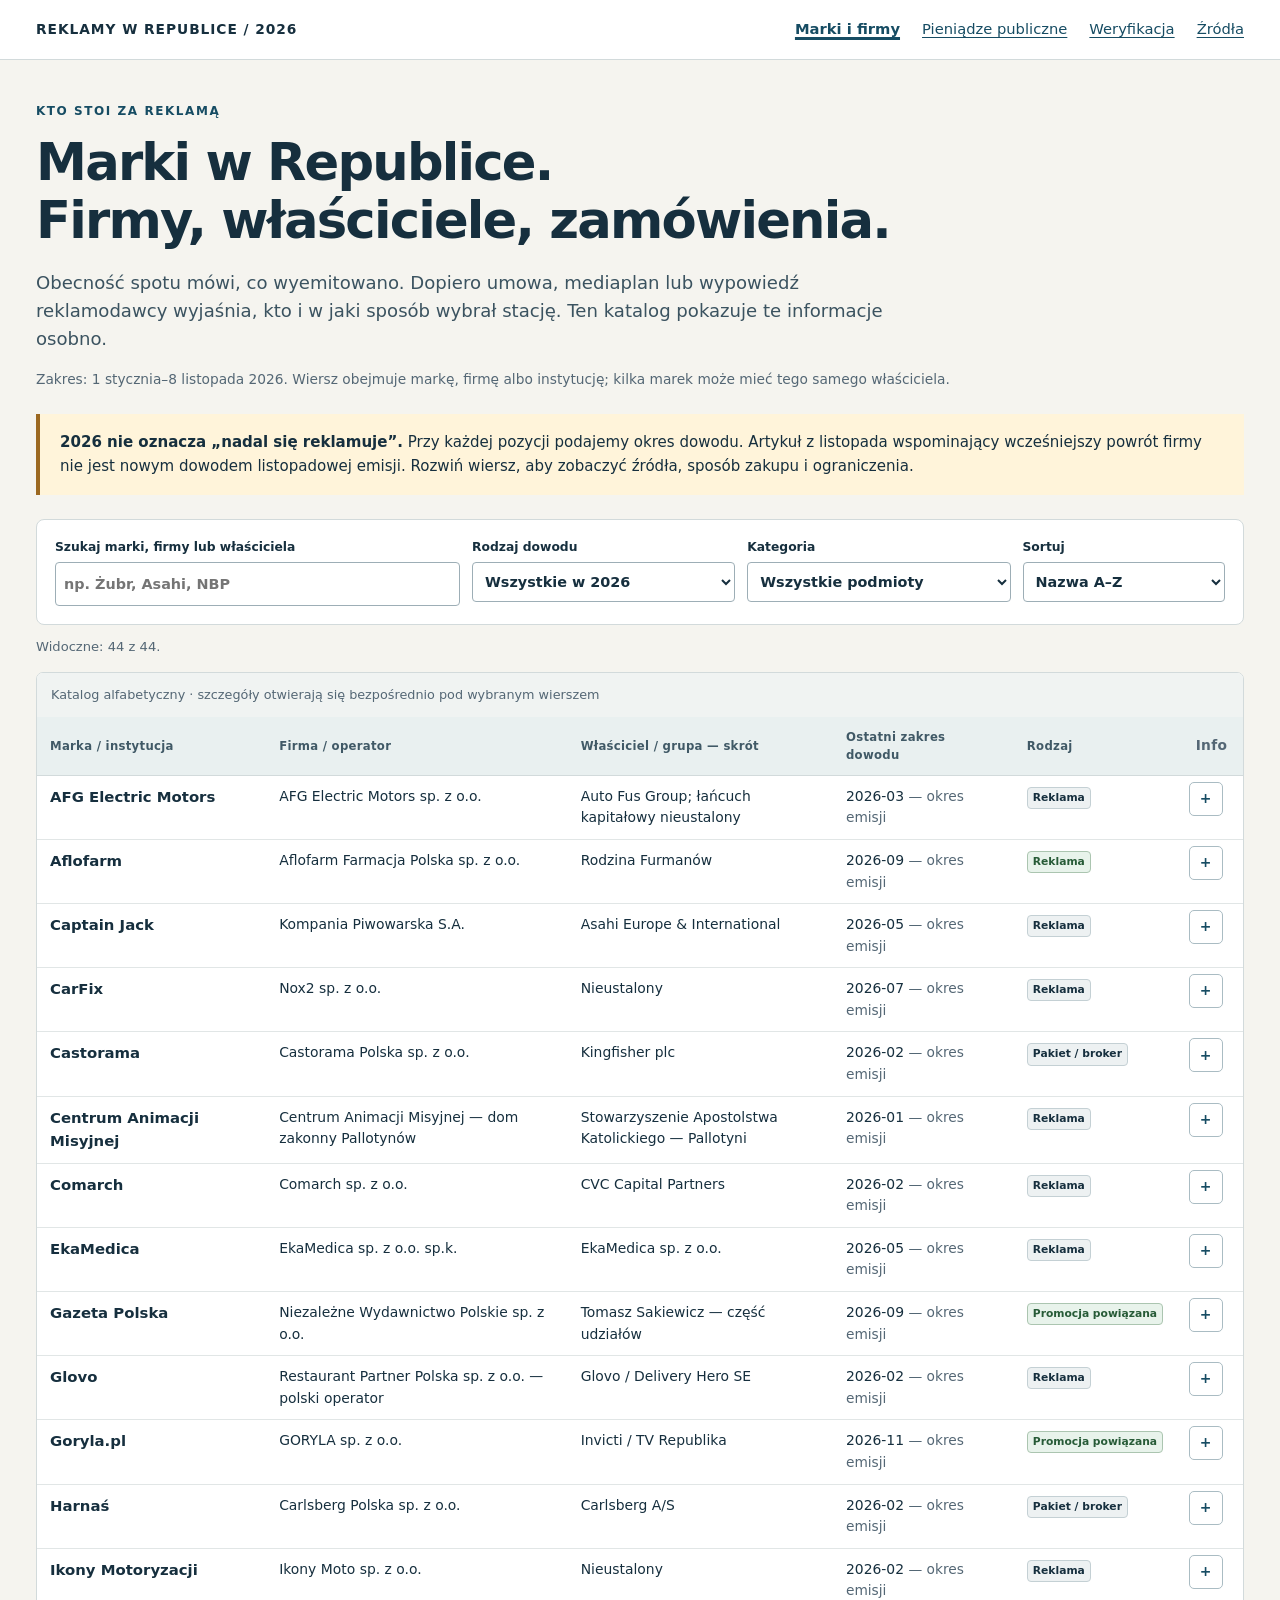
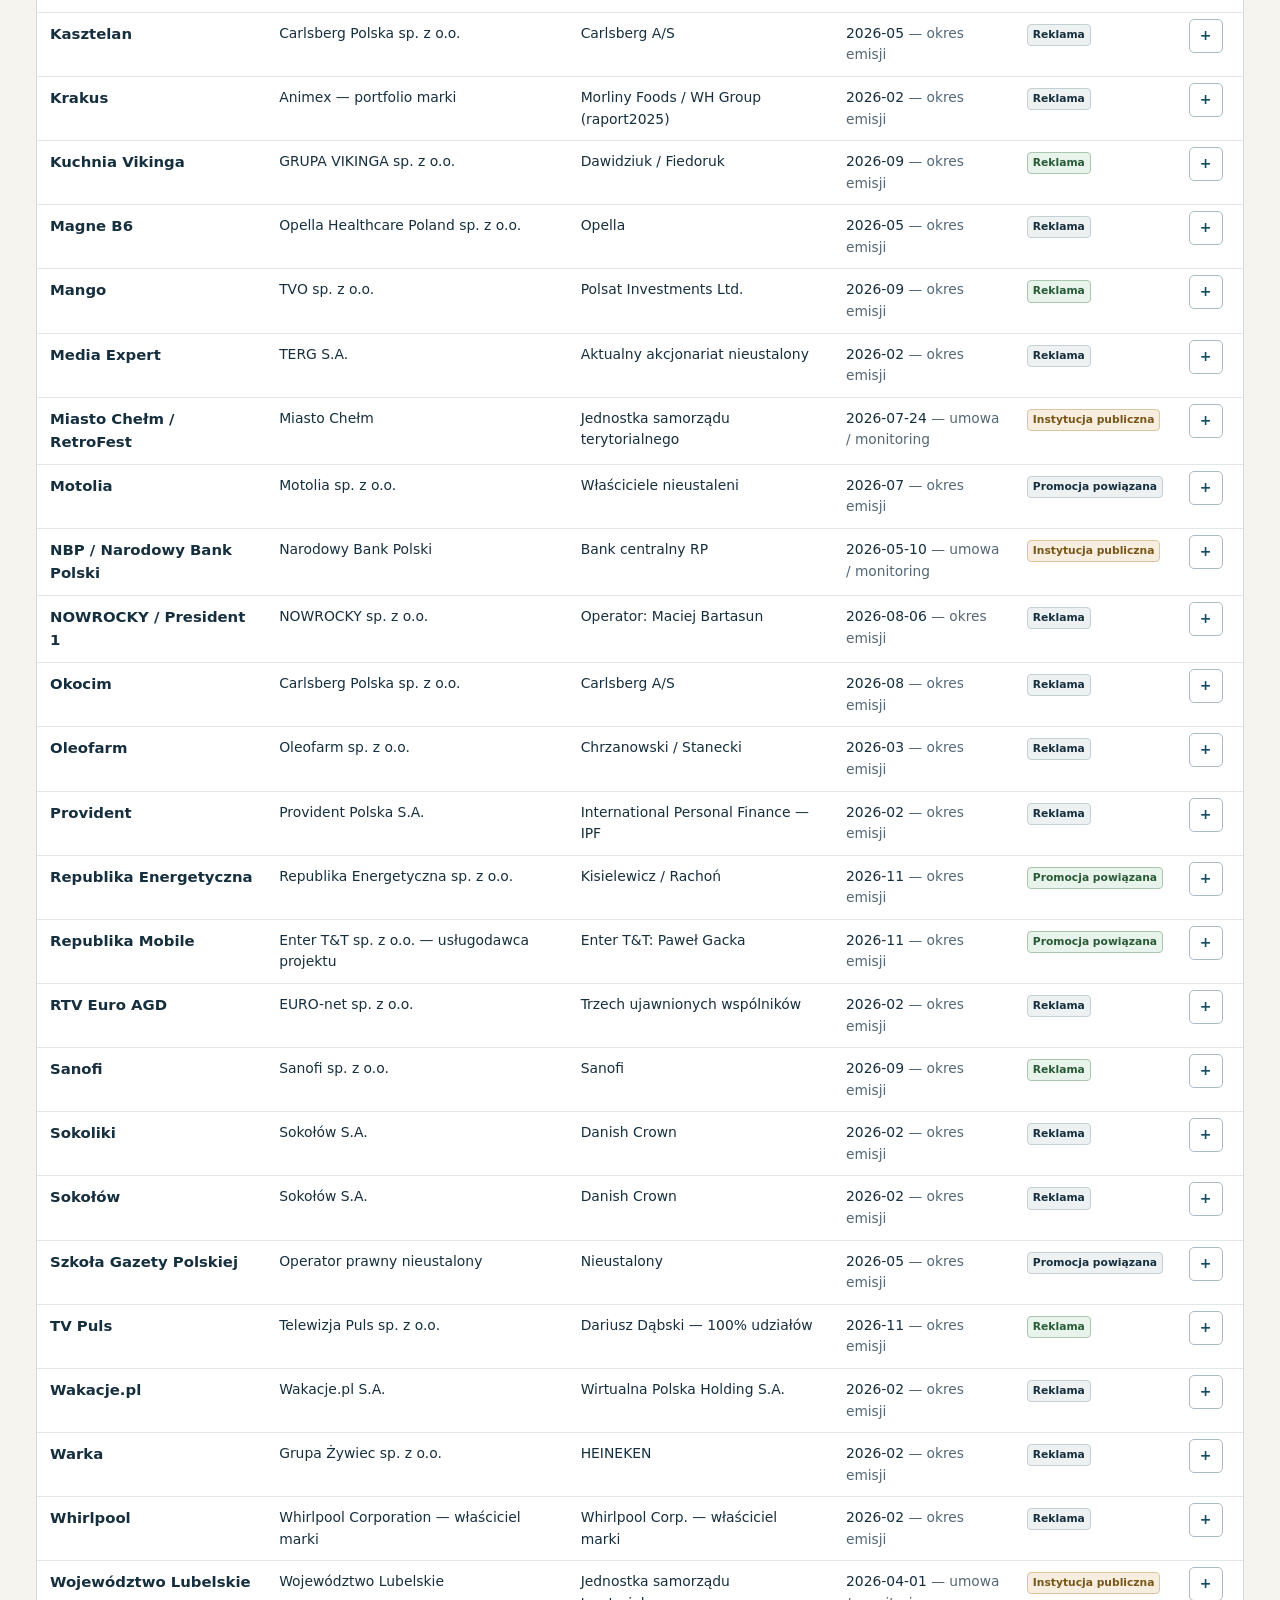
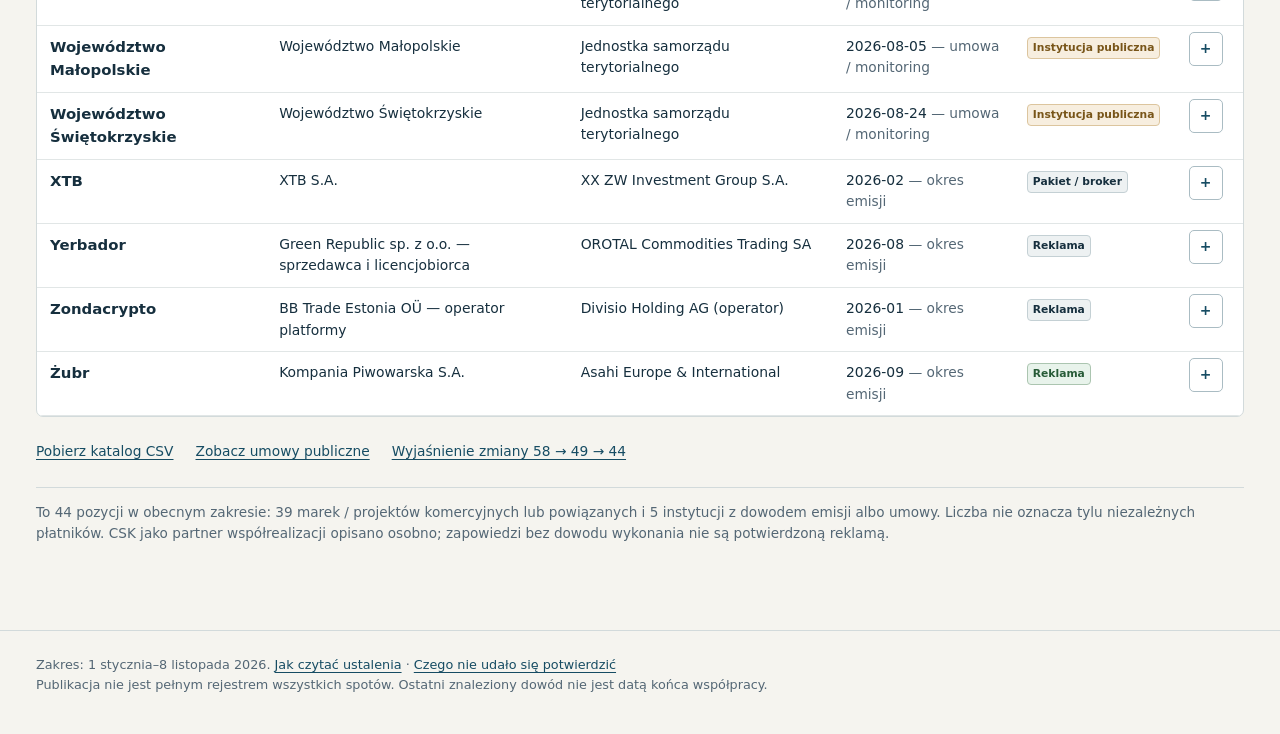
==== tv-republika-2026/index.html @ 0bced62c "Publish approved TV Republika 2026 report" ====
<!doctype html><html lang="pl"><head><meta charset="utf-8"><meta name="viewport" content="width=device-width,initial-scale=1"><title>Marki i firmy | Reklamy w Republice 2026</title><meta name="description" content="Marki, firmy, sposób zakupu reklamy i instytucje publiczne. Ustalenia dotyczące 2026, ze źródłami i ograniczeniami weryfikacji."><link rel="icon" href="assets/favicon.svg"><link rel="stylesheet" href="assets/site.css"><script src="assets/app.js" defer></script></head><body><a href="#main" class="skip">Przejdź do treści</a><header class="site"><div><a class="wordmark" href="index.html">REKLAMY W REPUBLICE / 2026</a><nav aria-label="Główna nawigacja"><a href="index.html" aria-current="page">Marki i firmy</a><a href="pieniadze-publiczne.html">Pieniądze publiczne</a><a href="weryfikacja.html">Weryfikacja</a><a href="zrodla.html">Źródła</a></nav></div></header><main id="main"><p class="eyebrow">Kto stoi za reklamą</p><h1>Marki w Republice.<br>Firmy, właściciele, zamówienia.</h1><p class="lead">Obecność spotu mówi, co wyemitowano. Dopiero umowa, mediaplan lub wypowiedź reklamodawcy wyjaśnia, kto i w jaki sposób wybrał stację. Ten katalog pokazuje te informacje osobno.</p><p class="fine">Zakres: 1 stycznia–8 listopada 2026. Wiersz obejmuje markę, firmę albo instytucję; kilka marek może mieć tego samego właściciela.</p><div class="notice"><b>2026 nie oznacza „nadal się reklamuje”.</b> Przy każdej pozycji podajemy okres dowodu. Artykuł z listopada wspominający wcześniejszy powrót firmy nie jest nowym dowodem listopadowej emisji. Rozwiń wiersz, aby zobaczyć źródła, sposób zakupu i ograniczenia.</div><section data-browser aria-label="Katalog marek i instytucji"><div class="toolbar"><label class="search-control">Szukaj marki, firmy lub właściciela<input type="search" id="brand-search" data-search placeholder="np. Żubr, Asahi, NBP" autocomplete="off"></label><label>Rodzaj dowodu<select data-proof id="proof-filter"><option value="">Wszystkie w 2026</option><option value="emission">Potwierdzona emisja / promocja</option><option value="contract2026">Umowa zawarta w 2026</option><option value="continued">Starsza umowa realizowana w 2026</option><option value="future">Tylko przyszła realizacja</option></select></label><label>Kategoria<select data-category id="category-filter"><option value="">Wszystkie podmioty</option><option value="public">Instytucja publiczna</option><option value="package">Zakup pakietowy / brokerski</option><option value="related">Promocja powiązana</option></select></label><label class="sort-control">Sortuj<select data-sort id="brand-sort"><option value="brand">Nazwa A–Z</option><option value="operator">Firma / instytucja A–Z</option><option value="latest">Okres dowodu: najnowsze</option></select></label></div><p class="count" data-count aria-live="polite"></p><div class="table-frame"><table class="data-table"><caption>Katalog alfabetyczny · szczegóły otwierają się bezpośrednio pod wybranym wierszem</caption><colgroup><col class="brand-col"><col class="operator-col"><col class="owner-col desktop"><col class="date-col desktop"><col class="type-col desktop"><col class="toggle-col"></colgroup><thead><tr><th scope="col">Marka / instytucja</th><th scope="col">Firma / operator</th><th scope="col" class="desktop">Właściciel / grupa — skrót</th><th scope="col" class="desktop">Ostatni zakres dowodu</th><th scope="col" class="desktop">Rodzaj</th><th scope="col"><span class="fine">Info</span></th></tr></thead><tbody data-entry="R028" data-brand="AFG Electric Motors" data-operator="AFG Electric Motors sp. z o.o." data-latest="2026-03" data-proof="emission" data-category="commercial" id="R028"><tr class="summary-row"><td><strong>AFG Electric Motors</strong><span class="mobile-meta">Emisja / promocja 2026</span></td><td>AFG Electric Motors sp. z o.o.</td><td class="desktop">Auto Fus Group; łańcuch kapitałowy nieustalony</td><td class="desktop">2026-03<span class="muted"> — okres emisji</span></td><td class="desktop"><span class="badge ">Reklama</span></td><td class="toggle-col"><button class="toggle" type="button" aria-expanded="false" aria-controls="detail-R028" aria-label="Szczegóły: AFG Electric Motors">+</button></td></tr><tr class="detail-row" id="detail-R028"><td colspan="6"><div class="detail-inner"><h3>AFG Electric Motors</h3><dl><dt>Co i kiedy potwierdzono</dt><dd>marzec 2026. Rodzaj: spot; sponsoring niewyodrębniony w źródle<span class="refs"><a href="zrodla.html#S07" title="Press / Nielsen: marzec 2026">S07 ↗</a></span></dd><dt>Data publikacji źródła</dt><dd>2026-04-16; jest odrębna od daty emisji / umowy.<span class="refs"></span></dd><dt>Firma / operator</dt><dd>AFG Electric Motors sp. z o.o.<span class="refs"><a href="zrodla.html#OP18" title="Dongfeng Motor Polska — polityka prywatności">OP18 ↗</a> <a href="zrodla.html#OP19" title="Dongfeng Garwolin — opis współpracy z Auto Fus Group">OP19 ↗</a></span></dd><dt>Własność i role</dt><dd>Powiązanie handlowe: Auto Fus Group; łańcuch kapitałowy nieustalony<span class="refs"><a href="zrodla.html#OP18" title="Dongfeng Motor Polska — polityka prywatności">OP18 ↗</a> <a href="zrodla.html#OP19" title="Dongfeng Garwolin — opis współpracy z Auto Fus Group">OP19 ↗</a></span></dd><dt>Granice ustalenia własności</dt><dd>Oficjalna polityka serwisu identyfikuje importera. Producent Dongfeng nie staje się przez to wykazanym właścicielem AFG ani płatnikiem reklamy.<span class="refs"></span></dd><dt>Wybór stacji</dt><dd>Nieustalone, kto wybrał stację<span class="refs"></span></dd><dt>Droga zakupu</dt><dd>Nieustalony sposób zakupu tej emisji<span class="refs"></span></dd><dt>Dom mediowy / obsługa</dt><dd>Nieustalona dla konkretnej emisji<span class="refs"></span></dd><dt>Płatnik / kontrahent</dt><dd>Nieustalony na podstawie umowy lub faktury<span class="refs"></span></dd><dt>Co pozostaje nieustalone</dt><dd>Źródła potwierdzają obecność reklamową, lecz nie ujawniają instrukcji wyboru stacji ani umowy.<span class="refs"></span></dd><dt>Płatności za 2026</dt><dd>Nie ustalono płatności przypisanej do usług i dat przelewów roku 2026; nie oznacza zera.<span class="refs"></span></dd><dt>Ostatnie 90 dni</dt><dd>WCZEŚNIEJSZY. Nie jest to potwierdzenie końca współpracy.<span class="refs"></span></dd></dl></div></td></tr></tbody><tbody data-entry="R007" data-brand="Aflofarm" data-operator="Aflofarm Farmacja Polska sp. z o.o." data-latest="2026-09" data-proof="emission" data-category="commercial" id="R007"><tr class="summary-row"><td><strong>Aflofarm</strong><span class="mobile-meta">Emisja / promocja 2026</span></td><td>Aflofarm Farmacja Polska sp. z o.o.</td><td class="desktop">Rodzina Furmanów</td><td class="desktop">2026-09<span class="muted"> — okres emisji</span></td><td class="desktop"><span class="badge recent">Reklama</span></td><td class="toggle-col"><button class="toggle" type="button" aria-expanded="false" aria-controls="detail-R007" aria-label="Szczegóły: Aflofarm">+</button></td></tr><tr class="detail-row" id="detail-R007"><td colspan="6"><div class="detail-inner"><h3>Aflofarm</h3><dl><dt>Co i kiedy potwierdzono</dt><dd>wrzesień 2026; także lipiec i sierpień. Rodzaj: spot; sponsoring niewyodrębniony w źródle<span class="refs"><a href="zrodla.html#S02" title="Press / Nielsen: wrzesień 2026">S02 ↗</a> <a href="zrodla.html#S03" title="Press / Nielsen: sierpień 2026">S03 ↗</a> <a href="zrodla.html#S04" title="Press / Nielsen: lipiec 2026">S04 ↗</a></span></dd><dt>Data publikacji źródła</dt><dd>2026-10-13; jest odrębna od daty emisji / umowy.<span class="refs"></span></dd><dt>Firma / operator</dt><dd>Aflofarm Farmacja Polska sp. z o.o.<span class="refs"><a href="zrodla.html#OC18" title="Aflofarm — Zarząd i rodzina założycieli">OC18 ↗</a> <a href="zrodla.html#OC19" title="Aflofarm — Sukces, który tworzą pokolenia">OC19 ↗</a></span></dd><dt>Własność i role</dt><dd>Biznes rodzinny: Rodzina Furmanów<span class="refs"><a href="zrodla.html#OC18" title="Aflofarm — Zarząd i rodzina założycieli">OC18 ↗</a> <a href="zrodla.html#OC19" title="Aflofarm — Sukces, który tworzą pokolenia">OC19 ↗</a></span></dd><dt>Granice ustalenia własności</dt><dd>Własna strona opisuje przekazanie firmy Jackowi, Wojciechowi i Tomaszowi Furmanom. Nie publikuje aktualnych procentów udziałów. Monitoring wymienia firmę, bez pełnej listy produktów.<span class="refs"></span></dd><dt>Wybór stacji</dt><dd>Nieustalone, kto wybrał stację<span class="refs"></span></dd><dt>Droga zakupu</dt><dd>Nieustalony sposób zakupu tej emisji<span class="refs"></span></dd><dt>Dom mediowy / obsługa</dt><dd>Nieustalona dla konkretnej emisji<span class="refs"></span></dd><dt>Płatnik / kontrahent</dt><dd>Nieustalony na podstawie umowy lub faktury<span class="refs"></span></dd><dt>Co pozostaje nieustalone</dt><dd>Źródła potwierdzają obecność reklamową, lecz nie ujawniają instrukcji wyboru stacji ani umowy.<span class="refs"></span></dd><dt>Płatności za 2026</dt><dd>Nie ustalono płatności przypisanej do usług i dat przelewów roku 2026; nie oznacza zera.<span class="refs"></span></dd><dt>Ostatnie 90 dni</dt><dd>AKTUALNY. Nie jest to potwierdzenie końca współpracy.<span class="refs"></span></dd></dl></div></td></tr></tbody><tbody data-entry="R039" data-brand="Captain Jack" data-operator="Kompania Piwowarska S.A." data-latest="2026-05" data-proof="emission" data-category="commercial" id="R039"><tr class="summary-row"><td><strong>Captain Jack</strong><span class="mobile-meta">Emisja / promocja 2026</span></td><td>Kompania Piwowarska S.A.</td><td class="desktop">Asahi Europe &amp; International</td><td class="desktop">2026-05<span class="muted"> — okres emisji</span></td><td class="desktop"><span class="badge ">Reklama</span></td><td class="toggle-col"><button class="toggle" type="button" aria-expanded="false" aria-controls="detail-R039" aria-label="Szczegóły: Captain Jack">+</button></td></tr><tr class="detail-row" id="detail-R039"><td colspan="6"><div class="detail-inner"><h3>Captain Jack</h3><dl><dt>Co i kiedy potwierdzono</dt><dd>maj / 1–9 czerwca 2026 — przedział w artykule niejednoznaczny. Rodzaj: spot; sponsoring niewyodrębniony w źródle<span class="refs"><a href="zrodla.html#S11" title="Wirtualne Media / Nielsen: liczby spotów marek Republiki">S11 ↗</a></span></dd><dt>Data publikacji źródła</dt><dd>2026-06-12; jest odrębna od daty emisji / umowy.<span class="refs"></span></dd><dt>Firma / operator</dt><dd>Kompania Piwowarska S.A.<span class="refs"><a href="zrodla.html#OC20" title="Kompania Piwowarska — Nasze piwa">OC20 ↗</a> <a href="zrodla.html#OC21" title="Asahi Europe &amp; International — Our brands">OC21 ↗</a> <a href="zrodla.html#OC22" title="Asahi Group Holdings — consolidated subsidiary Kompania Piwowarska">OC22 ↗</a> <a href="zrodla.html#OC23" title="Asahi Europe &amp; International — About us">OC23 ↗</a></span></dd><dt>Własność i role</dt><dd>Grupa operacyjna: Asahi Europe &amp; International; Grupa nadrzędna: Asahi Group Holdings, Ltd.<span class="refs"><a href="zrodla.html#OC20" title="Kompania Piwowarska — Nasze piwa">OC20 ↗</a> <a href="zrodla.html#OC21" title="Asahi Europe &amp; International — Our brands">OC21 ↗</a> <a href="zrodla.html#OC22" title="Asahi Group Holdings — consolidated subsidiary Kompania Piwowarska">OC22 ↗</a> <a href="zrodla.html#OC23" title="Asahi Europe &amp; International — About us">OC23 ↗</a></span></dd><dt>Granice ustalenia własności</dt><dd>Obie marki należą do portfolio Kompanii Piwowarskiej. Reklama Żubra nie dowodzi emisji reklam wszystkich innych marek grupy.<span class="refs"></span></dd><dt>Wybór stacji</dt><dd>Nieustalone, kto wybrał stację<span class="refs"></span></dd><dt>Droga zakupu</dt><dd>Nieustalony sposób zakupu tej emisji<span class="refs"></span></dd><dt>Dom mediowy / obsługa</dt><dd>Nieustalona dla konkretnej emisji<span class="refs"></span></dd><dt>Płatnik / kontrahent</dt><dd>Nieustalony na podstawie umowy lub faktury<span class="refs"></span></dd><dt>Co pozostaje nieustalone</dt><dd>Źródła potwierdzają obecność reklamową, lecz nie ujawniają instrukcji wyboru stacji ani umowy.<span class="refs"></span></dd><dt>Płatności za 2026</dt><dd>Nie ustalono płatności przypisanej do usług i dat przelewów roku 2026; nie oznacza zera.<span class="refs"></span></dd><dt>Ostatnie 90 dni</dt><dd>WCZEŚNIEJSZY. Nie jest to potwierdzenie końca współpracy.<span class="refs"></span></dd></dl></div></td></tr></tbody><tbody data-entry="R022" data-brand="CarFix" data-operator="Nox2 sp. z o.o." data-latest="2026-07" data-proof="emission" data-category="commercial" id="R022"><tr class="summary-row"><td><strong>CarFix</strong><span class="mobile-meta">Emisja / promocja 2026</span></td><td>Nox2 sp. z o.o.</td><td class="desktop">Nieustalony</td><td class="desktop">2026-07<span class="muted"> — okres emisji</span></td><td class="desktop"><span class="badge ">Reklama</span></td><td class="toggle-col"><button class="toggle" type="button" aria-expanded="false" aria-controls="detail-R022" aria-label="Szczegóły: CarFix">+</button></td></tr><tr class="detail-row" id="detail-R022"><td colspan="6"><div class="detail-inner"><h3>CarFix</h3><dl><dt>Co i kiedy potwierdzono</dt><dd>lipiec 2026. Rodzaj: spot; sponsoring niewyodrębniony w źródle<span class="refs"><a href="zrodla.html#S04" title="Press / Nielsen: lipiec 2026">S04 ↗</a></span></dd><dt>Data publikacji źródła</dt><dd>2026-08-10; jest odrębna od daty emisji / umowy.<span class="refs"></span></dd><dt>Firma / operator</dt><dd>Nox2 sp. z o.o.<span class="refs"><a href="zrodla.html#OP07" title="CarFix — regulamin sklepu">OP07 ↗</a></span></dd><dt>Własność i role</dt><dd>Właściciel nadrzędny: Nieustalony<span class="refs"><a href="zrodla.html#OP07" title="CarFix — regulamin sklepu">OP07 ↗</a></span></dd><dt>Granice ustalenia własności</dt><dd>Regulamin CarFix potwierdza operatora. Aktualnych wspólników i płatnika kampanii nie ustalono.<span class="refs"></span></dd><dt>Wybór stacji</dt><dd>Nieustalone, kto wybrał stację<span class="refs"></span></dd><dt>Droga zakupu</dt><dd>Nieustalony sposób zakupu tej emisji<span class="refs"></span></dd><dt>Dom mediowy / obsługa</dt><dd>Nieustalona dla konkretnej emisji<span class="refs"></span></dd><dt>Płatnik / kontrahent</dt><dd>Nieustalony na podstawie umowy lub faktury<span class="refs"></span></dd><dt>Co pozostaje nieustalone</dt><dd>Źródła potwierdzają obecność reklamową, lecz nie ujawniają instrukcji wyboru stacji ani umowy.<span class="refs"></span></dd><dt>Płatności za 2026</dt><dd>Nie ustalono płatności przypisanej do usług i dat przelewów roku 2026; nie oznacza zera.<span class="refs"></span></dd><dt>Ostatnie 90 dni</dt><dd>WCZEŚNIEJSZY. Nie jest to potwierdzenie końca współpracy.<span class="refs"></span></dd></dl></div></td></tr></tbody><tbody data-entry="R003" data-brand="Castorama" data-operator="Castorama Polska sp. z o.o." data-latest="2026-02" data-proof="emission" data-category="commercial package" id="R003"><tr class="summary-row"><td><strong>Castorama</strong><span class="mobile-meta">Emisja / promocja 2026</span></td><td>Castorama Polska sp. z o.o.</td><td class="desktop">Kingfisher plc</td><td class="desktop">2026-02<span class="muted"> — okres emisji</span></td><td class="desktop"><span class="badge ">Pakiet / broker</span></td><td class="toggle-col"><button class="toggle" type="button" aria-expanded="false" aria-controls="detail-R003" aria-label="Szczegóły: Castorama">+</button></td></tr><tr class="detail-row" id="detail-R003"><td colspan="6"><div class="detail-inner"><h3>Castorama</h3><dl><dt>Co i kiedy potwierdzono</dt><dd>styczeń–luty 2026. Rodzaj: spot; sponsoring niewyodrębniony w źródle<span class="refs"><a href="zrodla.html#S10" title="Wirtualne Media: powroty reklamodawców i pakiety">S10 ↗</a></span></dd><dt>Data publikacji źródła</dt><dd>2026-03-11; jest odrębna od daty emisji / umowy.<span class="refs"></span></dd><dt>Firma / operator</dt><dd>Castorama Polska sp. z o.o.<span class="refs"><a href="zrodla.html#OC06" title="Poznaj nas — Castorama">OC06 ↗</a> <a href="zrodla.html#OC07" title="Castorama Polska sp. z o.o. oraz Rank Progress S.A.">OC07 ↗</a> <a href="zrodla.html#OC08" title="Kontakt — Castorama">OC08 ↗</a></span></dd><dt>Własność i role</dt><dd>Grupa kapitałowa: Kingfisher plc<span class="refs"><a href="zrodla.html#OC06" title="Poznaj nas — Castorama">OC06 ↗</a> <a href="zrodla.html#OC07" title="Castorama Polska sp. z o.o. oraz Rank Progress S.A.">OC07 ↗</a> <a href="zrodla.html#OC08" title="Kontakt — Castorama">OC08 ↗</a></span></dd><dt>Granice ustalenia własności</dt><dd>Potwierdzono operatora i grupę. Nie odtwarzano wszystkich pośrednich spółek holdingowych.<span class="refs"></span></dd><dt>Wybór stacji</dt><dd>Pakiet bez odrębnej decyzji o stacji — według firmy<span class="refs"><a href="zrodla.html#S10" title="Wirtualne Media: powroty reklamodawców i pakiety">S10 ↗</a></span></dd><dt>Droga zakupu</dt><dd>Pakiet Polsat Ogólny — kampania opisana w marcu 2026<span class="refs"></span></dd><dt>Dom mediowy / obsługa</dt><dd>Made In PR przekazała stanowisko marki; nie jest to dowód, że kupowała media<span class="refs"><a href="zrodla.html#S10" title="Wirtualne Media: powroty reklamodawców i pakiety">S10 ↗</a></span></dd><dt>Płatnik / kontrahent</dt><dd>Castorama jako reklamodawca; strona rozliczenia z brokerem nieujawniona<span class="refs"></span></dd><dt>Co pozostaje nieustalone</dt><dd>Marka tłumaczyła emisję składem pakietu, bez osobnej kampanii dedykowanej Republice.<span class="refs"></span></dd><dt>Płatności za 2026</dt><dd>Nie ustalono płatności przypisanej do usług i dat przelewów roku 2026; nie oznacza zera.<span class="refs"></span></dd><dt>Ostatnie 90 dni</dt><dd>WCZEŚNIEJSZY. Nie jest to potwierdzenie końca współpracy.<span class="refs"></span></dd></dl></div></td></tr></tbody><tbody data-entry="R025" data-brand="Centrum Animacji Misyjnej" data-operator="Centrum Animacji Misyjnej — dom zakonny Pallotynów" data-latest="2026-01" data-proof="emission" data-category="commercial" id="R025"><tr class="summary-row"><td><strong>Centrum Animacji Misyjnej</strong><span class="mobile-meta">Emisja / promocja 2026</span></td><td>Centrum Animacji Misyjnej — dom zakonny Pallotynów</td><td class="desktop">Stowarzyszenie Apostolstwa Katolickiego — Pallotyni</td><td class="desktop">2026-01<span class="muted"> — okres emisji</span></td><td class="desktop"><span class="badge ">Reklama</span></td><td class="toggle-col"><button class="toggle" type="button" aria-expanded="false" aria-controls="detail-R025" aria-label="Szczegóły: Centrum Animacji Misyjnej">+</button></td></tr><tr class="detail-row" id="detail-R025"><td colspan="6"><div class="detail-inner"><h3>Centrum Animacji Misyjnej</h3><dl><dt>Co i kiedy potwierdzono</dt><dd>styczeń 2026. Rodzaj: spot; sponsoring niewyodrębniony w źródle<span class="refs"><a href="zrodla.html#S05" title="Press / Nielsen: styczeń 2026">S05 ↗</a></span></dd><dt>Data publikacji źródła</dt><dd>2026-02-06; jest odrębna od daty emisji / umowy.<span class="refs"></span></dd><dt>Firma / operator</dt><dd>Centrum Animacji Misyjnej — dom zakonny Pallotynów<span class="refs"><a href="zrodla.html#K05" title="Centrum Animacji Misyjnej — Archidiecezja Warszawska">K05 ↗</a></span></dd><dt>Własność i role</dt><dd>Instytucja prowadząca: Stowarzyszenie Apostolstwa Katolickiego — Pallotyni<span class="refs"><a href="zrodla.html#K05" title="Centrum Animacji Misyjnej — Archidiecezja Warszawska">K05 ↗</a></span></dd><dt>Granice ustalenia własności</dt><dd>Instytucja zakonna, bez struktury udziałów spółki. Nie ustalono strony rozliczającej reklamę.<span class="refs"></span></dd><dt>Wybór stacji</dt><dd>Nieustalone, kto wybrał stację<span class="refs"></span></dd><dt>Droga zakupu</dt><dd>Nieustalony sposób zakupu tej emisji<span class="refs"></span></dd><dt>Dom mediowy / obsługa</dt><dd>Nieustalona dla konkretnej emisji<span class="refs"></span></dd><dt>Płatnik / kontrahent</dt><dd>Nieustalony na podstawie umowy lub faktury<span class="refs"></span></dd><dt>Co pozostaje nieustalone</dt><dd>Źródła potwierdzają obecność reklamową, lecz nie ujawniają instrukcji wyboru stacji ani umowy.<span class="refs"></span></dd><dt>Płatności za 2026</dt><dd>Nie ustalono płatności przypisanej do usług i dat przelewów roku 2026; nie oznacza zera.<span class="refs"></span></dd><dt>Ostatnie 90 dni</dt><dd>WCZEŚNIEJSZY. Nie jest to potwierdzenie końca współpracy.<span class="refs"></span></dd></dl></div></td></tr></tbody><tbody data-entry="R032" data-brand="Comarch" data-operator="Comarch sp. z o.o." data-latest="2026-02" data-proof="emission" data-category="commercial" id="R032"><tr class="summary-row"><td><strong>Comarch</strong><span class="mobile-meta">Emisja / promocja 2026</span></td><td>Comarch sp. z o.o.</td><td class="desktop">CVC Capital Partners</td><td class="desktop">2026-02<span class="muted"> — okres emisji</span></td><td class="desktop"><span class="badge ">Reklama</span></td><td class="toggle-col"><button class="toggle" type="button" aria-expanded="false" aria-controls="detail-R032" aria-label="Szczegóły: Comarch">+</button></td></tr><tr class="detail-row" id="detail-R032"><td colspan="6"><div class="detail-inner"><h3>Comarch</h3><dl><dt>Co i kiedy potwierdzono</dt><dd>styczeń–luty 2026. Rodzaj: spot; sponsoring niewyodrębniony w źródle<span class="refs"><a href="zrodla.html#S10" title="Wirtualne Media: powroty reklamodawców i pakiety">S10 ↗</a></span></dd><dt>Data publikacji źródła</dt><dd>2026-03-11; jest odrębna od daty emisji / umowy.<span class="refs"></span></dd><dt>Firma / operator</dt><dd>Comarch sp. z o.o.<span class="refs"><a href="zrodla.html#OA02" title="Akcjonariusze | COMARCH">OA02 ↗</a> <a href="zrodla.html#OA03" title="Dane osobowe — Comarch">OA03 ↗</a> <a href="zrodla.html#OP25" title="Comarch — przełomowy moment w historii grupy">OP25 ↗</a> <a href="zrodla.html#OP26" title="Comarch — Raport Roczny 2025">OP26 ↗</a></span></dd><dt>Własność i role</dt><dd>Bieżąca przynależność portfelowa: CVC Capital Partners<span class="refs"><a href="zrodla.html#OA02" title="Akcjonariusze | COMARCH">OA02 ↗</a> <a href="zrodla.html#OA03" title="Dane osobowe — Comarch">OA03 ↗</a> <a href="zrodla.html#OP25" title="Comarch — przełomowy moment w historii grupy">OP25 ↗</a> <a href="zrodla.html#OP26" title="Comarch — Raport Roczny 2025">OP26 ↗</a></span></dd><dt>Granice ustalenia własności</dt><dd>Aktualna polityka firmy wskazuje Comarch sp. z o.o.; monitoring i starszy komunikat używają Comarch S.A. Daty przekształcenia oraz podmiotu płacącego za wcześniejszą emisję nie ustalono. Komunikat z 9 grudnia 2024 opisuje CVC/Chamonix oraz rodzinę Filipiak i Annę Prokop, lecz nie dowodzi pełnej struktury z listopada 2026.<span class="refs"></span></dd><dt>Wybór stacji</dt><dd>Nieustalone, kto wybrał stację<span class="refs"></span></dd><dt>Droga zakupu</dt><dd>Nieustalony sposób zakupu tej emisji<span class="refs"></span></dd><dt>Dom mediowy / obsługa</dt><dd>Nieustalona dla konkretnej emisji<span class="refs"></span></dd><dt>Płatnik / kontrahent</dt><dd>Nieustalony na podstawie umowy lub faktury<span class="refs"></span></dd><dt>Co pozostaje nieustalone</dt><dd>Źródła potwierdzają obecność reklamową, lecz nie ujawniają instrukcji wyboru stacji ani umowy.<span class="refs"></span></dd><dt>Płatności za 2026</dt><dd>Nie ustalono płatności przypisanej do usług i dat przelewów roku 2026; nie oznacza zera.<span class="refs"></span></dd><dt>Ostatnie 90 dni</dt><dd>WCZEŚNIEJSZY. Nie jest to potwierdzenie końca współpracy.<span class="refs"></span></dd></dl></div></td></tr></tbody><tbody data-entry="R016" data-brand="EkaMedica" data-operator="EkaMedica sp. z o.o. sp.k." data-latest="2026-05" data-proof="emission" data-category="commercial" id="R016"><tr class="summary-row"><td><strong>EkaMedica</strong><span class="mobile-meta">Emisja / promocja 2026</span></td><td>EkaMedica sp. z o.o. sp.k.</td><td class="desktop">EkaMedica sp. z o.o.</td><td class="desktop">2026-05<span class="muted"> — okres emisji</span></td><td class="desktop"><span class="badge ">Reklama</span></td><td class="toggle-col"><button class="toggle" type="button" aria-expanded="false" aria-controls="detail-R016" aria-label="Szczegóły: EkaMedica">+</button></td></tr><tr class="detail-row" id="detail-R016"><td colspan="6"><div class="detail-inner"><h3>EkaMedica</h3><dl><dt>Co i kiedy potwierdzono</dt><dd>maj 2026; wcześniejsze potwierdzenia od stycznia. Rodzaj: spot; sponsoring niewyodrębniony w źródle<span class="refs"><a href="zrodla.html#S05" title="Press / Nielsen: styczeń 2026">S05 ↗</a> <a href="zrodla.html#S06" title="Press / Nielsen: luty 2026">S06 ↗</a> <a href="zrodla.html#S08" title="Press / Nielsen: kwiecień 2026">S08 ↗</a> <a href="zrodla.html#S09" title="Press / Nielsen: maj 2026">S09 ↗</a></span></dd><dt>Data publikacji źródła</dt><dd>2026-06-11; jest odrębna od daty emisji / umowy.<span class="refs"></span></dd><dt>Firma / operator</dt><dd>EkaMedica sp. z o.o. sp.k.<span class="refs"><a href="zrodla.html#OP01" title="EkaMedica — oficjalny kontakt i pełna firma">OP01 ↗</a> <a href="zrodla.html#OP39" title="Rejestr.io — EkaMedica sp.k., jawne odwzorowanie wpisów KRS">OP39 ↗</a> <a href="zrodla.html#OP40" title="Rejestr.io — EkaMedica sp. z o.o., komplementariusz">OP40 ↗</a></span></dd><dt>Własność i role</dt><dd>Komplementariusz: EkaMedica sp. z o.o.; Komandytariusze: Jarosław Rozmus i Emilia Rozmus; Wspólnicy komplementariusza: Jarosław Rozmus i Emilia Rozmus po50% według jawnych pól wpisu26od18.06.2026<span class="refs"><a href="zrodla.html#OP01" title="EkaMedica — oficjalny kontakt i pełna firma">OP01 ↗</a> <a href="zrodla.html#OP39" title="Rejestr.io — EkaMedica sp.k., jawne odwzorowanie wpisów KRS">OP39 ↗</a> <a href="zrodla.html#OP40" title="Rejestr.io — EkaMedica sp. z o.o., komplementariusz">OP40 ↗</a></span></dd><dt>Granice ustalenia własności</dt><dd>Oficjalna strona potwierdza spółkę komandytową, a Rejestr.io role wspólników według wpisu z czerwca 2026. Wartość wkładu lub suma komandytowa nie oznacza automatycznie procentu zysku ani kontroli.<span class="refs"></span></dd><dt>Wybór stacji</dt><dd>Nieustalone, kto wybrał stację<span class="refs"></span></dd><dt>Droga zakupu</dt><dd>Nieustalony sposób zakupu tej emisji<span class="refs"></span></dd><dt>Dom mediowy / obsługa</dt><dd>Nieustalona dla konkretnej emisji<span class="refs"></span></dd><dt>Płatnik / kontrahent</dt><dd>Nieustalony na podstawie umowy lub faktury<span class="refs"></span></dd><dt>Co pozostaje nieustalone</dt><dd>Źródła potwierdzają obecność reklamową, lecz nie ujawniają instrukcji wyboru stacji ani umowy.<span class="refs"></span></dd><dt>Płatności za 2026</dt><dd>Nie ustalono płatności przypisanej do usług i dat przelewów roku 2026; nie oznacza zera.<span class="refs"></span></dd><dt>Ostatnie 90 dni</dt><dd>WCZEŚNIEJSZY. Nie jest to potwierdzenie końca współpracy.<span class="refs"></span></dd></dl></div></td></tr></tbody><tbody data-entry="R010" data-brand="Gazeta Polska" data-operator="Niezależne Wydawnictwo Polskie sp. z o.o." data-latest="2026-09" data-proof="emission" data-category="commercial related" id="R010"><tr class="summary-row"><td><strong>Gazeta Polska</strong><span class="mobile-meta">Emisja / promocja 2026</span></td><td>Niezależne Wydawnictwo Polskie sp. z o.o.</td><td class="desktop">Tomasz Sakiewicz — część udziałów</td><td class="desktop">2026-09<span class="muted"> — okres emisji</span></td><td class="desktop"><span class="badge recent">Promocja powiązana</span></td><td class="toggle-col"><button class="toggle" type="button" aria-expanded="false" aria-controls="detail-R010" aria-label="Szczegóły: Gazeta Polska">+</button></td></tr><tr class="detail-row" id="detail-R010"><td colspan="6"><div class="detail-inner"><h3>Gazeta Polska</h3><dl><dt>Co i kiedy potwierdzono</dt><dd>wrzesień 2026 — promocja wydawcy NWP. Rodzaj: reklama tytułu; promocja wydawnictw i sklepu w portalu<span class="refs"><a href="zrodla.html#S02" title="Press / Nielsen: wrzesień 2026">S02 ↗</a></span></dd><dt>Data publikacji źródła</dt><dd>2026-10-13; jest odrębna od daty emisji / umowy.<span class="refs"></span></dd><dt>Firma / operator</dt><dd>Niezależne Wydawnictwo Polskie sp. z o.o.<span class="refs"><a href="zrodla.html#PR01" title="Gazeta Polska — własna polityka prywatności">PR01 ↗</a> <a href="zrodla.html#PR02" title="Polskie Badania Czytelnictwa — Gazeta Polska, II kwartał 2026">PR02 ↗</a> <a href="zrodla.html#PR07" title="NWP — agregat danych KRS Rejestr.io">PR07 ↗</a></span></dd><dt>Własność i role</dt><dd>Ujawniony wspólnik: Tomasz Sakiewicz — część udziałów; Pełna struktura: Nieustalona<span class="refs"><a href="zrodla.html#PR01" title="Gazeta Polska — własna polityka prywatności">PR01 ↗</a> <a href="zrodla.html#PR02" title="Polskie Badania Czytelnictwa — Gazeta Polska, II kwartał 2026">PR02 ↗</a> <a href="zrodla.html#PR07" title="NWP — agregat danych KRS Rejestr.io">PR07 ↗</a></span></dd><dt>Granice ustalenia własności</dt><dd>NWP jest wydawcą Gazety Polskiej. Rejestr.io ujawnia część udziałów Tomasza Sakiewicza i wyraźnie nie oznacza ich jako całości. Forum S.A., wydawca GPC, jest inną spółką.<span class="refs"></span></dd><dt>Wybór stacji</dt><dd>Promocja powiązanego projektu / mediów<span class="refs"></span></dd><dt>Droga zakupu</dt><dd>Warunki promocji i ewentualne wynagrodzenie nieujawnione<span class="refs"></span></dd><dt>Dom mediowy / obsługa</dt><dd>Nieustalona dla konkretnej emisji<span class="refs"></span></dd><dt>Płatnik / kontrahent</dt><dd>Nieustalony na podstawie umowy lub faktury<span class="refs"></span></dd><dt>Co pozostaje nieustalone</dt><dd>Powiązanie lub promocja krzyżowa nie dowodzi odpłatnego zlecenia.<span class="refs"></span></dd><dt>Płatności za 2026</dt><dd>Nie ustalono płatności przypisanej do usług i dat przelewów roku 2026; nie oznacza zera.<span class="refs"></span></dd><dt>Ostatnie 90 dni</dt><dd>AKTUALNY. Nie jest to potwierdzenie końca współpracy.<span class="refs"></span></dd></dl></div></td></tr></tbody><tbody data-entry="R029" data-brand="Glovo" data-operator="Restaurant Partner Polska sp. z o.o. — polski operator" data-latest="2026-02" data-proof="emission" data-category="commercial" id="R029"><tr class="summary-row"><td><strong>Glovo</strong><span class="mobile-meta">Emisja / promocja 2026</span></td><td>Restaurant Partner Polska sp. z o.o. — polski operator</td><td class="desktop">Glovo / Delivery Hero SE</td><td class="desktop">2026-02<span class="muted"> — okres emisji</span></td><td class="desktop"><span class="badge ">Reklama</span></td><td class="toggle-col"><button class="toggle" type="button" aria-expanded="false" aria-controls="detail-R029" aria-label="Szczegóły: Glovo">+</button></td></tr><tr class="detail-row" id="detail-R029"><td colspan="6"><div class="detail-inner"><h3>Glovo</h3><dl><dt>Co i kiedy potwierdzono</dt><dd>styczeń–luty 2026. Rodzaj: spot; sponsoring niewyodrębniony w źródle<span class="refs"><a href="zrodla.html#S10" title="Wirtualne Media: powroty reklamodawców i pakiety">S10 ↗</a></span></dd><dt>Data publikacji źródła</dt><dd>2026-03-11; jest odrębna od daty emisji / umowy.<span class="refs"></span></dd><dt>Firma / operator</dt><dd>Restaurant Partner Polska sp. z o.o. — polski operator<span class="refs"><a href="zrodla.html#OP20" title="Glovo — polityka prywatności, tabela podmiotów lokalnych">OP20 ↗</a> <a href="zrodla.html#OP21" title="UODO — polski operator Glovo">OP21 ↗</a> <a href="zrodla.html#OP22" title="Delivery Hero — umowa z Uber i warunkowa sprzedaż do SSW">OP22 ↗</a></span></dd><dt>Własność i role</dt><dd>Grupa: Glovo / Delivery Hero SE<span class="refs"><a href="zrodla.html#OP20" title="Glovo — polityka prywatności, tabela podmiotów lokalnych">OP20 ↗</a> <a href="zrodla.html#OP21" title="UODO — polski operator Glovo">OP21 ↗</a> <a href="zrodla.html#OP22" title="Delivery Hero — umowa z Uber i warunkowa sprzedaż do SSW">OP22 ↗</a></span></dd><dt>Granice ustalenia własności</dt><dd>Ogłoszona w lipcu 2026 sprzedaż polskiej działalności do SSW była warunkowa, z oczekiwanym zamknięciem w 2027. Nie przedstawiamy SSW ani Uber jako obecnych właścicieli na datę publikacji.<span class="refs"></span></dd><dt>Wybór stacji</dt><dd>Nieustalone, kto wybrał stację<span class="refs"></span></dd><dt>Droga zakupu</dt><dd>Nieustalony sposób zakupu tej emisji<span class="refs"></span></dd><dt>Dom mediowy / obsługa</dt><dd>Nieustalona dla konkretnej emisji<span class="refs"></span></dd><dt>Płatnik / kontrahent</dt><dd>Nieustalony na podstawie umowy lub faktury<span class="refs"></span></dd><dt>Co pozostaje nieustalone</dt><dd>Źródła potwierdzają obecność reklamową, lecz nie ujawniają instrukcji wyboru stacji ani umowy.<span class="refs"></span></dd><dt>Płatności za 2026</dt><dd>Nie ustalono płatności przypisanej do usług i dat przelewów roku 2026; nie oznacza zera.<span class="refs"></span></dd><dt>Ostatnie 90 dni</dt><dd>WCZEŚNIEJSZY. Nie jest to potwierdzenie końca współpracy.<span class="refs"></span></dd></dl></div></td></tr></tbody><tbody data-entry="R011" data-brand="Goryla.pl" data-operator="GORYLA sp. z o.o." data-latest="2026-11" data-proof="emission" data-category="commercial related" id="R011"><tr class="summary-row"><td><strong>Goryla.pl</strong><span class="mobile-meta">Emisja / promocja 2026</span></td><td>GORYLA sp. z o.o.</td><td class="desktop">Invicti / TV Republika</td><td class="desktop">2026-11<span class="muted"> — okres emisji</span></td><td class="desktop"><span class="badge recent">Promocja powiązana</span></td><td class="toggle-col"><button class="toggle" type="button" aria-expanded="false" aria-controls="detail-R011" aria-label="Szczegóły: Goryla.pl">+</button></td></tr><tr class="detail-row" id="detail-R011"><td colspan="6"><div class="detail-inner"><h3>Goryla.pl</h3><dl><dt>Co i kiedy potwierdzono</dt><dd>listopad 2026 — opis 5 listopada; także wcześniejsza promocja. Rodzaj: spoty, telesprzedaż, prezentacja produktów i QR w audycji<span class="refs"><a href="zrodla.html#S01" title="Wirtualne Media: reklamy TV Puls i powroty marek">S01 ↗</a> <a href="zrodla.html#S02" title="Press / Nielsen: wrzesień 2026">S02 ↗</a> <a href="zrodla.html#S11" title="Wirtualne Media / Nielsen: liczby spotów marek Republiki">S11 ↗</a> <a href="zrodla.html#S32" title="Wirtualne Media: Goryla i promocja biżuterii">S32 ↗</a></span></dd><dt>Data publikacji źródła</dt><dd>2026-11-05; jest odrębna od daty emisji / umowy.<span class="refs"></span></dd><dt>Firma / operator</dt><dd>GORYLA sp. z o.o.<span class="refs"><a href="zrodla.html#PR08" title="Goryla.pl — regulamin sklepu">PR08 ↗</a> <a href="zrodla.html#PR09" title="Goryla — agregat aktualnego KRS Rejestr.io">PR09 ↗</a> <a href="zrodla.html#PR10" title="Invicti — agregat aktualnego KRS Rejestr.io">PR10 ↗</a> <a href="zrodla.html#PR11" title="Press — nowy większościowy udziałowiec Goryla">PR11 ↗</a></span></dd><dt>Własność i role</dt><dd>Wspólnicy: Invicti 50,5%; TV Republika S.A. 25%; Karol Gnat 12,25%; Beata Olechowska 12,25%<span class="refs"><a href="zrodla.html#PR08" title="Goryla.pl — regulamin sklepu">PR08 ↗</a> <a href="zrodla.html#PR09" title="Goryla — agregat aktualnego KRS Rejestr.io">PR09 ↗</a> <a href="zrodla.html#PR10" title="Invicti — agregat aktualnego KRS Rejestr.io">PR10 ↗</a> <a href="zrodla.html#PR11" title="Press — nowy większościowy udziałowiec Goryla">PR11 ↗</a></span></dd><dt>Granice ustalenia własności</dt><dd>Bieżąca struktura według Rejestr.io po wpisie z 7 października 2026. W Invicti po 50% mają Republika Broadcasting Limited i Arkadiusz Domińczak; dalszej kontroli spółki zagranicznej nie ustalono. Republika Broadcasting Limited i TV Republika S.A. to odrębne nazwy prawne. Dane historyczne z Press z maja różnią się od wtórnego rejestru po wpisie z 7 października 2026; nie mieszano tych dat.<span class="refs"></span></dd><dt>Wybór stacji</dt><dd>Promocja powiązanego projektu / mediów<span class="refs"></span></dd><dt>Droga zakupu</dt><dd>Warunki promocji i ewentualne wynagrodzenie nieujawnione<span class="refs"></span></dd><dt>Dom mediowy / obsługa</dt><dd>Nieustalona dla konkretnej emisji<span class="refs"></span></dd><dt>Płatnik / kontrahent</dt><dd>Nieustalony na podstawie umowy lub faktury<span class="refs"></span></dd><dt>Co pozostaje nieustalone</dt><dd>Powiązanie lub promocja krzyżowa nie dowodzi odpłatnego zlecenia.<span class="refs"></span></dd><dt>Płatności za 2026</dt><dd>Nie ustalono płatności przypisanej do usług i dat przelewów roku 2026; nie oznacza zera.<span class="refs"></span></dd><dt>Ostatnie 90 dni</dt><dd>AKTUALNY. Nie jest to potwierdzenie końca współpracy.<span class="refs"></span></dd></dl></div></td></tr></tbody><tbody data-entry="R033" data-brand="Harnaś" data-operator="Carlsberg Polska sp. z o.o." data-latest="2026-02" data-proof="emission" data-category="commercial package" id="R033"><tr class="summary-row"><td><strong>Harnaś</strong><span class="mobile-meta">Emisja / promocja 2026</span></td><td>Carlsberg Polska sp. z o.o.</td><td class="desktop">Carlsberg A/S</td><td class="desktop">2026-02<span class="muted"> — okres emisji</span></td><td class="desktop"><span class="badge ">Pakiet / broker</span></td><td class="toggle-col"><button class="toggle" type="button" aria-expanded="false" aria-controls="detail-R033" aria-label="Szczegóły: Harnaś">+</button></td></tr><tr class="detail-row" id="detail-R033"><td colspan="6"><div class="detail-inner"><h3>Harnaś</h3><dl><dt>Co i kiedy potwierdzono</dt><dd>styczeń–luty 2026. Rodzaj: spot; sponsoring niewyodrębniony w źródle<span class="refs"><a href="zrodla.html#S10" title="Wirtualne Media: powroty reklamodawców i pakiety">S10 ↗</a></span></dd><dt>Data publikacji źródła</dt><dd>2026-03-11; jest odrębna od daty emisji / umowy.<span class="refs"></span></dd><dt>Firma / operator</dt><dd>Carlsberg Polska sp. z o.o.<span class="refs"><a href="zrodla.html#OP05" title="Carlsberg Polska — informacja o strategii podatkowej2023">OP05 ↗</a> <a href="zrodla.html#OP06" title="Carlsberg Polska — aktualna strona i portfolio">OP06 ↗</a> <a href="zrodla.html#OA04" title="Carlsberg Polska sp. z o.o.">OA04 ↗</a></span></dd><dt>Własność i role</dt><dd>Grupa: Carlsberg A/S<span class="refs"><a href="zrodla.html#OP05" title="Carlsberg Polska — informacja o strategii podatkowej2023">OP05 ↗</a> <a href="zrodla.html#OP06" title="Carlsberg Polska — aktualna strona i portfolio">OP06 ↗</a> <a href="zrodla.html#OA04" title="Carlsberg Polska sp. z o.o.">OA04 ↗</a></span></dd><dt>Granice ustalenia własności</dt><dd>Operator sprzedażowy marek; nie utożsamiamy go z odrębną spółką produkcyjną Carlsberg Supply Company Polska. Sposobu zakupu Harnasia nie przypisujemy automatycznie innym markom.<span class="refs"></span></dd><dt>Wybór stacji</dt><dd>Obecność w pakiecie potwierdzona przez firmę<span class="refs"><a href="zrodla.html#S10" title="Wirtualne Media: powroty reklamodawców i pakiety">S10 ↗</a></span></dd><dt>Droga zakupu</dt><dd>Zakup przez dom mediowy; Republika jako kanał uzupełniający<span class="refs"></span></dd><dt>Dom mediowy / obsługa</dt><dd>Dom mediowy bez podanej nazwy w odpowiedzi dotyczącej tej emisji<span class="refs"><a href="zrodla.html#S10" title="Wirtualne Media: powroty reklamodawców i pakiety">S10 ↗</a></span></dd><dt>Płatnik / kontrahent</dt><dd>Carlsberg jako reklamodawca; płatnik konkretnej faktury nieujawniony<span class="refs"></span></dd><dt>Co pozostaje nieustalone</dt><dd>Carlsberg wyjaśniał użycie pakietu w kampanii edukacyjnej o systemie kaucyjnym. Nie określał tego jako pomyłki.<span class="refs"></span></dd><dt>Płatności za 2026</dt><dd>Nie ustalono płatności przypisanej do usług i dat przelewów roku 2026; nie oznacza zera.<span class="refs"></span></dd><dt>Ostatnie 90 dni</dt><dd>WCZEŚNIEJSZY. Nie jest to potwierdzenie końca współpracy.<span class="refs"></span></dd></dl></div></td></tr></tbody><tbody data-entry="R027" data-brand="Ikony Motoryzacji" data-operator="Ikony Moto sp. z o.o." data-latest="2026-02" data-proof="emission" data-category="commercial" id="R027"><tr class="summary-row"><td><strong>Ikony Motoryzacji</strong><span class="mobile-meta">Emisja / promocja 2026</span></td><td>Ikony Moto sp. z o.o.</td><td class="desktop">Nieustalony</td><td class="desktop">2026-02<span class="muted"> — okres emisji</span></td><td class="desktop"><span class="badge ">Reklama</span></td><td class="toggle-col"><button class="toggle" type="button" aria-expanded="false" aria-controls="detail-R027" aria-label="Szczegóły: Ikony Motoryzacji">+</button></td></tr><tr class="detail-row" id="detail-R027"><td colspan="6"><div class="detail-inner"><h3>Ikony Motoryzacji</h3><dl><dt>Co i kiedy potwierdzono</dt><dd>luty 2026. Rodzaj: spot; sponsoring niewyodrębniony w źródle<span class="refs"><a href="zrodla.html#S06" title="Press / Nielsen: luty 2026">S06 ↗</a></span></dd><dt>Data publikacji źródła</dt><dd>2026-03-06; jest odrębna od daty emisji / umowy.<span class="refs"></span></dd><dt>Firma / operator</dt><dd>Ikony Moto sp. z o.o.<span class="refs"><a href="zrodla.html#OP17" title="Ikony Motoryzacji — regulamin wystawy2025/2026">OP17 ↗</a></span></dd><dt>Własność i role</dt><dd>Grupa / właściciel nadrzędny: Nieustalony<span class="refs"><a href="zrodla.html#OP17" title="Ikony Motoryzacji — regulamin wystawy2025/2026">OP17 ↗</a></span></dd><dt>Granice ustalenia własności</dt><dd>Operatora wskazuje regulamin wystawy. Castrol w nazwie wydarzenia nie dowodzi własności spółki ani zakupu reklamy Republiki przez Castrol.<span class="refs"></span></dd><dt>Wybór stacji</dt><dd>Nieustalone, kto wybrał stację<span class="refs"></span></dd><dt>Droga zakupu</dt><dd>Nieustalony sposób zakupu tej emisji<span class="refs"></span></dd><dt>Dom mediowy / obsługa</dt><dd>Nieustalona dla konkretnej emisji<span class="refs"></span></dd><dt>Płatnik / kontrahent</dt><dd>Nieustalony na podstawie umowy lub faktury<span class="refs"></span></dd><dt>Co pozostaje nieustalone</dt><dd>Źródła potwierdzają obecność reklamową, lecz nie ujawniają instrukcji wyboru stacji ani umowy.<span class="refs"></span></dd><dt>Płatności za 2026</dt><dd>Nie ustalono płatności przypisanej do usług i dat przelewów roku 2026; nie oznacza zera.<span class="refs"></span></dd><dt>Ostatnie 90 dni</dt><dd>WCZEŚNIEJSZY. Nie jest to potwierdzenie końca współpracy.<span class="refs"></span></dd></dl></div></td></tr></tbody><tbody data-entry="R040" data-brand="Kasztelan" data-operator="Carlsberg Polska sp. z o.o." data-latest="2026-05" data-proof="emission" data-category="commercial" id="R040"><tr class="summary-row"><td><strong>Kasztelan</strong><span class="mobile-meta">Emisja / promocja 2026</span></td><td>Carlsberg Polska sp. z o.o.</td><td class="desktop">Carlsberg A/S</td><td class="desktop">2026-05<span class="muted"> — okres emisji</span></td><td class="desktop"><span class="badge ">Reklama</span></td><td class="toggle-col"><button class="toggle" type="button" aria-expanded="false" aria-controls="detail-R040" aria-label="Szczegóły: Kasztelan">+</button></td></tr><tr class="detail-row" id="detail-R040"><td colspan="6"><div class="detail-inner"><h3>Kasztelan</h3><dl><dt>Co i kiedy potwierdzono</dt><dd>maj / 1–9 czerwca 2026 — przedział w artykule niejednoznaczny. Rodzaj: spot; sponsoring niewyodrębniony w źródle<span class="refs"><a href="zrodla.html#S11" title="Wirtualne Media / Nielsen: liczby spotów marek Republiki">S11 ↗</a></span></dd><dt>Data publikacji źródła</dt><dd>2026-06-12; jest odrębna od daty emisji / umowy.<span class="refs"></span></dd><dt>Firma / operator</dt><dd>Carlsberg Polska sp. z o.o.<span class="refs"><a href="zrodla.html#OP05" title="Carlsberg Polska — informacja o strategii podatkowej2023">OP05 ↗</a> <a href="zrodla.html#OP06" title="Carlsberg Polska — aktualna strona i portfolio">OP06 ↗</a></span></dd><dt>Własność i role</dt><dd>Grupa: Carlsberg A/S<span class="refs"><a href="zrodla.html#OP05" title="Carlsberg Polska — informacja o strategii podatkowej2023">OP05 ↗</a> <a href="zrodla.html#OP06" title="Carlsberg Polska — aktualna strona i portfolio">OP06 ↗</a></span></dd><dt>Granice ustalenia własności</dt><dd>Operator sprzedażowy marek; nie utożsamiamy go z odrębną spółką produkcyjną Carlsberg Supply Company Polska. Sposobu zakupu Harnasia nie przypisujemy automatycznie innym markom.<span class="refs"></span></dd><dt>Wybór stacji</dt><dd>Nieustalone, kto wybrał stację<span class="refs"></span></dd><dt>Droga zakupu</dt><dd>Nieustalony sposób zakupu tej emisji<span class="refs"></span></dd><dt>Dom mediowy / obsługa</dt><dd>Nieustalona dla konkretnej emisji<span class="refs"></span></dd><dt>Płatnik / kontrahent</dt><dd>Nieustalony na podstawie umowy lub faktury<span class="refs"></span></dd><dt>Co pozostaje nieustalone</dt><dd>Źródła potwierdzają obecność reklamową, lecz nie ujawniają instrukcji wyboru stacji ani umowy.<span class="refs"></span></dd><dt>Płatności za 2026</dt><dd>Nie ustalono płatności przypisanej do usług i dat przelewów roku 2026; nie oznacza zera.<span class="refs"></span></dd><dt>Ostatnie 90 dni</dt><dd>WCZEŚNIEJSZY. Nie jest to potwierdzenie końca współpracy.<span class="refs"></span></dd></dl></div></td></tr></tbody><tbody data-entry="R034" data-brand="Krakus" data-operator="Animex — portfolio marki" data-latest="2026-02" data-proof="emission" data-category="commercial" id="R034"><tr class="summary-row"><td><strong>Krakus</strong><span class="mobile-meta">Emisja / promocja 2026</span></td><td>Animex — portfolio marki</td><td class="desktop">Morliny Foods / WH Group (raport2025)</td><td class="desktop">2026-02<span class="muted"> — okres emisji</span></td><td class="desktop"><span class="badge ">Reklama</span></td><td class="toggle-col"><button class="toggle" type="button" aria-expanded="false" aria-controls="detail-R034" aria-label="Szczegóły: Krakus">+</button></td></tr><tr class="detail-row" id="detail-R034"><td colspan="6"><div class="detail-inner"><h3>Krakus</h3><dl><dt>Co i kiedy potwierdzono</dt><dd>styczeń–luty 2026. Rodzaj: spot; sponsoring niewyodrębniony w źródle<span class="refs"><a href="zrodla.html#S10" title="Wirtualne Media: powroty reklamodawców i pakiety">S10 ↗</a></span></dd><dt>Data publikacji źródła</dt><dd>2026-03-11; jest odrębna od daty emisji / umowy.<span class="refs"></span></dd><dt>Firma / operator</dt><dd>Animex — portfolio marki<span class="refs"><a href="zrodla.html#OP27" title="Animex — historia i marka Krakus">OP27 ↗</a> <a href="zrodla.html#OP28" title="Morliny Foods — Our Sustainability Journey 2025">OP28 ↗</a></span></dd><dt>Własność i role</dt><dd>Grupa pośrednia — raport za 2025: Morliny Foods Holding Ltd.; Grupa nadrzędna — ten sam raport: WH Group<span class="refs"><a href="zrodla.html#OP27" title="Animex — historia i marka Krakus">OP27 ↗</a> <a href="zrodla.html#OP28" title="Morliny Foods — Our Sustainability Journey 2025">OP28 ↗</a></span></dd><dt>Granice ustalenia własności</dt><dd>Oficjalna historia Animex potwierdza portfolio Krakus. Ponownie pobrany raport Morliny Foods za2025 (utworzony27.04.2026), strony5 i11, wymienia Animex Foods i Animex Holding w grupie Morliny Foods Holding Ltd., a tę w WH Group. To opis struktury raportowanej za2025, nie urzędowy odpis na8.11.2026. Prawnego płatnika kampanii i wszystkich procentów pośrednich nie ustalono.<span class="refs"></span></dd><dt>Wybór stacji</dt><dd>Nieustalone, kto wybrał stację<span class="refs"></span></dd><dt>Droga zakupu</dt><dd>Nieustalony sposób zakupu tej emisji<span class="refs"></span></dd><dt>Dom mediowy / obsługa</dt><dd>Nieustalona dla konkretnej emisji<span class="refs"></span></dd><dt>Płatnik / kontrahent</dt><dd>Nieustalony na podstawie umowy lub faktury<span class="refs"></span></dd><dt>Co pozostaje nieustalone</dt><dd>Źródła potwierdzają obecność reklamową, lecz nie ujawniają instrukcji wyboru stacji ani umowy.<span class="refs"></span></dd><dt>Płatności za 2026</dt><dd>Nie ustalono płatności przypisanej do usług i dat przelewów roku 2026; nie oznacza zera.<span class="refs"></span></dd><dt>Ostatnie 90 dni</dt><dd>WCZEŚNIEJSZY. Nie jest to potwierdzenie końca współpracy.<span class="refs"></span></dd></dl></div></td></tr></tbody><tbody data-entry="R005" data-brand="Kuchnia Vikinga" data-operator="GRUPA VIKINGA sp. z o.o." data-latest="2026-09" data-proof="emission" data-category="commercial" id="R005"><tr class="summary-row"><td><strong>Kuchnia Vikinga</strong><span class="mobile-meta">Emisja / promocja 2026</span></td><td>GRUPA VIKINGA sp. z o.o.</td><td class="desktop">Dawidziuk / Fiedoruk</td><td class="desktop">2026-09<span class="muted"> — okres emisji</span></td><td class="desktop"><span class="badge recent">Reklama</span></td><td class="toggle-col"><button class="toggle" type="button" aria-expanded="false" aria-controls="detail-R005" aria-label="Szczegóły: Kuchnia Vikinga">+</button></td></tr><tr class="detail-row" id="detail-R005"><td colspan="6"><div class="detail-inner"><h3>Kuchnia Vikinga</h3><dl><dt>Co i kiedy potwierdzono</dt><dd>wrzesień 2026; także wybrane wcześniejsze miesiące. Rodzaj: spot; sponsoring niewyodrębniony w źródle<span class="refs"><a href="zrodla.html#S02" title="Press / Nielsen: wrzesień 2026">S02 ↗</a> <a href="zrodla.html#S05" title="Press / Nielsen: styczeń 2026">S05 ↗</a> <a href="zrodla.html#S11" title="Wirtualne Media / Nielsen: liczby spotów marek Republiki">S11 ↗</a></span></dd><dt>Data publikacji źródła</dt><dd>2026-10-13; jest odrębna od daty emisji / umowy.<span class="refs"></span></dd><dt>Firma / operator</dt><dd>GRUPA VIKINGA sp. z o.o.<span class="refs"><a href="zrodla.html#OC12" title="Kuchnia Vikinga — Regulamin serwisu">OC12 ↗</a> <a href="zrodla.html#OC13" title="Rejestr.io — GRUPA VIKINGA, poprzednio Wschodni Front">OC13 ↗</a> <a href="zrodla.html#OC14" title="Kuchnia Vikinga — Polityka prywatności">OC14 ↗</a></span></dd><dt>Własność i role</dt><dd>Ujawnieni wspólnicy: Łukasz Dawidziuk i Paweł Fiedoruk — po 50%<span class="refs"><a href="zrodla.html#OC12" title="Kuchnia Vikinga — Regulamin serwisu">OC12 ↗</a> <a href="zrodla.html#OC13" title="Rejestr.io — GRUPA VIKINGA, poprzednio Wschodni Front">OC13 ↗</a> <a href="zrodla.html#OC14" title="Kuchnia Vikinga — Polityka prywatności">OC14 ↗</a></span></dd><dt>Granice ustalenia własności</dt><dd>Dawna nazwa: Wschodni Front. Obecną firmę potwierdza regulamin marki; wspólników — Rejestr.io według wpisu z września 2026. Dokładnej daty zmiany nazwy nie ustalono.<span class="refs"></span></dd><dt>Wybór stacji</dt><dd>Nieustalone, kto wybrał stację<span class="refs"></span></dd><dt>Droga zakupu</dt><dd>Nieustalony sposób zakupu tej emisji<span class="refs"></span></dd><dt>Dom mediowy / obsługa</dt><dd>Nieustalona dla konkretnej emisji<span class="refs"></span></dd><dt>Płatnik / kontrahent</dt><dd>Nieustalony na podstawie umowy lub faktury<span class="refs"></span></dd><dt>Co pozostaje nieustalone</dt><dd>Źródła potwierdzają obecność reklamową, lecz nie ujawniają instrukcji wyboru stacji ani umowy.<span class="refs"></span></dd><dt>Płatności za 2026</dt><dd>Nie ustalono płatności przypisanej do usług i dat przelewów roku 2026; nie oznacza zera.<span class="refs"></span></dd><dt>Ostatnie 90 dni</dt><dd>AKTUALNY. Nie jest to potwierdzenie końca współpracy.<span class="refs"></span></dd></dl></div></td></tr></tbody><tbody data-entry="R041" data-brand="Magne B6" data-operator="Opella Healthcare Poland sp. z o.o." data-latest="2026-05" data-proof="emission" data-category="commercial" id="R041"><tr class="summary-row"><td><strong>Magne B6</strong><span class="mobile-meta">Emisja / promocja 2026</span></td><td>Opella Healthcare Poland sp. z o.o.</td><td class="desktop">Opella</td><td class="desktop">2026-05<span class="muted"> — okres emisji</span></td><td class="desktop"><span class="badge ">Reklama</span></td><td class="toggle-col"><button class="toggle" type="button" aria-expanded="false" aria-controls="detail-R041" aria-label="Szczegóły: Magne B6">+</button></td></tr><tr class="detail-row" id="detail-R041"><td colspan="6"><div class="detail-inner"><h3>Magne B6</h3><dl><dt>Co i kiedy potwierdzono</dt><dd>maj / 1–9 czerwca 2026 — przedział w artykule niejednoznaczny. Rodzaj: spot; sponsoring niewyodrębniony w źródle<span class="refs"><a href="zrodla.html#S11" title="Wirtualne Media / Nielsen: liczby spotów marek Republiki">S11 ↗</a></span></dd><dt>Data publikacji źródła</dt><dd>2026-06-12; jest odrębna od daty emisji / umowy.<span class="refs"></span></dd><dt>Firma / operator</dt><dd>Opella Healthcare Poland sp. z o.o.<span class="refs"><a href="zrodla.html#OC27" title="Magne B6 — firma Opella Healthcare Poland">OC27 ↗</a> <a href="zrodla.html#OC28" title="Sanofi — zamknięcie transakcji Opella z CD&amp;R">OC28 ↗</a> <a href="zrodla.html#OC29" title="Opella — launches as independent company">OC29 ↗</a></span></dd><dt>Własność i role</dt><dd>Grupa: Opella; Struktura po transakcji: CD&amp;R 50%; Sanofi 48,2%; Bpifrance 1,8%<span class="refs"><a href="zrodla.html#OC27" title="Magne B6 — firma Opella Healthcare Poland">OC27 ↗</a> <a href="zrodla.html#OC28" title="Sanofi — zamknięcie transakcji Opella z CD&amp;R">OC28 ↗</a> <a href="zrodla.html#OC29" title="Opella — launches as independent company">OC29 ↗</a></span></dd><dt>Granice ustalenia własności</dt><dd>Struktura po zamknięciu transakcji 30 kwietnia 2025 r. Magne B6 ma odrębnego operatora od obecnej Sanofi sp. z o.o.<span class="refs"></span></dd><dt>Wybór stacji</dt><dd>Nieustalone, kto wybrał stację<span class="refs"></span></dd><dt>Droga zakupu</dt><dd>Nieustalony sposób zakupu tej emisji<span class="refs"></span></dd><dt>Dom mediowy / obsługa</dt><dd>Nieustalona dla konkretnej emisji<span class="refs"></span></dd><dt>Płatnik / kontrahent</dt><dd>Nieustalony na podstawie umowy lub faktury<span class="refs"></span></dd><dt>Co pozostaje nieustalone</dt><dd>Źródła potwierdzają obecność reklamową, lecz nie ujawniają instrukcji wyboru stacji ani umowy.<span class="refs"></span></dd><dt>Płatności za 2026</dt><dd>Nie ustalono płatności przypisanej do usług i dat przelewów roku 2026; nie oznacza zera.<span class="refs"></span></dd><dt>Ostatnie 90 dni</dt><dd>WCZEŚNIEJSZY. Nie jest to potwierdzenie końca współpracy.<span class="refs"></span></dd></dl></div></td></tr></tbody><tbody data-entry="R006" data-brand="Mango" data-operator="TVO sp. z o.o." data-latest="2026-09" data-proof="emission" data-category="commercial" id="R006"><tr class="summary-row"><td><strong>Mango</strong><span class="mobile-meta">Emisja / promocja 2026</span></td><td>TVO sp. z o.o.</td><td class="desktop">Polsat Investments Ltd.</td><td class="desktop">2026-09<span class="muted"> — okres emisji</span></td><td class="desktop"><span class="badge recent">Reklama</span></td><td class="toggle-col"><button class="toggle" type="button" aria-expanded="false" aria-controls="detail-R006" aria-label="Szczegóły: Mango">+</button></td></tr><tr class="detail-row" id="detail-R006"><td colspan="6"><div class="detail-inner"><h3>Mango</h3><dl><dt>Co i kiedy potwierdzono</dt><dd>wrzesień 2026; także styczeń–sierpień, wybrane miesiące. Rodzaj: telezakupy / promocja sprzedaży<span class="refs"><a href="zrodla.html#S02" title="Press / Nielsen: wrzesień 2026">S02 ↗</a> <a href="zrodla.html#S03" title="Press / Nielsen: sierpień 2026">S03 ↗</a> <a href="zrodla.html#S04" title="Press / Nielsen: lipiec 2026">S04 ↗</a> <a href="zrodla.html#S05" title="Press / Nielsen: styczeń 2026">S05 ↗</a> <a href="zrodla.html#S06" title="Press / Nielsen: luty 2026">S06 ↗</a> <a href="zrodla.html#S07" title="Press / Nielsen: marzec 2026">S07 ↗</a> <a href="zrodla.html#S08" title="Press / Nielsen: kwiecień 2026">S08 ↗</a> <a href="zrodla.html#S11" title="Wirtualne Media / Nielsen: liczby spotów marek Republiki">S11 ↗</a></span></dd><dt>Data publikacji źródła</dt><dd>2026-10-13; jest odrębna od daty emisji / umowy.<span class="refs"></span></dd><dt>Firma / operator</dt><dd>TVO sp. z o.o.<span class="refs"><a href="zrodla.html#OC15" title="Mango — Regulamin sklepu od1.08.2026">OC15 ↗</a> <a href="zrodla.html#OC16" title="Cyfrowy Polsat — Raport roczny2025, s.133PDF">OC16 ↗</a> <a href="zrodla.html#OC17" title="Press — właściciel TV Okazje i Mango">OC17 ↗</a></span></dd><dt>Własność i role</dt><dd>Spółka kontrolująca: Polsat Investments Ltd.; Grupa: Grupa Polsat Plus<span class="refs"><a href="zrodla.html#OC15" title="Mango — Regulamin sklepu od1.08.2026">OC15 ↗</a> <a href="zrodla.html#OC16" title="Cyfrowy Polsat — Raport roczny2025, s.133PDF">OC16 ↗</a> <a href="zrodla.html#OC17" title="Press — właściciel TV Okazje i Mango">OC17 ↗</a></span></dd><dt>Granice ustalenia własności</dt><dd>Regulamin Mango wskazuje TVO. To nie marka własna Republiki. Udział 75,96% w głosach pochodzi z raportu za 31 grudnia 2025; nie przedstawiamy go jako nowego pomiaru z listopada 2026.<span class="refs"></span></dd><dt>Wybór stacji</dt><dd>Nieustalone, kto wybrał stację<span class="refs"></span></dd><dt>Droga zakupu</dt><dd>Nieustalony sposób zakupu tej emisji<span class="refs"></span></dd><dt>Dom mediowy / obsługa</dt><dd>Nieustalona dla konkretnej emisji<span class="refs"></span></dd><dt>Płatnik / kontrahent</dt><dd>Nieustalony na podstawie umowy lub faktury<span class="refs"></span></dd><dt>Co pozostaje nieustalone</dt><dd>Źródła potwierdzają obecność reklamową, lecz nie ujawniają instrukcji wyboru stacji ani umowy.<span class="refs"></span></dd><dt>Płatności za 2026</dt><dd>Nie ustalono płatności przypisanej do usług i dat przelewów roku 2026; nie oznacza zera.<span class="refs"></span></dd><dt>Ostatnie 90 dni</dt><dd>AKTUALNY. Nie jest to potwierdzenie końca współpracy.<span class="refs"></span></dd></dl></div></td></tr></tbody><tbody data-entry="R002" data-brand="Media Expert" data-operator="TERG S.A." data-latest="2026-02" data-proof="emission" data-category="commercial" id="R002"><tr class="summary-row"><td><strong>Media Expert</strong><span class="mobile-meta">Emisja / promocja 2026</span></td><td>TERG S.A.</td><td class="desktop">Aktualny akcjonariat nieustalony</td><td class="desktop">2026-02<span class="muted"> — okres emisji</span></td><td class="desktop"><span class="badge ">Reklama</span></td><td class="toggle-col"><button class="toggle" type="button" aria-expanded="false" aria-controls="detail-R002" aria-label="Szczegóły: Media Expert">+</button></td></tr><tr class="detail-row" id="detail-R002"><td colspan="6"><div class="detail-inner"><h3>Media Expert</h3><dl><dt>Co i kiedy potwierdzono</dt><dd>styczeń–luty 2026. Rodzaj: spot; sponsoring niewyodrębniony w źródle<span class="refs"><a href="zrodla.html#S10" title="Wirtualne Media: powroty reklamodawców i pakiety">S10 ↗</a></span></dd><dt>Data publikacji źródła</dt><dd>2026-03-11; jest odrębna od daty emisji / umowy.<span class="refs"></span></dd><dt>Firma / operator</dt><dd>TERG S.A.<span class="refs"><a href="zrodla.html#OC02" title="Zasady przetwarzania danych — Media Expert">OC02 ↗</a> <a href="zrodla.html#OC03" title="Akcjonariat — TERG">OC03 ↗</a> <a href="zrodla.html#OC04" title="The upstart that won’t slow down: Media Expert’s leadership ambitions">OC04 ↗</a> <a href="zrodla.html#OC05" title="Decyzja DKK-196/2016 — TERG / Astral">OC05 ↗</a></span></dd><dt>Własność i role</dt><dd>Kontrola rodzinna: Rodzina Grzebitów — relacja XYZ z 7.12.2025; brak aktualnej tabeli udziałów<span class="refs"><a href="zrodla.html#OC02" title="Zasady przetwarzania danych — Media Expert">OC02 ↗</a> <a href="zrodla.html#OC03" title="Akcjonariat — TERG">OC03 ↗</a> <a href="zrodla.html#OC04" title="The upstart that won’t slow down: Media Expert’s leadership ambitions">OC04 ↗</a> <a href="zrodla.html#OC05" title="Decyzja DKK-196/2016 — TERG / Astral">OC05 ↗</a></span></dd><dt>Granice ustalenia własności</dt><dd>Rodzinę Grzebitów opisuje XYZ z 7 grudnia 2025; historyczny UOKiK pochodzi z 2016. Bieżąca oficjalna strona akcjonariatu TERG nie udostępnia tabeli. Aktualny skład i procenty akcji na 8 listopada 2026 pozostają niezweryfikowane.<span class="refs"></span></dd><dt>Wybór stacji</dt><dd>Brak danych o decyzji w 2026<span class="refs"><a href="zrodla.html#S01" title="Wirtualne Media: reklamy TV Puls i powroty marek">S01 ↗</a> <a href="zrodla.html#S10" title="Wirtualne Media: powroty reklamodawców i pakiety">S10 ↗</a></span></dd><dt>Droga zakupu</dt><dd>Nieustalony w 2026; wyjaśnienie pakietu dotyczyło 2024<span class="refs"></span></dd><dt>Dom mediowy / obsługa</dt><dd>Nieustalona dla opisanej emisji 2026<span class="refs"><a href="zrodla.html#S01" title="Wirtualne Media: reklamy TV Puls i powroty marek">S01 ↗</a> <a href="zrodla.html#S10" title="Wirtualne Media: powroty reklamodawców i pakiety">S10 ↗</a></span></dd><dt>Płatnik / kontrahent</dt><dd>Nieustalony na podstawie faktury<span class="refs"></span></dd><dt>Co pozostaje nieustalone</dt><dd>Potwierdzona obecność marki. Wypowiedzi o pakiecie z 2024 nie opisują automatycznie zakupu w 2026.<span class="refs"></span></dd><dt>Płatności za 2026</dt><dd>Nie ustalono płatności przypisanej do usług i dat przelewów roku 2026; nie oznacza zera.<span class="refs"></span></dd><dt>Ostatnie 90 dni</dt><dd>WCZEŚNIEJSZY. Nie jest to potwierdzenie końca współpracy.<span class="refs"></span></dd></dl></div></td></tr></tbody><tbody data-entry="R054" data-brand="Miasto Chełm / RetroFest" data-operator="Miasto Chełm" data-latest="2026-07-24" data-proof="contract2026" data-category="public" id="R054"><tr class="summary-row"><td><strong>Miasto Chełm / RetroFest</strong><span class="mobile-meta">Instytucja publiczna</span></td><td>Miasto Chełm</td><td class="desktop">Jednostka samorządu terytorialnego</td><td class="desktop">2026-07-24<span class="muted"> — umowa / monitoring</span></td><td class="desktop"><span class="badge public">Instytucja publiczna</span></td><td class="toggle-col"><button class="toggle" type="button" aria-expanded="false" aria-controls="detail-R054" aria-label="Szczegóły: Miasto Chełm / RetroFest">+</button></td></tr><tr class="detail-row" id="detail-R054"><td colspan="6"><div class="detail-inner"><h3>Miasto Chełm / RetroFest</h3><dl><dt>Co i kiedy potwierdzono</dt><dd>umowa zawarta 24 lipca 2026 — wpis o realizacji. Rodzaj: umowa promocyjna — szczegóły realizacji osobno<span class="refs"><a href="zrodla.html#T02" title="CRU: Chełm — -W/KP/172/2026">T02 ↗</a></span></dd><dt>Data publikacji źródła</dt><dd>2026-10-05; jest odrębna od daty emisji / umowy.<span class="refs"></span></dd><dt>Firma / operator</dt><dd>Miasto Chełm<span class="refs"><a href="zrodla.html#T02" title="CRU: Chełm — -W/KP/172/2026">T02 ↗</a> <a href="zrodla.html#P26_06" title="Konstytucja RP — oficjalny tekst Senatu">P26_06 ↗</a></span></dd><dt>Własność i role</dt><dd>Status publiczny: Jednostka samorządu terytorialnego<span class="refs"><a href="zrodla.html#T02" title="CRU: Chełm — -W/KP/172/2026">T02 ↗</a> <a href="zrodla.html#P26_06" title="Konstytucja RP — oficjalny tekst Senatu">P26_06 ↗</a></span></dd><dt>Granice ustalenia własności</dt><dd>Miejska JST posiadająca osobowość prawną. Samodzielna JST; nadzór legalności: Prezes Rady Ministrów i właściwy wojewoda, w sprawach finansowych właściwa regionalna izba obrachunkowa (art.171 Konstytucji). Nie jest to podległość właścicielska rządowi.<span class="refs"></span></dd><dt>Wybór stacji</dt><dd>Urzędowo ujawnione zamówienie<span class="refs"><a href="zrodla.html#T02" title="CRU: Chełm — -W/KP/172/2026">T02 ↗</a></span></dd><dt>Droga zakupu</dt><dd>Zidentyfikowano zamawiającego i kontrahenta w urzędowym wpisie; skanu z podpisami nie uzyskano<span class="refs"></span></dd><dt>Dom mediowy / obsługa</dt><dd>Nie ustalono pośrednika ani domu mediowego<span class="refs"><a href="zrodla.html#T02" title="CRU: Chełm — -W/KP/172/2026">T02 ↗</a></span></dd><dt>Płatnik / kontrahent</dt><dd>Miasto Chełm<span class="refs"></span></dd><dt>Co pozostaje nieustalone</dt><dd>Nie utożsamiać miasta z odrębnym Chełmskim Domem Kultury; nie przypisywać miastu kwot innego zamawiającego.<span class="refs"></span></dd><dt>Płatności za 2026</dt><dd>Nie ustalono płatności przypisanej do usług i dat przelewów roku 2026; nie oznacza zera.<span class="refs"></span></dd><dt>Umowy publiczne</dt><dd><a href="pieniadze-publiczne.html#U07">U07</a><span class="refs"></span></dd><dt>Ostatnie 90 dni</dt><dd>UMOWA — NIE OCENA AKTUALNEJ EMISJI. Nie jest to potwierdzenie końca współpracy.<span class="refs"></span></dd></dl></div></td></tr></tbody><tbody data-entry="R023" data-brand="Motolia" data-operator="Motolia sp. z o.o." data-latest="2026-07" data-proof="emission" data-category="commercial related" id="R023"><tr class="summary-row"><td><strong>Motolia</strong><span class="mobile-meta">Emisja / promocja 2026</span></td><td>Motolia sp. z o.o.</td><td class="desktop">Właściciele nieustaleni</td><td class="desktop">2026-07<span class="muted"> — okres emisji</span></td><td class="desktop"><span class="badge ">Promocja powiązana</span></td><td class="toggle-col"><button class="toggle" type="button" aria-expanded="false" aria-controls="detail-R023" aria-label="Szczegóły: Motolia">+</button></td></tr><tr class="detail-row" id="detail-R023"><td colspan="6"><div class="detail-inner"><h3>Motolia</h3><dl><dt>Co i kiedy potwierdzono</dt><dd>lipiec 2026; także promocja w maju. Rodzaj: spot, oznaczenie sponsorskie, ekspozycja w materiale informacyjnym<span class="refs"><a href="zrodla.html#S04" title="Press / Nielsen: lipiec 2026">S04 ↗</a> <a href="zrodla.html#S11" title="Wirtualne Media / Nielsen: liczby spotów marek Republiki">S11 ↗</a> <a href="zrodla.html#S33" title="Wirtualne Media: Motolia, sponsor i materiał w Dzisiaj">S33 ↗</a></span></dd><dt>Data publikacji źródła</dt><dd>2026-08-10; jest odrębna od daty emisji / umowy.<span class="refs"></span></dd><dt>Firma / operator</dt><dd>Motolia sp. z o.o.<span class="refs"><a href="zrodla.html#OP08" title="Motolia — dane firmy i opis działalności">OP08 ↗</a> <a href="zrodla.html#OP09" title="Press — Republika angażuje się w Motolię">OP09 ↗</a></span></dd><dt>Własność i role</dt><dd>Związek kapitałowy ze stacją: Niepotwierdzony<span class="refs"><a href="zrodla.html#OP08" title="Motolia — dane firmy i opis działalności">OP08 ↗</a> <a href="zrodla.html#OP09" title="Press — Republika angażuje się w Motolię">OP09 ↗</a></span></dd><dt>Granice ustalenia własności</dt><dd>Oficjalny regulamin wskazuje Motolia sp. z o.o. Press opisuje jej promocję na antenie i udział Finarena, lecz pakiety udziałów 1020 + 4 × 245 w tym artykule dotyczą Goryla.pl. Usunięto wcześniejsze błędne przypisanie udziałów Republiki do Motolii. Pełnych aktualnych wspólników Motolii nie ustalono.<span class="refs"></span></dd><dt>Wybór stacji</dt><dd>Promocja projektu na antenie potwierdzona<span class="refs"></span></dd><dt>Droga zakupu</dt><dd>Promocja powiązana programowo; kapitał i rozliczenie nieustalone<span class="refs"></span></dd><dt>Dom mediowy / obsługa</dt><dd>Nieustalona dla konkretnej emisji<span class="refs"></span></dd><dt>Płatnik / kontrahent</dt><dd>Nieustalony na podstawie umowy lub faktury<span class="refs"></span></dd><dt>Co pozostaje nieustalone</dt><dd>Powiązanie lub promocja krzyżowa nie dowodzi odpłatnego zlecenia.<span class="refs"></span></dd><dt>Płatności za 2026</dt><dd>Nie ustalono płatności przypisanej do usług i dat przelewów roku 2026; nie oznacza zera.<span class="refs"></span></dd><dt>Ostatnie 90 dni</dt><dd>WCZEŚNIEJSZY. Nie jest to potwierdzenie końca współpracy.<span class="refs"></span></dd></dl></div></td></tr></tbody><tbody data-entry="R017" data-brand="NBP / Narodowy Bank Polski" data-operator="Narodowy Bank Polski" data-latest="2026-05-10" data-proof="emission" data-category="public" id="R017"><tr class="summary-row"><td><strong>NBP / Narodowy Bank Polski</strong><span class="mobile-meta">Instytucja publiczna</span></td><td>Narodowy Bank Polski</td><td class="desktop">Bank centralny RP</td><td class="desktop">2026-05-10<span class="muted"> — umowa / monitoring</span></td><td class="desktop"><span class="badge public">Instytucja publiczna</span></td><td class="toggle-col"><button class="toggle" type="button" aria-expanded="false" aria-controls="detail-R017" aria-label="Szczegóły: NBP / Narodowy Bank Polski">+</button></td></tr><tr class="detail-row" id="detail-R017"><td colspan="6"><div class="detail-inner"><h3>NBP / Narodowy Bank Polski</h3><dl><dt>Co i kiedy potwierdzono</dt><dd>1 stycznia–10 maja 2026. Rodzaj: spoty według monitoringu<span class="refs"><a href="zrodla.html#S15" title="IMM: reklamy złota NBP, 1 stycznia–10 maja 2026">S15 ↗</a></span></dd><dt>Data publikacji źródła</dt><dd>2026-05-12; jest odrębna od daty emisji / umowy.<span class="refs"></span></dd><dt>Firma / operator</dt><dd>Narodowy Bank Polski<span class="refs"><a href="zrodla.html#P26_05" title="IMM — reklamy NBP">P26_05 ↗</a> <a href="zrodla.html#P26_06" title="Konstytucja RP — oficjalny tekst Senatu">P26_06 ↗</a> <a href="zrodla.html#P26_07" title="Ustawa o NBP — ujednolicony tekst Kancelarii Sejmu">P26_07 ↗</a></span></dd><dt>Własność i role</dt><dd>Status publiczny: Bank centralny RP<span class="refs"><a href="zrodla.html#P26_05" title="IMM — reklamy NBP">P26_05 ↗</a> <a href="zrodla.html#P26_06" title="Konstytucja RP — oficjalny tekst Senatu">P26_06 ↗</a> <a href="zrodla.html#P26_07" title="Ustawa o NBP — ujednolicony tekst Kancelarii Sejmu">P26_07 ↗</a></span></dd><dt>Granice ustalenia własności</dt><dd>Bank centralny RP posiadający osobowość prawną; odrębny publiczny podmiot, nie spółka Skarbu Państwa. NBP ma własne organy: Prezes, RPP i Zarząd. Kontrolę NIK przewiduje art.203 Konstytucji; kontrola nie oznacza właścicielstwa ani podległości ministerstwu.<span class="refs"></span></dd><dt>Wybór stacji</dt><dd>Nie ustalono trybu zamówienia<span class="refs"><a href="zrodla.html#S15" title="IMM: reklamy złota NBP, 1 stycznia–10 maja 2026">S15 ↗</a></span></dd><dt>Droga zakupu</dt><dd>Monitoring obecności; droga zakupu nieustalona<span class="refs"></span></dd><dt>Dom mediowy / obsługa</dt><dd>Nie ustalono pośrednika ani domu mediowego<span class="refs"><a href="zrodla.html#S15" title="IMM: reklamy złota NBP, 1 stycznia–10 maja 2026">S15 ↗</a></span></dd><dt>Płatnik / kontrahent</dt><dd>Płatnik faktury nieustalony<span class="refs"></span></dd><dt>Co pozostaje nieustalone</dt><dd>Nie zakładać zamówienia bezpośredniego. NBP jest odrębną kategorią publiczną; nie stosować do niego nadzoru właścicielskiego nad SSP.<span class="refs"></span></dd><dt>Płatności za 2026</dt><dd>Nie ustalono płatności przypisanej do usług i dat przelewów roku 2026; nie oznacza zera.<span class="refs"></span></dd><dt>Wartość cennikowa</dt><dd>Około 3,5 mln PLN netto za 553 spoty od 1.01 do 10.05.2026, według IMM. Bez rabatów; nie jest potwierdzoną zapłatą.<span class="refs"><a href="zrodla.html#S15" title="IMM: reklamy złota NBP, 1 stycznia–10 maja 2026">S15 ↗</a></span></dd><dt>Ostatnie 90 dni</dt><dd>WCZEŚNIEJSZY. Nie jest to potwierdzenie końca współpracy.<span class="refs"></span></dd></dl></div></td></tr></tbody><tbody data-entry="R056" data-brand="NOWROCKY / President 1" data-operator="NOWROCKY sp. z o.o." data-latest="2026-08-06" data-proof="emission" data-category="commercial" id="R056"><tr class="summary-row"><td><strong>NOWROCKY / President 1</strong><span class="mobile-meta">Emisja / promocja 2026</span></td><td>NOWROCKY sp. z o.o.</td><td class="desktop">Operator: Maciej Bartasun</td><td class="desktop">2026-08-06<span class="muted"> — okres emisji</span></td><td class="desktop"><span class="badge ">Reklama</span></td><td class="toggle-col"><button class="toggle" type="button" aria-expanded="false" aria-controls="detail-R056" aria-label="Szczegóły: NOWROCKY / President 1">+</button></td></tr><tr class="detail-row" id="detail-R056"><td colspan="6"><div class="detail-inner"><h3>NOWROCKY / President 1</h3><dl><dt>Co i kiedy potwierdzono</dt><dd>lipiec–6 sierpnia 2026 — opisana promocja zegarka. Rodzaj: prezentacja produktu i QR podczas audycji<span class="refs"><a href="zrodla.html#S34" title="WP: promocja zegarków NowRocky">S34 ↗</a></span></dd><dt>Data publikacji źródła</dt><dd>2026-08-06; jest odrębna od daty emisji / umowy.<span class="refs"></span></dd><dt>Firma / operator</dt><dd>NOWROCKY sp. z o.o.<span class="refs"><a href="zrodla.html#PR12" title="NOWROCKY — własny regulamin sklepu">PR12 ↗</a> <a href="zrodla.html#PR13" title="NOWROCKY — agregat KRS Rejestr.io">PR13 ↗</a> <a href="zrodla.html#PR30" title="Goryla — komunikaty o współpracy z NOWROCKY">PR30 ↗</a></span></dd><dt>Własność i role</dt><dd>Jedyny wspólnik operatora spółki: Maciej Bartasun — według wtórnego rejestru; Prawa do znaku NOWROCKY: Niezweryfikowane w pierwotnym rejestrze znaków<span class="refs"><a href="zrodla.html#PR12" title="NOWROCKY — własny regulamin sklepu">PR12 ↗</a> <a href="zrodla.html#PR13" title="NOWROCKY — agregat KRS Rejestr.io">PR13 ↗</a> <a href="zrodla.html#PR30" title="Goryla — komunikaty o współpracy z NOWROCKY">PR30 ↗</a></span></dd><dt>Granice ustalenia własności</dt><dd>NOWROCKY sp. z o.o. to operator sklepu, a Goryla.pl to odrębny kanał sprzedaży i promocji. Udziały w spółce nie dowodzą własności znaku towarowego. Doniesienia o prawach do znaku nie zostały potwierdzone bezpośrednim odczytem UPRP.<span class="refs"></span></dd><dt>Wybór stacji</dt><dd>Nieustalone, kto wybrał stację<span class="refs"></span></dd><dt>Droga zakupu</dt><dd>Nieustalony sposób zakupu tej emisji<span class="refs"></span></dd><dt>Dom mediowy / obsługa</dt><dd>Nieustalona dla konkretnej emisji<span class="refs"></span></dd><dt>Płatnik / kontrahent</dt><dd>Nieustalony na podstawie umowy lub faktury<span class="refs"></span></dd><dt>Co pozostaje nieustalone</dt><dd>Produkt promowany za pośrednictwem sklepu Goryla; brak dowodu, kto zamówił tę ekspozycję.<span class="refs"></span></dd><dt>Płatności za 2026</dt><dd>Nie ustalono płatności przypisanej do usług i dat przelewów roku 2026; nie oznacza zera.<span class="refs"></span></dd><dt>Ostatnie 90 dni</dt><dd>WCZEŚNIEJSZY. Nie jest to potwierdzenie końca współpracy.<span class="refs"></span></dd></dl></div></td></tr></tbody><tbody data-entry="R021" data-brand="Okocim" data-operator="Carlsberg Polska sp. z o.o." data-latest="2026-08" data-proof="emission" data-category="commercial" id="R021"><tr class="summary-row"><td><strong>Okocim</strong><span class="mobile-meta">Emisja / promocja 2026</span></td><td>Carlsberg Polska sp. z o.o.</td><td class="desktop">Carlsberg A/S</td><td class="desktop">2026-08<span class="muted"> — okres emisji</span></td><td class="desktop"><span class="badge ">Reklama</span></td><td class="toggle-col"><button class="toggle" type="button" aria-expanded="false" aria-controls="detail-R021" aria-label="Szczegóły: Okocim">+</button></td></tr><tr class="detail-row" id="detail-R021"><td colspan="6"><div class="detail-inner"><h3>Okocim</h3><dl><dt>Co i kiedy potwierdzono</dt><dd>sierpień 2026; także marzec. Rodzaj: spot; sponsoring niewyodrębniony w źródle<span class="refs"><a href="zrodla.html#S03" title="Press / Nielsen: sierpień 2026">S03 ↗</a> <a href="zrodla.html#S07" title="Press / Nielsen: marzec 2026">S07 ↗</a></span></dd><dt>Data publikacji źródła</dt><dd>2026-09-11; jest odrębna od daty emisji / umowy.<span class="refs"></span></dd><dt>Firma / operator</dt><dd>Carlsberg Polska sp. z o.o.<span class="refs"><a href="zrodla.html#OP05" title="Carlsberg Polska — informacja o strategii podatkowej2023">OP05 ↗</a> <a href="zrodla.html#OP06" title="Carlsberg Polska — aktualna strona i portfolio">OP06 ↗</a></span></dd><dt>Własność i role</dt><dd>Grupa: Carlsberg A/S<span class="refs"><a href="zrodla.html#OP05" title="Carlsberg Polska — informacja o strategii podatkowej2023">OP05 ↗</a> <a href="zrodla.html#OP06" title="Carlsberg Polska — aktualna strona i portfolio">OP06 ↗</a></span></dd><dt>Granice ustalenia własności</dt><dd>Operator sprzedażowy marek; nie utożsamiamy go z odrębną spółką produkcyjną Carlsberg Supply Company Polska. Sposobu zakupu Harnasia nie przypisujemy automatycznie innym markom.<span class="refs"></span></dd><dt>Wybór stacji</dt><dd>Nieustalone, kto wybrał stację<span class="refs"></span></dd><dt>Droga zakupu</dt><dd>Nieustalony sposób zakupu tej emisji<span class="refs"></span></dd><dt>Dom mediowy / obsługa</dt><dd>Nieustalona dla konkretnej emisji<span class="refs"></span></dd><dt>Płatnik / kontrahent</dt><dd>Nieustalony na podstawie umowy lub faktury<span class="refs"></span></dd><dt>Co pozostaje nieustalone</dt><dd>Źródła potwierdzają obecność reklamową, lecz nie ujawniają instrukcji wyboru stacji ani umowy.<span class="refs"></span></dd><dt>Płatności za 2026</dt><dd>Nie ustalono płatności przypisanej do usług i dat przelewów roku 2026; nie oznacza zera.<span class="refs"></span></dd><dt>Ostatnie 90 dni</dt><dd>90 DNI — NIEUSTALONA PRECYZJA. Nie jest to potwierdzenie końca współpracy.<span class="refs"></span></dd></dl></div></td></tr></tbody><tbody data-entry="R024" data-brand="Oleofarm" data-operator="Oleofarm sp. z o.o." data-latest="2026-03" data-proof="emission" data-category="commercial" id="R024"><tr class="summary-row"><td><strong>Oleofarm</strong><span class="mobile-meta">Emisja / promocja 2026</span></td><td>Oleofarm sp. z o.o.</td><td class="desktop">Chrzanowski / Stanecki</td><td class="desktop">2026-03<span class="muted"> — okres emisji</span></td><td class="desktop"><span class="badge ">Reklama</span></td><td class="toggle-col"><button class="toggle" type="button" aria-expanded="false" aria-controls="detail-R024" aria-label="Szczegóły: Oleofarm">+</button></td></tr><tr class="detail-row" id="detail-R024"><td colspan="6"><div class="detail-inner"><h3>Oleofarm</h3><dl><dt>Co i kiedy potwierdzono</dt><dd>marzec 2026; także styczeń i luty. Rodzaj: spot; sponsoring niewyodrębniony w źródle<span class="refs"><a href="zrodla.html#S05" title="Press / Nielsen: styczeń 2026">S05 ↗</a> <a href="zrodla.html#S06" title="Press / Nielsen: luty 2026">S06 ↗</a> <a href="zrodla.html#S07" title="Press / Nielsen: marzec 2026">S07 ↗</a></span></dd><dt>Data publikacji źródła</dt><dd>2026-04-16; jest odrębna od daty emisji / umowy.<span class="refs"></span></dd><dt>Firma / operator</dt><dd>Oleofarm sp. z o.o.<span class="refs"><a href="zrodla.html#OP10" title="Oleofarm — dane firmy">OP10 ↗</a> <a href="zrodla.html#OP11" title="Oleofarm — D-Vitum forte2000 K2">OP11 ↗</a> <a href="zrodla.html#OP12" title="Oleofarm — Czarnuszka CCD">OP12 ↗</a> <a href="zrodla.html#OP13" title="Oleofarm — Collaflex">OP13 ↗</a> <a href="zrodla.html#OP14" title="Oleofarm — Destresan">OP14 ↗</a> <a href="zrodla.html#OP41" title="Rejestr.io — Oleofarm, jawne odwzorowanie KRS">OP41 ↗</a></span></dd><dt>Własność i role</dt><dd>Ujawnieni wspólnicy: Marek Robert Chrzanowski i Leszek Krzysztof Stanecki — po 50%<span class="refs"><a href="zrodla.html#OP10" title="Oleofarm — dane firmy">OP10 ↗</a> <a href="zrodla.html#OP11" title="Oleofarm — D-Vitum forte2000 K2">OP11 ↗</a> <a href="zrodla.html#OP12" title="Oleofarm — Czarnuszka CCD">OP12 ↗</a> <a href="zrodla.html#OP13" title="Oleofarm — Collaflex">OP13 ↗</a> <a href="zrodla.html#OP14" title="Oleofarm — Destresan">OP14 ↗</a> <a href="zrodla.html#OP41" title="Rejestr.io — Oleofarm, jawne odwzorowanie KRS">OP41 ↗</a></span></dd><dt>Granice ustalenia własności</dt><dd>Po 250 tys. zł wartości udziałów przy kapitale 500 tys. zł; odczyt Rejestr.io po wpisie z lipca 2026. Producenta i poszczególne marki potwierdzają dokumenty Oleofarm. Emisja jednego produktu nie potwierdza pozostałych.<span class="refs"></span></dd><dt>Wybór stacji</dt><dd>Nieustalone, kto wybrał stację<span class="refs"></span></dd><dt>Droga zakupu</dt><dd>Nieustalony sposób zakupu tej emisji<span class="refs"></span></dd><dt>Dom mediowy / obsługa</dt><dd>Nieustalona dla konkretnej emisji<span class="refs"></span></dd><dt>Płatnik / kontrahent</dt><dd>Nieustalony na podstawie umowy lub faktury<span class="refs"></span></dd><dt>Co pozostaje nieustalone</dt><dd>Źródła potwierdzają obecność reklamową, lecz nie ujawniają instrukcji wyboru stacji ani umowy.<span class="refs"></span></dd><dt>Płatności za 2026</dt><dd>Nie ustalono płatności przypisanej do usług i dat przelewów roku 2026; nie oznacza zera.<span class="refs"></span></dd><dt>Ostatnie 90 dni</dt><dd>WCZEŚNIEJSZY. Nie jest to potwierdzenie końca współpracy.<span class="refs"></span></dd></dl></div></td></tr></tbody><tbody data-entry="R004" data-brand="Provident" data-operator="Provident Polska S.A." data-latest="2026-02" data-proof="emission" data-category="commercial" id="R004"><tr class="summary-row"><td><strong>Provident</strong><span class="mobile-meta">Emisja / promocja 2026</span></td><td>Provident Polska S.A.</td><td class="desktop">International Personal Finance — IPF</td><td class="desktop">2026-02<span class="muted"> — okres emisji</span></td><td class="desktop"><span class="badge ">Reklama</span></td><td class="toggle-col"><button class="toggle" type="button" aria-expanded="false" aria-controls="detail-R004" aria-label="Szczegóły: Provident">+</button></td></tr><tr class="detail-row" id="detail-R004"><td colspan="6"><div class="detail-inner"><h3>Provident</h3><dl><dt>Co i kiedy potwierdzono</dt><dd>styczeń–luty 2026. Rodzaj: spot; sponsoring niewyodrębniony w źródle<span class="refs"><a href="zrodla.html#S10" title="Wirtualne Media: powroty reklamodawców i pakiety">S10 ↗</a></span></dd><dt>Data publikacji źródła</dt><dd>2026-03-11; jest odrębna od daty emisji / umowy.<span class="refs"></span></dd><dt>Firma / operator</dt><dd>Provident Polska S.A.<span class="refs"><a href="zrodla.html#OC09" title="Provident Polska — O nas">OC09 ↗</a> <a href="zrodla.html#OC10" title="IPF — BasePoint completes purchase">OC10 ↗</a> <a href="zrodla.html#OC11" title="Provident — Lista podmiotów Grupy IPF PLC">OC11 ↗</a></span></dd><dt>Własność i role</dt><dd>Grupa: International Personal Finance — IPF; Właściciel grupy: BasePoint<span class="refs"><a href="zrodla.html#OC09" title="Provident Polska — O nas">OC09 ↗</a> <a href="zrodla.html#OC10" title="IPF — BasePoint completes purchase">OC10 ↗</a> <a href="zrodla.html#OC11" title="Provident — Lista podmiotów Grupy IPF PLC">OC11 ↗</a></span></dd><dt>Granice ustalenia własności</dt><dd>Przejęcie IPF przez BasePoint zakończono 4 sierpnia 2026 r. Tego stanu własności nie należy przypisywać wcześniejszym decyzjom reklamowym.<span class="refs"></span></dd><dt>Wybór stacji</dt><dd>Potwierdzony wybór stacji<span class="refs"><a href="zrodla.html#S10" title="Wirtualne Media: powroty reklamodawców i pakiety">S10 ↗</a> <a href="zrodla.html#K02" title="Provident / Group One: wybór Value Media do obsługi telewizji">K02 ↗</a> <a href="zrodla.html#K03" title="Provident: autorzy kampanii Ulica Finansowa">K03 ↗</a></span></dd><dt>Droga zakupu</dt><dd>Decyzja reklamodawcy przy udziale domu mediowego; forma umowy nieujawniona<span class="refs"></span></dd><dt>Dom mediowy / obsługa</dt><dd>Value Media — obsługa TV marki ogłoszona 11.03.2026; konkretne emisje Republiki nieuzgodnione z mediaplanem<span class="refs"><a href="zrodla.html#S10" title="Wirtualne Media: powroty reklamodawców i pakiety">S10 ↗</a> <a href="zrodla.html#K02" title="Provident / Group One: wybór Value Media do obsługi telewizji">K02 ↗</a> <a href="zrodla.html#K03" title="Provident: autorzy kampanii Ulica Finansowa">K03 ↗</a></span></dd><dt>Zespół kampanii — osobny zakres</dt><dd>Ulica Finansowa od 28 sierpnia 2026: Plej — kreacja i social media, Papaya Films — produkcja, Value Media — TV/VOD, Sales&amp;More — internet. Nie ustalono, która konkretna kreacja z tej kampanii była emitowana w Republice.<span class="refs"><a href="zrodla.html#S10" title="Wirtualne Media: powroty reklamodawców i pakiety">S10 ↗</a> <a href="zrodla.html#K02" title="Provident / Group One: wybór Value Media do obsługi telewizji">K02 ↗</a> <a href="zrodla.html#K03" title="Provident: autorzy kampanii Ulica Finansowa">K03 ↗</a></span></dd><dt>Płatnik / kontrahent</dt><dd>Provident Polska potwierdza decyzję o powrocie; płatnik faktury nieujawniony<span class="refs"></span></dd><dt>Co pozostaje nieustalone</dt><dd>Firma potwierdziła biznesową decyzję o powrocie opartą na rekomendacji domu mediowego.<span class="refs"></span></dd><dt>Płatności za 2026</dt><dd>Nie ustalono płatności przypisanej do usług i dat przelewów roku 2026; nie oznacza zera.<span class="refs"></span></dd><dt>Ostatnie 90 dni</dt><dd>WCZEŚNIEJSZY. Nie jest to potwierdzenie końca współpracy.<span class="refs"></span></dd></dl></div></td></tr></tbody><tbody data-entry="R012" data-brand="Republika Energetyczna" data-operator="Republika Energetyczna sp. z o.o." data-latest="2026-11" data-proof="emission" data-category="commercial related" id="R012"><tr class="summary-row"><td><strong>Republika Energetyczna</strong><span class="mobile-meta">Emisja / promocja 2026</span></td><td>Republika Energetyczna sp. z o.o.</td><td class="desktop">Kisielewicz / Rachoń</td><td class="desktop">2026-11<span class="muted"> — okres emisji</span></td><td class="desktop"><span class="badge recent">Promocja powiązana</span></td><td class="toggle-col"><button class="toggle" type="button" aria-expanded="false" aria-controls="detail-R012" aria-label="Szczegóły: Republika Energetyczna">+</button></td></tr><tr class="detail-row" id="detail-R012"><td colspan="6"><div class="detail-inner"><h3>Republika Energetyczna</h3><dl><dt>Co i kiedy potwierdzono</dt><dd>listopad 2026 — opis 5 listopada; także wcześniejsza promocja. Rodzaj: spot; sponsoring niewyodrębniony w źródle<span class="refs"><a href="zrodla.html#S01" title="Wirtualne Media: reklamy TV Puls i powroty marek">S01 ↗</a> <a href="zrodla.html#S02" title="Press / Nielsen: wrzesień 2026">S02 ↗</a> <a href="zrodla.html#S03" title="Press / Nielsen: sierpień 2026">S03 ↗</a> <a href="zrodla.html#S04" title="Press / Nielsen: lipiec 2026">S04 ↗</a> <a href="zrodla.html#S11" title="Wirtualne Media / Nielsen: liczby spotów marek Republiki">S11 ↗</a></span></dd><dt>Data publikacji źródła</dt><dd>2026-11-05; jest odrębna od daty emisji / umowy.<span class="refs"></span></dd><dt>Firma / operator</dt><dd>Republika Energetyczna sp. z o.o.<span class="refs"><a href="zrodla.html#PR14" title="Republika Energetyczna — regulamin promocji">PR14 ↗</a> <a href="zrodla.html#PR15" title="Republika Energetyczna — agregat KRS Rejestr.io">PR15 ↗</a></span></dd><dt>Własność i role</dt><dd>Ujawnieni wspólnicy: Michał Kisielewicz 51%; Jan Tomasz Rachoń 49%<span class="refs"><a href="zrodla.html#PR14" title="Republika Energetyczna — regulamin promocji">PR14 ↗</a> <a href="zrodla.html#PR15" title="Republika Energetyczna — agregat KRS Rejestr.io">PR15 ↗</a></span></dd><dt>Granice ustalenia własności</dt><dd>Udziały według Rejestr.io, wpis z czerwca 2026. Nazwa Republika nie oznacza automatycznie własności Telewizji Republika S.A. Nie ustalono rozliczeń promocyjnych z nadawcą.<span class="refs"></span></dd><dt>Wybór stacji</dt><dd>Promocja powiązanego projektu / mediów<span class="refs"></span></dd><dt>Droga zakupu</dt><dd>Warunki promocji i ewentualne wynagrodzenie nieujawnione<span class="refs"></span></dd><dt>Dom mediowy / obsługa</dt><dd>Nieustalona dla konkretnej emisji<span class="refs"></span></dd><dt>Płatnik / kontrahent</dt><dd>Nieustalony na podstawie umowy lub faktury<span class="refs"></span></dd><dt>Co pozostaje nieustalone</dt><dd>Powiązanie lub promocja krzyżowa nie dowodzi odpłatnego zlecenia.<span class="refs"></span></dd><dt>Płatności za 2026</dt><dd>Nie ustalono płatności przypisanej do usług i dat przelewów roku 2026; nie oznacza zera.<span class="refs"></span></dd><dt>Ostatnie 90 dni</dt><dd>AKTUALNY. Nie jest to potwierdzenie końca współpracy.<span class="refs"></span></dd></dl></div></td></tr></tbody><tbody data-entry="R013" data-brand="Republika Mobile" data-operator="Enter T&amp;T sp. z o.o. — usługodawca projektu" data-latest="2026-11" data-proof="emission" data-category="commercial related" id="R013"><tr class="summary-row"><td><strong>Republika Mobile</strong><span class="mobile-meta">Emisja / promocja 2026</span></td><td>Enter T&amp;T sp. z o.o. — usługodawca projektu</td><td class="desktop">Enter T&amp;T: Paweł Gacka</td><td class="desktop">2026-11<span class="muted"> — okres emisji</span></td><td class="desktop"><span class="badge recent">Promocja powiązana</span></td><td class="toggle-col"><button class="toggle" type="button" aria-expanded="false" aria-controls="detail-R013" aria-label="Szczegóły: Republika Mobile">+</button></td></tr><tr class="detail-row" id="detail-R013"><td colspan="6"><div class="detail-inner"><h3>Republika Mobile</h3><dl><dt>Co i kiedy potwierdzono</dt><dd>listopad 2026 — opis 5 listopada. Rodzaj: spot / promocja oferty i odnośniki w portalu<span class="refs"><a href="zrodla.html#S01" title="Wirtualne Media: reklamy TV Puls i powroty marek">S01 ↗</a></span></dd><dt>Data publikacji źródła</dt><dd>2026-11-05; jest odrębna od daty emisji / umowy.<span class="refs"></span></dd><dt>Firma / operator</dt><dd>Enter T&amp;T sp. z o.o. — usługodawca projektu<span class="refs"><a href="zrodla.html#PR16" title="Republika Mobile — oficjalny portal i stopka operatora">PR16 ↗</a> <a href="zrodla.html#PR17" title="Press — Republika Mobile i odpowiedź Orange">PR17 ↗</a> <a href="zrodla.html#PR18" title="Enter T&amp;T — agregat KRS Rejestr.io">PR18 ↗</a></span></dd><dt>Własność i role</dt><dd>Właściciel usługodawcy: Paweł Tomasz Gacka — całość udziałów według Rejestr.io<span class="refs"><a href="zrodla.html#PR16" title="Republika Mobile — oficjalny portal i stopka operatora">PR16 ↗</a> <a href="zrodla.html#PR17" title="Press — Republika Mobile i odpowiedź Orange">PR17 ↗</a> <a href="zrodla.html#PR18" title="Enter T&amp;T — agregat KRS Rejestr.io">PR18 ↗</a></span></dd><dt>Granice ustalenia własności</dt><dd>Orange zapewnia infrastrukturę przez umowę z Enter T&amp;T; nie jest to dowód zakupu reklamy przez Orange. Pełnego podziału praw do marki Republika Mobile nie ustalono. Nie łączymy projektu ze spółką o tej samej nazwie z Gdyni.<span class="refs"></span></dd><dt>Wybór stacji</dt><dd>Promocja powiązanego projektu / mediów<span class="refs"></span></dd><dt>Droga zakupu</dt><dd>Warunki promocji i ewentualne wynagrodzenie nieujawnione<span class="refs"></span></dd><dt>Dom mediowy / obsługa</dt><dd>Nieustalona dla konkretnej emisji<span class="refs"></span></dd><dt>Płatnik / kontrahent</dt><dd>Nieustalony na podstawie umowy lub faktury<span class="refs"></span></dd><dt>Co pozostaje nieustalone</dt><dd>Powiązanie lub promocja krzyżowa nie dowodzi odpłatnego zlecenia.<span class="refs"></span></dd><dt>Płatności za 2026</dt><dd>Nie ustalono płatności przypisanej do usług i dat przelewów roku 2026; nie oznacza zera.<span class="refs"></span></dd><dt>Ostatnie 90 dni</dt><dd>AKTUALNY. Nie jest to potwierdzenie końca współpracy.<span class="refs"></span></dd></dl></div></td></tr></tbody><tbody data-entry="R031" data-brand="RTV Euro AGD" data-operator="EURO-net sp. z o.o." data-latest="2026-02" data-proof="emission" data-category="commercial" id="R031"><tr class="summary-row"><td><strong>RTV Euro AGD</strong><span class="mobile-meta">Emisja / promocja 2026</span></td><td>EURO-net sp. z o.o.</td><td class="desktop">Trzech ujawnionych wspólników</td><td class="desktop">2026-02<span class="muted"> — okres emisji</span></td><td class="desktop"><span class="badge ">Reklama</span></td><td class="toggle-col"><button class="toggle" type="button" aria-expanded="false" aria-controls="detail-R031" aria-label="Szczegóły: RTV Euro AGD">+</button></td></tr><tr class="detail-row" id="detail-R031"><td colspan="6"><div class="detail-inner"><h3>RTV Euro AGD</h3><dl><dt>Co i kiedy potwierdzono</dt><dd>styczeń–luty 2026. Rodzaj: spot; sponsoring niewyodrębniony w źródle<span class="refs"><a href="zrodla.html#S10" title="Wirtualne Media: powroty reklamodawców i pakiety">S10 ↗</a></span></dd><dt>Data publikacji źródła</dt><dd>2026-03-11; jest odrębna od daty emisji / umowy.<span class="refs"></span></dd><dt>Firma / operator</dt><dd>EURO-net sp. z o.o.<span class="refs"><a href="zrodla.html#OP24" title="RTV Euro AGD — regulamin serwisu">OP24 ↗</a> <a href="zrodla.html#OP42" title="Rejestr.io — EURO-net, jawne odwzorowanie KRS">OP42 ↗</a></span></dd><dt>Własność i role</dt><dd>Ujawnieni wspólnicy: Iwona Małgorzata Kuk, Waldemar Stanisław Kuk i Robert Wiesław Kuczyński<span class="refs"><a href="zrodla.html#OP24" title="RTV Euro AGD — regulamin serwisu">OP24 ↗</a> <a href="zrodla.html#OP42" title="Rejestr.io — EURO-net, jawne odwzorowanie KRS">OP42 ↗</a></span></dd><dt>Granice ustalenia własności</dt><dd>Według Rejestr.io po wpisie z lipca 2026 każdy ma 263 udziały. Nazwiska wspólników nie identyfikują osoby, która zaakceptowała emisję reklamy.<span class="refs"></span></dd><dt>Wybór stacji</dt><dd>Nieustalone, kto wybrał stację<span class="refs"></span></dd><dt>Droga zakupu</dt><dd>Nieustalony sposób zakupu tej emisji<span class="refs"></span></dd><dt>Dom mediowy / obsługa</dt><dd>Nieustalona dla konkretnej emisji<span class="refs"></span></dd><dt>Płatnik / kontrahent</dt><dd>Nieustalony na podstawie umowy lub faktury<span class="refs"></span></dd><dt>Co pozostaje nieustalone</dt><dd>Źródła potwierdzają obecność reklamową, lecz nie ujawniają instrukcji wyboru stacji ani umowy.<span class="refs"></span></dd><dt>Płatności za 2026</dt><dd>Nie ustalono płatności przypisanej do usług i dat przelewów roku 2026; nie oznacza zera.<span class="refs"></span></dd><dt>Ostatnie 90 dni</dt><dd>WCZEŚNIEJSZY. Nie jest to potwierdzenie końca współpracy.<span class="refs"></span></dd></dl></div></td></tr></tbody><tbody data-entry="R009" data-brand="Sanofi" data-operator="Sanofi sp. z o.o." data-latest="2026-09" data-proof="emission" data-category="commercial" id="R009"><tr class="summary-row"><td><strong>Sanofi</strong><span class="mobile-meta">Emisja / promocja 2026</span></td><td>Sanofi sp. z o.o.</td><td class="desktop">Sanofi</td><td class="desktop">2026-09<span class="muted"> — okres emisji</span></td><td class="desktop"><span class="badge recent">Reklama</span></td><td class="toggle-col"><button class="toggle" type="button" aria-expanded="false" aria-controls="detail-R009" aria-label="Szczegóły: Sanofi">+</button></td></tr><tr class="detail-row" id="detail-R009"><td colspan="6"><div class="detail-inner"><h3>Sanofi</h3><dl><dt>Co i kiedy potwierdzono</dt><dd>wrzesień 2026; wybrane wcześniejsze miesiące od lutego. Rodzaj: spot; sponsoring niewyodrębniony w źródle<span class="refs"><a href="zrodla.html#S02" title="Press / Nielsen: wrzesień 2026">S02 ↗</a> <a href="zrodla.html#S03" title="Press / Nielsen: sierpień 2026">S03 ↗</a> <a href="zrodla.html#S06" title="Press / Nielsen: luty 2026">S06 ↗</a> <a href="zrodla.html#S07" title="Press / Nielsen: marzec 2026">S07 ↗</a> <a href="zrodla.html#S08" title="Press / Nielsen: kwiecień 2026">S08 ↗</a> <a href="zrodla.html#S09" title="Press / Nielsen: maj 2026">S09 ↗</a></span></dd><dt>Data publikacji źródła</dt><dd>2026-10-13; jest odrębna od daty emisji / umowy.<span class="refs"></span></dd><dt>Firma / operator</dt><dd>Sanofi sp. z o.o.<span class="refs"><a href="zrodla.html#OC24" title="Sanofi Polska — oficjalna strona i kontakt">OC24 ↗</a> <a href="zrodla.html#OC25" title="Sanofi — Strategia podatkowa2023, informacja o połączeniu2024">OC25 ↗</a> <a href="zrodla.html#OC26" title="PAP MediaRoom — Sanofi upraszcza nazwę i łączy dwie spółki">OC26 ↗</a></span></dd><dt>Własność i role</dt><dd>Grupa: Sanofi<span class="refs"><a href="zrodla.html#OC24" title="Sanofi Polska — oficjalna strona i kontakt">OC24 ↗</a> <a href="zrodla.html#OC25" title="Sanofi — Strategia podatkowa2023, informacja o połączeniu2024">OC25 ↗</a> <a href="zrodla.html#OC26" title="PAP MediaRoom — Sanofi upraszcza nazwę i łączy dwie spółki">OC26 ↗</a></span></dd><dt>Granice ustalenia własności</dt><dd>Sanofi-Aventis to poprzednia nazwa polskiej spółki, zmieniona w 2024 r. Ogólnej kategorii monitoringu Sanofi nie utożsamiamy automatycznie z produktami wydzielonymi do Opella.<span class="refs"></span></dd><dt>Wybór stacji</dt><dd>Nieustalone, kto wybrał stację<span class="refs"></span></dd><dt>Droga zakupu</dt><dd>Nieustalony sposób zakupu tej emisji<span class="refs"></span></dd><dt>Dom mediowy / obsługa</dt><dd>Nieustalona dla konkretnej emisji<span class="refs"></span></dd><dt>Płatnik / kontrahent</dt><dd>Nieustalony na podstawie umowy lub faktury<span class="refs"></span></dd><dt>Co pozostaje nieustalone</dt><dd>Źródła potwierdzają obecność reklamową, lecz nie ujawniają instrukcji wyboru stacji ani umowy.<span class="refs"></span></dd><dt>Płatności za 2026</dt><dd>Nie ustalono płatności przypisanej do usług i dat przelewów roku 2026; nie oznacza zera.<span class="refs"></span></dd><dt>Ostatnie 90 dni</dt><dd>AKTUALNY. Nie jest to potwierdzenie końca współpracy.<span class="refs"></span></dd></dl></div></td></tr></tbody><tbody data-entry="R036" data-brand="Sokoliki" data-operator="Sokołów S.A." data-latest="2026-02" data-proof="emission" data-category="commercial" id="R036"><tr class="summary-row"><td><strong>Sokoliki</strong><span class="mobile-meta">Emisja / promocja 2026</span></td><td>Sokołów S.A.</td><td class="desktop">Danish Crown</td><td class="desktop">2026-02<span class="muted"> — okres emisji</span></td><td class="desktop"><span class="badge ">Reklama</span></td><td class="toggle-col"><button class="toggle" type="button" aria-expanded="false" aria-controls="detail-R036" aria-label="Szczegóły: Sokoliki">+</button></td></tr><tr class="detail-row" id="detail-R036"><td colspan="6"><div class="detail-inner"><h3>Sokoliki</h3><dl><dt>Co i kiedy potwierdzono</dt><dd>styczeń–luty 2026. Rodzaj: spot; sponsoring niewyodrębniony w źródle<span class="refs"><a href="zrodla.html#S10" title="Wirtualne Media: powroty reklamodawców i pakiety">S10 ↗</a></span></dd><dt>Data publikacji źródła</dt><dd>2026-03-11; jest odrębna od daty emisji / umowy.<span class="refs"></span></dd><dt>Firma / operator</dt><dd>Sokołów S.A.<span class="refs"><a href="zrodla.html#OP29" title="Sokołów — o firmie">OP29 ↗</a> <a href="zrodla.html#OP30" title="Sokołów — portfolio Sokoliki">OP30 ↗</a></span></dd><dt>Własność i role</dt><dd>Udziałowiec / grupa: Grupa Danish Crown — według oficjalnej strony Sokołowa, bez odtworzenia prawnej spółki pośredniej<span class="refs"><a href="zrodla.html#OP29" title="Sokołów — o firmie">OP29 ↗</a> <a href="zrodla.html#OP30" title="Sokołów — portfolio Sokoliki">OP30 ↗</a></span></dd><dt>Granice ustalenia własności</dt><dd>Sokołów i Sokoliki są markami portfolio Sokołów S.A.; oficjalna strona wskazuje grupę Danish Crown. Nie odtworzono całego łańcucha spółek pośrednich. Dwie marki nie oznaczają dwóch niezależnych płatników.<span class="refs"></span></dd><dt>Wybór stacji</dt><dd>Nieustalone, kto wybrał stację<span class="refs"></span></dd><dt>Droga zakupu</dt><dd>Nieustalony sposób zakupu tej emisji<span class="refs"></span></dd><dt>Dom mediowy / obsługa</dt><dd>Nieustalona dla konkretnej emisji<span class="refs"></span></dd><dt>Płatnik / kontrahent</dt><dd>Nieustalony na podstawie umowy lub faktury<span class="refs"></span></dd><dt>Co pozostaje nieustalone</dt><dd>Źródła potwierdzają obecność reklamową, lecz nie ujawniają instrukcji wyboru stacji ani umowy.<span class="refs"></span></dd><dt>Płatności za 2026</dt><dd>Nie ustalono płatności przypisanej do usług i dat przelewów roku 2026; nie oznacza zera.<span class="refs"></span></dd><dt>Ostatnie 90 dni</dt><dd>WCZEŚNIEJSZY. Nie jest to potwierdzenie końca współpracy.<span class="refs"></span></dd></dl></div></td></tr></tbody><tbody data-entry="R035" data-brand="Sokołów" data-operator="Sokołów S.A." data-latest="2026-02" data-proof="emission" data-category="commercial" id="R035"><tr class="summary-row"><td><strong>Sokołów</strong><span class="mobile-meta">Emisja / promocja 2026</span></td><td>Sokołów S.A.</td><td class="desktop">Danish Crown</td><td class="desktop">2026-02<span class="muted"> — okres emisji</span></td><td class="desktop"><span class="badge ">Reklama</span></td><td class="toggle-col"><button class="toggle" type="button" aria-expanded="false" aria-controls="detail-R035" aria-label="Szczegóły: Sokołów">+</button></td></tr><tr class="detail-row" id="detail-R035"><td colspan="6"><div class="detail-inner"><h3>Sokołów</h3><dl><dt>Co i kiedy potwierdzono</dt><dd>styczeń–luty 2026. Rodzaj: spot; sponsoring niewyodrębniony w źródle<span class="refs"><a href="zrodla.html#S10" title="Wirtualne Media: powroty reklamodawców i pakiety">S10 ↗</a></span></dd><dt>Data publikacji źródła</dt><dd>2026-03-11; jest odrębna od daty emisji / umowy.<span class="refs"></span></dd><dt>Firma / operator</dt><dd>Sokołów S.A.<span class="refs"><a href="zrodla.html#OP29" title="Sokołów — o firmie">OP29 ↗</a> <a href="zrodla.html#OP30" title="Sokołów — portfolio Sokoliki">OP30 ↗</a></span></dd><dt>Własność i role</dt><dd>Udziałowiec / grupa: Grupa Danish Crown — według oficjalnej strony Sokołowa, bez odtworzenia prawnej spółki pośredniej<span class="refs"><a href="zrodla.html#OP29" title="Sokołów — o firmie">OP29 ↗</a> <a href="zrodla.html#OP30" title="Sokołów — portfolio Sokoliki">OP30 ↗</a></span></dd><dt>Granice ustalenia własności</dt><dd>Sokołów i Sokoliki to marki tego samego portfolio. Dwie nazwy nie dowodzą dwóch odrębnych płatników.<span class="refs"></span></dd><dt>Wybór stacji</dt><dd>Nieustalone, kto wybrał stację<span class="refs"></span></dd><dt>Droga zakupu</dt><dd>Nieustalony sposób zakupu tej emisji<span class="refs"></span></dd><dt>Dom mediowy / obsługa</dt><dd>Nieustalona dla konkretnej emisji<span class="refs"></span></dd><dt>Płatnik / kontrahent</dt><dd>Nieustalony na podstawie umowy lub faktury<span class="refs"></span></dd><dt>Co pozostaje nieustalone</dt><dd>Źródła potwierdzają obecność reklamową, lecz nie ujawniają instrukcji wyboru stacji ani umowy.<span class="refs"></span></dd><dt>Płatności za 2026</dt><dd>Nie ustalono płatności przypisanej do usług i dat przelewów roku 2026; nie oznacza zera.<span class="refs"></span></dd><dt>Ostatnie 90 dni</dt><dd>WCZEŚNIEJSZY. Nie jest to potwierdzenie końca współpracy.<span class="refs"></span></dd></dl></div></td></tr></tbody><tbody data-entry="R042" data-brand="Szkoła Gazety Polskiej" data-operator="Operator prawny nieustalony" data-latest="2026-05" data-proof="emission" data-category="commercial related" id="R042"><tr class="summary-row"><td><strong>Szkoła Gazety Polskiej</strong><span class="mobile-meta">Emisja / promocja 2026</span></td><td>Operator prawny nieustalony</td><td class="desktop">Nieustalony</td><td class="desktop">2026-05<span class="muted"> — okres emisji</span></td><td class="desktop"><span class="badge ">Promocja powiązana</span></td><td class="toggle-col"><button class="toggle" type="button" aria-expanded="false" aria-controls="detail-R042" aria-label="Szczegóły: Szkoła Gazety Polskiej">+</button></td></tr><tr class="detail-row" id="detail-R042"><td colspan="6"><div class="detail-inner"><h3>Szkoła Gazety Polskiej</h3><dl><dt>Co i kiedy potwierdzono</dt><dd>maj / 1–9 czerwca 2026 — przedział w artykule niejednoznaczny. Rodzaj: spot; sponsoring niewyodrębniony w źródle<span class="refs"><a href="zrodla.html#S11" title="Wirtualne Media / Nielsen: liczby spotów marek Republiki">S11 ↗</a></span></dd><dt>Data publikacji źródła</dt><dd>2026-06-12; jest odrębna od daty emisji / umowy.<span class="refs"></span></dd><dt>Firma / operator</dt><dd>Operator prawny nieustalony<span class="refs"><a href="zrodla.html#PR28" title="WM / Nielsen — marki i emisje w Republice">PR28 ↗</a></span></dd><dt>Własność i role</dt><dd>Organizator / właściciel: Nieustalony<span class="refs"><a href="zrodla.html#PR28" title="WM / Nielsen — marki i emisje w Republice">PR28 ↗</a></span></dd><dt>Granice ustalenia własności</dt><dd>Nazwa występuje w monitoringu. Nie znaleziono dokumentu organizatora pozwalającego przypisać kampanię NWP lub fundacji; podobieństwo nazwy nie wystarcza.<span class="refs"></span></dd><dt>Wybór stacji</dt><dd>Promocja powiązanego projektu / mediów<span class="refs"></span></dd><dt>Droga zakupu</dt><dd>Warunki promocji i ewentualne wynagrodzenie nieujawnione<span class="refs"></span></dd><dt>Dom mediowy / obsługa</dt><dd>Nieustalona dla konkretnej emisji<span class="refs"></span></dd><dt>Płatnik / kontrahent</dt><dd>Nieustalony na podstawie umowy lub faktury<span class="refs"></span></dd><dt>Co pozostaje nieustalone</dt><dd>Powiązanie lub promocja krzyżowa nie dowodzi odpłatnego zlecenia.<span class="refs"></span></dd><dt>Płatności za 2026</dt><dd>Nie ustalono płatności przypisanej do usług i dat przelewów roku 2026; nie oznacza zera.<span class="refs"></span></dd><dt>Ostatnie 90 dni</dt><dd>WCZEŚNIEJSZY. Nie jest to potwierdzenie końca współpracy.<span class="refs"></span></dd></dl></div></td></tr></tbody><tbody data-entry="R001" data-brand="TV Puls" data-operator="Telewizja Puls sp. z o.o." data-latest="2026-11" data-proof="emission" data-category="commercial" id="R001"><tr class="summary-row"><td><strong>TV Puls</strong><span class="mobile-meta">Emisja / promocja 2026</span></td><td>Telewizja Puls sp. z o.o.</td><td class="desktop">Dariusz Dąbski — 100% udziałów</td><td class="desktop">2026-11<span class="muted"> — okres emisji</span></td><td class="desktop"><span class="badge recent">Reklama</span></td><td class="toggle-col"><button class="toggle" type="button" aria-expanded="false" aria-controls="detail-R001" aria-label="Szczegóły: TV Puls">+</button></td></tr><tr class="detail-row" id="detail-R001"><td colspan="6"><div class="detail-inner"><h3>TV Puls</h3><dl><dt>Co i kiedy potwierdzono</dt><dd>listopad 2026 — opis 5 listopada, bez dziennika emisji. Rodzaj: spoty promujące ofertę filmową i serialową<span class="refs"><a href="zrodla.html#S01" title="Wirtualne Media: reklamy TV Puls i powroty marek">S01 ↗</a></span></dd><dt>Data publikacji źródła</dt><dd>2026-11-05; jest odrębna od daty emisji / umowy.<span class="refs"></span></dd><dt>Firma / operator</dt><dd>Telewizja Puls sp. z o.o.<span class="refs"><a href="zrodla.html#OC01" title="O firmie — TV Puls">OC01 ↗</a></span></dd><dt>Własność i role</dt><dd>Właściciel: Dariusz Dąbski — 100% udziałów<span class="refs"><a href="zrodla.html#OC01" title="O firmie — TV Puls">OC01 ↗</a></span></dd><dt>Granice ustalenia własności</dt><dd>Nadawca podaje brak przynależności do grupy kapitałowej. Obsługa reklam przez brokera nie oznacza własności Polsatu.<span class="refs"></span></dd><dt>Wybór stacji</dt><dd>Potwierdzony wybór stacji<span class="refs"><a href="zrodla.html#S01" title="Wirtualne Media: reklamy TV Puls i powroty marek">S01 ↗</a></span></dd><dt>Droga zakupu</dt><dd>Zakup reklam potwierdzony; forma umowy nieujawniona<span class="refs"></span></dd><dt>Dom mediowy / obsługa</dt><dd>Nieustalona<span class="refs"><a href="zrodla.html#S01" title="Wirtualne Media: reklamy TV Puls i powroty marek">S01 ↗</a></span></dd><dt>Płatnik / kontrahent</dt><dd>TV Puls potwierdza zakup; płatnik faktury nieujawniony<span class="refs"></span></dd><dt>Co pozostaje nieustalone</dt><dd>Obie stacje potwierdziły zakup reklamy. Nie ujawniono umowy ani pośrednika.<span class="refs"></span></dd><dt>Płatności za 2026</dt><dd>Nie ustalono płatności przypisanej do usług i dat przelewów roku 2026; nie oznacza zera.<span class="refs"></span></dd><dt>Ostatnie 90 dni</dt><dd>AKTUALNY. Nie jest to potwierdzenie końca współpracy.<span class="refs"></span></dd></dl></div></td></tr></tbody><tbody data-entry="R038" data-brand="Wakacje.pl" data-operator="Wakacje.pl S.A." data-latest="2026-02" data-proof="emission" data-category="commercial" id="R038"><tr class="summary-row"><td><strong>Wakacje.pl</strong><span class="mobile-meta">Emisja / promocja 2026</span></td><td>Wakacje.pl S.A.</td><td class="desktop">Wirtualna Polska Holding S.A.</td><td class="desktop">2026-02<span class="muted"> — okres emisji</span></td><td class="desktop"><span class="badge ">Reklama</span></td><td class="toggle-col"><button class="toggle" type="button" aria-expanded="false" aria-controls="detail-R038" aria-label="Szczegóły: Wakacje.pl">+</button></td></tr><tr class="detail-row" id="detail-R038"><td colspan="6"><div class="detail-inner"><h3>Wakacje.pl</h3><dl><dt>Co i kiedy potwierdzono</dt><dd>styczeń–luty 2026. Rodzaj: spot; sponsoring niewyodrębniony w źródle<span class="refs"><a href="zrodla.html#S10" title="Wirtualne Media: powroty reklamodawców i pakiety">S10 ↗</a></span></dd><dt>Data publikacji źródła</dt><dd>2026-03-11; jest odrębna od daty emisji / umowy.<span class="refs"></span></dd><dt>Firma / operator</dt><dd>Wakacje.pl S.A.<span class="refs"><a href="zrodla.html#OP32" title="Wakacje.pl — o nas">OP32 ↗</a> <a href="zrodla.html#OP33" title="Wirtualna Polska Holding — struktura grupy">OP33 ↗</a></span></dd><dt>Własność i role</dt><dd>Grupa: Wirtualna Polska Holding S.A.<span class="refs"><a href="zrodla.html#OP32" title="Wakacje.pl — o nas">OP32 ↗</a> <a href="zrodla.html#OP33" title="Wirtualna Polska Holding — struktura grupy">OP33 ↗</a></span></dd><dt>Granice ustalenia własności</dt><dd>Firmę i grupę potwierdzają dokumenty spółek. Nie jest to dowód, że umowę ze stacją zawierał sam holding.<span class="refs"></span></dd><dt>Wybór stacji</dt><dd>Nieustalone, kto wybrał stację<span class="refs"></span></dd><dt>Droga zakupu</dt><dd>Nieustalony sposób zakupu tej emisji<span class="refs"></span></dd><dt>Dom mediowy / obsługa</dt><dd>Nieustalona dla konkretnej emisji<span class="refs"></span></dd><dt>Płatnik / kontrahent</dt><dd>Nieustalony na podstawie umowy lub faktury<span class="refs"></span></dd><dt>Co pozostaje nieustalone</dt><dd>Źródła potwierdzają obecność reklamową, lecz nie ujawniają instrukcji wyboru stacji ani umowy.<span class="refs"></span></dd><dt>Płatności za 2026</dt><dd>Nie ustalono płatności przypisanej do usług i dat przelewów roku 2026; nie oznacza zera.<span class="refs"></span></dd><dt>Ostatnie 90 dni</dt><dd>WCZEŚNIEJSZY. Nie jest to potwierdzenie końca współpracy.<span class="refs"></span></dd></dl></div></td></tr></tbody><tbody data-entry="R037" data-brand="Warka" data-operator="Grupa Żywiec sp. z o.o." data-latest="2026-02" data-proof="emission" data-category="commercial" id="R037"><tr class="summary-row"><td><strong>Warka</strong><span class="mobile-meta">Emisja / promocja 2026</span></td><td>Grupa Żywiec sp. z o.o.</td><td class="desktop">HEINEKEN</td><td class="desktop">2026-02<span class="muted"> — okres emisji</span></td><td class="desktop"><span class="badge ">Reklama</span></td><td class="toggle-col"><button class="toggle" type="button" aria-expanded="false" aria-controls="detail-R037" aria-label="Szczegóły: Warka">+</button></td></tr><tr class="detail-row" id="detail-R037"><td colspan="6"><div class="detail-inner"><h3>Warka</h3><dl><dt>Co i kiedy potwierdzono</dt><dd>styczeń–luty 2026. Rodzaj: spot; sponsoring niewyodrębniony w źródle<span class="refs"><a href="zrodla.html#S10" title="Wirtualne Media: powroty reklamodawców i pakiety">S10 ↗</a></span></dd><dt>Data publikacji źródła</dt><dd>2026-03-11; jest odrębna od daty emisji / umowy.<span class="refs"></span></dd><dt>Firma / operator</dt><dd>Grupa Żywiec sp. z o.o.<span class="refs"><a href="zrodla.html#OP31" title="Grupa Żywiec — portfolio i przynależność do Heineken">OP31 ↗</a></span></dd><dt>Własność i role</dt><dd>Grupa: HEINEKEN<span class="refs"><a href="zrodla.html#OP31" title="Grupa Żywiec — portfolio i przynależność do Heineken">OP31 ↗</a></span></dd><dt>Granice ustalenia własności</dt><dd>Aktualna oficjalna witryna identyfikuje Grupę Żywiec sp. z o.o. i grupę HEINEKEN. Nie ustalono płatnika konkretnej kampanii Warki.<span class="refs"></span></dd><dt>Wybór stacji</dt><dd>Nieustalone, kto wybrał stację<span class="refs"></span></dd><dt>Droga zakupu</dt><dd>Nieustalony sposób zakupu tej emisji<span class="refs"></span></dd><dt>Dom mediowy / obsługa</dt><dd>Nieustalona dla konkretnej emisji<span class="refs"></span></dd><dt>Płatnik / kontrahent</dt><dd>Nieustalony na podstawie umowy lub faktury<span class="refs"></span></dd><dt>Co pozostaje nieustalone</dt><dd>Źródła potwierdzają obecność reklamową, lecz nie ujawniają instrukcji wyboru stacji ani umowy.<span class="refs"></span></dd><dt>Płatności za 2026</dt><dd>Nie ustalono płatności przypisanej do usług i dat przelewów roku 2026; nie oznacza zera.<span class="refs"></span></dd><dt>Ostatnie 90 dni</dt><dd>WCZEŚNIEJSZY. Nie jest to potwierdzenie końca współpracy.<span class="refs"></span></dd></dl></div></td></tr></tbody><tbody data-entry="R026" data-brand="Whirlpool" data-operator="Whirlpool Corporation — właściciel marki" data-latest="2026-02" data-proof="emission" data-category="commercial" id="R026"><tr class="summary-row"><td><strong>Whirlpool</strong><span class="mobile-meta">Emisja / promocja 2026</span></td><td>Whirlpool Corporation — właściciel marki</td><td class="desktop">Whirlpool Corp. — właściciel marki</td><td class="desktop">2026-02<span class="muted"> — okres emisji</span></td><td class="desktop"><span class="badge ">Reklama</span></td><td class="toggle-col"><button class="toggle" type="button" aria-expanded="false" aria-controls="detail-R026" aria-label="Szczegóły: Whirlpool">+</button></td></tr><tr class="detail-row" id="detail-R026"><td colspan="6"><div class="detail-inner"><h3>Whirlpool</h3><dl><dt>Co i kiedy potwierdzono</dt><dd>styczeń–luty 2026. Rodzaj: spot; sponsoring niewyodrębniony w źródle<span class="refs"><a href="zrodla.html#S05" title="Press / Nielsen: styczeń 2026">S05 ↗</a> <a href="zrodla.html#S10" title="Wirtualne Media: powroty reklamodawców i pakiety">S10 ↗</a></span></dd><dt>Data publikacji źródła</dt><dd>2026-03-11; jest odrębna od daty emisji / umowy.<span class="refs"></span></dd><dt>Firma / operator</dt><dd>Whirlpool Corporation — właściciel marki<span class="refs"><a href="zrodla.html#OP15" title="Whirlpool Corporation — SEC10-Q za30września2026">OP15 ↗</a> <a href="zrodla.html#OP16" title="Whirlpool — komunikat o utworzeniu Beko Europe">OP16 ↗</a></span></dd><dt>Własność i role</dt><dd>Biznes europejski / licencja: Beko Europe / Arçelik<span class="refs"><a href="zrodla.html#OP15" title="Whirlpool Corporation — SEC10-Q za30września2026">OP15 ↗</a> <a href="zrodla.html#OP16" title="Whirlpool — komunikat o utworzeniu Beko Europe">OP16 ↗</a></span></dd><dt>Granice ustalenia własności</dt><dd>Whirlpool sprzedał pozostałe 25% Beko Europe w czerwcu 2026, zachowując umowy licencyjne marki. To różne role; polskiego kontrahenta kampanii nie ustalono.<span class="refs"></span></dd><dt>Wybór stacji</dt><dd>Nieustalone, kto wybrał stację<span class="refs"></span></dd><dt>Droga zakupu</dt><dd>Nieustalony sposób zakupu tej emisji<span class="refs"></span></dd><dt>Dom mediowy / obsługa</dt><dd>Nieustalona dla konkretnej emisji<span class="refs"></span></dd><dt>Płatnik / kontrahent</dt><dd>Nieustalony na podstawie umowy lub faktury<span class="refs"></span></dd><dt>Co pozostaje nieustalone</dt><dd>Źródła potwierdzają obecność reklamową, lecz nie ujawniają instrukcji wyboru stacji ani umowy.<span class="refs"></span></dd><dt>Płatności za 2026</dt><dd>Nie ustalono płatności przypisanej do usług i dat przelewów roku 2026; nie oznacza zera.<span class="refs"></span></dd><dt>Ostatnie 90 dni</dt><dd>WCZEŚNIEJSZY. Nie jest to potwierdzenie końca współpracy.<span class="refs"></span></dd></dl></div></td></tr></tbody><tbody data-entry="R052" data-brand="Województwo Lubelskie" data-operator="Województwo Lubelskie" data-latest="2026-04-01" data-proof="contract2026 continued" data-category="public" id="R052"><tr class="summary-row"><td><strong>Województwo Lubelskie</strong><span class="mobile-meta">Instytucja publiczna</span></td><td>Województwo Lubelskie</td><td class="desktop">Jednostka samorządu terytorialnego</td><td class="desktop">2026-04-01<span class="muted"> — umowa / monitoring</span></td><td class="desktop"><span class="badge public">Instytucja publiczna</span></td><td class="toggle-col"><button class="toggle" type="button" aria-expanded="false" aria-controls="detail-R052" aria-label="Szczegóły: Województwo Lubelskie">+</button></td></tr><tr class="detail-row" id="detail-R052"><td colspan="6"><div class="detail-inner"><h3>Województwo Lubelskie</h3><dl><dt>Co i kiedy potwierdzono</dt><dd>cztery umowy 2026; starsza wykonana 4 stycznia 2026. Rodzaj: umowa promocyjna — szczegóły realizacji osobno<span class="refs"><a href="zrodla.html#S24" title="UMWL BIP: Centralny rejestr umów 2026, stan 31 lipca">S24 ↗</a> <a href="zrodla.html#K01" title="e-Zamówienia: wykonanie umowy sylwestrowej, 2026/BZP 00034132/01">K01 ↗</a></span></dd><dt>Data publikacji źródła</dt><dd>2026-08-10; jest odrębna od daty emisji / umowy.<span class="refs"></span></dd><dt>Firma / operator</dt><dd>Województwo Lubelskie<span class="refs"><a href="zrodla.html#P26_01" title="UMWL BIP: Centralny rejestr umów 2026, stan 31 lipca">P26_01 ↗</a> <a href="zrodla.html#P26_04" title="e-Zamówienia: wykonanie umowy sylwestrowej, 2026/BZP 00034132/01">P26_04 ↗</a> <a href="zrodla.html#P26_06" title="Konstytucja RP — oficjalny tekst Senatu">P26_06 ↗</a> <a href="zrodla.html#P26_10" title="Jawny Lublin: cztery umowy lubelskie">P26_10 ↗</a></span></dd><dt>Własność i role</dt><dd>Status publiczny: Jednostka samorządu terytorialnego<span class="refs"><a href="zrodla.html#P26_01" title="UMWL BIP: Centralny rejestr umów 2026, stan 31 lipca">P26_01 ↗</a> <a href="zrodla.html#P26_04" title="e-Zamówienia: wykonanie umowy sylwestrowej, 2026/BZP 00034132/01">P26_04 ↗</a> <a href="zrodla.html#P26_06" title="Konstytucja RP — oficjalny tekst Senatu">P26_06 ↗</a> <a href="zrodla.html#P26_10" title="Jawny Lublin: cztery umowy lubelskie">P26_10 ↗</a></span></dd><dt>Granice ustalenia własności</dt><dd>Wojewódzka jednostka samorządu terytorialnego z osobowością prawną; urząd marszałkowski jest aparatem obsługi. Samodzielna JST; nadzór legalności: Prezes Rady Ministrów i właściwy wojewoda, w sprawach finansowych właściwa regionalna izba obrachunkowa (art.171 Konstytucji). Nie jest to podległość właścicielska rządowi.<span class="refs"></span></dd><dt>Wybór stacji</dt><dd>Urzędowo ujawnione zamówienie<span class="refs"><a href="zrodla.html#S24" title="UMWL BIP: Centralny rejestr umów 2026, stan 31 lipca">S24 ↗</a> <a href="zrodla.html#K01" title="e-Zamówienia: wykonanie umowy sylwestrowej, 2026/BZP 00034132/01">K01 ↗</a></span></dd><dt>Droga zakupu</dt><dd>Zidentyfikowano zamawiającego i kontrahenta w urzędowym wpisie; skanu z podpisami nie uzyskano<span class="refs"></span></dd><dt>Dom mediowy / obsługa</dt><dd>Nie ustalono pośrednika ani domu mediowego<span class="refs"><a href="zrodla.html#S24" title="UMWL BIP: Centralny rejestr umów 2026, stan 31 lipca">S24 ↗</a> <a href="zrodla.html#K01" title="e-Zamówienia: wykonanie umowy sylwestrowej, 2026/BZP 00034132/01">K01 ↗</a></span></dd><dt>Płatnik / kontrahent</dt><dd>Województwo Lubelskie<span class="refs"></span></dd><dt>Co pozostaje nieustalone</dt><dd>Nie sumować wartości nowych umów z potwierdzoną zapłatą za starszą jako przychodów roku 2026. Cztery nowe umowy: płatności nieustalone.<span class="refs"></span></dd><dt>Płatności za 2026</dt><dd>Nie ustalono płatności przypisanej do usług i dat przelewów roku 2026; nie oznacza zera.<span class="refs"></span></dd><dt>Umowy publiczne</dt><dd><a href="pieniadze-publiczne.html#U01">U01</a> · <a href="pieniadze-publiczne.html#U02">U02</a> · <a href="pieniadze-publiczne.html#U03">U03</a> · <a href="pieniadze-publiczne.html#U04">U04</a> · <a href="pieniadze-publiczne.html#U08">U08</a><span class="refs"></span></dd><dt>Ostatnie 90 dni</dt><dd>UMOWA — NIE OCENA AKTUALNEJ EMISJI. Nie jest to potwierdzenie końca współpracy.<span class="refs"></span></dd></dl></div></td></tr></tbody><tbody data-entry="R053" data-brand="Województwo Małopolskie" data-operator="Województwo Małopolskie" data-latest="2026-08-05" data-proof="contract2026" data-category="public" id="R053"><tr class="summary-row"><td><strong>Województwo Małopolskie</strong><span class="mobile-meta">Instytucja publiczna</span></td><td>Województwo Małopolskie</td><td class="desktop">Jednostka samorządu terytorialnego</td><td class="desktop">2026-08-05<span class="muted"> — umowa / monitoring</span></td><td class="desktop"><span class="badge public">Instytucja publiczna</span></td><td class="toggle-col"><button class="toggle" type="button" aria-expanded="false" aria-controls="detail-R053" aria-label="Szczegóły: Województwo Małopolskie">+</button></td></tr><tr class="detail-row" id="detail-R053"><td colspan="6"><div class="detail-inner"><h3>Województwo Małopolskie</h3><dl><dt>Co i kiedy potwierdzono</dt><dd>umowa zawarta 5 sierpnia 2026 — 45 dni. Rodzaj: umowa promocyjna — szczegóły realizacji osobno<span class="refs"><a href="zrodla.html#T01" title="CRU: Małopolskie — I/3846/MP/4742/UMWM/26">T01 ↗</a></span></dd><dt>Data publikacji źródła</dt><dd>2026-08-27; jest odrębna od daty emisji / umowy.<span class="refs"></span></dd><dt>Firma / operator</dt><dd>Województwo Małopolskie<span class="refs"><a href="zrodla.html#T01" title="CRU: Małopolskie — I/3846/MP/4742/UMWM/26">T01 ↗</a> <a href="zrodla.html#P26_06" title="Konstytucja RP — oficjalny tekst Senatu">P26_06 ↗</a></span></dd><dt>Własność i role</dt><dd>Status publiczny: Jednostka samorządu terytorialnego<span class="refs"><a href="zrodla.html#T01" title="CRU: Małopolskie — I/3846/MP/4742/UMWM/26">T01 ↗</a> <a href="zrodla.html#P26_06" title="Konstytucja RP — oficjalny tekst Senatu">P26_06 ↗</a></span></dd><dt>Granice ustalenia własności</dt><dd>Wojewódzka JST z osobowością prawną; urząd marszałkowski jest aparatem obsługi. Samodzielna JST; nadzór legalności: Prezes Rady Ministrów i właściwy wojewoda, w sprawach finansowych właściwa regionalna izba obrachunkowa (art.171 Konstytucji). Nie jest to podległość właścicielska rządowi.<span class="refs"></span></dd><dt>Wybór stacji</dt><dd>Urzędowo ujawnione zamówienie<span class="refs"><a href="zrodla.html#T01" title="CRU: Małopolskie — I/3846/MP/4742/UMWM/26">T01 ↗</a></span></dd><dt>Droga zakupu</dt><dd>Zidentyfikowano zamawiającego i kontrahenta w urzędowym wpisie; skanu z podpisami nie uzyskano<span class="refs"></span></dd><dt>Dom mediowy / obsługa</dt><dd>Nie ustalono pośrednika ani domu mediowego<span class="refs"><a href="zrodla.html#T01" title="CRU: Małopolskie — I/3846/MP/4742/UMWM/26">T01 ↗</a></span></dd><dt>Płatnik / kontrahent</dt><dd>Województwo Małopolskie<span class="refs"></span></dd><dt>Co pozostaje nieustalone</dt><dd>Dokładny okres wykonania i podział kwoty na usługi wymagają dokumentów.<span class="refs"></span></dd><dt>Płatności za 2026</dt><dd>Nie ustalono płatności przypisanej do usług i dat przelewów roku 2026; nie oznacza zera.<span class="refs"></span></dd><dt>Umowy publiczne</dt><dd><a href="pieniadze-publiczne.html#U06">U06</a><span class="refs"></span></dd><dt>Ostatnie 90 dni</dt><dd>UMOWA — NIE OCENA AKTUALNEJ EMISJI. Nie jest to potwierdzenie końca współpracy.<span class="refs"></span></dd></dl></div></td></tr></tbody><tbody data-entry="R014" data-brand="Województwo Świętokrzyskie" data-operator="Województwo Świętokrzyskie" data-latest="2026-08-24" data-proof="contract2026" data-category="public" id="R014"><tr class="summary-row"><td><strong>Województwo Świętokrzyskie</strong><span class="mobile-meta">Instytucja publiczna</span></td><td>Województwo Świętokrzyskie</td><td class="desktop">Jednostka samorządu terytorialnego</td><td class="desktop">2026-08-24<span class="muted"> — umowa / monitoring</span></td><td class="desktop"><span class="badge public">Instytucja publiczna</span></td><td class="toggle-col"><button class="toggle" type="button" aria-expanded="false" aria-controls="detail-R014" aria-label="Szczegóły: Województwo Świętokrzyskie">+</button></td></tr><tr class="detail-row" id="detail-R014"><td colspan="6"><div class="detail-inner"><h3>Województwo Świętokrzyskie</h3><dl><dt>Co i kiedy potwierdzono</dt><dd>umowa zawarta 24 sierpnia 2026 — 38 dni. Rodzaj: umowa promocyjna — szczegóły realizacji osobno<span class="refs"><a href="zrodla.html#S23" title="CRU: GM-III.35.2026 — Świętokrzyskie">S23 ↗</a></span></dd><dt>Data publikacji źródła</dt><dd>2026-09-02; jest odrębna od daty emisji / umowy.<span class="refs"></span></dd><dt>Firma / operator</dt><dd>Województwo Świętokrzyskie<span class="refs"><a href="zrodla.html#P26_02" title="CRU: GM-III.35.2026 — Świętokrzyskie">P26_02 ↗</a> <a href="zrodla.html#P26_06" title="Konstytucja RP — oficjalny tekst Senatu">P26_06 ↗</a></span></dd><dt>Własność i role</dt><dd>Status publiczny: Jednostka samorządu terytorialnego<span class="refs"><a href="zrodla.html#P26_02" title="CRU: GM-III.35.2026 — Świętokrzyskie">P26_02 ↗</a> <a href="zrodla.html#P26_06" title="Konstytucja RP — oficjalny tekst Senatu">P26_06 ↗</a></span></dd><dt>Granice ustalenia własności</dt><dd>Wojewódzka JST z osobowością prawną; Urząd Marszałkowski w Kielcach obsługuje jej organy. Samodzielna JST; nadzór legalności: Prezes Rady Ministrów i właściwy wojewoda, w sprawach finansowych właściwa regionalna izba obrachunkowa (art.171 Konstytucji). Nie jest to podległość właścicielska rządowi.<span class="refs"></span></dd><dt>Wybór stacji</dt><dd>Urzędowo ujawnione zamówienie<span class="refs"><a href="zrodla.html#S23" title="CRU: GM-III.35.2026 — Świętokrzyskie">S23 ↗</a></span></dd><dt>Droga zakupu</dt><dd>Zidentyfikowano zamawiającego i kontrahenta w urzędowym wpisie; skanu z podpisami nie uzyskano<span class="refs"></span></dd><dt>Dom mediowy / obsługa</dt><dd>Nie ustalono pośrednika ani domu mediowego<span class="refs"><a href="zrodla.html#S23" title="CRU: GM-III.35.2026 — Świętokrzyskie">S23 ↗</a></span></dd><dt>Płatnik / kontrahent</dt><dd>Województwo Świętokrzyskie<span class="refs"></span></dd><dt>Co pozostaje nieustalone</dt><dd>Jest to potwierdzone zamówienie, nie świeżo zweryfikowana płatność.<span class="refs"></span></dd><dt>Płatności za 2026</dt><dd>Nie ustalono płatności przypisanej do usług i dat przelewów roku 2026; nie oznacza zera.<span class="refs"></span></dd><dt>Umowy publiczne</dt><dd><a href="pieniadze-publiczne.html#U05">U05</a><span class="refs"></span></dd><dt>Ostatnie 90 dni</dt><dd>UMOWA — NIE OCENA AKTUALNEJ EMISJI. Nie jest to potwierdzenie końca współpracy.<span class="refs"></span></dd></dl></div></td></tr></tbody><tbody data-entry="R030" data-brand="XTB" data-operator="XTB S.A." data-latest="2026-02" data-proof="emission" data-category="commercial package" id="R030"><tr class="summary-row"><td><strong>XTB</strong><span class="mobile-meta">Emisja / promocja 2026</span></td><td>XTB S.A.</td><td class="desktop">XX ZW Investment Group S.A.</td><td class="desktop">2026-02<span class="muted"> — okres emisji</span></td><td class="desktop"><span class="badge ">Pakiet / broker</span></td><td class="toggle-col"><button class="toggle" type="button" aria-expanded="false" aria-controls="detail-R030" aria-label="Szczegóły: XTB">+</button></td></tr><tr class="detail-row" id="detail-R030"><td colspan="6"><div class="detail-inner"><h3>XTB</h3><dl><dt>Co i kiedy potwierdzono</dt><dd>styczeń–luty 2026. Rodzaj: spot; sponsoring niewyodrębniony w źródle<span class="refs"><a href="zrodla.html#S10" title="Wirtualne Media: powroty reklamodawców i pakiety">S10 ↗</a></span></dd><dt>Data publikacji źródła</dt><dd>2026-03-11; jest odrębna od daty emisji / umowy.<span class="refs"></span></dd><dt>Firma / operator</dt><dd>XTB S.A.<span class="refs"><a href="zrodla.html#OP23" title="XTB — ład korporacyjny i akcjonariat">OP23 ↗</a></span></dd><dt>Własność i role</dt><dd>Największy akcjonariusz: XX ZW Investment Group S.A.; Właściciel większościowy XX ZW: Jakub Zabłocki<span class="refs"><a href="zrodla.html#OP23" title="XTB — ład korporacyjny i akcjonariat">OP23 ↗</a></span></dd><dt>Granice ustalenia własności</dt><dd>To nie jest twierdzenie o większości kapitału XTB. Nie przenosimy historycznych procentów sprzed zmiany akcjonariatu we wrześniu 2026.<span class="refs"></span></dd><dt>Wybór stacji</dt><dd>Obecność w ofercie brokera potwierdzona przez firmę<span class="refs"><a href="zrodla.html#S10" title="Wirtualne Media: powroty reklamodawców i pakiety">S10 ↗</a></span></dd><dt>Droga zakupu</dt><dd>Oferta sprzedażowa Polsat Media; szczegółów zlecenia nieujawniono<span class="refs"></span></dd><dt>Dom mediowy / obsługa</dt><dd>Polsat Media — broker; dom mediowy kampanii nieustalony<span class="refs"><a href="zrodla.html#S10" title="Wirtualne Media: powroty reklamodawców i pakiety">S10 ↗</a></span></dd><dt>Płatnik / kontrahent</dt><dd>XTB jako reklamodawca; płatnik konkretnej faktury nieujawniony<span class="refs"></span></dd><dt>Co pozostaje nieustalone</dt><dd>XTB potwierdziło obecność w ofercie Polsat Media; nie opublikowało umowy ani instrukcji wyboru stacji.<span class="refs"></span></dd><dt>Płatności za 2026</dt><dd>Nie ustalono płatności przypisanej do usług i dat przelewów roku 2026; nie oznacza zera.<span class="refs"></span></dd><dt>Ostatnie 90 dni</dt><dd>WCZEŚNIEJSZY. Nie jest to potwierdzenie końca współpracy.<span class="refs"></span></dd></dl></div></td></tr></tbody><tbody data-entry="R020" data-brand="Yerbador" data-operator="Green Republic sp. z o.o. — sprzedawca i licencjobiorca" data-latest="2026-08" data-proof="emission" data-category="commercial" id="R020"><tr class="summary-row"><td><strong>Yerbador</strong><span class="mobile-meta">Emisja / promocja 2026</span></td><td>Green Republic sp. z o.o. — sprzedawca i licencjobiorca</td><td class="desktop">OROTAL Commodities Trading SA</td><td class="desktop">2026-08<span class="muted"> — okres emisji</span></td><td class="desktop"><span class="badge ">Reklama</span></td><td class="toggle-col"><button class="toggle" type="button" aria-expanded="false" aria-controls="detail-R020" aria-label="Szczegóły: Yerbador">+</button></td></tr><tr class="detail-row" id="detail-R020"><td colspan="6"><div class="detail-inner"><h3>Yerbador</h3><dl><dt>Co i kiedy potwierdzono</dt><dd>sierpień 2026; wcześniejsze potwierdzenia od lutego. Rodzaj: spot; sponsoring niewyodrębniony w źródle<span class="refs"><a href="zrodla.html#S03" title="Press / Nielsen: sierpień 2026">S03 ↗</a> <a href="zrodla.html#S06" title="Press / Nielsen: luty 2026">S06 ↗</a> <a href="zrodla.html#S07" title="Press / Nielsen: marzec 2026">S07 ↗</a> <a href="zrodla.html#S08" title="Press / Nielsen: kwiecień 2026">S08 ↗</a> <a href="zrodla.html#S09" title="Press / Nielsen: maj 2026">S09 ↗</a></span></dd><dt>Data publikacji źródła</dt><dd>2026-09-11; jest odrębna od daty emisji / umowy.<span class="refs"></span></dd><dt>Firma / operator</dt><dd>Green Republic sp. z o.o. — sprzedawca i licencjobiorca<span class="refs"><a href="zrodla.html#OP04" title="Yerbador — operator sklepu, licencja i właściciel marki w stopce">OP04 ↗</a></span></dd><dt>Własność i role</dt><dd>Właściciel marki: OROTAL Commodities Trading SA<span class="refs"><a href="zrodla.html#OP04" title="Yerbador — operator sklepu, licencja i właściciel marki w stopce">OP04 ↗</a></span></dd><dt>Granice ustalenia własności</dt><dd>Strona marki opisuje licencję, nie zależność kapitałową Green Republic od OROTAL. Nazwa Yerbador Organic Europe w starszym monitoringu nie identyfikuje pewnie aktualnego płatnika kampanii.<span class="refs"></span></dd><dt>Wybór stacji</dt><dd>Nieustalone, kto wybrał stację<span class="refs"></span></dd><dt>Droga zakupu</dt><dd>Nieustalony sposób zakupu tej emisji<span class="refs"></span></dd><dt>Dom mediowy / obsługa</dt><dd>Nieustalona dla konkretnej emisji<span class="refs"></span></dd><dt>Płatnik / kontrahent</dt><dd>Nieustalony na podstawie umowy lub faktury<span class="refs"></span></dd><dt>Co pozostaje nieustalone</dt><dd>Źródła potwierdzają obecność reklamową, lecz nie ujawniają instrukcji wyboru stacji ani umowy.<span class="refs"></span></dd><dt>Płatności za 2026</dt><dd>Nie ustalono płatności przypisanej do usług i dat przelewów roku 2026; nie oznacza zera.<span class="refs"></span></dd><dt>Ostatnie 90 dni</dt><dd>90 DNI — NIEUSTALONA PRECYZJA. Nie jest to potwierdzenie końca współpracy.<span class="refs"></span></dd></dl></div></td></tr></tbody><tbody data-entry="R018" data-brand="Zondacrypto" data-operator="BB Trade Estonia OÜ — operator platformy" data-latest="2026-01" data-proof="emission" data-category="commercial" id="R018"><tr class="summary-row"><td><strong>Zondacrypto</strong><span class="mobile-meta">Emisja / promocja 2026</span></td><td>BB Trade Estonia OÜ — operator platformy</td><td class="desktop">Divisio Holding AG (operator)</td><td class="desktop">2026-01<span class="muted"> — okres emisji</span></td><td class="desktop"><span class="badge ">Reklama</span></td><td class="toggle-col"><button class="toggle" type="button" aria-expanded="false" aria-controls="detail-R018" aria-label="Szczegóły: Zondacrypto">+</button></td></tr><tr class="detail-row" id="detail-R018"><td colspan="6"><div class="detail-inner"><h3>Zondacrypto</h3><dl><dt>Co i kiedy potwierdzono</dt><dd>styczeń 2026 — 288 spotów. Rodzaj: spot; sponsoring niewyodrębniony w źródle<span class="refs"><a href="zrodla.html#Z26_01" title="Republika jedyną stacją z reklamami Zondacrypto">Z26_01 ↗</a></span></dd><dt>Data publikacji źródła</dt><dd>2026-04-27; jest odrębna od daty emisji / umowy.<span class="refs"></span></dd><dt>Firma / operator</dt><dd>BB Trade Estonia OÜ — operator platformy<span class="refs"><a href="zrodla.html#Z26_05" title="BB Trade Estonia OÜ (14814864) — e-Business Register">Z26_05 ↗</a> <a href="zrodla.html#Z26_06" title="Veřejný rejstřík a Sbírka listin — EXPOFÉR SERVIS HOUSE s.r.o.">Z26_06 ↗</a> <a href="zrodla.html#Z26_07" title="EXPOFÉR SERVIS HOUSE s.r.o., IČO 06095976 — Finmag">Z26_07 ↗</a> <a href="zrodla.html#Z26_08" title="Postępowanie upadłościowe Zondacrypto w Republice Estonii">Z26_08 ↗</a></span></dd><dt>Własność i role</dt><dd>Bezpośredni właściciel operatora: DIVISIO HOLDING AG — 100% (estoński rejestr); Beneficjent wskazany informacyjnie: Przemysław Janusz Kral — pośrednia własność, bez ustalonego udziału w holdingu; Kontrahent faktur — odrębna spółka: EXPOFÉR SERVIS HOUSE s.r.o.<span class="refs"><a href="zrodla.html#Z26_05" title="BB Trade Estonia OÜ (14814864) — e-Business Register">Z26_05 ↗</a> <a href="zrodla.html#Z26_06" title="Veřejný rejstřík a Sbírka listin — EXPOFÉR SERVIS HOUSE s.r.o.">Z26_06 ↗</a> <a href="zrodla.html#Z26_07" title="EXPOFÉR SERVIS HOUSE s.r.o., IČO 06095976 — Finmag">Z26_07 ↗</a> <a href="zrodla.html#Z26_08" title="Postępowanie upadłościowe Zondacrypto w Republice Estonii">Z26_08 ↗</a></span></dd><dt>Granice ustalenia własności</dt><dd>Oficjalny rejestr estoński wskazuje 100% Divisio w BB Trade Estonia; dane beneficjenta mają aktualizację z 29 lipca 2025 i charakter informacyjny. Nie potwierdzono pełnego akcjonariatu Divisio ani odrębnych praw do znaku. Powiązanie Expofer z Divisio w 100% pochodzi z wtórnych czeskich wypisów, bez aktualnego urzędowego odpisu udziałowego. Rejestr operatora wskazuje upadłość; nie potwierdzamy aktywnej licencji na listopad.<span class="refs"></span></dd><dt>Wybór stacji</dt><dd>Nadawca potwierdza sprzedaż usług dla marki; osoba wybierająca stację nieustalona<span class="refs"><a href="zrodla.html#Z26_03" title="Republika tłumaczy się z reklam Zondacrypto. Rachoń pokazał faktury, Sakiewicz SMS-y od Krala">Z26_03 ↗</a></span></dd><dt>Droga zakupu</dt><dd>Emisja spotów; brak udostępnionej umowy i mediaplanu<span class="refs"></span></dd><dt>Dom mediowy / obsługa</dt><dd>Nieustalona<span class="refs"><a href="zrodla.html#Z26_03" title="Republika tłumaczy się z reklam Zondacrypto. Rachoń pokazał faktury, Sakiewicz SMS-y od Krala">Z26_03 ↗</a></span></dd><dt>Płatnik / kontrahent</dt><dd>EXPOFÉR SERVIS HOUSE s.r.o. — kontrahent ujawnionych rozliczeń, bez dowodu przelewu za 2026<span class="refs"></span></dd><dt>Co pozostaje nieustalone</dt><dd>Dwie faktury wystawione w styczniu na około 89,9 tys. EUR są według nadawcy nieopłacone. Nie odczytano obu faktur, VAT ani okresu usług; kwoty nie przypisano do wykonania w 2026. Historycznych 1 529 428,81 EUR nie włączono do żadnej sumy 2026.<span class="refs"></span></dd><dt>Płatności za 2026</dt><dd>Nie ustalono płatności przypisanej do usług i dat przelewów roku 2026; nie oznacza zera.<span class="refs"></span></dd><dt>Zondacrypto — rozdzielenie faktur</dt><dd>Data wystawienia faktury w 2026 nie przesądza, że całe świadczenie dotyczy usług wykonanych w 2026. Nie przypisano kwoty 89,9 tys. EUR jako wydatku za emisję w 2026. Nie potwierdzono indywidualnych numerów, kwot ani dat obu faktur z ich obrazów. Dwie faktury wystawione w styczniu na około 89,9 tys. EUR są według nadawcy nieopłacone. Nie odczytano obu faktur, VAT ani okresu usług; kwoty nie przypisano do wykonania w 2026. Historycznych 1 529 428,81 EUR nie włączono do żadnej sumy 2026.<span class="refs"><a href="zrodla.html#Z26_03" title="Republika tłumaczy się z reklam Zondacrypto. Rachoń pokazał faktury, Sakiewicz SMS-y od Krala">Z26_03 ↗</a></span></dd><dt>Ostatnie 90 dni</dt><dd>WCZEŚNIEJSZY. Nie jest to potwierdzenie końca współpracy.<span class="refs"></span></dd></dl></div></td></tr></tbody><tbody data-entry="R008" data-brand="Żubr" data-operator="Kompania Piwowarska S.A." data-latest="2026-09" data-proof="emission" data-category="commercial" id="R008"><tr class="summary-row"><td><strong>Żubr</strong><span class="mobile-meta">Emisja / promocja 2026</span></td><td>Kompania Piwowarska S.A.</td><td class="desktop">Asahi Europe &amp; International</td><td class="desktop">2026-09<span class="muted"> — okres emisji</span></td><td class="desktop"><span class="badge recent">Reklama</span></td><td class="toggle-col"><button class="toggle" type="button" aria-expanded="false" aria-controls="detail-R008" aria-label="Szczegóły: Żubr">+</button></td></tr><tr class="detail-row" id="detail-R008"><td colspan="6"><div class="detail-inner"><h3>Żubr</h3><dl><dt>Co i kiedy potwierdzono</dt><dd>wrzesień 2026; także maj i sierpień. Rodzaj: spot; sponsoring niewyodrębniony w źródle<span class="refs"><a href="zrodla.html#S02" title="Press / Nielsen: wrzesień 2026">S02 ↗</a> <a href="zrodla.html#S03" title="Press / Nielsen: sierpień 2026">S03 ↗</a> <a href="zrodla.html#S09" title="Press / Nielsen: maj 2026">S09 ↗</a> <a href="zrodla.html#S11" title="Wirtualne Media / Nielsen: liczby spotów marek Republiki">S11 ↗</a></span></dd><dt>Data publikacji źródła</dt><dd>2026-10-13; jest odrębna od daty emisji / umowy.<span class="refs"></span></dd><dt>Firma / operator</dt><dd>Kompania Piwowarska S.A.<span class="refs"><a href="zrodla.html#OC20" title="Kompania Piwowarska — Nasze piwa">OC20 ↗</a> <a href="zrodla.html#OC21" title="Asahi Europe &amp; International — Our brands">OC21 ↗</a> <a href="zrodla.html#OC22" title="Asahi Group Holdings — consolidated subsidiary Kompania Piwowarska">OC22 ↗</a> <a href="zrodla.html#OC23" title="Asahi Europe &amp; International — About us">OC23 ↗</a></span></dd><dt>Własność i role</dt><dd>Grupa operacyjna: Asahi Europe &amp; International; Grupa nadrzędna: Asahi Group Holdings, Ltd.<span class="refs"><a href="zrodla.html#OC20" title="Kompania Piwowarska — Nasze piwa">OC20 ↗</a> <a href="zrodla.html#OC21" title="Asahi Europe &amp; International — Our brands">OC21 ↗</a> <a href="zrodla.html#OC22" title="Asahi Group Holdings — consolidated subsidiary Kompania Piwowarska">OC22 ↗</a> <a href="zrodla.html#OC23" title="Asahi Europe &amp; International — About us">OC23 ↗</a></span></dd><dt>Granice ustalenia własności</dt><dd>Obie marki należą do portfolio Kompanii Piwowarskiej. Reklama Żubra nie dowodzi emisji reklam wszystkich innych marek grupy.<span class="refs"></span></dd><dt>Wybór stacji</dt><dd>Nieustalone, kto wybrał stację<span class="refs"></span></dd><dt>Droga zakupu</dt><dd>Nieustalony sposób zakupu tej emisji<span class="refs"></span></dd><dt>Dom mediowy / obsługa</dt><dd>Nieustalona dla konkretnej emisji<span class="refs"></span></dd><dt>Płatnik / kontrahent</dt><dd>Nieustalony na podstawie umowy lub faktury<span class="refs"></span></dd><dt>Co pozostaje nieustalone</dt><dd>Źródła potwierdzają obecność reklamową, lecz nie ujawniają instrukcji wyboru stacji ani umowy.<span class="refs"></span></dd><dt>Płatności za 2026</dt><dd>Nie ustalono płatności przypisanej do usług i dat przelewów roku 2026; nie oznacza zera.<span class="refs"></span></dd><dt>Ostatnie 90 dni</dt><dd>AKTUALNY. Nie jest to potwierdzenie końca współpracy.<span class="refs"></span></dd></dl></div></td></tr></tbody></table></div><p class="noresults" data-empty hidden>Brak pozycji pasujących do wybranych filtrów.</p></section><div class="download"><a href="data/reklamodawcy-2026.csv" download>Pobierz katalog CSV</a><a href="pieniadze-publiczne.html">Zobacz umowy publiczne</a><a href="weryfikacja.html#porownanie">Wyjaśnienie zmiany 58 → 49 → 44</a></div><p class="scope-note">To 44 pozycji w obecnym zakresie: 39 marek / projektów komercyjnych lub powiązanych i 5 instytucji z dowodem emisji albo umowy. Liczba nie oznacza tylu niezależnych płatników. CSK jako partner współrealizacji opisano osobno; zapowiedzi bez dowodu wykonania nie są potwierdzoną reklamą.</p></main><footer>Zakres: 1 stycznia–8 listopada 2026. <a href="jak-czytac.html">Jak czytać ustalenia</a> · <a href="weryfikacja.html#niewiadome">Czego nie udało się potwierdzić</a><p>Publikacja nie jest pełnym rejestrem wszystkich spotów. Ostatni znaleziony dowód nie jest datą końca współpracy.</p></footer></body></html>
---- tv-republika-2026/assets/site.css ----
:root{--ink:#162f3e;--muted:#546775;--paper:#f5f4ef;--line:#d2dadb;--blue:#164c63;--wash:#e9f0f0;--gold:#9b6820;--warn:#fff4da}*{box-sizing:border-box}html{scroll-behavior:smooth}body{margin:0;background:var(--paper);color:var(--ink);font:16px/1.55 system-ui,-apple-system,"Segoe UI",sans-serif}a{color:var(--blue);text-underline-offset:3px;overflow-wrap:anywhere}button,input,select{font:inherit}button,select{cursor:pointer}button,a,input,select,summary{touch-action:manipulation}a:focus-visible,button:focus-visible,input:focus-visible,select:focus-visible,summary:focus-visible{outline:3px solid #b47612;outline-offset:3px}h1,h2,h3,p{margin-top:0}h1{font-size:clamp(2.1rem,4vw,3.5rem);line-height:1.12;letter-spacing:-.035em;max-width:900px;margin-bottom:20px}h2{font-size:1.65rem;line-height:1.25;margin:38px 0 16px}h3{font-size:1.08rem;margin:12px 0}p{margin-bottom:16px}main{max-width:1340px;margin:auto;padding:42px 36px 70px}header.site{background:#fff;border-bottom:1px solid var(--line)}header.site>div{max-width:1340px;margin:auto;padding:18px 36px;display:flex;gap:25px;justify-content:space-between;align-items:center}.wordmark{font-weight:800;letter-spacing:.07em;font-size:.86rem;text-decoration:none;color:var(--ink)}nav{display:flex;gap:22px;flex-wrap:wrap;font-size:.92rem}nav a[aria-current]{font-weight:750;text-decoration-thickness:3px}.reviewbar{background:var(--ink);color:#fff;text-align:center;font-size:.78rem;padding:7px 15px}.eyebrow{text-transform:uppercase;letter-spacing:.13em;color:var(--blue);font-size:.75rem;font-weight:800;margin-bottom:14px}.lead{font-size:1.13rem;max-width:880px;color:#3b5360}.notice{border-left:4px solid var(--gold);background:var(--warn);padding:17px 20px;margin:24px 0;font-size:.94rem}.fine,.muted{color:var(--muted);font-size:.86rem}.toolbar{display:grid;grid-template-columns:2fr 1.3fr 1.3fr 1fr;gap:12px;padding:18px;background:#fff;border:1px solid var(--line);border-radius:8px;margin:24px 0 12px}.toolbar label{font-size:.77rem;font-weight:700;display:block}.toolbar input,.toolbar select,.source-search{display:block;width:100%;min-width:0;padding:10px 8px;border:1px solid #9daeb6;border-radius:4px;background:#fff;color:var(--ink);margin-top:5px;font-size:.9rem}.count{font-size:.82rem;color:var(--muted);margin:9px 0 14px}.table-frame{border:1px solid var(--line);border-radius:7px;background:#fff;overflow:clip}table{width:100%;border-collapse:collapse;table-layout:fixed;font-size:.87rem}caption{text-align:left;padding:12px 14px;color:var(--muted);font-size:.8rem;background:#f0f3f2}th{text-align:left;padding:11px 13px;background:var(--wash);font-size:.73rem;letter-spacing:.025em;color:#405966;border-bottom:1px solid var(--line)}td{padding:10px 13px;vertical-align:top;overflow-wrap:anywhere;border-bottom:1px solid #e1e6e6}.summary-row{transition:background .15s}.js .summary-row{cursor:pointer}.summary-row:hover,.summary-row:has(button:focus-visible){background:#f1f6f5}.summary-row strong{font-size:.93rem}.brand-col{width:19%}.operator-col{width:25%}.owner-col{width:22%}.date-col{width:15%}.type-col{width:14%}.toggle-col{width:5%;padding:6px}.toggle{border:1px solid #aabcc3;border-radius:5px;background:#fff;color:var(--blue);font-weight:800;width:34px;height:34px;line-height:1;display:none}.js .toggle{display:inline-block}.toggle[aria-expanded=true]{background:var(--blue);color:#fff}.detail-row>td{background:#f6f9f8;padding:22px 28px;border-bottom:2px solid #a4b8bf}.detail-inner{max-width:1100px}.detail-inner h3{font-size:1.2rem;margin:0 0 18px}.detail-inner dl{margin:0;display:grid;grid-template-columns:205px 1fr;gap:9px 25px}.detail-inner dt{font-size:.79rem;font-weight:750;color:#486371}.detail-inner dd{margin:0;font-size:.9rem}.detail-inner dd p:last-child{margin-bottom:0}.refs{font-size:.78rem;margin-top:7px;display:block}.refs a{display:inline-block;margin:0 7px 3px 0}.badge{display:inline-block;background:#edf1f2;border:1px solid #c4d0d4;border-radius:4px;padding:2px 5px;font-size:.67rem;font-weight:650;line-height:1.5}.badge.recent{background:#e8f3eb;color:#275b37;border-color:#abc5b0}.badge.public{background:#f7eedf;color:#785519;border-color:#dcc59e}.mobile-meta{display:none}.noresults{padding:25px;text-align:center;background:#fff}.section-intro{max-width:920px}.download{display:flex;flex-wrap:wrap;gap:10px 22px;font-size:.86rem;margin:24px 0}.financial{display:grid;grid-template-columns:repeat(3,1fr);gap:1px;background:var(--line);border:1px solid var(--line);border-radius:6px;overflow:hidden;margin:24px 0}.financial>div{background:#fff;padding:22px}.financial b{display:block;font-size:1.8rem;letter-spacing:-.04em;line-height:1.1;margin:8px 0 12px}.financial span{font-size:.76rem;font-weight:750}.financial p{font-size:.83rem;margin:0;color:var(--muted)}.simple{table-layout:auto}.simple td,.simple th{padding:12px}.simple td:first-child{font-weight:650}.stack{display:grid;gap:14px}.source-item{padding:20px 22px;background:#fff;border:1px solid var(--line);border-radius:5px;scroll-margin-top:20px}.source-item h3{margin:5px 0 12px;font-size:1.05rem}.source-item p{font-size:.86rem;margin:8px 0}.source-code{font-size:.75rem;letter-spacing:.04em;font-weight:750}.source-search{max-width:650px;margin:7px 0 24px}.audit-state{font-weight:700}.audit-state.unavailable,.audit-state.contradicted{color:#8a3f27}.audit-state.partial{color:#87601f}.source-meta{color:var(--muted)}.anchor-alias{scroll-margin-top:20px}.claim{border-top:1px solid var(--line);padding:16px 0}.claim h3{margin:0 0 7px}.claim p{font-size:.9rem;margin-bottom:8px}details.fold{margin:20px 0;border:1px solid var(--line);border-radius:6px;background:#fff;padding:14px 18px}summary{cursor:pointer;font-weight:700}details.fold[open]>summary{margin-bottom:18px}.body-copy{max-width:920px}.body-copy li{margin:8px 0}footer{border-top:1px solid var(--line);padding:24px 36px;font-size:.8rem;color:var(--muted);max-width:1340px;margin:auto}.skip{position:absolute;top:-100px;left:15px;background:#fff;padding:10px;z-index:20}.skip:focus{top:8px}[hidden]{display:none!important}.js .detail-row[hidden]{display:none}.plain-list{padding-left:20px}.source-count{margin-bottom:18px}.public-table .institution-col{width:21%}.public-table .period-col{width:15%}.public-table .service-col{width:25%}.public-table .amount-col{width:18%}.public-table .payment-col{width:16%}.public-table .toggle-col{width:5%}.scope-note{border-top:1px solid var(--line);padding-top:14px;margin-top:24px;font-size:.85rem;color:var(--muted)}
@media(max-width:1000px){main{padding:30px 22px}.toolbar{grid-template-columns:1fr 1fr}.financial{grid-template-columns:1fr}.financial b{font-size:1.5rem}.brand-col{width:20%}.operator-col{width:25%}.owner-col{width:21%}.date-col{width:15%}.type-col{width:13%}.toggle-col{width:6%}td,th{padding:9px 10px}header.site>div{padding:16px 22px;display:block}nav{margin-top:13px}}
@media(max-width:680px){body{font-size:15px}main{padding:26px 14px 45px}header.site>div{padding:15px 14px}nav{gap:9px 18px;font-size:.79rem}h1{font-size:2.15rem}h2{font-size:1.4rem}.lead{font-size:1rem}.toolbar{padding:12px;gap:12px 8px}.toolbar .search-control{grid-column:1/-1}.toolbar .sort-control{grid-column:1/-1}.toolbar select{font-size:.8rem;padding:10px 4px}.desktop{display:none}.mobile-meta{display:block;font-size:.68rem;color:var(--muted);font-weight:400;margin-top:5px}.brand-col{width:43%}.operator-col{width:44%}.toggle-col{width:13%}table{font-size:.77rem}th{font-size:.68rem}td,th{padding:10px 8px}.summary-row strong{font-size:.83rem}.toggle{width:30px;height:32px}.detail-row>td{padding:17px 12px}.detail-inner dl{display:block}.detail-inner dt{margin:14px 0 4px}.detail-inner dd{font-size:.85rem}.detail-inner h3{font-size:1.04rem}.notice{padding:13px 14px;font-size:.85rem}.download{font-size:.8rem;gap:12px}.financial>div{padding:17px}.public-table .institution-col{width:48%}.public-table .payment-col{width:39%}.public-table .toggle-col{width:13%}.source-item{padding:16px 13px}.source-item h3{font-size:.93rem}.simple,.simple tbody,.simple tr,.simple td{display:block;width:100%}.simple thead{display:none}.simple tr{border-bottom:2px solid var(--line)}.simple td{border:0;padding:5px 11px}.simple td:first-child{padding-top:12px}.simple td:last-child{padding-bottom:12px}footer{padding:20px 14px}.source-item,.claim,.detail-inner{overflow-wrap:anywhere}}
@media print{.reviewbar,.toolbar,nav,.toggle,.download,.skip{display:none!important}body{background:#fff;font-size:10pt}main{padding:0}a{color:#000}thead{display:table-header-group}.detail-row[hidden],tbody[hidden]{display:table-row-group!important}.detail-row[hidden]{display:table-row!important}.detail-inner dl{display:block}.table-frame{overflow:visible}details.fold>*{display:block!important}.financial{break-inside:avoid}.source-item{break-inside:avoid}.desktop{display:table-cell}}
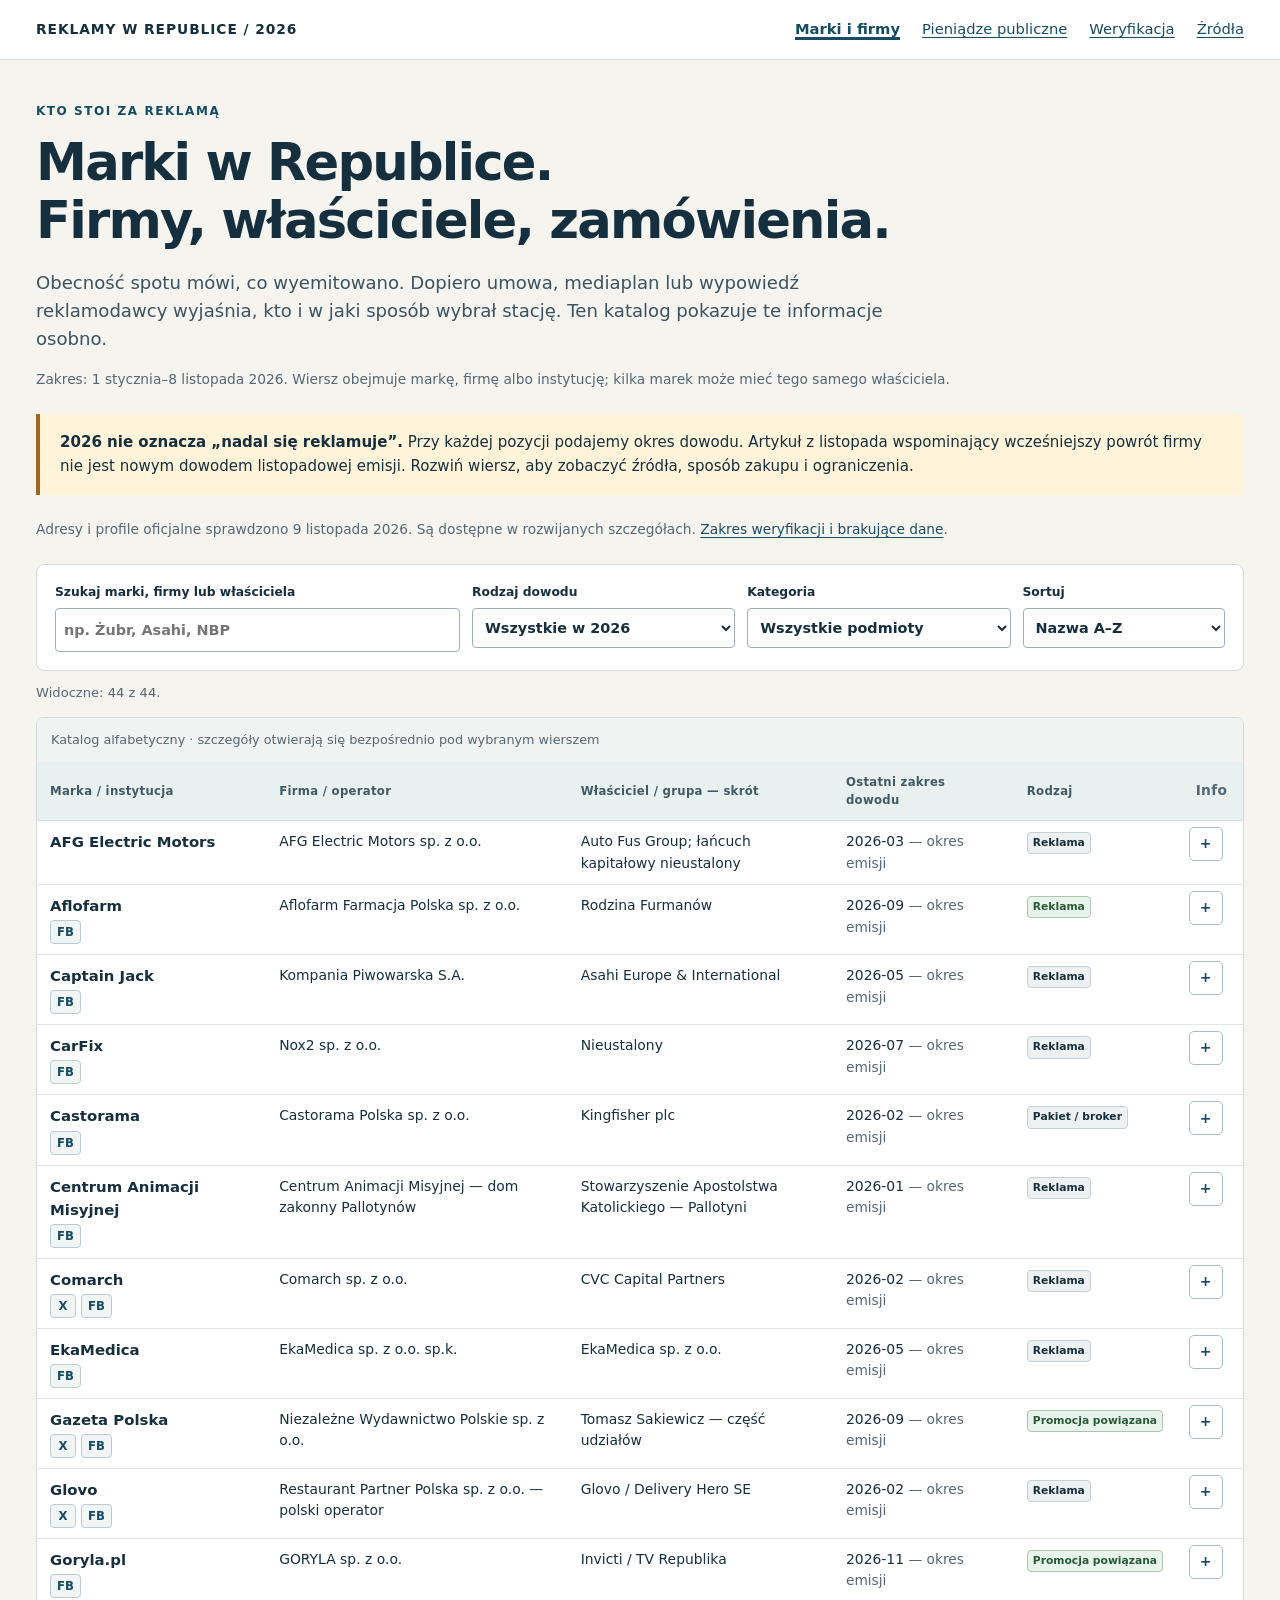
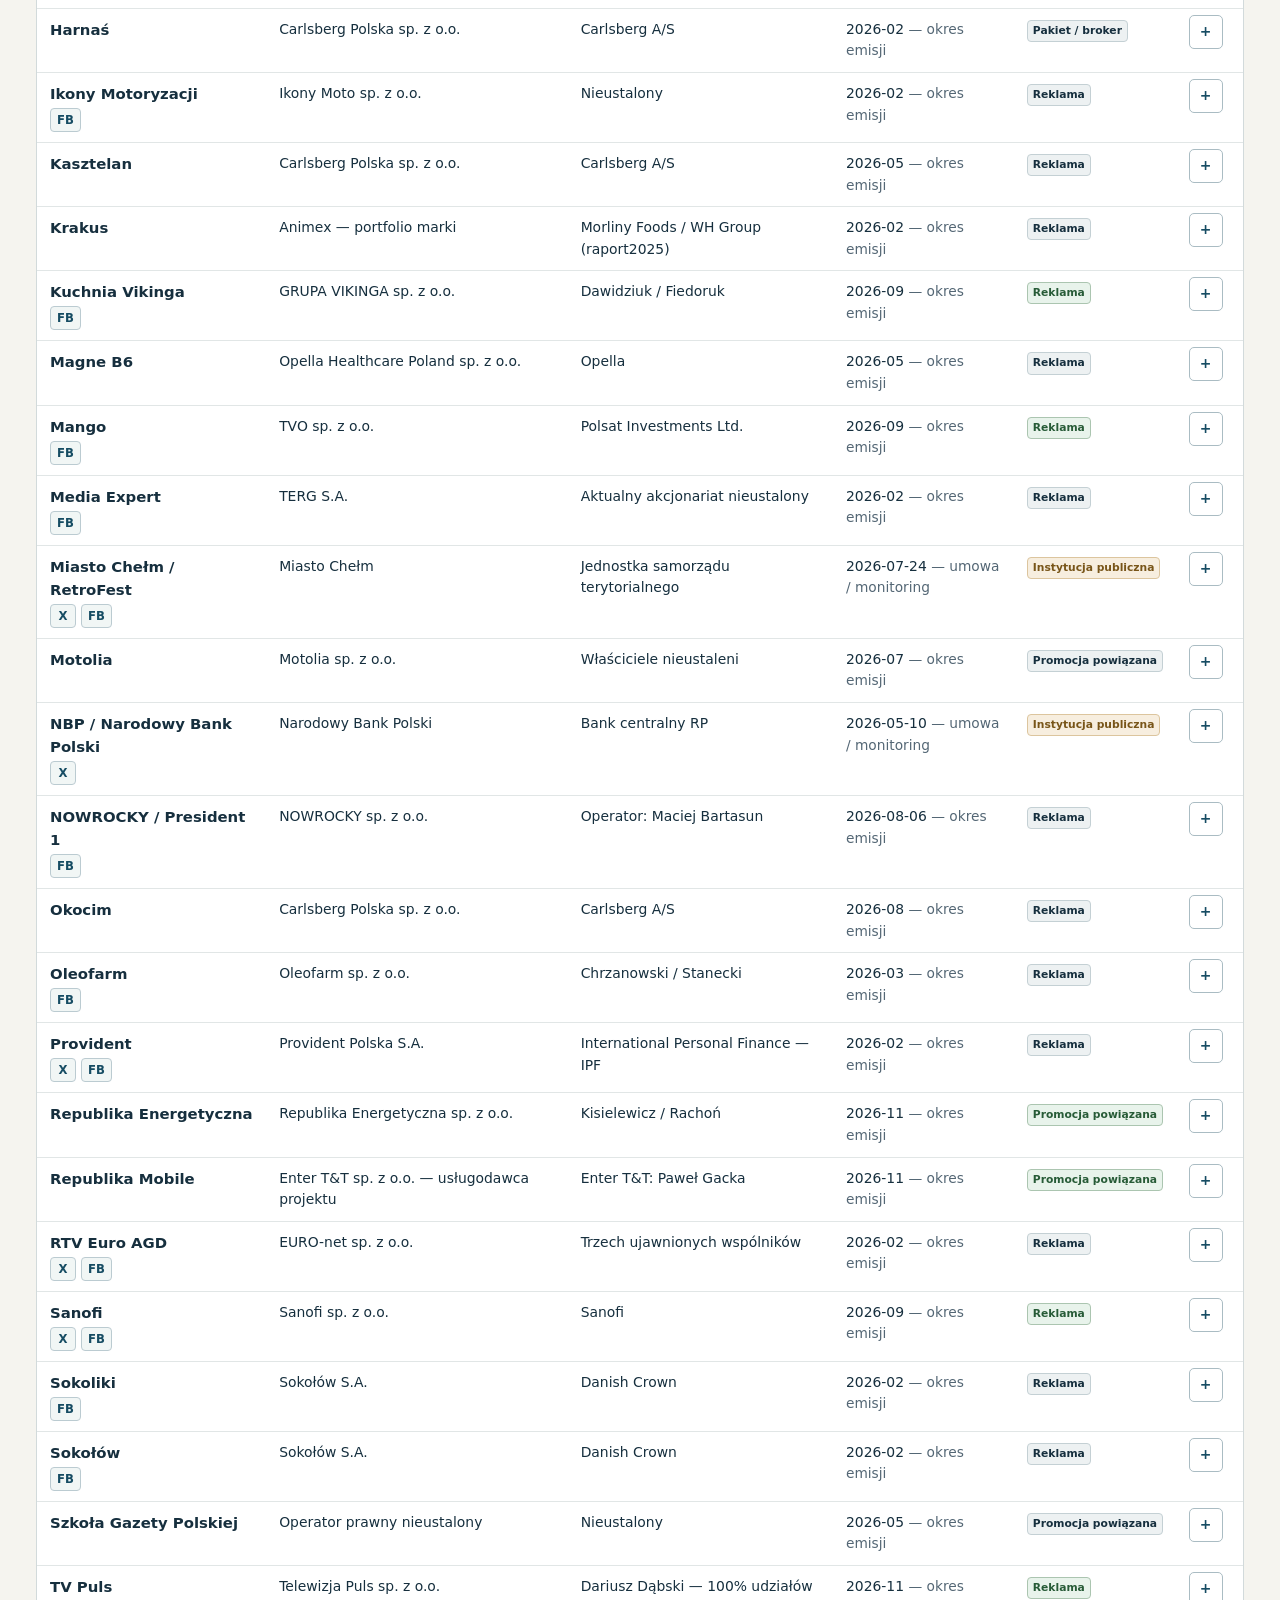
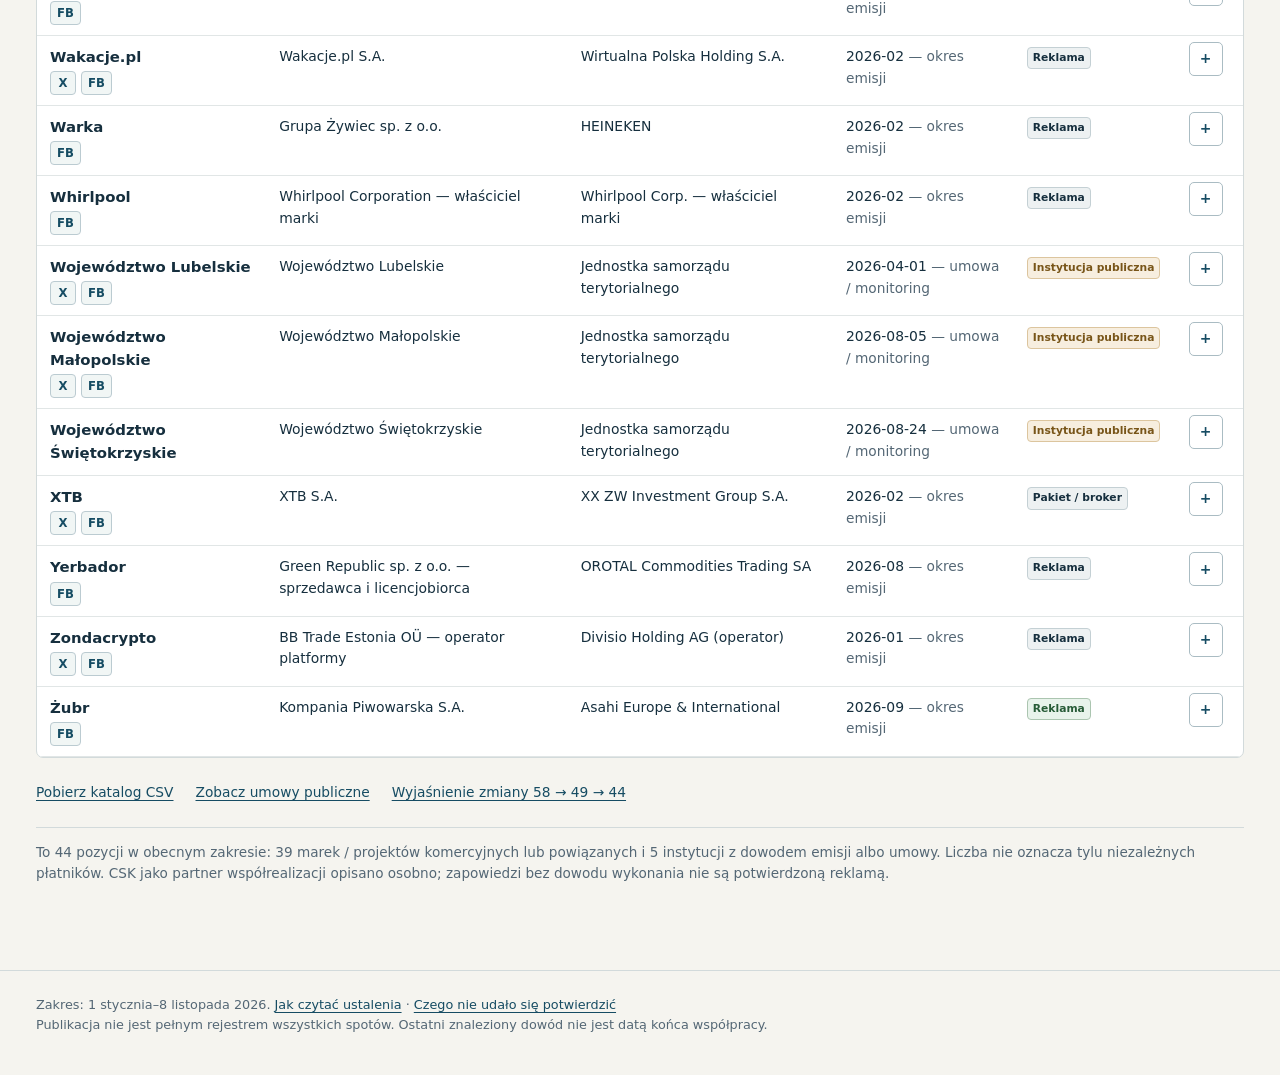
==== commit 2f44929d: "Show verified social profiles in TV Republika advertiser rows" ====
--- a/tv-republika-2026/index.html
+++ b/tv-republika-2026/index.html
@@ -1 +1 @@
-<!doctype html><html lang="pl"><head><meta charset="utf-8"><meta name="viewport" content="width=device-width,initial-scale=1"><title>Marki i firmy | Reklamy w Republice 2026</title><meta name="description" content="Marki, firmy, sposób zakupu reklamy i instytucje publiczne. Ustalenia dotyczące 2026, ze źródłami i ograniczeniami weryfikacji."><link rel="icon" href="assets/favicon.svg"><link rel="stylesheet" href="assets/site.css"><script src="assets/app.js" defer></script></head><body><a href="#main" class="skip">Przejdź do treści</a><header class="site"><div><a class="wordmark" href="index.html">REKLAMY W REPUBLICE / 2026</a><nav aria-label="Główna nawigacja"><a href="index.html" aria-current="page">Marki i firmy</a><a href="pieniadze-publiczne.html">Pieniądze publiczne</a><a href="weryfikacja.html">Weryfikacja</a><a href="zrodla.html">Źródła</a></nav></div></header><main id="main"><p class="eyebrow">Kto stoi za reklamą</p><h1>Marki w Republice.<br>Firmy, właściciele, zamówienia.</h1><p class="lead">Obecność spotu mówi, co wyemitowano. Dopiero umowa, mediaplan lub wypowiedź reklamodawcy wyjaśnia, kto i w jaki sposób wybrał stację. Ten katalog pokazuje te informacje osobno.</p><p class="fine">Zakres: 1 stycznia–8 listopada 2026. Wiersz obejmuje markę, firmę albo instytucję; kilka marek może mieć tego samego właściciela.</p><div class="notice"><b>2026 nie oznacza „nadal się reklamuje”.</b> Przy każdej pozycji podajemy okres dowodu. Artykuł z listopada wspominający wcześniejszy powrót firmy nie jest nowym dowodem listopadowej emisji. Rozwiń wiersz, aby zobaczyć źródła, sposób zakupu i ograniczenia.</div><section data-browser aria-label="Katalog marek i instytucji"><div class="toolbar"><label class="search-control">Szukaj marki, firmy lub właściciela<input type="search" id="brand-search" data-search placeholder="np. Żubr, Asahi, NBP" autocomplete="off"></label><label>Rodzaj dowodu<select data-proof id="proof-filter"><option value="">Wszystkie w 2026</option><option value="emission">Potwierdzona emisja / promocja</option><option value="contract2026">Umowa zawarta w 2026</option><option value="continued">Starsza umowa realizowana w 2026</option><option value="future">Tylko przyszła realizacja</option></select></label><label>Kategoria<select data-category id="category-filter"><option value="">Wszystkie podmioty</option><option value="public">Instytucja publiczna</option><option value="package">Zakup pakietowy / brokerski</option><option value="related">Promocja powiązana</option></select></label><label class="sort-control">Sortuj<select data-sort id="brand-sort"><option value="brand">Nazwa A–Z</option><option value="operator">Firma / instytucja A–Z</option><option value="latest">Okres dowodu: najnowsze</option></select></label></div><p class="count" data-count aria-live="polite"></p><div class="table-frame"><table class="data-table"><caption>Katalog alfabetyczny · szczegóły otwierają się bezpośrednio pod wybranym wierszem</caption><colgroup><col class="brand-col"><col class="operator-col"><col class="owner-col desktop"><col class="date-col desktop"><col class="type-col desktop"><col class="toggle-col"></colgroup><thead><tr><th scope="col">Marka / instytucja</th><th scope="col">Firma / operator</th><th scope="col" class="desktop">Właściciel / grupa — skrót</th><th scope="col" class="desktop">Ostatni zakres dowodu</th><th scope="col" class="desktop">Rodzaj</th><th scope="col"><span class="fine">Info</span></th></tr></thead><tbody data-entry="R028" data-brand="AFG Electric Motors" data-operator="AFG Electric Motors sp. z o.o." data-latest="2026-03" data-proof="emission" data-category="commercial" id="R028"><tr class="summary-row"><td><strong>AFG Electric Motors</strong><span class="mobile-meta">Emisja / promocja 2026</span></td><td>AFG Electric Motors sp. z o.o.</td><td class="desktop">Auto Fus Group; łańcuch kapitałowy nieustalony</td><td class="desktop">2026-03<span class="muted"> — okres emisji</span></td><td class="desktop"><span class="badge ">Reklama</span></td><td class="toggle-col"><button class="toggle" type="button" aria-expanded="false" aria-controls="detail-R028" aria-label="Szczegóły: AFG Electric Motors">+</button></td></tr><tr class="detail-row" id="detail-R028"><td colspan="6"><div class="detail-inner"><h3>AFG Electric Motors</h3><dl><dt>Co i kiedy potwierdzono</dt><dd>marzec 2026. Rodzaj: spot; sponsoring niewyodrębniony w źródle<span class="refs"><a href="zrodla.html#S07" title="Press / Nielsen: marzec 2026">S07 ↗</a></span></dd><dt>Data publikacji źródła</dt><dd>2026-04-16; jest odrębna od daty emisji / umowy.<span class="refs"></span></dd><dt>Firma / operator</dt><dd>AFG Electric Motors sp. z o.o.<span class="refs"><a href="zrodla.html#OP18" title="Dongfeng Motor Polska — polityka prywatności">OP18 ↗</a> <a href="zrodla.html#OP19" title="Dongfeng Garwolin — opis współpracy z Auto Fus Group">OP19 ↗</a></span></dd><dt>Własność i role</dt><dd>Powiązanie handlowe: Auto Fus Group; łańcuch kapitałowy nieustalony<span class="refs"><a href="zrodla.html#OP18" title="Dongfeng Motor Polska — polityka prywatności">OP18 ↗</a> <a href="zrodla.html#OP19" title="Dongfeng Garwolin — opis współpracy z Auto Fus Group">OP19 ↗</a></span></dd><dt>Granice ustalenia własności</dt><dd>Oficjalna polityka serwisu identyfikuje importera. Producent Dongfeng nie staje się przez to wykazanym właścicielem AFG ani płatnikiem reklamy.<span class="refs"></span></dd><dt>Wybór stacji</dt><dd>Nieustalone, kto wybrał stację<span class="refs"></span></dd><dt>Droga zakupu</dt><dd>Nieustalony sposób zakupu tej emisji<span class="refs"></span></dd><dt>Dom mediowy / obsługa</dt><dd>Nieustalona dla konkretnej emisji<span class="refs"></span></dd><dt>Płatnik / kontrahent</dt><dd>Nieustalony na podstawie umowy lub faktury<span class="refs"></span></dd><dt>Co pozostaje nieustalone</dt><dd>Źródła potwierdzają obecność reklamową, lecz nie ujawniają instrukcji wyboru stacji ani umowy.<span class="refs"></span></dd><dt>Płatności za 2026</dt><dd>Nie ustalono płatności przypisanej do usług i dat przelewów roku 2026; nie oznacza zera.<span class="refs"></span></dd><dt>Ostatnie 90 dni</dt><dd>WCZEŚNIEJSZY. Nie jest to potwierdzenie końca współpracy.<span class="refs"></span></dd></dl></div></td></tr></tbody><tbody data-entry="R007" data-brand="Aflofarm" data-operator="Aflofarm Farmacja Polska sp. z o.o." data-latest="2026-09" data-proof="emission" data-category="commercial" id="R007"><tr class="summary-row"><td><strong>Aflofarm</strong><span class="mobile-meta">Emisja / promocja 2026</span></td><td>Aflofarm Farmacja Polska sp. z o.o.</td><td class="desktop">Rodzina Furmanów</td><td class="desktop">2026-09<span class="muted"> — okres emisji</span></td><td class="desktop"><span class="badge recent">Reklama</span></td><td class="toggle-col"><button class="toggle" type="button" aria-expanded="false" aria-controls="detail-R007" aria-label="Szczegóły: Aflofarm">+</button></td></tr><tr class="detail-row" id="detail-R007"><td colspan="6"><div class="detail-inner"><h3>Aflofarm</h3><dl><dt>Co i kiedy potwierdzono</dt><dd>wrzesień 2026; także lipiec i sierpień. Rodzaj: spot; sponsoring niewyodrębniony w źródle<span class="refs"><a href="zrodla.html#S02" title="Press / Nielsen: wrzesień 2026">S02 ↗</a> <a href="zrodla.html#S03" title="Press / Nielsen: sierpień 2026">S03 ↗</a> <a href="zrodla.html#S04" title="Press / Nielsen: lipiec 2026">S04 ↗</a></span></dd><dt>Data publikacji źródła</dt><dd>2026-10-13; jest odrębna od daty emisji / umowy.<span class="refs"></span></dd><dt>Firma / operator</dt><dd>Aflofarm Farmacja Polska sp. z o.o.<span class="refs"><a href="zrodla.html#OC18" title="Aflofarm — Zarząd i rodzina założycieli">OC18 ↗</a> <a href="zrodla.html#OC19" title="Aflofarm — Sukces, który tworzą pokolenia">OC19 ↗</a></span></dd><dt>Własność i role</dt><dd>Biznes rodzinny: Rodzina Furmanów<span class="refs"><a href="zrodla.html#OC18" title="Aflofarm — Zarząd i rodzina założycieli">OC18 ↗</a> <a href="zrodla.html#OC19" title="Aflofarm — Sukces, który tworzą pokolenia">OC19 ↗</a></span></dd><dt>Granice ustalenia własności</dt><dd>Własna strona opisuje przekazanie firmy Jackowi, Wojciechowi i Tomaszowi Furmanom. Nie publikuje aktualnych procentów udziałów. Monitoring wymienia firmę, bez pełnej listy produktów.<span class="refs"></span></dd><dt>Wybór stacji</dt><dd>Nieustalone, kto wybrał stację<span class="refs"></span></dd><dt>Droga zakupu</dt><dd>Nieustalony sposób zakupu tej emisji<span class="refs"></span></dd><dt>Dom mediowy / obsługa</dt><dd>Nieustalona dla konkretnej emisji<span class="refs"></span></dd><dt>Płatnik / kontrahent</dt><dd>Nieustalony na podstawie umowy lub faktury<span class="refs"></span></dd><dt>Co pozostaje nieustalone</dt><dd>Źródła potwierdzają obecność reklamową, lecz nie ujawniają instrukcji wyboru stacji ani umowy.<span class="refs"></span></dd><dt>Płatności za 2026</dt><dd>Nie ustalono płatności przypisanej do usług i dat przelewów roku 2026; nie oznacza zera.<span class="refs"></span></dd><dt>Ostatnie 90 dni</dt><dd>AKTUALNY. Nie jest to potwierdzenie końca współpracy.<span class="refs"></span></dd></dl></div></td></tr></tbody><tbody data-entry="R039" data-brand="Captain Jack" data-operator="Kompania Piwowarska S.A." data-latest="2026-05" data-proof="emission" data-category="commercial" id="R039"><tr class="summary-row"><td><strong>Captain Jack</strong><span class="mobile-meta">Emisja / promocja 2026</span></td><td>Kompania Piwowarska S.A.</td><td class="desktop">Asahi Europe &amp; International</td><td class="desktop">2026-05<span class="muted"> — okres emisji</span></td><td class="desktop"><span class="badge ">Reklama</span></td><td class="toggle-col"><button class="toggle" type="button" aria-expanded="false" aria-controls="detail-R039" aria-label="Szczegóły: Captain Jack">+</button></td></tr><tr class="detail-row" id="detail-R039"><td colspan="6"><div class="detail-inner"><h3>Captain Jack</h3><dl><dt>Co i kiedy potwierdzono</dt><dd>maj / 1–9 czerwca 2026 — przedział w artykule niejednoznaczny. Rodzaj: spot; sponsoring niewyodrębniony w źródle<span class="refs"><a href="zrodla.html#S11" title="Wirtualne Media / Nielsen: liczby spotów marek Republiki">S11 ↗</a></span></dd><dt>Data publikacji źródła</dt><dd>2026-06-12; jest odrębna od daty emisji / umowy.<span class="refs"></span></dd><dt>Firma / operator</dt><dd>Kompania Piwowarska S.A.<span class="refs"><a href="zrodla.html#OC20" title="Kompania Piwowarska — Nasze piwa">OC20 ↗</a> <a href="zrodla.html#OC21" title="Asahi Europe &amp; International — Our brands">OC21 ↗</a> <a href="zrodla.html#OC22" title="Asahi Group Holdings — consolidated subsidiary Kompania Piwowarska">OC22 ↗</a> <a href="zrodla.html#OC23" title="Asahi Europe &amp; International — About us">OC23 ↗</a></span></dd><dt>Własność i role</dt><dd>Grupa operacyjna: Asahi Europe &amp; International; Grupa nadrzędna: Asahi Group Holdings, Ltd.<span class="refs"><a href="zrodla.html#OC20" title="Kompania Piwowarska — Nasze piwa">OC20 ↗</a> <a href="zrodla.html#OC21" title="Asahi Europe &amp; International — Our brands">OC21 ↗</a> <a href="zrodla.html#OC22" title="Asahi Group Holdings — consolidated subsidiary Kompania Piwowarska">OC22 ↗</a> <a href="zrodla.html#OC23" title="Asahi Europe &amp; International — About us">OC23 ↗</a></span></dd><dt>Granice ustalenia własności</dt><dd>Obie marki należą do portfolio Kompanii Piwowarskiej. Reklama Żubra nie dowodzi emisji reklam wszystkich innych marek grupy.<span class="refs"></span></dd><dt>Wybór stacji</dt><dd>Nieustalone, kto wybrał stację<span class="refs"></span></dd><dt>Droga zakupu</dt><dd>Nieustalony sposób zakupu tej emisji<span class="refs"></span></dd><dt>Dom mediowy / obsługa</dt><dd>Nieustalona dla konkretnej emisji<span class="refs"></span></dd><dt>Płatnik / kontrahent</dt><dd>Nieustalony na podstawie umowy lub faktury<span class="refs"></span></dd><dt>Co pozostaje nieustalone</dt><dd>Źródła potwierdzają obecność reklamową, lecz nie ujawniają instrukcji wyboru stacji ani umowy.<span class="refs"></span></dd><dt>Płatności za 2026</dt><dd>Nie ustalono płatności przypisanej do usług i dat przelewów roku 2026; nie oznacza zera.<span class="refs"></span></dd><dt>Ostatnie 90 dni</dt><dd>WCZEŚNIEJSZY. Nie jest to potwierdzenie końca współpracy.<span class="refs"></span></dd></dl></div></td></tr></tbody><tbody data-entry="R022" data-brand="CarFix" data-operator="Nox2 sp. z o.o." data-latest="2026-07" data-proof="emission" data-category="commercial" id="R022"><tr class="summary-row"><td><strong>CarFix</strong><span class="mobile-meta">Emisja / promocja 2026</span></td><td>Nox2 sp. z o.o.</td><td class="desktop">Nieustalony</td><td class="desktop">2026-07<span class="muted"> — okres emisji</span></td><td class="desktop"><span class="badge ">Reklama</span></td><td class="toggle-col"><button class="toggle" type="button" aria-expanded="false" aria-controls="detail-R022" aria-label="Szczegóły: CarFix">+</button></td></tr><tr class="detail-row" id="detail-R022"><td colspan="6"><div class="detail-inner"><h3>CarFix</h3><dl><dt>Co i kiedy potwierdzono</dt><dd>lipiec 2026. Rodzaj: spot; sponsoring niewyodrębniony w źródle<span class="refs"><a href="zrodla.html#S04" title="Press / Nielsen: lipiec 2026">S04 ↗</a></span></dd><dt>Data publikacji źródła</dt><dd>2026-08-10; jest odrębna od daty emisji / umowy.<span class="refs"></span></dd><dt>Firma / operator</dt><dd>Nox2 sp. z o.o.<span class="refs"><a href="zrodla.html#OP07" title="CarFix — regulamin sklepu">OP07 ↗</a></span></dd><dt>Własność i role</dt><dd>Właściciel nadrzędny: Nieustalony<span class="refs"><a href="zrodla.html#OP07" title="CarFix — regulamin sklepu">OP07 ↗</a></span></dd><dt>Granice ustalenia własności</dt><dd>Regulamin CarFix potwierdza operatora. Aktualnych wspólników i płatnika kampanii nie ustalono.<span class="refs"></span></dd><dt>Wybór stacji</dt><dd>Nieustalone, kto wybrał stację<span class="refs"></span></dd><dt>Droga zakupu</dt><dd>Nieustalony sposób zakupu tej emisji<span class="refs"></span></dd><dt>Dom mediowy / obsługa</dt><dd>Nieustalona dla konkretnej emisji<span class="refs"></span></dd><dt>Płatnik / kontrahent</dt><dd>Nieustalony na podstawie umowy lub faktury<span class="refs"></span></dd><dt>Co pozostaje nieustalone</dt><dd>Źródła potwierdzają obecność reklamową, lecz nie ujawniają instrukcji wyboru stacji ani umowy.<span class="refs"></span></dd><dt>Płatności za 2026</dt><dd>Nie ustalono płatności przypisanej do usług i dat przelewów roku 2026; nie oznacza zera.<span class="refs"></span></dd><dt>Ostatnie 90 dni</dt><dd>WCZEŚNIEJSZY. Nie jest to potwierdzenie końca współpracy.<span class="refs"></span></dd></dl></div></td></tr></tbody><tbody data-entry="R003" data-brand="Castorama" data-operator="Castorama Polska sp. z o.o." data-latest="2026-02" data-proof="emission" data-category="commercial package" id="R003"><tr class="summary-row"><td><strong>Castorama</strong><span class="mobile-meta">Emisja / promocja 2026</span></td><td>Castorama Polska sp. z o.o.</td><td class="desktop">Kingfisher plc</td><td class="desktop">2026-02<span class="muted"> — okres emisji</span></td><td class="desktop"><span class="badge ">Pakiet / broker</span></td><td class="toggle-col"><button class="toggle" type="button" aria-expanded="false" aria-controls="detail-R003" aria-label="Szczegóły: Castorama">+</button></td></tr><tr class="detail-row" id="detail-R003"><td colspan="6"><div class="detail-inner"><h3>Castorama</h3><dl><dt>Co i kiedy potwierdzono</dt><dd>styczeń–luty 2026. Rodzaj: spot; sponsoring niewyodrębniony w źródle<span class="refs"><a href="zrodla.html#S10" title="Wirtualne Media: powroty reklamodawców i pakiety">S10 ↗</a></span></dd><dt>Data publikacji źródła</dt><dd>2026-03-11; jest odrębna od daty emisji / umowy.<span class="refs"></span></dd><dt>Firma / operator</dt><dd>Castorama Polska sp. z o.o.<span class="refs"><a href="zrodla.html#OC06" title="Poznaj nas — Castorama">OC06 ↗</a> <a href="zrodla.html#OC07" title="Castorama Polska sp. z o.o. oraz Rank Progress S.A.">OC07 ↗</a> <a href="zrodla.html#OC08" title="Kontakt — Castorama">OC08 ↗</a></span></dd><dt>Własność i role</dt><dd>Grupa kapitałowa: Kingfisher plc<span class="refs"><a href="zrodla.html#OC06" title="Poznaj nas — Castorama">OC06 ↗</a> <a href="zrodla.html#OC07" title="Castorama Polska sp. z o.o. oraz Rank Progress S.A.">OC07 ↗</a> <a href="zrodla.html#OC08" title="Kontakt — Castorama">OC08 ↗</a></span></dd><dt>Granice ustalenia własności</dt><dd>Potwierdzono operatora i grupę. Nie odtwarzano wszystkich pośrednich spółek holdingowych.<span class="refs"></span></dd><dt>Wybór stacji</dt><dd>Pakiet bez odrębnej decyzji o stacji — według firmy<span class="refs"><a href="zrodla.html#S10" title="Wirtualne Media: powroty reklamodawców i pakiety">S10 ↗</a></span></dd><dt>Droga zakupu</dt><dd>Pakiet Polsat Ogólny — kampania opisana w marcu 2026<span class="refs"></span></dd><dt>Dom mediowy / obsługa</dt><dd>Made In PR przekazała stanowisko marki; nie jest to dowód, że kupowała media<span class="refs"><a href="zrodla.html#S10" title="Wirtualne Media: powroty reklamodawców i pakiety">S10 ↗</a></span></dd><dt>Płatnik / kontrahent</dt><dd>Castorama jako reklamodawca; strona rozliczenia z brokerem nieujawniona<span class="refs"></span></dd><dt>Co pozostaje nieustalone</dt><dd>Marka tłumaczyła emisję składem pakietu, bez osobnej kampanii dedykowanej Republice.<span class="refs"></span></dd><dt>Płatności za 2026</dt><dd>Nie ustalono płatności przypisanej do usług i dat przelewów roku 2026; nie oznacza zera.<span class="refs"></span></dd><dt>Ostatnie 90 dni</dt><dd>WCZEŚNIEJSZY. Nie jest to potwierdzenie końca współpracy.<span class="refs"></span></dd></dl></div></td></tr></tbody><tbody data-entry="R025" data-brand="Centrum Animacji Misyjnej" data-operator="Centrum Animacji Misyjnej — dom zakonny Pallotynów" data-latest="2026-01" data-proof="emission" data-category="commercial" id="R025"><tr class="summary-row"><td><strong>Centrum Animacji Misyjnej</strong><span class="mobile-meta">Emisja / promocja 2026</span></td><td>Centrum Animacji Misyjnej — dom zakonny Pallotynów</td><td class="desktop">Stowarzyszenie Apostolstwa Katolickiego — Pallotyni</td><td class="desktop">2026-01<span class="muted"> — okres emisji</span></td><td class="desktop"><span class="badge ">Reklama</span></td><td class="toggle-col"><button class="toggle" type="button" aria-expanded="false" aria-controls="detail-R025" aria-label="Szczegóły: Centrum Animacji Misyjnej">+</button></td></tr><tr class="detail-row" id="detail-R025"><td colspan="6"><div class="detail-inner"><h3>Centrum Animacji Misyjnej</h3><dl><dt>Co i kiedy potwierdzono</dt><dd>styczeń 2026. Rodzaj: spot; sponsoring niewyodrębniony w źródle<span class="refs"><a href="zrodla.html#S05" title="Press / Nielsen: styczeń 2026">S05 ↗</a></span></dd><dt>Data publikacji źródła</dt><dd>2026-02-06; jest odrębna od daty emisji / umowy.<span class="refs"></span></dd><dt>Firma / operator</dt><dd>Centrum Animacji Misyjnej — dom zakonny Pallotynów<span class="refs"><a href="zrodla.html#K05" title="Centrum Animacji Misyjnej — Archidiecezja Warszawska">K05 ↗</a></span></dd><dt>Własność i role</dt><dd>Instytucja prowadząca: Stowarzyszenie Apostolstwa Katolickiego — Pallotyni<span class="refs"><a href="zrodla.html#K05" title="Centrum Animacji Misyjnej — Archidiecezja Warszawska">K05 ↗</a></span></dd><dt>Granice ustalenia własności</dt><dd>Instytucja zakonna, bez struktury udziałów spółki. Nie ustalono strony rozliczającej reklamę.<span class="refs"></span></dd><dt>Wybór stacji</dt><dd>Nieustalone, kto wybrał stację<span class="refs"></span></dd><dt>Droga zakupu</dt><dd>Nieustalony sposób zakupu tej emisji<span class="refs"></span></dd><dt>Dom mediowy / obsługa</dt><dd>Nieustalona dla konkretnej emisji<span class="refs"></span></dd><dt>Płatnik / kontrahent</dt><dd>Nieustalony na podstawie umowy lub faktury<span class="refs"></span></dd><dt>Co pozostaje nieustalone</dt><dd>Źródła potwierdzają obecność reklamową, lecz nie ujawniają instrukcji wyboru stacji ani umowy.<span class="refs"></span></dd><dt>Płatności za 2026</dt><dd>Nie ustalono płatności przypisanej do usług i dat przelewów roku 2026; nie oznacza zera.<span class="refs"></span></dd><dt>Ostatnie 90 dni</dt><dd>WCZEŚNIEJSZY. Nie jest to potwierdzenie końca współpracy.<span class="refs"></span></dd></dl></div></td></tr></tbody><tbody data-entry="R032" data-brand="Comarch" data-operator="Comarch sp. z o.o." data-latest="2026-02" data-proof="emission" data-category="commercial" id="R032"><tr class="summary-row"><td><strong>Comarch</strong><span class="mobile-meta">Emisja / promocja 2026</span></td><td>Comarch sp. z o.o.</td><td class="desktop">CVC Capital Partners</td><td class="desktop">2026-02<span class="muted"> — okres emisji</span></td><td class="desktop"><span class="badge ">Reklama</span></td><td class="toggle-col"><button class="toggle" type="button" aria-expanded="false" aria-controls="detail-R032" aria-label="Szczegóły: Comarch">+</button></td></tr><tr class="detail-row" id="detail-R032"><td colspan="6"><div class="detail-inner"><h3>Comarch</h3><dl><dt>Co i kiedy potwierdzono</dt><dd>styczeń–luty 2026. Rodzaj: spot; sponsoring niewyodrębniony w źródle<span class="refs"><a href="zrodla.html#S10" title="Wirtualne Media: powroty reklamodawców i pakiety">S10 ↗</a></span></dd><dt>Data publikacji źródła</dt><dd>2026-03-11; jest odrębna od daty emisji / umowy.<span class="refs"></span></dd><dt>Firma / operator</dt><dd>Comarch sp. z o.o.<span class="refs"><a href="zrodla.html#OA02" title="Akcjonariusze | COMARCH">OA02 ↗</a> <a href="zrodla.html#OA03" title="Dane osobowe — Comarch">OA03 ↗</a> <a href="zrodla.html#OP25" title="Comarch — przełomowy moment w historii grupy">OP25 ↗</a> <a href="zrodla.html#OP26" title="Comarch — Raport Roczny 2025">OP26 ↗</a></span></dd><dt>Własność i role</dt><dd>Bieżąca przynależność portfelowa: CVC Capital Partners<span class="refs"><a href="zrodla.html#OA02" title="Akcjonariusze | COMARCH">OA02 ↗</a> <a href="zrodla.html#OA03" title="Dane osobowe — Comarch">OA03 ↗</a> <a href="zrodla.html#OP25" title="Comarch — przełomowy moment w historii grupy">OP25 ↗</a> <a href="zrodla.html#OP26" title="Comarch — Raport Roczny 2025">OP26 ↗</a></span></dd><dt>Granice ustalenia własności</dt><dd>Aktualna polityka firmy wskazuje Comarch sp. z o.o.; monitoring i starszy komunikat używają Comarch S.A. Daty przekształcenia oraz podmiotu płacącego za wcześniejszą emisję nie ustalono. Komunikat z 9 grudnia 2024 opisuje CVC/Chamonix oraz rodzinę Filipiak i Annę Prokop, lecz nie dowodzi pełnej struktury z listopada 2026.<span class="refs"></span></dd><dt>Wybór stacji</dt><dd>Nieustalone, kto wybrał stację<span class="refs"></span></dd><dt>Droga zakupu</dt><dd>Nieustalony sposób zakupu tej emisji<span class="refs"></span></dd><dt>Dom mediowy / obsługa</dt><dd>Nieustalona dla konkretnej emisji<span class="refs"></span></dd><dt>Płatnik / kontrahent</dt><dd>Nieustalony na podstawie umowy lub faktury<span class="refs"></span></dd><dt>Co pozostaje nieustalone</dt><dd>Źródła potwierdzają obecność reklamową, lecz nie ujawniają instrukcji wyboru stacji ani umowy.<span class="refs"></span></dd><dt>Płatności za 2026</dt><dd>Nie ustalono płatności przypisanej do usług i dat przelewów roku 2026; nie oznacza zera.<span class="refs"></span></dd><dt>Ostatnie 90 dni</dt><dd>WCZEŚNIEJSZY. Nie jest to potwierdzenie końca współpracy.<span class="refs"></span></dd></dl></div></td></tr></tbody><tbody data-entry="R016" data-brand="EkaMedica" data-operator="EkaMedica sp. z o.o. sp.k." data-latest="2026-05" data-proof="emission" data-category="commercial" id="R016"><tr class="summary-row"><td><strong>EkaMedica</strong><span class="mobile-meta">Emisja / promocja 2026</span></td><td>EkaMedica sp. z o.o. sp.k.</td><td class="desktop">EkaMedica sp. z o.o.</td><td class="desktop">2026-05<span class="muted"> — okres emisji</span></td><td class="desktop"><span class="badge ">Reklama</span></td><td class="toggle-col"><button class="toggle" type="button" aria-expanded="false" aria-controls="detail-R016" aria-label="Szczegóły: EkaMedica">+</button></td></tr><tr class="detail-row" id="detail-R016"><td colspan="6"><div class="detail-inner"><h3>EkaMedica</h3><dl><dt>Co i kiedy potwierdzono</dt><dd>maj 2026; wcześniejsze potwierdzenia od stycznia. Rodzaj: spot; sponsoring niewyodrębniony w źródle<span class="refs"><a href="zrodla.html#S05" title="Press / Nielsen: styczeń 2026">S05 ↗</a> <a href="zrodla.html#S06" title="Press / Nielsen: luty 2026">S06 ↗</a> <a href="zrodla.html#S08" title="Press / Nielsen: kwiecień 2026">S08 ↗</a> <a href="zrodla.html#S09" title="Press / Nielsen: maj 2026">S09 ↗</a></span></dd><dt>Data publikacji źródła</dt><dd>2026-06-11; jest odrębna od daty emisji / umowy.<span class="refs"></span></dd><dt>Firma / operator</dt><dd>EkaMedica sp. z o.o. sp.k.<span class="refs"><a href="zrodla.html#OP01" title="EkaMedica — oficjalny kontakt i pełna firma">OP01 ↗</a> <a href="zrodla.html#OP39" title="Rejestr.io — EkaMedica sp.k., jawne odwzorowanie wpisów KRS">OP39 ↗</a> <a href="zrodla.html#OP40" title="Rejestr.io — EkaMedica sp. z o.o., komplementariusz">OP40 ↗</a></span></dd><dt>Własność i role</dt><dd>Komplementariusz: EkaMedica sp. z o.o.; Komandytariusze: Jarosław Rozmus i Emilia Rozmus; Wspólnicy komplementariusza: Jarosław Rozmus i Emilia Rozmus po50% według jawnych pól wpisu26od18.06.2026<span class="refs"><a href="zrodla.html#OP01" title="EkaMedica — oficjalny kontakt i pełna firma">OP01 ↗</a> <a href="zrodla.html#OP39" title="Rejestr.io — EkaMedica sp.k., jawne odwzorowanie wpisów KRS">OP39 ↗</a> <a href="zrodla.html#OP40" title="Rejestr.io — EkaMedica sp. z o.o., komplementariusz">OP40 ↗</a></span></dd><dt>Granice ustalenia własności</dt><dd>Oficjalna strona potwierdza spółkę komandytową, a Rejestr.io role wspólników według wpisu z czerwca 2026. Wartość wkładu lub suma komandytowa nie oznacza automatycznie procentu zysku ani kontroli.<span class="refs"></span></dd><dt>Wybór stacji</dt><dd>Nieustalone, kto wybrał stację<span class="refs"></span></dd><dt>Droga zakupu</dt><dd>Nieustalony sposób zakupu tej emisji<span class="refs"></span></dd><dt>Dom mediowy / obsługa</dt><dd>Nieustalona dla konkretnej emisji<span class="refs"></span></dd><dt>Płatnik / kontrahent</dt><dd>Nieustalony na podstawie umowy lub faktury<span class="refs"></span></dd><dt>Co pozostaje nieustalone</dt><dd>Źródła potwierdzają obecność reklamową, lecz nie ujawniają instrukcji wyboru stacji ani umowy.<span class="refs"></span></dd><dt>Płatności za 2026</dt><dd>Nie ustalono płatności przypisanej do usług i dat przelewów roku 2026; nie oznacza zera.<span class="refs"></span></dd><dt>Ostatnie 90 dni</dt><dd>WCZEŚNIEJSZY. Nie jest to potwierdzenie końca współpracy.<span class="refs"></span></dd></dl></div></td></tr></tbody><tbody data-entry="R010" data-brand="Gazeta Polska" data-operator="Niezależne Wydawnictwo Polskie sp. z o.o." data-latest="2026-09" data-proof="emission" data-category="commercial related" id="R010"><tr class="summary-row"><td><strong>Gazeta Polska</strong><span class="mobile-meta">Emisja / promocja 2026</span></td><td>Niezależne Wydawnictwo Polskie sp. z o.o.</td><td class="desktop">Tomasz Sakiewicz — część udziałów</td><td class="desktop">2026-09<span class="muted"> — okres emisji</span></td><td class="desktop"><span class="badge recent">Promocja powiązana</span></td><td class="toggle-col"><button class="toggle" type="button" aria-expanded="false" aria-controls="detail-R010" aria-label="Szczegóły: Gazeta Polska">+</button></td></tr><tr class="detail-row" id="detail-R010"><td colspan="6"><div class="detail-inner"><h3>Gazeta Polska</h3><dl><dt>Co i kiedy potwierdzono</dt><dd>wrzesień 2026 — promocja wydawcy NWP. Rodzaj: reklama tytułu; promocja wydawnictw i sklepu w portalu<span class="refs"><a href="zrodla.html#S02" title="Press / Nielsen: wrzesień 2026">S02 ↗</a></span></dd><dt>Data publikacji źródła</dt><dd>2026-10-13; jest odrębna od daty emisji / umowy.<span class="refs"></span></dd><dt>Firma / operator</dt><dd>Niezależne Wydawnictwo Polskie sp. z o.o.<span class="refs"><a href="zrodla.html#PR01" title="Gazeta Polska — własna polityka prywatności">PR01 ↗</a> <a href="zrodla.html#PR02" title="Polskie Badania Czytelnictwa — Gazeta Polska, II kwartał 2026">PR02 ↗</a> <a href="zrodla.html#PR07" title="NWP — agregat danych KRS Rejestr.io">PR07 ↗</a></span></dd><dt>Własność i role</dt><dd>Ujawniony wspólnik: Tomasz Sakiewicz — część udziałów; Pełna struktura: Nieustalona<span class="refs"><a href="zrodla.html#PR01" title="Gazeta Polska — własna polityka prywatności">PR01 ↗</a> <a href="zrodla.html#PR02" title="Polskie Badania Czytelnictwa — Gazeta Polska, II kwartał 2026">PR02 ↗</a> <a href="zrodla.html#PR07" title="NWP — agregat danych KRS Rejestr.io">PR07 ↗</a></span></dd><dt>Granice ustalenia własności</dt><dd>NWP jest wydawcą Gazety Polskiej. Rejestr.io ujawnia część udziałów Tomasza Sakiewicza i wyraźnie nie oznacza ich jako całości. Forum S.A., wydawca GPC, jest inną spółką.<span class="refs"></span></dd><dt>Wybór stacji</dt><dd>Promocja powiązanego projektu / mediów<span class="refs"></span></dd><dt>Droga zakupu</dt><dd>Warunki promocji i ewentualne wynagrodzenie nieujawnione<span class="refs"></span></dd><dt>Dom mediowy / obsługa</dt><dd>Nieustalona dla konkretnej emisji<span class="refs"></span></dd><dt>Płatnik / kontrahent</dt><dd>Nieustalony na podstawie umowy lub faktury<span class="refs"></span></dd><dt>Co pozostaje nieustalone</dt><dd>Powiązanie lub promocja krzyżowa nie dowodzi odpłatnego zlecenia.<span class="refs"></span></dd><dt>Płatności za 2026</dt><dd>Nie ustalono płatności przypisanej do usług i dat przelewów roku 2026; nie oznacza zera.<span class="refs"></span></dd><dt>Ostatnie 90 dni</dt><dd>AKTUALNY. Nie jest to potwierdzenie końca współpracy.<span class="refs"></span></dd></dl></div></td></tr></tbody><tbody data-entry="R029" data-brand="Glovo" data-operator="Restaurant Partner Polska sp. z o.o. — polski operator" data-latest="2026-02" data-proof="emission" data-category="commercial" id="R029"><tr class="summary-row"><td><strong>Glovo</strong><span class="mobile-meta">Emisja / promocja 2026</span></td><td>Restaurant Partner Polska sp. z o.o. — polski operator</td><td class="desktop">Glovo / Delivery Hero SE</td><td class="desktop">2026-02<span class="muted"> — okres emisji</span></td><td class="desktop"><span class="badge ">Reklama</span></td><td class="toggle-col"><button class="toggle" type="button" aria-expanded="false" aria-controls="detail-R029" aria-label="Szczegóły: Glovo">+</button></td></tr><tr class="detail-row" id="detail-R029"><td colspan="6"><div class="detail-inner"><h3>Glovo</h3><dl><dt>Co i kiedy potwierdzono</dt><dd>styczeń–luty 2026. Rodzaj: spot; sponsoring niewyodrębniony w źródle<span class="refs"><a href="zrodla.html#S10" title="Wirtualne Media: powroty reklamodawców i pakiety">S10 ↗</a></span></dd><dt>Data publikacji źródła</dt><dd>2026-03-11; jest odrębna od daty emisji / umowy.<span class="refs"></span></dd><dt>Firma / operator</dt><dd>Restaurant Partner Polska sp. z o.o. — polski operator<span class="refs"><a href="zrodla.html#OP20" title="Glovo — polityka prywatności, tabela podmiotów lokalnych">OP20 ↗</a> <a href="zrodla.html#OP21" title="UODO — polski operator Glovo">OP21 ↗</a> <a href="zrodla.html#OP22" title="Delivery Hero — umowa z Uber i warunkowa sprzedaż do SSW">OP22 ↗</a></span></dd><dt>Własność i role</dt><dd>Grupa: Glovo / Delivery Hero SE<span class="refs"><a href="zrodla.html#OP20" title="Glovo — polityka prywatności, tabela podmiotów lokalnych">OP20 ↗</a> <a href="zrodla.html#OP21" title="UODO — polski operator Glovo">OP21 ↗</a> <a href="zrodla.html#OP22" title="Delivery Hero — umowa z Uber i warunkowa sprzedaż do SSW">OP22 ↗</a></span></dd><dt>Granice ustalenia własności</dt><dd>Ogłoszona w lipcu 2026 sprzedaż polskiej działalności do SSW była warunkowa, z oczekiwanym zamknięciem w 2027. Nie przedstawiamy SSW ani Uber jako obecnych właścicieli na datę publikacji.<span class="refs"></span></dd><dt>Wybór stacji</dt><dd>Nieustalone, kto wybrał stację<span class="refs"></span></dd><dt>Droga zakupu</dt><dd>Nieustalony sposób zakupu tej emisji<span class="refs"></span></dd><dt>Dom mediowy / obsługa</dt><dd>Nieustalona dla konkretnej emisji<span class="refs"></span></dd><dt>Płatnik / kontrahent</dt><dd>Nieustalony na podstawie umowy lub faktury<span class="refs"></span></dd><dt>Co pozostaje nieustalone</dt><dd>Źródła potwierdzają obecność reklamową, lecz nie ujawniają instrukcji wyboru stacji ani umowy.<span class="refs"></span></dd><dt>Płatności za 2026</dt><dd>Nie ustalono płatności przypisanej do usług i dat przelewów roku 2026; nie oznacza zera.<span class="refs"></span></dd><dt>Ostatnie 90 dni</dt><dd>WCZEŚNIEJSZY. Nie jest to potwierdzenie końca współpracy.<span class="refs"></span></dd></dl></div></td></tr></tbody><tbody data-entry="R011" data-brand="Goryla.pl" data-operator="GORYLA sp. z o.o." data-latest="2026-11" data-proof="emission" data-category="commercial related" id="R011"><tr class="summary-row"><td><strong>Goryla.pl</strong><span class="mobile-meta">Emisja / promocja 2026</span></td><td>GORYLA sp. z o.o.</td><td class="desktop">Invicti / TV Republika</td><td class="desktop">2026-11<span class="muted"> — okres emisji</span></td><td class="desktop"><span class="badge recent">Promocja powiązana</span></td><td class="toggle-col"><button class="toggle" type="button" aria-expanded="false" aria-controls="detail-R011" aria-label="Szczegóły: Goryla.pl">+</button></td></tr><tr class="detail-row" id="detail-R011"><td colspan="6"><div class="detail-inner"><h3>Goryla.pl</h3><dl><dt>Co i kiedy potwierdzono</dt><dd>listopad 2026 — opis 5 listopada; także wcześniejsza promocja. Rodzaj: spoty, telesprzedaż, prezentacja produktów i QR w audycji<span class="refs"><a href="zrodla.html#S01" title="Wirtualne Media: reklamy TV Puls i powroty marek">S01 ↗</a> <a href="zrodla.html#S02" title="Press / Nielsen: wrzesień 2026">S02 ↗</a> <a href="zrodla.html#S11" title="Wirtualne Media / Nielsen: liczby spotów marek Republiki">S11 ↗</a> <a href="zrodla.html#S32" title="Wirtualne Media: Goryla i promocja biżuterii">S32 ↗</a></span></dd><dt>Data publikacji źródła</dt><dd>2026-11-05; jest odrębna od daty emisji / umowy.<span class="refs"></span></dd><dt>Firma / operator</dt><dd>GORYLA sp. z o.o.<span class="refs"><a href="zrodla.html#PR08" title="Goryla.pl — regulamin sklepu">PR08 ↗</a> <a href="zrodla.html#PR09" title="Goryla — agregat aktualnego KRS Rejestr.io">PR09 ↗</a> <a href="zrodla.html#PR10" title="Invicti — agregat aktualnego KRS Rejestr.io">PR10 ↗</a> <a href="zrodla.html#PR11" title="Press — nowy większościowy udziałowiec Goryla">PR11 ↗</a></span></dd><dt>Własność i role</dt><dd>Wspólnicy: Invicti 50,5%; TV Republika S.A. 25%; Karol Gnat 12,25%; Beata Olechowska 12,25%<span class="refs"><a href="zrodla.html#PR08" title="Goryla.pl — regulamin sklepu">PR08 ↗</a> <a href="zrodla.html#PR09" title="Goryla — agregat aktualnego KRS Rejestr.io">PR09 ↗</a> <a href="zrodla.html#PR10" title="Invicti — agregat aktualnego KRS Rejestr.io">PR10 ↗</a> <a href="zrodla.html#PR11" title="Press — nowy większościowy udziałowiec Goryla">PR11 ↗</a></span></dd><dt>Granice ustalenia własności</dt><dd>Bieżąca struktura według Rejestr.io po wpisie z 7 października 2026. W Invicti po 50% mają Republika Broadcasting Limited i Arkadiusz Domińczak; dalszej kontroli spółki zagranicznej nie ustalono. Republika Broadcasting Limited i TV Republika S.A. to odrębne nazwy prawne. Dane historyczne z Press z maja różnią się od wtórnego rejestru po wpisie z 7 października 2026; nie mieszano tych dat.<span class="refs"></span></dd><dt>Wybór stacji</dt><dd>Promocja powiązanego projektu / mediów<span class="refs"></span></dd><dt>Droga zakupu</dt><dd>Warunki promocji i ewentualne wynagrodzenie nieujawnione<span class="refs"></span></dd><dt>Dom mediowy / obsługa</dt><dd>Nieustalona dla konkretnej emisji<span class="refs"></span></dd><dt>Płatnik / kontrahent</dt><dd>Nieustalony na podstawie umowy lub faktury<span class="refs"></span></dd><dt>Co pozostaje nieustalone</dt><dd>Powiązanie lub promocja krzyżowa nie dowodzi odpłatnego zlecenia.<span class="refs"></span></dd><dt>Płatności za 2026</dt><dd>Nie ustalono płatności przypisanej do usług i dat przelewów roku 2026; nie oznacza zera.<span class="refs"></span></dd><dt>Ostatnie 90 dni</dt><dd>AKTUALNY. Nie jest to potwierdzenie końca współpracy.<span class="refs"></span></dd></dl></div></td></tr></tbody><tbody data-entry="R033" data-brand="Harnaś" data-operator="Carlsberg Polska sp. z o.o." data-latest="2026-02" data-proof="emission" data-category="commercial package" id="R033"><tr class="summary-row"><td><strong>Harnaś</strong><span class="mobile-meta">Emisja / promocja 2026</span></td><td>Carlsberg Polska sp. z o.o.</td><td class="desktop">Carlsberg A/S</td><td class="desktop">2026-02<span class="muted"> — okres emisji</span></td><td class="desktop"><span class="badge ">Pakiet / broker</span></td><td class="toggle-col"><button class="toggle" type="button" aria-expanded="false" aria-controls="detail-R033" aria-label="Szczegóły: Harnaś">+</button></td></tr><tr class="detail-row" id="detail-R033"><td colspan="6"><div class="detail-inner"><h3>Harnaś</h3><dl><dt>Co i kiedy potwierdzono</dt><dd>styczeń–luty 2026. Rodzaj: spot; sponsoring niewyodrębniony w źródle<span class="refs"><a href="zrodla.html#S10" title="Wirtualne Media: powroty reklamodawców i pakiety">S10 ↗</a></span></dd><dt>Data publikacji źródła</dt><dd>2026-03-11; jest odrębna od daty emisji / umowy.<span class="refs"></span></dd><dt>Firma / operator</dt><dd>Carlsberg Polska sp. z o.o.<span class="refs"><a href="zrodla.html#OP05" title="Carlsberg Polska — informacja o strategii podatkowej2023">OP05 ↗</a> <a href="zrodla.html#OP06" title="Carlsberg Polska — aktualna strona i portfolio">OP06 ↗</a> <a href="zrodla.html#OA04" title="Carlsberg Polska sp. z o.o.">OA04 ↗</a></span></dd><dt>Własność i role</dt><dd>Grupa: Carlsberg A/S<span class="refs"><a href="zrodla.html#OP05" title="Carlsberg Polska — informacja o strategii podatkowej2023">OP05 ↗</a> <a href="zrodla.html#OP06" title="Carlsberg Polska — aktualna strona i portfolio">OP06 ↗</a> <a href="zrodla.html#OA04" title="Carlsberg Polska sp. z o.o.">OA04 ↗</a></span></dd><dt>Granice ustalenia własności</dt><dd>Operator sprzedażowy marek; nie utożsamiamy go z odrębną spółką produkcyjną Carlsberg Supply Company Polska. Sposobu zakupu Harnasia nie przypisujemy automatycznie innym markom.<span class="refs"></span></dd><dt>Wybór stacji</dt><dd>Obecność w pakiecie potwierdzona przez firmę<span class="refs"><a href="zrodla.html#S10" title="Wirtualne Media: powroty reklamodawców i pakiety">S10 ↗</a></span></dd><dt>Droga zakupu</dt><dd>Zakup przez dom mediowy; Republika jako kanał uzupełniający<span class="refs"></span></dd><dt>Dom mediowy / obsługa</dt><dd>Dom mediowy bez podanej nazwy w odpowiedzi dotyczącej tej emisji<span class="refs"><a href="zrodla.html#S10" title="Wirtualne Media: powroty reklamodawców i pakiety">S10 ↗</a></span></dd><dt>Płatnik / kontrahent</dt><dd>Carlsberg jako reklamodawca; płatnik konkretnej faktury nieujawniony<span class="refs"></span></dd><dt>Co pozostaje nieustalone</dt><dd>Carlsberg wyjaśniał użycie pakietu w kampanii edukacyjnej o systemie kaucyjnym. Nie określał tego jako pomyłki.<span class="refs"></span></dd><dt>Płatności za 2026</dt><dd>Nie ustalono płatności przypisanej do usług i dat przelewów roku 2026; nie oznacza zera.<span class="refs"></span></dd><dt>Ostatnie 90 dni</dt><dd>WCZEŚNIEJSZY. Nie jest to potwierdzenie końca współpracy.<span class="refs"></span></dd></dl></div></td></tr></tbody><tbody data-entry="R027" data-brand="Ikony Motoryzacji" data-operator="Ikony Moto sp. z o.o." data-latest="2026-02" data-proof="emission" data-category="commercial" id="R027"><tr class="summary-row"><td><strong>Ikony Motoryzacji</strong><span class="mobile-meta">Emisja / promocja 2026</span></td><td>Ikony Moto sp. z o.o.</td><td class="desktop">Nieustalony</td><td class="desktop">2026-02<span class="muted"> — okres emisji</span></td><td class="desktop"><span class="badge ">Reklama</span></td><td class="toggle-col"><button class="toggle" type="button" aria-expanded="false" aria-controls="detail-R027" aria-label="Szczegóły: Ikony Motoryzacji">+</button></td></tr><tr class="detail-row" id="detail-R027"><td colspan="6"><div class="detail-inner"><h3>Ikony Motoryzacji</h3><dl><dt>Co i kiedy potwierdzono</dt><dd>luty 2026. Rodzaj: spot; sponsoring niewyodrębniony w źródle<span class="refs"><a href="zrodla.html#S06" title="Press / Nielsen: luty 2026">S06 ↗</a></span></dd><dt>Data publikacji źródła</dt><dd>2026-03-06; jest odrębna od daty emisji / umowy.<span class="refs"></span></dd><dt>Firma / operator</dt><dd>Ikony Moto sp. z o.o.<span class="refs"><a href="zrodla.html#OP17" title="Ikony Motoryzacji — regulamin wystawy2025/2026">OP17 ↗</a></span></dd><dt>Własność i role</dt><dd>Grupa / właściciel nadrzędny: Nieustalony<span class="refs"><a href="zrodla.html#OP17" title="Ikony Motoryzacji — regulamin wystawy2025/2026">OP17 ↗</a></span></dd><dt>Granice ustalenia własności</dt><dd>Operatora wskazuje regulamin wystawy. Castrol w nazwie wydarzenia nie dowodzi własności spółki ani zakupu reklamy Republiki przez Castrol.<span class="refs"></span></dd><dt>Wybór stacji</dt><dd>Nieustalone, kto wybrał stację<span class="refs"></span></dd><dt>Droga zakupu</dt><dd>Nieustalony sposób zakupu tej emisji<span class="refs"></span></dd><dt>Dom mediowy / obsługa</dt><dd>Nieustalona dla konkretnej emisji<span class="refs"></span></dd><dt>Płatnik / kontrahent</dt><dd>Nieustalony na podstawie umowy lub faktury<span class="refs"></span></dd><dt>Co pozostaje nieustalone</dt><dd>Źródła potwierdzają obecność reklamową, lecz nie ujawniają instrukcji wyboru stacji ani umowy.<span class="refs"></span></dd><dt>Płatności za 2026</dt><dd>Nie ustalono płatności przypisanej do usług i dat przelewów roku 2026; nie oznacza zera.<span class="refs"></span></dd><dt>Ostatnie 90 dni</dt><dd>WCZEŚNIEJSZY. Nie jest to potwierdzenie końca współpracy.<span class="refs"></span></dd></dl></div></td></tr></tbody><tbody data-entry="R040" data-brand="Kasztelan" data-operator="Carlsberg Polska sp. z o.o." data-latest="2026-05" data-proof="emission" data-category="commercial" id="R040"><tr class="summary-row"><td><strong>Kasztelan</strong><span class="mobile-meta">Emisja / promocja 2026</span></td><td>Carlsberg Polska sp. z o.o.</td><td class="desktop">Carlsberg A/S</td><td class="desktop">2026-05<span class="muted"> — okres emisji</span></td><td class="desktop"><span class="badge ">Reklama</span></td><td class="toggle-col"><button class="toggle" type="button" aria-expanded="false" aria-controls="detail-R040" aria-label="Szczegóły: Kasztelan">+</button></td></tr><tr class="detail-row" id="detail-R040"><td colspan="6"><div class="detail-inner"><h3>Kasztelan</h3><dl><dt>Co i kiedy potwierdzono</dt><dd>maj / 1–9 czerwca 2026 — przedział w artykule niejednoznaczny. Rodzaj: spot; sponsoring niewyodrębniony w źródle<span class="refs"><a href="zrodla.html#S11" title="Wirtualne Media / Nielsen: liczby spotów marek Republiki">S11 ↗</a></span></dd><dt>Data publikacji źródła</dt><dd>2026-06-12; jest odrębna od daty emisji / umowy.<span class="refs"></span></dd><dt>Firma / operator</dt><dd>Carlsberg Polska sp. z o.o.<span class="refs"><a href="zrodla.html#OP05" title="Carlsberg Polska — informacja o strategii podatkowej2023">OP05 ↗</a> <a href="zrodla.html#OP06" title="Carlsberg Polska — aktualna strona i portfolio">OP06 ↗</a></span></dd><dt>Własność i role</dt><dd>Grupa: Carlsberg A/S<span class="refs"><a href="zrodla.html#OP05" title="Carlsberg Polska — informacja o strategii podatkowej2023">OP05 ↗</a> <a href="zrodla.html#OP06" title="Carlsberg Polska — aktualna strona i portfolio">OP06 ↗</a></span></dd><dt>Granice ustalenia własności</dt><dd>Operator sprzedażowy marek; nie utożsamiamy go z odrębną spółką produkcyjną Carlsberg Supply Company Polska. Sposobu zakupu Harnasia nie przypisujemy automatycznie innym markom.<span class="refs"></span></dd><dt>Wybór stacji</dt><dd>Nieustalone, kto wybrał stację<span class="refs"></span></dd><dt>Droga zakupu</dt><dd>Nieustalony sposób zakupu tej emisji<span class="refs"></span></dd><dt>Dom mediowy / obsługa</dt><dd>Nieustalona dla konkretnej emisji<span class="refs"></span></dd><dt>Płatnik / kontrahent</dt><dd>Nieustalony na podstawie umowy lub faktury<span class="refs"></span></dd><dt>Co pozostaje nieustalone</dt><dd>Źródła potwierdzają obecność reklamową, lecz nie ujawniają instrukcji wyboru stacji ani umowy.<span class="refs"></span></dd><dt>Płatności za 2026</dt><dd>Nie ustalono płatności przypisanej do usług i dat przelewów roku 2026; nie oznacza zera.<span class="refs"></span></dd><dt>Ostatnie 90 dni</dt><dd>WCZEŚNIEJSZY. Nie jest to potwierdzenie końca współpracy.<span class="refs"></span></dd></dl></div></td></tr></tbody><tbody data-entry="R034" data-brand="Krakus" data-operator="Animex — portfolio marki" data-latest="2026-02" data-proof="emission" data-category="commercial" id="R034"><tr class="summary-row"><td><strong>Krakus</strong><span class="mobile-meta">Emisja / promocja 2026</span></td><td>Animex — portfolio marki</td><td class="desktop">Morliny Foods / WH Group (raport2025)</td><td class="desktop">2026-02<span class="muted"> — okres emisji</span></td><td class="desktop"><span class="badge ">Reklama</span></td><td class="toggle-col"><button class="toggle" type="button" aria-expanded="false" aria-controls="detail-R034" aria-label="Szczegóły: Krakus">+</button></td></tr><tr class="detail-row" id="detail-R034"><td colspan="6"><div class="detail-inner"><h3>Krakus</h3><dl><dt>Co i kiedy potwierdzono</dt><dd>styczeń–luty 2026. Rodzaj: spot; sponsoring niewyodrębniony w źródle<span class="refs"><a href="zrodla.html#S10" title="Wirtualne Media: powroty reklamodawców i pakiety">S10 ↗</a></span></dd><dt>Data publikacji źródła</dt><dd>2026-03-11; jest odrębna od daty emisji / umowy.<span class="refs"></span></dd><dt>Firma / operator</dt><dd>Animex — portfolio marki<span class="refs"><a href="zrodla.html#OP27" title="Animex — historia i marka Krakus">OP27 ↗</a> <a href="zrodla.html#OP28" title="Morliny Foods — Our Sustainability Journey 2025">OP28 ↗</a></span></dd><dt>Własność i role</dt><dd>Grupa pośrednia — raport za 2025: Morliny Foods Holding Ltd.; Grupa nadrzędna — ten sam raport: WH Group<span class="refs"><a href="zrodla.html#OP27" title="Animex — historia i marka Krakus">OP27 ↗</a> <a href="zrodla.html#OP28" title="Morliny Foods — Our Sustainability Journey 2025">OP28 ↗</a></span></dd><dt>Granice ustalenia własności</dt><dd>Oficjalna historia Animex potwierdza portfolio Krakus. Ponownie pobrany raport Morliny Foods za2025 (utworzony27.04.2026), strony5 i11, wymienia Animex Foods i Animex Holding w grupie Morliny Foods Holding Ltd., a tę w WH Group. To opis struktury raportowanej za2025, nie urzędowy odpis na8.11.2026. Prawnego płatnika kampanii i wszystkich procentów pośrednich nie ustalono.<span class="refs"></span></dd><dt>Wybór stacji</dt><dd>Nieustalone, kto wybrał stację<span class="refs"></span></dd><dt>Droga zakupu</dt><dd>Nieustalony sposób zakupu tej emisji<span class="refs"></span></dd><dt>Dom mediowy / obsługa</dt><dd>Nieustalona dla konkretnej emisji<span class="refs"></span></dd><dt>Płatnik / kontrahent</dt><dd>Nieustalony na podstawie umowy lub faktury<span class="refs"></span></dd><dt>Co pozostaje nieustalone</dt><dd>Źródła potwierdzają obecność reklamową, lecz nie ujawniają instrukcji wyboru stacji ani umowy.<span class="refs"></span></dd><dt>Płatności za 2026</dt><dd>Nie ustalono płatności przypisanej do usług i dat przelewów roku 2026; nie oznacza zera.<span class="refs"></span></dd><dt>Ostatnie 90 dni</dt><dd>WCZEŚNIEJSZY. Nie jest to potwierdzenie końca współpracy.<span class="refs"></span></dd></dl></div></td></tr></tbody><tbody data-entry="R005" data-brand="Kuchnia Vikinga" data-operator="GRUPA VIKINGA sp. z o.o." data-latest="2026-09" data-proof="emission" data-category="commercial" id="R005"><tr class="summary-row"><td><strong>Kuchnia Vikinga</strong><span class="mobile-meta">Emisja / promocja 2026</span></td><td>GRUPA VIKINGA sp. z o.o.</td><td class="desktop">Dawidziuk / Fiedoruk</td><td class="desktop">2026-09<span class="muted"> — okres emisji</span></td><td class="desktop"><span class="badge recent">Reklama</span></td><td class="toggle-col"><button class="toggle" type="button" aria-expanded="false" aria-controls="detail-R005" aria-label="Szczegóły: Kuchnia Vikinga">+</button></td></tr><tr class="detail-row" id="detail-R005"><td colspan="6"><div class="detail-inner"><h3>Kuchnia Vikinga</h3><dl><dt>Co i kiedy potwierdzono</dt><dd>wrzesień 2026; także wybrane wcześniejsze miesiące. Rodzaj: spot; sponsoring niewyodrębniony w źródle<span class="refs"><a href="zrodla.html#S02" title="Press / Nielsen: wrzesień 2026">S02 ↗</a> <a href="zrodla.html#S05" title="Press / Nielsen: styczeń 2026">S05 ↗</a> <a href="zrodla.html#S11" title="Wirtualne Media / Nielsen: liczby spotów marek Republiki">S11 ↗</a></span></dd><dt>Data publikacji źródła</dt><dd>2026-10-13; jest odrębna od daty emisji / umowy.<span class="refs"></span></dd><dt>Firma / operator</dt><dd>GRUPA VIKINGA sp. z o.o.<span class="refs"><a href="zrodla.html#OC12" title="Kuchnia Vikinga — Regulamin serwisu">OC12 ↗</a> <a href="zrodla.html#OC13" title="Rejestr.io — GRUPA VIKINGA, poprzednio Wschodni Front">OC13 ↗</a> <a href="zrodla.html#OC14" title="Kuchnia Vikinga — Polityka prywatności">OC14 ↗</a></span></dd><dt>Własność i role</dt><dd>Ujawnieni wspólnicy: Łukasz Dawidziuk i Paweł Fiedoruk — po 50%<span class="refs"><a href="zrodla.html#OC12" title="Kuchnia Vikinga — Regulamin serwisu">OC12 ↗</a> <a href="zrodla.html#OC13" title="Rejestr.io — GRUPA VIKINGA, poprzednio Wschodni Front">OC13 ↗</a> <a href="zrodla.html#OC14" title="Kuchnia Vikinga — Polityka prywatności">OC14 ↗</a></span></dd><dt>Granice ustalenia własności</dt><dd>Dawna nazwa: Wschodni Front. Obecną firmę potwierdza regulamin marki; wspólników — Rejestr.io według wpisu z września 2026. Dokładnej daty zmiany nazwy nie ustalono.<span class="refs"></span></dd><dt>Wybór stacji</dt><dd>Nieustalone, kto wybrał stację<span class="refs"></span></dd><dt>Droga zakupu</dt><dd>Nieustalony sposób zakupu tej emisji<span class="refs"></span></dd><dt>Dom mediowy / obsługa</dt><dd>Nieustalona dla konkretnej emisji<span class="refs"></span></dd><dt>Płatnik / kontrahent</dt><dd>Nieustalony na podstawie umowy lub faktury<span class="refs"></span></dd><dt>Co pozostaje nieustalone</dt><dd>Źródła potwierdzają obecność reklamową, lecz nie ujawniają instrukcji wyboru stacji ani umowy.<span class="refs"></span></dd><dt>Płatności za 2026</dt><dd>Nie ustalono płatności przypisanej do usług i dat przelewów roku 2026; nie oznacza zera.<span class="refs"></span></dd><dt>Ostatnie 90 dni</dt><dd>AKTUALNY. Nie jest to potwierdzenie końca współpracy.<span class="refs"></span></dd></dl></div></td></tr></tbody><tbody data-entry="R041" data-brand="Magne B6" data-operator="Opella Healthcare Poland sp. z o.o." data-latest="2026-05" data-proof="emission" data-category="commercial" id="R041"><tr class="summary-row"><td><strong>Magne B6</strong><span class="mobile-meta">Emisja / promocja 2026</span></td><td>Opella Healthcare Poland sp. z o.o.</td><td class="desktop">Opella</td><td class="desktop">2026-05<span class="muted"> — okres emisji</span></td><td class="desktop"><span class="badge ">Reklama</span></td><td class="toggle-col"><button class="toggle" type="button" aria-expanded="false" aria-controls="detail-R041" aria-label="Szczegóły: Magne B6">+</button></td></tr><tr class="detail-row" id="detail-R041"><td colspan="6"><div class="detail-inner"><h3>Magne B6</h3><dl><dt>Co i kiedy potwierdzono</dt><dd>maj / 1–9 czerwca 2026 — przedział w artykule niejednoznaczny. Rodzaj: spot; sponsoring niewyodrębniony w źródle<span class="refs"><a href="zrodla.html#S11" title="Wirtualne Media / Nielsen: liczby spotów marek Republiki">S11 ↗</a></span></dd><dt>Data publikacji źródła</dt><dd>2026-06-12; jest odrębna od daty emisji / umowy.<span class="refs"></span></dd><dt>Firma / operator</dt><dd>Opella Healthcare Poland sp. z o.o.<span class="refs"><a href="zrodla.html#OC27" title="Magne B6 — firma Opella Healthcare Poland">OC27 ↗</a> <a href="zrodla.html#OC28" title="Sanofi — zamknięcie transakcji Opella z CD&amp;R">OC28 ↗</a> <a href="zrodla.html#OC29" title="Opella — launches as independent company">OC29 ↗</a></span></dd><dt>Własność i role</dt><dd>Grupa: Opella; Struktura po transakcji: CD&amp;R 50%; Sanofi 48,2%; Bpifrance 1,8%<span class="refs"><a href="zrodla.html#OC27" title="Magne B6 — firma Opella Healthcare Poland">OC27 ↗</a> <a href="zrodla.html#OC28" title="Sanofi — zamknięcie transakcji Opella z CD&amp;R">OC28 ↗</a> <a href="zrodla.html#OC29" title="Opella — launches as independent company">OC29 ↗</a></span></dd><dt>Granice ustalenia własności</dt><dd>Struktura po zamknięciu transakcji 30 kwietnia 2025 r. Magne B6 ma odrębnego operatora od obecnej Sanofi sp. z o.o.<span class="refs"></span></dd><dt>Wybór stacji</dt><dd>Nieustalone, kto wybrał stację<span class="refs"></span></dd><dt>Droga zakupu</dt><dd>Nieustalony sposób zakupu tej emisji<span class="refs"></span></dd><dt>Dom mediowy / obsługa</dt><dd>Nieustalona dla konkretnej emisji<span class="refs"></span></dd><dt>Płatnik / kontrahent</dt><dd>Nieustalony na podstawie umowy lub faktury<span class="refs"></span></dd><dt>Co pozostaje nieustalone</dt><dd>Źródła potwierdzają obecność reklamową, lecz nie ujawniają instrukcji wyboru stacji ani umowy.<span class="refs"></span></dd><dt>Płatności za 2026</dt><dd>Nie ustalono płatności przypisanej do usług i dat przelewów roku 2026; nie oznacza zera.<span class="refs"></span></dd><dt>Ostatnie 90 dni</dt><dd>WCZEŚNIEJSZY. Nie jest to potwierdzenie końca współpracy.<span class="refs"></span></dd></dl></div></td></tr></tbody><tbody data-entry="R006" data-brand="Mango" data-operator="TVO sp. z o.o." data-latest="2026-09" data-proof="emission" data-category="commercial" id="R006"><tr class="summary-row"><td><strong>Mango</strong><span class="mobile-meta">Emisja / promocja 2026</span></td><td>TVO sp. z o.o.</td><td class="desktop">Polsat Investments Ltd.</td><td class="desktop">2026-09<span class="muted"> — okres emisji</span></td><td class="desktop"><span class="badge recent">Reklama</span></td><td class="toggle-col"><button class="toggle" type="button" aria-expanded="false" aria-controls="detail-R006" aria-label="Szczegóły: Mango">+</button></td></tr><tr class="detail-row" id="detail-R006"><td colspan="6"><div class="detail-inner"><h3>Mango</h3><dl><dt>Co i kiedy potwierdzono</dt><dd>wrzesień 2026; także styczeń–sierpień, wybrane miesiące. Rodzaj: telezakupy / promocja sprzedaży<span class="refs"><a href="zrodla.html#S02" title="Press / Nielsen: wrzesień 2026">S02 ↗</a> <a href="zrodla.html#S03" title="Press / Nielsen: sierpień 2026">S03 ↗</a> <a href="zrodla.html#S04" title="Press / Nielsen: lipiec 2026">S04 ↗</a> <a href="zrodla.html#S05" title="Press / Nielsen: styczeń 2026">S05 ↗</a> <a href="zrodla.html#S06" title="Press / Nielsen: luty 2026">S06 ↗</a> <a href="zrodla.html#S07" title="Press / Nielsen: marzec 2026">S07 ↗</a> <a href="zrodla.html#S08" title="Press / Nielsen: kwiecień 2026">S08 ↗</a> <a href="zrodla.html#S11" title="Wirtualne Media / Nielsen: liczby spotów marek Republiki">S11 ↗</a></span></dd><dt>Data publikacji źródła</dt><dd>2026-10-13; jest odrębna od daty emisji / umowy.<span class="refs"></span></dd><dt>Firma / operator</dt><dd>TVO sp. z o.o.<span class="refs"><a href="zrodla.html#OC15" title="Mango — Regulamin sklepu od1.08.2026">OC15 ↗</a> <a href="zrodla.html#OC16" title="Cyfrowy Polsat — Raport roczny2025, s.133PDF">OC16 ↗</a> <a href="zrodla.html#OC17" title="Press — właściciel TV Okazje i Mango">OC17 ↗</a></span></dd><dt>Własność i role</dt><dd>Spółka kontrolująca: Polsat Investments Ltd.; Grupa: Grupa Polsat Plus<span class="refs"><a href="zrodla.html#OC15" title="Mango — Regulamin sklepu od1.08.2026">OC15 ↗</a> <a href="zrodla.html#OC16" title="Cyfrowy Polsat — Raport roczny2025, s.133PDF">OC16 ↗</a> <a href="zrodla.html#OC17" title="Press — właściciel TV Okazje i Mango">OC17 ↗</a></span></dd><dt>Granice ustalenia własności</dt><dd>Regulamin Mango wskazuje TVO. To nie marka własna Republiki. Udział 75,96% w głosach pochodzi z raportu za 31 grudnia 2025; nie przedstawiamy go jako nowego pomiaru z listopada 2026.<span class="refs"></span></dd><dt>Wybór stacji</dt><dd>Nieustalone, kto wybrał stację<span class="refs"></span></dd><dt>Droga zakupu</dt><dd>Nieustalony sposób zakupu tej emisji<span class="refs"></span></dd><dt>Dom mediowy / obsługa</dt><dd>Nieustalona dla konkretnej emisji<span class="refs"></span></dd><dt>Płatnik / kontrahent</dt><dd>Nieustalony na podstawie umowy lub faktury<span class="refs"></span></dd><dt>Co pozostaje nieustalone</dt><dd>Źródła potwierdzają obecność reklamową, lecz nie ujawniają instrukcji wyboru stacji ani umowy.<span class="refs"></span></dd><dt>Płatności za 2026</dt><dd>Nie ustalono płatności przypisanej do usług i dat przelewów roku 2026; nie oznacza zera.<span class="refs"></span></dd><dt>Ostatnie 90 dni</dt><dd>AKTUALNY. Nie jest to potwierdzenie końca współpracy.<span class="refs"></span></dd></dl></div></td></tr></tbody><tbody data-entry="R002" data-brand="Media Expert" data-operator="TERG S.A." data-latest="2026-02" data-proof="emission" data-category="commercial" id="R002"><tr class="summary-row"><td><strong>Media Expert</strong><span class="mobile-meta">Emisja / promocja 2026</span></td><td>TERG S.A.</td><td class="desktop">Aktualny akcjonariat nieustalony</td><td class="desktop">2026-02<span class="muted"> — okres emisji</span></td><td class="desktop"><span class="badge ">Reklama</span></td><td class="toggle-col"><button class="toggle" type="button" aria-expanded="false" aria-controls="detail-R002" aria-label="Szczegóły: Media Expert">+</button></td></tr><tr class="detail-row" id="detail-R002"><td colspan="6"><div class="detail-inner"><h3>Media Expert</h3><dl><dt>Co i kiedy potwierdzono</dt><dd>styczeń–luty 2026. Rodzaj: spot; sponsoring niewyodrębniony w źródle<span class="refs"><a href="zrodla.html#S10" title="Wirtualne Media: powroty reklamodawców i pakiety">S10 ↗</a></span></dd><dt>Data publikacji źródła</dt><dd>2026-03-11; jest odrębna od daty emisji / umowy.<span class="refs"></span></dd><dt>Firma / operator</dt><dd>TERG S.A.<span class="refs"><a href="zrodla.html#OC02" title="Zasady przetwarzania danych — Media Expert">OC02 ↗</a> <a href="zrodla.html#OC03" title="Akcjonariat — TERG">OC03 ↗</a> <a href="zrodla.html#OC04" title="The upstart that won’t slow down: Media Expert’s leadership ambitions">OC04 ↗</a> <a href="zrodla.html#OC05" title="Decyzja DKK-196/2016 — TERG / Astral">OC05 ↗</a></span></dd><dt>Własność i role</dt><dd>Kontrola rodzinna: Rodzina Grzebitów — relacja XYZ z 7.12.2025; brak aktualnej tabeli udziałów<span class="refs"><a href="zrodla.html#OC02" title="Zasady przetwarzania danych — Media Expert">OC02 ↗</a> <a href="zrodla.html#OC03" title="Akcjonariat — TERG">OC03 ↗</a> <a href="zrodla.html#OC04" title="The upstart that won’t slow down: Media Expert’s leadership ambitions">OC04 ↗</a> <a href="zrodla.html#OC05" title="Decyzja DKK-196/2016 — TERG / Astral">OC05 ↗</a></span></dd><dt>Granice ustalenia własności</dt><dd>Rodzinę Grzebitów opisuje XYZ z 7 grudnia 2025; historyczny UOKiK pochodzi z 2016. Bieżąca oficjalna strona akcjonariatu TERG nie udostępnia tabeli. Aktualny skład i procenty akcji na 8 listopada 2026 pozostają niezweryfikowane.<span class="refs"></span></dd><dt>Wybór stacji</dt><dd>Brak danych o decyzji w 2026<span class="refs"><a href="zrodla.html#S01" title="Wirtualne Media: reklamy TV Puls i powroty marek">S01 ↗</a> <a href="zrodla.html#S10" title="Wirtualne Media: powroty reklamodawców i pakiety">S10 ↗</a></span></dd><dt>Droga zakupu</dt><dd>Nieustalony w 2026; wyjaśnienie pakietu dotyczyło 2024<span class="refs"></span></dd><dt>Dom mediowy / obsługa</dt><dd>Nieustalona dla opisanej emisji 2026<span class="refs"><a href="zrodla.html#S01" title="Wirtualne Media: reklamy TV Puls i powroty marek">S01 ↗</a> <a href="zrodla.html#S10" title="Wirtualne Media: powroty reklamodawców i pakiety">S10 ↗</a></span></dd><dt>Płatnik / kontrahent</dt><dd>Nieustalony na podstawie faktury<span class="refs"></span></dd><dt>Co pozostaje nieustalone</dt><dd>Potwierdzona obecność marki. Wypowiedzi o pakiecie z 2024 nie opisują automatycznie zakupu w 2026.<span class="refs"></span></dd><dt>Płatności za 2026</dt><dd>Nie ustalono płatności przypisanej do usług i dat przelewów roku 2026; nie oznacza zera.<span class="refs"></span></dd><dt>Ostatnie 90 dni</dt><dd>WCZEŚNIEJSZY. Nie jest to potwierdzenie końca współpracy.<span class="refs"></span></dd></dl></div></td></tr></tbody><tbody data-entry="R054" data-brand="Miasto Chełm / RetroFest" data-operator="Miasto Chełm" data-latest="2026-07-24" data-proof="contract2026" data-category="public" id="R054"><tr class="summary-row"><td><strong>Miasto Chełm / RetroFest</strong><span class="mobile-meta">Instytucja publiczna</span></td><td>Miasto Chełm</td><td class="desktop">Jednostka samorządu terytorialnego</td><td class="desktop">2026-07-24<span class="muted"> — umowa / monitoring</span></td><td class="desktop"><span class="badge public">Instytucja publiczna</span></td><td class="toggle-col"><button class="toggle" type="button" aria-expanded="false" aria-controls="detail-R054" aria-label="Szczegóły: Miasto Chełm / RetroFest">+</button></td></tr><tr class="detail-row" id="detail-R054"><td colspan="6"><div class="detail-inner"><h3>Miasto Chełm / RetroFest</h3><dl><dt>Co i kiedy potwierdzono</dt><dd>umowa zawarta 24 lipca 2026 — wpis o realizacji. Rodzaj: umowa promocyjna — szczegóły realizacji osobno<span class="refs"><a href="zrodla.html#T02" title="CRU: Chełm — -W/KP/172/2026">T02 ↗</a></span></dd><dt>Data publikacji źródła</dt><dd>2026-10-05; jest odrębna od daty emisji / umowy.<span class="refs"></span></dd><dt>Firma / operator</dt><dd>Miasto Chełm<span class="refs"><a href="zrodla.html#T02" title="CRU: Chełm — -W/KP/172/2026">T02 ↗</a> <a href="zrodla.html#P26_06" title="Konstytucja RP — oficjalny tekst Senatu">P26_06 ↗</a></span></dd><dt>Własność i role</dt><dd>Status publiczny: Jednostka samorządu terytorialnego<span class="refs"><a href="zrodla.html#T02" title="CRU: Chełm — -W/KP/172/2026">T02 ↗</a> <a href="zrodla.html#P26_06" title="Konstytucja RP — oficjalny tekst Senatu">P26_06 ↗</a></span></dd><dt>Granice ustalenia własności</dt><dd>Miejska JST posiadająca osobowość prawną. Samodzielna JST; nadzór legalności: Prezes Rady Ministrów i właściwy wojewoda, w sprawach finansowych właściwa regionalna izba obrachunkowa (art.171 Konstytucji). Nie jest to podległość właścicielska rządowi.<span class="refs"></span></dd><dt>Wybór stacji</dt><dd>Urzędowo ujawnione zamówienie<span class="refs"><a href="zrodla.html#T02" title="CRU: Chełm — -W/KP/172/2026">T02 ↗</a></span></dd><dt>Droga zakupu</dt><dd>Zidentyfikowano zamawiającego i kontrahenta w urzędowym wpisie; skanu z podpisami nie uzyskano<span class="refs"></span></dd><dt>Dom mediowy / obsługa</dt><dd>Nie ustalono pośrednika ani domu mediowego<span class="refs"><a href="zrodla.html#T02" title="CRU: Chełm — -W/KP/172/2026">T02 ↗</a></span></dd><dt>Płatnik / kontrahent</dt><dd>Miasto Chełm<span class="refs"></span></dd><dt>Co pozostaje nieustalone</dt><dd>Nie utożsamiać miasta z odrębnym Chełmskim Domem Kultury; nie przypisywać miastu kwot innego zamawiającego.<span class="refs"></span></dd><dt>Płatności za 2026</dt><dd>Nie ustalono płatności przypisanej do usług i dat przelewów roku 2026; nie oznacza zera.<span class="refs"></span></dd><dt>Umowy publiczne</dt><dd><a href="pieniadze-publiczne.html#U07">U07</a><span class="refs"></span></dd><dt>Ostatnie 90 dni</dt><dd>UMOWA — NIE OCENA AKTUALNEJ EMISJI. Nie jest to potwierdzenie końca współpracy.<span class="refs"></span></dd></dl></div></td></tr></tbody><tbody data-entry="R023" data-brand="Motolia" data-operator="Motolia sp. z o.o." data-latest="2026-07" data-proof="emission" data-category="commercial related" id="R023"><tr class="summary-row"><td><strong>Motolia</strong><span class="mobile-meta">Emisja / promocja 2026</span></td><td>Motolia sp. z o.o.</td><td class="desktop">Właściciele nieustaleni</td><td class="desktop">2026-07<span class="muted"> — okres emisji</span></td><td class="desktop"><span class="badge ">Promocja powiązana</span></td><td class="toggle-col"><button class="toggle" type="button" aria-expanded="false" aria-controls="detail-R023" aria-label="Szczegóły: Motolia">+</button></td></tr><tr class="detail-row" id="detail-R023"><td colspan="6"><div class="detail-inner"><h3>Motolia</h3><dl><dt>Co i kiedy potwierdzono</dt><dd>lipiec 2026; także promocja w maju. Rodzaj: spot, oznaczenie sponsorskie, ekspozycja w materiale informacyjnym<span class="refs"><a href="zrodla.html#S04" title="Press / Nielsen: lipiec 2026">S04 ↗</a> <a href="zrodla.html#S11" title="Wirtualne Media / Nielsen: liczby spotów marek Republiki">S11 ↗</a> <a href="zrodla.html#S33" title="Wirtualne Media: Motolia, sponsor i materiał w Dzisiaj">S33 ↗</a></span></dd><dt>Data publikacji źródła</dt><dd>2026-08-10; jest odrębna od daty emisji / umowy.<span class="refs"></span></dd><dt>Firma / operator</dt><dd>Motolia sp. z o.o.<span class="refs"><a href="zrodla.html#OP08" title="Motolia — dane firmy i opis działalności">OP08 ↗</a> <a href="zrodla.html#OP09" title="Press — Republika angażuje się w Motolię">OP09 ↗</a></span></dd><dt>Własność i role</dt><dd>Związek kapitałowy ze stacją: Niepotwierdzony<span class="refs"><a href="zrodla.html#OP08" title="Motolia — dane firmy i opis działalności">OP08 ↗</a> <a href="zrodla.html#OP09" title="Press — Republika angażuje się w Motolię">OP09 ↗</a></span></dd><dt>Granice ustalenia własności</dt><dd>Oficjalny regulamin wskazuje Motolia sp. z o.o. Press opisuje jej promocję na antenie i udział Finarena, lecz pakiety udziałów 1020 + 4 × 245 w tym artykule dotyczą Goryla.pl. Usunięto wcześniejsze błędne przypisanie udziałów Republiki do Motolii. Pełnych aktualnych wspólników Motolii nie ustalono.<span class="refs"></span></dd><dt>Wybór stacji</dt><dd>Promocja projektu na antenie potwierdzona<span class="refs"></span></dd><dt>Droga zakupu</dt><dd>Promocja powiązana programowo; kapitał i rozliczenie nieustalone<span class="refs"></span></dd><dt>Dom mediowy / obsługa</dt><dd>Nieustalona dla konkretnej emisji<span class="refs"></span></dd><dt>Płatnik / kontrahent</dt><dd>Nieustalony na podstawie umowy lub faktury<span class="refs"></span></dd><dt>Co pozostaje nieustalone</dt><dd>Powiązanie lub promocja krzyżowa nie dowodzi odpłatnego zlecenia.<span class="refs"></span></dd><dt>Płatności za 2026</dt><dd>Nie ustalono płatności przypisanej do usług i dat przelewów roku 2026; nie oznacza zera.<span class="refs"></span></dd><dt>Ostatnie 90 dni</dt><dd>WCZEŚNIEJSZY. Nie jest to potwierdzenie końca współpracy.<span class="refs"></span></dd></dl></div></td></tr></tbody><tbody data-entry="R017" data-brand="NBP / Narodowy Bank Polski" data-operator="Narodowy Bank Polski" data-latest="2026-05-10" data-proof="emission" data-category="public" id="R017"><tr class="summary-row"><td><strong>NBP / Narodowy Bank Polski</strong><span class="mobile-meta">Instytucja publiczna</span></td><td>Narodowy Bank Polski</td><td class="desktop">Bank centralny RP</td><td class="desktop">2026-05-10<span class="muted"> — umowa / monitoring</span></td><td class="desktop"><span class="badge public">Instytucja publiczna</span></td><td class="toggle-col"><button class="toggle" type="button" aria-expanded="false" aria-controls="detail-R017" aria-label="Szczegóły: NBP / Narodowy Bank Polski">+</button></td></tr><tr class="detail-row" id="detail-R017"><td colspan="6"><div class="detail-inner"><h3>NBP / Narodowy Bank Polski</h3><dl><dt>Co i kiedy potwierdzono</dt><dd>1 stycznia–10 maja 2026. Rodzaj: spoty według monitoringu<span class="refs"><a href="zrodla.html#S15" title="IMM: reklamy złota NBP, 1 stycznia–10 maja 2026">S15 ↗</a></span></dd><dt>Data publikacji źródła</dt><dd>2026-05-12; jest odrębna od daty emisji / umowy.<span class="refs"></span></dd><dt>Firma / operator</dt><dd>Narodowy Bank Polski<span class="refs"><a href="zrodla.html#P26_05" title="IMM — reklamy NBP">P26_05 ↗</a> <a href="zrodla.html#P26_06" title="Konstytucja RP — oficjalny tekst Senatu">P26_06 ↗</a> <a href="zrodla.html#P26_07" title="Ustawa o NBP — ujednolicony tekst Kancelarii Sejmu">P26_07 ↗</a></span></dd><dt>Własność i role</dt><dd>Status publiczny: Bank centralny RP<span class="refs"><a href="zrodla.html#P26_05" title="IMM — reklamy NBP">P26_05 ↗</a> <a href="zrodla.html#P26_06" title="Konstytucja RP — oficjalny tekst Senatu">P26_06 ↗</a> <a href="zrodla.html#P26_07" title="Ustawa o NBP — ujednolicony tekst Kancelarii Sejmu">P26_07 ↗</a></span></dd><dt>Granice ustalenia własności</dt><dd>Bank centralny RP posiadający osobowość prawną; odrębny publiczny podmiot, nie spółka Skarbu Państwa. NBP ma własne organy: Prezes, RPP i Zarząd. Kontrolę NIK przewiduje art.203 Konstytucji; kontrola nie oznacza właścicielstwa ani podległości ministerstwu.<span class="refs"></span></dd><dt>Wybór stacji</dt><dd>Nie ustalono trybu zamówienia<span class="refs"><a href="zrodla.html#S15" title="IMM: reklamy złota NBP, 1 stycznia–10 maja 2026">S15 ↗</a></span></dd><dt>Droga zakupu</dt><dd>Monitoring obecności; droga zakupu nieustalona<span class="refs"></span></dd><dt>Dom mediowy / obsługa</dt><dd>Nie ustalono pośrednika ani domu mediowego<span class="refs"><a href="zrodla.html#S15" title="IMM: reklamy złota NBP, 1 stycznia–10 maja 2026">S15 ↗</a></span></dd><dt>Płatnik / kontrahent</dt><dd>Płatnik faktury nieustalony<span class="refs"></span></dd><dt>Co pozostaje nieustalone</dt><dd>Nie zakładać zamówienia bezpośredniego. NBP jest odrębną kategorią publiczną; nie stosować do niego nadzoru właścicielskiego nad SSP.<span class="refs"></span></dd><dt>Płatności za 2026</dt><dd>Nie ustalono płatności przypisanej do usług i dat przelewów roku 2026; nie oznacza zera.<span class="refs"></span></dd><dt>Wartość cennikowa</dt><dd>Około 3,5 mln PLN netto za 553 spoty od 1.01 do 10.05.2026, według IMM. Bez rabatów; nie jest potwierdzoną zapłatą.<span class="refs"><a href="zrodla.html#S15" title="IMM: reklamy złota NBP, 1 stycznia–10 maja 2026">S15 ↗</a></span></dd><dt>Ostatnie 90 dni</dt><dd>WCZEŚNIEJSZY. Nie jest to potwierdzenie końca współpracy.<span class="refs"></span></dd></dl></div></td></tr></tbody><tbody data-entry="R056" data-brand="NOWROCKY / President 1" data-operator="NOWROCKY sp. z o.o." data-latest="2026-08-06" data-proof="emission" data-category="commercial" id="R056"><tr class="summary-row"><td><strong>NOWROCKY / President 1</strong><span class="mobile-meta">Emisja / promocja 2026</span></td><td>NOWROCKY sp. z o.o.</td><td class="desktop">Operator: Maciej Bartasun</td><td class="desktop">2026-08-06<span class="muted"> — okres emisji</span></td><td class="desktop"><span class="badge ">Reklama</span></td><td class="toggle-col"><button class="toggle" type="button" aria-expanded="false" aria-controls="detail-R056" aria-label="Szczegóły: NOWROCKY / President 1">+</button></td></tr><tr class="detail-row" id="detail-R056"><td colspan="6"><div class="detail-inner"><h3>NOWROCKY / President 1</h3><dl><dt>Co i kiedy potwierdzono</dt><dd>lipiec–6 sierpnia 2026 — opisana promocja zegarka. Rodzaj: prezentacja produktu i QR podczas audycji<span class="refs"><a href="zrodla.html#S34" title="WP: promocja zegarków NowRocky">S34 ↗</a></span></dd><dt>Data publikacji źródła</dt><dd>2026-08-06; jest odrębna od daty emisji / umowy.<span class="refs"></span></dd><dt>Firma / operator</dt><dd>NOWROCKY sp. z o.o.<span class="refs"><a href="zrodla.html#PR12" title="NOWROCKY — własny regulamin sklepu">PR12 ↗</a> <a href="zrodla.html#PR13" title="NOWROCKY — agregat KRS Rejestr.io">PR13 ↗</a> <a href="zrodla.html#PR30" title="Goryla — komunikaty o współpracy z NOWROCKY">PR30 ↗</a></span></dd><dt>Własność i role</dt><dd>Jedyny wspólnik operatora spółki: Maciej Bartasun — według wtórnego rejestru; Prawa do znaku NOWROCKY: Niezweryfikowane w pierwotnym rejestrze znaków<span class="refs"><a href="zrodla.html#PR12" title="NOWROCKY — własny regulamin sklepu">PR12 ↗</a> <a href="zrodla.html#PR13" title="NOWROCKY — agregat KRS Rejestr.io">PR13 ↗</a> <a href="zrodla.html#PR30" title="Goryla — komunikaty o współpracy z NOWROCKY">PR30 ↗</a></span></dd><dt>Granice ustalenia własności</dt><dd>NOWROCKY sp. z o.o. to operator sklepu, a Goryla.pl to odrębny kanał sprzedaży i promocji. Udziały w spółce nie dowodzą własności znaku towarowego. Doniesienia o prawach do znaku nie zostały potwierdzone bezpośrednim odczytem UPRP.<span class="refs"></span></dd><dt>Wybór stacji</dt><dd>Nieustalone, kto wybrał stację<span class="refs"></span></dd><dt>Droga zakupu</dt><dd>Nieustalony sposób zakupu tej emisji<span class="refs"></span></dd><dt>Dom mediowy / obsługa</dt><dd>Nieustalona dla konkretnej emisji<span class="refs"></span></dd><dt>Płatnik / kontrahent</dt><dd>Nieustalony na podstawie umowy lub faktury<span class="refs"></span></dd><dt>Co pozostaje nieustalone</dt><dd>Produkt promowany za pośrednictwem sklepu Goryla; brak dowodu, kto zamówił tę ekspozycję.<span class="refs"></span></dd><dt>Płatności za 2026</dt><dd>Nie ustalono płatności przypisanej do usług i dat przelewów roku 2026; nie oznacza zera.<span class="refs"></span></dd><dt>Ostatnie 90 dni</dt><dd>WCZEŚNIEJSZY. Nie jest to potwierdzenie końca współpracy.<span class="refs"></span></dd></dl></div></td></tr></tbody><tbody data-entry="R021" data-brand="Okocim" data-operator="Carlsberg Polska sp. z o.o." data-latest="2026-08" data-proof="emission" data-category="commercial" id="R021"><tr class="summary-row"><td><strong>Okocim</strong><span class="mobile-meta">Emisja / promocja 2026</span></td><td>Carlsberg Polska sp. z o.o.</td><td class="desktop">Carlsberg A/S</td><td class="desktop">2026-08<span class="muted"> — okres emisji</span></td><td class="desktop"><span class="badge ">Reklama</span></td><td class="toggle-col"><button class="toggle" type="button" aria-expanded="false" aria-controls="detail-R021" aria-label="Szczegóły: Okocim">+</button></td></tr><tr class="detail-row" id="detail-R021"><td colspan="6"><div class="detail-inner"><h3>Okocim</h3><dl><dt>Co i kiedy potwierdzono</dt><dd>sierpień 2026; także marzec. Rodzaj: spot; sponsoring niewyodrębniony w źródle<span class="refs"><a href="zrodla.html#S03" title="Press / Nielsen: sierpień 2026">S03 ↗</a> <a href="zrodla.html#S07" title="Press / Nielsen: marzec 2026">S07 ↗</a></span></dd><dt>Data publikacji źródła</dt><dd>2026-09-11; jest odrębna od daty emisji / umowy.<span class="refs"></span></dd><dt>Firma / operator</dt><dd>Carlsberg Polska sp. z o.o.<span class="refs"><a href="zrodla.html#OP05" title="Carlsberg Polska — informacja o strategii podatkowej2023">OP05 ↗</a> <a href="zrodla.html#OP06" title="Carlsberg Polska — aktualna strona i portfolio">OP06 ↗</a></span></dd><dt>Własność i role</dt><dd>Grupa: Carlsberg A/S<span class="refs"><a href="zrodla.html#OP05" title="Carlsberg Polska — informacja o strategii podatkowej2023">OP05 ↗</a> <a href="zrodla.html#OP06" title="Carlsberg Polska — aktualna strona i portfolio">OP06 ↗</a></span></dd><dt>Granice ustalenia własności</dt><dd>Operator sprzedażowy marek; nie utożsamiamy go z odrębną spółką produkcyjną Carlsberg Supply Company Polska. Sposobu zakupu Harnasia nie przypisujemy automatycznie innym markom.<span class="refs"></span></dd><dt>Wybór stacji</dt><dd>Nieustalone, kto wybrał stację<span class="refs"></span></dd><dt>Droga zakupu</dt><dd>Nieustalony sposób zakupu tej emisji<span class="refs"></span></dd><dt>Dom mediowy / obsługa</dt><dd>Nieustalona dla konkretnej emisji<span class="refs"></span></dd><dt>Płatnik / kontrahent</dt><dd>Nieustalony na podstawie umowy lub faktury<span class="refs"></span></dd><dt>Co pozostaje nieustalone</dt><dd>Źródła potwierdzają obecność reklamową, lecz nie ujawniają instrukcji wyboru stacji ani umowy.<span class="refs"></span></dd><dt>Płatności za 2026</dt><dd>Nie ustalono płatności przypisanej do usług i dat przelewów roku 2026; nie oznacza zera.<span class="refs"></span></dd><dt>Ostatnie 90 dni</dt><dd>90 DNI — NIEUSTALONA PRECYZJA. Nie jest to potwierdzenie końca współpracy.<span class="refs"></span></dd></dl></div></td></tr></tbody><tbody data-entry="R024" data-brand="Oleofarm" data-operator="Oleofarm sp. z o.o." data-latest="2026-03" data-proof="emission" data-category="commercial" id="R024"><tr class="summary-row"><td><strong>Oleofarm</strong><span class="mobile-meta">Emisja / promocja 2026</span></td><td>Oleofarm sp. z o.o.</td><td class="desktop">Chrzanowski / Stanecki</td><td class="desktop">2026-03<span class="muted"> — okres emisji</span></td><td class="desktop"><span class="badge ">Reklama</span></td><td class="toggle-col"><button class="toggle" type="button" aria-expanded="false" aria-controls="detail-R024" aria-label="Szczegóły: Oleofarm">+</button></td></tr><tr class="detail-row" id="detail-R024"><td colspan="6"><div class="detail-inner"><h3>Oleofarm</h3><dl><dt>Co i kiedy potwierdzono</dt><dd>marzec 2026; także styczeń i luty. Rodzaj: spot; sponsoring niewyodrębniony w źródle<span class="refs"><a href="zrodla.html#S05" title="Press / Nielsen: styczeń 2026">S05 ↗</a> <a href="zrodla.html#S06" title="Press / Nielsen: luty 2026">S06 ↗</a> <a href="zrodla.html#S07" title="Press / Nielsen: marzec 2026">S07 ↗</a></span></dd><dt>Data publikacji źródła</dt><dd>2026-04-16; jest odrębna od daty emisji / umowy.<span class="refs"></span></dd><dt>Firma / operator</dt><dd>Oleofarm sp. z o.o.<span class="refs"><a href="zrodla.html#OP10" title="Oleofarm — dane firmy">OP10 ↗</a> <a href="zrodla.html#OP11" title="Oleofarm — D-Vitum forte2000 K2">OP11 ↗</a> <a href="zrodla.html#OP12" title="Oleofarm — Czarnuszka CCD">OP12 ↗</a> <a href="zrodla.html#OP13" title="Oleofarm — Collaflex">OP13 ↗</a> <a href="zrodla.html#OP14" title="Oleofarm — Destresan">OP14 ↗</a> <a href="zrodla.html#OP41" title="Rejestr.io — Oleofarm, jawne odwzorowanie KRS">OP41 ↗</a></span></dd><dt>Własność i role</dt><dd>Ujawnieni wspólnicy: Marek Robert Chrzanowski i Leszek Krzysztof Stanecki — po 50%<span class="refs"><a href="zrodla.html#OP10" title="Oleofarm — dane firmy">OP10 ↗</a> <a href="zrodla.html#OP11" title="Oleofarm — D-Vitum forte2000 K2">OP11 ↗</a> <a href="zrodla.html#OP12" title="Oleofarm — Czarnuszka CCD">OP12 ↗</a> <a href="zrodla.html#OP13" title="Oleofarm — Collaflex">OP13 ↗</a> <a href="zrodla.html#OP14" title="Oleofarm — Destresan">OP14 ↗</a> <a href="zrodla.html#OP41" title="Rejestr.io — Oleofarm, jawne odwzorowanie KRS">OP41 ↗</a></span></dd><dt>Granice ustalenia własności</dt><dd>Po 250 tys. zł wartości udziałów przy kapitale 500 tys. zł; odczyt Rejestr.io po wpisie z lipca 2026. Producenta i poszczególne marki potwierdzają dokumenty Oleofarm. Emisja jednego produktu nie potwierdza pozostałych.<span class="refs"></span></dd><dt>Wybór stacji</dt><dd>Nieustalone, kto wybrał stację<span class="refs"></span></dd><dt>Droga zakupu</dt><dd>Nieustalony sposób zakupu tej emisji<span class="refs"></span></dd><dt>Dom mediowy / obsługa</dt><dd>Nieustalona dla konkretnej emisji<span class="refs"></span></dd><dt>Płatnik / kontrahent</dt><dd>Nieustalony na podstawie umowy lub faktury<span class="refs"></span></dd><dt>Co pozostaje nieustalone</dt><dd>Źródła potwierdzają obecność reklamową, lecz nie ujawniają instrukcji wyboru stacji ani umowy.<span class="refs"></span></dd><dt>Płatności za 2026</dt><dd>Nie ustalono płatności przypisanej do usług i dat przelewów roku 2026; nie oznacza zera.<span class="refs"></span></dd><dt>Ostatnie 90 dni</dt><dd>WCZEŚNIEJSZY. Nie jest to potwierdzenie końca współpracy.<span class="refs"></span></dd></dl></div></td></tr></tbody><tbody data-entry="R004" data-brand="Provident" data-operator="Provident Polska S.A." data-latest="2026-02" data-proof="emission" data-category="commercial" id="R004"><tr class="summary-row"><td><strong>Provident</strong><span class="mobile-meta">Emisja / promocja 2026</span></td><td>Provident Polska S.A.</td><td class="desktop">International Personal Finance — IPF</td><td class="desktop">2026-02<span class="muted"> — okres emisji</span></td><td class="desktop"><span class="badge ">Reklama</span></td><td class="toggle-col"><button class="toggle" type="button" aria-expanded="false" aria-controls="detail-R004" aria-label="Szczegóły: Provident">+</button></td></tr><tr class="detail-row" id="detail-R004"><td colspan="6"><div class="detail-inner"><h3>Provident</h3><dl><dt>Co i kiedy potwierdzono</dt><dd>styczeń–luty 2026. Rodzaj: spot; sponsoring niewyodrębniony w źródle<span class="refs"><a href="zrodla.html#S10" title="Wirtualne Media: powroty reklamodawców i pakiety">S10 ↗</a></span></dd><dt>Data publikacji źródła</dt><dd>2026-03-11; jest odrębna od daty emisji / umowy.<span class="refs"></span></dd><dt>Firma / operator</dt><dd>Provident Polska S.A.<span class="refs"><a href="zrodla.html#OC09" title="Provident Polska — O nas">OC09 ↗</a> <a href="zrodla.html#OC10" title="IPF — BasePoint completes purchase">OC10 ↗</a> <a href="zrodla.html#OC11" title="Provident — Lista podmiotów Grupy IPF PLC">OC11 ↗</a></span></dd><dt>Własność i role</dt><dd>Grupa: International Personal Finance — IPF; Właściciel grupy: BasePoint<span class="refs"><a href="zrodla.html#OC09" title="Provident Polska — O nas">OC09 ↗</a> <a href="zrodla.html#OC10" title="IPF — BasePoint completes purchase">OC10 ↗</a> <a href="zrodla.html#OC11" title="Provident — Lista podmiotów Grupy IPF PLC">OC11 ↗</a></span></dd><dt>Granice ustalenia własności</dt><dd>Przejęcie IPF przez BasePoint zakończono 4 sierpnia 2026 r. Tego stanu własności nie należy przypisywać wcześniejszym decyzjom reklamowym.<span class="refs"></span></dd><dt>Wybór stacji</dt><dd>Potwierdzony wybór stacji<span class="refs"><a href="zrodla.html#S10" title="Wirtualne Media: powroty reklamodawców i pakiety">S10 ↗</a> <a href="zrodla.html#K02" title="Provident / Group One: wybór Value Media do obsługi telewizji">K02 ↗</a> <a href="zrodla.html#K03" title="Provident: autorzy kampanii Ulica Finansowa">K03 ↗</a></span></dd><dt>Droga zakupu</dt><dd>Decyzja reklamodawcy przy udziale domu mediowego; forma umowy nieujawniona<span class="refs"></span></dd><dt>Dom mediowy / obsługa</dt><dd>Value Media — obsługa TV marki ogłoszona 11.03.2026; konkretne emisje Republiki nieuzgodnione z mediaplanem<span class="refs"><a href="zrodla.html#S10" title="Wirtualne Media: powroty reklamodawców i pakiety">S10 ↗</a> <a href="zrodla.html#K02" title="Provident / Group One: wybór Value Media do obsługi telewizji">K02 ↗</a> <a href="zrodla.html#K03" title="Provident: autorzy kampanii Ulica Finansowa">K03 ↗</a></span></dd><dt>Zespół kampanii — osobny zakres</dt><dd>Ulica Finansowa od 28 sierpnia 2026: Plej — kreacja i social media, Papaya Films — produkcja, Value Media — TV/VOD, Sales&amp;More — internet. Nie ustalono, która konkretna kreacja z tej kampanii była emitowana w Republice.<span class="refs"><a href="zrodla.html#S10" title="Wirtualne Media: powroty reklamodawców i pakiety">S10 ↗</a> <a href="zrodla.html#K02" title="Provident / Group One: wybór Value Media do obsługi telewizji">K02 ↗</a> <a href="zrodla.html#K03" title="Provident: autorzy kampanii Ulica Finansowa">K03 ↗</a></span></dd><dt>Płatnik / kontrahent</dt><dd>Provident Polska potwierdza decyzję o powrocie; płatnik faktury nieujawniony<span class="refs"></span></dd><dt>Co pozostaje nieustalone</dt><dd>Firma potwierdziła biznesową decyzję o powrocie opartą na rekomendacji domu mediowego.<span class="refs"></span></dd><dt>Płatności za 2026</dt><dd>Nie ustalono płatności przypisanej do usług i dat przelewów roku 2026; nie oznacza zera.<span class="refs"></span></dd><dt>Ostatnie 90 dni</dt><dd>WCZEŚNIEJSZY. Nie jest to potwierdzenie końca współpracy.<span class="refs"></span></dd></dl></div></td></tr></tbody><tbody data-entry="R012" data-brand="Republika Energetyczna" data-operator="Republika Energetyczna sp. z o.o." data-latest="2026-11" data-proof="emission" data-category="commercial related" id="R012"><tr class="summary-row"><td><strong>Republika Energetyczna</strong><span class="mobile-meta">Emisja / promocja 2026</span></td><td>Republika Energetyczna sp. z o.o.</td><td class="desktop">Kisielewicz / Rachoń</td><td class="desktop">2026-11<span class="muted"> — okres emisji</span></td><td class="desktop"><span class="badge recent">Promocja powiązana</span></td><td class="toggle-col"><button class="toggle" type="button" aria-expanded="false" aria-controls="detail-R012" aria-label="Szczegóły: Republika Energetyczna">+</button></td></tr><tr class="detail-row" id="detail-R012"><td colspan="6"><div class="detail-inner"><h3>Republika Energetyczna</h3><dl><dt>Co i kiedy potwierdzono</dt><dd>listopad 2026 — opis 5 listopada; także wcześniejsza promocja. Rodzaj: spot; sponsoring niewyodrębniony w źródle<span class="refs"><a href="zrodla.html#S01" title="Wirtualne Media: reklamy TV Puls i powroty marek">S01 ↗</a> <a href="zrodla.html#S02" title="Press / Nielsen: wrzesień 2026">S02 ↗</a> <a href="zrodla.html#S03" title="Press / Nielsen: sierpień 2026">S03 ↗</a> <a href="zrodla.html#S04" title="Press / Nielsen: lipiec 2026">S04 ↗</a> <a href="zrodla.html#S11" title="Wirtualne Media / Nielsen: liczby spotów marek Republiki">S11 ↗</a></span></dd><dt>Data publikacji źródła</dt><dd>2026-11-05; jest odrębna od daty emisji / umowy.<span class="refs"></span></dd><dt>Firma / operator</dt><dd>Republika Energetyczna sp. z o.o.<span class="refs"><a href="zrodla.html#PR14" title="Republika Energetyczna — regulamin promocji">PR14 ↗</a> <a href="zrodla.html#PR15" title="Republika Energetyczna — agregat KRS Rejestr.io">PR15 ↗</a></span></dd><dt>Własność i role</dt><dd>Ujawnieni wspólnicy: Michał Kisielewicz 51%; Jan Tomasz Rachoń 49%<span class="refs"><a href="zrodla.html#PR14" title="Republika Energetyczna — regulamin promocji">PR14 ↗</a> <a href="zrodla.html#PR15" title="Republika Energetyczna — agregat KRS Rejestr.io">PR15 ↗</a></span></dd><dt>Granice ustalenia własności</dt><dd>Udziały według Rejestr.io, wpis z czerwca 2026. Nazwa Republika nie oznacza automatycznie własności Telewizji Republika S.A. Nie ustalono rozliczeń promocyjnych z nadawcą.<span class="refs"></span></dd><dt>Wybór stacji</dt><dd>Promocja powiązanego projektu / mediów<span class="refs"></span></dd><dt>Droga zakupu</dt><dd>Warunki promocji i ewentualne wynagrodzenie nieujawnione<span class="refs"></span></dd><dt>Dom mediowy / obsługa</dt><dd>Nieustalona dla konkretnej emisji<span class="refs"></span></dd><dt>Płatnik / kontrahent</dt><dd>Nieustalony na podstawie umowy lub faktury<span class="refs"></span></dd><dt>Co pozostaje nieustalone</dt><dd>Powiązanie lub promocja krzyżowa nie dowodzi odpłatnego zlecenia.<span class="refs"></span></dd><dt>Płatności za 2026</dt><dd>Nie ustalono płatności przypisanej do usług i dat przelewów roku 2026; nie oznacza zera.<span class="refs"></span></dd><dt>Ostatnie 90 dni</dt><dd>AKTUALNY. Nie jest to potwierdzenie końca współpracy.<span class="refs"></span></dd></dl></div></td></tr></tbody><tbody data-entry="R013" data-brand="Republika Mobile" data-operator="Enter T&amp;T sp. z o.o. — usługodawca projektu" data-latest="2026-11" data-proof="emission" data-category="commercial related" id="R013"><tr class="summary-row"><td><strong>Republika Mobile</strong><span class="mobile-meta">Emisja / promocja 2026</span></td><td>Enter T&amp;T sp. z o.o. — usługodawca projektu</td><td class="desktop">Enter T&amp;T: Paweł Gacka</td><td class="desktop">2026-11<span class="muted"> — okres emisji</span></td><td class="desktop"><span class="badge recent">Promocja powiązana</span></td><td class="toggle-col"><button class="toggle" type="button" aria-expanded="false" aria-controls="detail-R013" aria-label="Szczegóły: Republika Mobile">+</button></td></tr><tr class="detail-row" id="detail-R013"><td colspan="6"><div class="detail-inner"><h3>Republika Mobile</h3><dl><dt>Co i kiedy potwierdzono</dt><dd>listopad 2026 — opis 5 listopada. Rodzaj: spot / promocja oferty i odnośniki w portalu<span class="refs"><a href="zrodla.html#S01" title="Wirtualne Media: reklamy TV Puls i powroty marek">S01 ↗</a></span></dd><dt>Data publikacji źródła</dt><dd>2026-11-05; jest odrębna od daty emisji / umowy.<span class="refs"></span></dd><dt>Firma / operator</dt><dd>Enter T&amp;T sp. z o.o. — usługodawca projektu<span class="refs"><a href="zrodla.html#PR16" title="Republika Mobile — oficjalny portal i stopka operatora">PR16 ↗</a> <a href="zrodla.html#PR17" title="Press — Republika Mobile i odpowiedź Orange">PR17 ↗</a> <a href="zrodla.html#PR18" title="Enter T&amp;T — agregat KRS Rejestr.io">PR18 ↗</a></span></dd><dt>Własność i role</dt><dd>Właściciel usługodawcy: Paweł Tomasz Gacka — całość udziałów według Rejestr.io<span class="refs"><a href="zrodla.html#PR16" title="Republika Mobile — oficjalny portal i stopka operatora">PR16 ↗</a> <a href="zrodla.html#PR17" title="Press — Republika Mobile i odpowiedź Orange">PR17 ↗</a> <a href="zrodla.html#PR18" title="Enter T&amp;T — agregat KRS Rejestr.io">PR18 ↗</a></span></dd><dt>Granice ustalenia własności</dt><dd>Orange zapewnia infrastrukturę przez umowę z Enter T&amp;T; nie jest to dowód zakupu reklamy przez Orange. Pełnego podziału praw do marki Republika Mobile nie ustalono. Nie łączymy projektu ze spółką o tej samej nazwie z Gdyni.<span class="refs"></span></dd><dt>Wybór stacji</dt><dd>Promocja powiązanego projektu / mediów<span class="refs"></span></dd><dt>Droga zakupu</dt><dd>Warunki promocji i ewentualne wynagrodzenie nieujawnione<span class="refs"></span></dd><dt>Dom mediowy / obsługa</dt><dd>Nieustalona dla konkretnej emisji<span class="refs"></span></dd><dt>Płatnik / kontrahent</dt><dd>Nieustalony na podstawie umowy lub faktury<span class="refs"></span></dd><dt>Co pozostaje nieustalone</dt><dd>Powiązanie lub promocja krzyżowa nie dowodzi odpłatnego zlecenia.<span class="refs"></span></dd><dt>Płatności za 2026</dt><dd>Nie ustalono płatności przypisanej do usług i dat przelewów roku 2026; nie oznacza zera.<span class="refs"></span></dd><dt>Ostatnie 90 dni</dt><dd>AKTUALNY. Nie jest to potwierdzenie końca współpracy.<span class="refs"></span></dd></dl></div></td></tr></tbody><tbody data-entry="R031" data-brand="RTV Euro AGD" data-operator="EURO-net sp. z o.o." data-latest="2026-02" data-proof="emission" data-category="commercial" id="R031"><tr class="summary-row"><td><strong>RTV Euro AGD</strong><span class="mobile-meta">Emisja / promocja 2026</span></td><td>EURO-net sp. z o.o.</td><td class="desktop">Trzech ujawnionych wspólników</td><td class="desktop">2026-02<span class="muted"> — okres emisji</span></td><td class="desktop"><span class="badge ">Reklama</span></td><td class="toggle-col"><button class="toggle" type="button" aria-expanded="false" aria-controls="detail-R031" aria-label="Szczegóły: RTV Euro AGD">+</button></td></tr><tr class="detail-row" id="detail-R031"><td colspan="6"><div class="detail-inner"><h3>RTV Euro AGD</h3><dl><dt>Co i kiedy potwierdzono</dt><dd>styczeń–luty 2026. Rodzaj: spot; sponsoring niewyodrębniony w źródle<span class="refs"><a href="zrodla.html#S10" title="Wirtualne Media: powroty reklamodawców i pakiety">S10 ↗</a></span></dd><dt>Data publikacji źródła</dt><dd>2026-03-11; jest odrębna od daty emisji / umowy.<span class="refs"></span></dd><dt>Firma / operator</dt><dd>EURO-net sp. z o.o.<span class="refs"><a href="zrodla.html#OP24" title="RTV Euro AGD — regulamin serwisu">OP24 ↗</a> <a href="zrodla.html#OP42" title="Rejestr.io — EURO-net, jawne odwzorowanie KRS">OP42 ↗</a></span></dd><dt>Własność i role</dt><dd>Ujawnieni wspólnicy: Iwona Małgorzata Kuk, Waldemar Stanisław Kuk i Robert Wiesław Kuczyński<span class="refs"><a href="zrodla.html#OP24" title="RTV Euro AGD — regulamin serwisu">OP24 ↗</a> <a href="zrodla.html#OP42" title="Rejestr.io — EURO-net, jawne odwzorowanie KRS">OP42 ↗</a></span></dd><dt>Granice ustalenia własności</dt><dd>Według Rejestr.io po wpisie z lipca 2026 każdy ma 263 udziały. Nazwiska wspólników nie identyfikują osoby, która zaakceptowała emisję reklamy.<span class="refs"></span></dd><dt>Wybór stacji</dt><dd>Nieustalone, kto wybrał stację<span class="refs"></span></dd><dt>Droga zakupu</dt><dd>Nieustalony sposób zakupu tej emisji<span class="refs"></span></dd><dt>Dom mediowy / obsługa</dt><dd>Nieustalona dla konkretnej emisji<span class="refs"></span></dd><dt>Płatnik / kontrahent</dt><dd>Nieustalony na podstawie umowy lub faktury<span class="refs"></span></dd><dt>Co pozostaje nieustalone</dt><dd>Źródła potwierdzają obecność reklamową, lecz nie ujawniają instrukcji wyboru stacji ani umowy.<span class="refs"></span></dd><dt>Płatności za 2026</dt><dd>Nie ustalono płatności przypisanej do usług i dat przelewów roku 2026; nie oznacza zera.<span class="refs"></span></dd><dt>Ostatnie 90 dni</dt><dd>WCZEŚNIEJSZY. Nie jest to potwierdzenie końca współpracy.<span class="refs"></span></dd></dl></div></td></tr></tbody><tbody data-entry="R009" data-brand="Sanofi" data-operator="Sanofi sp. z o.o." data-latest="2026-09" data-proof="emission" data-category="commercial" id="R009"><tr class="summary-row"><td><strong>Sanofi</strong><span class="mobile-meta">Emisja / promocja 2026</span></td><td>Sanofi sp. z o.o.</td><td class="desktop">Sanofi</td><td class="desktop">2026-09<span class="muted"> — okres emisji</span></td><td class="desktop"><span class="badge recent">Reklama</span></td><td class="toggle-col"><button class="toggle" type="button" aria-expanded="false" aria-controls="detail-R009" aria-label="Szczegóły: Sanofi">+</button></td></tr><tr class="detail-row" id="detail-R009"><td colspan="6"><div class="detail-inner"><h3>Sanofi</h3><dl><dt>Co i kiedy potwierdzono</dt><dd>wrzesień 2026; wybrane wcześniejsze miesiące od lutego. Rodzaj: spot; sponsoring niewyodrębniony w źródle<span class="refs"><a href="zrodla.html#S02" title="Press / Nielsen: wrzesień 2026">S02 ↗</a> <a href="zrodla.html#S03" title="Press / Nielsen: sierpień 2026">S03 ↗</a> <a href="zrodla.html#S06" title="Press / Nielsen: luty 2026">S06 ↗</a> <a href="zrodla.html#S07" title="Press / Nielsen: marzec 2026">S07 ↗</a> <a href="zrodla.html#S08" title="Press / Nielsen: kwiecień 2026">S08 ↗</a> <a href="zrodla.html#S09" title="Press / Nielsen: maj 2026">S09 ↗</a></span></dd><dt>Data publikacji źródła</dt><dd>2026-10-13; jest odrębna od daty emisji / umowy.<span class="refs"></span></dd><dt>Firma / operator</dt><dd>Sanofi sp. z o.o.<span class="refs"><a href="zrodla.html#OC24" title="Sanofi Polska — oficjalna strona i kontakt">OC24 ↗</a> <a href="zrodla.html#OC25" title="Sanofi — Strategia podatkowa2023, informacja o połączeniu2024">OC25 ↗</a> <a href="zrodla.html#OC26" title="PAP MediaRoom — Sanofi upraszcza nazwę i łączy dwie spółki">OC26 ↗</a></span></dd><dt>Własność i role</dt><dd>Grupa: Sanofi<span class="refs"><a href="zrodla.html#OC24" title="Sanofi Polska — oficjalna strona i kontakt">OC24 ↗</a> <a href="zrodla.html#OC25" title="Sanofi — Strategia podatkowa2023, informacja o połączeniu2024">OC25 ↗</a> <a href="zrodla.html#OC26" title="PAP MediaRoom — Sanofi upraszcza nazwę i łączy dwie spółki">OC26 ↗</a></span></dd><dt>Granice ustalenia własności</dt><dd>Sanofi-Aventis to poprzednia nazwa polskiej spółki, zmieniona w 2024 r. Ogólnej kategorii monitoringu Sanofi nie utożsamiamy automatycznie z produktami wydzielonymi do Opella.<span class="refs"></span></dd><dt>Wybór stacji</dt><dd>Nieustalone, kto wybrał stację<span class="refs"></span></dd><dt>Droga zakupu</dt><dd>Nieustalony sposób zakupu tej emisji<span class="refs"></span></dd><dt>Dom mediowy / obsługa</dt><dd>Nieustalona dla konkretnej emisji<span class="refs"></span></dd><dt>Płatnik / kontrahent</dt><dd>Nieustalony na podstawie umowy lub faktury<span class="refs"></span></dd><dt>Co pozostaje nieustalone</dt><dd>Źródła potwierdzają obecność reklamową, lecz nie ujawniają instrukcji wyboru stacji ani umowy.<span class="refs"></span></dd><dt>Płatności za 2026</dt><dd>Nie ustalono płatności przypisanej do usług i dat przelewów roku 2026; nie oznacza zera.<span class="refs"></span></dd><dt>Ostatnie 90 dni</dt><dd>AKTUALNY. Nie jest to potwierdzenie końca współpracy.<span class="refs"></span></dd></dl></div></td></tr></tbody><tbody data-entry="R036" data-brand="Sokoliki" data-operator="Sokołów S.A." data-latest="2026-02" data-proof="emission" data-category="commercial" id="R036"><tr class="summary-row"><td><strong>Sokoliki</strong><span class="mobile-meta">Emisja / promocja 2026</span></td><td>Sokołów S.A.</td><td class="desktop">Danish Crown</td><td class="desktop">2026-02<span class="muted"> — okres emisji</span></td><td class="desktop"><span class="badge ">Reklama</span></td><td class="toggle-col"><button class="toggle" type="button" aria-expanded="false" aria-controls="detail-R036" aria-label="Szczegóły: Sokoliki">+</button></td></tr><tr class="detail-row" id="detail-R036"><td colspan="6"><div class="detail-inner"><h3>Sokoliki</h3><dl><dt>Co i kiedy potwierdzono</dt><dd>styczeń–luty 2026. Rodzaj: spot; sponsoring niewyodrębniony w źródle<span class="refs"><a href="zrodla.html#S10" title="Wirtualne Media: powroty reklamodawców i pakiety">S10 ↗</a></span></dd><dt>Data publikacji źródła</dt><dd>2026-03-11; jest odrębna od daty emisji / umowy.<span class="refs"></span></dd><dt>Firma / operator</dt><dd>Sokołów S.A.<span class="refs"><a href="zrodla.html#OP29" title="Sokołów — o firmie">OP29 ↗</a> <a href="zrodla.html#OP30" title="Sokołów — portfolio Sokoliki">OP30 ↗</a></span></dd><dt>Własność i role</dt><dd>Udziałowiec / grupa: Grupa Danish Crown — według oficjalnej strony Sokołowa, bez odtworzenia prawnej spółki pośredniej<span class="refs"><a href="zrodla.html#OP29" title="Sokołów — o firmie">OP29 ↗</a> <a href="zrodla.html#OP30" title="Sokołów — portfolio Sokoliki">OP30 ↗</a></span></dd><dt>Granice ustalenia własności</dt><dd>Sokołów i Sokoliki są markami portfolio Sokołów S.A.; oficjalna strona wskazuje grupę Danish Crown. Nie odtworzono całego łańcucha spółek pośrednich. Dwie marki nie oznaczają dwóch niezależnych płatników.<span class="refs"></span></dd><dt>Wybór stacji</dt><dd>Nieustalone, kto wybrał stację<span class="refs"></span></dd><dt>Droga zakupu</dt><dd>Nieustalony sposób zakupu tej emisji<span class="refs"></span></dd><dt>Dom mediowy / obsługa</dt><dd>Nieustalona dla konkretnej emisji<span class="refs"></span></dd><dt>Płatnik / kontrahent</dt><dd>Nieustalony na podstawie umowy lub faktury<span class="refs"></span></dd><dt>Co pozostaje nieustalone</dt><dd>Źródła potwierdzają obecność reklamową, lecz nie ujawniają instrukcji wyboru stacji ani umowy.<span class="refs"></span></dd><dt>Płatności za 2026</dt><dd>Nie ustalono płatności przypisanej do usług i dat przelewów roku 2026; nie oznacza zera.<span class="refs"></span></dd><dt>Ostatnie 90 dni</dt><dd>WCZEŚNIEJSZY. Nie jest to potwierdzenie końca współpracy.<span class="refs"></span></dd></dl></div></td></tr></tbody><tbody data-entry="R035" data-brand="Sokołów" data-operator="Sokołów S.A." data-latest="2026-02" data-proof="emission" data-category="commercial" id="R035"><tr class="summary-row"><td><strong>Sokołów</strong><span class="mobile-meta">Emisja / promocja 2026</span></td><td>Sokołów S.A.</td><td class="desktop">Danish Crown</td><td class="desktop">2026-02<span class="muted"> — okres emisji</span></td><td class="desktop"><span class="badge ">Reklama</span></td><td class="toggle-col"><button class="toggle" type="button" aria-expanded="false" aria-controls="detail-R035" aria-label="Szczegóły: Sokołów">+</button></td></tr><tr class="detail-row" id="detail-R035"><td colspan="6"><div class="detail-inner"><h3>Sokołów</h3><dl><dt>Co i kiedy potwierdzono</dt><dd>styczeń–luty 2026. Rodzaj: spot; sponsoring niewyodrębniony w źródle<span class="refs"><a href="zrodla.html#S10" title="Wirtualne Media: powroty reklamodawców i pakiety">S10 ↗</a></span></dd><dt>Data publikacji źródła</dt><dd>2026-03-11; jest odrębna od daty emisji / umowy.<span class="refs"></span></dd><dt>Firma / operator</dt><dd>Sokołów S.A.<span class="refs"><a href="zrodla.html#OP29" title="Sokołów — o firmie">OP29 ↗</a> <a href="zrodla.html#OP30" title="Sokołów — portfolio Sokoliki">OP30 ↗</a></span></dd><dt>Własność i role</dt><dd>Udziałowiec / grupa: Grupa Danish Crown — według oficjalnej strony Sokołowa, bez odtworzenia prawnej spółki pośredniej<span class="refs"><a href="zrodla.html#OP29" title="Sokołów — o firmie">OP29 ↗</a> <a href="zrodla.html#OP30" title="Sokołów — portfolio Sokoliki">OP30 ↗</a></span></dd><dt>Granice ustalenia własności</dt><dd>Sokołów i Sokoliki to marki tego samego portfolio. Dwie nazwy nie dowodzą dwóch odrębnych płatników.<span class="refs"></span></dd><dt>Wybór stacji</dt><dd>Nieustalone, kto wybrał stację<span class="refs"></span></dd><dt>Droga zakupu</dt><dd>Nieustalony sposób zakupu tej emisji<span class="refs"></span></dd><dt>Dom mediowy / obsługa</dt><dd>Nieustalona dla konkretnej emisji<span class="refs"></span></dd><dt>Płatnik / kontrahent</dt><dd>Nieustalony na podstawie umowy lub faktury<span class="refs"></span></dd><dt>Co pozostaje nieustalone</dt><dd>Źródła potwierdzają obecność reklamową, lecz nie ujawniają instrukcji wyboru stacji ani umowy.<span class="refs"></span></dd><dt>Płatności za 2026</dt><dd>Nie ustalono płatności przypisanej do usług i dat przelewów roku 2026; nie oznacza zera.<span class="refs"></span></dd><dt>Ostatnie 90 dni</dt><dd>WCZEŚNIEJSZY. Nie jest to potwierdzenie końca współpracy.<span class="refs"></span></dd></dl></div></td></tr></tbody><tbody data-entry="R042" data-brand="Szkoła Gazety Polskiej" data-operator="Operator prawny nieustalony" data-latest="2026-05" data-proof="emission" data-category="commercial related" id="R042"><tr class="summary-row"><td><strong>Szkoła Gazety Polskiej</strong><span class="mobile-meta">Emisja / promocja 2026</span></td><td>Operator prawny nieustalony</td><td class="desktop">Nieustalony</td><td class="desktop">2026-05<span class="muted"> — okres emisji</span></td><td class="desktop"><span class="badge ">Promocja powiązana</span></td><td class="toggle-col"><button class="toggle" type="button" aria-expanded="false" aria-controls="detail-R042" aria-label="Szczegóły: Szkoła Gazety Polskiej">+</button></td></tr><tr class="detail-row" id="detail-R042"><td colspan="6"><div class="detail-inner"><h3>Szkoła Gazety Polskiej</h3><dl><dt>Co i kiedy potwierdzono</dt><dd>maj / 1–9 czerwca 2026 — przedział w artykule niejednoznaczny. Rodzaj: spot; sponsoring niewyodrębniony w źródle<span class="refs"><a href="zrodla.html#S11" title="Wirtualne Media / Nielsen: liczby spotów marek Republiki">S11 ↗</a></span></dd><dt>Data publikacji źródła</dt><dd>2026-06-12; jest odrębna od daty emisji / umowy.<span class="refs"></span></dd><dt>Firma / operator</dt><dd>Operator prawny nieustalony<span class="refs"><a href="zrodla.html#PR28" title="WM / Nielsen — marki i emisje w Republice">PR28 ↗</a></span></dd><dt>Własność i role</dt><dd>Organizator / właściciel: Nieustalony<span class="refs"><a href="zrodla.html#PR28" title="WM / Nielsen — marki i emisje w Republice">PR28 ↗</a></span></dd><dt>Granice ustalenia własności</dt><dd>Nazwa występuje w monitoringu. Nie znaleziono dokumentu organizatora pozwalającego przypisać kampanię NWP lub fundacji; podobieństwo nazwy nie wystarcza.<span class="refs"></span></dd><dt>Wybór stacji</dt><dd>Promocja powiązanego projektu / mediów<span class="refs"></span></dd><dt>Droga zakupu</dt><dd>Warunki promocji i ewentualne wynagrodzenie nieujawnione<span class="refs"></span></dd><dt>Dom mediowy / obsługa</dt><dd>Nieustalona dla konkretnej emisji<span class="refs"></span></dd><dt>Płatnik / kontrahent</dt><dd>Nieustalony na podstawie umowy lub faktury<span class="refs"></span></dd><dt>Co pozostaje nieustalone</dt><dd>Powiązanie lub promocja krzyżowa nie dowodzi odpłatnego zlecenia.<span class="refs"></span></dd><dt>Płatności za 2026</dt><dd>Nie ustalono płatności przypisanej do usług i dat przelewów roku 2026; nie oznacza zera.<span class="refs"></span></dd><dt>Ostatnie 90 dni</dt><dd>WCZEŚNIEJSZY. Nie jest to potwierdzenie końca współpracy.<span class="refs"></span></dd></dl></div></td></tr></tbody><tbody data-entry="R001" data-brand="TV Puls" data-operator="Telewizja Puls sp. z o.o." data-latest="2026-11" data-proof="emission" data-category="commercial" id="R001"><tr class="summary-row"><td><strong>TV Puls</strong><span class="mobile-meta">Emisja / promocja 2026</span></td><td>Telewizja Puls sp. z o.o.</td><td class="desktop">Dariusz Dąbski — 100% udziałów</td><td class="desktop">2026-11<span class="muted"> — okres emisji</span></td><td class="desktop"><span class="badge recent">Reklama</span></td><td class="toggle-col"><button class="toggle" type="button" aria-expanded="false" aria-controls="detail-R001" aria-label="Szczegóły: TV Puls">+</button></td></tr><tr class="detail-row" id="detail-R001"><td colspan="6"><div class="detail-inner"><h3>TV Puls</h3><dl><dt>Co i kiedy potwierdzono</dt><dd>listopad 2026 — opis 5 listopada, bez dziennika emisji. Rodzaj: spoty promujące ofertę filmową i serialową<span class="refs"><a href="zrodla.html#S01" title="Wirtualne Media: reklamy TV Puls i powroty marek">S01 ↗</a></span></dd><dt>Data publikacji źródła</dt><dd>2026-11-05; jest odrębna od daty emisji / umowy.<span class="refs"></span></dd><dt>Firma / operator</dt><dd>Telewizja Puls sp. z o.o.<span class="refs"><a href="zrodla.html#OC01" title="O firmie — TV Puls">OC01 ↗</a></span></dd><dt>Własność i role</dt><dd>Właściciel: Dariusz Dąbski — 100% udziałów<span class="refs"><a href="zrodla.html#OC01" title="O firmie — TV Puls">OC01 ↗</a></span></dd><dt>Granice ustalenia własności</dt><dd>Nadawca podaje brak przynależności do grupy kapitałowej. Obsługa reklam przez brokera nie oznacza własności Polsatu.<span class="refs"></span></dd><dt>Wybór stacji</dt><dd>Potwierdzony wybór stacji<span class="refs"><a href="zrodla.html#S01" title="Wirtualne Media: reklamy TV Puls i powroty marek">S01 ↗</a></span></dd><dt>Droga zakupu</dt><dd>Zakup reklam potwierdzony; forma umowy nieujawniona<span class="refs"></span></dd><dt>Dom mediowy / obsługa</dt><dd>Nieustalona<span class="refs"><a href="zrodla.html#S01" title="Wirtualne Media: reklamy TV Puls i powroty marek">S01 ↗</a></span></dd><dt>Płatnik / kontrahent</dt><dd>TV Puls potwierdza zakup; płatnik faktury nieujawniony<span class="refs"></span></dd><dt>Co pozostaje nieustalone</dt><dd>Obie stacje potwierdziły zakup reklamy. Nie ujawniono umowy ani pośrednika.<span class="refs"></span></dd><dt>Płatności za 2026</dt><dd>Nie ustalono płatności przypisanej do usług i dat przelewów roku 2026; nie oznacza zera.<span class="refs"></span></dd><dt>Ostatnie 90 dni</dt><dd>AKTUALNY. Nie jest to potwierdzenie końca współpracy.<span class="refs"></span></dd></dl></div></td></tr></tbody><tbody data-entry="R038" data-brand="Wakacje.pl" data-operator="Wakacje.pl S.A." data-latest="2026-02" data-proof="emission" data-category="commercial" id="R038"><tr class="summary-row"><td><strong>Wakacje.pl</strong><span class="mobile-meta">Emisja / promocja 2026</span></td><td>Wakacje.pl S.A.</td><td class="desktop">Wirtualna Polska Holding S.A.</td><td class="desktop">2026-02<span class="muted"> — okres emisji</span></td><td class="desktop"><span class="badge ">Reklama</span></td><td class="toggle-col"><button class="toggle" type="button" aria-expanded="false" aria-controls="detail-R038" aria-label="Szczegóły: Wakacje.pl">+</button></td></tr><tr class="detail-row" id="detail-R038"><td colspan="6"><div class="detail-inner"><h3>Wakacje.pl</h3><dl><dt>Co i kiedy potwierdzono</dt><dd>styczeń–luty 2026. Rodzaj: spot; sponsoring niewyodrębniony w źródle<span class="refs"><a href="zrodla.html#S10" title="Wirtualne Media: powroty reklamodawców i pakiety">S10 ↗</a></span></dd><dt>Data publikacji źródła</dt><dd>2026-03-11; jest odrębna od daty emisji / umowy.<span class="refs"></span></dd><dt>Firma / operator</dt><dd>Wakacje.pl S.A.<span class="refs"><a href="zrodla.html#OP32" title="Wakacje.pl — o nas">OP32 ↗</a> <a href="zrodla.html#OP33" title="Wirtualna Polska Holding — struktura grupy">OP33 ↗</a></span></dd><dt>Własność i role</dt><dd>Grupa: Wirtualna Polska Holding S.A.<span class="refs"><a href="zrodla.html#OP32" title="Wakacje.pl — o nas">OP32 ↗</a> <a href="zrodla.html#OP33" title="Wirtualna Polska Holding — struktura grupy">OP33 ↗</a></span></dd><dt>Granice ustalenia własności</dt><dd>Firmę i grupę potwierdzają dokumenty spółek. Nie jest to dowód, że umowę ze stacją zawierał sam holding.<span class="refs"></span></dd><dt>Wybór stacji</dt><dd>Nieustalone, kto wybrał stację<span class="refs"></span></dd><dt>Droga zakupu</dt><dd>Nieustalony sposób zakupu tej emisji<span class="refs"></span></dd><dt>Dom mediowy / obsługa</dt><dd>Nieustalona dla konkretnej emisji<span class="refs"></span></dd><dt>Płatnik / kontrahent</dt><dd>Nieustalony na podstawie umowy lub faktury<span class="refs"></span></dd><dt>Co pozostaje nieustalone</dt><dd>Źródła potwierdzają obecność reklamową, lecz nie ujawniają instrukcji wyboru stacji ani umowy.<span class="refs"></span></dd><dt>Płatności za 2026</dt><dd>Nie ustalono płatności przypisanej do usług i dat przelewów roku 2026; nie oznacza zera.<span class="refs"></span></dd><dt>Ostatnie 90 dni</dt><dd>WCZEŚNIEJSZY. Nie jest to potwierdzenie końca współpracy.<span class="refs"></span></dd></dl></div></td></tr></tbody><tbody data-entry="R037" data-brand="Warka" data-operator="Grupa Żywiec sp. z o.o." data-latest="2026-02" data-proof="emission" data-category="commercial" id="R037"><tr class="summary-row"><td><strong>Warka</strong><span class="mobile-meta">Emisja / promocja 2026</span></td><td>Grupa Żywiec sp. z o.o.</td><td class="desktop">HEINEKEN</td><td class="desktop">2026-02<span class="muted"> — okres emisji</span></td><td class="desktop"><span class="badge ">Reklama</span></td><td class="toggle-col"><button class="toggle" type="button" aria-expanded="false" aria-controls="detail-R037" aria-label="Szczegóły: Warka">+</button></td></tr><tr class="detail-row" id="detail-R037"><td colspan="6"><div class="detail-inner"><h3>Warka</h3><dl><dt>Co i kiedy potwierdzono</dt><dd>styczeń–luty 2026. Rodzaj: spot; sponsoring niewyodrębniony w źródle<span class="refs"><a href="zrodla.html#S10" title="Wirtualne Media: powroty reklamodawców i pakiety">S10 ↗</a></span></dd><dt>Data publikacji źródła</dt><dd>2026-03-11; jest odrębna od daty emisji / umowy.<span class="refs"></span></dd><dt>Firma / operator</dt><dd>Grupa Żywiec sp. z o.o.<span class="refs"><a href="zrodla.html#OP31" title="Grupa Żywiec — portfolio i przynależność do Heineken">OP31 ↗</a></span></dd><dt>Własność i role</dt><dd>Grupa: HEINEKEN<span class="refs"><a href="zrodla.html#OP31" title="Grupa Żywiec — portfolio i przynależność do Heineken">OP31 ↗</a></span></dd><dt>Granice ustalenia własności</dt><dd>Aktualna oficjalna witryna identyfikuje Grupę Żywiec sp. z o.o. i grupę HEINEKEN. Nie ustalono płatnika konkretnej kampanii Warki.<span class="refs"></span></dd><dt>Wybór stacji</dt><dd>Nieustalone, kto wybrał stację<span class="refs"></span></dd><dt>Droga zakupu</dt><dd>Nieustalony sposób zakupu tej emisji<span class="refs"></span></dd><dt>Dom mediowy / obsługa</dt><dd>Nieustalona dla konkretnej emisji<span class="refs"></span></dd><dt>Płatnik / kontrahent</dt><dd>Nieustalony na podstawie umowy lub faktury<span class="refs"></span></dd><dt>Co pozostaje nieustalone</dt><dd>Źródła potwierdzają obecność reklamową, lecz nie ujawniają instrukcji wyboru stacji ani umowy.<span class="refs"></span></dd><dt>Płatności za 2026</dt><dd>Nie ustalono płatności przypisanej do usług i dat przelewów roku 2026; nie oznacza zera.<span class="refs"></span></dd><dt>Ostatnie 90 dni</dt><dd>WCZEŚNIEJSZY. Nie jest to potwierdzenie końca współpracy.<span class="refs"></span></dd></dl></div></td></tr></tbody><tbody data-entry="R026" data-brand="Whirlpool" data-operator="Whirlpool Corporation — właściciel marki" data-latest="2026-02" data-proof="emission" data-category="commercial" id="R026"><tr class="summary-row"><td><strong>Whirlpool</strong><span class="mobile-meta">Emisja / promocja 2026</span></td><td>Whirlpool Corporation — właściciel marki</td><td class="desktop">Whirlpool Corp. — właściciel marki</td><td class="desktop">2026-02<span class="muted"> — okres emisji</span></td><td class="desktop"><span class="badge ">Reklama</span></td><td class="toggle-col"><button class="toggle" type="button" aria-expanded="false" aria-controls="detail-R026" aria-label="Szczegóły: Whirlpool">+</button></td></tr><tr class="detail-row" id="detail-R026"><td colspan="6"><div class="detail-inner"><h3>Whirlpool</h3><dl><dt>Co i kiedy potwierdzono</dt><dd>styczeń–luty 2026. Rodzaj: spot; sponsoring niewyodrębniony w źródle<span class="refs"><a href="zrodla.html#S05" title="Press / Nielsen: styczeń 2026">S05 ↗</a> <a href="zrodla.html#S10" title="Wirtualne Media: powroty reklamodawców i pakiety">S10 ↗</a></span></dd><dt>Data publikacji źródła</dt><dd>2026-03-11; jest odrębna od daty emisji / umowy.<span class="refs"></span></dd><dt>Firma / operator</dt><dd>Whirlpool Corporation — właściciel marki<span class="refs"><a href="zrodla.html#OP15" title="Whirlpool Corporation — SEC10-Q za30września2026">OP15 ↗</a> <a href="zrodla.html#OP16" title="Whirlpool — komunikat o utworzeniu Beko Europe">OP16 ↗</a></span></dd><dt>Własność i role</dt><dd>Biznes europejski / licencja: Beko Europe / Arçelik<span class="refs"><a href="zrodla.html#OP15" title="Whirlpool Corporation — SEC10-Q za30września2026">OP15 ↗</a> <a href="zrodla.html#OP16" title="Whirlpool — komunikat o utworzeniu Beko Europe">OP16 ↗</a></span></dd><dt>Granice ustalenia własności</dt><dd>Whirlpool sprzedał pozostałe 25% Beko Europe w czerwcu 2026, zachowując umowy licencyjne marki. To różne role; polskiego kontrahenta kampanii nie ustalono.<span class="refs"></span></dd><dt>Wybór stacji</dt><dd>Nieustalone, kto wybrał stację<span class="refs"></span></dd><dt>Droga zakupu</dt><dd>Nieustalony sposób zakupu tej emisji<span class="refs"></span></dd><dt>Dom mediowy / obsługa</dt><dd>Nieustalona dla konkretnej emisji<span class="refs"></span></dd><dt>Płatnik / kontrahent</dt><dd>Nieustalony na podstawie umowy lub faktury<span class="refs"></span></dd><dt>Co pozostaje nieustalone</dt><dd>Źródła potwierdzają obecność reklamową, lecz nie ujawniają instrukcji wyboru stacji ani umowy.<span class="refs"></span></dd><dt>Płatności za 2026</dt><dd>Nie ustalono płatności przypisanej do usług i dat przelewów roku 2026; nie oznacza zera.<span class="refs"></span></dd><dt>Ostatnie 90 dni</dt><dd>WCZEŚNIEJSZY. Nie jest to potwierdzenie końca współpracy.<span class="refs"></span></dd></dl></div></td></tr></tbody><tbody data-entry="R052" data-brand="Województwo Lubelskie" data-operator="Województwo Lubelskie" data-latest="2026-04-01" data-proof="contract2026 continued" data-category="public" id="R052"><tr class="summary-row"><td><strong>Województwo Lubelskie</strong><span class="mobile-meta">Instytucja publiczna</span></td><td>Województwo Lubelskie</td><td class="desktop">Jednostka samorządu terytorialnego</td><td class="desktop">2026-04-01<span class="muted"> — umowa / monitoring</span></td><td class="desktop"><span class="badge public">Instytucja publiczna</span></td><td class="toggle-col"><button class="toggle" type="button" aria-expanded="false" aria-controls="detail-R052" aria-label="Szczegóły: Województwo Lubelskie">+</button></td></tr><tr class="detail-row" id="detail-R052"><td colspan="6"><div class="detail-inner"><h3>Województwo Lubelskie</h3><dl><dt>Co i kiedy potwierdzono</dt><dd>cztery umowy 2026; starsza wykonana 4 stycznia 2026. Rodzaj: umowa promocyjna — szczegóły realizacji osobno<span class="refs"><a href="zrodla.html#S24" title="UMWL BIP: Centralny rejestr umów 2026, stan 31 lipca">S24 ↗</a> <a href="zrodla.html#K01" title="e-Zamówienia: wykonanie umowy sylwestrowej, 2026/BZP 00034132/01">K01 ↗</a></span></dd><dt>Data publikacji źródła</dt><dd>2026-08-10; jest odrębna od daty emisji / umowy.<span class="refs"></span></dd><dt>Firma / operator</dt><dd>Województwo Lubelskie<span class="refs"><a href="zrodla.html#P26_01" title="UMWL BIP: Centralny rejestr umów 2026, stan 31 lipca">P26_01 ↗</a> <a href="zrodla.html#P26_04" title="e-Zamówienia: wykonanie umowy sylwestrowej, 2026/BZP 00034132/01">P26_04 ↗</a> <a href="zrodla.html#P26_06" title="Konstytucja RP — oficjalny tekst Senatu">P26_06 ↗</a> <a href="zrodla.html#P26_10" title="Jawny Lublin: cztery umowy lubelskie">P26_10 ↗</a></span></dd><dt>Własność i role</dt><dd>Status publiczny: Jednostka samorządu terytorialnego<span class="refs"><a href="zrodla.html#P26_01" title="UMWL BIP: Centralny rejestr umów 2026, stan 31 lipca">P26_01 ↗</a> <a href="zrodla.html#P26_04" title="e-Zamówienia: wykonanie umowy sylwestrowej, 2026/BZP 00034132/01">P26_04 ↗</a> <a href="zrodla.html#P26_06" title="Konstytucja RP — oficjalny tekst Senatu">P26_06 ↗</a> <a href="zrodla.html#P26_10" title="Jawny Lublin: cztery umowy lubelskie">P26_10 ↗</a></span></dd><dt>Granice ustalenia własności</dt><dd>Wojewódzka jednostka samorządu terytorialnego z osobowością prawną; urząd marszałkowski jest aparatem obsługi. Samodzielna JST; nadzór legalności: Prezes Rady Ministrów i właściwy wojewoda, w sprawach finansowych właściwa regionalna izba obrachunkowa (art.171 Konstytucji). Nie jest to podległość właścicielska rządowi.<span class="refs"></span></dd><dt>Wybór stacji</dt><dd>Urzędowo ujawnione zamówienie<span class="refs"><a href="zrodla.html#S24" title="UMWL BIP: Centralny rejestr umów 2026, stan 31 lipca">S24 ↗</a> <a href="zrodla.html#K01" title="e-Zamówienia: wykonanie umowy sylwestrowej, 2026/BZP 00034132/01">K01 ↗</a></span></dd><dt>Droga zakupu</dt><dd>Zidentyfikowano zamawiającego i kontrahenta w urzędowym wpisie; skanu z podpisami nie uzyskano<span class="refs"></span></dd><dt>Dom mediowy / obsługa</dt><dd>Nie ustalono pośrednika ani domu mediowego<span class="refs"><a href="zrodla.html#S24" title="UMWL BIP: Centralny rejestr umów 2026, stan 31 lipca">S24 ↗</a> <a href="zrodla.html#K01" title="e-Zamówienia: wykonanie umowy sylwestrowej, 2026/BZP 00034132/01">K01 ↗</a></span></dd><dt>Płatnik / kontrahent</dt><dd>Województwo Lubelskie<span class="refs"></span></dd><dt>Co pozostaje nieustalone</dt><dd>Nie sumować wartości nowych umów z potwierdzoną zapłatą za starszą jako przychodów roku 2026. Cztery nowe umowy: płatności nieustalone.<span class="refs"></span></dd><dt>Płatności za 2026</dt><dd>Nie ustalono płatności przypisanej do usług i dat przelewów roku 2026; nie oznacza zera.<span class="refs"></span></dd><dt>Umowy publiczne</dt><dd><a href="pieniadze-publiczne.html#U01">U01</a> · <a href="pieniadze-publiczne.html#U02">U02</a> · <a href="pieniadze-publiczne.html#U03">U03</a> · <a href="pieniadze-publiczne.html#U04">U04</a> · <a href="pieniadze-publiczne.html#U08">U08</a><span class="refs"></span></dd><dt>Ostatnie 90 dni</dt><dd>UMOWA — NIE OCENA AKTUALNEJ EMISJI. Nie jest to potwierdzenie końca współpracy.<span class="refs"></span></dd></dl></div></td></tr></tbody><tbody data-entry="R053" data-brand="Województwo Małopolskie" data-operator="Województwo Małopolskie" data-latest="2026-08-05" data-proof="contract2026" data-category="public" id="R053"><tr class="summary-row"><td><strong>Województwo Małopolskie</strong><span class="mobile-meta">Instytucja publiczna</span></td><td>Województwo Małopolskie</td><td class="desktop">Jednostka samorządu terytorialnego</td><td class="desktop">2026-08-05<span class="muted"> — umowa / monitoring</span></td><td class="desktop"><span class="badge public">Instytucja publiczna</span></td><td class="toggle-col"><button class="toggle" type="button" aria-expanded="false" aria-controls="detail-R053" aria-label="Szczegóły: Województwo Małopolskie">+</button></td></tr><tr class="detail-row" id="detail-R053"><td colspan="6"><div class="detail-inner"><h3>Województwo Małopolskie</h3><dl><dt>Co i kiedy potwierdzono</dt><dd>umowa zawarta 5 sierpnia 2026 — 45 dni. Rodzaj: umowa promocyjna — szczegóły realizacji osobno<span class="refs"><a href="zrodla.html#T01" title="CRU: Małopolskie — I/3846/MP/4742/UMWM/26">T01 ↗</a></span></dd><dt>Data publikacji źródła</dt><dd>2026-08-27; jest odrębna od daty emisji / umowy.<span class="refs"></span></dd><dt>Firma / operator</dt><dd>Województwo Małopolskie<span class="refs"><a href="zrodla.html#T01" title="CRU: Małopolskie — I/3846/MP/4742/UMWM/26">T01 ↗</a> <a href="zrodla.html#P26_06" title="Konstytucja RP — oficjalny tekst Senatu">P26_06 ↗</a></span></dd><dt>Własność i role</dt><dd>Status publiczny: Jednostka samorządu terytorialnego<span class="refs"><a href="zrodla.html#T01" title="CRU: Małopolskie — I/3846/MP/4742/UMWM/26">T01 ↗</a> <a href="zrodla.html#P26_06" title="Konstytucja RP — oficjalny tekst Senatu">P26_06 ↗</a></span></dd><dt>Granice ustalenia własności</dt><dd>Wojewódzka JST z osobowością prawną; urząd marszałkowski jest aparatem obsługi. Samodzielna JST; nadzór legalności: Prezes Rady Ministrów i właściwy wojewoda, w sprawach finansowych właściwa regionalna izba obrachunkowa (art.171 Konstytucji). Nie jest to podległość właścicielska rządowi.<span class="refs"></span></dd><dt>Wybór stacji</dt><dd>Urzędowo ujawnione zamówienie<span class="refs"><a href="zrodla.html#T01" title="CRU: Małopolskie — I/3846/MP/4742/UMWM/26">T01 ↗</a></span></dd><dt>Droga zakupu</dt><dd>Zidentyfikowano zamawiającego i kontrahenta w urzędowym wpisie; skanu z podpisami nie uzyskano<span class="refs"></span></dd><dt>Dom mediowy / obsługa</dt><dd>Nie ustalono pośrednika ani domu mediowego<span class="refs"><a href="zrodla.html#T01" title="CRU: Małopolskie — I/3846/MP/4742/UMWM/26">T01 ↗</a></span></dd><dt>Płatnik / kontrahent</dt><dd>Województwo Małopolskie<span class="refs"></span></dd><dt>Co pozostaje nieustalone</dt><dd>Dokładny okres wykonania i podział kwoty na usługi wymagają dokumentów.<span class="refs"></span></dd><dt>Płatności za 2026</dt><dd>Nie ustalono płatności przypisanej do usług i dat przelewów roku 2026; nie oznacza zera.<span class="refs"></span></dd><dt>Umowy publiczne</dt><dd><a href="pieniadze-publiczne.html#U06">U06</a><span class="refs"></span></dd><dt>Ostatnie 90 dni</dt><dd>UMOWA — NIE OCENA AKTUALNEJ EMISJI. Nie jest to potwierdzenie końca współpracy.<span class="refs"></span></dd></dl></div></td></tr></tbody><tbody data-entry="R014" data-brand="Województwo Świętokrzyskie" data-operator="Województwo Świętokrzyskie" data-latest="2026-08-24" data-proof="contract2026" data-category="public" id="R014"><tr class="summary-row"><td><strong>Województwo Świętokrzyskie</strong><span class="mobile-meta">Instytucja publiczna</span></td><td>Województwo Świętokrzyskie</td><td class="desktop">Jednostka samorządu terytorialnego</td><td class="desktop">2026-08-24<span class="muted"> — umowa / monitoring</span></td><td class="desktop"><span class="badge public">Instytucja publiczna</span></td><td class="toggle-col"><button class="toggle" type="button" aria-expanded="false" aria-controls="detail-R014" aria-label="Szczegóły: Województwo Świętokrzyskie">+</button></td></tr><tr class="detail-row" id="detail-R014"><td colspan="6"><div class="detail-inner"><h3>Województwo Świętokrzyskie</h3><dl><dt>Co i kiedy potwierdzono</dt><dd>umowa zawarta 24 sierpnia 2026 — 38 dni. Rodzaj: umowa promocyjna — szczegóły realizacji osobno<span class="refs"><a href="zrodla.html#S23" title="CRU: GM-III.35.2026 — Świętokrzyskie">S23 ↗</a></span></dd><dt>Data publikacji źródła</dt><dd>2026-09-02; jest odrębna od daty emisji / umowy.<span class="refs"></span></dd><dt>Firma / operator</dt><dd>Województwo Świętokrzyskie<span class="refs"><a href="zrodla.html#P26_02" title="CRU: GM-III.35.2026 — Świętokrzyskie">P26_02 ↗</a> <a href="zrodla.html#P26_06" title="Konstytucja RP — oficjalny tekst Senatu">P26_06 ↗</a></span></dd><dt>Własność i role</dt><dd>Status publiczny: Jednostka samorządu terytorialnego<span class="refs"><a href="zrodla.html#P26_02" title="CRU: GM-III.35.2026 — Świętokrzyskie">P26_02 ↗</a> <a href="zrodla.html#P26_06" title="Konstytucja RP — oficjalny tekst Senatu">P26_06 ↗</a></span></dd><dt>Granice ustalenia własności</dt><dd>Wojewódzka JST z osobowością prawną; Urząd Marszałkowski w Kielcach obsługuje jej organy. Samodzielna JST; nadzór legalności: Prezes Rady Ministrów i właściwy wojewoda, w sprawach finansowych właściwa regionalna izba obrachunkowa (art.171 Konstytucji). Nie jest to podległość właścicielska rządowi.<span class="refs"></span></dd><dt>Wybór stacji</dt><dd>Urzędowo ujawnione zamówienie<span class="refs"><a href="zrodla.html#S23" title="CRU: GM-III.35.2026 — Świętokrzyskie">S23 ↗</a></span></dd><dt>Droga zakupu</dt><dd>Zidentyfikowano zamawiającego i kontrahenta w urzędowym wpisie; skanu z podpisami nie uzyskano<span class="refs"></span></dd><dt>Dom mediowy / obsługa</dt><dd>Nie ustalono pośrednika ani domu mediowego<span class="refs"><a href="zrodla.html#S23" title="CRU: GM-III.35.2026 — Świętokrzyskie">S23 ↗</a></span></dd><dt>Płatnik / kontrahent</dt><dd>Województwo Świętokrzyskie<span class="refs"></span></dd><dt>Co pozostaje nieustalone</dt><dd>Jest to potwierdzone zamówienie, nie świeżo zweryfikowana płatność.<span class="refs"></span></dd><dt>Płatności za 2026</dt><dd>Nie ustalono płatności przypisanej do usług i dat przelewów roku 2026; nie oznacza zera.<span class="refs"></span></dd><dt>Umowy publiczne</dt><dd><a href="pieniadze-publiczne.html#U05">U05</a><span class="refs"></span></dd><dt>Ostatnie 90 dni</dt><dd>UMOWA — NIE OCENA AKTUALNEJ EMISJI. Nie jest to potwierdzenie końca współpracy.<span class="refs"></span></dd></dl></div></td></tr></tbody><tbody data-entry="R030" data-brand="XTB" data-operator="XTB S.A." data-latest="2026-02" data-proof="emission" data-category="commercial package" id="R030"><tr class="summary-row"><td><strong>XTB</strong><span class="mobile-meta">Emisja / promocja 2026</span></td><td>XTB S.A.</td><td class="desktop">XX ZW Investment Group S.A.</td><td class="desktop">2026-02<span class="muted"> — okres emisji</span></td><td class="desktop"><span class="badge ">Pakiet / broker</span></td><td class="toggle-col"><button class="toggle" type="button" aria-expanded="false" aria-controls="detail-R030" aria-label="Szczegóły: XTB">+</button></td></tr><tr class="detail-row" id="detail-R030"><td colspan="6"><div class="detail-inner"><h3>XTB</h3><dl><dt>Co i kiedy potwierdzono</dt><dd>styczeń–luty 2026. Rodzaj: spot; sponsoring niewyodrębniony w źródle<span class="refs"><a href="zrodla.html#S10" title="Wirtualne Media: powroty reklamodawców i pakiety">S10 ↗</a></span></dd><dt>Data publikacji źródła</dt><dd>2026-03-11; jest odrębna od daty emisji / umowy.<span class="refs"></span></dd><dt>Firma / operator</dt><dd>XTB S.A.<span class="refs"><a href="zrodla.html#OP23" title="XTB — ład korporacyjny i akcjonariat">OP23 ↗</a></span></dd><dt>Własność i role</dt><dd>Największy akcjonariusz: XX ZW Investment Group S.A.; Właściciel większościowy XX ZW: Jakub Zabłocki<span class="refs"><a href="zrodla.html#OP23" title="XTB — ład korporacyjny i akcjonariat">OP23 ↗</a></span></dd><dt>Granice ustalenia własności</dt><dd>To nie jest twierdzenie o większości kapitału XTB. Nie przenosimy historycznych procentów sprzed zmiany akcjonariatu we wrześniu 2026.<span class="refs"></span></dd><dt>Wybór stacji</dt><dd>Obecność w ofercie brokera potwierdzona przez firmę<span class="refs"><a href="zrodla.html#S10" title="Wirtualne Media: powroty reklamodawców i pakiety">S10 ↗</a></span></dd><dt>Droga zakupu</dt><dd>Oferta sprzedażowa Polsat Media; szczegółów zlecenia nieujawniono<span class="refs"></span></dd><dt>Dom mediowy / obsługa</dt><dd>Polsat Media — broker; dom mediowy kampanii nieustalony<span class="refs"><a href="zrodla.html#S10" title="Wirtualne Media: powroty reklamodawców i pakiety">S10 ↗</a></span></dd><dt>Płatnik / kontrahent</dt><dd>XTB jako reklamodawca; płatnik konkretnej faktury nieujawniony<span class="refs"></span></dd><dt>Co pozostaje nieustalone</dt><dd>XTB potwierdziło obecność w ofercie Polsat Media; nie opublikowało umowy ani instrukcji wyboru stacji.<span class="refs"></span></dd><dt>Płatności za 2026</dt><dd>Nie ustalono płatności przypisanej do usług i dat przelewów roku 2026; nie oznacza zera.<span class="refs"></span></dd><dt>Ostatnie 90 dni</dt><dd>WCZEŚNIEJSZY. Nie jest to potwierdzenie końca współpracy.<span class="refs"></span></dd></dl></div></td></tr></tbody><tbody data-entry="R020" data-brand="Yerbador" data-operator="Green Republic sp. z o.o. — sprzedawca i licencjobiorca" data-latest="2026-08" data-proof="emission" data-category="commercial" id="R020"><tr class="summary-row"><td><strong>Yerbador</strong><span class="mobile-meta">Emisja / promocja 2026</span></td><td>Green Republic sp. z o.o. — sprzedawca i licencjobiorca</td><td class="desktop">OROTAL Commodities Trading SA</td><td class="desktop">2026-08<span class="muted"> — okres emisji</span></td><td class="desktop"><span class="badge ">Reklama</span></td><td class="toggle-col"><button class="toggle" type="button" aria-expanded="false" aria-controls="detail-R020" aria-label="Szczegóły: Yerbador">+</button></td></tr><tr class="detail-row" id="detail-R020"><td colspan="6"><div class="detail-inner"><h3>Yerbador</h3><dl><dt>Co i kiedy potwierdzono</dt><dd>sierpień 2026; wcześniejsze potwierdzenia od lutego. Rodzaj: spot; sponsoring niewyodrębniony w źródle<span class="refs"><a href="zrodla.html#S03" title="Press / Nielsen: sierpień 2026">S03 ↗</a> <a href="zrodla.html#S06" title="Press / Nielsen: luty 2026">S06 ↗</a> <a href="zrodla.html#S07" title="Press / Nielsen: marzec 2026">S07 ↗</a> <a href="zrodla.html#S08" title="Press / Nielsen: kwiecień 2026">S08 ↗</a> <a href="zrodla.html#S09" title="Press / Nielsen: maj 2026">S09 ↗</a></span></dd><dt>Data publikacji źródła</dt><dd>2026-09-11; jest odrębna od daty emisji / umowy.<span class="refs"></span></dd><dt>Firma / operator</dt><dd>Green Republic sp. z o.o. — sprzedawca i licencjobiorca<span class="refs"><a href="zrodla.html#OP04" title="Yerbador — operator sklepu, licencja i właściciel marki w stopce">OP04 ↗</a></span></dd><dt>Własność i role</dt><dd>Właściciel marki: OROTAL Commodities Trading SA<span class="refs"><a href="zrodla.html#OP04" title="Yerbador — operator sklepu, licencja i właściciel marki w stopce">OP04 ↗</a></span></dd><dt>Granice ustalenia własności</dt><dd>Strona marki opisuje licencję, nie zależność kapitałową Green Republic od OROTAL. Nazwa Yerbador Organic Europe w starszym monitoringu nie identyfikuje pewnie aktualnego płatnika kampanii.<span class="refs"></span></dd><dt>Wybór stacji</dt><dd>Nieustalone, kto wybrał stację<span class="refs"></span></dd><dt>Droga zakupu</dt><dd>Nieustalony sposób zakupu tej emisji<span class="refs"></span></dd><dt>Dom mediowy / obsługa</dt><dd>Nieustalona dla konkretnej emisji<span class="refs"></span></dd><dt>Płatnik / kontrahent</dt><dd>Nieustalony na podstawie umowy lub faktury<span class="refs"></span></dd><dt>Co pozostaje nieustalone</dt><dd>Źródła potwierdzają obecność reklamową, lecz nie ujawniają instrukcji wyboru stacji ani umowy.<span class="refs"></span></dd><dt>Płatności za 2026</dt><dd>Nie ustalono płatności przypisanej do usług i dat przelewów roku 2026; nie oznacza zera.<span class="refs"></span></dd><dt>Ostatnie 90 dni</dt><dd>90 DNI — NIEUSTALONA PRECYZJA. Nie jest to potwierdzenie końca współpracy.<span class="refs"></span></dd></dl></div></td></tr></tbody><tbody data-entry="R018" data-brand="Zondacrypto" data-operator="BB Trade Estonia OÜ — operator platformy" data-latest="2026-01" data-proof="emission" data-category="commercial" id="R018"><tr class="summary-row"><td><strong>Zondacrypto</strong><span class="mobile-meta">Emisja / promocja 2026</span></td><td>BB Trade Estonia OÜ — operator platformy</td><td class="desktop">Divisio Holding AG (operator)</td><td class="desktop">2026-01<span class="muted"> — okres emisji</span></td><td class="desktop"><span class="badge ">Reklama</span></td><td class="toggle-col"><button class="toggle" type="button" aria-expanded="false" aria-controls="detail-R018" aria-label="Szczegóły: Zondacrypto">+</button></td></tr><tr class="detail-row" id="detail-R018"><td colspan="6"><div class="detail-inner"><h3>Zondacrypto</h3><dl><dt>Co i kiedy potwierdzono</dt><dd>styczeń 2026 — 288 spotów. Rodzaj: spot; sponsoring niewyodrębniony w źródle<span class="refs"><a href="zrodla.html#Z26_01" title="Republika jedyną stacją z reklamami Zondacrypto">Z26_01 ↗</a></span></dd><dt>Data publikacji źródła</dt><dd>2026-04-27; jest odrębna od daty emisji / umowy.<span class="refs"></span></dd><dt>Firma / operator</dt><dd>BB Trade Estonia OÜ — operator platformy<span class="refs"><a href="zrodla.html#Z26_05" title="BB Trade Estonia OÜ (14814864) — e-Business Register">Z26_05 ↗</a> <a href="zrodla.html#Z26_06" title="Veřejný rejstřík a Sbírka listin — EXPOFÉR SERVIS HOUSE s.r.o.">Z26_06 ↗</a> <a href="zrodla.html#Z26_07" title="EXPOFÉR SERVIS HOUSE s.r.o., IČO 06095976 — Finmag">Z26_07 ↗</a> <a href="zrodla.html#Z26_08" title="Postępowanie upadłościowe Zondacrypto w Republice Estonii">Z26_08 ↗</a></span></dd><dt>Własność i role</dt><dd>Bezpośredni właściciel operatora: DIVISIO HOLDING AG — 100% (estoński rejestr); Beneficjent wskazany informacyjnie: Przemysław Janusz Kral — pośrednia własność, bez ustalonego udziału w holdingu; Kontrahent faktur — odrębna spółka: EXPOFÉR SERVIS HOUSE s.r.o.<span class="refs"><a href="zrodla.html#Z26_05" title="BB Trade Estonia OÜ (14814864) — e-Business Register">Z26_05 ↗</a> <a href="zrodla.html#Z26_06" title="Veřejný rejstřík a Sbírka listin — EXPOFÉR SERVIS HOUSE s.r.o.">Z26_06 ↗</a> <a href="zrodla.html#Z26_07" title="EXPOFÉR SERVIS HOUSE s.r.o., IČO 06095976 — Finmag">Z26_07 ↗</a> <a href="zrodla.html#Z26_08" title="Postępowanie upadłościowe Zondacrypto w Republice Estonii">Z26_08 ↗</a></span></dd><dt>Granice ustalenia własności</dt><dd>Oficjalny rejestr estoński wskazuje 100% Divisio w BB Trade Estonia; dane beneficjenta mają aktualizację z 29 lipca 2025 i charakter informacyjny. Nie potwierdzono pełnego akcjonariatu Divisio ani odrębnych praw do znaku. Powiązanie Expofer z Divisio w 100% pochodzi z wtórnych czeskich wypisów, bez aktualnego urzędowego odpisu udziałowego. Rejestr operatora wskazuje upadłość; nie potwierdzamy aktywnej licencji na listopad.<span class="refs"></span></dd><dt>Wybór stacji</dt><dd>Nadawca potwierdza sprzedaż usług dla marki; osoba wybierająca stację nieustalona<span class="refs"><a href="zrodla.html#Z26_03" title="Republika tłumaczy się z reklam Zondacrypto. Rachoń pokazał faktury, Sakiewicz SMS-y od Krala">Z26_03 ↗</a></span></dd><dt>Droga zakupu</dt><dd>Emisja spotów; brak udostępnionej umowy i mediaplanu<span class="refs"></span></dd><dt>Dom mediowy / obsługa</dt><dd>Nieustalona<span class="refs"><a href="zrodla.html#Z26_03" title="Republika tłumaczy się z reklam Zondacrypto. Rachoń pokazał faktury, Sakiewicz SMS-y od Krala">Z26_03 ↗</a></span></dd><dt>Płatnik / kontrahent</dt><dd>EXPOFÉR SERVIS HOUSE s.r.o. — kontrahent ujawnionych rozliczeń, bez dowodu przelewu za 2026<span class="refs"></span></dd><dt>Co pozostaje nieustalone</dt><dd>Dwie faktury wystawione w styczniu na około 89,9 tys. EUR są według nadawcy nieopłacone. Nie odczytano obu faktur, VAT ani okresu usług; kwoty nie przypisano do wykonania w 2026. Historycznych 1 529 428,81 EUR nie włączono do żadnej sumy 2026.<span class="refs"></span></dd><dt>Płatności za 2026</dt><dd>Nie ustalono płatności przypisanej do usług i dat przelewów roku 2026; nie oznacza zera.<span class="refs"></span></dd><dt>Zondacrypto — rozdzielenie faktur</dt><dd>Data wystawienia faktury w 2026 nie przesądza, że całe świadczenie dotyczy usług wykonanych w 2026. Nie przypisano kwoty 89,9 tys. EUR jako wydatku za emisję w 2026. Nie potwierdzono indywidualnych numerów, kwot ani dat obu faktur z ich obrazów. Dwie faktury wystawione w styczniu na około 89,9 tys. EUR są według nadawcy nieopłacone. Nie odczytano obu faktur, VAT ani okresu usług; kwoty nie przypisano do wykonania w 2026. Historycznych 1 529 428,81 EUR nie włączono do żadnej sumy 2026.<span class="refs"><a href="zrodla.html#Z26_03" title="Republika tłumaczy się z reklam Zondacrypto. Rachoń pokazał faktury, Sakiewicz SMS-y od Krala">Z26_03 ↗</a></span></dd><dt>Ostatnie 90 dni</dt><dd>WCZEŚNIEJSZY. Nie jest to potwierdzenie końca współpracy.<span class="refs"></span></dd></dl></div></td></tr></tbody><tbody data-entry="R008" data-brand="Żubr" data-operator="Kompania Piwowarska S.A." data-latest="2026-09" data-proof="emission" data-category="commercial" id="R008"><tr class="summary-row"><td><strong>Żubr</strong><span class="mobile-meta">Emisja / promocja 2026</span></td><td>Kompania Piwowarska S.A.</td><td class="desktop">Asahi Europe &amp; International</td><td class="desktop">2026-09<span class="muted"> — okres emisji</span></td><td class="desktop"><span class="badge recent">Reklama</span></td><td class="toggle-col"><button class="toggle" type="button" aria-expanded="false" aria-controls="detail-R008" aria-label="Szczegóły: Żubr">+</button></td></tr><tr class="detail-row" id="detail-R008"><td colspan="6"><div class="detail-inner"><h3>Żubr</h3><dl><dt>Co i kiedy potwierdzono</dt><dd>wrzesień 2026; także maj i sierpień. Rodzaj: spot; sponsoring niewyodrębniony w źródle<span class="refs"><a href="zrodla.html#S02" title="Press / Nielsen: wrzesień 2026">S02 ↗</a> <a href="zrodla.html#S03" title="Press / Nielsen: sierpień 2026">S03 ↗</a> <a href="zrodla.html#S09" title="Press / Nielsen: maj 2026">S09 ↗</a> <a href="zrodla.html#S11" title="Wirtualne Media / Nielsen: liczby spotów marek Republiki">S11 ↗</a></span></dd><dt>Data publikacji źródła</dt><dd>2026-10-13; jest odrębna od daty emisji / umowy.<span class="refs"></span></dd><dt>Firma / operator</dt><dd>Kompania Piwowarska S.A.<span class="refs"><a href="zrodla.html#OC20" title="Kompania Piwowarska — Nasze piwa">OC20 ↗</a> <a href="zrodla.html#OC21" title="Asahi Europe &amp; International — Our brands">OC21 ↗</a> <a href="zrodla.html#OC22" title="Asahi Group Holdings — consolidated subsidiary Kompania Piwowarska">OC22 ↗</a> <a href="zrodla.html#OC23" title="Asahi Europe &amp; International — About us">OC23 ↗</a></span></dd><dt>Własność i role</dt><dd>Grupa operacyjna: Asahi Europe &amp; International; Grupa nadrzędna: Asahi Group Holdings, Ltd.<span class="refs"><a href="zrodla.html#OC20" title="Kompania Piwowarska — Nasze piwa">OC20 ↗</a> <a href="zrodla.html#OC21" title="Asahi Europe &amp; International — Our brands">OC21 ↗</a> <a href="zrodla.html#OC22" title="Asahi Group Holdings — consolidated subsidiary Kompania Piwowarska">OC22 ↗</a> <a href="zrodla.html#OC23" title="Asahi Europe &amp; International — About us">OC23 ↗</a></span></dd><dt>Granice ustalenia własności</dt><dd>Obie marki należą do portfolio Kompanii Piwowarskiej. Reklama Żubra nie dowodzi emisji reklam wszystkich innych marek grupy.<span class="refs"></span></dd><dt>Wybór stacji</dt><dd>Nieustalone, kto wybrał stację<span class="refs"></span></dd><dt>Droga zakupu</dt><dd>Nieustalony sposób zakupu tej emisji<span class="refs"></span></dd><dt>Dom mediowy / obsługa</dt><dd>Nieustalona dla konkretnej emisji<span class="refs"></span></dd><dt>Płatnik / kontrahent</dt><dd>Nieustalony na podstawie umowy lub faktury<span class="refs"></span></dd><dt>Co pozostaje nieustalone</dt><dd>Źródła potwierdzają obecność reklamową, lecz nie ujawniają instrukcji wyboru stacji ani umowy.<span class="refs"></span></dd><dt>Płatności za 2026</dt><dd>Nie ustalono płatności przypisanej do usług i dat przelewów roku 2026; nie oznacza zera.<span class="refs"></span></dd><dt>Ostatnie 90 dni</dt><dd>AKTUALNY. Nie jest to potwierdzenie końca współpracy.<span class="refs"></span></dd></dl></div></td></tr></tbody></table></div><p class="noresults" data-empty hidden>Brak pozycji pasujących do wybranych filtrów.</p></section><div class="download"><a href="data/reklamodawcy-2026.csv" download>Pobierz katalog CSV</a><a href="pieniadze-publiczne.html">Zobacz umowy publiczne</a><a href="weryfikacja.html#porownanie">Wyjaśnienie zmiany 58 → 49 → 44</a></div><p class="scope-note">To 44 pozycji w obecnym zakresie: 39 marek / projektów komercyjnych lub powiązanych i 5 instytucji z dowodem emisji albo umowy. Liczba nie oznacza tylu niezależnych płatników. CSK jako partner współrealizacji opisano osobno; zapowiedzi bez dowodu wykonania nie są potwierdzoną reklamą.</p></main><footer>Zakres: 1 stycznia–8 listopada 2026. <a href="jak-czytac.html">Jak czytać ustalenia</a> · <a href="weryfikacja.html#niewiadome">Czego nie udało się potwierdzić</a><p>Publikacja nie jest pełnym rejestrem wszystkich spotów. Ostatni znaleziony dowód nie jest datą końca współpracy.</p></footer></body></html>+<!doctype html><html lang="pl"><head><meta charset="utf-8"><meta name="viewport" content="width=device-width,initial-scale=1"><title>Marki i firmy | Reklamy w Republice 2026</title><meta name="description" content="Marki, firmy, sposób zakupu reklamy i instytucje publiczne. Ustalenia dotyczące 2026, ze źródłami i ograniczeniami weryfikacji."><link rel="icon" href="assets/favicon.svg"><link rel="stylesheet" href="assets/site.css"><script src="assets/app.js" defer></script></head><body><a href="#main" class="skip">Przejdź do treści</a><header class="site"><div><a class="wordmark" href="index.html">REKLAMY W REPUBLICE / 2026</a><nav aria-label="Główna nawigacja"><a href="index.html" aria-current="page">Marki i firmy</a><a href="pieniadze-publiczne.html">Pieniądze publiczne</a><a href="weryfikacja.html">Weryfikacja</a><a href="zrodla.html">Źródła</a></nav></div></header><main id="main"><p class="eyebrow">Kto stoi za reklamą</p><h1>Marki w Republice.<br>Firmy, właściciele, zamówienia.</h1><p class="lead">Obecność spotu mówi, co wyemitowano. Dopiero umowa, mediaplan lub wypowiedź reklamodawcy wyjaśnia, kto i w jaki sposób wybrał stację. Ten katalog pokazuje te informacje osobno.</p><p class="fine">Zakres: 1 stycznia–8 listopada 2026. Wiersz obejmuje markę, firmę albo instytucję; kilka marek może mieć tego samego właściciela.</p><div class="notice"><b>2026 nie oznacza „nadal się reklamuje”.</b> Przy każdej pozycji podajemy okres dowodu. Artykuł z listopada wspominający wcześniejszy powrót firmy nie jest nowym dowodem listopadowej emisji. Rozwiń wiersz, aby zobaczyć źródła, sposób zakupu i ograniczenia.</div><p class="fine contact-update">Adresy i profile oficjalne sprawdzono 9 listopada 2026. Są dostępne w rozwijanych szczegółach. <a href="weryfikacja.html#adresy-profile">Zakres weryfikacji i brakujące dane</a>.</p><section data-browser aria-label="Katalog marek i instytucji"><div class="toolbar"><label class="search-control">Szukaj marki, firmy lub właściciela<input type="search" id="brand-search" data-search placeholder="np. Żubr, Asahi, NBP" autocomplete="off"></label><label>Rodzaj dowodu<select data-proof id="proof-filter"><option value="">Wszystkie w 2026</option><option value="emission">Potwierdzona emisja / promocja</option><option value="contract2026">Umowa zawarta w 2026</option><option value="continued">Starsza umowa realizowana w 2026</option><option value="future">Tylko przyszła realizacja</option></select></label><label>Kategoria<select data-category id="category-filter"><option value="">Wszystkie podmioty</option><option value="public">Instytucja publiczna</option><option value="package">Zakup pakietowy / brokerski</option><option value="related">Promocja powiązana</option></select></label><label class="sort-control">Sortuj<select data-sort id="brand-sort"><option value="brand">Nazwa A–Z</option><option value="operator">Firma / instytucja A–Z</option><option value="latest">Okres dowodu: najnowsze</option></select></label></div><p class="count" data-count aria-live="polite"></p><div class="table-frame"><table class="data-table"><caption>Katalog alfabetyczny · szczegóły otwierają się bezpośrednio pod wybranym wierszem</caption><colgroup><col class="brand-col"><col class="operator-col"><col class="owner-col desktop"><col class="date-col desktop"><col class="type-col desktop"><col class="toggle-col"></colgroup><thead><tr><th scope="col">Marka / instytucja</th><th scope="col">Firma / operator</th><th scope="col" class="desktop">Właściciel / grupa — skrót</th><th scope="col" class="desktop">Ostatni zakres dowodu</th><th scope="col" class="desktop">Rodzaj</th><th scope="col"><span class="fine">Info</span></th></tr></thead><tbody data-entry="R028" data-brand="AFG Electric Motors" data-operator="AFG Electric Motors sp. z o.o." data-latest="2026-03" data-proof="emission" data-category="commercial" id="R028"><tr class="summary-row"><td><strong>AFG Electric Motors</strong><span class="mobile-meta">Emisja / promocja 2026</span></td><td>AFG Electric Motors sp. z o.o.</td><td class="desktop">Auto Fus Group; łańcuch kapitałowy nieustalony</td><td class="desktop">2026-03<span class="muted"> — okres emisji</span></td><td class="desktop"><span class="badge ">Reklama</span></td><td class="toggle-col"><button class="toggle" type="button" aria-expanded="false" aria-controls="detail-R028" aria-label="Szczegóły: AFG Electric Motors">+</button></td></tr><tr class="detail-row" id="detail-R028"><td colspan="6"><div class="detail-inner"><h3>AFG Electric Motors</h3><dl><dt>Co i kiedy potwierdzono</dt><dd>marzec 2026. Rodzaj: spot; sponsoring niewyodrębniony w źródle<span class="refs"><a href="zrodla.html#S07" title="Press / Nielsen: marzec 2026">S07 ↗</a></span></dd><dt>Data publikacji źródła</dt><dd>2026-04-16; jest odrębna od daty emisji / umowy.<span class="refs"></span></dd><dt>Firma / operator</dt><dd>AFG Electric Motors sp. z o.o.<span class="refs"><a href="zrodla.html#OP18" title="Dongfeng Motor Polska — polityka prywatności">OP18 ↗</a> <a href="zrodla.html#OP19" title="Dongfeng Garwolin — opis współpracy z Auto Fus Group">OP19 ↗</a></span></dd><dt>Własność i role</dt><dd>Powiązanie handlowe: Auto Fus Group; łańcuch kapitałowy nieustalony<span class="refs"><a href="zrodla.html#OP18" title="Dongfeng Motor Polska — polityka prywatności">OP18 ↗</a> <a href="zrodla.html#OP19" title="Dongfeng Garwolin — opis współpracy z Auto Fus Group">OP19 ↗</a></span></dd><dt>Granice ustalenia własności</dt><dd>Oficjalna polityka serwisu identyfikuje importera. Producent Dongfeng nie staje się przez to wykazanym właścicielem AFG ani płatnikiem reklamy.<span class="refs"></span></dd><dt>Wybór stacji</dt><dd>Nieustalone, kto wybrał stację<span class="refs"></span></dd><dt>Droga zakupu</dt><dd>Nieustalony sposób zakupu tej emisji<span class="refs"></span></dd><dt>Dom mediowy / obsługa</dt><dd>Nieustalona dla konkretnej emisji<span class="refs"></span></dd><dt>Płatnik / kontrahent</dt><dd>Nieustalony na podstawie umowy lub faktury<span class="refs"></span></dd><dt>Co pozostaje nieustalone</dt><dd>Źródła potwierdzają obecność reklamową, lecz nie ujawniają instrukcji wyboru stacji ani umowy.<span class="refs"></span></dd><dt>Płatności za 2026</dt><dd>Nie ustalono płatności przypisanej do usług i dat przelewów roku 2026; nie oznacza zera.<span class="refs"></span></dd><dt>Ostatnie 90 dni</dt><dd>WCZEŚNIEJSZY. Nie jest to potwierdzenie końca współpracy.<span class="refs"></span></dd></dl><section class="official-contacts" aria-labelledby="contacts-R028"><h4 id="contacts-R028">Adres i profile oficjalne</h4><dl><dt>Siedziba prawna operatora</dt><dd><strong>AFG ELECTRIC MOTORS SPÓŁKA Z OGRANICZONĄ ODPOWIEDZIALNOŚCIĄ</strong><br>ul. Ostrobramska 73, 04-175 Warszawa, Polska<span class="refs"><a href="zrodla.html#CT001" title="Ministerstwo Sprawiedliwości — odpis aktualny KRS 0001083458">Źródło CT001 ↗</a> · sprawdzono 9 listopada 2026</span><p class="fine">Odczytano bezpośrednio publiczne API KRS; Dział 1, siedziba i adres podmiotu.</p></dd></dl></section></div></td></tr></tbody><tbody data-entry="R007" data-brand="Aflofarm" data-operator="Aflofarm Farmacja Polska sp. z o.o." data-latest="2026-09" data-proof="emission" data-category="commercial" id="R007"><tr class="summary-row"><td><strong>Aflofarm</strong><span class="brand-social" role="group" aria-label="Oficjalne profile — Aflofarm"><a class="brand-social-link" data-platform="facebook" href="https://www.facebook.com/postroniezdrowia/" target="_blank" rel="noopener noreferrer" aria-label="Facebook — Aflofarm — Po Stronie Zdrowia; profil operatora lub instytucji. Otwiera się w nowej karcie." title="Facebook — Aflofarm — Po Stronie Zdrowia; profil operatora lub instytucji. Otwiera się w nowej karcie.">FB</a></span><span class="mobile-meta">Emisja / promocja 2026</span></td><td>Aflofarm Farmacja Polska sp. z o.o.</td><td class="desktop">Rodzina Furmanów</td><td class="desktop">2026-09<span class="muted"> — okres emisji</span></td><td class="desktop"><span class="badge recent">Reklama</span></td><td class="toggle-col"><button class="toggle" type="button" aria-expanded="false" aria-controls="detail-R007" aria-label="Szczegóły: Aflofarm">+</button></td></tr><tr class="detail-row" id="detail-R007"><td colspan="6"><div class="detail-inner"><h3>Aflofarm</h3><dl><dt>Co i kiedy potwierdzono</dt><dd>wrzesień 2026; także lipiec i sierpień. Rodzaj: spot; sponsoring niewyodrębniony w źródle<span class="refs"><a href="zrodla.html#S02" title="Press / Nielsen: wrzesień 2026">S02 ↗</a> <a href="zrodla.html#S03" title="Press / Nielsen: sierpień 2026">S03 ↗</a> <a href="zrodla.html#S04" title="Press / Nielsen: lipiec 2026">S04 ↗</a></span></dd><dt>Data publikacji źródła</dt><dd>2026-10-13; jest odrębna od daty emisji / umowy.<span class="refs"></span></dd><dt>Firma / operator</dt><dd>Aflofarm Farmacja Polska sp. z o.o.<span class="refs"><a href="zrodla.html#OC18" title="Aflofarm — Zarząd i rodzina założycieli">OC18 ↗</a> <a href="zrodla.html#OC19" title="Aflofarm — Sukces, który tworzą pokolenia">OC19 ↗</a></span></dd><dt>Własność i role</dt><dd>Biznes rodzinny: Rodzina Furmanów<span class="refs"><a href="zrodla.html#OC18" title="Aflofarm — Zarząd i rodzina założycieli">OC18 ↗</a> <a href="zrodla.html#OC19" title="Aflofarm — Sukces, który tworzą pokolenia">OC19 ↗</a></span></dd><dt>Granice ustalenia własności</dt><dd>Własna strona opisuje przekazanie firmy Jackowi, Wojciechowi i Tomaszowi Furmanom. Nie publikuje aktualnych procentów udziałów. Monitoring wymienia firmę, bez pełnej listy produktów.<span class="refs"></span></dd><dt>Wybór stacji</dt><dd>Nieustalone, kto wybrał stację<span class="refs"></span></dd><dt>Droga zakupu</dt><dd>Nieustalony sposób zakupu tej emisji<span class="refs"></span></dd><dt>Dom mediowy / obsługa</dt><dd>Nieustalona dla konkretnej emisji<span class="refs"></span></dd><dt>Płatnik / kontrahent</dt><dd>Nieustalony na podstawie umowy lub faktury<span class="refs"></span></dd><dt>Co pozostaje nieustalone</dt><dd>Źródła potwierdzają obecność reklamową, lecz nie ujawniają instrukcji wyboru stacji ani umowy.<span class="refs"></span></dd><dt>Płatności za 2026</dt><dd>Nie ustalono płatności przypisanej do usług i dat przelewów roku 2026; nie oznacza zera.<span class="refs"></span></dd><dt>Ostatnie 90 dni</dt><dd>AKTUALNY. Nie jest to potwierdzenie końca współpracy.<span class="refs"></span></dd></dl><section class="official-contacts" aria-labelledby="contacts-R007"><h4 id="contacts-R007">Adres i profile oficjalne</h4><dl><dt>Siedziba prawna operatora</dt><dd><strong>Aflofarm Farmacja Polska sp. z o.o.</strong><br>ul. Partyzancka 133/151, 95-200 Pabianice, Polska<span class="refs"><a href="zrodla.html#CT002" title="Skontaktuj się z nami — Aflofarm">Źródło CT002 ↗</a> · sprawdzono 9 listopada 2026</span><p class="fine">Oficjalna strona firmy wprost oznacza adres jako siedzibę; administrator danych w tej samej treści ma tę samą siedzibę.</p></dd><dt>Facebook</dt><dd><a href="https://www.facebook.com/postroniezdrowia/" target="_blank" rel="noopener noreferrer">Aflofarm — Po Stronie Zdrowia</a><br><span class="fine">operator / instytucja</span><span class="refs"><a href="zrodla.html#CT002" title="Aflofarm — Kontakt i odnośnik społecznościowy">Źródło CT002 ↗</a> · sprawdzono 9 listopada 2026</span></dd></dl></section></div></td></tr></tbody><tbody data-entry="R039" data-brand="Captain Jack" data-operator="Kompania Piwowarska S.A." data-latest="2026-05" data-proof="emission" data-category="commercial" id="R039"><tr class="summary-row"><td><strong>Captain Jack</strong><span class="brand-social" role="group" aria-label="Oficjalne profile — Captain Jack"><a class="brand-social-link" data-platform="facebook" href="https://www.facebook.com/CaptainJackbeer" target="_blank" rel="noopener noreferrer" aria-label="Facebook — Captain Jack — polska marka; profil marki. Otwiera się w nowej karcie." title="Facebook — Captain Jack — polska marka; profil marki. Otwiera się w nowej karcie.">FB</a></span><span class="mobile-meta">Emisja / promocja 2026</span></td><td>Kompania Piwowarska S.A.</td><td class="desktop">Asahi Europe &amp; International</td><td class="desktop">2026-05<span class="muted"> — okres emisji</span></td><td class="desktop"><span class="badge ">Reklama</span></td><td class="toggle-col"><button class="toggle" type="button" aria-expanded="false" aria-controls="detail-R039" aria-label="Szczegóły: Captain Jack">+</button></td></tr><tr class="detail-row" id="detail-R039"><td colspan="6"><div class="detail-inner"><h3>Captain Jack</h3><dl><dt>Co i kiedy potwierdzono</dt><dd>maj / 1–9 czerwca 2026 — przedział w artykule niejednoznaczny. Rodzaj: spot; sponsoring niewyodrębniony w źródle<span class="refs"><a href="zrodla.html#S11" title="Wirtualne Media / Nielsen: liczby spotów marek Republiki">S11 ↗</a></span></dd><dt>Data publikacji źródła</dt><dd>2026-06-12; jest odrębna od daty emisji / umowy.<span class="refs"></span></dd><dt>Firma / operator</dt><dd>Kompania Piwowarska S.A.<span class="refs"><a href="zrodla.html#OC20" title="Kompania Piwowarska — Nasze piwa">OC20 ↗</a> <a href="zrodla.html#OC21" title="Asahi Europe &amp; International — Our brands">OC21 ↗</a> <a href="zrodla.html#OC22" title="Asahi Group Holdings — consolidated subsidiary Kompania Piwowarska">OC22 ↗</a> <a href="zrodla.html#OC23" title="Asahi Europe &amp; International — About us">OC23 ↗</a></span></dd><dt>Własność i role</dt><dd>Grupa operacyjna: Asahi Europe &amp; International; Grupa nadrzędna: Asahi Group Holdings, Ltd.<span class="refs"><a href="zrodla.html#OC20" title="Kompania Piwowarska — Nasze piwa">OC20 ↗</a> <a href="zrodla.html#OC21" title="Asahi Europe &amp; International — Our brands">OC21 ↗</a> <a href="zrodla.html#OC22" title="Asahi Group Holdings — consolidated subsidiary Kompania Piwowarska">OC22 ↗</a> <a href="zrodla.html#OC23" title="Asahi Europe &amp; International — About us">OC23 ↗</a></span></dd><dt>Granice ustalenia własności</dt><dd>Obie marki należą do portfolio Kompanii Piwowarskiej. Reklama Żubra nie dowodzi emisji reklam wszystkich innych marek grupy.<span class="refs"></span></dd><dt>Wybór stacji</dt><dd>Nieustalone, kto wybrał stację<span class="refs"></span></dd><dt>Droga zakupu</dt><dd>Nieustalony sposób zakupu tej emisji<span class="refs"></span></dd><dt>Dom mediowy / obsługa</dt><dd>Nieustalona dla konkretnej emisji<span class="refs"></span></dd><dt>Płatnik / kontrahent</dt><dd>Nieustalony na podstawie umowy lub faktury<span class="refs"></span></dd><dt>Co pozostaje nieustalone</dt><dd>Źródła potwierdzają obecność reklamową, lecz nie ujawniają instrukcji wyboru stacji ani umowy.<span class="refs"></span></dd><dt>Płatności za 2026</dt><dd>Nie ustalono płatności przypisanej do usług i dat przelewów roku 2026; nie oznacza zera.<span class="refs"></span></dd><dt>Ostatnie 90 dni</dt><dd>WCZEŚNIEJSZY. Nie jest to potwierdzenie końca współpracy.<span class="refs"></span></dd></dl><section class="official-contacts" aria-labelledby="contacts-R039"><h4 id="contacts-R039">Adres i profile oficjalne</h4><dl><dt>Siedziba prawna operatora</dt><dd><strong>KOMPANIA PIWOWARSKA SPÓŁKA AKCYJNA</strong><br>ul. Emilii Plater 53, 00-113 Warszawa, Polska<span class="refs"><a href="zrodla.html#CT003" title="Ministerstwo Sprawiedliwości — odpis aktualny KRS 0000086269">Źródło CT003 ↗</a> · sprawdzono 9 listopada 2026</span><p class="fine">Odczytano bezpośrednio publiczne API KRS; Dział 1, siedziba i adres podmiotu. Aktualna siedziba jest w Warszawie. Poznań, ul. Szwajcarska 11, występuje w starszych dokumentach i jako adres korespondencyjny; nie zastępuje aktualnego adresu rejestrowego.</p></dd><dt>Facebook</dt><dd><a href="https://www.facebook.com/CaptainJackbeer" target="_blank" rel="noopener noreferrer">Captain Jack — polska marka</a><br><span class="fine">marka</span><span class="refs"><a href="zrodla.html#CT004" title="Captain Jack — oficjalna karta marki Kompanii Piwowarskiej">Źródło CT004 ↗</a> · sprawdzono 9 listopada 2026</span></dd></dl></section></div></td></tr></tbody><tbody data-entry="R022" data-brand="CarFix" data-operator="Nox2 sp. z o.o." data-latest="2026-07" data-proof="emission" data-category="commercial" id="R022"><tr class="summary-row"><td><strong>CarFix</strong><span class="brand-social" role="group" aria-label="Oficjalne profile — CarFix"><a class="brand-social-link" data-platform="facebook" href="https://www.facebook.com/carfix.ac.eu/" target="_blank" rel="noopener noreferrer" aria-label="Facebook — CarFix; profil marki. Otwiera się w nowej karcie." title="Facebook — CarFix; profil marki. Otwiera się w nowej karcie.">FB</a></span><span class="mobile-meta">Emisja / promocja 2026</span></td><td>Nox2 sp. z o.o.</td><td class="desktop">Nieustalony</td><td class="desktop">2026-07<span class="muted"> — okres emisji</span></td><td class="desktop"><span class="badge ">Reklama</span></td><td class="toggle-col"><button class="toggle" type="button" aria-expanded="false" aria-controls="detail-R022" aria-label="Szczegóły: CarFix">+</button></td></tr><tr class="detail-row" id="detail-R022"><td colspan="6"><div class="detail-inner"><h3>CarFix</h3><dl><dt>Co i kiedy potwierdzono</dt><dd>lipiec 2026. Rodzaj: spot; sponsoring niewyodrębniony w źródle<span class="refs"><a href="zrodla.html#S04" title="Press / Nielsen: lipiec 2026">S04 ↗</a></span></dd><dt>Data publikacji źródła</dt><dd>2026-08-10; jest odrębna od daty emisji / umowy.<span class="refs"></span></dd><dt>Firma / operator</dt><dd>Nox2 sp. z o.o.<span class="refs"><a href="zrodla.html#OP07" title="CarFix — regulamin sklepu">OP07 ↗</a></span></dd><dt>Własność i role</dt><dd>Właściciel nadrzędny: Nieustalony<span class="refs"><a href="zrodla.html#OP07" title="CarFix — regulamin sklepu">OP07 ↗</a></span></dd><dt>Granice ustalenia własności</dt><dd>Regulamin CarFix potwierdza operatora. Aktualnych wspólników i płatnika kampanii nie ustalono.<span class="refs"></span></dd><dt>Wybór stacji</dt><dd>Nieustalone, kto wybrał stację<span class="refs"></span></dd><dt>Droga zakupu</dt><dd>Nieustalony sposób zakupu tej emisji<span class="refs"></span></dd><dt>Dom mediowy / obsługa</dt><dd>Nieustalona dla konkretnej emisji<span class="refs"></span></dd><dt>Płatnik / kontrahent</dt><dd>Nieustalony na podstawie umowy lub faktury<span class="refs"></span></dd><dt>Co pozostaje nieustalone</dt><dd>Źródła potwierdzają obecność reklamową, lecz nie ujawniają instrukcji wyboru stacji ani umowy.<span class="refs"></span></dd><dt>Płatności za 2026</dt><dd>Nie ustalono płatności przypisanej do usług i dat przelewów roku 2026; nie oznacza zera.<span class="refs"></span></dd><dt>Ostatnie 90 dni</dt><dd>WCZEŚNIEJSZY. Nie jest to potwierdzenie końca współpracy.<span class="refs"></span></dd></dl><section class="official-contacts" aria-labelledby="contacts-R022"><h4 id="contacts-R022">Adres i profile oficjalne</h4><dl><dt>Siedziba prawna operatora</dt><dd><strong>NOX2 SPÓŁKA Z OGRANICZONĄ ODPOWIEDZIALNOŚCIĄ</strong><br>ul. Sarmacka 5G, 02-972 Warszawa, Polska<span class="refs"><a href="zrodla.html#CT005" title="Ministerstwo Sprawiedliwości — odpis aktualny KRS 0001126653">Źródło CT005 ↗</a> · sprawdzono 9 listopada 2026</span><p class="fine">Odczytano bezpośrednio publiczne API KRS; Dział 1, siedziba i adres podmiotu. KRS wskazuje kod 02-972; regulamin CarFix podaje 00-972. Rozstrzygnięto według aktualnego odpisu, bez kopiowania błędnego kodu z regulaminu.</p></dd><dt>Facebook</dt><dd><a href="https://www.facebook.com/carfix.ac.eu/" target="_blank" rel="noopener noreferrer">CarFix</a><br><span class="fine">marka</span><span class="refs"><a href="zrodla.html#CT006" title="CarFix — oficjalna strona">Źródło CT006 ↗</a> · sprawdzono 9 listopada 2026</span></dd></dl></section></div></td></tr></tbody><tbody data-entry="R003" data-brand="Castorama" data-operator="Castorama Polska sp. z o.o." data-latest="2026-02" data-proof="emission" data-category="commercial package" id="R003"><tr class="summary-row"><td><strong>Castorama</strong><span class="brand-social" role="group" aria-label="Oficjalne profile — Castorama"><a class="brand-social-link" data-platform="facebook" href="https://www.facebook.com/CastoramaPolska" target="_blank" rel="noopener noreferrer" aria-label="Facebook — Castorama Polska; profil marki. Otwiera się w nowej karcie." title="Facebook — Castorama Polska; profil marki. Otwiera się w nowej karcie.">FB</a></span><span class="mobile-meta">Emisja / promocja 2026</span></td><td>Castorama Polska sp. z o.o.</td><td class="desktop">Kingfisher plc</td><td class="desktop">2026-02<span class="muted"> — okres emisji</span></td><td class="desktop"><span class="badge ">Pakiet / broker</span></td><td class="toggle-col"><button class="toggle" type="button" aria-expanded="false" aria-controls="detail-R003" aria-label="Szczegóły: Castorama">+</button></td></tr><tr class="detail-row" id="detail-R003"><td colspan="6"><div class="detail-inner"><h3>Castorama</h3><dl><dt>Co i kiedy potwierdzono</dt><dd>styczeń–luty 2026. Rodzaj: spot; sponsoring niewyodrębniony w źródle<span class="refs"><a href="zrodla.html#S10" title="Wirtualne Media: powroty reklamodawców i pakiety">S10 ↗</a></span></dd><dt>Data publikacji źródła</dt><dd>2026-03-11; jest odrębna od daty emisji / umowy.<span class="refs"></span></dd><dt>Firma / operator</dt><dd>Castorama Polska sp. z o.o.<span class="refs"><a href="zrodla.html#OC06" title="Poznaj nas — Castorama">OC06 ↗</a> <a href="zrodla.html#OC07" title="Castorama Polska sp. z o.o. oraz Rank Progress S.A.">OC07 ↗</a> <a href="zrodla.html#OC08" title="Kontakt — Castorama">OC08 ↗</a></span></dd><dt>Własność i role</dt><dd>Grupa kapitałowa: Kingfisher plc<span class="refs"><a href="zrodla.html#OC06" title="Poznaj nas — Castorama">OC06 ↗</a> <a href="zrodla.html#OC07" title="Castorama Polska sp. z o.o. oraz Rank Progress S.A.">OC07 ↗</a> <a href="zrodla.html#OC08" title="Kontakt — Castorama">OC08 ↗</a></span></dd><dt>Granice ustalenia własności</dt><dd>Potwierdzono operatora i grupę. Nie odtwarzano wszystkich pośrednich spółek holdingowych.<span class="refs"></span></dd><dt>Wybór stacji</dt><dd>Pakiet bez odrębnej decyzji o stacji — według firmy<span class="refs"><a href="zrodla.html#S10" title="Wirtualne Media: powroty reklamodawców i pakiety">S10 ↗</a></span></dd><dt>Droga zakupu</dt><dd>Pakiet Polsat Ogólny — kampania opisana w marcu 2026<span class="refs"></span></dd><dt>Dom mediowy / obsługa</dt><dd>Made In PR przekazała stanowisko marki; nie jest to dowód, że kupowała media<span class="refs"><a href="zrodla.html#S10" title="Wirtualne Media: powroty reklamodawców i pakiety">S10 ↗</a></span></dd><dt>Płatnik / kontrahent</dt><dd>Castorama jako reklamodawca; strona rozliczenia z brokerem nieujawniona<span class="refs"></span></dd><dt>Co pozostaje nieustalone</dt><dd>Marka tłumaczyła emisję składem pakietu, bez osobnej kampanii dedykowanej Republice.<span class="refs"></span></dd><dt>Płatności za 2026</dt><dd>Nie ustalono płatności przypisanej do usług i dat przelewów roku 2026; nie oznacza zera.<span class="refs"></span></dd><dt>Ostatnie 90 dni</dt><dd>WCZEŚNIEJSZY. Nie jest to potwierdzenie końca współpracy.<span class="refs"></span></dd></dl><section class="official-contacts" aria-labelledby="contacts-R003"><h4 id="contacts-R003">Adres i profile oficjalne</h4><dl><dt>Siedziba prawna operatora</dt><dd><strong>CASTORAMA POLSKA SPÓŁKA Z OGRANICZONĄ ODPOWIEDZIALNOŚCIĄ</strong><br>ul. Krakowiaków 78, 02-255 Warszawa, Polska<span class="refs"><a href="zrodla.html#CT007" title="Ministerstwo Sprawiedliwości — odpis aktualny KRS 0000024785">Źródło CT007 ↗</a> · sprawdzono 9 listopada 2026</span><p class="fine">Odczytano bezpośrednio publiczne API KRS; Dział 1, siedziba i adres podmiotu.</p></dd><dt>Facebook</dt><dd><a href="https://www.facebook.com/CastoramaPolska" target="_blank" rel="noopener noreferrer">Castorama Polska</a><br><span class="fine">marka</span><span class="refs"><a href="zrodla.html#CT008" title="Regulamin konkursu Kwiaty za elektrograty — Castorama">Źródło CT008 ↗</a> · sprawdzono 9 listopada 2026</span></dd></dl></section></div></td></tr></tbody><tbody data-entry="R025" data-brand="Centrum Animacji Misyjnej" data-operator="Centrum Animacji Misyjnej — dom zakonny Pallotynów" data-latest="2026-01" data-proof="emission" data-category="commercial" id="R025"><tr class="summary-row"><td><strong>Centrum Animacji Misyjnej</strong><span class="brand-social" role="group" aria-label="Oficjalne profile — Centrum Animacji Misyjnej"><a class="brand-social-link" data-platform="facebook" href="https://www.facebook.com/CentrumAnimacjiMisyjnej" target="_blank" rel="noopener noreferrer" aria-label="Facebook — Centrum Animacji Misyjnej — Konstancin-Jeziorna; profil marki. Otwiera się w nowej karcie." title="Facebook — Centrum Animacji Misyjnej — Konstancin-Jeziorna; profil marki. Otwiera się w nowej karcie.">FB</a></span><span class="mobile-meta">Emisja / promocja 2026</span></td><td>Centrum Animacji Misyjnej — dom zakonny Pallotynów</td><td class="desktop">Stowarzyszenie Apostolstwa Katolickiego — Pallotyni</td><td class="desktop">2026-01<span class="muted"> — okres emisji</span></td><td class="desktop"><span class="badge ">Reklama</span></td><td class="toggle-col"><button class="toggle" type="button" aria-expanded="false" aria-controls="detail-R025" aria-label="Szczegóły: Centrum Animacji Misyjnej">+</button></td></tr><tr class="detail-row" id="detail-R025"><td colspan="6"><div class="detail-inner"><h3>Centrum Animacji Misyjnej</h3><dl><dt>Co i kiedy potwierdzono</dt><dd>styczeń 2026. Rodzaj: spot; sponsoring niewyodrębniony w źródle<span class="refs"><a href="zrodla.html#S05" title="Press / Nielsen: styczeń 2026">S05 ↗</a></span></dd><dt>Data publikacji źródła</dt><dd>2026-02-06; jest odrębna od daty emisji / umowy.<span class="refs"></span></dd><dt>Firma / operator</dt><dd>Centrum Animacji Misyjnej — dom zakonny Pallotynów<span class="refs"><a href="zrodla.html#K05" title="Centrum Animacji Misyjnej — Archidiecezja Warszawska">K05 ↗</a></span></dd><dt>Własność i role</dt><dd>Instytucja prowadząca: Stowarzyszenie Apostolstwa Katolickiego — Pallotyni<span class="refs"><a href="zrodla.html#K05" title="Centrum Animacji Misyjnej — Archidiecezja Warszawska">K05 ↗</a></span></dd><dt>Granice ustalenia własności</dt><dd>Instytucja zakonna, bez struktury udziałów spółki. Nie ustalono strony rozliczającej reklamę.<span class="refs"></span></dd><dt>Wybór stacji</dt><dd>Nieustalone, kto wybrał stację<span class="refs"></span></dd><dt>Droga zakupu</dt><dd>Nieustalony sposób zakupu tej emisji<span class="refs"></span></dd><dt>Dom mediowy / obsługa</dt><dd>Nieustalona dla konkretnej emisji<span class="refs"></span></dd><dt>Płatnik / kontrahent</dt><dd>Nieustalony na podstawie umowy lub faktury<span class="refs"></span></dd><dt>Co pozostaje nieustalone</dt><dd>Źródła potwierdzają obecność reklamową, lecz nie ujawniają instrukcji wyboru stacji ani umowy.<span class="refs"></span></dd><dt>Płatności za 2026</dt><dd>Nie ustalono płatności przypisanej do usług i dat przelewów roku 2026; nie oznacza zera.<span class="refs"></span></dd><dt>Ostatnie 90 dni</dt><dd>WCZEŚNIEJSZY. Nie jest to potwierdzenie końca współpracy.<span class="refs"></span></dd></dl><section class="official-contacts" aria-labelledby="contacts-R025"><h4 id="contacts-R025">Adres i profile oficjalne</h4><dl><dt>Facebook</dt><dd><a href="https://www.facebook.com/CentrumAnimacjiMisyjnej" target="_blank" rel="noopener noreferrer">Centrum Animacji Misyjnej — Konstancin-Jeziorna</a><br><span class="fine">marka</span><span class="refs"><a href="zrodla.html#CT009" title="Pallotyńskie Centrum Animacji Misyjnej — oficjalna strona">Źródło CT009 ↗</a> · sprawdzono 9 listopada 2026</span></dd></dl></section></div></td></tr></tbody><tbody data-entry="R032" data-brand="Comarch" data-operator="Comarch sp. z o.o." data-latest="2026-02" data-proof="emission" data-category="commercial" id="R032"><tr class="summary-row"><td><strong>Comarch</strong><span class="brand-social" role="group" aria-label="Oficjalne profile — Comarch"><a class="brand-social-link" data-platform="x" href="https://x.com/comarchgroup" target="_blank" rel="noopener noreferrer" aria-label="X — Comarch — profil globalny operatora; profil operatora lub instytucji. Otwiera się w nowej karcie." title="X — Comarch — profil globalny operatora; profil operatora lub instytucji. Otwiera się w nowej karcie.">X</a><a class="brand-social-link" data-platform="facebook" href="https://pl-pl.facebook.com/pages/Comarch-Poland/137434822955198" target="_blank" rel="noopener noreferrer" aria-label="Facebook — Comarch Polska — operator; profil operatora lub instytucji. Otwiera się w nowej karcie." title="Facebook — Comarch Polska — operator; profil operatora lub instytucji. Otwiera się w nowej karcie.">FB</a></span><span class="mobile-meta">Emisja / promocja 2026</span></td><td>Comarch sp. z o.o.</td><td class="desktop">CVC Capital Partners</td><td class="desktop">2026-02<span class="muted"> — okres emisji</span></td><td class="desktop"><span class="badge ">Reklama</span></td><td class="toggle-col"><button class="toggle" type="button" aria-expanded="false" aria-controls="detail-R032" aria-label="Szczegóły: Comarch">+</button></td></tr><tr class="detail-row" id="detail-R032"><td colspan="6"><div class="detail-inner"><h3>Comarch</h3><dl><dt>Co i kiedy potwierdzono</dt><dd>styczeń–luty 2026. Rodzaj: spot; sponsoring niewyodrębniony w źródle<span class="refs"><a href="zrodla.html#S10" title="Wirtualne Media: powroty reklamodawców i pakiety">S10 ↗</a></span></dd><dt>Data publikacji źródła</dt><dd>2026-03-11; jest odrębna od daty emisji / umowy.<span class="refs"></span></dd><dt>Firma / operator</dt><dd>Comarch sp. z o.o.<span class="refs"><a href="zrodla.html#OA02" title="Akcjonariusze | COMARCH">OA02 ↗</a> <a href="zrodla.html#OA03" title="Dane osobowe — Comarch">OA03 ↗</a> <a href="zrodla.html#OP25" title="Comarch — przełomowy moment w historii grupy">OP25 ↗</a> <a href="zrodla.html#OP26" title="Comarch — Raport Roczny 2025">OP26 ↗</a></span></dd><dt>Własność i role</dt><dd>Bieżąca przynależność portfelowa: CVC Capital Partners<span class="refs"><a href="zrodla.html#OA02" title="Akcjonariusze | COMARCH">OA02 ↗</a> <a href="zrodla.html#OA03" title="Dane osobowe — Comarch">OA03 ↗</a> <a href="zrodla.html#OP25" title="Comarch — przełomowy moment w historii grupy">OP25 ↗</a> <a href="zrodla.html#OP26" title="Comarch — Raport Roczny 2025">OP26 ↗</a></span></dd><dt>Granice ustalenia własności</dt><dd>Aktualna polityka firmy wskazuje Comarch sp. z o.o.; monitoring i starszy komunikat używają Comarch S.A. Daty przekształcenia oraz podmiotu płacącego za wcześniejszą emisję nie ustalono. Komunikat z 9 grudnia 2024 opisuje CVC/Chamonix oraz rodzinę Filipiak i Annę Prokop, lecz nie dowodzi pełnej struktury z listopada 2026.<span class="refs"></span></dd><dt>Wybór stacji</dt><dd>Nieustalone, kto wybrał stację<span class="refs"></span></dd><dt>Droga zakupu</dt><dd>Nieustalony sposób zakupu tej emisji<span class="refs"></span></dd><dt>Dom mediowy / obsługa</dt><dd>Nieustalona dla konkretnej emisji<span class="refs"></span></dd><dt>Płatnik / kontrahent</dt><dd>Nieustalony na podstawie umowy lub faktury<span class="refs"></span></dd><dt>Co pozostaje nieustalone</dt><dd>Źródła potwierdzają obecność reklamową, lecz nie ujawniają instrukcji wyboru stacji ani umowy.<span class="refs"></span></dd><dt>Płatności za 2026</dt><dd>Nie ustalono płatności przypisanej do usług i dat przelewów roku 2026; nie oznacza zera.<span class="refs"></span></dd><dt>Ostatnie 90 dni</dt><dd>WCZEŚNIEJSZY. Nie jest to potwierdzenie końca współpracy.<span class="refs"></span></dd></dl><section class="official-contacts" aria-labelledby="contacts-R032"><h4 id="contacts-R032">Adres i profile oficjalne</h4><dl><dt>Siedziba prawna operatora</dt><dd><strong>COMARCH SPÓŁKA Z OGRANICZONĄ ODPOWIEDZIALNOŚCIĄ</strong><br>ul. prof. Michała Życzkowskiego 33, 31-864 Kraków, Polska<span class="refs"><a href="zrodla.html#CT010" title="Ministerstwo Sprawiedliwości — odpis aktualny KRS 0001273837">Źródło CT010 ↗</a> · sprawdzono 9 listopada 2026</span><p class="fine">Odczytano bezpośrednio publiczne API KRS; Dział 1, siedziba i adres podmiotu. Odróżniono aktualną spółkę z o.o. KRS 0001273837 od historycznej S.A. KRS 0000057567 i jej dawnego adresu Jana Pawła II 39A. Oficjalna strona nowej spółki potwierdza ten adres.</p></dd><dt>X</dt><dd><a href="https://x.com/comarchgroup" target="_blank" rel="noopener noreferrer">Comarch — profil globalny operatora</a><br><span class="fine">operator / instytucja</span><span class="refs"><a href="zrodla.html#CT011" title="Comarch — oficjalna strona polska">Źródło CT011 ↗</a> · sprawdzono 9 listopada 2026</span></dd><dt>Facebook</dt><dd><a href="https://pl-pl.facebook.com/pages/Comarch-Poland/137434822955198" target="_blank" rel="noopener noreferrer">Comarch Polska — operator</a><br><span class="fine">operator / instytucja</span><span class="refs"><a href="zrodla.html#CT011" title="Comarch — oficjalna strona polska">Źródło CT011 ↗</a> · sprawdzono 9 listopada 2026</span></dd></dl></section></div></td></tr></tbody><tbody data-entry="R016" data-brand="EkaMedica" data-operator="EkaMedica sp. z o.o. sp.k." data-latest="2026-05" data-proof="emission" data-category="commercial" id="R016"><tr class="summary-row"><td><strong>EkaMedica</strong><span class="brand-social" role="group" aria-label="Oficjalne profile — EkaMedica"><a class="brand-social-link" data-platform="facebook" href="https://www.facebook.com/EkaMedica/" target="_blank" rel="noopener noreferrer" aria-label="Facebook — EkaMedica; profil marki. Otwiera się w nowej karcie." title="Facebook — EkaMedica; profil marki. Otwiera się w nowej karcie.">FB</a></span><span class="mobile-meta">Emisja / promocja 2026</span></td><td>EkaMedica sp. z o.o. sp.k.</td><td class="desktop">EkaMedica sp. z o.o.</td><td class="desktop">2026-05<span class="muted"> — okres emisji</span></td><td class="desktop"><span class="badge ">Reklama</span></td><td class="toggle-col"><button class="toggle" type="button" aria-expanded="false" aria-controls="detail-R016" aria-label="Szczegóły: EkaMedica">+</button></td></tr><tr class="detail-row" id="detail-R016"><td colspan="6"><div class="detail-inner"><h3>EkaMedica</h3><dl><dt>Co i kiedy potwierdzono</dt><dd>maj 2026; wcześniejsze potwierdzenia od stycznia. Rodzaj: spot; sponsoring niewyodrębniony w źródle<span class="refs"><a href="zrodla.html#S05" title="Press / Nielsen: styczeń 2026">S05 ↗</a> <a href="zrodla.html#S06" title="Press / Nielsen: luty 2026">S06 ↗</a> <a href="zrodla.html#S08" title="Press / Nielsen: kwiecień 2026">S08 ↗</a> <a href="zrodla.html#S09" title="Press / Nielsen: maj 2026">S09 ↗</a></span></dd><dt>Data publikacji źródła</dt><dd>2026-06-11; jest odrębna od daty emisji / umowy.<span class="refs"></span></dd><dt>Firma / operator</dt><dd>EkaMedica sp. z o.o. sp.k.<span class="refs"><a href="zrodla.html#OP01" title="EkaMedica — oficjalny kontakt i pełna firma">OP01 ↗</a> <a href="zrodla.html#OP39" title="Rejestr.io — EkaMedica sp.k., jawne odwzorowanie wpisów KRS">OP39 ↗</a> <a href="zrodla.html#OP40" title="Rejestr.io — EkaMedica sp. z o.o., komplementariusz">OP40 ↗</a></span></dd><dt>Własność i role</dt><dd>Komplementariusz: EkaMedica sp. z o.o.; Komandytariusze: Jarosław Rozmus i Emilia Rozmus; Wspólnicy komplementariusza: Jarosław Rozmus i Emilia Rozmus po50% według jawnych pól wpisu26od18.06.2026<span class="refs"><a href="zrodla.html#OP01" title="EkaMedica — oficjalny kontakt i pełna firma">OP01 ↗</a> <a href="zrodla.html#OP39" title="Rejestr.io — EkaMedica sp.k., jawne odwzorowanie wpisów KRS">OP39 ↗</a> <a href="zrodla.html#OP40" title="Rejestr.io — EkaMedica sp. z o.o., komplementariusz">OP40 ↗</a></span></dd><dt>Granice ustalenia własności</dt><dd>Oficjalna strona potwierdza spółkę komandytową, a Rejestr.io role wspólników według wpisu z czerwca 2026. Wartość wkładu lub suma komandytowa nie oznacza automatycznie procentu zysku ani kontroli.<span class="refs"></span></dd><dt>Wybór stacji</dt><dd>Nieustalone, kto wybrał stację<span class="refs"></span></dd><dt>Droga zakupu</dt><dd>Nieustalony sposób zakupu tej emisji<span class="refs"></span></dd><dt>Dom mediowy / obsługa</dt><dd>Nieustalona dla konkretnej emisji<span class="refs"></span></dd><dt>Płatnik / kontrahent</dt><dd>Nieustalony na podstawie umowy lub faktury<span class="refs"></span></dd><dt>Co pozostaje nieustalone</dt><dd>Źródła potwierdzają obecność reklamową, lecz nie ujawniają instrukcji wyboru stacji ani umowy.<span class="refs"></span></dd><dt>Płatności za 2026</dt><dd>Nie ustalono płatności przypisanej do usług i dat przelewów roku 2026; nie oznacza zera.<span class="refs"></span></dd><dt>Ostatnie 90 dni</dt><dd>WCZEŚNIEJSZY. Nie jest to potwierdzenie końca współpracy.<span class="refs"></span></dd></dl><section class="official-contacts" aria-labelledby="contacts-R016"><h4 id="contacts-R016">Adres i profile oficjalne</h4><dl><dt>Siedziba prawna operatora</dt><dd><strong>EKAMEDICA SPÓŁKA Z OGRANICZONĄ ODPOWIEDZIALNOŚCIĄ SPÓŁKA KOMANDYTOWA</strong><br>ul. Bielska 78A, 43-340 Kozy, Polska<span class="refs"><a href="zrodla.html#CT012" title="Ministerstwo Sprawiedliwości — odpis aktualny KRS 0000599856">Źródło CT012 ↗</a> · sprawdzono 9 listopada 2026</span><p class="fine">Odczytano bezpośrednio publiczne API KRS; Dział 1, siedziba i adres podmiotu.</p></dd><dt>Facebook</dt><dd><a href="https://www.facebook.com/EkaMedica/" target="_blank" rel="noopener noreferrer">EkaMedica</a><br><span class="fine">marka</span><span class="refs"><a href="zrodla.html#CT013" title="EkaMedica24 — oficjalny sklep wskazany przez EkaMedica">Źródło CT013 ↗</a> · sprawdzono 9 listopada 2026</span></dd></dl></section></div></td></tr></tbody><tbody data-entry="R010" data-brand="Gazeta Polska" data-operator="Niezależne Wydawnictwo Polskie sp. z o.o." data-latest="2026-09" data-proof="emission" data-category="commercial related" id="R010"><tr class="summary-row"><td><strong>Gazeta Polska</strong><span class="brand-social" role="group" aria-label="Oficjalne profile — Gazeta Polska"><a class="brand-social-link" data-platform="x" href="https://x.com/GPtygodnik" target="_blank" rel="noopener noreferrer" aria-label="X — Gazeta Polska — tygodnik; profil marki. Otwiera się w nowej karcie." title="X — Gazeta Polska — tygodnik; profil marki. Otwiera się w nowej karcie.">X</a><a class="brand-social-link" data-platform="facebook" href="https://www.facebook.com/GazetaPolskaPL" target="_blank" rel="noopener noreferrer" aria-label="Facebook — Gazeta Polska — tygodnik; profil marki. Otwiera się w nowej karcie." title="Facebook — Gazeta Polska — tygodnik; profil marki. Otwiera się w nowej karcie.">FB</a></span><span class="mobile-meta">Emisja / promocja 2026</span></td><td>Niezależne Wydawnictwo Polskie sp. z o.o.</td><td class="desktop">Tomasz Sakiewicz — część udziałów</td><td class="desktop">2026-09<span class="muted"> — okres emisji</span></td><td class="desktop"><span class="badge recent">Promocja powiązana</span></td><td class="toggle-col"><button class="toggle" type="button" aria-expanded="false" aria-controls="detail-R010" aria-label="Szczegóły: Gazeta Polska">+</button></td></tr><tr class="detail-row" id="detail-R010"><td colspan="6"><div class="detail-inner"><h3>Gazeta Polska</h3><dl><dt>Co i kiedy potwierdzono</dt><dd>wrzesień 2026 — promocja wydawcy NWP. Rodzaj: reklama tytułu; promocja wydawnictw i sklepu w portalu<span class="refs"><a href="zrodla.html#S02" title="Press / Nielsen: wrzesień 2026">S02 ↗</a></span></dd><dt>Data publikacji źródła</dt><dd>2026-10-13; jest odrębna od daty emisji / umowy.<span class="refs"></span></dd><dt>Firma / operator</dt><dd>Niezależne Wydawnictwo Polskie sp. z o.o.<span class="refs"><a href="zrodla.html#PR01" title="Gazeta Polska — własna polityka prywatności">PR01 ↗</a> <a href="zrodla.html#PR02" title="Polskie Badania Czytelnictwa — Gazeta Polska, II kwartał 2026">PR02 ↗</a> <a href="zrodla.html#PR07" title="NWP — agregat danych KRS Rejestr.io">PR07 ↗</a></span></dd><dt>Własność i role</dt><dd>Ujawniony wspólnik: Tomasz Sakiewicz — część udziałów; Pełna struktura: Nieustalona<span class="refs"><a href="zrodla.html#PR01" title="Gazeta Polska — własna polityka prywatności">PR01 ↗</a> <a href="zrodla.html#PR02" title="Polskie Badania Czytelnictwa — Gazeta Polska, II kwartał 2026">PR02 ↗</a> <a href="zrodla.html#PR07" title="NWP — agregat danych KRS Rejestr.io">PR07 ↗</a></span></dd><dt>Granice ustalenia własności</dt><dd>NWP jest wydawcą Gazety Polskiej. Rejestr.io ujawnia część udziałów Tomasza Sakiewicza i wyraźnie nie oznacza ich jako całości. Forum S.A., wydawca GPC, jest inną spółką.<span class="refs"></span></dd><dt>Wybór stacji</dt><dd>Promocja powiązanego projektu / mediów<span class="refs"></span></dd><dt>Droga zakupu</dt><dd>Warunki promocji i ewentualne wynagrodzenie nieujawnione<span class="refs"></span></dd><dt>Dom mediowy / obsługa</dt><dd>Nieustalona dla konkretnej emisji<span class="refs"></span></dd><dt>Płatnik / kontrahent</dt><dd>Nieustalony na podstawie umowy lub faktury<span class="refs"></span></dd><dt>Co pozostaje nieustalone</dt><dd>Powiązanie lub promocja krzyżowa nie dowodzi odpłatnego zlecenia.<span class="refs"></span></dd><dt>Płatności za 2026</dt><dd>Nie ustalono płatności przypisanej do usług i dat przelewów roku 2026; nie oznacza zera.<span class="refs"></span></dd><dt>Ostatnie 90 dni</dt><dd>AKTUALNY. Nie jest to potwierdzenie końca współpracy.<span class="refs"></span></dd></dl><section class="official-contacts" aria-labelledby="contacts-R010"><h4 id="contacts-R010">Adres i profile oficjalne</h4><dl><dt>Siedziba prawna operatora</dt><dd><strong>&quot;NIEZALEŻNE WYDAWNICTWO POLSKIE&quot; SPÓŁKA Z OGRANICZONĄ ODPOWIEDZIALNOŚCIĄ</strong><br>ul. Filtrowa 63/43, 02-056 Warszawa, Polska<span class="refs"><a href="zrodla.html#CT014" title="Ministerstwo Sprawiedliwości — odpis aktualny KRS 0000220368">Źródło CT014 ↗</a> · sprawdzono 9 listopada 2026</span><p class="fine">Odczytano bezpośrednio publiczne API KRS; Dział 1, siedziba i adres podmiotu.</p></dd><dt>X</dt><dd><a href="https://x.com/GPtygodnik" target="_blank" rel="noopener noreferrer">Gazeta Polska — tygodnik</a><br><span class="fine">marka</span><span class="refs"><a href="zrodla.html#CT015" title="Gazeta Polska — oficjalny serwis tygodnika">Źródło CT015 ↗</a> · sprawdzono 9 listopada 2026</span></dd><dt>Facebook</dt><dd><a href="https://www.facebook.com/GazetaPolskaPL" target="_blank" rel="noopener noreferrer">Gazeta Polska — tygodnik</a><br><span class="fine">marka</span><span class="refs"><a href="zrodla.html#CT015" title="Gazeta Polska — oficjalny serwis tygodnika">Źródło CT015 ↗</a> · sprawdzono 9 listopada 2026</span></dd></dl></section></div></td></tr></tbody><tbody data-entry="R029" data-brand="Glovo" data-operator="Restaurant Partner Polska sp. z o.o. — polski operator" data-latest="2026-02" data-proof="emission" data-category="commercial" id="R029"><tr class="summary-row"><td><strong>Glovo</strong><span class="brand-social" role="group" aria-label="Oficjalne profile — Glovo"><a class="brand-social-link" data-platform="x" href="https://x.com/Glovo_PL" target="_blank" rel="noopener noreferrer" aria-label="X — Glovo Polska; profil marki. Otwiera się w nowej karcie." title="X — Glovo Polska; profil marki. Otwiera się w nowej karcie.">X</a><a class="brand-social-link" data-platform="facebook" href="https://www.facebook.com/GlovoPolska" target="_blank" rel="noopener noreferrer" aria-label="Facebook — Glovo Polska; profil marki. Otwiera się w nowej karcie." title="Facebook — Glovo Polska; profil marki. Otwiera się w nowej karcie.">FB</a></span><span class="mobile-meta">Emisja / promocja 2026</span></td><td>Restaurant Partner Polska sp. z o.o. — polski operator</td><td class="desktop">Glovo / Delivery Hero SE</td><td class="desktop">2026-02<span class="muted"> — okres emisji</span></td><td class="desktop"><span class="badge ">Reklama</span></td><td class="toggle-col"><button class="toggle" type="button" aria-expanded="false" aria-controls="detail-R029" aria-label="Szczegóły: Glovo">+</button></td></tr><tr class="detail-row" id="detail-R029"><td colspan="6"><div class="detail-inner"><h3>Glovo</h3><dl><dt>Co i kiedy potwierdzono</dt><dd>styczeń–luty 2026. Rodzaj: spot; sponsoring niewyodrębniony w źródle<span class="refs"><a href="zrodla.html#S10" title="Wirtualne Media: powroty reklamodawców i pakiety">S10 ↗</a></span></dd><dt>Data publikacji źródła</dt><dd>2026-03-11; jest odrębna od daty emisji / umowy.<span class="refs"></span></dd><dt>Firma / operator</dt><dd>Restaurant Partner Polska sp. z o.o. — polski operator<span class="refs"><a href="zrodla.html#OP20" title="Glovo — polityka prywatności, tabela podmiotów lokalnych">OP20 ↗</a> <a href="zrodla.html#OP21" title="UODO — polski operator Glovo">OP21 ↗</a> <a href="zrodla.html#OP22" title="Delivery Hero — umowa z Uber i warunkowa sprzedaż do SSW">OP22 ↗</a></span></dd><dt>Własność i role</dt><dd>Grupa: Glovo / Delivery Hero SE<span class="refs"><a href="zrodla.html#OP20" title="Glovo — polityka prywatności, tabela podmiotów lokalnych">OP20 ↗</a> <a href="zrodla.html#OP21" title="UODO — polski operator Glovo">OP21 ↗</a> <a href="zrodla.html#OP22" title="Delivery Hero — umowa z Uber i warunkowa sprzedaż do SSW">OP22 ↗</a></span></dd><dt>Granice ustalenia własności</dt><dd>Ogłoszona w lipcu 2026 sprzedaż polskiej działalności do SSW była warunkowa, z oczekiwanym zamknięciem w 2027. Nie przedstawiamy SSW ani Uber jako obecnych właścicieli na datę publikacji.<span class="refs"></span></dd><dt>Wybór stacji</dt><dd>Nieustalone, kto wybrał stację<span class="refs"></span></dd><dt>Droga zakupu</dt><dd>Nieustalony sposób zakupu tej emisji<span class="refs"></span></dd><dt>Dom mediowy / obsługa</dt><dd>Nieustalona dla konkretnej emisji<span class="refs"></span></dd><dt>Płatnik / kontrahent</dt><dd>Nieustalony na podstawie umowy lub faktury<span class="refs"></span></dd><dt>Co pozostaje nieustalone</dt><dd>Źródła potwierdzają obecność reklamową, lecz nie ujawniają instrukcji wyboru stacji ani umowy.<span class="refs"></span></dd><dt>Płatności za 2026</dt><dd>Nie ustalono płatności przypisanej do usług i dat przelewów roku 2026; nie oznacza zera.<span class="refs"></span></dd><dt>Ostatnie 90 dni</dt><dd>WCZEŚNIEJSZY. Nie jest to potwierdzenie końca współpracy.<span class="refs"></span></dd></dl><section class="official-contacts" aria-labelledby="contacts-R029"><h4 id="contacts-R029">Adres i profile oficjalne</h4><dl><dt>Siedziba prawna operatora</dt><dd><strong>&quot;RESTAURANT PARTNER POLSKA&quot; SPÓŁKA Z OGRANICZONĄ ODPOWIEDZIALNOŚCIĄ</strong><br>ul. Gdańska 130/B7, 90-520 Łódź, Polska<span class="refs"><a href="zrodla.html#CT016" title="Ministerstwo Sprawiedliwości — odpis aktualny KRS 0000340368">Źródło CT016 ↗</a> · sprawdzono 9 listopada 2026</span><p class="fine">Odczytano bezpośrednio publiczne API KRS; Dział 1, siedziba i adres podmiotu. Firmowa polityka prywatności (marzec 2026) nadal wskazuje dawny adres Piotrkowska 276. Aktualny urzędowy odpis podaje Gdańska 130/B7. To adres polskiego operatora wymienionego w rejestrze publikacji, a nie zagranicznej spółki dominującej Glovo.</p></dd><dt>X</dt><dd><a href="https://x.com/Glovo_PL" target="_blank" rel="noopener noreferrer">Glovo Polska</a><br><span class="fine">marka</span><span class="refs"><a href="zrodla.html#CT017" title="Glovo — polski opis aplikacji opublikowany przez dewelopera w Google Play">Źródło CT017 ↗</a> · sprawdzono 9 listopada 2026</span></dd><dt>Facebook</dt><dd><a href="https://www.facebook.com/GlovoPolska" target="_blank" rel="noopener noreferrer">Glovo Polska</a><br><span class="fine">marka</span><span class="refs"><a href="zrodla.html#CT017" title="Glovo — polski opis aplikacji opublikowany przez dewelopera w Google Play">Źródło CT017 ↗</a> · sprawdzono 9 listopada 2026</span></dd></dl></section></div></td></tr></tbody><tbody data-entry="R011" data-brand="Goryla.pl" data-operator="GORYLA sp. z o.o." data-latest="2026-11" data-proof="emission" data-category="commercial related" id="R011"><tr class="summary-row"><td><strong>Goryla.pl</strong><span class="brand-social" role="group" aria-label="Oficjalne profile — Goryla.pl"><a class="brand-social-link" data-platform="facebook" href="https://www.facebook.com/profile.php?id=61583333112933" target="_blank" rel="noopener noreferrer" aria-label="Facebook — Goryla.pl; profil marki. Otwiera się w nowej karcie." title="Facebook — Goryla.pl; profil marki. Otwiera się w nowej karcie.">FB</a></span><span class="mobile-meta">Emisja / promocja 2026</span></td><td>GORYLA sp. z o.o.</td><td class="desktop">Invicti / TV Republika</td><td class="desktop">2026-11<span class="muted"> — okres emisji</span></td><td class="desktop"><span class="badge recent">Promocja powiązana</span></td><td class="toggle-col"><button class="toggle" type="button" aria-expanded="false" aria-controls="detail-R011" aria-label="Szczegóły: Goryla.pl">+</button></td></tr><tr class="detail-row" id="detail-R011"><td colspan="6"><div class="detail-inner"><h3>Goryla.pl</h3><dl><dt>Co i kiedy potwierdzono</dt><dd>listopad 2026 — opis 5 listopada; także wcześniejsza promocja. Rodzaj: spoty, telesprzedaż, prezentacja produktów i QR w audycji<span class="refs"><a href="zrodla.html#S01" title="Wirtualne Media: reklamy TV Puls i powroty marek">S01 ↗</a> <a href="zrodla.html#S02" title="Press / Nielsen: wrzesień 2026">S02 ↗</a> <a href="zrodla.html#S11" title="Wirtualne Media / Nielsen: liczby spotów marek Republiki">S11 ↗</a> <a href="zrodla.html#S32" title="Wirtualne Media: Goryla i promocja biżuterii">S32 ↗</a></span></dd><dt>Data publikacji źródła</dt><dd>2026-11-05; jest odrębna od daty emisji / umowy.<span class="refs"></span></dd><dt>Firma / operator</dt><dd>GORYLA sp. z o.o.<span class="refs"><a href="zrodla.html#PR08" title="Goryla.pl — regulamin sklepu">PR08 ↗</a> <a href="zrodla.html#PR09" title="Goryla — agregat aktualnego KRS Rejestr.io">PR09 ↗</a> <a href="zrodla.html#PR10" title="Invicti — agregat aktualnego KRS Rejestr.io">PR10 ↗</a> <a href="zrodla.html#PR11" title="Press — nowy większościowy udziałowiec Goryla">PR11 ↗</a></span></dd><dt>Własność i role</dt><dd>Wspólnicy: Invicti 50,5%; TV Republika S.A. 25%; Karol Gnat 12,25%; Beata Olechowska 12,25%<span class="refs"><a href="zrodla.html#PR08" title="Goryla.pl — regulamin sklepu">PR08 ↗</a> <a href="zrodla.html#PR09" title="Goryla — agregat aktualnego KRS Rejestr.io">PR09 ↗</a> <a href="zrodla.html#PR10" title="Invicti — agregat aktualnego KRS Rejestr.io">PR10 ↗</a> <a href="zrodla.html#PR11" title="Press — nowy większościowy udziałowiec Goryla">PR11 ↗</a></span></dd><dt>Granice ustalenia własności</dt><dd>Bieżąca struktura według Rejestr.io po wpisie z 7 października 2026. W Invicti po 50% mają Republika Broadcasting Limited i Arkadiusz Domińczak; dalszej kontroli spółki zagranicznej nie ustalono. Republika Broadcasting Limited i TV Republika S.A. to odrębne nazwy prawne. Dane historyczne z Press z maja różnią się od wtórnego rejestru po wpisie z 7 października 2026; nie mieszano tych dat.<span class="refs"></span></dd><dt>Wybór stacji</dt><dd>Promocja powiązanego projektu / mediów<span class="refs"></span></dd><dt>Droga zakupu</dt><dd>Warunki promocji i ewentualne wynagrodzenie nieujawnione<span class="refs"></span></dd><dt>Dom mediowy / obsługa</dt><dd>Nieustalona dla konkretnej emisji<span class="refs"></span></dd><dt>Płatnik / kontrahent</dt><dd>Nieustalony na podstawie umowy lub faktury<span class="refs"></span></dd><dt>Co pozostaje nieustalone</dt><dd>Powiązanie lub promocja krzyżowa nie dowodzi odpłatnego zlecenia.<span class="refs"></span></dd><dt>Płatności za 2026</dt><dd>Nie ustalono płatności przypisanej do usług i dat przelewów roku 2026; nie oznacza zera.<span class="refs"></span></dd><dt>Ostatnie 90 dni</dt><dd>AKTUALNY. Nie jest to potwierdzenie końca współpracy.<span class="refs"></span></dd></dl><section class="official-contacts" aria-labelledby="contacts-R011"><h4 id="contacts-R011">Adres i profile oficjalne</h4><dl><dt>Siedziba prawna operatora</dt><dd><strong>GORYLA SPÓŁKA Z OGRANICZONĄ ODPOWIEDZIALNOŚCIĄ</strong><br>ul. Filtrowa 63/43, 02-056 Warszawa, Polska<span class="refs"><a href="zrodla.html#CT018" title="Ministerstwo Sprawiedliwości — odpis aktualny KRS 0001199353">Źródło CT018 ↗</a> · sprawdzono 9 listopada 2026</span><p class="fine">Odczytano bezpośrednio publiczne API KRS; Dział 1, siedziba i adres podmiotu.</p></dd><dt>Facebook</dt><dd><a href="https://www.facebook.com/profile.php?id=61583333112933" target="_blank" rel="noopener noreferrer">Goryla.pl</a><br><span class="fine">marka</span><span class="refs"><a href="zrodla.html#CT019" title="Goryla.pl — oficjalny sklep">Źródło CT019 ↗</a> · sprawdzono 9 listopada 2026</span></dd></dl></section></div></td></tr></tbody><tbody data-entry="R033" data-brand="Harnaś" data-operator="Carlsberg Polska sp. z o.o." data-latest="2026-02" data-proof="emission" data-category="commercial package" id="R033"><tr class="summary-row"><td><strong>Harnaś</strong><span class="mobile-meta">Emisja / promocja 2026</span></td><td>Carlsberg Polska sp. z o.o.</td><td class="desktop">Carlsberg A/S</td><td class="desktop">2026-02<span class="muted"> — okres emisji</span></td><td class="desktop"><span class="badge ">Pakiet / broker</span></td><td class="toggle-col"><button class="toggle" type="button" aria-expanded="false" aria-controls="detail-R033" aria-label="Szczegóły: Harnaś">+</button></td></tr><tr class="detail-row" id="detail-R033"><td colspan="6"><div class="detail-inner"><h3>Harnaś</h3><dl><dt>Co i kiedy potwierdzono</dt><dd>styczeń–luty 2026. Rodzaj: spot; sponsoring niewyodrębniony w źródle<span class="refs"><a href="zrodla.html#S10" title="Wirtualne Media: powroty reklamodawców i pakiety">S10 ↗</a></span></dd><dt>Data publikacji źródła</dt><dd>2026-03-11; jest odrębna od daty emisji / umowy.<span class="refs"></span></dd><dt>Firma / operator</dt><dd>Carlsberg Polska sp. z o.o.<span class="refs"><a href="zrodla.html#OP05" title="Carlsberg Polska — informacja o strategii podatkowej2023">OP05 ↗</a> <a href="zrodla.html#OP06" title="Carlsberg Polska — aktualna strona i portfolio">OP06 ↗</a> <a href="zrodla.html#OA04" title="Carlsberg Polska sp. z o.o.">OA04 ↗</a></span></dd><dt>Własność i role</dt><dd>Grupa: Carlsberg A/S<span class="refs"><a href="zrodla.html#OP05" title="Carlsberg Polska — informacja o strategii podatkowej2023">OP05 ↗</a> <a href="zrodla.html#OP06" title="Carlsberg Polska — aktualna strona i portfolio">OP06 ↗</a> <a href="zrodla.html#OA04" title="Carlsberg Polska sp. z o.o.">OA04 ↗</a></span></dd><dt>Granice ustalenia własności</dt><dd>Operator sprzedażowy marek; nie utożsamiamy go z odrębną spółką produkcyjną Carlsberg Supply Company Polska. Sposobu zakupu Harnasia nie przypisujemy automatycznie innym markom.<span class="refs"></span></dd><dt>Wybór stacji</dt><dd>Obecność w pakiecie potwierdzona przez firmę<span class="refs"><a href="zrodla.html#S10" title="Wirtualne Media: powroty reklamodawców i pakiety">S10 ↗</a></span></dd><dt>Droga zakupu</dt><dd>Zakup przez dom mediowy; Republika jako kanał uzupełniający<span class="refs"></span></dd><dt>Dom mediowy / obsługa</dt><dd>Dom mediowy bez podanej nazwy w odpowiedzi dotyczącej tej emisji<span class="refs"><a href="zrodla.html#S10" title="Wirtualne Media: powroty reklamodawców i pakiety">S10 ↗</a></span></dd><dt>Płatnik / kontrahent</dt><dd>Carlsberg jako reklamodawca; płatnik konkretnej faktury nieujawniony<span class="refs"></span></dd><dt>Co pozostaje nieustalone</dt><dd>Carlsberg wyjaśniał użycie pakietu w kampanii edukacyjnej o systemie kaucyjnym. Nie określał tego jako pomyłki.<span class="refs"></span></dd><dt>Płatności za 2026</dt><dd>Nie ustalono płatności przypisanej do usług i dat przelewów roku 2026; nie oznacza zera.<span class="refs"></span></dd><dt>Ostatnie 90 dni</dt><dd>WCZEŚNIEJSZY. Nie jest to potwierdzenie końca współpracy.<span class="refs"></span></dd></dl><section class="official-contacts" aria-labelledby="contacts-R033"><h4 id="contacts-R033">Adres i profile oficjalne</h4><dl><dt>Siedziba prawna operatora</dt><dd><strong>Carlsberg Polska spółka z ograniczoną odpowiedzialnością</strong><br>ul. Krakowiaków 34, 02-255 Warszawa, Polska<span class="refs"><a href="zrodla.html#CT020" title="Ministerstwo Sprawiedliwości — odpis aktualny KRS 0000043669">Źródło CT020 ↗</a> · sprawdzono 9 listopada 2026</span><p class="fine">Siedziba prawna potwierdzona w dziale 1 odpisu aktualnego KRS; nie użyto samego opisu biura.</p></dd></dl></section></div></td></tr></tbody><tbody data-entry="R027" data-brand="Ikony Motoryzacji" data-operator="Ikony Moto sp. z o.o." data-latest="2026-02" data-proof="emission" data-category="commercial" id="R027"><tr class="summary-row"><td><strong>Ikony Motoryzacji</strong><span class="brand-social" role="group" aria-label="Oficjalne profile — Ikony Motoryzacji"><a class="brand-social-link" data-platform="facebook" href="https://www.facebook.com/ikonymotoryzacji" target="_blank" rel="noopener noreferrer" aria-label="Facebook — Ikony Motoryzacji — marka / wystawa; profil marki. Otwiera się w nowej karcie." title="Facebook — Ikony Motoryzacji — marka / wystawa; profil marki. Otwiera się w nowej karcie.">FB</a></span><span class="mobile-meta">Emisja / promocja 2026</span></td><td>Ikony Moto sp. z o.o.</td><td class="desktop">Nieustalony</td><td class="desktop">2026-02<span class="muted"> — okres emisji</span></td><td class="desktop"><span class="badge ">Reklama</span></td><td class="toggle-col"><button class="toggle" type="button" aria-expanded="false" aria-controls="detail-R027" aria-label="Szczegóły: Ikony Motoryzacji">+</button></td></tr><tr class="detail-row" id="detail-R027"><td colspan="6"><div class="detail-inner"><h3>Ikony Motoryzacji</h3><dl><dt>Co i kiedy potwierdzono</dt><dd>luty 2026. Rodzaj: spot; sponsoring niewyodrębniony w źródle<span class="refs"><a href="zrodla.html#S06" title="Press / Nielsen: luty 2026">S06 ↗</a></span></dd><dt>Data publikacji źródła</dt><dd>2026-03-06; jest odrębna od daty emisji / umowy.<span class="refs"></span></dd><dt>Firma / operator</dt><dd>Ikony Moto sp. z o.o.<span class="refs"><a href="zrodla.html#OP17" title="Ikony Motoryzacji — regulamin wystawy2025/2026">OP17 ↗</a></span></dd><dt>Własność i role</dt><dd>Grupa / właściciel nadrzędny: Nieustalony<span class="refs"><a href="zrodla.html#OP17" title="Ikony Motoryzacji — regulamin wystawy2025/2026">OP17 ↗</a></span></dd><dt>Granice ustalenia własności</dt><dd>Operatora wskazuje regulamin wystawy. Castrol w nazwie wydarzenia nie dowodzi własności spółki ani zakupu reklamy Republiki przez Castrol.<span class="refs"></span></dd><dt>Wybór stacji</dt><dd>Nieustalone, kto wybrał stację<span class="refs"></span></dd><dt>Droga zakupu</dt><dd>Nieustalony sposób zakupu tej emisji<span class="refs"></span></dd><dt>Dom mediowy / obsługa</dt><dd>Nieustalona dla konkretnej emisji<span class="refs"></span></dd><dt>Płatnik / kontrahent</dt><dd>Nieustalony na podstawie umowy lub faktury<span class="refs"></span></dd><dt>Co pozostaje nieustalone</dt><dd>Źródła potwierdzają obecność reklamową, lecz nie ujawniają instrukcji wyboru stacji ani umowy.<span class="refs"></span></dd><dt>Płatności za 2026</dt><dd>Nie ustalono płatności przypisanej do usług i dat przelewów roku 2026; nie oznacza zera.<span class="refs"></span></dd><dt>Ostatnie 90 dni</dt><dd>WCZEŚNIEJSZY. Nie jest to potwierdzenie końca współpracy.<span class="refs"></span></dd></dl><section class="official-contacts" aria-labelledby="contacts-R027"><h4 id="contacts-R027">Adres i profile oficjalne</h4><dl><dt>Siedziba prawna operatora</dt><dd><strong>Ikony Moto spółka z ograniczoną odpowiedzialnością</strong><br>ul. Zielna 39, 00-108 Warszawa, Polska<span class="refs"><a href="zrodla.html#CT021" title="Ministerstwo Sprawiedliwości — odpis aktualny KRS 0000997176">Źródło CT021 ↗</a> · sprawdzono 9 listopada 2026</span></dd><dt>Facebook</dt><dd><a href="https://www.facebook.com/ikonymotoryzacji" target="_blank" rel="noopener noreferrer">Ikony Motoryzacji — marka / wystawa</a><br><span class="fine">marka</span><span class="refs"><a href="zrodla.html#CT022" title="Ikony Motoryzacji — oficjalna strona wystawy">Źródło CT022 ↗</a> · sprawdzono 9 listopada 2026</span></dd></dl></section></div></td></tr></tbody><tbody data-entry="R040" data-brand="Kasztelan" data-operator="Carlsberg Polska sp. z o.o." data-latest="2026-05" data-proof="emission" data-category="commercial" id="R040"><tr class="summary-row"><td><strong>Kasztelan</strong><span class="mobile-meta">Emisja / promocja 2026</span></td><td>Carlsberg Polska sp. z o.o.</td><td class="desktop">Carlsberg A/S</td><td class="desktop">2026-05<span class="muted"> — okres emisji</span></td><td class="desktop"><span class="badge ">Reklama</span></td><td class="toggle-col"><button class="toggle" type="button" aria-expanded="false" aria-controls="detail-R040" aria-label="Szczegóły: Kasztelan">+</button></td></tr><tr class="detail-row" id="detail-R040"><td colspan="6"><div class="detail-inner"><h3>Kasztelan</h3><dl><dt>Co i kiedy potwierdzono</dt><dd>maj / 1–9 czerwca 2026 — przedział w artykule niejednoznaczny. Rodzaj: spot; sponsoring niewyodrębniony w źródle<span class="refs"><a href="zrodla.html#S11" title="Wirtualne Media / Nielsen: liczby spotów marek Republiki">S11 ↗</a></span></dd><dt>Data publikacji źródła</dt><dd>2026-06-12; jest odrębna od daty emisji / umowy.<span class="refs"></span></dd><dt>Firma / operator</dt><dd>Carlsberg Polska sp. z o.o.<span class="refs"><a href="zrodla.html#OP05" title="Carlsberg Polska — informacja o strategii podatkowej2023">OP05 ↗</a> <a href="zrodla.html#OP06" title="Carlsberg Polska — aktualna strona i portfolio">OP06 ↗</a></span></dd><dt>Własność i role</dt><dd>Grupa: Carlsberg A/S<span class="refs"><a href="zrodla.html#OP05" title="Carlsberg Polska — informacja o strategii podatkowej2023">OP05 ↗</a> <a href="zrodla.html#OP06" title="Carlsberg Polska — aktualna strona i portfolio">OP06 ↗</a></span></dd><dt>Granice ustalenia własności</dt><dd>Operator sprzedażowy marek; nie utożsamiamy go z odrębną spółką produkcyjną Carlsberg Supply Company Polska. Sposobu zakupu Harnasia nie przypisujemy automatycznie innym markom.<span class="refs"></span></dd><dt>Wybór stacji</dt><dd>Nieustalone, kto wybrał stację<span class="refs"></span></dd><dt>Droga zakupu</dt><dd>Nieustalony sposób zakupu tej emisji<span class="refs"></span></dd><dt>Dom mediowy / obsługa</dt><dd>Nieustalona dla konkretnej emisji<span class="refs"></span></dd><dt>Płatnik / kontrahent</dt><dd>Nieustalony na podstawie umowy lub faktury<span class="refs"></span></dd><dt>Co pozostaje nieustalone</dt><dd>Źródła potwierdzają obecność reklamową, lecz nie ujawniają instrukcji wyboru stacji ani umowy.<span class="refs"></span></dd><dt>Płatności za 2026</dt><dd>Nie ustalono płatności przypisanej do usług i dat przelewów roku 2026; nie oznacza zera.<span class="refs"></span></dd><dt>Ostatnie 90 dni</dt><dd>WCZEŚNIEJSZY. Nie jest to potwierdzenie końca współpracy.<span class="refs"></span></dd></dl><section class="official-contacts" aria-labelledby="contacts-R040"><h4 id="contacts-R040">Adres i profile oficjalne</h4><dl><dt>Siedziba prawna operatora</dt><dd><strong>Carlsberg Polska spółka z ograniczoną odpowiedzialnością</strong><br>ul. Krakowiaków 34, 02-255 Warszawa, Polska<span class="refs"><a href="zrodla.html#CT020" title="Ministerstwo Sprawiedliwości — odpis aktualny KRS 0000043669">Źródło CT020 ↗</a> · sprawdzono 9 listopada 2026</span><p class="fine">Siedziba prawna potwierdzona w dziale 1 odpisu aktualnego KRS; nie użyto samego opisu biura.</p></dd></dl></section></div></td></tr></tbody><tbody data-entry="R034" data-brand="Krakus" data-operator="Animex — portfolio marki" data-latest="2026-02" data-proof="emission" data-category="commercial" id="R034"><tr class="summary-row"><td><strong>Krakus</strong><span class="mobile-meta">Emisja / promocja 2026</span></td><td>Animex — portfolio marki</td><td class="desktop">Morliny Foods / WH Group (raport2025)</td><td class="desktop">2026-02<span class="muted"> — okres emisji</span></td><td class="desktop"><span class="badge ">Reklama</span></td><td class="toggle-col"><button class="toggle" type="button" aria-expanded="false" aria-controls="detail-R034" aria-label="Szczegóły: Krakus">+</button></td></tr><tr class="detail-row" id="detail-R034"><td colspan="6"><div class="detail-inner"><h3>Krakus</h3><dl><dt>Co i kiedy potwierdzono</dt><dd>styczeń–luty 2026. Rodzaj: spot; sponsoring niewyodrębniony w źródle<span class="refs"><a href="zrodla.html#S10" title="Wirtualne Media: powroty reklamodawców i pakiety">S10 ↗</a></span></dd><dt>Data publikacji źródła</dt><dd>2026-03-11; jest odrębna od daty emisji / umowy.<span class="refs"></span></dd><dt>Firma / operator</dt><dd>Animex — portfolio marki<span class="refs"><a href="zrodla.html#OP27" title="Animex — historia i marka Krakus">OP27 ↗</a> <a href="zrodla.html#OP28" title="Morliny Foods — Our Sustainability Journey 2025">OP28 ↗</a></span></dd><dt>Własność i role</dt><dd>Grupa pośrednia — raport za 2025: Morliny Foods Holding Ltd.; Grupa nadrzędna — ten sam raport: WH Group<span class="refs"><a href="zrodla.html#OP27" title="Animex — historia i marka Krakus">OP27 ↗</a> <a href="zrodla.html#OP28" title="Morliny Foods — Our Sustainability Journey 2025">OP28 ↗</a></span></dd><dt>Granice ustalenia własności</dt><dd>Oficjalna historia Animex potwierdza portfolio Krakus. Ponownie pobrany raport Morliny Foods za2025 (utworzony27.04.2026), strony5 i11, wymienia Animex Foods i Animex Holding w grupie Morliny Foods Holding Ltd., a tę w WH Group. To opis struktury raportowanej za2025, nie urzędowy odpis na8.11.2026. Prawnego płatnika kampanii i wszystkich procentów pośrednich nie ustalono.<span class="refs"></span></dd><dt>Wybór stacji</dt><dd>Nieustalone, kto wybrał stację<span class="refs"></span></dd><dt>Droga zakupu</dt><dd>Nieustalony sposób zakupu tej emisji<span class="refs"></span></dd><dt>Dom mediowy / obsługa</dt><dd>Nieustalona dla konkretnej emisji<span class="refs"></span></dd><dt>Płatnik / kontrahent</dt><dd>Nieustalony na podstawie umowy lub faktury<span class="refs"></span></dd><dt>Co pozostaje nieustalone</dt><dd>Źródła potwierdzają obecność reklamową, lecz nie ujawniają instrukcji wyboru stacji ani umowy.<span class="refs"></span></dd><dt>Płatności za 2026</dt><dd>Nie ustalono płatności przypisanej do usług i dat przelewów roku 2026; nie oznacza zera.<span class="refs"></span></dd><dt>Ostatnie 90 dni</dt><dd>WCZEŚNIEJSZY. Nie jest to potwierdzenie końca współpracy.<span class="refs"></span></dd></dl><section class="official-contacts" aria-labelledby="contacts-R034"><h4 id="contacts-R034">Adres i profile oficjalne</h4><dl><dt>Siedziba prawna operatora</dt><dd><strong>Animex Foods spółka z ograniczoną odpowiedzialnością</strong><br>ul. Tytusa Chałubińskiego 8, 00-613 Warszawa, Polska<span class="refs"><a href="zrodla.html#CT023" title="Ministerstwo Sprawiedliwości — odpis aktualny KRS 0000018550">Źródło CT023 ↗</a> · sprawdzono 9 listopada 2026</span><p class="fine">Podmiot grupy Animex prowadzącej portfolio wędliniarskiej marki Krakus. Aktualny KRS 0000018550; dział 6 potwierdza przejęcie wcześniejszej Animex Foods KRS 0000471961 i zmianę nazwy spółki przejmującej. Oficjalna strona lokalizacji zachowała stare NIP/REGON; nie wykorzystano ich do określenia aktualnej tożsamości. Nie ustala to strony umowy reklamy.</p></dd></dl></section></div></td></tr></tbody><tbody data-entry="R005" data-brand="Kuchnia Vikinga" data-operator="GRUPA VIKINGA sp. z o.o." data-latest="2026-09" data-proof="emission" data-category="commercial" id="R005"><tr class="summary-row"><td><strong>Kuchnia Vikinga</strong><span class="brand-social" role="group" aria-label="Oficjalne profile — Kuchnia Vikinga"><a class="brand-social-link" data-platform="facebook" href="https://www.facebook.com/Kuchniavikinga" target="_blank" rel="noopener noreferrer" aria-label="Facebook — Kuchnia Vikinga — polska marka; profil marki. Otwiera się w nowej karcie." title="Facebook — Kuchnia Vikinga — polska marka; profil marki. Otwiera się w nowej karcie.">FB</a></span><span class="mobile-meta">Emisja / promocja 2026</span></td><td>GRUPA VIKINGA sp. z o.o.</td><td class="desktop">Dawidziuk / Fiedoruk</td><td class="desktop">2026-09<span class="muted"> — okres emisji</span></td><td class="desktop"><span class="badge recent">Reklama</span></td><td class="toggle-col"><button class="toggle" type="button" aria-expanded="false" aria-controls="detail-R005" aria-label="Szczegóły: Kuchnia Vikinga">+</button></td></tr><tr class="detail-row" id="detail-R005"><td colspan="6"><div class="detail-inner"><h3>Kuchnia Vikinga</h3><dl><dt>Co i kiedy potwierdzono</dt><dd>wrzesień 2026; także wybrane wcześniejsze miesiące. Rodzaj: spot; sponsoring niewyodrębniony w źródle<span class="refs"><a href="zrodla.html#S02" title="Press / Nielsen: wrzesień 2026">S02 ↗</a> <a href="zrodla.html#S05" title="Press / Nielsen: styczeń 2026">S05 ↗</a> <a href="zrodla.html#S11" title="Wirtualne Media / Nielsen: liczby spotów marek Republiki">S11 ↗</a></span></dd><dt>Data publikacji źródła</dt><dd>2026-10-13; jest odrębna od daty emisji / umowy.<span class="refs"></span></dd><dt>Firma / operator</dt><dd>GRUPA VIKINGA sp. z o.o.<span class="refs"><a href="zrodla.html#OC12" title="Kuchnia Vikinga — Regulamin serwisu">OC12 ↗</a> <a href="zrodla.html#OC13" title="Rejestr.io — GRUPA VIKINGA, poprzednio Wschodni Front">OC13 ↗</a> <a href="zrodla.html#OC14" title="Kuchnia Vikinga — Polityka prywatności">OC14 ↗</a></span></dd><dt>Własność i role</dt><dd>Ujawnieni wspólnicy: Łukasz Dawidziuk i Paweł Fiedoruk — po 50%<span class="refs"><a href="zrodla.html#OC12" title="Kuchnia Vikinga — Regulamin serwisu">OC12 ↗</a> <a href="zrodla.html#OC13" title="Rejestr.io — GRUPA VIKINGA, poprzednio Wschodni Front">OC13 ↗</a> <a href="zrodla.html#OC14" title="Kuchnia Vikinga — Polityka prywatności">OC14 ↗</a></span></dd><dt>Granice ustalenia własności</dt><dd>Dawna nazwa: Wschodni Front. Obecną firmę potwierdza regulamin marki; wspólników — Rejestr.io według wpisu z września 2026. Dokładnej daty zmiany nazwy nie ustalono.<span class="refs"></span></dd><dt>Wybór stacji</dt><dd>Nieustalone, kto wybrał stację<span class="refs"></span></dd><dt>Droga zakupu</dt><dd>Nieustalony sposób zakupu tej emisji<span class="refs"></span></dd><dt>Dom mediowy / obsługa</dt><dd>Nieustalona dla konkretnej emisji<span class="refs"></span></dd><dt>Płatnik / kontrahent</dt><dd>Nieustalony na podstawie umowy lub faktury<span class="refs"></span></dd><dt>Co pozostaje nieustalone</dt><dd>Źródła potwierdzają obecność reklamową, lecz nie ujawniają instrukcji wyboru stacji ani umowy.<span class="refs"></span></dd><dt>Płatności za 2026</dt><dd>Nie ustalono płatności przypisanej do usług i dat przelewów roku 2026; nie oznacza zera.<span class="refs"></span></dd><dt>Ostatnie 90 dni</dt><dd>AKTUALNY. Nie jest to potwierdzenie końca współpracy.<span class="refs"></span></dd></dl><section class="official-contacts" aria-labelledby="contacts-R005"><h4 id="contacts-R005">Adres i profile oficjalne</h4><dl><dt>Siedziba prawna operatora</dt><dd><strong>Grupa Vikinga spółka z ograniczoną odpowiedzialnością</strong><br>ul. Handlowa 5, 15-399 Białystok, Polska<span class="refs"><a href="zrodla.html#CT024" title="Ministerstwo Sprawiedliwości — odpis aktualny KRS 0000970748">Źródło CT024 ↗</a> · sprawdzono 9 listopada 2026</span></dd><dt>Facebook</dt><dd><a href="https://www.facebook.com/Kuchniavikinga" target="_blank" rel="noopener noreferrer">Kuchnia Vikinga — polska marka</a><br><span class="fine">marka</span><span class="refs"><a href="zrodla.html#CT025" title="Kuchnia Vikinga — oficjalna strona">Źródło CT025 ↗</a> · sprawdzono 9 listopada 2026</span></dd></dl></section></div></td></tr></tbody><tbody data-entry="R041" data-brand="Magne B6" data-operator="Opella Healthcare Poland sp. z o.o." data-latest="2026-05" data-proof="emission" data-category="commercial" id="R041"><tr class="summary-row"><td><strong>Magne B6</strong><span class="mobile-meta">Emisja / promocja 2026</span></td><td>Opella Healthcare Poland sp. z o.o.</td><td class="desktop">Opella</td><td class="desktop">2026-05<span class="muted"> — okres emisji</span></td><td class="desktop"><span class="badge ">Reklama</span></td><td class="toggle-col"><button class="toggle" type="button" aria-expanded="false" aria-controls="detail-R041" aria-label="Szczegóły: Magne B6">+</button></td></tr><tr class="detail-row" id="detail-R041"><td colspan="6"><div class="detail-inner"><h3>Magne B6</h3><dl><dt>Co i kiedy potwierdzono</dt><dd>maj / 1–9 czerwca 2026 — przedział w artykule niejednoznaczny. Rodzaj: spot; sponsoring niewyodrębniony w źródle<span class="refs"><a href="zrodla.html#S11" title="Wirtualne Media / Nielsen: liczby spotów marek Republiki">S11 ↗</a></span></dd><dt>Data publikacji źródła</dt><dd>2026-06-12; jest odrębna od daty emisji / umowy.<span class="refs"></span></dd><dt>Firma / operator</dt><dd>Opella Healthcare Poland sp. z o.o.<span class="refs"><a href="zrodla.html#OC27" title="Magne B6 — firma Opella Healthcare Poland">OC27 ↗</a> <a href="zrodla.html#OC28" title="Sanofi — zamknięcie transakcji Opella z CD&amp;R">OC28 ↗</a> <a href="zrodla.html#OC29" title="Opella — launches as independent company">OC29 ↗</a></span></dd><dt>Własność i role</dt><dd>Grupa: Opella; Struktura po transakcji: CD&amp;R 50%; Sanofi 48,2%; Bpifrance 1,8%<span class="refs"><a href="zrodla.html#OC27" title="Magne B6 — firma Opella Healthcare Poland">OC27 ↗</a> <a href="zrodla.html#OC28" title="Sanofi — zamknięcie transakcji Opella z CD&amp;R">OC28 ↗</a> <a href="zrodla.html#OC29" title="Opella — launches as independent company">OC29 ↗</a></span></dd><dt>Granice ustalenia własności</dt><dd>Struktura po zamknięciu transakcji 30 kwietnia 2025 r. Magne B6 ma odrębnego operatora od obecnej Sanofi sp. z o.o.<span class="refs"></span></dd><dt>Wybór stacji</dt><dd>Nieustalone, kto wybrał stację<span class="refs"></span></dd><dt>Droga zakupu</dt><dd>Nieustalony sposób zakupu tej emisji<span class="refs"></span></dd><dt>Dom mediowy / obsługa</dt><dd>Nieustalona dla konkretnej emisji<span class="refs"></span></dd><dt>Płatnik / kontrahent</dt><dd>Nieustalony na podstawie umowy lub faktury<span class="refs"></span></dd><dt>Co pozostaje nieustalone</dt><dd>Źródła potwierdzają obecność reklamową, lecz nie ujawniają instrukcji wyboru stacji ani umowy.<span class="refs"></span></dd><dt>Płatności za 2026</dt><dd>Nie ustalono płatności przypisanej do usług i dat przelewów roku 2026; nie oznacza zera.<span class="refs"></span></dd><dt>Ostatnie 90 dni</dt><dd>WCZEŚNIEJSZY. Nie jest to potwierdzenie końca współpracy.<span class="refs"></span></dd></dl><section class="official-contacts" aria-labelledby="contacts-R041"><h4 id="contacts-R041">Adres i profile oficjalne</h4><dl><dt>Siedziba prawna operatora</dt><dd><strong>Opella Healthcare Poland spółka z ograniczoną odpowiedzialnością</strong><br>ul. Marcina Kasprzaka 6, 01-211 Warszawa, Polska<span class="refs"><a href="zrodla.html#CT026" title="Ministerstwo Sprawiedliwości — odpis aktualny KRS 0000859915">Źródło CT026 ↗</a> · sprawdzono 9 listopada 2026</span></dd></dl></section></div></td></tr></tbody><tbody data-entry="R006" data-brand="Mango" data-operator="TVO sp. z o.o." data-latest="2026-09" data-proof="emission" data-category="commercial" id="R006"><tr class="summary-row"><td><strong>Mango</strong><span class="brand-social" role="group" aria-label="Oficjalne profile — Mango"><a class="brand-social-link" data-platform="facebook" href="https://www.facebook.com/MangoPolska" target="_blank" rel="noopener noreferrer" aria-label="Facebook — Mango — polska marka telezakupowa; profil marki. Otwiera się w nowej karcie." title="Facebook — Mango — polska marka telezakupowa; profil marki. Otwiera się w nowej karcie.">FB</a></span><span class="mobile-meta">Emisja / promocja 2026</span></td><td>TVO sp. z o.o.</td><td class="desktop">Polsat Investments Ltd.</td><td class="desktop">2026-09<span class="muted"> — okres emisji</span></td><td class="desktop"><span class="badge recent">Reklama</span></td><td class="toggle-col"><button class="toggle" type="button" aria-expanded="false" aria-controls="detail-R006" aria-label="Szczegóły: Mango">+</button></td></tr><tr class="detail-row" id="detail-R006"><td colspan="6"><div class="detail-inner"><h3>Mango</h3><dl><dt>Co i kiedy potwierdzono</dt><dd>wrzesień 2026; także styczeń–sierpień, wybrane miesiące. Rodzaj: telezakupy / promocja sprzedaży<span class="refs"><a href="zrodla.html#S02" title="Press / Nielsen: wrzesień 2026">S02 ↗</a> <a href="zrodla.html#S03" title="Press / Nielsen: sierpień 2026">S03 ↗</a> <a href="zrodla.html#S04" title="Press / Nielsen: lipiec 2026">S04 ↗</a> <a href="zrodla.html#S05" title="Press / Nielsen: styczeń 2026">S05 ↗</a> <a href="zrodla.html#S06" title="Press / Nielsen: luty 2026">S06 ↗</a> <a href="zrodla.html#S07" title="Press / Nielsen: marzec 2026">S07 ↗</a> <a href="zrodla.html#S08" title="Press / Nielsen: kwiecień 2026">S08 ↗</a> <a href="zrodla.html#S11" title="Wirtualne Media / Nielsen: liczby spotów marek Republiki">S11 ↗</a></span></dd><dt>Data publikacji źródła</dt><dd>2026-10-13; jest odrębna od daty emisji / umowy.<span class="refs"></span></dd><dt>Firma / operator</dt><dd>TVO sp. z o.o.<span class="refs"><a href="zrodla.html#OC15" title="Mango — Regulamin sklepu od1.08.2026">OC15 ↗</a> <a href="zrodla.html#OC16" title="Cyfrowy Polsat — Raport roczny2025, s.133PDF">OC16 ↗</a> <a href="zrodla.html#OC17" title="Press — właściciel TV Okazje i Mango">OC17 ↗</a></span></dd><dt>Własność i role</dt><dd>Spółka kontrolująca: Polsat Investments Ltd.; Grupa: Grupa Polsat Plus<span class="refs"><a href="zrodla.html#OC15" title="Mango — Regulamin sklepu od1.08.2026">OC15 ↗</a> <a href="zrodla.html#OC16" title="Cyfrowy Polsat — Raport roczny2025, s.133PDF">OC16 ↗</a> <a href="zrodla.html#OC17" title="Press — właściciel TV Okazje i Mango">OC17 ↗</a></span></dd><dt>Granice ustalenia własności</dt><dd>Regulamin Mango wskazuje TVO. To nie marka własna Republiki. Udział 75,96% w głosach pochodzi z raportu za 31 grudnia 2025; nie przedstawiamy go jako nowego pomiaru z listopada 2026.<span class="refs"></span></dd><dt>Wybór stacji</dt><dd>Nieustalone, kto wybrał stację<span class="refs"></span></dd><dt>Droga zakupu</dt><dd>Nieustalony sposób zakupu tej emisji<span class="refs"></span></dd><dt>Dom mediowy / obsługa</dt><dd>Nieustalona dla konkretnej emisji<span class="refs"></span></dd><dt>Płatnik / kontrahent</dt><dd>Nieustalony na podstawie umowy lub faktury<span class="refs"></span></dd><dt>Co pozostaje nieustalone</dt><dd>Źródła potwierdzają obecność reklamową, lecz nie ujawniają instrukcji wyboru stacji ani umowy.<span class="refs"></span></dd><dt>Płatności za 2026</dt><dd>Nie ustalono płatności przypisanej do usług i dat przelewów roku 2026; nie oznacza zera.<span class="refs"></span></dd><dt>Ostatnie 90 dni</dt><dd>AKTUALNY. Nie jest to potwierdzenie końca współpracy.<span class="refs"></span></dd></dl><section class="official-contacts" aria-labelledby="contacts-R006"><h4 id="contacts-R006">Adres i profile oficjalne</h4><dl><dt>Siedziba prawna operatora</dt><dd><strong>TVO spółka z ograniczoną odpowiedzialnością</strong><br>ul. Kielecka 2, 81-303 Gdynia, Polska<span class="refs"><a href="zrodla.html#CT027" title="Ministerstwo Sprawiedliwości — odpis aktualny KRS 0000508462">Źródło CT027 ↗</a> · sprawdzono 9 listopada 2026</span></dd><dt>Facebook</dt><dd><a href="https://www.facebook.com/MangoPolska" target="_blank" rel="noopener noreferrer">Mango — polska marka telezakupowa</a><br><span class="fine">marka</span><span class="refs"><a href="zrodla.html#CT028" title="Mango — oficjalny sklep">Źródło CT028 ↗</a> · sprawdzono 9 listopada 2026</span></dd></dl></section></div></td></tr></tbody><tbody data-entry="R002" data-brand="Media Expert" data-operator="TERG S.A." data-latest="2026-02" data-proof="emission" data-category="commercial" id="R002"><tr class="summary-row"><td><strong>Media Expert</strong><span class="brand-social" role="group" aria-label="Oficjalne profile — Media Expert"><a class="brand-social-link" data-platform="facebook" href="https://www.facebook.com/Mediaexpert" target="_blank" rel="noopener noreferrer" aria-label="Facebook — Media Expert — polska marka; profil marki. Otwiera się w nowej karcie." title="Facebook — Media Expert — polska marka; profil marki. Otwiera się w nowej karcie.">FB</a></span><span class="mobile-meta">Emisja / promocja 2026</span></td><td>TERG S.A.</td><td class="desktop">Aktualny akcjonariat nieustalony</td><td class="desktop">2026-02<span class="muted"> — okres emisji</span></td><td class="desktop"><span class="badge ">Reklama</span></td><td class="toggle-col"><button class="toggle" type="button" aria-expanded="false" aria-controls="detail-R002" aria-label="Szczegóły: Media Expert">+</button></td></tr><tr class="detail-row" id="detail-R002"><td colspan="6"><div class="detail-inner"><h3>Media Expert</h3><dl><dt>Co i kiedy potwierdzono</dt><dd>styczeń–luty 2026. Rodzaj: spot; sponsoring niewyodrębniony w źródle<span class="refs"><a href="zrodla.html#S10" title="Wirtualne Media: powroty reklamodawców i pakiety">S10 ↗</a></span></dd><dt>Data publikacji źródła</dt><dd>2026-03-11; jest odrębna od daty emisji / umowy.<span class="refs"></span></dd><dt>Firma / operator</dt><dd>TERG S.A.<span class="refs"><a href="zrodla.html#OC02" title="Zasady przetwarzania danych — Media Expert">OC02 ↗</a> <a href="zrodla.html#OC03" title="Akcjonariat — TERG">OC03 ↗</a> <a href="zrodla.html#OC04" title="The upstart that won’t slow down: Media Expert’s leadership ambitions">OC04 ↗</a> <a href="zrodla.html#OC05" title="Decyzja DKK-196/2016 — TERG / Astral">OC05 ↗</a></span></dd><dt>Własność i role</dt><dd>Kontrola rodzinna: Rodzina Grzebitów — relacja XYZ z 7.12.2025; brak aktualnej tabeli udziałów<span class="refs"><a href="zrodla.html#OC02" title="Zasady przetwarzania danych — Media Expert">OC02 ↗</a> <a href="zrodla.html#OC03" title="Akcjonariat — TERG">OC03 ↗</a> <a href="zrodla.html#OC04" title="The upstart that won’t slow down: Media Expert’s leadership ambitions">OC04 ↗</a> <a href="zrodla.html#OC05" title="Decyzja DKK-196/2016 — TERG / Astral">OC05 ↗</a></span></dd><dt>Granice ustalenia własności</dt><dd>Rodzinę Grzebitów opisuje XYZ z 7 grudnia 2025; historyczny UOKiK pochodzi z 2016. Bieżąca oficjalna strona akcjonariatu TERG nie udostępnia tabeli. Aktualny skład i procenty akcji na 8 listopada 2026 pozostają niezweryfikowane.<span class="refs"></span></dd><dt>Wybór stacji</dt><dd>Brak danych o decyzji w 2026<span class="refs"><a href="zrodla.html#S01" title="Wirtualne Media: reklamy TV Puls i powroty marek">S01 ↗</a> <a href="zrodla.html#S10" title="Wirtualne Media: powroty reklamodawców i pakiety">S10 ↗</a></span></dd><dt>Droga zakupu</dt><dd>Nieustalony w 2026; wyjaśnienie pakietu dotyczyło 2024<span class="refs"></span></dd><dt>Dom mediowy / obsługa</dt><dd>Nieustalona dla opisanej emisji 2026<span class="refs"><a href="zrodla.html#S01" title="Wirtualne Media: reklamy TV Puls i powroty marek">S01 ↗</a> <a href="zrodla.html#S10" title="Wirtualne Media: powroty reklamodawców i pakiety">S10 ↗</a></span></dd><dt>Płatnik / kontrahent</dt><dd>Nieustalony na podstawie faktury<span class="refs"></span></dd><dt>Co pozostaje nieustalone</dt><dd>Potwierdzona obecność marki. Wypowiedzi o pakiecie z 2024 nie opisują automatycznie zakupu w 2026.<span class="refs"></span></dd><dt>Płatności za 2026</dt><dd>Nie ustalono płatności przypisanej do usług i dat przelewów roku 2026; nie oznacza zera.<span class="refs"></span></dd><dt>Ostatnie 90 dni</dt><dd>WCZEŚNIEJSZY. Nie jest to potwierdzenie końca współpracy.<span class="refs"></span></dd></dl><section class="official-contacts" aria-labelledby="contacts-R002"><h4 id="contacts-R002">Adres i profile oficjalne</h4><dl><dt>Siedziba prawna operatora</dt><dd><strong>TERG spółka akcyjna</strong><br>ul. Za Dworcem 1D, 77-400 Złotów, Polska<span class="refs"><a href="zrodla.html#CT029" title="Ministerstwo Sprawiedliwości — odpis aktualny KRS 0000427063">Źródło CT029 ↗</a> · sprawdzono 9 listopada 2026</span></dd><dt>Facebook</dt><dd><a href="https://www.facebook.com/Mediaexpert" target="_blank" rel="noopener noreferrer">Media Expert — polska marka</a><br><span class="fine">marka</span><span class="refs"><a href="zrodla.html#CT030" title="Demagog — Media Expert oferuje laptopy za dziewięć złotych? Próba oszustwa">Źródło CT030 ↗</a> · sprawdzono 9 listopada 2026</span></dd></dl></section></div></td></tr></tbody><tbody data-entry="R054" data-brand="Miasto Chełm / RetroFest" data-operator="Miasto Chełm" data-latest="2026-07-24" data-proof="contract2026" data-category="public" id="R054"><tr class="summary-row"><td><strong>Miasto Chełm / RetroFest</strong><span class="brand-social" role="group" aria-label="Oficjalne profile — Miasto Chełm / RetroFest"><a class="brand-social-link" data-platform="x" href="https://x.com/MiastoChelm" target="_blank" rel="noopener noreferrer" aria-label="X — Miasto Chełm — instytucja publiczna; profil operatora lub instytucji. Otwiera się w nowej karcie." title="X — Miasto Chełm — instytucja publiczna; profil operatora lub instytucji. Otwiera się w nowej karcie.">X</a><a class="brand-social-link" data-platform="facebook" href="https://www.facebook.com/chelmpl" target="_blank" rel="noopener noreferrer" aria-label="Facebook — Miasto Chełm — instytucja publiczna; profil operatora lub instytucji. Otwiera się w nowej karcie." title="Facebook — Miasto Chełm — instytucja publiczna; profil operatora lub instytucji. Otwiera się w nowej karcie.">FB</a></span><span class="mobile-meta">Instytucja publiczna</span></td><td>Miasto Chełm</td><td class="desktop">Jednostka samorządu terytorialnego</td><td class="desktop">2026-07-24<span class="muted"> — umowa / monitoring</span></td><td class="desktop"><span class="badge public">Instytucja publiczna</span></td><td class="toggle-col"><button class="toggle" type="button" aria-expanded="false" aria-controls="detail-R054" aria-label="Szczegóły: Miasto Chełm / RetroFest">+</button></td></tr><tr class="detail-row" id="detail-R054"><td colspan="6"><div class="detail-inner"><h3>Miasto Chełm / RetroFest</h3><dl><dt>Co i kiedy potwierdzono</dt><dd>umowa zawarta 24 lipca 2026 — wpis o realizacji. Rodzaj: umowa promocyjna — szczegóły realizacji osobno<span class="refs"><a href="zrodla.html#T02" title="CRU: Chełm — -W/KP/172/2026">T02 ↗</a></span></dd><dt>Data publikacji źródła</dt><dd>2026-10-05; jest odrębna od daty emisji / umowy.<span class="refs"></span></dd><dt>Firma / operator</dt><dd>Miasto Chełm<span class="refs"><a href="zrodla.html#T02" title="CRU: Chełm — -W/KP/172/2026">T02 ↗</a> <a href="zrodla.html#P26_06" title="Konstytucja RP — oficjalny tekst Senatu">P26_06 ↗</a></span></dd><dt>Własność i role</dt><dd>Status publiczny: Jednostka samorządu terytorialnego<span class="refs"><a href="zrodla.html#T02" title="CRU: Chełm — -W/KP/172/2026">T02 ↗</a> <a href="zrodla.html#P26_06" title="Konstytucja RP — oficjalny tekst Senatu">P26_06 ↗</a></span></dd><dt>Granice ustalenia własności</dt><dd>Miejska JST posiadająca osobowość prawną. Samodzielna JST; nadzór legalności: Prezes Rady Ministrów i właściwy wojewoda, w sprawach finansowych właściwa regionalna izba obrachunkowa (art.171 Konstytucji). Nie jest to podległość właścicielska rządowi.<span class="refs"></span></dd><dt>Wybór stacji</dt><dd>Urzędowo ujawnione zamówienie<span class="refs"><a href="zrodla.html#T02" title="CRU: Chełm — -W/KP/172/2026">T02 ↗</a></span></dd><dt>Droga zakupu</dt><dd>Zidentyfikowano zamawiającego i kontrahenta w urzędowym wpisie; skanu z podpisami nie uzyskano<span class="refs"></span></dd><dt>Dom mediowy / obsługa</dt><dd>Nie ustalono pośrednika ani domu mediowego<span class="refs"><a href="zrodla.html#T02" title="CRU: Chełm — -W/KP/172/2026">T02 ↗</a></span></dd><dt>Płatnik / kontrahent</dt><dd>Miasto Chełm<span class="refs"></span></dd><dt>Co pozostaje nieustalone</dt><dd>Nie utożsamiać miasta z odrębnym Chełmskim Domem Kultury; nie przypisywać miastu kwot innego zamawiającego.<span class="refs"></span></dd><dt>Płatności za 2026</dt><dd>Nie ustalono płatności przypisanej do usług i dat przelewów roku 2026; nie oznacza zera.<span class="refs"></span></dd><dt>Umowy publiczne</dt><dd><a href="pieniadze-publiczne.html#U07">U07</a><span class="refs"></span></dd><dt>Ostatnie 90 dni</dt><dd>UMOWA — NIE OCENA AKTUALNEJ EMISJI. Nie jest to potwierdzenie końca współpracy.<span class="refs"></span></dd></dl><section class="official-contacts" aria-labelledby="contacts-R054"><h4 id="contacts-R054">Adres i profile oficjalne</h4><dl><dt>Siedziba prawna operatora</dt><dd><strong>Miasto Chełm — Urząd Miasta Chełm</strong><br>ul. Lubelska 65, 22-100 Chełm, Polska<span class="refs"><a href="zrodla.html#CT031" title="Miasto Chełm — oficjalny portal samorządowy">Źródło CT031 ↗</a> · sprawdzono 9 listopada 2026</span><p class="fine">Adres urzędu obsługującego miejską JST. Nie jest to adres miejsca koncertu ani odrębnego Chełmskiego Domu Kultury.</p></dd><dt>X</dt><dd><a href="https://x.com/MiastoChelm" target="_blank" rel="noopener noreferrer">Miasto Chełm — instytucja publiczna</a><br><span class="fine">operator / instytucja</span><span class="refs"><a href="zrodla.html#CT031" title="Miasto Chełm — oficjalny portal samorządowy">Źródło CT031 ↗</a> · sprawdzono 9 listopada 2026</span></dd><dt>Facebook</dt><dd><a href="https://www.facebook.com/chelmpl" target="_blank" rel="noopener noreferrer">Miasto Chełm — instytucja publiczna</a><br><span class="fine">operator / instytucja</span><span class="refs"><a href="zrodla.html#CT031" title="Miasto Chełm — oficjalny portal samorządowy">Źródło CT031 ↗</a> · sprawdzono 9 listopada 2026</span></dd></dl></section></div></td></tr></tbody><tbody data-entry="R023" data-brand="Motolia" data-operator="Motolia sp. z o.o." data-latest="2026-07" data-proof="emission" data-category="commercial related" id="R023"><tr class="summary-row"><td><strong>Motolia</strong><span class="mobile-meta">Emisja / promocja 2026</span></td><td>Motolia sp. z o.o.</td><td class="desktop">Właściciele nieustaleni</td><td class="desktop">2026-07<span class="muted"> — okres emisji</span></td><td class="desktop"><span class="badge ">Promocja powiązana</span></td><td class="toggle-col"><button class="toggle" type="button" aria-expanded="false" aria-controls="detail-R023" aria-label="Szczegóły: Motolia">+</button></td></tr><tr class="detail-row" id="detail-R023"><td colspan="6"><div class="detail-inner"><h3>Motolia</h3><dl><dt>Co i kiedy potwierdzono</dt><dd>lipiec 2026; także promocja w maju. Rodzaj: spot, oznaczenie sponsorskie, ekspozycja w materiale informacyjnym<span class="refs"><a href="zrodla.html#S04" title="Press / Nielsen: lipiec 2026">S04 ↗</a> <a href="zrodla.html#S11" title="Wirtualne Media / Nielsen: liczby spotów marek Republiki">S11 ↗</a> <a href="zrodla.html#S33" title="Wirtualne Media: Motolia, sponsor i materiał w Dzisiaj">S33 ↗</a></span></dd><dt>Data publikacji źródła</dt><dd>2026-08-10; jest odrębna od daty emisji / umowy.<span class="refs"></span></dd><dt>Firma / operator</dt><dd>Motolia sp. z o.o.<span class="refs"><a href="zrodla.html#OP08" title="Motolia — dane firmy i opis działalności">OP08 ↗</a> <a href="zrodla.html#OP09" title="Press — Republika angażuje się w Motolię">OP09 ↗</a></span></dd><dt>Własność i role</dt><dd>Związek kapitałowy ze stacją: Niepotwierdzony<span class="refs"><a href="zrodla.html#OP08" title="Motolia — dane firmy i opis działalności">OP08 ↗</a> <a href="zrodla.html#OP09" title="Press — Republika angażuje się w Motolię">OP09 ↗</a></span></dd><dt>Granice ustalenia własności</dt><dd>Oficjalny regulamin wskazuje Motolia sp. z o.o. Press opisuje jej promocję na antenie i udział Finarena, lecz pakiety udziałów 1020 + 4 × 245 w tym artykule dotyczą Goryla.pl. Usunięto wcześniejsze błędne przypisanie udziałów Republiki do Motolii. Pełnych aktualnych wspólników Motolii nie ustalono.<span class="refs"></span></dd><dt>Wybór stacji</dt><dd>Promocja projektu na antenie potwierdzona<span class="refs"></span></dd><dt>Droga zakupu</dt><dd>Promocja powiązana programowo; kapitał i rozliczenie nieustalone<span class="refs"></span></dd><dt>Dom mediowy / obsługa</dt><dd>Nieustalona dla konkretnej emisji<span class="refs"></span></dd><dt>Płatnik / kontrahent</dt><dd>Nieustalony na podstawie umowy lub faktury<span class="refs"></span></dd><dt>Co pozostaje nieustalone</dt><dd>Powiązanie lub promocja krzyżowa nie dowodzi odpłatnego zlecenia.<span class="refs"></span></dd><dt>Płatności za 2026</dt><dd>Nie ustalono płatności przypisanej do usług i dat przelewów roku 2026; nie oznacza zera.<span class="refs"></span></dd><dt>Ostatnie 90 dni</dt><dd>WCZEŚNIEJSZY. Nie jest to potwierdzenie końca współpracy.<span class="refs"></span></dd></dl><section class="official-contacts" aria-labelledby="contacts-R023"><h4 id="contacts-R023">Adres i profile oficjalne</h4><dl><dt>Siedziba prawna operatora</dt><dd><strong>Motolia spółka z ograniczoną odpowiedzialnością</strong><br>ul. Alternatywy 7/135, 02-775 Warszawa, Polska<span class="refs"><a href="zrodla.html#CT032" title="Ministerstwo Sprawiedliwości — odpis aktualny KRS 0001061451">Źródło CT032 ↗</a> · sprawdzono 9 listopada 2026</span><p class="fine">Potwierdzony adres rejestrowy. Oficjalna strona oddziela go od biura przy ul. Jagiellońskiej 88, którego nie użyto.</p></dd></dl></section></div></td></tr></tbody><tbody data-entry="R017" data-brand="NBP / Narodowy Bank Polski" data-operator="Narodowy Bank Polski" data-latest="2026-05-10" data-proof="emission" data-category="public" id="R017"><tr class="summary-row"><td><strong>NBP / Narodowy Bank Polski</strong><span class="brand-social" role="group" aria-label="Oficjalne profile — NBP / Narodowy Bank Polski"><a class="brand-social-link" data-platform="x" href="https://x.com/nbppl" target="_blank" rel="noopener noreferrer" aria-label="X — Narodowy Bank Polski — instytucja publiczna; profil operatora lub instytucji. Otwiera się w nowej karcie." title="X — Narodowy Bank Polski — instytucja publiczna; profil operatora lub instytucji. Otwiera się w nowej karcie.">X</a></span><span class="mobile-meta">Instytucja publiczna</span></td><td>Narodowy Bank Polski</td><td class="desktop">Bank centralny RP</td><td class="desktop">2026-05-10<span class="muted"> — umowa / monitoring</span></td><td class="desktop"><span class="badge public">Instytucja publiczna</span></td><td class="toggle-col"><button class="toggle" type="button" aria-expanded="false" aria-controls="detail-R017" aria-label="Szczegóły: NBP / Narodowy Bank Polski">+</button></td></tr><tr class="detail-row" id="detail-R017"><td colspan="6"><div class="detail-inner"><h3>NBP / Narodowy Bank Polski</h3><dl><dt>Co i kiedy potwierdzono</dt><dd>1 stycznia–10 maja 2026. Rodzaj: spoty według monitoringu<span class="refs"><a href="zrodla.html#S15" title="IMM: reklamy złota NBP, 1 stycznia–10 maja 2026">S15 ↗</a></span></dd><dt>Data publikacji źródła</dt><dd>2026-05-12; jest odrębna od daty emisji / umowy.<span class="refs"></span></dd><dt>Firma / operator</dt><dd>Narodowy Bank Polski<span class="refs"><a href="zrodla.html#P26_05" title="IMM — reklamy NBP">P26_05 ↗</a> <a href="zrodla.html#P26_06" title="Konstytucja RP — oficjalny tekst Senatu">P26_06 ↗</a> <a href="zrodla.html#P26_07" title="Ustawa o NBP — ujednolicony tekst Kancelarii Sejmu">P26_07 ↗</a></span></dd><dt>Własność i role</dt><dd>Status publiczny: Bank centralny RP<span class="refs"><a href="zrodla.html#P26_05" title="IMM — reklamy NBP">P26_05 ↗</a> <a href="zrodla.html#P26_06" title="Konstytucja RP — oficjalny tekst Senatu">P26_06 ↗</a> <a href="zrodla.html#P26_07" title="Ustawa o NBP — ujednolicony tekst Kancelarii Sejmu">P26_07 ↗</a></span></dd><dt>Granice ustalenia własności</dt><dd>Bank centralny RP posiadający osobowość prawną; odrębny publiczny podmiot, nie spółka Skarbu Państwa. NBP ma własne organy: Prezes, RPP i Zarząd. Kontrolę NIK przewiduje art.203 Konstytucji; kontrola nie oznacza właścicielstwa ani podległości ministerstwu.<span class="refs"></span></dd><dt>Wybór stacji</dt><dd>Nie ustalono trybu zamówienia<span class="refs"><a href="zrodla.html#S15" title="IMM: reklamy złota NBP, 1 stycznia–10 maja 2026">S15 ↗</a></span></dd><dt>Droga zakupu</dt><dd>Monitoring obecności; droga zakupu nieustalona<span class="refs"></span></dd><dt>Dom mediowy / obsługa</dt><dd>Nie ustalono pośrednika ani domu mediowego<span class="refs"><a href="zrodla.html#S15" title="IMM: reklamy złota NBP, 1 stycznia–10 maja 2026">S15 ↗</a></span></dd><dt>Płatnik / kontrahent</dt><dd>Płatnik faktury nieustalony<span class="refs"></span></dd><dt>Co pozostaje nieustalone</dt><dd>Nie zakładać zamówienia bezpośredniego. NBP jest odrębną kategorią publiczną; nie stosować do niego nadzoru właścicielskiego nad SSP.<span class="refs"></span></dd><dt>Płatności za 2026</dt><dd>Nie ustalono płatności przypisanej do usług i dat przelewów roku 2026; nie oznacza zera.<span class="refs"></span></dd><dt>Wartość cennikowa</dt><dd>Około 3,5 mln PLN netto za 553 spoty od 1.01 do 10.05.2026, według IMM. Bez rabatów; nie jest potwierdzoną zapłatą.<span class="refs"><a href="zrodla.html#S15" title="IMM: reklamy złota NBP, 1 stycznia–10 maja 2026">S15 ↗</a></span></dd><dt>Ostatnie 90 dni</dt><dd>WCZEŚNIEJSZY. Nie jest to potwierdzenie końca współpracy.<span class="refs"></span></dd></dl><section class="official-contacts" aria-labelledby="contacts-R017"><h4 id="contacts-R017">Adres i profile oficjalne</h4><dl><dt>Siedziba prawna operatora</dt><dd><strong>Narodowy Bank Polski</strong><br>ul. Świętokrzyska 11/21, 00-919 Warszawa, Polska<span class="refs"><a href="zrodla.html#CT033" title="Monitor Polski 2026 poz. 401 — uchwała nr 7/2026 Zarządu NBP">Źródło CT033 ↗</a> · sprawdzono 9 listopada 2026</span><p class="fine">Urzędowy akt z 30.03.2026, ogłoszony 21.04.2026. Załącznik 1 s.5 i załącznik 2 s.8 określają siedzibę NBP; nie jest to adres oddziału.</p></dd><dt>X</dt><dd><a href="https://x.com/nbppl" target="_blank" rel="noopener noreferrer">Narodowy Bank Polski — instytucja publiczna</a><br><span class="fine">operator / instytucja</span><span class="refs"><a href="zrodla.html#CT034" title="PRoto — Kontrowersje wokół komunikacji NBP na Twitterze. Profil biura prasowego ma bardziej ludzkie oblicze">Źródło CT034 ↗</a> · sprawdzono 9 listopada 2026</span></dd></dl></section></div></td></tr></tbody><tbody data-entry="R056" data-brand="NOWROCKY / President 1" data-operator="NOWROCKY sp. z o.o." data-latest="2026-08-06" data-proof="emission" data-category="commercial" id="R056"><tr class="summary-row"><td><strong>NOWROCKY / President 1</strong><span class="brand-social" role="group" aria-label="Oficjalne profile — NOWROCKY / President 1"><a class="brand-social-link" data-platform="facebook" href="https://www.facebook.com/people/Nowrocky/61583980511977/" target="_blank" rel="noopener noreferrer" aria-label="Facebook — NOWROCKY — profil marki; profil marki. Otwiera się w nowej karcie." title="Facebook — NOWROCKY — profil marki; profil marki. Otwiera się w nowej karcie.">FB</a></span><span class="mobile-meta">Emisja / promocja 2026</span></td><td>NOWROCKY sp. z o.o.</td><td class="desktop">Operator: Maciej Bartasun</td><td class="desktop">2026-08-06<span class="muted"> — okres emisji</span></td><td class="desktop"><span class="badge ">Reklama</span></td><td class="toggle-col"><button class="toggle" type="button" aria-expanded="false" aria-controls="detail-R056" aria-label="Szczegóły: NOWROCKY / President 1">+</button></td></tr><tr class="detail-row" id="detail-R056"><td colspan="6"><div class="detail-inner"><h3>NOWROCKY / President 1</h3><dl><dt>Co i kiedy potwierdzono</dt><dd>lipiec–6 sierpnia 2026 — opisana promocja zegarka. Rodzaj: prezentacja produktu i QR podczas audycji<span class="refs"><a href="zrodla.html#S34" title="WP: promocja zegarków NowRocky">S34 ↗</a></span></dd><dt>Data publikacji źródła</dt><dd>2026-08-06; jest odrębna od daty emisji / umowy.<span class="refs"></span></dd><dt>Firma / operator</dt><dd>NOWROCKY sp. z o.o.<span class="refs"><a href="zrodla.html#PR12" title="NOWROCKY — własny regulamin sklepu">PR12 ↗</a> <a href="zrodla.html#PR13" title="NOWROCKY — agregat KRS Rejestr.io">PR13 ↗</a> <a href="zrodla.html#PR30" title="Goryla — komunikaty o współpracy z NOWROCKY">PR30 ↗</a></span></dd><dt>Własność i role</dt><dd>Jedyny wspólnik operatora spółki: Maciej Bartasun — według wtórnego rejestru; Prawa do znaku NOWROCKY: Niezweryfikowane w pierwotnym rejestrze znaków<span class="refs"><a href="zrodla.html#PR12" title="NOWROCKY — własny regulamin sklepu">PR12 ↗</a> <a href="zrodla.html#PR13" title="NOWROCKY — agregat KRS Rejestr.io">PR13 ↗</a> <a href="zrodla.html#PR30" title="Goryla — komunikaty o współpracy z NOWROCKY">PR30 ↗</a></span></dd><dt>Granice ustalenia własności</dt><dd>NOWROCKY sp. z o.o. to operator sklepu, a Goryla.pl to odrębny kanał sprzedaży i promocji. Udziały w spółce nie dowodzą własności znaku towarowego. Doniesienia o prawach do znaku nie zostały potwierdzone bezpośrednim odczytem UPRP.<span class="refs"></span></dd><dt>Wybór stacji</dt><dd>Nieustalone, kto wybrał stację<span class="refs"></span></dd><dt>Droga zakupu</dt><dd>Nieustalony sposób zakupu tej emisji<span class="refs"></span></dd><dt>Dom mediowy / obsługa</dt><dd>Nieustalona dla konkretnej emisji<span class="refs"></span></dd><dt>Płatnik / kontrahent</dt><dd>Nieustalony na podstawie umowy lub faktury<span class="refs"></span></dd><dt>Co pozostaje nieustalone</dt><dd>Produkt promowany za pośrednictwem sklepu Goryla; brak dowodu, kto zamówił tę ekspozycję.<span class="refs"></span></dd><dt>Płatności za 2026</dt><dd>Nie ustalono płatności przypisanej do usług i dat przelewów roku 2026; nie oznacza zera.<span class="refs"></span></dd><dt>Ostatnie 90 dni</dt><dd>WCZEŚNIEJSZY. Nie jest to potwierdzenie końca współpracy.<span class="refs"></span></dd></dl><section class="official-contacts" aria-labelledby="contacts-R056"><h4 id="contacts-R056">Adres i profile oficjalne</h4><dl><dt>Siedziba prawna operatora</dt><dd><strong>NOWROCKY spółka z ograniczoną odpowiedzialnością</strong><br>ul. Jana Heweliusza 11/811, 80-890 Gdańsk, Polska<span class="refs"><a href="zrodla.html#CT035" title="Ministerstwo Sprawiedliwości — odpis aktualny KRS 0001206332">Źródło CT035 ↗</a> · sprawdzono 9 listopada 2026</span><p class="fine">Odczyt publicznego API KRS, dział 1: siedziba i adres. Odpis z 9.11.2026, stan z 2.12.2025. Regulamin sklepu podaje ten sam adres, ale jego data aktualizacji poprzedza rejestrację spółki; dlatego podstawą jest KRS.</p></dd><dt>Facebook</dt><dd><a href="https://www.facebook.com/people/Nowrocky/61583980511977/" target="_blank" rel="noopener noreferrer">NOWROCKY — profil marki</a><br><span class="fine">marka</span><span class="refs"><a href="zrodla.html#CT036" title="NOWROCKY — oficjalny sklep, odnośnik społecznościowy w HTML">Źródło CT036 ↗</a> · sprawdzono 9 listopada 2026</span></dd></dl></section></div></td></tr></tbody><tbody data-entry="R021" data-brand="Okocim" data-operator="Carlsberg Polska sp. z o.o." data-latest="2026-08" data-proof="emission" data-category="commercial" id="R021"><tr class="summary-row"><td><strong>Okocim</strong><span class="mobile-meta">Emisja / promocja 2026</span></td><td>Carlsberg Polska sp. z o.o.</td><td class="desktop">Carlsberg A/S</td><td class="desktop">2026-08<span class="muted"> — okres emisji</span></td><td class="desktop"><span class="badge ">Reklama</span></td><td class="toggle-col"><button class="toggle" type="button" aria-expanded="false" aria-controls="detail-R021" aria-label="Szczegóły: Okocim">+</button></td></tr><tr class="detail-row" id="detail-R021"><td colspan="6"><div class="detail-inner"><h3>Okocim</h3><dl><dt>Co i kiedy potwierdzono</dt><dd>sierpień 2026; także marzec. Rodzaj: spot; sponsoring niewyodrębniony w źródle<span class="refs"><a href="zrodla.html#S03" title="Press / Nielsen: sierpień 2026">S03 ↗</a> <a href="zrodla.html#S07" title="Press / Nielsen: marzec 2026">S07 ↗</a></span></dd><dt>Data publikacji źródła</dt><dd>2026-09-11; jest odrębna od daty emisji / umowy.<span class="refs"></span></dd><dt>Firma / operator</dt><dd>Carlsberg Polska sp. z o.o.<span class="refs"><a href="zrodla.html#OP05" title="Carlsberg Polska — informacja o strategii podatkowej2023">OP05 ↗</a> <a href="zrodla.html#OP06" title="Carlsberg Polska — aktualna strona i portfolio">OP06 ↗</a></span></dd><dt>Własność i role</dt><dd>Grupa: Carlsberg A/S<span class="refs"><a href="zrodla.html#OP05" title="Carlsberg Polska — informacja o strategii podatkowej2023">OP05 ↗</a> <a href="zrodla.html#OP06" title="Carlsberg Polska — aktualna strona i portfolio">OP06 ↗</a></span></dd><dt>Granice ustalenia własności</dt><dd>Operator sprzedażowy marek; nie utożsamiamy go z odrębną spółką produkcyjną Carlsberg Supply Company Polska. Sposobu zakupu Harnasia nie przypisujemy automatycznie innym markom.<span class="refs"></span></dd><dt>Wybór stacji</dt><dd>Nieustalone, kto wybrał stację<span class="refs"></span></dd><dt>Droga zakupu</dt><dd>Nieustalony sposób zakupu tej emisji<span class="refs"></span></dd><dt>Dom mediowy / obsługa</dt><dd>Nieustalona dla konkretnej emisji<span class="refs"></span></dd><dt>Płatnik / kontrahent</dt><dd>Nieustalony na podstawie umowy lub faktury<span class="refs"></span></dd><dt>Co pozostaje nieustalone</dt><dd>Źródła potwierdzają obecność reklamową, lecz nie ujawniają instrukcji wyboru stacji ani umowy.<span class="refs"></span></dd><dt>Płatności za 2026</dt><dd>Nie ustalono płatności przypisanej do usług i dat przelewów roku 2026; nie oznacza zera.<span class="refs"></span></dd><dt>Ostatnie 90 dni</dt><dd>90 DNI — NIEUSTALONA PRECYZJA. Nie jest to potwierdzenie końca współpracy.<span class="refs"></span></dd></dl><section class="official-contacts" aria-labelledby="contacts-R021"><h4 id="contacts-R021">Adres i profile oficjalne</h4><dl><dt>Siedziba prawna operatora</dt><dd><strong>Carlsberg Polska spółka z ograniczoną odpowiedzialnością</strong><br>ul. Krakowiaków 34, 02-255 Warszawa, Polska<span class="refs"><a href="zrodla.html#CT020" title="Ministerstwo Sprawiedliwości — odpis aktualny KRS 0000043669">Źródło CT020 ↗</a> · sprawdzono 9 listopada 2026</span><p class="fine">Wspólny odczyt urzędowy dla Carlsberg Polska został wykonany w kontroli Harnaś/Kasztelan; adres zgodny z bieżącą oficjalną stroną spółki. Nie jest to adres browaru ani Carlsberg Supply Company Polska S.A.</p></dd></dl></section></div></td></tr></tbody><tbody data-entry="R024" data-brand="Oleofarm" data-operator="Oleofarm sp. z o.o." data-latest="2026-03" data-proof="emission" data-category="commercial" id="R024"><tr class="summary-row"><td><strong>Oleofarm</strong><span class="brand-social" role="group" aria-label="Oficjalne profile — Oleofarm"><a class="brand-social-link" data-platform="facebook" href="https://www.facebook.com/Oleofarm24" target="_blank" rel="noopener noreferrer" aria-label="Facebook — Oleofarm — profil marki/operatora; profil operatora lub instytucji. Otwiera się w nowej karcie." title="Facebook — Oleofarm — profil marki/operatora; profil operatora lub instytucji. Otwiera się w nowej karcie.">FB</a></span><span class="mobile-meta">Emisja / promocja 2026</span></td><td>Oleofarm sp. z o.o.</td><td class="desktop">Chrzanowski / Stanecki</td><td class="desktop">2026-03<span class="muted"> — okres emisji</span></td><td class="desktop"><span class="badge ">Reklama</span></td><td class="toggle-col"><button class="toggle" type="button" aria-expanded="false" aria-controls="detail-R024" aria-label="Szczegóły: Oleofarm">+</button></td></tr><tr class="detail-row" id="detail-R024"><td colspan="6"><div class="detail-inner"><h3>Oleofarm</h3><dl><dt>Co i kiedy potwierdzono</dt><dd>marzec 2026; także styczeń i luty. Rodzaj: spot; sponsoring niewyodrębniony w źródle<span class="refs"><a href="zrodla.html#S05" title="Press / Nielsen: styczeń 2026">S05 ↗</a> <a href="zrodla.html#S06" title="Press / Nielsen: luty 2026">S06 ↗</a> <a href="zrodla.html#S07" title="Press / Nielsen: marzec 2026">S07 ↗</a></span></dd><dt>Data publikacji źródła</dt><dd>2026-04-16; jest odrębna od daty emisji / umowy.<span class="refs"></span></dd><dt>Firma / operator</dt><dd>Oleofarm sp. z o.o.<span class="refs"><a href="zrodla.html#OP10" title="Oleofarm — dane firmy">OP10 ↗</a> <a href="zrodla.html#OP11" title="Oleofarm — D-Vitum forte2000 K2">OP11 ↗</a> <a href="zrodla.html#OP12" title="Oleofarm — Czarnuszka CCD">OP12 ↗</a> <a href="zrodla.html#OP13" title="Oleofarm — Collaflex">OP13 ↗</a> <a href="zrodla.html#OP14" title="Oleofarm — Destresan">OP14 ↗</a> <a href="zrodla.html#OP41" title="Rejestr.io — Oleofarm, jawne odwzorowanie KRS">OP41 ↗</a></span></dd><dt>Własność i role</dt><dd>Ujawnieni wspólnicy: Marek Robert Chrzanowski i Leszek Krzysztof Stanecki — po 50%<span class="refs"><a href="zrodla.html#OP10" title="Oleofarm — dane firmy">OP10 ↗</a> <a href="zrodla.html#OP11" title="Oleofarm — D-Vitum forte2000 K2">OP11 ↗</a> <a href="zrodla.html#OP12" title="Oleofarm — Czarnuszka CCD">OP12 ↗</a> <a href="zrodla.html#OP13" title="Oleofarm — Collaflex">OP13 ↗</a> <a href="zrodla.html#OP14" title="Oleofarm — Destresan">OP14 ↗</a> <a href="zrodla.html#OP41" title="Rejestr.io — Oleofarm, jawne odwzorowanie KRS">OP41 ↗</a></span></dd><dt>Granice ustalenia własności</dt><dd>Po 250 tys. zł wartości udziałów przy kapitale 500 tys. zł; odczyt Rejestr.io po wpisie z lipca 2026. Producenta i poszczególne marki potwierdzają dokumenty Oleofarm. Emisja jednego produktu nie potwierdza pozostałych.<span class="refs"></span></dd><dt>Wybór stacji</dt><dd>Nieustalone, kto wybrał stację<span class="refs"></span></dd><dt>Droga zakupu</dt><dd>Nieustalony sposób zakupu tej emisji<span class="refs"></span></dd><dt>Dom mediowy / obsługa</dt><dd>Nieustalona dla konkretnej emisji<span class="refs"></span></dd><dt>Płatnik / kontrahent</dt><dd>Nieustalony na podstawie umowy lub faktury<span class="refs"></span></dd><dt>Co pozostaje nieustalone</dt><dd>Źródła potwierdzają obecność reklamową, lecz nie ujawniają instrukcji wyboru stacji ani umowy.<span class="refs"></span></dd><dt>Płatności za 2026</dt><dd>Nie ustalono płatności przypisanej do usług i dat przelewów roku 2026; nie oznacza zera.<span class="refs"></span></dd><dt>Ostatnie 90 dni</dt><dd>WCZEŚNIEJSZY. Nie jest to potwierdzenie końca współpracy.<span class="refs"></span></dd></dl><section class="official-contacts" aria-labelledby="contacts-R024"><h4 id="contacts-R024">Adres i profile oficjalne</h4><dl><dt>Siedziba prawna operatora</dt><dd><strong>„OLEOFARM” spółka z ograniczoną odpowiedzialnością</strong><br>ul. Mokronoska 8, 52-407 Wrocław, Polska<span class="refs"><a href="zrodla.html#CT037" title="Ministerstwo Sprawiedliwości — odpis aktualny KRS 0000475366">Źródło CT037 ↗</a> · sprawdzono 9 listopada 2026</span><p class="fine">Odpis z 9.11.2026, stan z 8.07.2026. Oficjalna strona kontaktowa również nazywa to siedzibą spółki; nie oparto ustalenia wyłącznie na znajdującym się pod tym adresem sklepie.</p></dd><dt>Facebook</dt><dd><a href="https://www.facebook.com/Oleofarm24" target="_blank" rel="noopener noreferrer">Oleofarm — profil marki/operatora</a><br><span class="fine">operator / instytucja</span><span class="refs"><a href="zrodla.html#CT038" title="Oleofarm — dane firmy i odnośnik Facebook w HTML">Źródło CT038 ↗</a> · sprawdzono 9 listopada 2026</span></dd></dl></section></div></td></tr></tbody><tbody data-entry="R004" data-brand="Provident" data-operator="Provident Polska S.A." data-latest="2026-02" data-proof="emission" data-category="commercial" id="R004"><tr class="summary-row"><td><strong>Provident</strong><span class="brand-social" role="group" aria-label="Oficjalne profile — Provident"><a class="brand-social-link" data-platform="x" href="https://x.com/Provident_PL" target="_blank" rel="noopener noreferrer" aria-label="X — Provident Polska — profil marki/operatora; profil operatora lub instytucji. Otwiera się w nowej karcie." title="X — Provident Polska — profil marki/operatora; profil operatora lub instytucji. Otwiera się w nowej karcie.">X</a><a class="brand-social-link" data-platform="facebook" href="https://www.facebook.com/providentpolska" target="_blank" rel="noopener noreferrer" aria-label="Facebook — Provident Polska — profil marki/operatora; profil operatora lub instytucji. Otwiera się w nowej karcie." title="Facebook — Provident Polska — profil marki/operatora; profil operatora lub instytucji. Otwiera się w nowej karcie.">FB</a></span><span class="mobile-meta">Emisja / promocja 2026</span></td><td>Provident Polska S.A.</td><td class="desktop">International Personal Finance — IPF</td><td class="desktop">2026-02<span class="muted"> — okres emisji</span></td><td class="desktop"><span class="badge ">Reklama</span></td><td class="toggle-col"><button class="toggle" type="button" aria-expanded="false" aria-controls="detail-R004" aria-label="Szczegóły: Provident">+</button></td></tr><tr class="detail-row" id="detail-R004"><td colspan="6"><div class="detail-inner"><h3>Provident</h3><dl><dt>Co i kiedy potwierdzono</dt><dd>styczeń–luty 2026. Rodzaj: spot; sponsoring niewyodrębniony w źródle<span class="refs"><a href="zrodla.html#S10" title="Wirtualne Media: powroty reklamodawców i pakiety">S10 ↗</a></span></dd><dt>Data publikacji źródła</dt><dd>2026-03-11; jest odrębna od daty emisji / umowy.<span class="refs"></span></dd><dt>Firma / operator</dt><dd>Provident Polska S.A.<span class="refs"><a href="zrodla.html#OC09" title="Provident Polska — O nas">OC09 ↗</a> <a href="zrodla.html#OC10" title="IPF — BasePoint completes purchase">OC10 ↗</a> <a href="zrodla.html#OC11" title="Provident — Lista podmiotów Grupy IPF PLC">OC11 ↗</a></span></dd><dt>Własność i role</dt><dd>Grupa: International Personal Finance — IPF; Właściciel grupy: BasePoint<span class="refs"><a href="zrodla.html#OC09" title="Provident Polska — O nas">OC09 ↗</a> <a href="zrodla.html#OC10" title="IPF — BasePoint completes purchase">OC10 ↗</a> <a href="zrodla.html#OC11" title="Provident — Lista podmiotów Grupy IPF PLC">OC11 ↗</a></span></dd><dt>Granice ustalenia własności</dt><dd>Przejęcie IPF przez BasePoint zakończono 4 sierpnia 2026 r. Tego stanu własności nie należy przypisywać wcześniejszym decyzjom reklamowym.<span class="refs"></span></dd><dt>Wybór stacji</dt><dd>Potwierdzony wybór stacji<span class="refs"><a href="zrodla.html#S10" title="Wirtualne Media: powroty reklamodawców i pakiety">S10 ↗</a> <a href="zrodla.html#K02" title="Provident / Group One: wybór Value Media do obsługi telewizji">K02 ↗</a> <a href="zrodla.html#K03" title="Provident: autorzy kampanii Ulica Finansowa">K03 ↗</a></span></dd><dt>Droga zakupu</dt><dd>Decyzja reklamodawcy przy udziale domu mediowego; forma umowy nieujawniona<span class="refs"></span></dd><dt>Dom mediowy / obsługa</dt><dd>Value Media — obsługa TV marki ogłoszona 11.03.2026; konkretne emisje Republiki nieuzgodnione z mediaplanem<span class="refs"><a href="zrodla.html#S10" title="Wirtualne Media: powroty reklamodawców i pakiety">S10 ↗</a> <a href="zrodla.html#K02" title="Provident / Group One: wybór Value Media do obsługi telewizji">K02 ↗</a> <a href="zrodla.html#K03" title="Provident: autorzy kampanii Ulica Finansowa">K03 ↗</a></span></dd><dt>Zespół kampanii — osobny zakres</dt><dd>Ulica Finansowa od 28 sierpnia 2026: Plej — kreacja i social media, Papaya Films — produkcja, Value Media — TV/VOD, Sales&amp;More — internet. Nie ustalono, która konkretna kreacja z tej kampanii była emitowana w Republice.<span class="refs"><a href="zrodla.html#S10" title="Wirtualne Media: powroty reklamodawców i pakiety">S10 ↗</a> <a href="zrodla.html#K02" title="Provident / Group One: wybór Value Media do obsługi telewizji">K02 ↗</a> <a href="zrodla.html#K03" title="Provident: autorzy kampanii Ulica Finansowa">K03 ↗</a></span></dd><dt>Płatnik / kontrahent</dt><dd>Provident Polska potwierdza decyzję o powrocie; płatnik faktury nieujawniony<span class="refs"></span></dd><dt>Co pozostaje nieustalone</dt><dd>Firma potwierdziła biznesową decyzję o powrocie opartą na rekomendacji domu mediowego.<span class="refs"></span></dd><dt>Płatności za 2026</dt><dd>Nie ustalono płatności przypisanej do usług i dat przelewów roku 2026; nie oznacza zera.<span class="refs"></span></dd><dt>Ostatnie 90 dni</dt><dd>WCZEŚNIEJSZY. Nie jest to potwierdzenie końca współpracy.<span class="refs"></span></dd></dl><section class="official-contacts" aria-labelledby="contacts-R004"><h4 id="contacts-R004">Adres i profile oficjalne</h4><dl><dt>Siedziba prawna operatora</dt><dd><strong>Provident Polska spółka akcyjna</strong><br>ul. Inflancka 4A, 00-189 Warszawa, Polska<span class="refs"><a href="zrodla.html#CT039" title="Provident Polska — regulamin świadczenia usług drogą elektroniczną">Źródło CT039 ↗</a> · sprawdzono 9 listopada 2026</span><p class="fine">§1 wskazuje siedzibę oraz KRS 0000009389. Regulamin obowiązuje od 7.08.2025 i pozostaje dostępny jako aktualny dokument w witrynie spółki; ten sam adres podaje stopka biura prasowego.</p></dd><dt>X</dt><dd><a href="https://x.com/Provident_PL" target="_blank" rel="noopener noreferrer">Provident Polska — profil marki/operatora</a><br><span class="fine">operator / instytucja</span><span class="refs"><a href="zrodla.html#CT040" title="Biuro prasowe Provident Polska — oficjalne kanały w opisie materiału">Źródło CT040 ↗</a> · sprawdzono 9 listopada 2026</span></dd><dt>Facebook</dt><dd><a href="https://www.facebook.com/providentpolska" target="_blank" rel="noopener noreferrer">Provident Polska — profil marki/operatora</a><br><span class="fine">operator / instytucja</span><span class="refs"><a href="zrodla.html#CT040" title="Biuro prasowe Provident Polska — oficjalne kanały w opisie materiału">Źródło CT040 ↗</a> · sprawdzono 9 listopada 2026</span></dd></dl></section></div></td></tr></tbody><tbody data-entry="R012" data-brand="Republika Energetyczna" data-operator="Republika Energetyczna sp. z o.o." data-latest="2026-11" data-proof="emission" data-category="commercial related" id="R012"><tr class="summary-row"><td><strong>Republika Energetyczna</strong><span class="mobile-meta">Emisja / promocja 2026</span></td><td>Republika Energetyczna sp. z o.o.</td><td class="desktop">Kisielewicz / Rachoń</td><td class="desktop">2026-11<span class="muted"> — okres emisji</span></td><td class="desktop"><span class="badge recent">Promocja powiązana</span></td><td class="toggle-col"><button class="toggle" type="button" aria-expanded="false" aria-controls="detail-R012" aria-label="Szczegóły: Republika Energetyczna">+</button></td></tr><tr class="detail-row" id="detail-R012"><td colspan="6"><div class="detail-inner"><h3>Republika Energetyczna</h3><dl><dt>Co i kiedy potwierdzono</dt><dd>listopad 2026 — opis 5 listopada; także wcześniejsza promocja. Rodzaj: spot; sponsoring niewyodrębniony w źródle<span class="refs"><a href="zrodla.html#S01" title="Wirtualne Media: reklamy TV Puls i powroty marek">S01 ↗</a> <a href="zrodla.html#S02" title="Press / Nielsen: wrzesień 2026">S02 ↗</a> <a href="zrodla.html#S03" title="Press / Nielsen: sierpień 2026">S03 ↗</a> <a href="zrodla.html#S04" title="Press / Nielsen: lipiec 2026">S04 ↗</a> <a href="zrodla.html#S11" title="Wirtualne Media / Nielsen: liczby spotów marek Republiki">S11 ↗</a></span></dd><dt>Data publikacji źródła</dt><dd>2026-11-05; jest odrębna od daty emisji / umowy.<span class="refs"></span></dd><dt>Firma / operator</dt><dd>Republika Energetyczna sp. z o.o.<span class="refs"><a href="zrodla.html#PR14" title="Republika Energetyczna — regulamin promocji">PR14 ↗</a> <a href="zrodla.html#PR15" title="Republika Energetyczna — agregat KRS Rejestr.io">PR15 ↗</a></span></dd><dt>Własność i role</dt><dd>Ujawnieni wspólnicy: Michał Kisielewicz 51%; Jan Tomasz Rachoń 49%<span class="refs"><a href="zrodla.html#PR14" title="Republika Energetyczna — regulamin promocji">PR14 ↗</a> <a href="zrodla.html#PR15" title="Republika Energetyczna — agregat KRS Rejestr.io">PR15 ↗</a></span></dd><dt>Granice ustalenia własności</dt><dd>Udziały według Rejestr.io, wpis z czerwca 2026. Nazwa Republika nie oznacza automatycznie własności Telewizji Republika S.A. Nie ustalono rozliczeń promocyjnych z nadawcą.<span class="refs"></span></dd><dt>Wybór stacji</dt><dd>Promocja powiązanego projektu / mediów<span class="refs"></span></dd><dt>Droga zakupu</dt><dd>Warunki promocji i ewentualne wynagrodzenie nieujawnione<span class="refs"></span></dd><dt>Dom mediowy / obsługa</dt><dd>Nieustalona dla konkretnej emisji<span class="refs"></span></dd><dt>Płatnik / kontrahent</dt><dd>Nieustalony na podstawie umowy lub faktury<span class="refs"></span></dd><dt>Co pozostaje nieustalone</dt><dd>Powiązanie lub promocja krzyżowa nie dowodzi odpłatnego zlecenia.<span class="refs"></span></dd><dt>Płatności za 2026</dt><dd>Nie ustalono płatności przypisanej do usług i dat przelewów roku 2026; nie oznacza zera.<span class="refs"></span></dd><dt>Ostatnie 90 dni</dt><dd>AKTUALNY. Nie jest to potwierdzenie końca współpracy.<span class="refs"></span></dd></dl><section class="official-contacts" aria-labelledby="contacts-R012"><h4 id="contacts-R012">Adres i profile oficjalne</h4><dl><dt>Siedziba prawna operatora</dt><dd><strong>Republika Energetyczna spółka z ograniczoną odpowiedzialnością</strong><br>ul. Marszałkowska 115, 00-102 Warszawa, Polska<span class="refs"><a href="zrodla.html#CT041" title="Ministerstwo Sprawiedliwości — odpis aktualny KRS 0001229018">Źródło CT041 ↗</a> · sprawdzono 9 listopada 2026</span><p class="fine">Odpis z 9.11.2026, stan z 29.06.2026. Zgodność z regulaminem promocji i polityką prywatności operatora.</p></dd></dl></section></div></td></tr></tbody><tbody data-entry="R013" data-brand="Republika Mobile" data-operator="Enter T&amp;T sp. z o.o. — usługodawca projektu" data-latest="2026-11" data-proof="emission" data-category="commercial related" id="R013"><tr class="summary-row"><td><strong>Republika Mobile</strong><span class="mobile-meta">Emisja / promocja 2026</span></td><td>Enter T&amp;T sp. z o.o. — usługodawca projektu</td><td class="desktop">Enter T&amp;T: Paweł Gacka</td><td class="desktop">2026-11<span class="muted"> — okres emisji</span></td><td class="desktop"><span class="badge recent">Promocja powiązana</span></td><td class="toggle-col"><button class="toggle" type="button" aria-expanded="false" aria-controls="detail-R013" aria-label="Szczegóły: Republika Mobile">+</button></td></tr><tr class="detail-row" id="detail-R013"><td colspan="6"><div class="detail-inner"><h3>Republika Mobile</h3><dl><dt>Co i kiedy potwierdzono</dt><dd>listopad 2026 — opis 5 listopada. Rodzaj: spot / promocja oferty i odnośniki w portalu<span class="refs"><a href="zrodla.html#S01" title="Wirtualne Media: reklamy TV Puls i powroty marek">S01 ↗</a></span></dd><dt>Data publikacji źródła</dt><dd>2026-11-05; jest odrębna od daty emisji / umowy.<span class="refs"></span></dd><dt>Firma / operator</dt><dd>Enter T&amp;T sp. z o.o. — usługodawca projektu<span class="refs"><a href="zrodla.html#PR16" title="Republika Mobile — oficjalny portal i stopka operatora">PR16 ↗</a> <a href="zrodla.html#PR17" title="Press — Republika Mobile i odpowiedź Orange">PR17 ↗</a> <a href="zrodla.html#PR18" title="Enter T&amp;T — agregat KRS Rejestr.io">PR18 ↗</a></span></dd><dt>Własność i role</dt><dd>Właściciel usługodawcy: Paweł Tomasz Gacka — całość udziałów według Rejestr.io<span class="refs"><a href="zrodla.html#PR16" title="Republika Mobile — oficjalny portal i stopka operatora">PR16 ↗</a> <a href="zrodla.html#PR17" title="Press — Republika Mobile i odpowiedź Orange">PR17 ↗</a> <a href="zrodla.html#PR18" title="Enter T&amp;T — agregat KRS Rejestr.io">PR18 ↗</a></span></dd><dt>Granice ustalenia własności</dt><dd>Orange zapewnia infrastrukturę przez umowę z Enter T&amp;T; nie jest to dowód zakupu reklamy przez Orange. Pełnego podziału praw do marki Republika Mobile nie ustalono. Nie łączymy projektu ze spółką o tej samej nazwie z Gdyni.<span class="refs"></span></dd><dt>Wybór stacji</dt><dd>Promocja powiązanego projektu / mediów<span class="refs"></span></dd><dt>Droga zakupu</dt><dd>Warunki promocji i ewentualne wynagrodzenie nieujawnione<span class="refs"></span></dd><dt>Dom mediowy / obsługa</dt><dd>Nieustalona dla konkretnej emisji<span class="refs"></span></dd><dt>Płatnik / kontrahent</dt><dd>Nieustalony na podstawie umowy lub faktury<span class="refs"></span></dd><dt>Co pozostaje nieustalone</dt><dd>Powiązanie lub promocja krzyżowa nie dowodzi odpłatnego zlecenia.<span class="refs"></span></dd><dt>Płatności za 2026</dt><dd>Nie ustalono płatności przypisanej do usług i dat przelewów roku 2026; nie oznacza zera.<span class="refs"></span></dd><dt>Ostatnie 90 dni</dt><dd>AKTUALNY. Nie jest to potwierdzenie końca współpracy.<span class="refs"></span></dd></dl><section class="official-contacts" aria-labelledby="contacts-R013"><h4 id="contacts-R013">Adres i profile oficjalne</h4><dl><dt>Siedziba prawna operatora</dt><dd><strong>Enter T&amp;T spółka z ograniczoną odpowiedzialnością</strong><br>ul. Grunwaldzka 104, 60-307 Poznań, Polska<span class="refs"><a href="zrodla.html#CT042" title="Ministerstwo Sprawiedliwości — odpis aktualny KRS 0000482496">Źródło CT042 ↗</a> · sprawdzono 9 listopada 2026</span><p class="fine">Adres usługodawcy telekomunikacyjnego, zgodny ze stopką republikamobile.pl. Odpis z 9.11.2026, stan z 4.12.2025. Nie jest to siedziba podobnie nazwanej Republika Mobile sp. z o.o. z Gdyni.</p></dd></dl></section></div></td></tr></tbody><tbody data-entry="R031" data-brand="RTV Euro AGD" data-operator="EURO-net sp. z o.o." data-latest="2026-02" data-proof="emission" data-category="commercial" id="R031"><tr class="summary-row"><td><strong>RTV Euro AGD</strong><span class="brand-social" role="group" aria-label="Oficjalne profile — RTV Euro AGD"><a class="brand-social-link" data-platform="x" href="https://x.com/EuroPromocje" target="_blank" rel="noopener noreferrer" aria-label="X — RTV Euro AGD — profil marki; profil marki. Otwiera się w nowej karcie." title="X — RTV Euro AGD — profil marki; profil marki. Otwiera się w nowej karcie.">X</a><a class="brand-social-link" data-platform="facebook" href="https://www.facebook.com/rtveuroagd/" target="_blank" rel="noopener noreferrer" aria-label="Facebook — RTV Euro AGD — profil marki; profil marki. Otwiera się w nowej karcie." title="Facebook — RTV Euro AGD — profil marki; profil marki. Otwiera się w nowej karcie.">FB</a></span><span class="mobile-meta">Emisja / promocja 2026</span></td><td>EURO-net sp. z o.o.</td><td class="desktop">Trzech ujawnionych wspólników</td><td class="desktop">2026-02<span class="muted"> — okres emisji</span></td><td class="desktop"><span class="badge ">Reklama</span></td><td class="toggle-col"><button class="toggle" type="button" aria-expanded="false" aria-controls="detail-R031" aria-label="Szczegóły: RTV Euro AGD">+</button></td></tr><tr class="detail-row" id="detail-R031"><td colspan="6"><div class="detail-inner"><h3>RTV Euro AGD</h3><dl><dt>Co i kiedy potwierdzono</dt><dd>styczeń–luty 2026. Rodzaj: spot; sponsoring niewyodrębniony w źródle<span class="refs"><a href="zrodla.html#S10" title="Wirtualne Media: powroty reklamodawców i pakiety">S10 ↗</a></span></dd><dt>Data publikacji źródła</dt><dd>2026-03-11; jest odrębna od daty emisji / umowy.<span class="refs"></span></dd><dt>Firma / operator</dt><dd>EURO-net sp. z o.o.<span class="refs"><a href="zrodla.html#OP24" title="RTV Euro AGD — regulamin serwisu">OP24 ↗</a> <a href="zrodla.html#OP42" title="Rejestr.io — EURO-net, jawne odwzorowanie KRS">OP42 ↗</a></span></dd><dt>Własność i role</dt><dd>Ujawnieni wspólnicy: Iwona Małgorzata Kuk, Waldemar Stanisław Kuk i Robert Wiesław Kuczyński<span class="refs"><a href="zrodla.html#OP24" title="RTV Euro AGD — regulamin serwisu">OP24 ↗</a> <a href="zrodla.html#OP42" title="Rejestr.io — EURO-net, jawne odwzorowanie KRS">OP42 ↗</a></span></dd><dt>Granice ustalenia własności</dt><dd>Według Rejestr.io po wpisie z lipca 2026 każdy ma 263 udziały. Nazwiska wspólników nie identyfikują osoby, która zaakceptowała emisję reklamy.<span class="refs"></span></dd><dt>Wybór stacji</dt><dd>Nieustalone, kto wybrał stację<span class="refs"></span></dd><dt>Droga zakupu</dt><dd>Nieustalony sposób zakupu tej emisji<span class="refs"></span></dd><dt>Dom mediowy / obsługa</dt><dd>Nieustalona dla konkretnej emisji<span class="refs"></span></dd><dt>Płatnik / kontrahent</dt><dd>Nieustalony na podstawie umowy lub faktury<span class="refs"></span></dd><dt>Co pozostaje nieustalone</dt><dd>Źródła potwierdzają obecność reklamową, lecz nie ujawniają instrukcji wyboru stacji ani umowy.<span class="refs"></span></dd><dt>Płatności za 2026</dt><dd>Nie ustalono płatności przypisanej do usług i dat przelewów roku 2026; nie oznacza zera.<span class="refs"></span></dd><dt>Ostatnie 90 dni</dt><dd>WCZEŚNIEJSZY. Nie jest to potwierdzenie końca współpracy.<span class="refs"></span></dd></dl><section class="official-contacts" aria-labelledby="contacts-R031"><h4 id="contacts-R031">Adres i profile oficjalne</h4><dl><dt>Siedziba prawna operatora</dt><dd><strong>„EURO - NET” spółka z ograniczoną odpowiedzialnością</strong><br>ul. Muszkieterów 15, 02-273 Warszawa, Polska<span class="refs"><a href="zrodla.html#CT043" title="Ministerstwo Sprawiedliwości — odpis aktualny KRS 0000117710">Źródło CT043 ↗</a> · sprawdzono 9 listopada 2026</span><p class="fine">Odpis z 9.11.2026, stan z 13.07.2026. Regulamin euro.com.pl wskazuje tę samą siedzibę. Adres zwrotów w Pruszkowie i adres biura rekrutacji Krakowiaków 42 nie zostały użyte jako siedziba prawna.</p></dd><dt>X</dt><dd><a href="https://x.com/EuroPromocje" target="_blank" rel="noopener noreferrer">RTV Euro AGD — profil marki</a><br><span class="fine">marka</span><span class="refs"><a href="zrodla.html#CT044" title="RTV Euro AGD — polityka prywatności, sekcja Media społecznościowe">Źródło CT044 ↗</a> · sprawdzono 9 listopada 2026</span></dd><dt>Facebook</dt><dd><a href="https://www.facebook.com/rtveuroagd/" target="_blank" rel="noopener noreferrer">RTV Euro AGD — profil marki</a><br><span class="fine">marka</span><span class="refs"><a href="zrodla.html#CT044" title="RTV Euro AGD — polityka prywatności, sekcja Media społecznościowe">Źródło CT044 ↗</a> · sprawdzono 9 listopada 2026</span></dd></dl></section></div></td></tr></tbody><tbody data-entry="R009" data-brand="Sanofi" data-operator="Sanofi sp. z o.o." data-latest="2026-09" data-proof="emission" data-category="commercial" id="R009"><tr class="summary-row"><td><strong>Sanofi</strong><span class="brand-social" role="group" aria-label="Oficjalne profile — Sanofi"><a class="brand-social-link" data-platform="x" href="https://x.com/sanofipolska" target="_blank" rel="noopener noreferrer" aria-label="X — Sanofi Polska — profil operatora w Polsce; profil operatora lub instytucji. Otwiera się w nowej karcie." title="X — Sanofi Polska — profil operatora w Polsce; profil operatora lub instytucji. Otwiera się w nowej karcie.">X</a><a class="brand-social-link" data-platform="facebook" href="https://www.facebook.com/Sanofi" target="_blank" rel="noopener noreferrer" aria-label="Facebook — Sanofi — globalny profil grupy, nie odrębny profil Sanofi Polska; globalny profil grupy dominującej. Otwiera się w nowej karcie." title="Facebook — Sanofi — globalny profil grupy, nie odrębny profil Sanofi Polska; globalny profil grupy dominującej. Otwiera się w nowej karcie.">FB</a></span><span class="mobile-meta">Emisja / promocja 2026</span></td><td>Sanofi sp. z o.o.</td><td class="desktop">Sanofi</td><td class="desktop">2026-09<span class="muted"> — okres emisji</span></td><td class="desktop"><span class="badge recent">Reklama</span></td><td class="toggle-col"><button class="toggle" type="button" aria-expanded="false" aria-controls="detail-R009" aria-label="Szczegóły: Sanofi">+</button></td></tr><tr class="detail-row" id="detail-R009"><td colspan="6"><div class="detail-inner"><h3>Sanofi</h3><dl><dt>Co i kiedy potwierdzono</dt><dd>wrzesień 2026; wybrane wcześniejsze miesiące od lutego. Rodzaj: spot; sponsoring niewyodrębniony w źródle<span class="refs"><a href="zrodla.html#S02" title="Press / Nielsen: wrzesień 2026">S02 ↗</a> <a href="zrodla.html#S03" title="Press / Nielsen: sierpień 2026">S03 ↗</a> <a href="zrodla.html#S06" title="Press / Nielsen: luty 2026">S06 ↗</a> <a href="zrodla.html#S07" title="Press / Nielsen: marzec 2026">S07 ↗</a> <a href="zrodla.html#S08" title="Press / Nielsen: kwiecień 2026">S08 ↗</a> <a href="zrodla.html#S09" title="Press / Nielsen: maj 2026">S09 ↗</a></span></dd><dt>Data publikacji źródła</dt><dd>2026-10-13; jest odrębna od daty emisji / umowy.<span class="refs"></span></dd><dt>Firma / operator</dt><dd>Sanofi sp. z o.o.<span class="refs"><a href="zrodla.html#OC24" title="Sanofi Polska — oficjalna strona i kontakt">OC24 ↗</a> <a href="zrodla.html#OC25" title="Sanofi — Strategia podatkowa2023, informacja o połączeniu2024">OC25 ↗</a> <a href="zrodla.html#OC26" title="PAP MediaRoom — Sanofi upraszcza nazwę i łączy dwie spółki">OC26 ↗</a></span></dd><dt>Własność i role</dt><dd>Grupa: Sanofi<span class="refs"><a href="zrodla.html#OC24" title="Sanofi Polska — oficjalna strona i kontakt">OC24 ↗</a> <a href="zrodla.html#OC25" title="Sanofi — Strategia podatkowa2023, informacja o połączeniu2024">OC25 ↗</a> <a href="zrodla.html#OC26" title="PAP MediaRoom — Sanofi upraszcza nazwę i łączy dwie spółki">OC26 ↗</a></span></dd><dt>Granice ustalenia własności</dt><dd>Sanofi-Aventis to poprzednia nazwa polskiej spółki, zmieniona w 2024 r. Ogólnej kategorii monitoringu Sanofi nie utożsamiamy automatycznie z produktami wydzielonymi do Opella.<span class="refs"></span></dd><dt>Wybór stacji</dt><dd>Nieustalone, kto wybrał stację<span class="refs"></span></dd><dt>Droga zakupu</dt><dd>Nieustalony sposób zakupu tej emisji<span class="refs"></span></dd><dt>Dom mediowy / obsługa</dt><dd>Nieustalona dla konkretnej emisji<span class="refs"></span></dd><dt>Płatnik / kontrahent</dt><dd>Nieustalony na podstawie umowy lub faktury<span class="refs"></span></dd><dt>Co pozostaje nieustalone</dt><dd>Źródła potwierdzają obecność reklamową, lecz nie ujawniają instrukcji wyboru stacji ani umowy.<span class="refs"></span></dd><dt>Płatności za 2026</dt><dd>Nie ustalono płatności przypisanej do usług i dat przelewów roku 2026; nie oznacza zera.<span class="refs"></span></dd><dt>Ostatnie 90 dni</dt><dd>AKTUALNY. Nie jest to potwierdzenie końca współpracy.<span class="refs"></span></dd></dl><section class="official-contacts" aria-labelledby="contacts-R009"><h4 id="contacts-R009">Adres i profile oficjalne</h4><dl><dt>Siedziba prawna operatora</dt><dd><strong>Sanofi spółka z ograniczoną odpowiedzialnością</strong><br>ul. Marcina Kasprzaka 6, 01-211 Warszawa, Polska<span class="refs"><a href="zrodla.html#CT045" title="Ministerstwo Sprawiedliwości — odpis aktualny KRS 0000036286">Źródło CT045 ↗</a> · sprawdzono 9 listopada 2026</span><p class="fine">Odpis z 9.11.2026, stan z 17.09.2026. To prawna siedziba polskiego operatora wskazanego w dotychczasowym rekordzie, potwierdzona także w jego strategii podatkowej, a nie adres francuskiej grupy.</p></dd><dt>X</dt><dd><a href="https://x.com/sanofipolska" target="_blank" rel="noopener noreferrer">Sanofi Polska — profil operatora w Polsce</a><br><span class="fine">operator / instytucja</span><span class="refs"><a href="zrodla.html#CT046" title="Sanofi Polska — oficjalny odnośnik Twitter/X w HTML">Źródło CT046 ↗</a> · sprawdzono 9 listopada 2026</span></dd><dt>Facebook — grupa dominująca</dt><dd><a href="https://www.facebook.com/Sanofi" target="_blank" rel="noopener noreferrer">Sanofi — globalny profil grupy, nie odrębny profil Sanofi Polska</a><br><span class="fine">grupa dominująca — profil globalny</span><span class="refs"><a href="zrodla.html#CT047" title="Sanofi — oficjalna strona globalna, odnośnik Facebook w HTML">Źródło CT047 ↗</a> · sprawdzono 9 listopada 2026</span></dd></dl></section></div></td></tr></tbody><tbody data-entry="R036" data-brand="Sokoliki" data-operator="Sokołów S.A." data-latest="2026-02" data-proof="emission" data-category="commercial" id="R036"><tr class="summary-row"><td><strong>Sokoliki</strong><span class="brand-social" role="group" aria-label="Oficjalne profile — Sokoliki"><a class="brand-social-link" data-platform="facebook" href="https://www.facebook.com/sokolowfanpage" target="_blank" rel="noopener noreferrer" aria-label="Facebook — Sokołów — profil operatora Sokolików, nie odrębny profil Sokoliki; profil operatora lub instytucji. Otwiera się w nowej karcie." title="Facebook — Sokołów — profil operatora Sokolików, nie odrębny profil Sokoliki; profil operatora lub instytucji. Otwiera się w nowej karcie.">FB</a></span><span class="mobile-meta">Emisja / promocja 2026</span></td><td>Sokołów S.A.</td><td class="desktop">Danish Crown</td><td class="desktop">2026-02<span class="muted"> — okres emisji</span></td><td class="desktop"><span class="badge ">Reklama</span></td><td class="toggle-col"><button class="toggle" type="button" aria-expanded="false" aria-controls="detail-R036" aria-label="Szczegóły: Sokoliki">+</button></td></tr><tr class="detail-row" id="detail-R036"><td colspan="6"><div class="detail-inner"><h3>Sokoliki</h3><dl><dt>Co i kiedy potwierdzono</dt><dd>styczeń–luty 2026. Rodzaj: spot; sponsoring niewyodrębniony w źródle<span class="refs"><a href="zrodla.html#S10" title="Wirtualne Media: powroty reklamodawców i pakiety">S10 ↗</a></span></dd><dt>Data publikacji źródła</dt><dd>2026-03-11; jest odrębna od daty emisji / umowy.<span class="refs"></span></dd><dt>Firma / operator</dt><dd>Sokołów S.A.<span class="refs"><a href="zrodla.html#OP29" title="Sokołów — o firmie">OP29 ↗</a> <a href="zrodla.html#OP30" title="Sokołów — portfolio Sokoliki">OP30 ↗</a></span></dd><dt>Własność i role</dt><dd>Udziałowiec / grupa: Grupa Danish Crown — według oficjalnej strony Sokołowa, bez odtworzenia prawnej spółki pośredniej<span class="refs"><a href="zrodla.html#OP29" title="Sokołów — o firmie">OP29 ↗</a> <a href="zrodla.html#OP30" title="Sokołów — portfolio Sokoliki">OP30 ↗</a></span></dd><dt>Granice ustalenia własności</dt><dd>Sokołów i Sokoliki są markami portfolio Sokołów S.A.; oficjalna strona wskazuje grupę Danish Crown. Nie odtworzono całego łańcucha spółek pośrednich. Dwie marki nie oznaczają dwóch niezależnych płatników.<span class="refs"></span></dd><dt>Wybór stacji</dt><dd>Nieustalone, kto wybrał stację<span class="refs"></span></dd><dt>Droga zakupu</dt><dd>Nieustalony sposób zakupu tej emisji<span class="refs"></span></dd><dt>Dom mediowy / obsługa</dt><dd>Nieustalona dla konkretnej emisji<span class="refs"></span></dd><dt>Płatnik / kontrahent</dt><dd>Nieustalony na podstawie umowy lub faktury<span class="refs"></span></dd><dt>Co pozostaje nieustalone</dt><dd>Źródła potwierdzają obecność reklamową, lecz nie ujawniają instrukcji wyboru stacji ani umowy.<span class="refs"></span></dd><dt>Płatności za 2026</dt><dd>Nie ustalono płatności przypisanej do usług i dat przelewów roku 2026; nie oznacza zera.<span class="refs"></span></dd><dt>Ostatnie 90 dni</dt><dd>WCZEŚNIEJSZY. Nie jest to potwierdzenie końca współpracy.<span class="refs"></span></dd></dl><section class="official-contacts" aria-labelledby="contacts-R036"><h4 id="contacts-R036">Adres i profile oficjalne</h4><dl><dt>Siedziba prawna operatora</dt><dd><strong>Sokołów spółka akcyjna</strong><br>al. 550-lecia 1, 08-300 Sokołów Podlaski, Polska<span class="refs"><a href="zrodla.html#CT048" title="Sokołów — Sokoliki, klauzula siedziby operatora">Źródło CT048 ↗</a> · sprawdzono 9 listopada 2026</span><p class="fine">Klauzula danych osobowych określa adres jako siedzibę spółki. To ten sam operator co dla marki Sokołów.</p></dd><dt>Facebook</dt><dd><a href="https://www.facebook.com/sokolowfanpage" target="_blank" rel="noopener noreferrer">Sokołów — profil operatora Sokolików, nie odrębny profil Sokoliki</a><br><span class="fine">operator / instytucja</span><span class="refs"><a href="zrodla.html#CT048" title="Oficjalna strona Sokolików — odnośnik Facebook operatora w HTML">Źródło CT048 ↗</a> · sprawdzono 9 listopada 2026</span></dd></dl></section></div></td></tr></tbody><tbody data-entry="R035" data-brand="Sokołów" data-operator="Sokołów S.A." data-latest="2026-02" data-proof="emission" data-category="commercial" id="R035"><tr class="summary-row"><td><strong>Sokołów</strong><span class="brand-social" role="group" aria-label="Oficjalne profile — Sokołów"><a class="brand-social-link" data-platform="facebook" href="https://www.facebook.com/sokolowfanpage" target="_blank" rel="noopener noreferrer" aria-label="Facebook — Sokołów — profil marki/operatora; profil marki. Otwiera się w nowej karcie." title="Facebook — Sokołów — profil marki/operatora; profil marki. Otwiera się w nowej karcie.">FB</a></span><span class="mobile-meta">Emisja / promocja 2026</span></td><td>Sokołów S.A.</td><td class="desktop">Danish Crown</td><td class="desktop">2026-02<span class="muted"> — okres emisji</span></td><td class="desktop"><span class="badge ">Reklama</span></td><td class="toggle-col"><button class="toggle" type="button" aria-expanded="false" aria-controls="detail-R035" aria-label="Szczegóły: Sokołów">+</button></td></tr><tr class="detail-row" id="detail-R035"><td colspan="6"><div class="detail-inner"><h3>Sokołów</h3><dl><dt>Co i kiedy potwierdzono</dt><dd>styczeń–luty 2026. Rodzaj: spot; sponsoring niewyodrębniony w źródle<span class="refs"><a href="zrodla.html#S10" title="Wirtualne Media: powroty reklamodawców i pakiety">S10 ↗</a></span></dd><dt>Data publikacji źródła</dt><dd>2026-03-11; jest odrębna od daty emisji / umowy.<span class="refs"></span></dd><dt>Firma / operator</dt><dd>Sokołów S.A.<span class="refs"><a href="zrodla.html#OP29" title="Sokołów — o firmie">OP29 ↗</a> <a href="zrodla.html#OP30" title="Sokołów — portfolio Sokoliki">OP30 ↗</a></span></dd><dt>Własność i role</dt><dd>Udziałowiec / grupa: Grupa Danish Crown — według oficjalnej strony Sokołowa, bez odtworzenia prawnej spółki pośredniej<span class="refs"><a href="zrodla.html#OP29" title="Sokołów — o firmie">OP29 ↗</a> <a href="zrodla.html#OP30" title="Sokołów — portfolio Sokoliki">OP30 ↗</a></span></dd><dt>Granice ustalenia własności</dt><dd>Sokołów i Sokoliki to marki tego samego portfolio. Dwie nazwy nie dowodzą dwóch odrębnych płatników.<span class="refs"></span></dd><dt>Wybór stacji</dt><dd>Nieustalone, kto wybrał stację<span class="refs"></span></dd><dt>Droga zakupu</dt><dd>Nieustalony sposób zakupu tej emisji<span class="refs"></span></dd><dt>Dom mediowy / obsługa</dt><dd>Nieustalona dla konkretnej emisji<span class="refs"></span></dd><dt>Płatnik / kontrahent</dt><dd>Nieustalony na podstawie umowy lub faktury<span class="refs"></span></dd><dt>Co pozostaje nieustalone</dt><dd>Źródła potwierdzają obecność reklamową, lecz nie ujawniają instrukcji wyboru stacji ani umowy.<span class="refs"></span></dd><dt>Płatności za 2026</dt><dd>Nie ustalono płatności przypisanej do usług i dat przelewów roku 2026; nie oznacza zera.<span class="refs"></span></dd><dt>Ostatnie 90 dni</dt><dd>WCZEŚNIEJSZY. Nie jest to potwierdzenie końca współpracy.<span class="refs"></span></dd></dl><section class="official-contacts" aria-labelledby="contacts-R035"><h4 id="contacts-R035">Adres i profile oficjalne</h4><dl><dt>Siedziba prawna operatora</dt><dd><strong>Sokołów spółka akcyjna</strong><br>al. 550-lecia 1, 08-300 Sokołów Podlaski, Polska<span class="refs"><a href="zrodla.html#CT049" title="Sokołów S.A. — o firmie, klauzula siedziby spółki">Źródło CT049 ↗</a> · sprawdzono 9 listopada 2026</span><p class="fine">Adres wskazany jako siedziba w klauzuli przetwarzania danych na oficjalnej stronie spółki; nie jest to przypadkowy sklep ani oddział.</p></dd><dt>Facebook</dt><dd><a href="https://www.facebook.com/sokolowfanpage" target="_blank" rel="noopener noreferrer">Sokołów — profil marki/operatora</a><br><span class="fine">marka</span><span class="refs"><a href="zrodla.html#CT049" title="Sokołów S.A. — oficjalny odnośnik Facebook w HTML">Źródło CT049 ↗</a> · sprawdzono 9 listopada 2026</span></dd></dl></section></div></td></tr></tbody><tbody data-entry="R042" data-brand="Szkoła Gazety Polskiej" data-operator="Operator prawny nieustalony" data-latest="2026-05" data-proof="emission" data-category="commercial related" id="R042"><tr class="summary-row"><td><strong>Szkoła Gazety Polskiej</strong><span class="mobile-meta">Emisja / promocja 2026</span></td><td>Operator prawny nieustalony</td><td class="desktop">Nieustalony</td><td class="desktop">2026-05<span class="muted"> — okres emisji</span></td><td class="desktop"><span class="badge ">Promocja powiązana</span></td><td class="toggle-col"><button class="toggle" type="button" aria-expanded="false" aria-controls="detail-R042" aria-label="Szczegóły: Szkoła Gazety Polskiej">+</button></td></tr><tr class="detail-row" id="detail-R042"><td colspan="6"><div class="detail-inner"><h3>Szkoła Gazety Polskiej</h3><dl><dt>Co i kiedy potwierdzono</dt><dd>maj / 1–9 czerwca 2026 — przedział w artykule niejednoznaczny. Rodzaj: spot; sponsoring niewyodrębniony w źródle<span class="refs"><a href="zrodla.html#S11" title="Wirtualne Media / Nielsen: liczby spotów marek Republiki">S11 ↗</a></span></dd><dt>Data publikacji źródła</dt><dd>2026-06-12; jest odrębna od daty emisji / umowy.<span class="refs"></span></dd><dt>Firma / operator</dt><dd>Operator prawny nieustalony<span class="refs"><a href="zrodla.html#PR28" title="WM / Nielsen — marki i emisje w Republice">PR28 ↗</a></span></dd><dt>Własność i role</dt><dd>Organizator / właściciel: Nieustalony<span class="refs"><a href="zrodla.html#PR28" title="WM / Nielsen — marki i emisje w Republice">PR28 ↗</a></span></dd><dt>Granice ustalenia własności</dt><dd>Nazwa występuje w monitoringu. Nie znaleziono dokumentu organizatora pozwalającego przypisać kampanię NWP lub fundacji; podobieństwo nazwy nie wystarcza.<span class="refs"></span></dd><dt>Wybór stacji</dt><dd>Promocja powiązanego projektu / mediów<span class="refs"></span></dd><dt>Droga zakupu</dt><dd>Warunki promocji i ewentualne wynagrodzenie nieujawnione<span class="refs"></span></dd><dt>Dom mediowy / obsługa</dt><dd>Nieustalona dla konkretnej emisji<span class="refs"></span></dd><dt>Płatnik / kontrahent</dt><dd>Nieustalony na podstawie umowy lub faktury<span class="refs"></span></dd><dt>Co pozostaje nieustalone</dt><dd>Powiązanie lub promocja krzyżowa nie dowodzi odpłatnego zlecenia.<span class="refs"></span></dd><dt>Płatności za 2026</dt><dd>Nie ustalono płatności przypisanej do usług i dat przelewów roku 2026; nie oznacza zera.<span class="refs"></span></dd><dt>Ostatnie 90 dni</dt><dd>WCZEŚNIEJSZY. Nie jest to potwierdzenie końca współpracy.<span class="refs"></span></dd></dl></div></td></tr></tbody><tbody data-entry="R001" data-brand="TV Puls" data-operator="Telewizja Puls sp. z o.o." data-latest="2026-11" data-proof="emission" data-category="commercial" id="R001"><tr class="summary-row"><td><strong>TV Puls</strong><span class="brand-social" role="group" aria-label="Oficjalne profile — TV Puls"><a class="brand-social-link" data-platform="facebook" href="https://www.facebook.com/tvpulspl" target="_blank" rel="noopener noreferrer" aria-label="Facebook — TV Puls (Polska); profil marki. Otwiera się w nowej karcie." title="Facebook — TV Puls (Polska); profil marki. Otwiera się w nowej karcie.">FB</a></span><span class="mobile-meta">Emisja / promocja 2026</span></td><td>Telewizja Puls sp. z o.o.</td><td class="desktop">Dariusz Dąbski — 100% udziałów</td><td class="desktop">2026-11<span class="muted"> — okres emisji</span></td><td class="desktop"><span class="badge recent">Reklama</span></td><td class="toggle-col"><button class="toggle" type="button" aria-expanded="false" aria-controls="detail-R001" aria-label="Szczegóły: TV Puls">+</button></td></tr><tr class="detail-row" id="detail-R001"><td colspan="6"><div class="detail-inner"><h3>TV Puls</h3><dl><dt>Co i kiedy potwierdzono</dt><dd>listopad 2026 — opis 5 listopada, bez dziennika emisji. Rodzaj: spoty promujące ofertę filmową i serialową<span class="refs"><a href="zrodla.html#S01" title="Wirtualne Media: reklamy TV Puls i powroty marek">S01 ↗</a></span></dd><dt>Data publikacji źródła</dt><dd>2026-11-05; jest odrębna od daty emisji / umowy.<span class="refs"></span></dd><dt>Firma / operator</dt><dd>Telewizja Puls sp. z o.o.<span class="refs"><a href="zrodla.html#OC01" title="O firmie — TV Puls">OC01 ↗</a></span></dd><dt>Własność i role</dt><dd>Właściciel: Dariusz Dąbski — 100% udziałów<span class="refs"><a href="zrodla.html#OC01" title="O firmie — TV Puls">OC01 ↗</a></span></dd><dt>Granice ustalenia własności</dt><dd>Nadawca podaje brak przynależności do grupy kapitałowej. Obsługa reklam przez brokera nie oznacza własności Polsatu.<span class="refs"></span></dd><dt>Wybór stacji</dt><dd>Potwierdzony wybór stacji<span class="refs"><a href="zrodla.html#S01" title="Wirtualne Media: reklamy TV Puls i powroty marek">S01 ↗</a></span></dd><dt>Droga zakupu</dt><dd>Zakup reklam potwierdzony; forma umowy nieujawniona<span class="refs"></span></dd><dt>Dom mediowy / obsługa</dt><dd>Nieustalona<span class="refs"><a href="zrodla.html#S01" title="Wirtualne Media: reklamy TV Puls i powroty marek">S01 ↗</a></span></dd><dt>Płatnik / kontrahent</dt><dd>TV Puls potwierdza zakup; płatnik faktury nieujawniony<span class="refs"></span></dd><dt>Co pozostaje nieustalone</dt><dd>Obie stacje potwierdziły zakup reklamy. Nie ujawniono umowy ani pośrednika.<span class="refs"></span></dd><dt>Płatności za 2026</dt><dd>Nie ustalono płatności przypisanej do usług i dat przelewów roku 2026; nie oznacza zera.<span class="refs"></span></dd><dt>Ostatnie 90 dni</dt><dd>AKTUALNY. Nie jest to potwierdzenie końca współpracy.<span class="refs"></span></dd></dl><section class="official-contacts" aria-labelledby="contacts-R001"><h4 id="contacts-R001">Adres i profile oficjalne</h4><dl><dt>Siedziba prawna operatora</dt><dd><strong>TELEWIZJA PULS SPÓŁKA Z OGRANICZONĄ ODPOWIEDZIALNOŚCIĄ</strong><br>CHEŁMSKA 21/22, 00-724 WARSZAWA, Polska<span class="refs"><a href="zrodla.html#CT050" title="Ministerstwo Sprawiedliwości — odpis aktualny KRS 0000081367">Źródło CT050 ↗</a> · sprawdzono 9 listopada 2026</span><p class="fine">Aktualny odpis publicznego API KRS, Dział 1: siedziba i adres. Oficjalna strona spółki potwierdza ul. Chełmską 21, budynek 22; zapis 21/22 zachowano z rejestru.</p></dd><dt>Facebook</dt><dd><a href="https://www.facebook.com/tvpulspl" target="_blank" rel="noopener noreferrer">TV Puls (Polska)</a><br><span class="fine">marka</span><span class="refs"><a href="zrodla.html#CT051" title="TV Puls — polityka prywatności mediów społecznościowych">Źródło CT051 ↗</a> · sprawdzono 9 listopada 2026</span></dd></dl></section></div></td></tr></tbody><tbody data-entry="R038" data-brand="Wakacje.pl" data-operator="Wakacje.pl S.A." data-latest="2026-02" data-proof="emission" data-category="commercial" id="R038"><tr class="summary-row"><td><strong>Wakacje.pl</strong><span class="brand-social" role="group" aria-label="Oficjalne profile — Wakacje.pl"><a class="brand-social-link" data-platform="x" href="https://x.com/portalwakacjepl" target="_blank" rel="noopener noreferrer" aria-label="X — Wakacje.pl (Polska); profil marki. Otwiera się w nowej karcie." title="X — Wakacje.pl (Polska); profil marki. Otwiera się w nowej karcie.">X</a><a class="brand-social-link" data-platform="facebook" href="https://www.facebook.com/wakacjepl/" target="_blank" rel="noopener noreferrer" aria-label="Facebook — Wakacje.pl (Polska); profil marki. Otwiera się w nowej karcie." title="Facebook — Wakacje.pl (Polska); profil marki. Otwiera się w nowej karcie.">FB</a></span><span class="mobile-meta">Emisja / promocja 2026</span></td><td>Wakacje.pl S.A.</td><td class="desktop">Wirtualna Polska Holding S.A.</td><td class="desktop">2026-02<span class="muted"> — okres emisji</span></td><td class="desktop"><span class="badge ">Reklama</span></td><td class="toggle-col"><button class="toggle" type="button" aria-expanded="false" aria-controls="detail-R038" aria-label="Szczegóły: Wakacje.pl">+</button></td></tr><tr class="detail-row" id="detail-R038"><td colspan="6"><div class="detail-inner"><h3>Wakacje.pl</h3><dl><dt>Co i kiedy potwierdzono</dt><dd>styczeń–luty 2026. Rodzaj: spot; sponsoring niewyodrębniony w źródle<span class="refs"><a href="zrodla.html#S10" title="Wirtualne Media: powroty reklamodawców i pakiety">S10 ↗</a></span></dd><dt>Data publikacji źródła</dt><dd>2026-03-11; jest odrębna od daty emisji / umowy.<span class="refs"></span></dd><dt>Firma / operator</dt><dd>Wakacje.pl S.A.<span class="refs"><a href="zrodla.html#OP32" title="Wakacje.pl — o nas">OP32 ↗</a> <a href="zrodla.html#OP33" title="Wirtualna Polska Holding — struktura grupy">OP33 ↗</a></span></dd><dt>Własność i role</dt><dd>Grupa: Wirtualna Polska Holding S.A.<span class="refs"><a href="zrodla.html#OP32" title="Wakacje.pl — o nas">OP32 ↗</a> <a href="zrodla.html#OP33" title="Wirtualna Polska Holding — struktura grupy">OP33 ↗</a></span></dd><dt>Granice ustalenia własności</dt><dd>Firmę i grupę potwierdzają dokumenty spółek. Nie jest to dowód, że umowę ze stacją zawierał sam holding.<span class="refs"></span></dd><dt>Wybór stacji</dt><dd>Nieustalone, kto wybrał stację<span class="refs"></span></dd><dt>Droga zakupu</dt><dd>Nieustalony sposób zakupu tej emisji<span class="refs"></span></dd><dt>Dom mediowy / obsługa</dt><dd>Nieustalona dla konkretnej emisji<span class="refs"></span></dd><dt>Płatnik / kontrahent</dt><dd>Nieustalony na podstawie umowy lub faktury<span class="refs"></span></dd><dt>Co pozostaje nieustalone</dt><dd>Źródła potwierdzają obecność reklamową, lecz nie ujawniają instrukcji wyboru stacji ani umowy.<span class="refs"></span></dd><dt>Płatności za 2026</dt><dd>Nie ustalono płatności przypisanej do usług i dat przelewów roku 2026; nie oznacza zera.<span class="refs"></span></dd><dt>Ostatnie 90 dni</dt><dd>WCZEŚNIEJSZY. Nie jest to potwierdzenie końca współpracy.<span class="refs"></span></dd></dl><section class="official-contacts" aria-labelledby="contacts-R038"><h4 id="contacts-R038">Adres i profile oficjalne</h4><dl><dt>Siedziba prawna operatora</dt><dd><strong>WAKACJE.PL SPÓŁKA AKCYJNA</strong><br>ALEJA GRUNWALDZKA 413, 80-309 GDAŃSK, Polska<span class="refs"><a href="zrodla.html#CT052" title="Ministerstwo Sprawiedliwości — odpis aktualny KRS 0000315229">Źródło CT052 ↗</a> · sprawdzono 9 listopada 2026</span><p class="fine">Aktualny odpis publicznego API KRS, Dział 1: siedziba i adres.</p></dd><dt>X</dt><dd><a href="https://x.com/portalwakacjepl" target="_blank" rel="noopener noreferrer">Wakacje.pl (Polska)</a><br><span class="fine">marka</span><span class="refs"><a href="zrodla.html#CT053" title="Wakacje.pl — O firmie, odnośniki społecznościowe">Źródło CT053 ↗</a> · sprawdzono 9 listopada 2026</span></dd><dt>Facebook</dt><dd><a href="https://www.facebook.com/wakacjepl/" target="_blank" rel="noopener noreferrer">Wakacje.pl (Polska)</a><br><span class="fine">marka</span><span class="refs"><a href="zrodla.html#CT053" title="Wakacje.pl — O firmie, odnośniki społecznościowe">Źródło CT053 ↗</a> · sprawdzono 9 listopada 2026</span></dd></dl></section></div></td></tr></tbody><tbody data-entry="R037" data-brand="Warka" data-operator="Grupa Żywiec sp. z o.o." data-latest="2026-02" data-proof="emission" data-category="commercial" id="R037"><tr class="summary-row"><td><strong>Warka</strong><span class="brand-social" role="group" aria-label="Oficjalne profile — Warka"><a class="brand-social-link" data-platform="facebook" href="https://www.facebook.com/Warka" target="_blank" rel="noopener noreferrer" aria-label="Facebook — Warka (Polska); profil marki. Otwiera się w nowej karcie." title="Facebook — Warka (Polska); profil marki. Otwiera się w nowej karcie.">FB</a></span><span class="mobile-meta">Emisja / promocja 2026</span></td><td>Grupa Żywiec sp. z o.o.</td><td class="desktop">HEINEKEN</td><td class="desktop">2026-02<span class="muted"> — okres emisji</span></td><td class="desktop"><span class="badge ">Reklama</span></td><td class="toggle-col"><button class="toggle" type="button" aria-expanded="false" aria-controls="detail-R037" aria-label="Szczegóły: Warka">+</button></td></tr><tr class="detail-row" id="detail-R037"><td colspan="6"><div class="detail-inner"><h3>Warka</h3><dl><dt>Co i kiedy potwierdzono</dt><dd>styczeń–luty 2026. Rodzaj: spot; sponsoring niewyodrębniony w źródle<span class="refs"><a href="zrodla.html#S10" title="Wirtualne Media: powroty reklamodawców i pakiety">S10 ↗</a></span></dd><dt>Data publikacji źródła</dt><dd>2026-03-11; jest odrębna od daty emisji / umowy.<span class="refs"></span></dd><dt>Firma / operator</dt><dd>Grupa Żywiec sp. z o.o.<span class="refs"><a href="zrodla.html#OP31" title="Grupa Żywiec — portfolio i przynależność do Heineken">OP31 ↗</a></span></dd><dt>Własność i role</dt><dd>Grupa: HEINEKEN<span class="refs"><a href="zrodla.html#OP31" title="Grupa Żywiec — portfolio i przynależność do Heineken">OP31 ↗</a></span></dd><dt>Granice ustalenia własności</dt><dd>Aktualna oficjalna witryna identyfikuje Grupę Żywiec sp. z o.o. i grupę HEINEKEN. Nie ustalono płatnika konkretnej kampanii Warki.<span class="refs"></span></dd><dt>Wybór stacji</dt><dd>Nieustalone, kto wybrał stację<span class="refs"></span></dd><dt>Droga zakupu</dt><dd>Nieustalony sposób zakupu tej emisji<span class="refs"></span></dd><dt>Dom mediowy / obsługa</dt><dd>Nieustalona dla konkretnej emisji<span class="refs"></span></dd><dt>Płatnik / kontrahent</dt><dd>Nieustalony na podstawie umowy lub faktury<span class="refs"></span></dd><dt>Co pozostaje nieustalone</dt><dd>Źródła po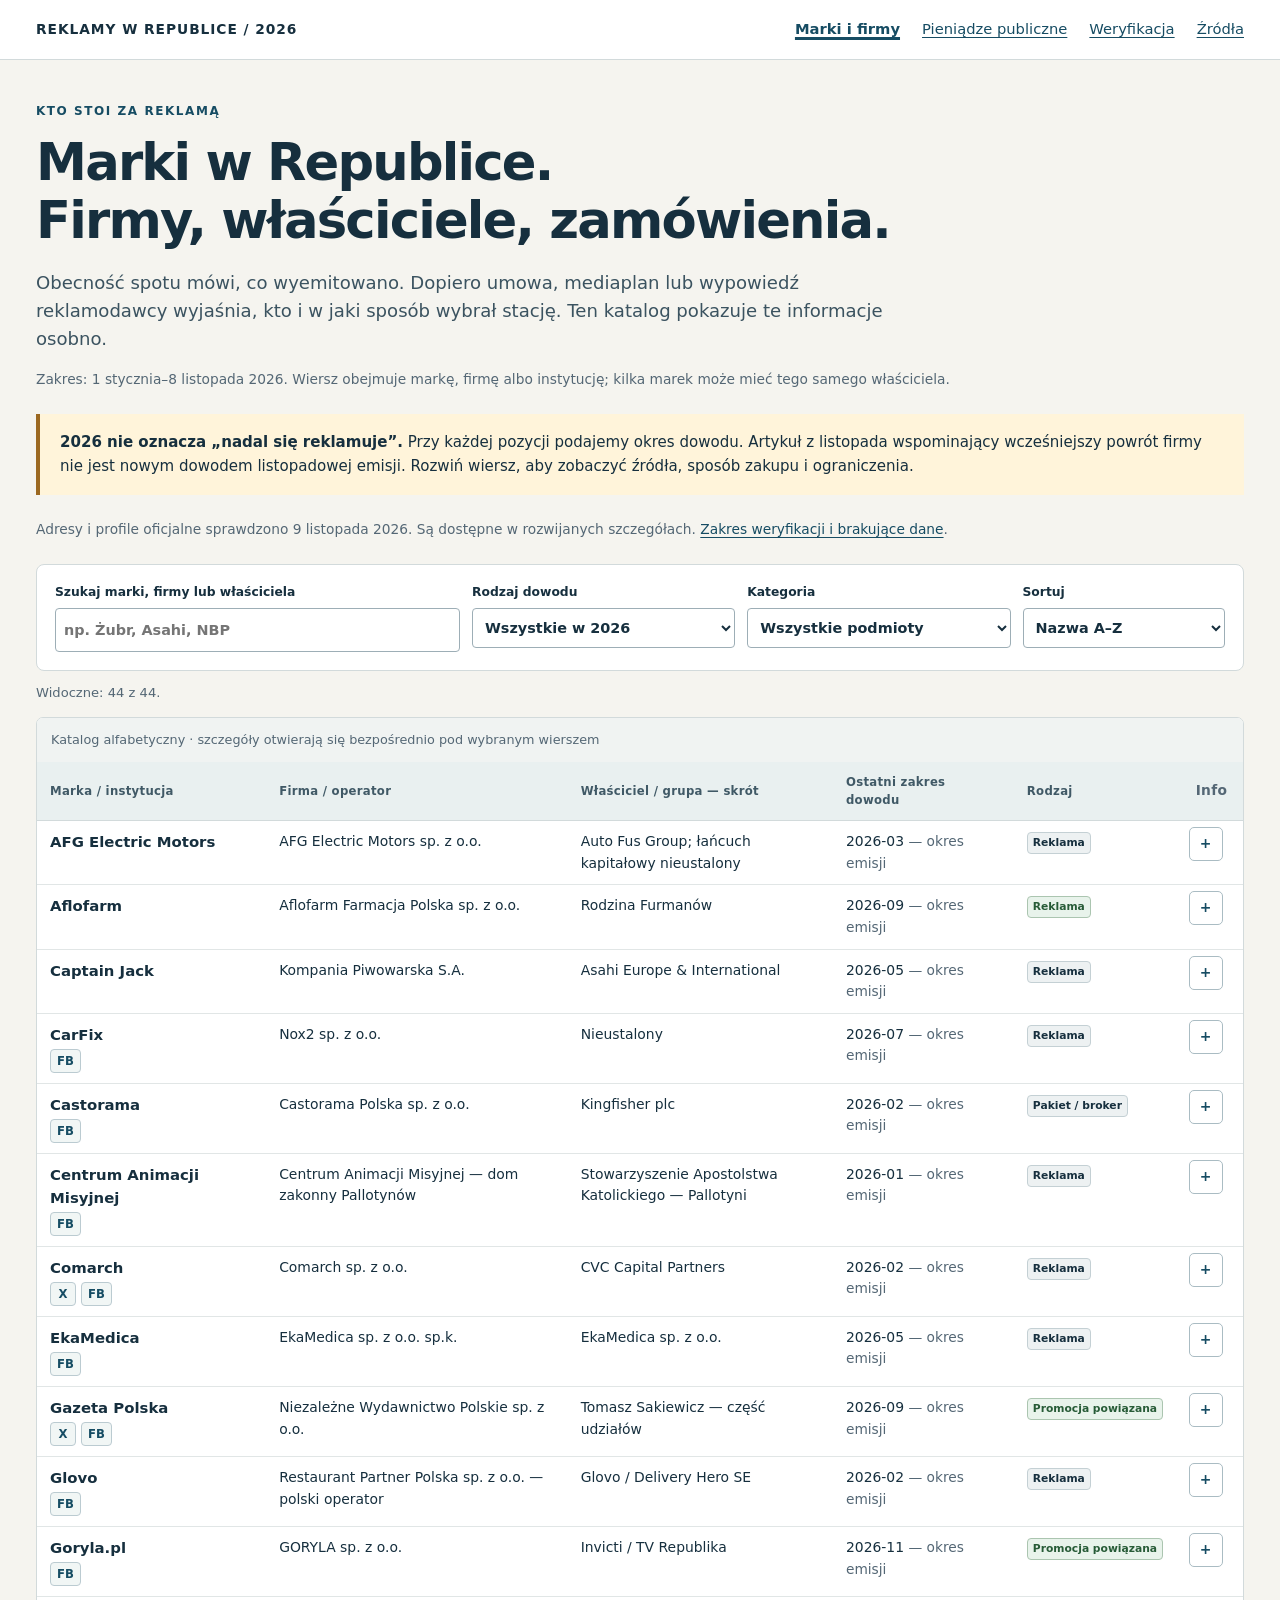
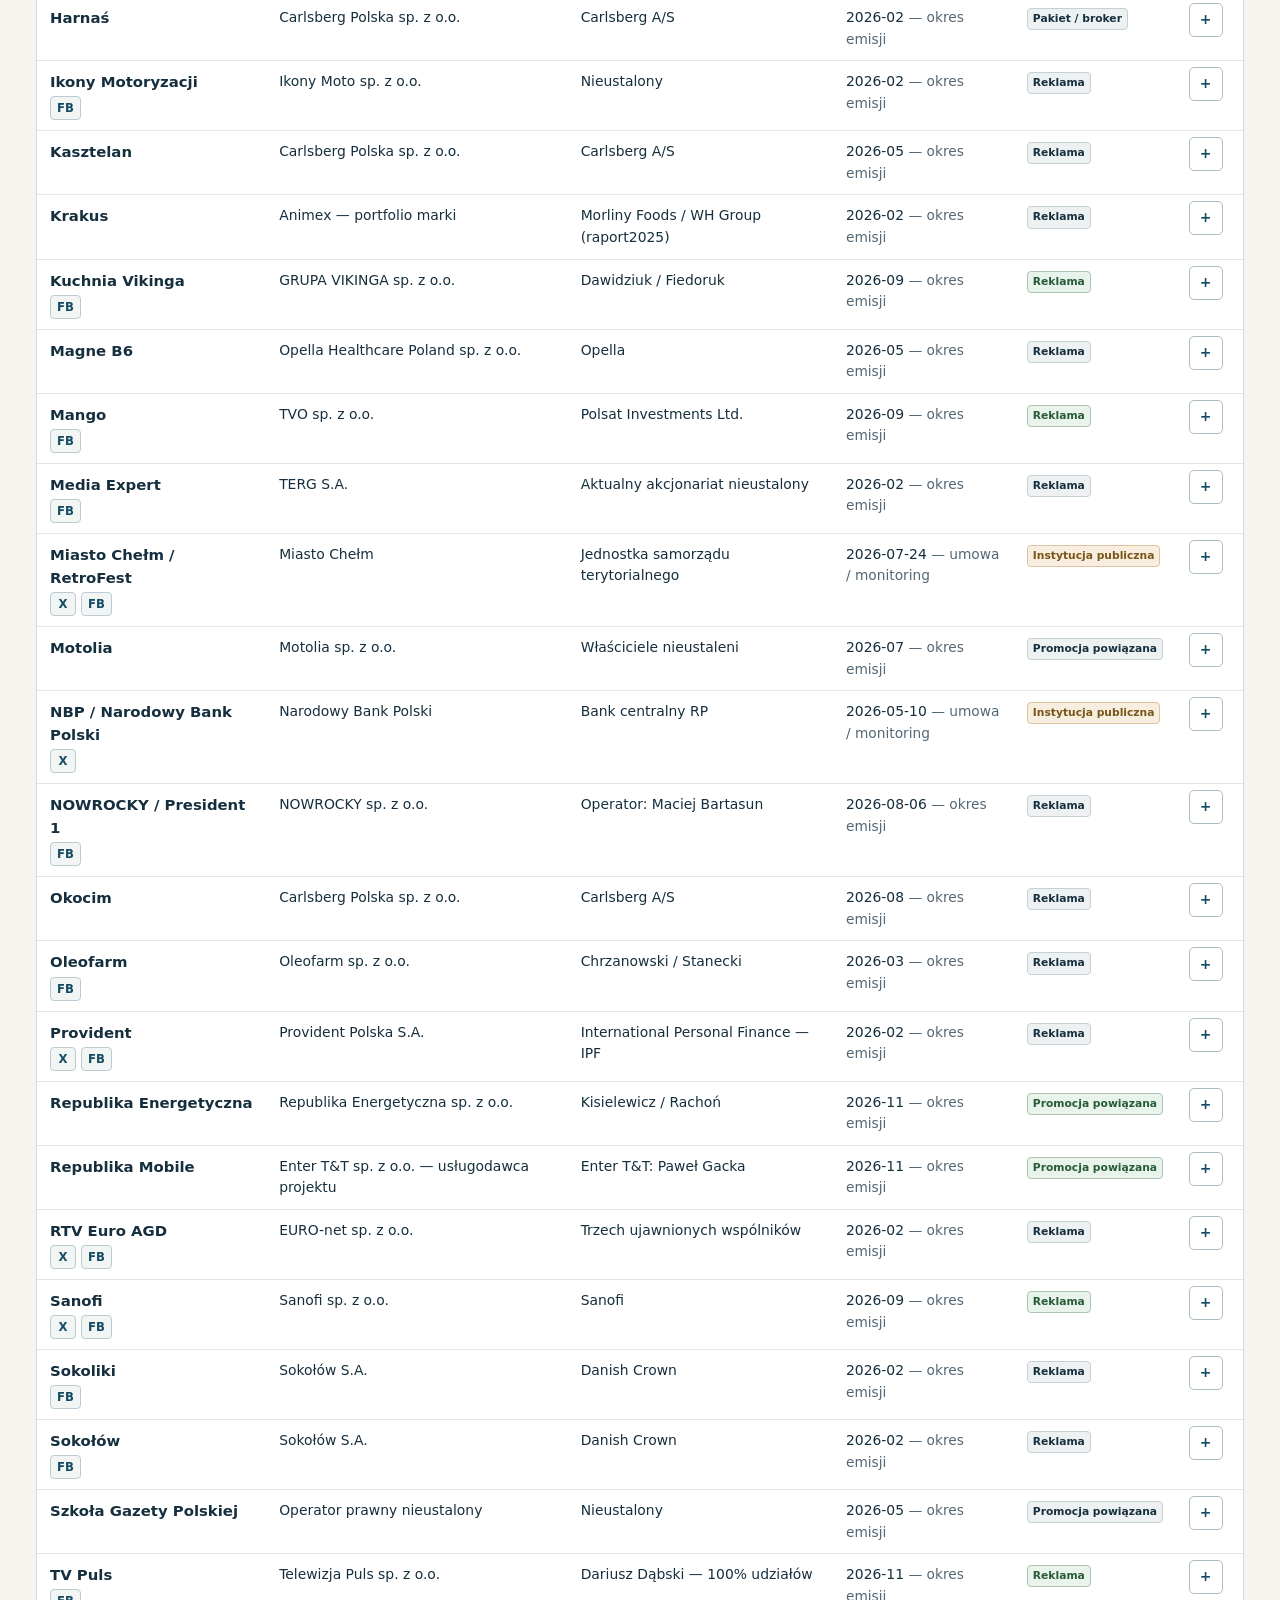
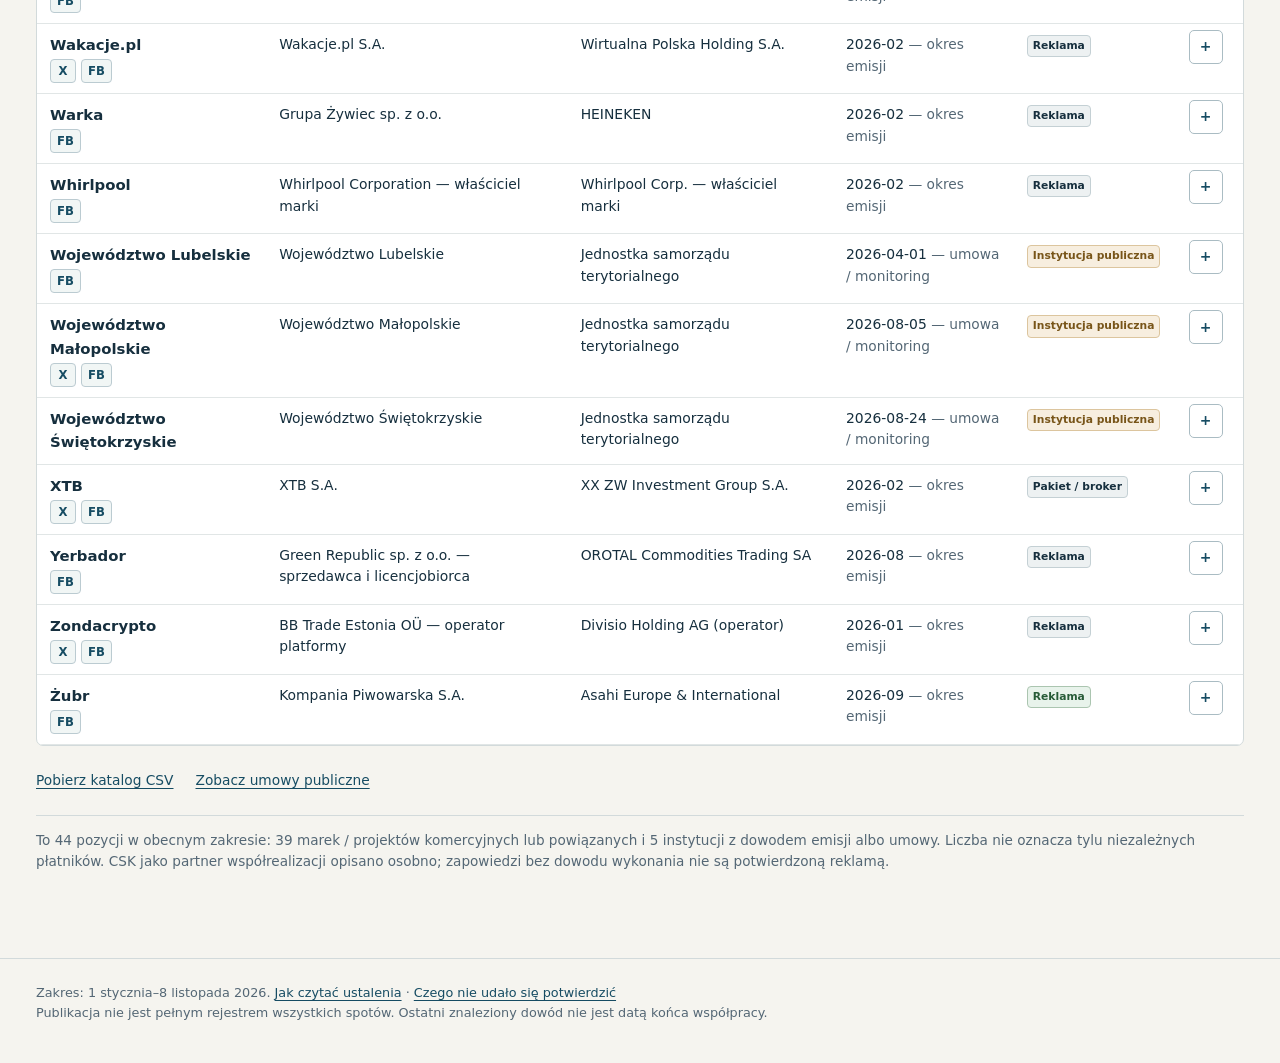
==== commit 3a4a561c: "Remove unavailable social links and obsolete version history" ====
--- a/tv-republika-2026/index.html
+++ b/tv-republika-2026/index.html
@@ -1 +1 @@
-<!doctype html><html lang="pl"><head><meta charset="utf-8"><meta name="viewport" content="width=device-width,initial-scale=1"><title>Marki i firmy | Reklamy w Republice 2026</title><meta name="description" content="Marki, firmy, sposób zakupu reklamy i instytucje publiczne. Ustalenia dotyczące 2026, ze źródłami i ograniczeniami weryfikacji."><link rel="icon" href="assets/favicon.svg"><link rel="stylesheet" href="assets/site.css"><script src="assets/app.js" defer></script></head><body><a href="#main" class="skip">Przejdź do treści</a><header class="site"><div><a class="wordmark" href="index.html">REKLAMY W REPUBLICE / 2026</a><nav aria-label="Główna nawigacja"><a href="index.html" aria-current="page">Marki i firmy</a><a href="pieniadze-publiczne.html">Pieniądze publiczne</a><a href="weryfikacja.html">Weryfikacja</a><a href="zrodla.html">Źródła</a></nav></div></header><main id="main"><p class="eyebrow">Kto stoi za reklamą</p><h1>Marki w Republice.<br>Firmy, właściciele, zamówienia.</h1><p class="lead">Obecność spotu mówi, co wyemitowano. Dopiero umowa, mediaplan lub wypowiedź reklamodawcy wyjaśnia, kto i w jaki sposób wybrał stację. Ten katalog pokazuje te informacje osobno.</p><p class="fine">Zakres: 1 stycznia–8 listopada 2026. Wiersz obejmuje markę, firmę albo instytucję; kilka marek może mieć tego samego właściciela.</p><div class="notice"><b>2026 nie oznacza „nadal się reklamuje”.</b> Przy każdej pozycji podajemy okres dowodu. Artykuł z listopada wspominający wcześniejszy powrót firmy nie jest nowym dowodem listopadowej emisji. Rozwiń wiersz, aby zobaczyć źródła, sposób zakupu i ograniczenia.</div><p class="fine contact-update">Adresy i profile oficjalne sprawdzono 9 listopada 2026. Są dostępne w rozwijanych szczegółach. <a href="weryfikacja.html#adresy-profile">Zakres weryfikacji i brakujące dane</a>.</p><section data-browser aria-label="Katalog marek i instytucji"><div class="toolbar"><label class="search-control">Szukaj marki, firmy lub właściciela<input type="search" id="brand-search" data-search placeholder="np. Żubr, Asahi, NBP" autocomplete="off"></label><label>Rodzaj dowodu<select data-proof id="proof-filter"><option value="">Wszystkie w 2026</option><option value="emission">Potwierdzona emisja / promocja</option><option value="contract2026">Umowa zawarta w 2026</option><option value="continued">Starsza umowa realizowana w 2026</option><option value="future">Tylko przyszła realizacja</option></select></label><label>Kategoria<select data-category id="category-filter"><option value="">Wszystkie podmioty</option><option value="public">Instytucja publiczna</option><option value="package">Zakup pakietowy / brokerski</option><option value="related">Promocja powiązana</option></select></label><label class="sort-control">Sortuj<select data-sort id="brand-sort"><option value="brand">Nazwa A–Z</option><option value="operator">Firma / instytucja A–Z</option><option value="latest">Okres dowodu: najnowsze</option></select></label></div><p class="count" data-count aria-live="polite"></p><div class="table-frame"><table class="data-table"><caption>Katalog alfabetyczny · szczegóły otwierają się bezpośrednio pod wybranym wierszem</caption><colgroup><col class="brand-col"><col class="operator-col"><col class="owner-col desktop"><col class="date-col desktop"><col class="type-col desktop"><col class="toggle-col"></colgroup><thead><tr><th scope="col">Marka / instytucja</th><th scope="col">Firma / operator</th><th scope="col" class="desktop">Właściciel / grupa — skrót</th><th scope="col" class="desktop">Ostatni zakres dowodu</th><th scope="col" class="desktop">Rodzaj</th><th scope="col"><span class="fine">Info</span></th></tr></thead><tbody data-entry="R028" data-brand="AFG Electric Motors" data-operator="AFG Electric Motors sp. z o.o." data-latest="2026-03" data-proof="emission" data-category="commercial" id="R028"><tr class="summary-row"><td><strong>AFG Electric Motors</strong><span class="mobile-meta">Emisja / promocja 2026</span></td><td>AFG Electric Motors sp. z o.o.</td><td class="desktop">Auto Fus Group; łańcuch kapitałowy nieustalony</td><td class="desktop">2026-03<span class="muted"> — okres emisji</span></td><td class="desktop"><span class="badge ">Reklama</span></td><td class="toggle-col"><button class="toggle" type="button" aria-expanded="false" aria-controls="detail-R028" aria-label="Szczegóły: AFG Electric Motors">+</button></td></tr><tr class="detail-row" id="detail-R028"><td colspan="6"><div class="detail-inner"><h3>AFG Electric Motors</h3><dl><dt>Co i kiedy potwierdzono</dt><dd>marzec 2026. Rodzaj: spot; sponsoring niewyodrębniony w źródle<span class="refs"><a href="zrodla.html#S07" title="Press / Nielsen: marzec 2026">S07 ↗</a></span></dd><dt>Data publikacji źródła</dt><dd>2026-04-16; jest odrębna od daty emisji / umowy.<span class="refs"></span></dd><dt>Firma / operator</dt><dd>AFG Electric Motors sp. z o.o.<span class="refs"><a href="zrodla.html#OP18" title="Dongfeng Motor Polska — polityka prywatności">OP18 ↗</a> <a href="zrodla.html#OP19" title="Dongfeng Garwolin — opis współpracy z Auto Fus Group">OP19 ↗</a></span></dd><dt>Własność i role</dt><dd>Powiązanie handlowe: Auto Fus Group; łańcuch kapitałowy nieustalony<span class="refs"><a href="zrodla.html#OP18" title="Dongfeng Motor Polska — polityka prywatności">OP18 ↗</a> <a href="zrodla.html#OP19" title="Dongfeng Garwolin — opis współpracy z Auto Fus Group">OP19 ↗</a></span></dd><dt>Granice ustalenia własności</dt><dd>Oficjalna polityka serwisu identyfikuje importera. Producent Dongfeng nie staje się przez to wykazanym właścicielem AFG ani płatnikiem reklamy.<span class="refs"></span></dd><dt>Wybór stacji</dt><dd>Nieustalone, kto wybrał stację<span class="refs"></span></dd><dt>Droga zakupu</dt><dd>Nieustalony sposób zakupu tej emisji<span class="refs"></span></dd><dt>Dom mediowy / obsługa</dt><dd>Nieustalona dla konkretnej emisji<span class="refs"></span></dd><dt>Płatnik / kontrahent</dt><dd>Nieustalony na podstawie umowy lub faktury<span class="refs"></span></dd><dt>Co pozostaje nieustalone</dt><dd>Źródła potwierdzają obecność reklamową, lecz nie ujawniają instrukcji wyboru stacji ani umowy.<span class="refs"></span></dd><dt>Płatności za 2026</dt><dd>Nie ustalono płatności przypisanej do usług i dat przelewów roku 2026; nie oznacza zera.<span class="refs"></span></dd><dt>Ostatnie 90 dni</dt><dd>WCZEŚNIEJSZY. Nie jest to potwierdzenie końca współpracy.<span class="refs"></span></dd></dl><section class="official-contacts" aria-labelledby="contacts-R028"><h4 id="contacts-R028">Adres i profile oficjalne</h4><dl><dt>Siedziba prawna operatora</dt><dd><strong>AFG ELECTRIC MOTORS SPÓŁKA Z OGRANICZONĄ ODPOWIEDZIALNOŚCIĄ</strong><br>ul. Ostrobramska 73, 04-175 Warszawa, Polska<span class="refs"><a href="zrodla.html#CT001" title="Ministerstwo Sprawiedliwości — odpis aktualny KRS 0001083458">Źródło CT001 ↗</a> · sprawdzono 9 listopada 2026</span><p class="fine">Odczytano bezpośrednio publiczne API KRS; Dział 1, siedziba i adres podmiotu.</p></dd></dl></section></div></td></tr></tbody><tbody data-entry="R007" data-brand="Aflofarm" data-operator="Aflofarm Farmacja Polska sp. z o.o." data-latest="2026-09" data-proof="emission" data-category="commercial" id="R007"><tr class="summary-row"><td><strong>Aflofarm</strong><span class="brand-social" role="group" aria-label="Oficjalne profile — Aflofarm"><a class="brand-social-link" data-platform="facebook" href="https://www.facebook.com/postroniezdrowia/" target="_blank" rel="noopener noreferrer" aria-label="Facebook — Aflofarm — Po Stronie Zdrowia; profil operatora lub instytucji. Otwiera się w nowej karcie." title="Facebook — Aflofarm — Po Stronie Zdrowia; profil operatora lub instytucji. Otwiera się w nowej karcie.">FB</a></span><span class="mobile-meta">Emisja / promocja 2026</span></td><td>Aflofarm Farmacja Polska sp. z o.o.</td><td class="desktop">Rodzina Furmanów</td><td class="desktop">2026-09<span class="muted"> — okres emisji</span></td><td class="desktop"><span class="badge recent">Reklama</span></td><td class="toggle-col"><button class="toggle" type="button" aria-expanded="false" aria-controls="detail-R007" aria-label="Szczegóły: Aflofarm">+</button></td></tr><tr class="detail-row" id="detail-R007"><td colspan="6"><div class="detail-inner"><h3>Aflofarm</h3><dl><dt>Co i kiedy potwierdzono</dt><dd>wrzesień 2026; także lipiec i sierpień. Rodzaj: spot; sponsoring niewyodrębniony w źródle<span class="refs"><a href="zrodla.html#S02" title="Press / Nielsen: wrzesień 2026">S02 ↗</a> <a href="zrodla.html#S03" title="Press / Nielsen: sierpień 2026">S03 ↗</a> <a href="zrodla.html#S04" title="Press / Nielsen: lipiec 2026">S04 ↗</a></span></dd><dt>Data publikacji źródła</dt><dd>2026-10-13; jest odrębna od daty emisji / umowy.<span class="refs"></span></dd><dt>Firma / operator</dt><dd>Aflofarm Farmacja Polska sp. z o.o.<span class="refs"><a href="zrodla.html#OC18" title="Aflofarm — Zarząd i rodzina założycieli">OC18 ↗</a> <a href="zrodla.html#OC19" title="Aflofarm — Sukces, który tworzą pokolenia">OC19 ↗</a></span></dd><dt>Własność i role</dt><dd>Biznes rodzinny: Rodzina Furmanów<span class="refs"><a href="zrodla.html#OC18" title="Aflofarm — Zarząd i rodzina założycieli">OC18 ↗</a> <a href="zrodla.html#OC19" title="Aflofarm — Sukces, który tworzą pokolenia">OC19 ↗</a></span></dd><dt>Granice ustalenia własności</dt><dd>Własna strona opisuje przekazanie firmy Jackowi, Wojciechowi i Tomaszowi Furmanom. Nie publikuje aktualnych procentów udziałów. Monitoring wymienia firmę, bez pełnej listy produktów.<span class="refs"></span></dd><dt>Wybór stacji</dt><dd>Nieustalone, kto wybrał stację<span class="refs"></span></dd><dt>Droga zakupu</dt><dd>Nieustalony sposób zakupu tej emisji<span class="refs"></span></dd><dt>Dom mediowy / obsługa</dt><dd>Nieustalona dla konkretnej emisji<span class="refs"></span></dd><dt>Płatnik / kontrahent</dt><dd>Nieustalony na podstawie umowy lub faktury<span class="refs"></span></dd><dt>Co pozostaje nieustalone</dt><dd>Źródła potwierdzają obecność reklamową, lecz nie ujawniają instrukcji wyboru stacji ani umowy.<span class="refs"></span></dd><dt>Płatności za 2026</dt><dd>Nie ustalono płatności przypisanej do usług i dat przelewów roku 2026; nie oznacza zera.<span class="refs"></span></dd><dt>Ostatnie 90 dni</dt><dd>AKTUALNY. Nie jest to potwierdzenie końca współpracy.<span class="refs"></span></dd></dl><section class="official-contacts" aria-labelledby="contacts-R007"><h4 id="contacts-R007">Adres i profile oficjalne</h4><dl><dt>Siedziba prawna operatora</dt><dd><strong>Aflofarm Farmacja Polska sp. z o.o.</strong><br>ul. Partyzancka 133/151, 95-200 Pabianice, Polska<span class="refs"><a href="zrodla.html#CT002" title="Skontaktuj się z nami — Aflofarm">Źródło CT002 ↗</a> · sprawdzono 9 listopada 2026</span><p class="fine">Oficjalna strona firmy wprost oznacza adres jako siedzibę; administrator danych w tej samej treści ma tę samą siedzibę.</p></dd><dt>Facebook</dt><dd><a href="https://www.facebook.com/postroniezdrowia/" target="_blank" rel="noopener noreferrer">Aflofarm — Po Stronie Zdrowia</a><br><span class="fine">operator / instytucja</span><span class="refs"><a href="zrodla.html#CT002" title="Aflofarm — Kontakt i odnośnik społecznościowy">Źródło CT002 ↗</a> · sprawdzono 9 listopada 2026</span></dd></dl></section></div></td></tr></tbody><tbody data-entry="R039" data-brand="Captain Jack" data-operator="Kompania Piwowarska S.A." data-latest="2026-05" data-proof="emission" data-category="commercial" id="R039"><tr class="summary-row"><td><strong>Captain Jack</strong><span class="brand-social" role="group" aria-label="Oficjalne profile — Captain Jack"><a class="brand-social-link" data-platform="facebook" href="https://www.facebook.com/CaptainJackbeer" target="_blank" rel="noopener noreferrer" aria-label="Facebook — Captain Jack — polska marka; profil marki. Otwiera się w nowej karcie." title="Facebook — Captain Jack — polska marka; profil marki. Otwiera się w nowej karcie.">FB</a></span><span class="mobile-meta">Emisja / promocja 2026</span></td><td>Kompania Piwowarska S.A.</td><td class="desktop">Asahi Europe &amp; International</td><td class="desktop">2026-05<span class="muted"> — okres emisji</span></td><td class="desktop"><span class="badge ">Reklama</span></td><td class="toggle-col"><button class="toggle" type="button" aria-expanded="false" aria-controls="detail-R039" aria-label="Szczegóły: Captain Jack">+</button></td></tr><tr class="detail-row" id="detail-R039"><td colspan="6"><div class="detail-inner"><h3>Captain Jack</h3><dl><dt>Co i kiedy potwierdzono</dt><dd>maj / 1–9 czerwca 2026 — przedział w artykule niejednoznaczny. Rodzaj: spot; sponsoring niewyodrębniony w źródle<span class="refs"><a href="zrodla.html#S11" title="Wirtualne Media / Nielsen: liczby spotów marek Republiki">S11 ↗</a></span></dd><dt>Data publikacji źródła</dt><dd>2026-06-12; jest odrębna od daty emisji / umowy.<span class="refs"></span></dd><dt>Firma / operator</dt><dd>Kompania Piwowarska S.A.<span class="refs"><a href="zrodla.html#OC20" title="Kompania Piwowarska — Nasze piwa">OC20 ↗</a> <a href="zrodla.html#OC21" title="Asahi Europe &amp; International — Our brands">OC21 ↗</a> <a href="zrodla.html#OC22" title="Asahi Group Holdings — consolidated subsidiary Kompania Piwowarska">OC22 ↗</a> <a href="zrodla.html#OC23" title="Asahi Europe &amp; International — About us">OC23 ↗</a></span></dd><dt>Własność i role</dt><dd>Grupa operacyjna: Asahi Europe &amp; International; Grupa nadrzędna: Asahi Group Holdings, Ltd.<span class="refs"><a href="zrodla.html#OC20" title="Kompania Piwowarska — Nasze piwa">OC20 ↗</a> <a href="zrodla.html#OC21" title="Asahi Europe &amp; International — Our brands">OC21 ↗</a> <a href="zrodla.html#OC22" title="Asahi Group Holdings — consolidated subsidiary Kompania Piwowarska">OC22 ↗</a> <a href="zrodla.html#OC23" title="Asahi Europe &amp; International — About us">OC23 ↗</a></span></dd><dt>Granice ustalenia własności</dt><dd>Obie marki należą do portfolio Kompanii Piwowarskiej. Reklama Żubra nie dowodzi emisji reklam wszystkich innych marek grupy.<span class="refs"></span></dd><dt>Wybór stacji</dt><dd>Nieustalone, kto wybrał stację<span class="refs"></span></dd><dt>Droga zakupu</dt><dd>Nieustalony sposób zakupu tej emisji<span class="refs"></span></dd><dt>Dom mediowy / obsługa</dt><dd>Nieustalona dla konkretnej emisji<span class="refs"></span></dd><dt>Płatnik / kontrahent</dt><dd>Nieustalony na podstawie umowy lub faktury<span class="refs"></span></dd><dt>Co pozostaje nieustalone</dt><dd>Źródła potwierdzają obecność reklamową, lecz nie ujawniają instrukcji wyboru stacji ani umowy.<span class="refs"></span></dd><dt>Płatności za 2026</dt><dd>Nie ustalono płatności przypisanej do usług i dat przelewów roku 2026; nie oznacza zera.<span class="refs"></span></dd><dt>Ostatnie 90 dni</dt><dd>WCZEŚNIEJSZY. Nie jest to potwierdzenie końca współpracy.<span class="refs"></span></dd></dl><section class="official-contacts" aria-labelledby="contacts-R039"><h4 id="contacts-R039">Adres i profile oficjalne</h4><dl><dt>Siedziba prawna operatora</dt><dd><strong>KOMPANIA PIWOWARSKA SPÓŁKA AKCYJNA</strong><br>ul. Emilii Plater 53, 00-113 Warszawa, Polska<span class="refs"><a href="zrodla.html#CT003" title="Ministerstwo Sprawiedliwości — odpis aktualny KRS 0000086269">Źródło CT003 ↗</a> · sprawdzono 9 listopada 2026</span><p class="fine">Odczytano bezpośrednio publiczne API KRS; Dział 1, siedziba i adres podmiotu. Aktualna siedziba jest w Warszawie. Poznań, ul. Szwajcarska 11, występuje w starszych dokumentach i jako adres korespondencyjny; nie zastępuje aktualnego adresu rejestrowego.</p></dd><dt>Facebook</dt><dd><a href="https://www.facebook.com/CaptainJackbeer" target="_blank" rel="noopener noreferrer">Captain Jack — polska marka</a><br><span class="fine">marka</span><span class="refs"><a href="zrodla.html#CT004" title="Captain Jack — oficjalna karta marki Kompanii Piwowarskiej">Źródło CT004 ↗</a> · sprawdzono 9 listopada 2026</span></dd></dl></section></div></td></tr></tbody><tbody data-entry="R022" data-brand="CarFix" data-operator="Nox2 sp. z o.o." data-latest="2026-07" data-proof="emission" data-category="commercial" id="R022"><tr class="summary-row"><td><strong>CarFix</strong><span class="brand-social" role="group" aria-label="Oficjalne profile — CarFix"><a class="brand-social-link" data-platform="facebook" href="https://www.facebook.com/carfix.ac.eu/" target="_blank" rel="noopener noreferrer" aria-label="Facebook — CarFix; profil marki. Otwiera się w nowej karcie." title="Facebook — CarFix; profil marki. Otwiera się w nowej karcie.">FB</a></span><span class="mobile-meta">Emisja / promocja 2026</span></td><td>Nox2 sp. z o.o.</td><td class="desktop">Nieustalony</td><td class="desktop">2026-07<span class="muted"> — okres emisji</span></td><td class="desktop"><span class="badge ">Reklama</span></td><td class="toggle-col"><button class="toggle" type="button" aria-expanded="false" aria-controls="detail-R022" aria-label="Szczegóły: CarFix">+</button></td></tr><tr class="detail-row" id="detail-R022"><td colspan="6"><div class="detail-inner"><h3>CarFix</h3><dl><dt>Co i kiedy potwierdzono</dt><dd>lipiec 2026. Rodzaj: spot; sponsoring niewyodrębniony w źródle<span class="refs"><a href="zrodla.html#S04" title="Press / Nielsen: lipiec 2026">S04 ↗</a></span></dd><dt>Data publikacji źródła</dt><dd>2026-08-10; jest odrębna od daty emisji / umowy.<span class="refs"></span></dd><dt>Firma / operator</dt><dd>Nox2 sp. z o.o.<span class="refs"><a href="zrodla.html#OP07" title="CarFix — regulamin sklepu">OP07 ↗</a></span></dd><dt>Własność i role</dt><dd>Właściciel nadrzędny: Nieustalony<span class="refs"><a href="zrodla.html#OP07" title="CarFix — regulamin sklepu">OP07 ↗</a></span></dd><dt>Granice ustalenia własności</dt><dd>Regulamin CarFix potwierdza operatora. Aktualnych wspólników i płatnika kampanii nie ustalono.<span class="refs"></span></dd><dt>Wybór stacji</dt><dd>Nieustalone, kto wybrał stację<span class="refs"></span></dd><dt>Droga zakupu</dt><dd>Nieustalony sposób zakupu tej emisji<span class="refs"></span></dd><dt>Dom mediowy / obsługa</dt><dd>Nieustalona dla konkretnej emisji<span class="refs"></span></dd><dt>Płatnik / kontrahent</dt><dd>Nieustalony na podstawie umowy lub faktury<span class="refs"></span></dd><dt>Co pozostaje nieustalone</dt><dd>Źródła potwierdzają obecność reklamową, lecz nie ujawniają instrukcji wyboru stacji ani umowy.<span class="refs"></span></dd><dt>Płatności za 2026</dt><dd>Nie ustalono płatności przypisanej do usług i dat przelewów roku 2026; nie oznacza zera.<span class="refs"></span></dd><dt>Ostatnie 90 dni</dt><dd>WCZEŚNIEJSZY. Nie jest to potwierdzenie końca współpracy.<span class="refs"></span></dd></dl><section class="official-contacts" aria-labelledby="contacts-R022"><h4 id="contacts-R022">Adres i profile oficjalne</h4><dl><dt>Siedziba prawna operatora</dt><dd><strong>NOX2 SPÓŁKA Z OGRANICZONĄ ODPOWIEDZIALNOŚCIĄ</strong><br>ul. Sarmacka 5G, 02-972 Warszawa, Polska<span class="refs"><a href="zrodla.html#CT005" title="Ministerstwo Sprawiedliwości — odpis aktualny KRS 0001126653">Źródło CT005 ↗</a> · sprawdzono 9 listopada 2026</span><p class="fine">Odczytano bezpośrednio publiczne API KRS; Dział 1, siedziba i adres podmiotu. KRS wskazuje kod 02-972; regulamin CarFix podaje 00-972. Rozstrzygnięto według aktualnego odpisu, bez kopiowania błędnego kodu z regulaminu.</p></dd><dt>Facebook</dt><dd><a href="https://www.facebook.com/carfix.ac.eu/" target="_blank" rel="noopener noreferrer">CarFix</a><br><span class="fine">marka</span><span class="refs"><a href="zrodla.html#CT006" title="CarFix — oficjalna strona">Źródło CT006 ↗</a> · sprawdzono 9 listopada 2026</span></dd></dl></section></div></td></tr></tbody><tbody data-entry="R003" data-brand="Castorama" data-operator="Castorama Polska sp. z o.o." data-latest="2026-02" data-proof="emission" data-category="commercial package" id="R003"><tr class="summary-row"><td><strong>Castorama</strong><span class="brand-social" role="group" aria-label="Oficjalne profile — Castorama"><a class="brand-social-link" data-platform="facebook" href="https://www.facebook.com/CastoramaPolska" target="_blank" rel="noopener noreferrer" aria-label="Facebook — Castorama Polska; profil marki. Otwiera się w nowej karcie." title="Facebook — Castorama Polska; profil marki. Otwiera się w nowej karcie.">FB</a></span><span class="mobile-meta">Emisja / promocja 2026</span></td><td>Castorama Polska sp. z o.o.</td><td class="desktop">Kingfisher plc</td><td class="desktop">2026-02<span class="muted"> — okres emisji</span></td><td class="desktop"><span class="badge ">Pakiet / broker</span></td><td class="toggle-col"><button class="toggle" type="button" aria-expanded="false" aria-controls="detail-R003" aria-label="Szczegóły: Castorama">+</button></td></tr><tr class="detail-row" id="detail-R003"><td colspan="6"><div class="detail-inner"><h3>Castorama</h3><dl><dt>Co i kiedy potwierdzono</dt><dd>styczeń–luty 2026. Rodzaj: spot; sponsoring niewyodrębniony w źródle<span class="refs"><a href="zrodla.html#S10" title="Wirtualne Media: powroty reklamodawców i pakiety">S10 ↗</a></span></dd><dt>Data publikacji źródła</dt><dd>2026-03-11; jest odrębna od daty emisji / umowy.<span class="refs"></span></dd><dt>Firma / operator</dt><dd>Castorama Polska sp. z o.o.<span class="refs"><a href="zrodla.html#OC06" title="Poznaj nas — Castorama">OC06 ↗</a> <a href="zrodla.html#OC07" title="Castorama Polska sp. z o.o. oraz Rank Progress S.A.">OC07 ↗</a> <a href="zrodla.html#OC08" title="Kontakt — Castorama">OC08 ↗</a></span></dd><dt>Własność i role</dt><dd>Grupa kapitałowa: Kingfisher plc<span class="refs"><a href="zrodla.html#OC06" title="Poznaj nas — Castorama">OC06 ↗</a> <a href="zrodla.html#OC07" title="Castorama Polska sp. z o.o. oraz Rank Progress S.A.">OC07 ↗</a> <a href="zrodla.html#OC08" title="Kontakt — Castorama">OC08 ↗</a></span></dd><dt>Granice ustalenia własności</dt><dd>Potwierdzono operatora i grupę. Nie odtwarzano wszystkich pośrednich spółek holdingowych.<span class="refs"></span></dd><dt>Wybór stacji</dt><dd>Pakiet bez odrębnej decyzji o stacji — według firmy<span class="refs"><a href="zrodla.html#S10" title="Wirtualne Media: powroty reklamodawców i pakiety">S10 ↗</a></span></dd><dt>Droga zakupu</dt><dd>Pakiet Polsat Ogólny — kampania opisana w marcu 2026<span class="refs"></span></dd><dt>Dom mediowy / obsługa</dt><dd>Made In PR przekazała stanowisko marki; nie jest to dowód, że kupowała media<span class="refs"><a href="zrodla.html#S10" title="Wirtualne Media: powroty reklamodawców i pakiety">S10 ↗</a></span></dd><dt>Płatnik / kontrahent</dt><dd>Castorama jako reklamodawca; strona rozliczenia z brokerem nieujawniona<span class="refs"></span></dd><dt>Co pozostaje nieustalone</dt><dd>Marka tłumaczyła emisję składem pakietu, bez osobnej kampanii dedykowanej Republice.<span class="refs"></span></dd><dt>Płatności za 2026</dt><dd>Nie ustalono płatności przypisanej do usług i dat przelewów roku 2026; nie oznacza zera.<span class="refs"></span></dd><dt>Ostatnie 90 dni</dt><dd>WCZEŚNIEJSZY. Nie jest to potwierdzenie końca współpracy.<span class="refs"></span></dd></dl><section class="official-contacts" aria-labelledby="contacts-R003"><h4 id="contacts-R003">Adres i profile oficjalne</h4><dl><dt>Siedziba prawna operatora</dt><dd><strong>CASTORAMA POLSKA SPÓŁKA Z OGRANICZONĄ ODPOWIEDZIALNOŚCIĄ</strong><br>ul. Krakowiaków 78, 02-255 Warszawa, Polska<span class="refs"><a href="zrodla.html#CT007" title="Ministerstwo Sprawiedliwości — odpis aktualny KRS 0000024785">Źródło CT007 ↗</a> · sprawdzono 9 listopada 2026</span><p class="fine">Odczytano bezpośrednio publiczne API KRS; Dział 1, siedziba i adres podmiotu.</p></dd><dt>Facebook</dt><dd><a href="https://www.facebook.com/CastoramaPolska" target="_blank" rel="noopener noreferrer">Castorama Polska</a><br><span class="fine">marka</span><span class="refs"><a href="zrodla.html#CT008" title="Regulamin konkursu Kwiaty za elektrograty — Castorama">Źródło CT008 ↗</a> · sprawdzono 9 listopada 2026</span></dd></dl></section></div></td></tr></tbody><tbody data-entry="R025" data-brand="Centrum Animacji Misyjnej" data-operator="Centrum Animacji Misyjnej — dom zakonny Pallotynów" data-latest="2026-01" data-proof="emission" data-category="commercial" id="R025"><tr class="summary-row"><td><strong>Centrum Animacji Misyjnej</strong><span class="brand-social" role="group" aria-label="Oficjalne profile — Centrum Animacji Misyjnej"><a class="brand-social-link" data-platform="facebook" href="https://www.facebook.com/CentrumAnimacjiMisyjnej" target="_blank" rel="noopener noreferrer" aria-label="Facebook — Centrum Animacji Misyjnej — Konstancin-Jeziorna; profil marki. Otwiera się w nowej karcie." title="Facebook — Centrum Animacji Misyjnej — Konstancin-Jeziorna; profil marki. Otwiera się w nowej karcie.">FB</a></span><span class="mobile-meta">Emisja / promocja 2026</span></td><td>Centrum Animacji Misyjnej — dom zakonny Pallotynów</td><td class="desktop">Stowarzyszenie Apostolstwa Katolickiego — Pallotyni</td><td class="desktop">2026-01<span class="muted"> — okres emisji</span></td><td class="desktop"><span class="badge ">Reklama</span></td><td class="toggle-col"><button class="toggle" type="button" aria-expanded="false" aria-controls="detail-R025" aria-label="Szczegóły: Centrum Animacji Misyjnej">+</button></td></tr><tr class="detail-row" id="detail-R025"><td colspan="6"><div class="detail-inner"><h3>Centrum Animacji Misyjnej</h3><dl><dt>Co i kiedy potwierdzono</dt><dd>styczeń 2026. Rodzaj: spot; sponsoring niewyodrębniony w źródle<span class="refs"><a href="zrodla.html#S05" title="Press / Nielsen: styczeń 2026">S05 ↗</a></span></dd><dt>Data publikacji źródła</dt><dd>2026-02-06; jest odrębna od daty emisji / umowy.<span class="refs"></span></dd><dt>Firma / operator</dt><dd>Centrum Animacji Misyjnej — dom zakonny Pallotynów<span class="refs"><a href="zrodla.html#K05" title="Centrum Animacji Misyjnej — Archidiecezja Warszawska">K05 ↗</a></span></dd><dt>Własność i role</dt><dd>Instytucja prowadząca: Stowarzyszenie Apostolstwa Katolickiego — Pallotyni<span class="refs"><a href="zrodla.html#K05" title="Centrum Animacji Misyjnej — Archidiecezja Warszawska">K05 ↗</a></span></dd><dt>Granice ustalenia własności</dt><dd>Instytucja zakonna, bez struktury udziałów spółki. Nie ustalono strony rozliczającej reklamę.<span class="refs"></span></dd><dt>Wybór stacji</dt><dd>Nieustalone, kto wybrał stację<span class="refs"></span></dd><dt>Droga zakupu</dt><dd>Nieustalony sposób zakupu tej emisji<span class="refs"></span></dd><dt>Dom mediowy / obsługa</dt><dd>Nieustalona dla konkretnej emisji<span class="refs"></span></dd><dt>Płatnik / kontrahent</dt><dd>Nieustalony na podstawie umowy lub faktury<span class="refs"></span></dd><dt>Co pozostaje nieustalone</dt><dd>Źródła potwierdzają obecność reklamową, lecz nie ujawniają instrukcji wyboru stacji ani umowy.<span class="refs"></span></dd><dt>Płatności za 2026</dt><dd>Nie ustalono płatności przypisanej do usług i dat przelewów roku 2026; nie oznacza zera.<span class="refs"></span></dd><dt>Ostatnie 90 dni</dt><dd>WCZEŚNIEJSZY. Nie jest to potwierdzenie końca współpracy.<span class="refs"></span></dd></dl><section class="official-contacts" aria-labelledby="contacts-R025"><h4 id="contacts-R025">Adres i profile oficjalne</h4><dl><dt>Facebook</dt><dd><a href="https://www.facebook.com/CentrumAnimacjiMisyjnej" target="_blank" rel="noopener noreferrer">Centrum Animacji Misyjnej — Konstancin-Jeziorna</a><br><span class="fine">marka</span><span class="refs"><a href="zrodla.html#CT009" title="Pallotyńskie Centrum Animacji Misyjnej — oficjalna strona">Źródło CT009 ↗</a> · sprawdzono 9 listopada 2026</span></dd></dl></section></div></td></tr></tbody><tbody data-entry="R032" data-brand="Comarch" data-operator="Comarch sp. z o.o." data-latest="2026-02" data-proof="emission" data-category="commercial" id="R032"><tr class="summary-row"><td><strong>Comarch</strong><span class="brand-social" role="group" aria-label="Oficjalne profile — Comarch"><a class="brand-social-link" data-platform="x" href="https://x.com/comarchgroup" target="_blank" rel="noopener noreferrer" aria-label="X — Comarch — profil globalny operatora; profil operatora lub instytucji. Otwiera się w nowej karcie." title="X — Comarch — profil globalny operatora; profil operatora lub instytucji. Otwiera się w nowej karcie.">X</a><a class="brand-social-link" data-platform="facebook" href="https://pl-pl.facebook.com/pages/Comarch-Poland/137434822955198" target="_blank" rel="noopener noreferrer" aria-label="Facebook — Comarch Polska — operator; profil operatora lub instytucji. Otwiera się w nowej karcie." title="Facebook — Comarch Polska — operator; profil operatora lub instytucji. Otwiera się w nowej karcie.">FB</a></span><span class="mobile-meta">Emisja / promocja 2026</span></td><td>Comarch sp. z o.o.</td><td class="desktop">CVC Capital Partners</td><td class="desktop">2026-02<span class="muted"> — okres emisji</span></td><td class="desktop"><span class="badge ">Reklama</span></td><td class="toggle-col"><button class="toggle" type="button" aria-expanded="false" aria-controls="detail-R032" aria-label="Szczegóły: Comarch">+</button></td></tr><tr class="detail-row" id="detail-R032"><td colspan="6"><div class="detail-inner"><h3>Comarch</h3><dl><dt>Co i kiedy potwierdzono</dt><dd>styczeń–luty 2026. Rodzaj: spot; sponsoring niewyodrębniony w źródle<span class="refs"><a href="zrodla.html#S10" title="Wirtualne Media: powroty reklamodawców i pakiety">S10 ↗</a></span></dd><dt>Data publikacji źródła</dt><dd>2026-03-11; jest odrębna od daty emisji / umowy.<span class="refs"></span></dd><dt>Firma / operator</dt><dd>Comarch sp. z o.o.<span class="refs"><a href="zrodla.html#OA02" title="Akcjonariusze | COMARCH">OA02 ↗</a> <a href="zrodla.html#OA03" title="Dane osobowe — Comarch">OA03 ↗</a> <a href="zrodla.html#OP25" title="Comarch — przełomowy moment w historii grupy">OP25 ↗</a> <a href="zrodla.html#OP26" title="Comarch — Raport Roczny 2025">OP26 ↗</a></span></dd><dt>Własność i role</dt><dd>Bieżąca przynależność portfelowa: CVC Capital Partners<span class="refs"><a href="zrodla.html#OA02" title="Akcjonariusze | COMARCH">OA02 ↗</a> <a href="zrodla.html#OA03" title="Dane osobowe — Comarch">OA03 ↗</a> <a href="zrodla.html#OP25" title="Comarch — przełomowy moment w historii grupy">OP25 ↗</a> <a href="zrodla.html#OP26" title="Comarch — Raport Roczny 2025">OP26 ↗</a></span></dd><dt>Granice ustalenia własności</dt><dd>Aktualna polityka firmy wskazuje Comarch sp. z o.o.; monitoring i starszy komunikat używają Comarch S.A. Daty przekształcenia oraz podmiotu płacącego za wcześniejszą emisję nie ustalono. Komunikat z 9 grudnia 2024 opisuje CVC/Chamonix oraz rodzinę Filipiak i Annę Prokop, lecz nie dowodzi pełnej struktury z listopada 2026.<span class="refs"></span></dd><dt>Wybór stacji</dt><dd>Nieustalone, kto wybrał stację<span class="refs"></span></dd><dt>Droga zakupu</dt><dd>Nieustalony sposób zakupu tej emisji<span class="refs"></span></dd><dt>Dom mediowy / obsługa</dt><dd>Nieustalona dla konkretnej emisji<span class="refs"></span></dd><dt>Płatnik / kontrahent</dt><dd>Nieustalony na podstawie umowy lub faktury<span class="refs"></span></dd><dt>Co pozostaje nieustalone</dt><dd>Źródła potwierdzają obecność reklamową, lecz nie ujawniają instrukcji wyboru stacji ani umowy.<span class="refs"></span></dd><dt>Płatności za 2026</dt><dd>Nie ustalono płatności przypisanej do usług i dat przelewów roku 2026; nie oznacza zera.<span class="refs"></span></dd><dt>Ostatnie 90 dni</dt><dd>WCZEŚNIEJSZY. Nie jest to potwierdzenie końca współpracy.<span class="refs"></span></dd></dl><section class="official-contacts" aria-labelledby="contacts-R032"><h4 id="contacts-R032">Adres i profile oficjalne</h4><dl><dt>Siedziba prawna operatora</dt><dd><strong>COMARCH SPÓŁKA Z OGRANICZONĄ ODPOWIEDZIALNOŚCIĄ</strong><br>ul. prof. Michała Życzkowskiego 33, 31-864 Kraków, Polska<span class="refs"><a href="zrodla.html#CT010" title="Ministerstwo Sprawiedliwości — odpis aktualny KRS 0001273837">Źródło CT010 ↗</a> · sprawdzono 9 listopada 2026</span><p class="fine">Odczytano bezpośrednio publiczne API KRS; Dział 1, siedziba i adres podmiotu. Odróżniono aktualną spółkę z o.o. KRS 0001273837 od historycznej S.A. KRS 0000057567 i jej dawnego adresu Jana Pawła II 39A. Oficjalna strona nowej spółki potwierdza ten adres.</p></dd><dt>X</dt><dd><a href="https://x.com/comarchgroup" target="_blank" rel="noopener noreferrer">Comarch — profil globalny operatora</a><br><span class="fine">operator / instytucja</span><span class="refs"><a href="zrodla.html#CT011" title="Comarch — oficjalna strona polska">Źródło CT011 ↗</a> · sprawdzono 9 listopada 2026</span></dd><dt>Facebook</dt><dd><a href="https://pl-pl.facebook.com/pages/Comarch-Poland/137434822955198" target="_blank" rel="noopener noreferrer">Comarch Polska — operator</a><br><span class="fine">operator / instytucja</span><span class="refs"><a href="zrodla.html#CT011" title="Comarch — oficjalna strona polska">Źródło CT011 ↗</a> · sprawdzono 9 listopada 2026</span></dd></dl></section></div></td></tr></tbody><tbody data-entry="R016" data-brand="EkaMedica" data-operator="EkaMedica sp. z o.o. sp.k." data-latest="2026-05" data-proof="emission" data-category="commercial" id="R016"><tr class="summary-row"><td><strong>EkaMedica</strong><span class="brand-social" role="group" aria-label="Oficjalne profile — EkaMedica"><a class="brand-social-link" data-platform="facebook" href="https://www.facebook.com/EkaMedica/" target="_blank" rel="noopener noreferrer" aria-label="Facebook — EkaMedica; profil marki. Otwiera się w nowej karcie." title="Facebook — EkaMedica; profil marki. Otwiera się w nowej karcie.">FB</a></span><span class="mobile-meta">Emisja / promocja 2026</span></td><td>EkaMedica sp. z o.o. sp.k.</td><td class="desktop">EkaMedica sp. z o.o.</td><td class="desktop">2026-05<span class="muted"> — okres emisji</span></td><td class="desktop"><span class="badge ">Reklama</span></td><td class="toggle-col"><button class="toggle" type="button" aria-expanded="false" aria-controls="detail-R016" aria-label="Szczegóły: EkaMedica">+</button></td></tr><tr class="detail-row" id="detail-R016"><td colspan="6"><div class="detail-inner"><h3>EkaMedica</h3><dl><dt>Co i kiedy potwierdzono</dt><dd>maj 2026; wcześniejsze potwierdzenia od stycznia. Rodzaj: spot; sponsoring niewyodrębniony w źródle<span class="refs"><a href="zrodla.html#S05" title="Press / Nielsen: styczeń 2026">S05 ↗</a> <a href="zrodla.html#S06" title="Press / Nielsen: luty 2026">S06 ↗</a> <a href="zrodla.html#S08" title="Press / Nielsen: kwiecień 2026">S08 ↗</a> <a href="zrodla.html#S09" title="Press / Nielsen: maj 2026">S09 ↗</a></span></dd><dt>Data publikacji źródła</dt><dd>2026-06-11; jest odrębna od daty emisji / umowy.<span class="refs"></span></dd><dt>Firma / operator</dt><dd>EkaMedica sp. z o.o. sp.k.<span class="refs"><a href="zrodla.html#OP01" title="EkaMedica — oficjalny kontakt i pełna firma">OP01 ↗</a> <a href="zrodla.html#OP39" title="Rejestr.io — EkaMedica sp.k., jawne odwzorowanie wpisów KRS">OP39 ↗</a> <a href="zrodla.html#OP40" title="Rejestr.io — EkaMedica sp. z o.o., komplementariusz">OP40 ↗</a></span></dd><dt>Własność i role</dt><dd>Komplementariusz: EkaMedica sp. z o.o.; Komandytariusze: Jarosław Rozmus i Emilia Rozmus; Wspólnicy komplementariusza: Jarosław Rozmus i Emilia Rozmus po50% według jawnych pól wpisu26od18.06.2026<span class="refs"><a href="zrodla.html#OP01" title="EkaMedica — oficjalny kontakt i pełna firma">OP01 ↗</a> <a href="zrodla.html#OP39" title="Rejestr.io — EkaMedica sp.k., jawne odwzorowanie wpisów KRS">OP39 ↗</a> <a href="zrodla.html#OP40" title="Rejestr.io — EkaMedica sp. z o.o., komplementariusz">OP40 ↗</a></span></dd><dt>Granice ustalenia własności</dt><dd>Oficjalna strona potwierdza spółkę komandytową, a Rejestr.io role wspólników według wpisu z czerwca 2026. Wartość wkładu lub suma komandytowa nie oznacza automatycznie procentu zysku ani kontroli.<span class="refs"></span></dd><dt>Wybór stacji</dt><dd>Nieustalone, kto wybrał stację<span class="refs"></span></dd><dt>Droga zakupu</dt><dd>Nieustalony sposób zakupu tej emisji<span class="refs"></span></dd><dt>Dom mediowy / obsługa</dt><dd>Nieustalona dla konkretnej emisji<span class="refs"></span></dd><dt>Płatnik / kontrahent</dt><dd>Nieustalony na podstawie umowy lub faktury<span class="refs"></span></dd><dt>Co pozostaje nieustalone</dt><dd>Źródła potwierdzają obecność reklamową, lecz nie ujawniają instrukcji wyboru stacji ani umowy.<span class="refs"></span></dd><dt>Płatności za 2026</dt><dd>Nie ustalono płatności przypisanej do usług i dat przelewów roku 2026; nie oznacza zera.<span class="refs"></span></dd><dt>Ostatnie 90 dni</dt><dd>WCZEŚNIEJSZY. Nie jest to potwierdzenie końca współpracy.<span class="refs"></span></dd></dl><section class="official-contacts" aria-labelledby="contacts-R016"><h4 id="contacts-R016">Adres i profile oficjalne</h4><dl><dt>Siedziba prawna operatora</dt><dd><strong>EKAMEDICA SPÓŁKA Z OGRANICZONĄ ODPOWIEDZIALNOŚCIĄ SPÓŁKA KOMANDYTOWA</strong><br>ul. Bielska 78A, 43-340 Kozy, Polska<span class="refs"><a href="zrodla.html#CT012" title="Ministerstwo Sprawiedliwości — odpis aktualny KRS 0000599856">Źródło CT012 ↗</a> · sprawdzono 9 listopada 2026</span><p class="fine">Odczytano bezpośrednio publiczne API KRS; Dział 1, siedziba i adres podmiotu.</p></dd><dt>Facebook</dt><dd><a href="https://www.facebook.com/EkaMedica/" target="_blank" rel="noopener noreferrer">EkaMedica</a><br><span class="fine">marka</span><span class="refs"><a href="zrodla.html#CT013" title="EkaMedica24 — oficjalny sklep wskazany przez EkaMedica">Źródło CT013 ↗</a> · sprawdzono 9 listopada 2026</span></dd></dl></section></div></td></tr></tbody><tbody data-entry="R010" data-brand="Gazeta Polska" data-operator="Niezależne Wydawnictwo Polskie sp. z o.o." data-latest="2026-09" data-proof="emission" data-category="commercial related" id="R010"><tr class="summary-row"><td><strong>Gazeta Polska</strong><span class="brand-social" role="group" aria-label="Oficjalne profile — Gazeta Polska"><a class="brand-social-link" data-platform="x" href="https://x.com/GPtygodnik" target="_blank" rel="noopener noreferrer" aria-label="X — Gazeta Polska — tygodnik; profil marki. Otwiera się w nowej karcie." title="X — Gazeta Polska — tygodnik; profil marki. Otwiera się w nowej karcie.">X</a><a class="brand-social-link" data-platform="facebook" href="https://www.facebook.com/GazetaPolskaPL" target="_blank" rel="noopener noreferrer" aria-label="Facebook — Gazeta Polska — tygodnik; profil marki. Otwiera się w nowej karcie." title="Facebook — Gazeta Polska — tygodnik; profil marki. Otwiera się w nowej karcie.">FB</a></span><span class="mobile-meta">Emisja / promocja 2026</span></td><td>Niezależne Wydawnictwo Polskie sp. z o.o.</td><td class="desktop">Tomasz Sakiewicz — część udziałów</td><td class="desktop">2026-09<span class="muted"> — okres emisji</span></td><td class="desktop"><span class="badge recent">Promocja powiązana</span></td><td class="toggle-col"><button class="toggle" type="button" aria-expanded="false" aria-controls="detail-R010" aria-label="Szczegóły: Gazeta Polska">+</button></td></tr><tr class="detail-row" id="detail-R010"><td colspan="6"><div class="detail-inner"><h3>Gazeta Polska</h3><dl><dt>Co i kiedy potwierdzono</dt><dd>wrzesień 2026 — promocja wydawcy NWP. Rodzaj: reklama tytułu; promocja wydawnictw i sklepu w portalu<span class="refs"><a href="zrodla.html#S02" title="Press / Nielsen: wrzesień 2026">S02 ↗</a></span></dd><dt>Data publikacji źródła</dt><dd>2026-10-13; jest odrębna od daty emisji / umowy.<span class="refs"></span></dd><dt>Firma / operator</dt><dd>Niezależne Wydawnictwo Polskie sp. z o.o.<span class="refs"><a href="zrodla.html#PR01" title="Gazeta Polska — własna polityka prywatności">PR01 ↗</a> <a href="zrodla.html#PR02" title="Polskie Badania Czytelnictwa — Gazeta Polska, II kwartał 2026">PR02 ↗</a> <a href="zrodla.html#PR07" title="NWP — agregat danych KRS Rejestr.io">PR07 ↗</a></span></dd><dt>Własność i role</dt><dd>Ujawniony wspólnik: Tomasz Sakiewicz — część udziałów; Pełna struktura: Nieustalona<span class="refs"><a href="zrodla.html#PR01" title="Gazeta Polska — własna polityka prywatności">PR01 ↗</a> <a href="zrodla.html#PR02" title="Polskie Badania Czytelnictwa — Gazeta Polska, II kwartał 2026">PR02 ↗</a> <a href="zrodla.html#PR07" title="NWP — agregat danych KRS Rejestr.io">PR07 ↗</a></span></dd><dt>Granice ustalenia własności</dt><dd>NWP jest wydawcą Gazety Polskiej. Rejestr.io ujawnia część udziałów Tomasza Sakiewicza i wyraźnie nie oznacza ich jako całości. Forum S.A., wydawca GPC, jest inną spółką.<span class="refs"></span></dd><dt>Wybór stacji</dt><dd>Promocja powiązanego projektu / mediów<span class="refs"></span></dd><dt>Droga zakupu</dt><dd>Warunki promocji i ewentualne wynagrodzenie nieujawnione<span class="refs"></span></dd><dt>Dom mediowy / obsługa</dt><dd>Nieustalona dla konkretnej emisji<span class="refs"></span></dd><dt>Płatnik / kontrahent</dt><dd>Nieustalony na podstawie umowy lub faktury<span class="refs"></span></dd><dt>Co pozostaje nieustalone</dt><dd>Powiązanie lub promocja krzyżowa nie dowodzi odpłatnego zlecenia.<span class="refs"></span></dd><dt>Płatności za 2026</dt><dd>Nie ustalono płatności przypisanej do usług i dat przelewów roku 2026; nie oznacza zera.<span class="refs"></span></dd><dt>Ostatnie 90 dni</dt><dd>AKTUALNY. Nie jest to potwierdzenie końca współpracy.<span class="refs"></span></dd></dl><section class="official-contacts" aria-labelledby="contacts-R010"><h4 id="contacts-R010">Adres i profile oficjalne</h4><dl><dt>Siedziba prawna operatora</dt><dd><strong>&quot;NIEZALEŻNE WYDAWNICTWO POLSKIE&quot; SPÓŁKA Z OGRANICZONĄ ODPOWIEDZIALNOŚCIĄ</strong><br>ul. Filtrowa 63/43, 02-056 Warszawa, Polska<span class="refs"><a href="zrodla.html#CT014" title="Ministerstwo Sprawiedliwości — odpis aktualny KRS 0000220368">Źródło CT014 ↗</a> · sprawdzono 9 listopada 2026</span><p class="fine">Odczytano bezpośrednio publiczne API KRS; Dział 1, siedziba i adres podmiotu.</p></dd><dt>X</dt><dd><a href="https://x.com/GPtygodnik" target="_blank" rel="noopener noreferrer">Gazeta Polska — tygodnik</a><br><span class="fine">marka</span><span class="refs"><a href="zrodla.html#CT015" title="Gazeta Polska — oficjalny serwis tygodnika">Źródło CT015 ↗</a> · sprawdzono 9 listopada 2026</span></dd><dt>Facebook</dt><dd><a href="https://www.facebook.com/GazetaPolskaPL" target="_blank" rel="noopener noreferrer">Gazeta Polska — tygodnik</a><br><span class="fine">marka</span><span class="refs"><a href="zrodla.html#CT015" title="Gazeta Polska — oficjalny serwis tygodnika">Źródło CT015 ↗</a> · sprawdzono 9 listopada 2026</span></dd></dl></section></div></td></tr></tbody><tbody data-entry="R029" data-brand="Glovo" data-operator="Restaurant Partner Polska sp. z o.o. — polski operator" data-latest="2026-02" data-proof="emission" data-category="commercial" id="R029"><tr class="summary-row"><td><strong>Glovo</strong><span class="brand-social" role="group" aria-label="Oficjalne profile — Glovo"><a class="brand-social-link" data-platform="x" href="https://x.com/Glovo_PL" target="_blank" rel="noopener noreferrer" aria-label="X — Glovo Polska; profil marki. Otwiera się w nowej karcie." title="X — Glovo Polska; profil marki. Otwiera się w nowej karcie.">X</a><a class="brand-social-link" data-platform="facebook" href="https://www.facebook.com/GlovoPolska" target="_blank" rel="noopener noreferrer" aria-label="Facebook — Glovo Polska; profil marki. Otwiera się w nowej karcie." title="Facebook — Glovo Polska; profil marki. Otwiera się w nowej karcie.">FB</a></span><span class="mobile-meta">Emisja / promocja 2026</span></td><td>Restaurant Partner Polska sp. z o.o. — polski operator</td><td class="desktop">Glovo / Delivery Hero SE</td><td class="desktop">2026-02<span class="muted"> — okres emisji</span></td><td class="desktop"><span class="badge ">Reklama</span></td><td class="toggle-col"><button class="toggle" type="button" aria-expanded="false" aria-controls="detail-R029" aria-label="Szczegóły: Glovo">+</button></td></tr><tr class="detail-row" id="detail-R029"><td colspan="6"><div class="detail-inner"><h3>Glovo</h3><dl><dt>Co i kiedy potwierdzono</dt><dd>styczeń–luty 2026. Rodzaj: spot; sponsoring niewyodrębniony w źródle<span class="refs"><a href="zrodla.html#S10" title="Wirtualne Media: powroty reklamodawców i pakiety">S10 ↗</a></span></dd><dt>Data publikacji źródła</dt><dd>2026-03-11; jest odrębna od daty emisji / umowy.<span class="refs"></span></dd><dt>Firma / operator</dt><dd>Restaurant Partner Polska sp. z o.o. — polski operator<span class="refs"><a href="zrodla.html#OP20" title="Glovo — polityka prywatności, tabela podmiotów lokalnych">OP20 ↗</a> <a href="zrodla.html#OP21" title="UODO — polski operator Glovo">OP21 ↗</a> <a href="zrodla.html#OP22" title="Delivery Hero — umowa z Uber i warunkowa sprzedaż do SSW">OP22 ↗</a></span></dd><dt>Własność i role</dt><dd>Grupa: Glovo / Delivery Hero SE<span class="refs"><a href="zrodla.html#OP20" title="Glovo — polityka prywatności, tabela podmiotów lokalnych">OP20 ↗</a> <a href="zrodla.html#OP21" title="UODO — polski operator Glovo">OP21 ↗</a> <a href="zrodla.html#OP22" title="Delivery Hero — umowa z Uber i warunkowa sprzedaż do SSW">OP22 ↗</a></span></dd><dt>Granice ustalenia własności</dt><dd>Ogłoszona w lipcu 2026 sprzedaż polskiej działalności do SSW była warunkowa, z oczekiwanym zamknięciem w 2027. Nie przedstawiamy SSW ani Uber jako obecnych właścicieli na datę publikacji.<span class="refs"></span></dd><dt>Wybór stacji</dt><dd>Nieustalone, kto wybrał stację<span class="refs"></span></dd><dt>Droga zakupu</dt><dd>Nieustalony sposób zakupu tej emisji<span class="refs"></span></dd><dt>Dom mediowy / obsługa</dt><dd>Nieustalona dla konkretnej emisji<span class="refs"></span></dd><dt>Płatnik / kontrahent</dt><dd>Nieustalony na podstawie umowy lub faktury<span class="refs"></span></dd><dt>Co pozostaje nieustalone</dt><dd>Źródła potwierdzają obecność reklamową, lecz nie ujawniają instrukcji wyboru stacji ani umowy.<span class="refs"></span></dd><dt>Płatności za 2026</dt><dd>Nie ustalono płatności przypisanej do usług i dat przelewów roku 2026; nie oznacza zera.<span class="refs"></span></dd><dt>Ostatnie 90 dni</dt><dd>WCZEŚNIEJSZY. Nie jest to potwierdzenie końca współpracy.<span class="refs"></span></dd></dl><section class="official-contacts" aria-labelledby="contacts-R029"><h4 id="contacts-R029">Adres i profile oficjalne</h4><dl><dt>Siedziba prawna operatora</dt><dd><strong>&quot;RESTAURANT PARTNER POLSKA&quot; SPÓŁKA Z OGRANICZONĄ ODPOWIEDZIALNOŚCIĄ</strong><br>ul. Gdańska 130/B7, 90-520 Łódź, Polska<span class="refs"><a href="zrodla.html#CT016" title="Ministerstwo Sprawiedliwości — odpis aktualny KRS 0000340368">Źródło CT016 ↗</a> · sprawdzono 9 listopada 2026</span><p class="fine">Odczytano bezpośrednio publiczne API KRS; Dział 1, siedziba i adres podmiotu. Firmowa polityka prywatności (marzec 2026) nadal wskazuje dawny adres Piotrkowska 276. Aktualny urzędowy odpis podaje Gdańska 130/B7. To adres polskiego operatora wymienionego w rejestrze publikacji, a nie zagranicznej spółki dominującej Glovo.</p></dd><dt>X</dt><dd><a href="https://x.com/Glovo_PL" target="_blank" rel="noopener noreferrer">Glovo Polska</a><br><span class="fine">marka</span><span class="refs"><a href="zrodla.html#CT017" title="Glovo — polski opis aplikacji opublikowany przez dewelopera w Google Play">Źródło CT017 ↗</a> · sprawdzono 9 listopada 2026</span></dd><dt>Facebook</dt><dd><a href="https://www.facebook.com/GlovoPolska" target="_blank" rel="noopener noreferrer">Glovo Polska</a><br><span class="fine">marka</span><span class="refs"><a href="zrodla.html#CT017" title="Glovo — polski opis aplikacji opublikowany przez dewelopera w Google Play">Źródło CT017 ↗</a> · sprawdzono 9 listopada 2026</span></dd></dl></section></div></td></tr></tbody><tbody data-entry="R011" data-brand="Goryla.pl" data-operator="GORYLA sp. z o.o." data-latest="2026-11" data-proof="emission" data-category="commercial related" id="R011"><tr class="summary-row"><td><strong>Goryla.pl</strong><span class="brand-social" role="group" aria-label="Oficjalne profile — Goryla.pl"><a class="brand-social-link" data-platform="facebook" href="https://www.facebook.com/profile.php?id=61583333112933" target="_blank" rel="noopener noreferrer" aria-label="Facebook — Goryla.pl; profil marki. Otwiera się w nowej karcie." title="Facebook — Goryla.pl; profil marki. Otwiera się w nowej karcie.">FB</a></span><span class="mobile-meta">Emisja / promocja 2026</span></td><td>GORYLA sp. z o.o.</td><td class="desktop">Invicti / TV Republika</td><td class="desktop">2026-11<span class="muted"> — okres emisji</span></td><td class="desktop"><span class="badge recent">Promocja powiązana</span></td><td class="toggle-col"><button class="toggle" type="button" aria-expanded="false" aria-controls="detail-R011" aria-label="Szczegóły: Goryla.pl">+</button></td></tr><tr class="detail-row" id="detail-R011"><td colspan="6"><div class="detail-inner"><h3>Goryla.pl</h3><dl><dt>Co i kiedy potwierdzono</dt><dd>listopad 2026 — opis 5 listopada; także wcześniejsza promocja. Rodzaj: spoty, telesprzedaż, prezentacja produktów i QR w audycji<span class="refs"><a href="zrodla.html#S01" title="Wirtualne Media: reklamy TV Puls i powroty marek">S01 ↗</a> <a href="zrodla.html#S02" title="Press / Nielsen: wrzesień 2026">S02 ↗</a> <a href="zrodla.html#S11" title="Wirtualne Media / Nielsen: liczby spotów marek Republiki">S11 ↗</a> <a href="zrodla.html#S32" title="Wirtualne Media: Goryla i promocja biżuterii">S32 ↗</a></span></dd><dt>Data publikacji źródła</dt><dd>2026-11-05; jest odrębna od daty emisji / umowy.<span class="refs"></span></dd><dt>Firma / operator</dt><dd>GORYLA sp. z o.o.<span class="refs"><a href="zrodla.html#PR08" title="Goryla.pl — regulamin sklepu">PR08 ↗</a> <a href="zrodla.html#PR09" title="Goryla — agregat aktualnego KRS Rejestr.io">PR09 ↗</a> <a href="zrodla.html#PR10" title="Invicti — agregat aktualnego KRS Rejestr.io">PR10 ↗</a> <a href="zrodla.html#PR11" title="Press — nowy większościowy udziałowiec Goryla">PR11 ↗</a></span></dd><dt>Własność i role</dt><dd>Wspólnicy: Invicti 50,5%; TV Republika S.A. 25%; Karol Gnat 12,25%; Beata Olechowska 12,25%<span class="refs"><a href="zrodla.html#PR08" title="Goryla.pl — regulamin sklepu">PR08 ↗</a> <a href="zrodla.html#PR09" title="Goryla — agregat aktualnego KRS Rejestr.io">PR09 ↗</a> <a href="zrodla.html#PR10" title="Invicti — agregat aktualnego KRS Rejestr.io">PR10 ↗</a> <a href="zrodla.html#PR11" title="Press — nowy większościowy udziałowiec Goryla">PR11 ↗</a></span></dd><dt>Granice ustalenia własności</dt><dd>Bieżąca struktura według Rejestr.io po wpisie z 7 października 2026. W Invicti po 50% mają Republika Broadcasting Limited i Arkadiusz Domińczak; dalszej kontroli spółki zagranicznej nie ustalono. Republika Broadcasting Limited i TV Republika S.A. to odrębne nazwy prawne. Dane historyczne z Press z maja różnią się od wtórnego rejestru po wpisie z 7 października 2026; nie mieszano tych dat.<span class="refs"></span></dd><dt>Wybór stacji</dt><dd>Promocja powiązanego projektu / mediów<span class="refs"></span></dd><dt>Droga zakupu</dt><dd>Warunki promocji i ewentualne wynagrodzenie nieujawnione<span class="refs"></span></dd><dt>Dom mediowy / obsługa</dt><dd>Nieustalona dla konkretnej emisji<span class="refs"></span></dd><dt>Płatnik / kontrahent</dt><dd>Nieustalony na podstawie umowy lub faktury<span class="refs"></span></dd><dt>Co pozostaje nieustalone</dt><dd>Powiązanie lub promocja krzyżowa nie dowodzi odpłatnego zlecenia.<span class="refs"></span></dd><dt>Płatności za 2026</dt><dd>Nie ustalono płatności przypisanej do usług i dat przelewów roku 2026; nie oznacza zera.<span class="refs"></span></dd><dt>Ostatnie 90 dni</dt><dd>AKTUALNY. Nie jest to potwierdzenie końca współpracy.<span class="refs"></span></dd></dl><section class="official-contacts" aria-labelledby="contacts-R011"><h4 id="contacts-R011">Adres i profile oficjalne</h4><dl><dt>Siedziba prawna operatora</dt><dd><strong>GORYLA SPÓŁKA Z OGRANICZONĄ ODPOWIEDZIALNOŚCIĄ</strong><br>ul. Filtrowa 63/43, 02-056 Warszawa, Polska<span class="refs"><a href="zrodla.html#CT018" title="Ministerstwo Sprawiedliwości — odpis aktualny KRS 0001199353">Źródło CT018 ↗</a> · sprawdzono 9 listopada 2026</span><p class="fine">Odczytano bezpośrednio publiczne API KRS; Dział 1, siedziba i adres podmiotu.</p></dd><dt>Facebook</dt><dd><a href="https://www.facebook.com/profile.php?id=61583333112933" target="_blank" rel="noopener noreferrer">Goryla.pl</a><br><span class="fine">marka</span><span class="refs"><a href="zrodla.html#CT019" title="Goryla.pl — oficjalny sklep">Źródło CT019 ↗</a> · sprawdzono 9 listopada 2026</span></dd></dl></section></div></td></tr></tbody><tbody data-entry="R033" data-brand="Harnaś" data-operator="Carlsberg Polska sp. z o.o." data-latest="2026-02" data-proof="emission" data-category="commercial package" id="R033"><tr class="summary-row"><td><strong>Harnaś</strong><span class="mobile-meta">Emisja / promocja 2026</span></td><td>Carlsberg Polska sp. z o.o.</td><td class="desktop">Carlsberg A/S</td><td class="desktop">2026-02<span class="muted"> — okres emisji</span></td><td class="desktop"><span class="badge ">Pakiet / broker</span></td><td class="toggle-col"><button class="toggle" type="button" aria-expanded="false" aria-controls="detail-R033" aria-label="Szczegóły: Harnaś">+</button></td></tr><tr class="detail-row" id="detail-R033"><td colspan="6"><div class="detail-inner"><h3>Harnaś</h3><dl><dt>Co i kiedy potwierdzono</dt><dd>styczeń–luty 2026. Rodzaj: spot; sponsoring niewyodrębniony w źródle<span class="refs"><a href="zrodla.html#S10" title="Wirtualne Media: powroty reklamodawców i pakiety">S10 ↗</a></span></dd><dt>Data publikacji źródła</dt><dd>2026-03-11; jest odrębna od daty emisji / umowy.<span class="refs"></span></dd><dt>Firma / operator</dt><dd>Carlsberg Polska sp. z o.o.<span class="refs"><a href="zrodla.html#OP05" title="Carlsberg Polska — informacja o strategii podatkowej2023">OP05 ↗</a> <a href="zrodla.html#OP06" title="Carlsberg Polska — aktualna strona i portfolio">OP06 ↗</a> <a href="zrodla.html#OA04" title="Carlsberg Polska sp. z o.o.">OA04 ↗</a></span></dd><dt>Własność i role</dt><dd>Grupa: Carlsberg A/S<span class="refs"><a href="zrodla.html#OP05" title="Carlsberg Polska — informacja o strategii podatkowej2023">OP05 ↗</a> <a href="zrodla.html#OP06" title="Carlsberg Polska — aktualna strona i portfolio">OP06 ↗</a> <a href="zrodla.html#OA04" title="Carlsberg Polska sp. z o.o.">OA04 ↗</a></span></dd><dt>Granice ustalenia własności</dt><dd>Operator sprzedażowy marek; nie utożsamiamy go z odrębną spółką produkcyjną Carlsberg Supply Company Polska. Sposobu zakupu Harnasia nie przypisujemy automatycznie innym markom.<span class="refs"></span></dd><dt>Wybór stacji</dt><dd>Obecność w pakiecie potwierdzona przez firmę<span class="refs"><a href="zrodla.html#S10" title="Wirtualne Media: powroty reklamodawców i pakiety">S10 ↗</a></span></dd><dt>Droga zakupu</dt><dd>Zakup przez dom mediowy; Republika jako kanał uzupełniający<span class="refs"></span></dd><dt>Dom mediowy / obsługa</dt><dd>Dom mediowy bez podanej nazwy w odpowiedzi dotyczącej tej emisji<span class="refs"><a href="zrodla.html#S10" title="Wirtualne Media: powroty reklamodawców i pakiety">S10 ↗</a></span></dd><dt>Płatnik / kontrahent</dt><dd>Carlsberg jako reklamodawca; płatnik konkretnej faktury nieujawniony<span class="refs"></span></dd><dt>Co pozostaje nieustalone</dt><dd>Carlsberg wyjaśniał użycie pakietu w kampanii edukacyjnej o systemie kaucyjnym. Nie określał tego jako pomyłki.<span class="refs"></span></dd><dt>Płatności za 2026</dt><dd>Nie ustalono płatności przypisanej do usług i dat przelewów roku 2026; nie oznacza zera.<span class="refs"></span></dd><dt>Ostatnie 90 dni</dt><dd>WCZEŚNIEJSZY. Nie jest to potwierdzenie końca współpracy.<span class="refs"></span></dd></dl><section class="official-contacts" aria-labelledby="contacts-R033"><h4 id="contacts-R033">Adres i profile oficjalne</h4><dl><dt>Siedziba prawna operatora</dt><dd><strong>Carlsberg Polska spółka z ograniczoną odpowiedzialnością</strong><br>ul. Krakowiaków 34, 02-255 Warszawa, Polska<span class="refs"><a href="zrodla.html#CT020" title="Ministerstwo Sprawiedliwości — odpis aktualny KRS 0000043669">Źródło CT020 ↗</a> · sprawdzono 9 listopada 2026</span><p class="fine">Siedziba prawna potwierdzona w dziale 1 odpisu aktualnego KRS; nie użyto samego opisu biura.</p></dd></dl></section></div></td></tr></tbody><tbody data-entry="R027" data-brand="Ikony Motoryzacji" data-operator="Ikony Moto sp. z o.o." data-latest="2026-02" data-proof="emission" data-category="commercial" id="R027"><tr class="summary-row"><td><strong>Ikony Motoryzacji</strong><span class="brand-social" role="group" aria-label="Oficjalne profile — Ikony Motoryzacji"><a class="brand-social-link" data-platform="facebook" href="https://www.facebook.com/ikonymotoryzacji" target="_blank" rel="noopener noreferrer" aria-label="Facebook — Ikony Motoryzacji — marka / wystawa; profil marki. Otwiera się w nowej karcie." title="Facebook — Ikony Motoryzacji — marka / wystawa; profil marki. Otwiera się w nowej karcie.">FB</a></span><span class="mobile-meta">Emisja / promocja 2026</span></td><td>Ikony Moto sp. z o.o.</td><td class="desktop">Nieustalony</td><td class="desktop">2026-02<span class="muted"> — okres emisji</span></td><td class="desktop"><span class="badge ">Reklama</span></td><td class="toggle-col"><button class="toggle" type="button" aria-expanded="false" aria-controls="detail-R027" aria-label="Szczegóły: Ikony Motoryzacji">+</button></td></tr><tr class="detail-row" id="detail-R027"><td colspan="6"><div class="detail-inner"><h3>Ikony Motoryzacji</h3><dl><dt>Co i kiedy potwierdzono</dt><dd>luty 2026. Rodzaj: spot; sponsoring niewyodrębniony w źródle<span class="refs"><a href="zrodla.html#S06" title="Press / Nielsen: luty 2026">S06 ↗</a></span></dd><dt>Data publikacji źródła</dt><dd>2026-03-06; jest odrębna od daty emisji / umowy.<span class="refs"></span></dd><dt>Firma / operator</dt><dd>Ikony Moto sp. z o.o.<span class="refs"><a href="zrodla.html#OP17" title="Ikony Motoryzacji — regulamin wystawy2025/2026">OP17 ↗</a></span></dd><dt>Własność i role</dt><dd>Grupa / właściciel nadrzędny: Nieustalony<span class="refs"><a href="zrodla.html#OP17" title="Ikony Motoryzacji — regulamin wystawy2025/2026">OP17 ↗</a></span></dd><dt>Granice ustalenia własności</dt><dd>Operatora wskazuje regulamin wystawy. Castrol w nazwie wydarzenia nie dowodzi własności spółki ani zakupu reklamy Republiki przez Castrol.<span class="refs"></span></dd><dt>Wybór stacji</dt><dd>Nieustalone, kto wybrał stację<span class="refs"></span></dd><dt>Droga zakupu</dt><dd>Nieustalony sposób zakupu tej emisji<span class="refs"></span></dd><dt>Dom mediowy / obsługa</dt><dd>Nieustalona dla konkretnej emisji<span class="refs"></span></dd><dt>Płatnik / kontrahent</dt><dd>Nieustalony na podstawie umowy lub faktury<span class="refs"></span></dd><dt>Co pozostaje nieustalone</dt><dd>Źródła potwierdzają obecność reklamową, lecz nie ujawniają instrukcji wyboru stacji ani umowy.<span class="refs"></span></dd><dt>Płatności za 2026</dt><dd>Nie ustalono płatności przypisanej do usług i dat przelewów roku 2026; nie oznacza zera.<span class="refs"></span></dd><dt>Ostatnie 90 dni</dt><dd>WCZEŚNIEJSZY. Nie jest to potwierdzenie końca współpracy.<span class="refs"></span></dd></dl><section class="official-contacts" aria-labelledby="contacts-R027"><h4 id="contacts-R027">Adres i profile oficjalne</h4><dl><dt>Siedziba prawna operatora</dt><dd><strong>Ikony Moto spółka z ograniczoną odpowiedzialnością</strong><br>ul. Zielna 39, 00-108 Warszawa, Polska<span class="refs"><a href="zrodla.html#CT021" title="Ministerstwo Sprawiedliwości — odpis aktualny KRS 0000997176">Źródło CT021 ↗</a> · sprawdzono 9 listopada 2026</span></dd><dt>Facebook</dt><dd><a href="https://www.facebook.com/ikonymotoryzacji" target="_blank" rel="noopener noreferrer">Ikony Motoryzacji — marka / wystawa</a><br><span class="fine">marka</span><span class="refs"><a href="zrodla.html#CT022" title="Ikony Motoryzacji — oficjalna strona wystawy">Źródło CT022 ↗</a> · sprawdzono 9 listopada 2026</span></dd></dl></section></div></td></tr></tbody><tbody data-entry="R040" data-brand="Kasztelan" data-operator="Carlsberg Polska sp. z o.o." data-latest="2026-05" data-proof="emission" data-category="commercial" id="R040"><tr class="summary-row"><td><strong>Kasztelan</strong><span class="mobile-meta">Emisja / promocja 2026</span></td><td>Carlsberg Polska sp. z o.o.</td><td class="desktop">Carlsberg A/S</td><td class="desktop">2026-05<span class="muted"> — okres emisji</span></td><td class="desktop"><span class="badge ">Reklama</span></td><td class="toggle-col"><button class="toggle" type="button" aria-expanded="false" aria-controls="detail-R040" aria-label="Szczegóły: Kasztelan">+</button></td></tr><tr class="detail-row" id="detail-R040"><td colspan="6"><div class="detail-inner"><h3>Kasztelan</h3><dl><dt>Co i kiedy potwierdzono</dt><dd>maj / 1–9 czerwca 2026 — przedział w artykule niejednoznaczny. Rodzaj: spot; sponsoring niewyodrębniony w źródle<span class="refs"><a href="zrodla.html#S11" title="Wirtualne Media / Nielsen: liczby spotów marek Republiki">S11 ↗</a></span></dd><dt>Data publikacji źródła</dt><dd>2026-06-12; jest odrębna od daty emisji / umowy.<span class="refs"></span></dd><dt>Firma / operator</dt><dd>Carlsberg Polska sp. z o.o.<span class="refs"><a href="zrodla.html#OP05" title="Carlsberg Polska — informacja o strategii podatkowej2023">OP05 ↗</a> <a href="zrodla.html#OP06" title="Carlsberg Polska — aktualna strona i portfolio">OP06 ↗</a></span></dd><dt>Własność i role</dt><dd>Grupa: Carlsberg A/S<span class="refs"><a href="zrodla.html#OP05" title="Carlsberg Polska — informacja o strategii podatkowej2023">OP05 ↗</a> <a href="zrodla.html#OP06" title="Carlsberg Polska — aktualna strona i portfolio">OP06 ↗</a></span></dd><dt>Granice ustalenia własności</dt><dd>Operator sprzedażowy marek; nie utożsamiamy go z odrębną spółką produkcyjną Carlsberg Supply Company Polska. Sposobu zakupu Harnasia nie przypisujemy automatycznie innym markom.<span class="refs"></span></dd><dt>Wybór stacji</dt><dd>Nieustalone, kto wybrał stację<span class="refs"></span></dd><dt>Droga zakupu</dt><dd>Nieustalony sposób zakupu tej emisji<span class="refs"></span></dd><dt>Dom mediowy / obsługa</dt><dd>Nieustalona dla konkretnej emisji<span class="refs"></span></dd><dt>Płatnik / kontrahent</dt><dd>Nieustalony na podstawie umowy lub faktury<span class="refs"></span></dd><dt>Co pozostaje nieustalone</dt><dd>Źródła potwierdzają obecność reklamową, lecz nie ujawniają instrukcji wyboru stacji ani umowy.<span class="refs"></span></dd><dt>Płatności za 2026</dt><dd>Nie ustalono płatności przypisanej do usług i dat przelewów roku 2026; nie oznacza zera.<span class="refs"></span></dd><dt>Ostatnie 90 dni</dt><dd>WCZEŚNIEJSZY. Nie jest to potwierdzenie końca współpracy.<span class="refs"></span></dd></dl><section class="official-contacts" aria-labelledby="contacts-R040"><h4 id="contacts-R040">Adres i profile oficjalne</h4><dl><dt>Siedziba prawna operatora</dt><dd><strong>Carlsberg Polska spółka z ograniczoną odpowiedzialnością</strong><br>ul. Krakowiaków 34, 02-255 Warszawa, Polska<span class="refs"><a href="zrodla.html#CT020" title="Ministerstwo Sprawiedliwości — odpis aktualny KRS 0000043669">Źródło CT020 ↗</a> · sprawdzono 9 listopada 2026</span><p class="fine">Siedziba prawna potwierdzona w dziale 1 odpisu aktualnego KRS; nie użyto samego opisu biura.</p></dd></dl></section></div></td></tr></tbody><tbody data-entry="R034" data-brand="Krakus" data-operator="Animex — portfolio marki" data-latest="2026-02" data-proof="emission" data-category="commercial" id="R034"><tr class="summary-row"><td><strong>Krakus</strong><span class="mobile-meta">Emisja / promocja 2026</span></td><td>Animex — portfolio marki</td><td class="desktop">Morliny Foods / WH Group (raport2025)</td><td class="desktop">2026-02<span class="muted"> — okres emisji</span></td><td class="desktop"><span class="badge ">Reklama</span></td><td class="toggle-col"><button class="toggle" type="button" aria-expanded="false" aria-controls="detail-R034" aria-label="Szczegóły: Krakus">+</button></td></tr><tr class="detail-row" id="detail-R034"><td colspan="6"><div class="detail-inner"><h3>Krakus</h3><dl><dt>Co i kiedy potwierdzono</dt><dd>styczeń–luty 2026. Rodzaj: spot; sponsoring niewyodrębniony w źródle<span class="refs"><a href="zrodla.html#S10" title="Wirtualne Media: powroty reklamodawców i pakiety">S10 ↗</a></span></dd><dt>Data publikacji źródła</dt><dd>2026-03-11; jest odrębna od daty emisji / umowy.<span class="refs"></span></dd><dt>Firma / operator</dt><dd>Animex — portfolio marki<span class="refs"><a href="zrodla.html#OP27" title="Animex — historia i marka Krakus">OP27 ↗</a> <a href="zrodla.html#OP28" title="Morliny Foods — Our Sustainability Journey 2025">OP28 ↗</a></span></dd><dt>Własność i role</dt><dd>Grupa pośrednia — raport za 2025: Morliny Foods Holding Ltd.; Grupa nadrzędna — ten sam raport: WH Group<span class="refs"><a href="zrodla.html#OP27" title="Animex — historia i marka Krakus">OP27 ↗</a> <a href="zrodla.html#OP28" title="Morliny Foods — Our Sustainability Journey 2025">OP28 ↗</a></span></dd><dt>Granice ustalenia własności</dt><dd>Oficjalna historia Animex potwierdza portfolio Krakus. Ponownie pobrany raport Morliny Foods za2025 (utworzony27.04.2026), strony5 i11, wymienia Animex Foods i Animex Holding w grupie Morliny Foods Holding Ltd., a tę w WH Group. To opis struktury raportowanej za2025, nie urzędowy odpis na8.11.2026. Prawnego płatnika kampanii i wszystkich procentów pośrednich nie ustalono.<span class="refs"></span></dd><dt>Wybór stacji</dt><dd>Nieustalone, kto wybrał stację<span class="refs"></span></dd><dt>Droga zakupu</dt><dd>Nieustalony sposób zakupu tej emisji<span class="refs"></span></dd><dt>Dom mediowy / obsługa</dt><dd>Nieustalona dla konkretnej emisji<span class="refs"></span></dd><dt>Płatnik / kontrahent</dt><dd>Nieustalony na podstawie umowy lub faktury<span class="refs"></span></dd><dt>Co pozostaje nieustalone</dt><dd>Źródła potwierdzają obecność reklamową, lecz nie ujawniają instrukcji wyboru stacji ani umowy.<span class="refs"></span></dd><dt>Płatności za 2026</dt><dd>Nie ustalono płatności przypisanej do usług i dat przelewów roku 2026; nie oznacza zera.<span class="refs"></span></dd><dt>Ostatnie 90 dni</dt><dd>WCZEŚNIEJSZY. Nie jest to potwierdzenie końca współpracy.<span class="refs"></span></dd></dl><section class="official-contacts" aria-labelledby="contacts-R034"><h4 id="contacts-R034">Adres i profile oficjalne</h4><dl><dt>Siedziba prawna operatora</dt><dd><strong>Animex Foods spółka z ograniczoną odpowiedzialnością</strong><br>ul. Tytusa Chałubińskiego 8, 00-613 Warszawa, Polska<span class="refs"><a href="zrodla.html#CT023" title="Ministerstwo Sprawiedliwości — odpis aktualny KRS 0000018550">Źródło CT023 ↗</a> · sprawdzono 9 listopada 2026</span><p class="fine">Podmiot grupy Animex prowadzącej portfolio wędliniarskiej marki Krakus. Aktualny KRS 0000018550; dział 6 potwierdza przejęcie wcześniejszej Animex Foods KRS 0000471961 i zmianę nazwy spółki przejmującej. Oficjalna strona lokalizacji zachowała stare NIP/REGON; nie wykorzystano ich do określenia aktualnej tożsamości. Nie ustala to strony umowy reklamy.</p></dd></dl></section></div></td></tr></tbody><tbody data-entry="R005" data-brand="Kuchnia Vikinga" data-operator="GRUPA VIKINGA sp. z o.o." data-latest="2026-09" data-proof="emission" data-category="commercial" id="R005"><tr class="summary-row"><td><strong>Kuchnia Vikinga</strong><span class="brand-social" role="group" aria-label="Oficjalne profile — Kuchnia Vikinga"><a class="brand-social-link" data-platform="facebook" href="https://www.facebook.com/Kuchniavikinga" target="_blank" rel="noopener noreferrer" aria-label="Facebook — Kuchnia Vikinga — polska marka; profil marki. Otwiera się w nowej karcie." title="Facebook — Kuchnia Vikinga — polska marka; profil marki. Otwiera się w nowej karcie.">FB</a></span><span class="mobile-meta">Emisja / promocja 2026</span></td><td>GRUPA VIKINGA sp. z o.o.</td><td class="desktop">Dawidziuk / Fiedoruk</td><td class="desktop">2026-09<span class="muted"> — okres emisji</span></td><td class="desktop"><span class="badge recent">Reklama</span></td><td class="toggle-col"><button class="toggle" type="button" aria-expanded="false" aria-controls="detail-R005" aria-label="Szczegóły: Kuchnia Vikinga">+</button></td></tr><tr class="detail-row" id="detail-R005"><td colspan="6"><div class="detail-inner"><h3>Kuchnia Vikinga</h3><dl><dt>Co i kiedy potwierdzono</dt><dd>wrzesień 2026; także wybrane wcześniejsze miesiące. Rodzaj: spot; sponsoring niewyodrębniony w źródle<span class="refs"><a href="zrodla.html#S02" title="Press / Nielsen: wrzesień 2026">S02 ↗</a> <a href="zrodla.html#S05" title="Press / Nielsen: styczeń 2026">S05 ↗</a> <a href="zrodla.html#S11" title="Wirtualne Media / Nielsen: liczby spotów marek Republiki">S11 ↗</a></span></dd><dt>Data publikacji źródła</dt><dd>2026-10-13; jest odrębna od daty emisji / umowy.<span class="refs"></span></dd><dt>Firma / operator</dt><dd>GRUPA VIKINGA sp. z o.o.<span class="refs"><a href="zrodla.html#OC12" title="Kuchnia Vikinga — Regulamin serwisu">OC12 ↗</a> <a href="zrodla.html#OC13" title="Rejestr.io — GRUPA VIKINGA, poprzednio Wschodni Front">OC13 ↗</a> <a href="zrodla.html#OC14" title="Kuchnia Vikinga — Polityka prywatności">OC14 ↗</a></span></dd><dt>Własność i role</dt><dd>Ujawnieni wspólnicy: Łukasz Dawidziuk i Paweł Fiedoruk — po 50%<span class="refs"><a href="zrodla.html#OC12" title="Kuchnia Vikinga — Regulamin serwisu">OC12 ↗</a> <a href="zrodla.html#OC13" title="Rejestr.io — GRUPA VIKINGA, poprzednio Wschodni Front">OC13 ↗</a> <a href="zrodla.html#OC14" title="Kuchnia Vikinga — Polityka prywatności">OC14 ↗</a></span></dd><dt>Granice ustalenia własności</dt><dd>Dawna nazwa: Wschodni Front. Obecną firmę potwierdza regulamin marki; wspólników — Rejestr.io według wpisu z września 2026. Dokładnej daty zmiany nazwy nie ustalono.<span class="refs"></span></dd><dt>Wybór stacji</dt><dd>Nieustalone, kto wybrał stację<span class="refs"></span></dd><dt>Droga zakupu</dt><dd>Nieustalony sposób zakupu tej emisji<span class="refs"></span></dd><dt>Dom mediowy / obsługa</dt><dd>Nieustalona dla konkretnej emisji<span class="refs"></span></dd><dt>Płatnik / kontrahent</dt><dd>Nieustalony na podstawie umowy lub faktury<span class="refs"></span></dd><dt>Co pozostaje nieustalone</dt><dd>Źródła potwierdzają obecność reklamową, lecz nie ujawniają instrukcji wyboru stacji ani umowy.<span class="refs"></span></dd><dt>Płatności za 2026</dt><dd>Nie ustalono płatności przypisanej do usług i dat przelewów roku 2026; nie oznacza zera.<span class="refs"></span></dd><dt>Ostatnie 90 dni</dt><dd>AKTUALNY. Nie jest to potwierdzenie końca współpracy.<span class="refs"></span></dd></dl><section class="official-contacts" aria-labelledby="contacts-R005"><h4 id="contacts-R005">Adres i profile oficjalne</h4><dl><dt>Siedziba prawna operatora</dt><dd><strong>Grupa Vikinga spółka z ograniczoną odpowiedzialnością</strong><br>ul. Handlowa 5, 15-399 Białystok, Polska<span class="refs"><a href="zrodla.html#CT024" title="Ministerstwo Sprawiedliwości — odpis aktualny KRS 0000970748">Źródło CT024 ↗</a> · sprawdzono 9 listopada 2026</span></dd><dt>Facebook</dt><dd><a href="https://www.facebook.com/Kuchniavikinga" target="_blank" rel="noopener noreferrer">Kuchnia Vikinga — polska marka</a><br><span class="fine">marka</span><span class="refs"><a href="zrodla.html#CT025" title="Kuchnia Vikinga — oficjalna strona">Źródło CT025 ↗</a> · sprawdzono 9 listopada 2026</span></dd></dl></section></div></td></tr></tbody><tbody data-entry="R041" data-brand="Magne B6" data-operator="Opella Healthcare Poland sp. z o.o." data-latest="2026-05" data-proof="emission" data-category="commercial" id="R041"><tr class="summary-row"><td><strong>Magne B6</strong><span class="mobile-meta">Emisja / promocja 2026</span></td><td>Opella Healthcare Poland sp. z o.o.</td><td class="desktop">Opella</td><td class="desktop">2026-05<span class="muted"> — okres emisji</span></td><td class="desktop"><span class="badge ">Reklama</span></td><td class="toggle-col"><button class="toggle" type="button" aria-expanded="false" aria-controls="detail-R041" aria-label="Szczegóły: Magne B6">+</button></td></tr><tr class="detail-row" id="detail-R041"><td colspan="6"><div class="detail-inner"><h3>Magne B6</h3><dl><dt>Co i kiedy potwierdzono</dt><dd>maj / 1–9 czerwca 2026 — przedział w artykule niejednoznaczny. Rodzaj: spot; sponsoring niewyodrębniony w źródle<span class="refs"><a href="zrodla.html#S11" title="Wirtualne Media / Nielsen: liczby spotów marek Republiki">S11 ↗</a></span></dd><dt>Data publikacji źródła</dt><dd>2026-06-12; jest odrębna od daty emisji / umowy.<span class="refs"></span></dd><dt>Firma / operator</dt><dd>Opella Healthcare Poland sp. z o.o.<span class="refs"><a href="zrodla.html#OC27" title="Magne B6 — firma Opella Healthcare Poland">OC27 ↗</a> <a href="zrodla.html#OC28" title="Sanofi — zamknięcie transakcji Opella z CD&amp;R">OC28 ↗</a> <a href="zrodla.html#OC29" title="Opella — launches as independent company">OC29 ↗</a></span></dd><dt>Własność i role</dt><dd>Grupa: Opella; Struktura po transakcji: CD&amp;R 50%; Sanofi 48,2%; Bpifrance 1,8%<span class="refs"><a href="zrodla.html#OC27" title="Magne B6 — firma Opella Healthcare Poland">OC27 ↗</a> <a href="zrodla.html#OC28" title="Sanofi — zamknięcie transakcji Opella z CD&amp;R">OC28 ↗</a> <a href="zrodla.html#OC29" title="Opella — launches as independent company">OC29 ↗</a></span></dd><dt>Granice ustalenia własności</dt><dd>Struktura po zamknięciu transakcji 30 kwietnia 2025 r. Magne B6 ma odrębnego operatora od obecnej Sanofi sp. z o.o.<span class="refs"></span></dd><dt>Wybór stacji</dt><dd>Nieustalone, kto wybrał stację<span class="refs"></span></dd><dt>Droga zakupu</dt><dd>Nieustalony sposób zakupu tej emisji<span class="refs"></span></dd><dt>Dom mediowy / obsługa</dt><dd>Nieustalona dla konkretnej emisji<span class="refs"></span></dd><dt>Płatnik / kontrahent</dt><dd>Nieustalony na podstawie umowy lub faktury<span class="refs"></span></dd><dt>Co pozostaje nieustalone</dt><dd>Źródła potwierdzają obecność reklamową, lecz nie ujawniają instrukcji wyboru stacji ani umowy.<span class="refs"></span></dd><dt>Płatności za 2026</dt><dd>Nie ustalono płatności przypisanej do usług i dat przelewów roku 2026; nie oznacza zera.<span class="refs"></span></dd><dt>Ostatnie 90 dni</dt><dd>WCZEŚNIEJSZY. Nie jest to potwierdzenie końca współpracy.<span class="refs"></span></dd></dl><section class="official-contacts" aria-labelledby="contacts-R041"><h4 id="contacts-R041">Adres i profile oficjalne</h4><dl><dt>Siedziba prawna operatora</dt><dd><strong>Opella Healthcare Poland spółka z ograniczoną odpowiedzialnością</strong><br>ul. Marcina Kasprzaka 6, 01-211 Warszawa, Polska<span class="refs"><a href="zrodla.html#CT026" title="Ministerstwo Sprawiedliwości — odpis aktualny KRS 0000859915">Źródło CT026 ↗</a> · sprawdzono 9 listopada 2026</span></dd></dl></section></div></td></tr></tbody><tbody data-entry="R006" data-brand="Mango" data-operator="TVO sp. z o.o." data-latest="2026-09" data-proof="emission" data-category="commercial" id="R006"><tr class="summary-row"><td><strong>Mango</strong><span class="brand-social" role="group" aria-label="Oficjalne profile — Mango"><a class="brand-social-link" data-platform="facebook" href="https://www.facebook.com/MangoPolska" target="_blank" rel="noopener noreferrer" aria-label="Facebook — Mango — polska marka telezakupowa; profil marki. Otwiera się w nowej karcie." title="Facebook — Mango — polska marka telezakupowa; profil marki. Otwiera się w nowej karcie.">FB</a></span><span class="mobile-meta">Emisja / promocja 2026</span></td><td>TVO sp. z o.o.</td><td class="desktop">Polsat Investments Ltd.</td><td class="desktop">2026-09<span class="muted"> — okres emisji</span></td><td class="desktop"><span class="badge recent">Reklama</span></td><td class="toggle-col"><button class="toggle" type="button" aria-expanded="false" aria-controls="detail-R006" aria-label="Szczegóły: Mango">+</button></td></tr><tr class="detail-row" id="detail-R006"><td colspan="6"><div class="detail-inner"><h3>Mango</h3><dl><dt>Co i kiedy potwierdzono</dt><dd>wrzesień 2026; także styczeń–sierpień, wybrane miesiące. Rodzaj: telezakupy / promocja sprzedaży<span class="refs"><a href="zrodla.html#S02" title="Press / Nielsen: wrzesień 2026">S02 ↗</a> <a href="zrodla.html#S03" title="Press / Nielsen: sierpień 2026">S03 ↗</a> <a href="zrodla.html#S04" title="Press / Nielsen: lipiec 2026">S04 ↗</a> <a href="zrodla.html#S05" title="Press / Nielsen: styczeń 2026">S05 ↗</a> <a href="zrodla.html#S06" title="Press / Nielsen: luty 2026">S06 ↗</a> <a href="zrodla.html#S07" title="Press / Nielsen: marzec 2026">S07 ↗</a> <a href="zrodla.html#S08" title="Press / Nielsen: kwiecień 2026">S08 ↗</a> <a href="zrodla.html#S11" title="Wirtualne Media / Nielsen: liczby spotów marek Republiki">S11 ↗</a></span></dd><dt>Data publikacji źródła</dt><dd>2026-10-13; jest odrębna od daty emisji / umowy.<span class="refs"></span></dd><dt>Firma / operator</dt><dd>TVO sp. z o.o.<span class="refs"><a href="zrodla.html#OC15" title="Mango — Regulamin sklepu od1.08.2026">OC15 ↗</a> <a href="zrodla.html#OC16" title="Cyfrowy Polsat — Raport roczny2025, s.133PDF">OC16 ↗</a> <a href="zrodla.html#OC17" title="Press — właściciel TV Okazje i Mango">OC17 ↗</a></span></dd><dt>Własność i role</dt><dd>Spółka kontrolująca: Polsat Investments Ltd.; Grupa: Grupa Polsat Plus<span class="refs"><a href="zrodla.html#OC15" title="Mango — Regulamin sklepu od1.08.2026">OC15 ↗</a> <a href="zrodla.html#OC16" title="Cyfrowy Polsat — Raport roczny2025, s.133PDF">OC16 ↗</a> <a href="zrodla.html#OC17" title="Press — właściciel TV Okazje i Mango">OC17 ↗</a></span></dd><dt>Granice ustalenia własności</dt><dd>Regulamin Mango wskazuje TVO. To nie marka własna Republiki. Udział 75,96% w głosach pochodzi z raportu za 31 grudnia 2025; nie przedstawiamy go jako nowego pomiaru z listopada 2026.<span class="refs"></span></dd><dt>Wybór stacji</dt><dd>Nieustalone, kto wybrał stację<span class="refs"></span></dd><dt>Droga zakupu</dt><dd>Nieustalony sposób zakupu tej emisji<span class="refs"></span></dd><dt>Dom mediowy / obsługa</dt><dd>Nieustalona dla konkretnej emisji<span class="refs"></span></dd><dt>Płatnik / kontrahent</dt><dd>Nieustalony na podstawie umowy lub faktury<span class="refs"></span></dd><dt>Co pozostaje nieustalone</dt><dd>Źródła potwierdzają obecność reklamową, lecz nie ujawniają instrukcji wyboru stacji ani umowy.<span class="refs"></span></dd><dt>Płatności za 2026</dt><dd>Nie ustalono płatności przypisanej do usług i dat przelewów roku 2026; nie oznacza zera.<span class="refs"></span></dd><dt>Ostatnie 90 dni</dt><dd>AKTUALNY. Nie jest to potwierdzenie końca współpracy.<span class="refs"></span></dd></dl><section class="official-contacts" aria-labelledby="contacts-R006"><h4 id="contacts-R006">Adres i profile oficjalne</h4><dl><dt>Siedziba prawna operatora</dt><dd><strong>TVO spółka z ograniczoną odpowiedzialnością</strong><br>ul. Kielecka 2, 81-303 Gdynia, Polska<span class="refs"><a href="zrodla.html#CT027" title="Ministerstwo Sprawiedliwości — odpis aktualny KRS 0000508462">Źródło CT027 ↗</a> · sprawdzono 9 listopada 2026</span></dd><dt>Facebook</dt><dd><a href="https://www.facebook.com/MangoPolska" target="_blank" rel="noopener noreferrer">Mango — polska marka telezakupowa</a><br><span class="fine">marka</span><span class="refs"><a href="zrodla.html#CT028" title="Mango — oficjalny sklep">Źródło CT028 ↗</a> · sprawdzono 9 listopada 2026</span></dd></dl></section></div></td></tr></tbody><tbody data-entry="R002" data-brand="Media Expert" data-operator="TERG S.A." data-latest="2026-02" data-proof="emission" data-category="commercial" id="R002"><tr class="summary-row"><td><strong>Media Expert</strong><span class="brand-social" role="group" aria-label="Oficjalne profile — Media Expert"><a class="brand-social-link" data-platform="facebook" href="https://www.facebook.com/Mediaexpert" target="_blank" rel="noopener noreferrer" aria-label="Facebook — Media Expert — polska marka; profil marki. Otwiera się w nowej karcie." title="Facebook — Media Expert — polska marka; profil marki. Otwiera się w nowej karcie.">FB</a></span><span class="mobile-meta">Emisja / promocja 2026</span></td><td>TERG S.A.</td><td class="desktop">Aktualny akcjonariat nieustalony</td><td class="desktop">2026-02<span class="muted"> — okres emisji</span></td><td class="desktop"><span class="badge ">Reklama</span></td><td class="toggle-col"><button class="toggle" type="button" aria-expanded="false" aria-controls="detail-R002" aria-label="Szczegóły: Media Expert">+</button></td></tr><tr class="detail-row" id="detail-R002"><td colspan="6"><div class="detail-inner"><h3>Media Expert</h3><dl><dt>Co i kiedy potwierdzono</dt><dd>styczeń–luty 2026. Rodzaj: spot; sponsoring niewyodrębniony w źródle<span class="refs"><a href="zrodla.html#S10" title="Wirtualne Media: powroty reklamodawców i pakiety">S10 ↗</a></span></dd><dt>Data publikacji źródła</dt><dd>2026-03-11; jest odrębna od daty emisji / umowy.<span class="refs"></span></dd><dt>Firma / operator</dt><dd>TERG S.A.<span class="refs"><a href="zrodla.html#OC02" title="Zasady przetwarzania danych — Media Expert">OC02 ↗</a> <a href="zrodla.html#OC03" title="Akcjonariat — TERG">OC03 ↗</a> <a href="zrodla.html#OC04" title="The upstart that won’t slow down: Media Expert’s leadership ambitions">OC04 ↗</a> <a href="zrodla.html#OC05" title="Decyzja DKK-196/2016 — TERG / Astral">OC05 ↗</a></span></dd><dt>Własność i role</dt><dd>Kontrola rodzinna: Rodzina Grzebitów — relacja XYZ z 7.12.2025; brak aktualnej tabeli udziałów<span class="refs"><a href="zrodla.html#OC02" title="Zasady przetwarzania danych — Media Expert">OC02 ↗</a> <a href="zrodla.html#OC03" title="Akcjonariat — TERG">OC03 ↗</a> <a href="zrodla.html#OC04" title="The upstart that won’t slow down: Media Expert’s leadership ambitions">OC04 ↗</a> <a href="zrodla.html#OC05" title="Decyzja DKK-196/2016 — TERG / Astral">OC05 ↗</a></span></dd><dt>Granice ustalenia własności</dt><dd>Rodzinę Grzebitów opisuje XYZ z 7 grudnia 2025; historyczny UOKiK pochodzi z 2016. Bieżąca oficjalna strona akcjonariatu TERG nie udostępnia tabeli. Aktualny skład i procenty akcji na 8 listopada 2026 pozostają niezweryfikowane.<span class="refs"></span></dd><dt>Wybór stacji</dt><dd>Brak danych o decyzji w 2026<span class="refs"><a href="zrodla.html#S01" title="Wirtualne Media: reklamy TV Puls i powroty marek">S01 ↗</a> <a href="zrodla.html#S10" title="Wirtualne Media: powroty reklamodawców i pakiety">S10 ↗</a></span></dd><dt>Droga zakupu</dt><dd>Nieustalony w 2026; wyjaśnienie pakietu dotyczyło 2024<span class="refs"></span></dd><dt>Dom mediowy / obsługa</dt><dd>Nieustalona dla opisanej emisji 2026<span class="refs"><a href="zrodla.html#S01" title="Wirtualne Media: reklamy TV Puls i powroty marek">S01 ↗</a> <a href="zrodla.html#S10" title="Wirtualne Media: powroty reklamodawców i pakiety">S10 ↗</a></span></dd><dt>Płatnik / kontrahent</dt><dd>Nieustalony na podstawie faktury<span class="refs"></span></dd><dt>Co pozostaje nieustalone</dt><dd>Potwierdzona obecność marki. Wypowiedzi o pakiecie z 2024 nie opisują automatycznie zakupu w 2026.<span class="refs"></span></dd><dt>Płatności za 2026</dt><dd>Nie ustalono płatności przypisanej do usług i dat przelewów roku 2026; nie oznacza zera.<span class="refs"></span></dd><dt>Ostatnie 90 dni</dt><dd>WCZEŚNIEJSZY. Nie jest to potwierdzenie końca współpracy.<span class="refs"></span></dd></dl><section class="official-contacts" aria-labelledby="contacts-R002"><h4 id="contacts-R002">Adres i profile oficjalne</h4><dl><dt>Siedziba prawna operatora</dt><dd><strong>TERG spółka akcyjna</strong><br>ul. Za Dworcem 1D, 77-400 Złotów, Polska<span class="refs"><a href="zrodla.html#CT029" title="Ministerstwo Sprawiedliwości — odpis aktualny KRS 0000427063">Źródło CT029 ↗</a> · sprawdzono 9 listopada 2026</span></dd><dt>Facebook</dt><dd><a href="https://www.facebook.com/Mediaexpert" target="_blank" rel="noopener noreferrer">Media Expert — polska marka</a><br><span class="fine">marka</span><span class="refs"><a href="zrodla.html#CT030" title="Demagog — Media Expert oferuje laptopy za dziewięć złotych? Próba oszustwa">Źródło CT030 ↗</a> · sprawdzono 9 listopada 2026</span></dd></dl></section></div></td></tr></tbody><tbody data-entry="R054" data-brand="Miasto Chełm / RetroFest" data-operator="Miasto Chełm" data-latest="2026-07-24" data-proof="contract2026" data-category="public" id="R054"><tr class="summary-row"><td><strong>Miasto Chełm / RetroFest</strong><span class="brand-social" role="group" aria-label="Oficjalne profile — Miasto Chełm / RetroFest"><a class="brand-social-link" data-platform="x" href="https://x.com/MiastoChelm" target="_blank" rel="noopener noreferrer" aria-label="X — Miasto Chełm — instytucja publiczna; profil operatora lub instytucji. Otwiera się w nowej karcie." title="X — Miasto Chełm — instytucja publiczna; profil operatora lub instytucji. Otwiera się w nowej karcie.">X</a><a class="brand-social-link" data-platform="facebook" href="https://www.facebook.com/chelmpl" target="_blank" rel="noopener noreferrer" aria-label="Facebook — Miasto Chełm — instytucja publiczna; profil operatora lub instytucji. Otwiera się w nowej karcie." title="Facebook — Miasto Chełm — instytucja publiczna; profil operatora lub instytucji. Otwiera się w nowej karcie.">FB</a></span><span class="mobile-meta">Instytucja publiczna</span></td><td>Miasto Chełm</td><td class="desktop">Jednostka samorządu terytorialnego</td><td class="desktop">2026-07-24<span class="muted"> — umowa / monitoring</span></td><td class="desktop"><span class="badge public">Instytucja publiczna</span></td><td class="toggle-col"><button class="toggle" type="button" aria-expanded="false" aria-controls="detail-R054" aria-label="Szczegóły: Miasto Chełm / RetroFest">+</button></td></tr><tr class="detail-row" id="detail-R054"><td colspan="6"><div class="detail-inner"><h3>Miasto Chełm / RetroFest</h3><dl><dt>Co i kiedy potwierdzono</dt><dd>umowa zawarta 24 lipca 2026 — wpis o realizacji. Rodzaj: umowa promocyjna — szczegóły realizacji osobno<span class="refs"><a href="zrodla.html#T02" title="CRU: Chełm — -W/KP/172/2026">T02 ↗</a></span></dd><dt>Data publikacji źródła</dt><dd>2026-10-05; jest odrębna od daty emisji / umowy.<span class="refs"></span></dd><dt>Firma / operator</dt><dd>Miasto Chełm<span class="refs"><a href="zrodla.html#T02" title="CRU: Chełm — -W/KP/172/2026">T02 ↗</a> <a href="zrodla.html#P26_06" title="Konstytucja RP — oficjalny tekst Senatu">P26_06 ↗</a></span></dd><dt>Własność i role</dt><dd>Status publiczny: Jednostka samorządu terytorialnego<span class="refs"><a href="zrodla.html#T02" title="CRU: Chełm — -W/KP/172/2026">T02 ↗</a> <a href="zrodla.html#P26_06" title="Konstytucja RP — oficjalny tekst Senatu">P26_06 ↗</a></span></dd><dt>Granice ustalenia własności</dt><dd>Miejska JST posiadająca osobowość prawną. Samodzielna JST; nadzór legalności: Prezes Rady Ministrów i właściwy wojewoda, w sprawach finansowych właściwa regionalna izba obrachunkowa (art.171 Konstytucji). Nie jest to podległość właścicielska rządowi.<span class="refs"></span></dd><dt>Wybór stacji</dt><dd>Urzędowo ujawnione zamówienie<span class="refs"><a href="zrodla.html#T02" title="CRU: Chełm — -W/KP/172/2026">T02 ↗</a></span></dd><dt>Droga zakupu</dt><dd>Zidentyfikowano zamawiającego i kontrahenta w urzędowym wpisie; skanu z podpisami nie uzyskano<span class="refs"></span></dd><dt>Dom mediowy / obsługa</dt><dd>Nie ustalono pośrednika ani domu mediowego<span class="refs"><a href="zrodla.html#T02" title="CRU: Chełm — -W/KP/172/2026">T02 ↗</a></span></dd><dt>Płatnik / kontrahent</dt><dd>Miasto Chełm<span class="refs"></span></dd><dt>Co pozostaje nieustalone</dt><dd>Nie utożsamiać miasta z odrębnym Chełmskim Domem Kultury; nie przypisywać miastu kwot innego zamawiającego.<span class="refs"></span></dd><dt>Płatności za 2026</dt><dd>Nie ustalono płatności przypisanej do usług i dat przelewów roku 2026; nie oznacza zera.<span class="refs"></span></dd><dt>Umowy publiczne</dt><dd><a href="pieniadze-publiczne.html#U07">U07</a><span class="refs"></span></dd><dt>Ostatnie 90 dni</dt><dd>UMOWA — NIE OCENA AKTUALNEJ EMISJI. Nie jest to potwierdzenie końca współpracy.<span class="refs"></span></dd></dl><section class="official-contacts" aria-labelledby="contacts-R054"><h4 id="contacts-R054">Adres i profile oficjalne</h4><dl><dt>Siedziba prawna operatora</dt><dd><strong>Miasto Chełm — Urząd Miasta Chełm</strong><br>ul. Lubelska 65, 22-100 Chełm, Polska<span class="refs"><a href="zrodla.html#CT031" title="Miasto Chełm — oficjalny portal samorządowy">Źródło CT031 ↗</a> · sprawdzono 9 listopada 2026</span><p class="fine">Adres urzędu obsługującego miejską JST. Nie jest to adres miejsca koncertu ani odrębnego Chełmskiego Domu Kultury.</p></dd><dt>X</dt><dd><a href="https://x.com/MiastoChelm" target="_blank" rel="noopener noreferrer">Miasto Chełm — instytucja publiczna</a><br><span class="fine">operator / instytucja</span><span class="refs"><a href="zrodla.html#CT031" title="Miasto Chełm — oficjalny portal samorządowy">Źródło CT031 ↗</a> · sprawdzono 9 listopada 2026</span></dd><dt>Facebook</dt><dd><a href="https://www.facebook.com/chelmpl" target="_blank" rel="noopener noreferrer">Miasto Chełm — instytucja publiczna</a><br><span class="fine">operator / instytucja</span><span class="refs"><a href="zrodla.html#CT031" title="Miasto Chełm — oficjalny portal samorządowy">Źródło CT031 ↗</a> · sprawdzono 9 listopada 2026</span></dd></dl></section></div></td></tr></tbody><tbody data-entry="R023" data-brand="Motolia" data-operator="Motolia sp. z o.o." data-latest="2026-07" data-proof="emission" data-category="commercial related" id="R023"><tr class="summary-row"><td><strong>Motolia</strong><span class="mobile-meta">Emisja / promocja 2026</span></td><td>Motolia sp. z o.o.</td><td class="desktop">Właściciele nieustaleni</td><td class="desktop">2026-07<span class="muted"> — okres emisji</span></td><td class="desktop"><span class="badge ">Promocja powiązana</span></td><td class="toggle-col"><button class="toggle" type="button" aria-expanded="false" aria-controls="detail-R023" aria-label="Szczegóły: Motolia">+</button></td></tr><tr class="detail-row" id="detail-R023"><td colspan="6"><div class="detail-inner"><h3>Motolia</h3><dl><dt>Co i kiedy potwierdzono</dt><dd>lipiec 2026; także promocja w maju. Rodzaj: spot, oznaczenie sponsorskie, ekspozycja w materiale informacyjnym<span class="refs"><a href="zrodla.html#S04" title="Press / Nielsen: lipiec 2026">S04 ↗</a> <a href="zrodla.html#S11" title="Wirtualne Media / Nielsen: liczby spotów marek Republiki">S11 ↗</a> <a href="zrodla.html#S33" title="Wirtualne Media: Motolia, sponsor i materiał w Dzisiaj">S33 ↗</a></span></dd><dt>Data publikacji źródła</dt><dd>2026-08-10; jest odrębna od daty emisji / umowy.<span class="refs"></span></dd><dt>Firma / operator</dt><dd>Motolia sp. z o.o.<span class="refs"><a href="zrodla.html#OP08" title="Motolia — dane firmy i opis działalności">OP08 ↗</a> <a href="zrodla.html#OP09" title="Press — Republika angażuje się w Motolię">OP09 ↗</a></span></dd><dt>Własność i role</dt><dd>Związek kapitałowy ze stacją: Niepotwierdzony<span class="refs"><a href="zrodla.html#OP08" title="Motolia — dane firmy i opis działalności">OP08 ↗</a> <a href="zrodla.html#OP09" title="Press — Republika angażuje się w Motolię">OP09 ↗</a></span></dd><dt>Granice ustalenia własności</dt><dd>Oficjalny regulamin wskazuje Motolia sp. z o.o. Press opisuje jej promocję na antenie i udział Finarena, lecz pakiety udziałów 1020 + 4 × 245 w tym artykule dotyczą Goryla.pl. Usunięto wcześniejsze błędne przypisanie udziałów Republiki do Motolii. Pełnych aktualnych wspólników Motolii nie ustalono.<span class="refs"></span></dd><dt>Wybór stacji</dt><dd>Promocja projektu na antenie potwierdzona<span class="refs"></span></dd><dt>Droga zakupu</dt><dd>Promocja powiązana programowo; kapitał i rozliczenie nieustalone<span class="refs"></span></dd><dt>Dom mediowy / obsługa</dt><dd>Nieustalona dla konkretnej emisji<span class="refs"></span></dd><dt>Płatnik / kontrahent</dt><dd>Nieustalony na podstawie umowy lub faktury<span class="refs"></span></dd><dt>Co pozostaje nieustalone</dt><dd>Powiązanie lub promocja krzyżowa nie dowodzi odpłatnego zlecenia.<span class="refs"></span></dd><dt>Płatności za 2026</dt><dd>Nie ustalono płatności przypisanej do usług i dat przelewów roku 2026; nie oznacza zera.<span class="refs"></span></dd><dt>Ostatnie 90 dni</dt><dd>WCZEŚNIEJSZY. Nie jest to potwierdzenie końca współpracy.<span class="refs"></span></dd></dl><section class="official-contacts" aria-labelledby="contacts-R023"><h4 id="contacts-R023">Adres i profile oficjalne</h4><dl><dt>Siedziba prawna operatora</dt><dd><strong>Motolia spółka z ograniczoną odpowiedzialnością</strong><br>ul. Alternatywy 7/135, 02-775 Warszawa, Polska<span class="refs"><a href="zrodla.html#CT032" title="Ministerstwo Sprawiedliwości — odpis aktualny KRS 0001061451">Źródło CT032 ↗</a> · sprawdzono 9 listopada 2026</span><p class="fine">Potwierdzony adres rejestrowy. Oficjalna strona oddziela go od biura przy ul. Jagiellońskiej 88, którego nie użyto.</p></dd></dl></section></div></td></tr></tbody><tbody data-entry="R017" data-brand="NBP / Narodowy Bank Polski" data-operator="Narodowy Bank Polski" data-latest="2026-05-10" data-proof="emission" data-category="public" id="R017"><tr class="summary-row"><td><strong>NBP / Narodowy Bank Polski</strong><span class="brand-social" role="group" aria-label="Oficjalne profile — NBP / Narodowy Bank Polski"><a class="brand-social-link" data-platform="x" href="https://x.com/nbppl" target="_blank" rel="noopener noreferrer" aria-label="X — Narodowy Bank Polski — instytucja publiczna; profil operatora lub instytucji. Otwiera się w nowej karcie." title="X — Narodowy Bank Polski — instytucja publiczna; profil operatora lub instytucji. Otwiera się w nowej karcie.">X</a></span><span class="mobile-meta">Instytucja publiczna</span></td><td>Narodowy Bank Polski</td><td class="desktop">Bank centralny RP</td><td class="desktop">2026-05-10<span class="muted"> — umowa / monitoring</span></td><td class="desktop"><span class="badge public">Instytucja publiczna</span></td><td class="toggle-col"><button class="toggle" type="button" aria-expanded="false" aria-controls="detail-R017" aria-label="Szczegóły: NBP / Narodowy Bank Polski">+</button></td></tr><tr class="detail-row" id="detail-R017"><td colspan="6"><div class="detail-inner"><h3>NBP / Narodowy Bank Polski</h3><dl><dt>Co i kiedy potwierdzono</dt><dd>1 stycznia–10 maja 2026. Rodzaj: spoty według monitoringu<span class="refs"><a href="zrodla.html#S15" title="IMM: reklamy złota NBP, 1 stycznia–10 maja 2026">S15 ↗</a></span></dd><dt>Data publikacji źródła</dt><dd>2026-05-12; jest odrębna od daty emisji / umowy.<span class="refs"></span></dd><dt>Firma / operator</dt><dd>Narodowy Bank Polski<span class="refs"><a href="zrodla.html#P26_05" title="IMM — reklamy NBP">P26_05 ↗</a> <a href="zrodla.html#P26_06" title="Konstytucja RP — oficjalny tekst Senatu">P26_06 ↗</a> <a href="zrodla.html#P26_07" title="Ustawa o NBP — ujednolicony tekst Kancelarii Sejmu">P26_07 ↗</a></span></dd><dt>Własność i role</dt><dd>Status publiczny: Bank centralny RP<span class="refs"><a href="zrodla.html#P26_05" title="IMM — reklamy NBP">P26_05 ↗</a> <a href="zrodla.html#P26_06" title="Konstytucja RP — oficjalny tekst Senatu">P26_06 ↗</a> <a href="zrodla.html#P26_07" title="Ustawa o NBP — ujednolicony tekst Kancelarii Sejmu">P26_07 ↗</a></span></dd><dt>Granice ustalenia własności</dt><dd>Bank centralny RP posiadający osobowość prawną; odrębny publiczny podmiot, nie spółka Skarbu Państwa. NBP ma własne organy: Prezes, RPP i Zarząd. Kontrolę NIK przewiduje art.203 Konstytucji; kontrola nie oznacza właścicielstwa ani podległości ministerstwu.<span class="refs"></span></dd><dt>Wybór stacji</dt><dd>Nie ustalono trybu zamówienia<span class="refs"><a href="zrodla.html#S15" title="IMM: reklamy złota NBP, 1 stycznia–10 maja 2026">S15 ↗</a></span></dd><dt>Droga zakupu</dt><dd>Monitoring obecności; droga zakupu nieustalona<span class="refs"></span></dd><dt>Dom mediowy / obsługa</dt><dd>Nie ustalono pośrednika ani domu mediowego<span class="refs"><a href="zrodla.html#S15" title="IMM: reklamy złota NBP, 1 stycznia–10 maja 2026">S15 ↗</a></span></dd><dt>Płatnik / kontrahent</dt><dd>Płatnik faktury nieustalony<span class="refs"></span></dd><dt>Co pozostaje nieustalone</dt><dd>Nie zakładać zamówienia bezpośredniego. NBP jest odrębną kategorią publiczną; nie stosować do niego nadzoru właścicielskiego nad SSP.<span class="refs"></span></dd><dt>Płatności za 2026</dt><dd>Nie ustalono płatności przypisanej do usług i dat przelewów roku 2026; nie oznacza zera.<span class="refs"></span></dd><dt>Wartość cennikowa</dt><dd>Około 3,5 mln PLN netto za 553 spoty od 1.01 do 10.05.2026, według IMM. Bez rabatów; nie jest potwierdzoną zapłatą.<span class="refs"><a href="zrodla.html#S15" title="IMM: reklamy złota NBP, 1 stycznia–10 maja 2026">S15 ↗</a></span></dd><dt>Ostatnie 90 dni</dt><dd>WCZEŚNIEJSZY. Nie jest to potwierdzenie końca współpracy.<span class="refs"></span></dd></dl><section class="official-contacts" aria-labelledby="contacts-R017"><h4 id="contacts-R017">Adres i profile oficjalne</h4><dl><dt>Siedziba prawna operatora</dt><dd><strong>Narodowy Bank Polski</strong><br>ul. Świętokrzyska 11/21, 00-919 Warszawa, Polska<span class="refs"><a href="zrodla.html#CT033" title="Monitor Polski 2026 poz. 401 — uchwała nr 7/2026 Zarządu NBP">Źródło CT033 ↗</a> · sprawdzono 9 listopada 2026</span><p class="fine">Urzędowy akt z 30.03.2026, ogłoszony 21.04.2026. Załącznik 1 s.5 i załącznik 2 s.8 określają siedzibę NBP; nie jest to adres oddziału.</p></dd><dt>X</dt><dd><a href="https://x.com/nbppl" target="_blank" rel="noopener noreferrer">Narodowy Bank Polski — instytucja publiczna</a><br><span class="fine">operator / instytucja</span><span class="refs"><a href="zrodla.html#CT034" title="PRoto — Kontrowersje wokół komunikacji NBP na Twitterze. Profil biura prasowego ma bardziej ludzkie oblicze">Źródło CT034 ↗</a> · sprawdzono 9 listopada 2026</span></dd></dl></section></div></td></tr></tbody><tbody data-entry="R056" data-brand="NOWROCKY / President 1" data-operator="NOWROCKY sp. z o.o." data-latest="2026-08-06" data-proof="emission" data-category="commercial" id="R056"><tr class="summary-row"><td><strong>NOWROCKY / President 1</strong><span class="brand-social" role="group" aria-label="Oficjalne profile — NOWROCKY / President 1"><a class="brand-social-link" data-platform="facebook" href="https://www.facebook.com/people/Nowrocky/61583980511977/" target="_blank" rel="noopener noreferrer" aria-label="Facebook — NOWROCKY — profil marki; profil marki. Otwiera się w nowej karcie." title="Facebook — NOWROCKY — profil marki; profil marki. Otwiera się w nowej karcie.">FB</a></span><span class="mobile-meta">Emisja / promocja 2026</span></td><td>NOWROCKY sp. z o.o.</td><td class="desktop">Operator: Maciej Bartasun</td><td class="desktop">2026-08-06<span class="muted"> — okres emisji</span></td><td class="desktop"><span class="badge ">Reklama</span></td><td class="toggle-col"><button class="toggle" type="button" aria-expanded="false" aria-controls="detail-R056" aria-label="Szczegóły: NOWROCKY / President 1">+</button></td></tr><tr class="detail-row" id="detail-R056"><td colspan="6"><div class="detail-inner"><h3>NOWROCKY / President 1</h3><dl><dt>Co i kiedy potwierdzono</dt><dd>lipiec–6 sierpnia 2026 — opisana promocja zegarka. Rodzaj: prezentacja produktu i QR podczas audycji<span class="refs"><a href="zrodla.html#S34" title="WP: promocja zegarków NowRocky">S34 ↗</a></span></dd><dt>Data publikacji źródła</dt><dd>2026-08-06; jest odrębna od daty emisji / umowy.<span class="refs"></span></dd><dt>Firma / operator</dt><dd>NOWROCKY sp. z o.o.<span class="refs"><a href="zrodla.html#PR12" title="NOWROCKY — własny regulamin sklepu">PR12 ↗</a> <a href="zrodla.html#PR13" title="NOWROCKY — agregat KRS Rejestr.io">PR13 ↗</a> <a href="zrodla.html#PR30" title="Goryla — komunikaty o współpracy z NOWROCKY">PR30 ↗</a></span></dd><dt>Własność i role</dt><dd>Jedyny wspólnik operatora spółki: Maciej Bartasun — według wtórnego rejestru; Prawa do znaku NOWROCKY: Niezweryfikowane w pierwotnym rejestrze znaków<span class="refs"><a href="zrodla.html#PR12" title="NOWROCKY — własny regulamin sklepu">PR12 ↗</a> <a href="zrodla.html#PR13" title="NOWROCKY — agregat KRS Rejestr.io">PR13 ↗</a> <a href="zrodla.html#PR30" title="Goryla — komunikaty o współpracy z NOWROCKY">PR30 ↗</a></span></dd><dt>Granice ustalenia własności</dt><dd>NOWROCKY sp. z o.o. to operator sklepu, a Goryla.pl to odrębny kanał sprzedaży i promocji. Udziały w spółce nie dowodzą własności znaku towarowego. Doniesienia o prawach do znaku nie zostały potwierdzone bezpośrednim odczytem UPRP.<span class="refs"></span></dd><dt>Wybór stacji</dt><dd>Nieustalone, kto wybrał stację<span class="refs"></span></dd><dt>Droga zakupu</dt><dd>Nieustalony sposób zakupu tej emisji<span class="refs"></span></dd><dt>Dom mediowy / obsługa</dt><dd>Nieustalona dla konkretnej emisji<span class="refs"></span></dd><dt>Płatnik / kontrahent</dt><dd>Nieustalony na podstawie umowy lub faktury<span class="refs"></span></dd><dt>Co pozostaje nieustalone</dt><dd>Produkt promowany za pośrednictwem sklepu Goryla; brak dowodu, kto zamówił tę ekspozycję.<span class="refs"></span></dd><dt>Płatności za 2026</dt><dd>Nie ustalono płatności przypisanej do usług i dat przelewów roku 2026; nie oznacza zera.<span class="refs"></span></dd><dt>Ostatnie 90 dni</dt><dd>WCZEŚNIEJSZY. Nie jest to potwierdzenie końca współpracy.<span class="refs"></span></dd></dl><section class="official-contacts" aria-labelledby="contacts-R056"><h4 id="contacts-R056">Adres i profile oficjalne</h4><dl><dt>Siedziba prawna operatora</dt><dd><strong>NOWROCKY spółka z ograniczoną odpowiedzialnością</strong><br>ul. Jana Heweliusza 11/811, 80-890 Gdańsk, Polska<span class="refs"><a href="zrodla.html#CT035" title="Ministerstwo Sprawiedliwości — odpis aktualny KRS 0001206332">Źródło CT035 ↗</a> · sprawdzono 9 listopada 2026</span><p class="fine">Odczyt publicznego API KRS, dział 1: siedziba i adres. Odpis z 9.11.2026, stan z 2.12.2025. Regulamin sklepu podaje ten sam adres, ale jego data aktualizacji poprzedza rejestrację spółki; dlatego podstawą jest KRS.</p></dd><dt>Facebook</dt><dd><a href="https://www.facebook.com/people/Nowrocky/61583980511977/" target="_blank" rel="noopener noreferrer">NOWROCKY — profil marki</a><br><span class="fine">marka</span><span class="refs"><a href="zrodla.html#CT036" title="NOWROCKY — oficjalny sklep, odnośnik społecznościowy w HTML">Źródło CT036 ↗</a> · sprawdzono 9 listopada 2026</span></dd></dl></section></div></td></tr></tbody><tbody data-entry="R021" data-brand="Okocim" data-operator="Carlsberg Polska sp. z o.o." data-latest="2026-08" data-proof="emission" data-category="commercial" id="R021"><tr class="summary-row"><td><strong>Okocim</strong><span class="mobile-meta">Emisja / promocja 2026</span></td><td>Carlsberg Polska sp. z o.o.</td><td class="desktop">Carlsberg A/S</td><td class="desktop">2026-08<span class="muted"> — okres emisji</span></td><td class="desktop"><span class="badge ">Reklama</span></td><td class="toggle-col"><button class="toggle" type="button" aria-expanded="false" aria-controls="detail-R021" aria-label="Szczegóły: Okocim">+</button></td></tr><tr class="detail-row" id="detail-R021"><td colspan="6"><div class="detail-inner"><h3>Okocim</h3><dl><dt>Co i kiedy potwierdzono</dt><dd>sierpień 2026; także marzec. Rodzaj: spot; sponsoring niewyodrębniony w źródle<span class="refs"><a href="zrodla.html#S03" title="Press / Nielsen: sierpień 2026">S03 ↗</a> <a href="zrodla.html#S07" title="Press / Nielsen: marzec 2026">S07 ↗</a></span></dd><dt>Data publikacji źródła</dt><dd>2026-09-11; jest odrębna od daty emisji / umowy.<span class="refs"></span></dd><dt>Firma / operator</dt><dd>Carlsberg Polska sp. z o.o.<span class="refs"><a href="zrodla.html#OP05" title="Carlsberg Polska — informacja o strategii podatkowej2023">OP05 ↗</a> <a href="zrodla.html#OP06" title="Carlsberg Polska — aktualna strona i portfolio">OP06 ↗</a></span></dd><dt>Własność i role</dt><dd>Grupa: Carlsberg A/S<span class="refs"><a href="zrodla.html#OP05" title="Carlsberg Polska — informacja o strategii podatkowej2023">OP05 ↗</a> <a href="zrodla.html#OP06" title="Carlsberg Polska — aktualna strona i portfolio">OP06 ↗</a></span></dd><dt>Granice ustalenia własności</dt><dd>Operator sprzedażowy marek; nie utożsamiamy go z odrębną spółką produkcyjną Carlsberg Supply Company Polska. Sposobu zakupu Harnasia nie przypisujemy automatycznie innym markom.<span class="refs"></span></dd><dt>Wybór stacji</dt><dd>Nieustalone, kto wybrał stację<span class="refs"></span></dd><dt>Droga zakupu</dt><dd>Nieustalony sposób zakupu tej emisji<span class="refs"></span></dd><dt>Dom mediowy / obsługa</dt><dd>Nieustalona dla konkretnej emisji<span class="refs"></span></dd><dt>Płatnik / kontrahent</dt><dd>Nieustalony na podstawie umowy lub faktury<span class="refs"></span></dd><dt>Co pozostaje nieustalone</dt><dd>Źródła potwierdzają obecność reklamową, lecz nie ujawniają instrukcji wyboru stacji ani umowy.<span class="refs"></span></dd><dt>Płatności za 2026</dt><dd>Nie ustalono płatności przypisanej do usług i dat przelewów roku 2026; nie oznacza zera.<span class="refs"></span></dd><dt>Ostatnie 90 dni</dt><dd>90 DNI — NIEUSTALONA PRECYZJA. Nie jest to potwierdzenie końca współpracy.<span class="refs"></span></dd></dl><section class="official-contacts" aria-labelledby="contacts-R021"><h4 id="contacts-R021">Adres i profile oficjalne</h4><dl><dt>Siedziba prawna operatora</dt><dd><strong>Carlsberg Polska spółka z ograniczoną odpowiedzialnością</strong><br>ul. Krakowiaków 34, 02-255 Warszawa, Polska<span class="refs"><a href="zrodla.html#CT020" title="Ministerstwo Sprawiedliwości — odpis aktualny KRS 0000043669">Źródło CT020 ↗</a> · sprawdzono 9 listopada 2026</span><p class="fine">Wspólny odczyt urzędowy dla Carlsberg Polska został wykonany w kontroli Harnaś/Kasztelan; adres zgodny z bieżącą oficjalną stroną spółki. Nie jest to adres browaru ani Carlsberg Supply Company Polska S.A.</p></dd></dl></section></div></td></tr></tbody><tbody data-entry="R024" data-brand="Oleofarm" data-operator="Oleofarm sp. z o.o." data-latest="2026-03" data-proof="emission" data-category="commercial" id="R024"><tr class="summary-row"><td><strong>Oleofarm</strong><span class="brand-social" role="group" aria-label="Oficjalne profile — Oleofarm"><a class="brand-social-link" data-platform="facebook" href="https://www.facebook.com/Oleofarm24" target="_blank" rel="noopener noreferrer" aria-label="Facebook — Oleofarm — profil marki/operatora; profil operatora lub instytucji. Otwiera się w nowej karcie." title="Facebook — Oleofarm — profil marki/operatora; profil operatora lub instytucji. Otwiera się w nowej karcie.">FB</a></span><span class="mobile-meta">Emisja / promocja 2026</span></td><td>Oleofarm sp. z o.o.</td><td class="desktop">Chrzanowski / Stanecki</td><td class="desktop">2026-03<span class="muted"> — okres emisji</span></td><td class="desktop"><span class="badge ">Reklama</span></td><td class="toggle-col"><button class="toggle" type="button" aria-expanded="false" aria-controls="detail-R024" aria-label="Szczegóły: Oleofarm">+</button></td></tr><tr class="detail-row" id="detail-R024"><td colspan="6"><div class="detail-inner"><h3>Oleofarm</h3><dl><dt>Co i kiedy potwierdzono</dt><dd>marzec 2026; także styczeń i luty. Rodzaj: spot; sponsoring niewyodrębniony w źródle<span class="refs"><a href="zrodla.html#S05" title="Press / Nielsen: styczeń 2026">S05 ↗</a> <a href="zrodla.html#S06" title="Press / Nielsen: luty 2026">S06 ↗</a> <a href="zrodla.html#S07" title="Press / Nielsen: marzec 2026">S07 ↗</a></span></dd><dt>Data publikacji źródła</dt><dd>2026-04-16; jest odrębna od daty emisji / umowy.<span class="refs"></span></dd><dt>Firma / operator</dt><dd>Oleofarm sp. z o.o.<span class="refs"><a href="zrodla.html#OP10" title="Oleofarm — dane firmy">OP10 ↗</a> <a href="zrodla.html#OP11" title="Oleofarm — D-Vitum forte2000 K2">OP11 ↗</a> <a href="zrodla.html#OP12" title="Oleofarm — Czarnuszka CCD">OP12 ↗</a> <a href="zrodla.html#OP13" title="Oleofarm — Collaflex">OP13 ↗</a> <a href="zrodla.html#OP14" title="Oleofarm — Destresan">OP14 ↗</a> <a href="zrodla.html#OP41" title="Rejestr.io — Oleofarm, jawne odwzorowanie KRS">OP41 ↗</a></span></dd><dt>Własność i role</dt><dd>Ujawnieni wspólnicy: Marek Robert Chrzanowski i Leszek Krzysztof Stanecki — po 50%<span class="refs"><a href="zrodla.html#OP10" title="Oleofarm — dane firmy">OP10 ↗</a> <a href="zrodla.html#OP11" title="Oleofarm — D-Vitum forte2000 K2">OP11 ↗</a> <a href="zrodla.html#OP12" title="Oleofarm — Czarnuszka CCD">OP12 ↗</a> <a href="zrodla.html#OP13" title="Oleofarm — Collaflex">OP13 ↗</a> <a href="zrodla.html#OP14" title="Oleofarm — Destresan">OP14 ↗</a> <a href="zrodla.html#OP41" title="Rejestr.io — Oleofarm, jawne odwzorowanie KRS">OP41 ↗</a></span></dd><dt>Granice ustalenia własności</dt><dd>Po 250 tys. zł wartości udziałów przy kapitale 500 tys. zł; odczyt Rejestr.io po wpisie z lipca 2026. Producenta i poszczególne marki potwierdzają dokumenty Oleofarm. Emisja jednego produktu nie potwierdza pozostałych.<span class="refs"></span></dd><dt>Wybór stacji</dt><dd>Nieustalone, kto wybrał stację<span class="refs"></span></dd><dt>Droga zakupu</dt><dd>Nieustalony sposób zakupu tej emisji<span class="refs"></span></dd><dt>Dom mediowy / obsługa</dt><dd>Nieustalona dla konkretnej emisji<span class="refs"></span></dd><dt>Płatnik / kontrahent</dt><dd>Nieustalony na podstawie umowy lub faktury<span class="refs"></span></dd><dt>Co pozostaje nieustalone</dt><dd>Źródła potwierdzają obecność reklamową, lecz nie ujawniają instrukcji wyboru stacji ani umowy.<span class="refs"></span></dd><dt>Płatności za 2026</dt><dd>Nie ustalono płatności przypisanej do usług i dat przelewów roku 2026; nie oznacza zera.<span class="refs"></span></dd><dt>Ostatnie 90 dni</dt><dd>WCZEŚNIEJSZY. Nie jest to potwierdzenie końca współpracy.<span class="refs"></span></dd></dl><section class="official-contacts" aria-labelledby="contacts-R024"><h4 id="contacts-R024">Adres i profile oficjalne</h4><dl><dt>Siedziba prawna operatora</dt><dd><strong>„OLEOFARM” spółka z ograniczoną odpowiedzialnością</strong><br>ul. Mokronoska 8, 52-407 Wrocław, Polska<span class="refs"><a href="zrodla.html#CT037" title="Ministerstwo Sprawiedliwości — odpis aktualny KRS 0000475366">Źródło CT037 ↗</a> · sprawdzono 9 listopada 2026</span><p class="fine">Odpis z 9.11.2026, stan z 8.07.2026. Oficjalna strona kontaktowa również nazywa to siedzibą spółki; nie oparto ustalenia wyłącznie na znajdującym się pod tym adresem sklepie.</p></dd><dt>Facebook</dt><dd><a href="https://www.facebook.com/Oleofarm24" target="_blank" rel="noopener noreferrer">Oleofarm — profil marki/operatora</a><br><span class="fine">operator / instytucja</span><span class="refs"><a href="zrodla.html#CT038" title="Oleofarm — dane firmy i odnośnik Facebook w HTML">Źródło CT038 ↗</a> · sprawdzono 9 listopada 2026</span></dd></dl></section></div></td></tr></tbody><tbody data-entry="R004" data-brand="Provident" data-operator="Provident Polska S.A." data-latest="2026-02" data-proof="emission" data-category="commercial" id="R004"><tr class="summary-row"><td><strong>Provident</strong><span class="brand-social" role="group" aria-label="Oficjalne profile — Provident"><a class="brand-social-link" data-platform="x" href="https://x.com/Provident_PL" target="_blank" rel="noopener noreferrer" aria-label="X — Provident Polska — profil marki/operatora; profil operatora lub instytucji. Otwiera się w nowej karcie." title="X — Provident Polska — profil marki/operatora; profil operatora lub instytucji. Otwiera się w nowej karcie.">X</a><a class="brand-social-link" data-platform="facebook" href="https://www.facebook.com/providentpolska" target="_blank" rel="noopener noreferrer" aria-label="Facebook — Provident Polska — profil marki/operatora; profil operatora lub instytucji. Otwiera się w nowej karcie." title="Facebook — Provident Polska — profil marki/operatora; profil operatora lub instytucji. Otwiera się w nowej karcie.">FB</a></span><span class="mobile-meta">Emisja / promocja 2026</span></td><td>Provident Polska S.A.</td><td class="desktop">International Personal Finance — IPF</td><td class="desktop">2026-02<span class="muted"> — okres emisji</span></td><td class="desktop"><span class="badge ">Reklama</span></td><td class="toggle-col"><button class="toggle" type="button" aria-expanded="false" aria-controls="detail-R004" aria-label="Szczegóły: Provident">+</button></td></tr><tr class="detail-row" id="detail-R004"><td colspan="6"><div class="detail-inner"><h3>Provident</h3><dl><dt>Co i kiedy potwierdzono</dt><dd>styczeń–luty 2026. Rodzaj: spot; sponsoring niewyodrębniony w źródle<span class="refs"><a href="zrodla.html#S10" title="Wirtualne Media: powroty reklamodawców i pakiety">S10 ↗</a></span></dd><dt>Data publikacji źródła</dt><dd>2026-03-11; jest odrębna od daty emisji / umowy.<span class="refs"></span></dd><dt>Firma / operator</dt><dd>Provident Polska S.A.<span class="refs"><a href="zrodla.html#OC09" title="Provident Polska — O nas">OC09 ↗</a> <a href="zrodla.html#OC10" title="IPF — BasePoint completes purchase">OC10 ↗</a> <a href="zrodla.html#OC11" title="Provident — Lista podmiotów Grupy IPF PLC">OC11 ↗</a></span></dd><dt>Własność i role</dt><dd>Grupa: International Personal Finance — IPF; Właściciel grupy: BasePoint<span class="refs"><a href="zrodla.html#OC09" title="Provident Polska — O nas">OC09 ↗</a> <a href="zrodla.html#OC10" title="IPF — BasePoint completes purchase">OC10 ↗</a> <a href="zrodla.html#OC11" title="Provident — Lista podmiotów Grupy IPF PLC">OC11 ↗</a></span></dd><dt>Granice ustalenia własności</dt><dd>Przejęcie IPF przez BasePoint zakończono 4 sierpnia 2026 r. Tego stanu własności nie należy przypisywać wcześniejszym decyzjom reklamowym.<span class="refs"></span></dd><dt>Wybór stacji</dt><dd>Potwierdzony wybór stacji<span class="refs"><a href="zrodla.html#S10" title="Wirtualne Media: powroty reklamodawców i pakiety">S10 ↗</a> <a href="zrodla.html#K02" title="Provident / Group One: wybór Value Media do obsługi telewizji">K02 ↗</a> <a href="zrodla.html#K03" title="Provident: autorzy kampanii Ulica Finansowa">K03 ↗</a></span></dd><dt>Droga zakupu</dt><dd>Decyzja reklamodawcy przy udziale domu mediowego; forma umowy nieujawniona<span class="refs"></span></dd><dt>Dom mediowy / obsługa</dt><dd>Value Media — obsługa TV marki ogłoszona 11.03.2026; konkretne emisje Republiki nieuzgodnione z mediaplanem<span class="refs"><a href="zrodla.html#S10" title="Wirtualne Media: powroty reklamodawców i pakiety">S10 ↗</a> <a href="zrodla.html#K02" title="Provident / Group One: wybór Value Media do obsługi telewizji">K02 ↗</a> <a href="zrodla.html#K03" title="Provident: autorzy kampanii Ulica Finansowa">K03 ↗</a></span></dd><dt>Zespół kampanii — osobny zakres</dt><dd>Ulica Finansowa od 28 sierpnia 2026: Plej — kreacja i social media, Papaya Films — produkcja, Value Media — TV/VOD, Sales&amp;More — internet. Nie ustalono, która konkretna kreacja z tej kampanii była emitowana w Republice.<span class="refs"><a href="zrodla.html#S10" title="Wirtualne Media: powroty reklamodawców i pakiety">S10 ↗</a> <a href="zrodla.html#K02" title="Provident / Group One: wybór Value Media do obsługi telewizji">K02 ↗</a> <a href="zrodla.html#K03" title="Provident: autorzy kampanii Ulica Finansowa">K03 ↗</a></span></dd><dt>Płatnik / kontrahent</dt><dd>Provident Polska potwierdza decyzję o powrocie; płatnik faktury nieujawniony<span class="refs"></span></dd><dt>Co pozostaje nieustalone</dt><dd>Firma potwierdziła biznesową decyzję o powrocie opartą na rekomendacji domu mediowego.<span class="refs"></span></dd><dt>Płatności za 2026</dt><dd>Nie ustalono płatności przypisanej do usług i dat przelewów roku 2026; nie oznacza zera.<span class="refs"></span></dd><dt>Ostatnie 90 dni</dt><dd>WCZEŚNIEJSZY. Nie jest to potwierdzenie końca współpracy.<span class="refs"></span></dd></dl><section class="official-contacts" aria-labelledby="contacts-R004"><h4 id="contacts-R004">Adres i profile oficjalne</h4><dl><dt>Siedziba prawna operatora</dt><dd><strong>Provident Polska spółka akcyjna</strong><br>ul. Inflancka 4A, 00-189 Warszawa, Polska<span class="refs"><a href="zrodla.html#CT039" title="Provident Polska — regulamin świadczenia usług drogą elektroniczną">Źródło CT039 ↗</a> · sprawdzono 9 listopada 2026</span><p class="fine">§1 wskazuje siedzibę oraz KRS 0000009389. Regulamin obowiązuje od 7.08.2025 i pozostaje dostępny jako aktualny dokument w witrynie spółki; ten sam adres podaje stopka biura prasowego.</p></dd><dt>X</dt><dd><a href="https://x.com/Provident_PL" target="_blank" rel="noopener noreferrer">Provident Polska — profil marki/operatora</a><br><span class="fine">operator / instytucja</span><span class="refs"><a href="zrodla.html#CT040" title="Biuro prasowe Provident Polska — oficjalne kanały w opisie materiału">Źródło CT040 ↗</a> · sprawdzono 9 listopada 2026</span></dd><dt>Facebook</dt><dd><a href="https://www.facebook.com/providentpolska" target="_blank" rel="noopener noreferrer">Provident Polska — profil marki/operatora</a><br><span class="fine">operator / instytucja</span><span class="refs"><a href="zrodla.html#CT040" title="Biuro prasowe Provident Polska — oficjalne kanały w opisie materiału">Źródło CT040 ↗</a> · sprawdzono 9 listopada 2026</span></dd></dl></section></div></td></tr></tbody><tbody data-entry="R012" data-brand="Republika Energetyczna" data-operator="Republika Energetyczna sp. z o.o." data-latest="2026-11" data-proof="emission" data-category="commercial related" id="R012"><tr class="summary-row"><td><strong>Republika Energetyczna</strong><span class="mobile-meta">Emisja / promocja 2026</span></td><td>Republika Energetyczna sp. z o.o.</td><td class="desktop">Kisielewicz / Rachoń</td><td class="desktop">2026-11<span class="muted"> — okres emisji</span></td><td class="desktop"><span class="badge recent">Promocja powiązana</span></td><td class="toggle-col"><button class="toggle" type="button" aria-expanded="false" aria-controls="detail-R012" aria-label="Szczegóły: Republika Energetyczna">+</button></td></tr><tr class="detail-row" id="detail-R012"><td colspan="6"><div class="detail-inner"><h3>Republika Energetyczna</h3><dl><dt>Co i kiedy potwierdzono</dt><dd>listopad 2026 — opis 5 listopada; także wcześniejsza promocja. Rodzaj: spot; sponsoring niewyodrębniony w źródle<span class="refs"><a href="zrodla.html#S01" title="Wirtualne Media: reklamy TV Puls i powroty marek">S01 ↗</a> <a href="zrodla.html#S02" title="Press / Nielsen: wrzesień 2026">S02 ↗</a> <a href="zrodla.html#S03" title="Press / Nielsen: sierpień 2026">S03 ↗</a> <a href="zrodla.html#S04" title="Press / Nielsen: lipiec 2026">S04 ↗</a> <a href="zrodla.html#S11" title="Wirtualne Media / Nielsen: liczby spotów marek Republiki">S11 ↗</a></span></dd><dt>Data publikacji źródła</dt><dd>2026-11-05; jest odrębna od daty emisji / umowy.<span class="refs"></span></dd><dt>Firma / operator</dt><dd>Republika Energetyczna sp. z o.o.<span class="refs"><a href="zrodla.html#PR14" title="Republika Energetyczna — regulamin promocji">PR14 ↗</a> <a href="zrodla.html#PR15" title="Republika Energetyczna — agregat KRS Rejestr.io">PR15 ↗</a></span></dd><dt>Własność i role</dt><dd>Ujawnieni wspólnicy: Michał Kisielewicz 51%; Jan Tomasz Rachoń 49%<span class="refs"><a href="zrodla.html#PR14" title="Republika Energetyczna — regulamin promocji">PR14 ↗</a> <a href="zrodla.html#PR15" title="Republika Energetyczna — agregat KRS Rejestr.io">PR15 ↗</a></span></dd><dt>Granice ustalenia własności</dt><dd>Udziały według Rejestr.io, wpis z czerwca 2026. Nazwa Republika nie oznacza automatycznie własności Telewizji Republika S.A. Nie ustalono rozliczeń promocyjnych z nadawcą.<span class="refs"></span></dd><dt>Wybór stacji</dt><dd>Promocja powiązanego projektu / mediów<span class="refs"></span></dd><dt>Droga zakupu</dt><dd>Warunki promocji i ewentualne wynagrodzenie nieujawnione<span class="refs"></span></dd><dt>Dom mediowy / obsługa</dt><dd>Nieustalona dla konkretnej emisji<span class="refs"></span></dd><dt>Płatnik / kontrahent</dt><dd>Nieustalony na podstawie umowy lub faktury<span class="refs"></span></dd><dt>Co pozostaje nieustalone</dt><dd>Powiązanie lub promocja krzyżowa nie dowodzi odpłatnego zlecenia.<span class="refs"></span></dd><dt>Płatności za 2026</dt><dd>Nie ustalono płatności przypisanej do usług i dat przelewów roku 2026; nie oznacza zera.<span class="refs"></span></dd><dt>Ostatnie 90 dni</dt><dd>AKTUALNY. Nie jest to potwierdzenie końca współpracy.<span class="refs"></span></dd></dl><section class="official-contacts" aria-labelledby="contacts-R012"><h4 id="contacts-R012">Adres i profile oficjalne</h4><dl><dt>Siedziba prawna operatora</dt><dd><strong>Republika Energetyczna spółka z ograniczoną odpowiedzialnością</strong><br>ul. Marszałkowska 115, 00-102 Warszawa, Polska<span class="refs"><a href="zrodla.html#CT041" title="Ministerstwo Sprawiedliwości — odpis aktualny KRS 0001229018">Źródło CT041 ↗</a> · sprawdzono 9 listopada 2026</span><p class="fine">Odpis z 9.11.2026, stan z 29.06.2026. Zgodność z regulaminem promocji i polityką prywatności operatora.</p></dd></dl></section></div></td></tr></tbody><tbody data-entry="R013" data-brand="Republika Mobile" data-operator="Enter T&amp;T sp. z o.o. — usługodawca projektu" data-latest="2026-11" data-proof="emission" data-category="commercial related" id="R013"><tr class="summary-row"><td><strong>Republika Mobile</strong><span class="mobile-meta">Emisja / promocja 2026</span></td><td>Enter T&amp;T sp. z o.o. — usługodawca projektu</td><td class="desktop">Enter T&amp;T: Paweł Gacka</td><td class="desktop">2026-11<span class="muted"> — okres emisji</span></td><td class="desktop"><span class="badge recent">Promocja powiązana</span></td><td class="toggle-col"><button class="toggle" type="button" aria-expanded="false" aria-controls="detail-R013" aria-label="Szczegóły: Republika Mobile">+</button></td></tr><tr class="detail-row" id="detail-R013"><td colspan="6"><div class="detail-inner"><h3>Republika Mobile</h3><dl><dt>Co i kiedy potwierdzono</dt><dd>listopad 2026 — opis 5 listopada. Rodzaj: spot / promocja oferty i odnośniki w portalu<span class="refs"><a href="zrodla.html#S01" title="Wirtualne Media: reklamy TV Puls i powroty marek">S01 ↗</a></span></dd><dt>Data publikacji źródła</dt><dd>2026-11-05; jest odrębna od daty emisji / umowy.<span class="refs"></span></dd><dt>Firma / operator</dt><dd>Enter T&amp;T sp. z o.o. — usługodawca projektu<span class="refs"><a href="zrodla.html#PR16" title="Republika Mobile — oficjalny portal i stopka operatora">PR16 ↗</a> <a href="zrodla.html#PR17" title="Press — Republika Mobile i odpowiedź Orange">PR17 ↗</a> <a href="zrodla.html#PR18" title="Enter T&amp;T — agregat KRS Rejestr.io">PR18 ↗</a></span></dd><dt>Własność i role</dt><dd>Właściciel usługodawcy: Paweł Tomasz Gacka — całość udziałów według Rejestr.io<span class="refs"><a href="zrodla.html#PR16" title="Republika Mobile — oficjalny portal i stopka operatora">PR16 ↗</a> <a href="zrodla.html#PR17" title="Press — Republika Mobile i odpowiedź Orange">PR17 ↗</a> <a href="zrodla.html#PR18" title="Enter T&amp;T — agregat KRS Rejestr.io">PR18 ↗</a></span></dd><dt>Granice ustalenia własności</dt><dd>Orange zapewnia infrastrukturę przez umowę z Enter T&amp;T; nie jest to dowód zakupu reklamy przez Orange. Pełnego podziału praw do marki Republika Mobile nie ustalono. Nie łączymy projektu ze spółką o tej samej nazwie z Gdyni.<span class="refs"></span></dd><dt>Wybór stacji</dt><dd>Promocja powiązanego projektu / mediów<span class="refs"></span></dd><dt>Droga zakupu</dt><dd>Warunki promocji i ewentualne wynagrodzenie nieujawnione<span class="refs"></span></dd><dt>Dom mediowy / obsługa</dt><dd>Nieustalona dla konkretnej emisji<span class="refs"></span></dd><dt>Płatnik / kontrahent</dt><dd>Nieustalony na podstawie umowy lub faktury<span class="refs"></span></dd><dt>Co pozostaje nieustalone</dt><dd>Powiązanie lub promocja krzyżowa nie dowodzi odpłatnego zlecenia.<span class="refs"></span></dd><dt>Płatności za 2026</dt><dd>Nie ustalono płatności przypisanej do usług i dat przelewów roku 2026; nie oznacza zera.<span class="refs"></span></dd><dt>Ostatnie 90 dni</dt><dd>AKTUALNY. Nie jest to potwierdzenie końca współpracy.<span class="refs"></span></dd></dl><section class="official-contacts" aria-labelledby="contacts-R013"><h4 id="contacts-R013">Adres i profile oficjalne</h4><dl><dt>Siedziba prawna operatora</dt><dd><strong>Enter T&amp;T spółka z ograniczoną odpowiedzialnością</strong><br>ul. Grunwaldzka 104, 60-307 Poznań, Polska<span class="refs"><a href="zrodla.html#CT042" title="Ministerstwo Sprawiedliwości — odpis aktualny KRS 0000482496">Źródło CT042 ↗</a> · sprawdzono 9 listopada 2026</span><p class="fine">Adres usługodawcy telekomunikacyjnego, zgodny ze stopką republikamobile.pl. Odpis z 9.11.2026, stan z 4.12.2025. Nie jest to siedziba podobnie nazwanej Republika Mobile sp. z o.o. z Gdyni.</p></dd></dl></section></div></td></tr></tbody><tbody data-entry="R031" data-brand="RTV Euro AGD" data-operator="EURO-net sp. z o.o." data-latest="2026-02" data-proof="emission" data-category="commercial" id="R031"><tr class="summary-row"><td><strong>RTV Euro AGD</strong><span class="brand-social" role="group" aria-label="Oficjalne profile — RTV Euro AGD"><a class="brand-social-link" data-platform="x" href="https://x.com/EuroPromocje" target="_blank" rel="noopener noreferrer" aria-label="X — RTV Euro AGD — profil marki; profil marki. Otwiera się w nowej karcie." title="X — RTV Euro AGD — profil marki; profil marki. Otwiera się w nowej karcie.">X</a><a class="brand-social-link" data-platform="facebook" href="https://www.facebook.com/rtveuroagd/" target="_blank" rel="noopener noreferrer" aria-label="Facebook — RTV Euro AGD — profil marki; profil marki. Otwiera się w nowej karcie." title="Facebook — RTV Euro AGD — profil marki; profil marki. Otwiera się w nowej karcie.">FB</a></span><span class="mobile-meta">Emisja / promocja 2026</span></td><td>EURO-net sp. z o.o.</td><td class="desktop">Trzech ujawnionych wspólników</td><td class="desktop">2026-02<span class="muted"> — okres emisji</span></td><td class="desktop"><span class="badge ">Reklama</span></td><td class="toggle-col"><button class="toggle" type="button" aria-expanded="false" aria-controls="detail-R031" aria-label="Szczegóły: RTV Euro AGD">+</button></td></tr><tr class="detail-row" id="detail-R031"><td colspan="6"><div class="detail-inner"><h3>RTV Euro AGD</h3><dl><dt>Co i kiedy potwierdzono</dt><dd>styczeń–luty 2026. Rodzaj: spot; sponsoring niewyodrębniony w źródle<span class="refs"><a href="zrodla.html#S10" title="Wirtualne Media: powroty reklamodawców i pakiety">S10 ↗</a></span></dd><dt>Data publikacji źródła</dt><dd>2026-03-11; jest odrębna od daty emisji / umowy.<span class="refs"></span></dd><dt>Firma / operator</dt><dd>EURO-net sp. z o.o.<span class="refs"><a href="zrodla.html#OP24" title="RTV Euro AGD — regulamin serwisu">OP24 ↗</a> <a href="zrodla.html#OP42" title="Rejestr.io — EURO-net, jawne odwzorowanie KRS">OP42 ↗</a></span></dd><dt>Własność i role</dt><dd>Ujawnieni wspólnicy: Iwona Małgorzata Kuk, Waldemar Stanisław Kuk i Robert Wiesław Kuczyński<span class="refs"><a href="zrodla.html#OP24" title="RTV Euro AGD — regulamin serwisu">OP24 ↗</a> <a href="zrodla.html#OP42" title="Rejestr.io — EURO-net, jawne odwzorowanie KRS">OP42 ↗</a></span></dd><dt>Granice ustalenia własności</dt><dd>Według Rejestr.io po wpisie z lipca 2026 każdy ma 263 udziały. Nazwiska wspólników nie identyfikują osoby, która zaakceptowała emisję reklamy.<span class="refs"></span></dd><dt>Wybór stacji</dt><dd>Nieustalone, kto wybrał stację<span class="refs"></span></dd><dt>Droga zakupu</dt><dd>Nieustalony sposób zakupu tej emisji<span class="refs"></span></dd><dt>Dom mediowy / obsługa</dt><dd>Nieustalona dla konkretnej emisji<span class="refs"></span></dd><dt>Płatnik / kontrahent</dt><dd>Nieustalony na podstawie umowy lub faktury<span class="refs"></span></dd><dt>Co pozostaje nieustalone</dt><dd>Źródła potwierdzają obecność reklamową, lecz nie ujawniają instrukcji wyboru stacji ani umowy.<span class="refs"></span></dd><dt>Płatności za 2026</dt><dd>Nie ustalono płatności przypisanej do usług i dat przelewów roku 2026; nie oznacza zera.<span class="refs"></span></dd><dt>Ostatnie 90 dni</dt><dd>WCZEŚNIEJSZY. Nie jest to potwierdzenie końca współpracy.<span class="refs"></span></dd></dl><section class="official-contacts" aria-labelledby="contacts-R031"><h4 id="contacts-R031">Adres i profile oficjalne</h4><dl><dt>Siedziba prawna operatora</dt><dd><strong>„EURO - NET” spółka z ograniczoną odpowiedzialnością</strong><br>ul. Muszkieterów 15, 02-273 Warszawa, Polska<span class="refs"><a href="zrodla.html#CT043" title="Ministerstwo Sprawiedliwości — odpis aktualny KRS 0000117710">Źródło CT043 ↗</a> · sprawdzono 9 listopada 2026</span><p class="fine">Odpis z 9.11.2026, stan z 13.07.2026. Regulamin euro.com.pl wskazuje tę samą siedzibę. Adres zwrotów w Pruszkowie i adres biura rekrutacji Krakowiaków 42 nie zostały użyte jako siedziba prawna.</p></dd><dt>X</dt><dd><a href="https://x.com/EuroPromocje" target="_blank" rel="noopener noreferrer">RTV Euro AGD — profil marki</a><br><span class="fine">marka</span><span class="refs"><a href="zrodla.html#CT044" title="RTV Euro AGD — polityka prywatności, sekcja Media społecznościowe">Źródło CT044 ↗</a> · sprawdzono 9 listopada 2026</span></dd><dt>Facebook</dt><dd><a href="https://www.facebook.com/rtveuroagd/" target="_blank" rel="noopener noreferrer">RTV Euro AGD — profil marki</a><br><span class="fine">marka</span><span class="refs"><a href="zrodla.html#CT044" title="RTV Euro AGD — polityka prywatności, sekcja Media społecznościowe">Źródło CT044 ↗</a> · sprawdzono 9 listopada 2026</span></dd></dl></section></div></td></tr></tbody><tbody data-entry="R009" data-brand="Sanofi" data-operator="Sanofi sp. z o.o." data-latest="2026-09" data-proof="emission" data-category="commercial" id="R009"><tr class="summary-row"><td><strong>Sanofi</strong><span class="brand-social" role="group" aria-label="Oficjalne profile — Sanofi"><a class="brand-social-link" data-platform="x" href="https://x.com/sanofipolska" target="_blank" rel="noopener noreferrer" aria-label="X — Sanofi Polska — profil operatora w Polsce; profil operatora lub instytucji. Otwiera się w nowej karcie." title="X — Sanofi Polska — profil operatora w Polsce; profil operatora lub instytucji. Otwiera się w nowej karcie.">X</a><a class="brand-social-link" data-platform="facebook" href="https://www.facebook.com/Sanofi" target="_blank" rel="noopener noreferrer" aria-label="Facebook — Sanofi — globalny profil grupy, nie odrębny profil Sanofi Polska; globalny profil grupy dominującej. Otwiera się w nowej karcie." title="Facebook — Sanofi — globalny profil grupy, nie odrębny profil Sanofi Polska; globalny profil grupy dominującej. Otwiera się w nowej karcie.">FB</a></span><span class="mobile-meta">Emisja / promocja 2026</span></td><td>Sanofi sp. z o.o.</td><td class="desktop">Sanofi</td><td class="desktop">2026-09<span class="muted"> — okres emisji</span></td><td class="desktop"><span class="badge recent">Reklama</span></td><td class="toggle-col"><button class="toggle" type="button" aria-expanded="false" aria-controls="detail-R009" aria-label="Szczegóły: Sanofi">+</button></td></tr><tr class="detail-row" id="detail-R009"><td colspan="6"><div class="detail-inner"><h3>Sanofi</h3><dl><dt>Co i kiedy potwierdzono</dt><dd>wrzesień 2026; wybrane wcześniejsze miesiące od lutego. Rodzaj: spot; sponsoring niewyodrębniony w źródle<span class="refs"><a href="zrodla.html#S02" title="Press / Nielsen: wrzesień 2026">S02 ↗</a> <a href="zrodla.html#S03" title="Press / Nielsen: sierpień 2026">S03 ↗</a> <a href="zrodla.html#S06" title="Press / Nielsen: luty 2026">S06 ↗</a> <a href="zrodla.html#S07" title="Press / Nielsen: marzec 2026">S07 ↗</a> <a href="zrodla.html#S08" title="Press / Nielsen: kwiecień 2026">S08 ↗</a> <a href="zrodla.html#S09" title="Press / Nielsen: maj 2026">S09 ↗</a></span></dd><dt>Data publikacji źródła</dt><dd>2026-10-13; jest odrębna od daty emisji / umowy.<span class="refs"></span></dd><dt>Firma / operator</dt><dd>Sanofi sp. z o.o.<span class="refs"><a href="zrodla.html#OC24" title="Sanofi Polska — oficjalna strona i kontakt">OC24 ↗</a> <a href="zrodla.html#OC25" title="Sanofi — Strategia podatkowa2023, informacja o połączeniu2024">OC25 ↗</a> <a href="zrodla.html#OC26" title="PAP MediaRoom — Sanofi upraszcza nazwę i łączy dwie spółki">OC26 ↗</a></span></dd><dt>Własność i role</dt><dd>Grupa: Sanofi<span class="refs"><a href="zrodla.html#OC24" title="Sanofi Polska — oficjalna strona i kontakt">OC24 ↗</a> <a href="zrodla.html#OC25" title="Sanofi — Strategia podatkowa2023, informacja o połączeniu2024">OC25 ↗</a> <a href="zrodla.html#OC26" title="PAP MediaRoom — Sanofi upraszcza nazwę i łączy dwie spółki">OC26 ↗</a></span></dd><dt>Granice ustalenia własności</dt><dd>Sanofi-Aventis to poprzednia nazwa polskiej spółki, zmieniona w 2024 r. Ogólnej kategorii monitoringu Sanofi nie utożsamiamy automatycznie z produktami wydzielonymi do Opella.<span class="refs"></span></dd><dt>Wybór stacji</dt><dd>Nieustalone, kto wybrał stację<span class="refs"></span></dd><dt>Droga zakupu</dt><dd>Nieustalony sposób zakupu tej emisji<span class="refs"></span></dd><dt>Dom mediowy / obsługa</dt><dd>Nieustalona dla konkretnej emisji<span class="refs"></span></dd><dt>Płatnik / kontrahent</dt><dd>Nieustalony na podstawie umowy lub faktury<span class="refs"></span></dd><dt>Co pozostaje nieustalone</dt><dd>Źródła potwierdzają obecność reklamową, lecz nie ujawniają instrukcji wyboru stacji ani umowy.<span class="refs"></span></dd><dt>Płatności za 2026</dt><dd>Nie ustalono płatności przypisanej do usług i dat przelewów roku 2026; nie oznacza zera.<span class="refs"></span></dd><dt>Ostatnie 90 dni</dt><dd>AKTUALNY. Nie jest to potwierdzenie końca współpracy.<span class="refs"></span></dd></dl><section class="official-contacts" aria-labelledby="contacts-R009"><h4 id="contacts-R009">Adres i profile oficjalne</h4><dl><dt>Siedziba prawna operatora</dt><dd><strong>Sanofi spółka z ograniczoną odpowiedzialnością</strong><br>ul. Marcina Kasprzaka 6, 01-211 Warszawa, Polska<span class="refs"><a href="zrodla.html#CT045" title="Ministerstwo Sprawiedliwości — odpis aktualny KRS 0000036286">Źródło CT045 ↗</a> · sprawdzono 9 listopada 2026</span><p class="fine">Odpis z 9.11.2026, stan z 17.09.2026. To prawna siedziba polskiego operatora wskazanego w dotychczasowym rekordzie, potwierdzona także w jego strategii podatkowej, a nie adres francuskiej grupy.</p></dd><dt>X</dt><dd><a href="https://x.com/sanofipolska" target="_blank" rel="noopener noreferrer">Sanofi Polska — profil operatora w Polsce</a><br><span class="fine">operator / instytucja</span><span class="refs"><a href="zrodla.html#CT046" title="Sanofi Polska — oficjalny odnośnik Twitter/X w HTML">Źródło CT046 ↗</a> · sprawdzono 9 listopada 2026</span></dd><dt>Facebook — grupa dominująca</dt><dd><a href="https://www.facebook.com/Sanofi" target="_blank" rel="noopener noreferrer">Sanofi — globalny profil grupy, nie odrębny profil Sanofi Polska</a><br><span class="fine">grupa dominująca — profil globalny</span><span class="refs"><a href="zrodla.html#CT047" title="Sanofi — oficjalna strona globalna, odnośnik Facebook w HTML">Źródło CT047 ↗</a> · sprawdzono 9 listopada 2026</span></dd></dl></section></div></td></tr></tbody><tbody data-entry="R036" data-brand="Sokoliki" data-operator="Sokołów S.A." data-latest="2026-02" data-proof="emission" data-category="commercial" id="R036"><tr class="summary-row"><td><strong>Sokoliki</strong><span class="brand-social" role="group" aria-label="Oficjalne profile — Sokoliki"><a class="brand-social-link" data-platform="facebook" href="https://www.facebook.com/sokolowfanpage" target="_blank" rel="noopener noreferrer" aria-label="Facebook — Sokołów — profil operatora Sokolików, nie odrębny profil Sokoliki; profil operatora lub instytucji. Otwiera się w nowej karcie." title="Facebook — Sokołów — profil operatora Sokolików, nie odrębny profil Sokoliki; profil operatora lub instytucji. Otwiera się w nowej karcie.">FB</a></span><span class="mobile-meta">Emisja / promocja 2026</span></td><td>Sokołów S.A.</td><td class="desktop">Danish Crown</td><td class="desktop">2026-02<span class="muted"> — okres emisji</span></td><td class="desktop"><span class="badge ">Reklama</span></td><td class="toggle-col"><button class="toggle" type="button" aria-expanded="false" aria-controls="detail-R036" aria-label="Szczegóły: Sokoliki">+</button></td></tr><tr class="detail-row" id="detail-R036"><td colspan="6"><div class="detail-inner"><h3>Sokoliki</h3><dl><dt>Co i kiedy potwierdzono</dt><dd>styczeń–luty 2026. Rodzaj: spot; sponsoring niewyodrębniony w źródle<span class="refs"><a href="zrodla.html#S10" title="Wirtualne Media: powroty reklamodawców i pakiety">S10 ↗</a></span></dd><dt>Data publikacji źródła</dt><dd>2026-03-11; jest odrębna od daty emisji / umowy.<span class="refs"></span></dd><dt>Firma / operator</dt><dd>Sokołów S.A.<span class="refs"><a href="zrodla.html#OP29" title="Sokołów — o firmie">OP29 ↗</a> <a href="zrodla.html#OP30" title="Sokołów — portfolio Sokoliki">OP30 ↗</a></span></dd><dt>Własność i role</dt><dd>Udziałowiec / grupa: Grupa Danish Crown — według oficjalnej strony Sokołowa, bez odtworzenia prawnej spółki pośredniej<span class="refs"><a href="zrodla.html#OP29" title="Sokołów — o firmie">OP29 ↗</a> <a href="zrodla.html#OP30" title="Sokołów — portfolio Sokoliki">OP30 ↗</a></span></dd><dt>Granice ustalenia własności</dt><dd>Sokołów i Sokoliki są markami portfolio Sokołów S.A.; oficjalna strona wskazuje grupę Danish Crown. Nie odtworzono całego łańcucha spółek pośrednich. Dwie marki nie oznaczają dwóch niezależnych płatników.<span class="refs"></span></dd><dt>Wybór stacji</dt><dd>Nieustalone, kto wybrał stację<span class="refs"></span></dd><dt>Droga zakupu</dt><dd>Nieustalony sposób zakupu tej emisji<span class="refs"></span></dd><dt>Dom mediowy / obsługa</dt><dd>Nieustalona dla konkretnej emisji<span class="refs"></span></dd><dt>Płatnik / kontrahent</dt><dd>Nieustalony na podstawie umowy lub faktury<span class="refs"></span></dd><dt>Co pozostaje nieustalone</dt><dd>Źródła potwierdzają obecność reklamową, lecz nie ujawniają instrukcji wyboru stacji ani umowy.<span class="refs"></span></dd><dt>Płatności za 2026</dt><dd>Nie ustalono płatności przypisanej do usług i dat przelewów roku 2026; nie oznacza zera.<span class="refs"></span></dd><dt>Ostatnie 90 dni</dt><dd>WCZEŚNIEJSZY. Nie jest to potwierdzenie końca współpracy.<span class="refs"></span></dd></dl><section class="official-contacts" aria-labelledby="contacts-R036"><h4 id="contacts-R036">Adres i profile oficjalne</h4><dl><dt>Siedziba prawna operatora</dt><dd><strong>Sokołów spółka akcyjna</strong><br>al. 550-lecia 1, 08-300 Sokołów Podlaski, Polska<span class="refs"><a href="zrodla.html#CT048" title="Sokołów — Sokoliki, klauzula siedziby operatora">Źródło CT048 ↗</a> · sprawdzono 9 listopada 2026</span><p class="fine">Klauzula danych osobowych określa adres jako siedzibę spółki. To ten sam operator co dla marki Sokołów.</p></dd><dt>Facebook</dt><dd><a href="https://www.facebook.com/sokolowfanpage" target="_blank" rel="noopener noreferrer">Sokołów — profil operatora Sokolików, nie odrębny profil Sokoliki</a><br><span class="fine">operator / instytucja</span><span class="refs"><a href="zrodla.html#CT048" title="Oficjalna strona Sokolików — odnośnik Facebook operatora w HTML">Źródło CT048 ↗</a> · sprawdzono 9 listopada 2026</span></dd></dl></section></div></td></tr></tbody><tbody data-entry="R035" data-brand="Sokołów" data-operator="Sokołów S.A." data-latest="2026-02" data-proof="emission" data-category="commercial" id="R035"><tr class="summary-row"><td><strong>Sokołów</strong><span class="brand-social" role="group" aria-label="Oficjalne profile — Sokołów"><a class="brand-social-link" data-platform="facebook" href="https://www.facebook.com/sokolowfanpage" target="_blank" rel="noopener noreferrer" aria-label="Facebook — Sokołów — profil marki/operatora; profil marki. Otwiera się w nowej karcie." title="Facebook — Sokołów — profil marki/operatora; profil marki. Otwiera się w nowej karcie.">FB</a></span><span class="mobile-meta">Emisja / promocja 2026</span></td><td>Sokołów S.A.</td><td class="desktop">Danish Crown</td><td class="desktop">2026-02<span class="muted"> — okres emisji</span></td><td class="desktop"><span class="badge ">Reklama</span></td><td class="toggle-col"><button class="toggle" type="button" aria-expanded="false" aria-controls="detail-R035" aria-label="Szczegóły: Sokołów">+</button></td></tr><tr class="detail-row" id="detail-R035"><td colspan="6"><div class="detail-inner"><h3>Sokołów</h3><dl><dt>Co i kiedy potwierdzono</dt><dd>styczeń–luty 2026. Rodzaj: spot; sponsoring niewyodrębniony w źródle<span class="refs"><a href="zrodla.html#S10" title="Wirtualne Media: powroty reklamodawców i pakiety">S10 ↗</a></span></dd><dt>Data publikacji źródła</dt><dd>2026-03-11; jest odrębna od daty emisji / umowy.<span class="refs"></span></dd><dt>Firma / operator</dt><dd>Sokołów S.A.<span class="refs"><a href="zrodla.html#OP29" title="Sokołów — o firmie">OP29 ↗</a> <a href="zrodla.html#OP30" title="Sokołów — portfolio Sokoliki">OP30 ↗</a></span></dd><dt>Własność i role</dt><dd>Udziałowiec / grupa: Grupa Danish Crown — według oficjalnej strony Sokołowa, bez odtworzenia prawnej spółki pośredniej<span class="refs"><a href="zrodla.html#OP29" title="Sokołów — o firmie">OP29 ↗</a> <a href="zrodla.html#OP30" title="Sokołów — portfolio Sokoliki">OP30 ↗</a></span></dd><dt>Granice ustalenia własności</dt><dd>Sokołów i Sokoliki to marki tego samego portfolio. Dwie nazwy nie dowodzą dwóch odrębnych płatników.<span class="refs"></span></dd><dt>Wybór stacji</dt><dd>Nieustalone, kto wybrał stację<span class="refs"></span></dd><dt>Droga zakupu</dt><dd>Nieustalony sposób zakupu tej emisji<span class="refs"></span></dd><dt>Dom mediowy / obsługa</dt><dd>Nieustalona dla konkretnej emisji<span class="refs"></span></dd><dt>Płatnik / kontrahent</dt><dd>Nieustalony na podstawie umowy lub faktury<span class="refs"></span></dd><dt>Co pozostaje nieustalone</dt><dd>Źródła potwierdzają obecność reklamową, lecz nie ujawniają instrukcji wyboru stacji ani umowy.<span class="refs"></span></dd><dt>Płatności za 2026</dt><dd>Nie ustalono płatności przypisanej do usług i dat przelewów roku 2026; nie oznacza zera.<span class="refs"></span></dd><dt>Ostatnie 90 dni</dt><dd>WCZEŚNIEJSZY. Nie jest to potwierdzenie końca współpracy.<span class="refs"></span></dd></dl><section class="official-contacts" aria-labelledby="contacts-R035"><h4 id="contacts-R035">Adres i profile oficjalne</h4><dl><dt>Siedziba prawna operatora</dt><dd><strong>Sokołów spółka akcyjna</strong><br>al. 550-lecia 1, 08-300 Sokołów Podlaski, Polska<span class="refs"><a href="zrodla.html#CT049" title="Sokołów S.A. — o firmie, klauzula siedziby spółki">Źródło CT049 ↗</a> · sprawdzono 9 listopada 2026</span><p class="fine">Adres wskazany jako siedziba w klauzuli przetwarzania danych na oficjalnej stronie spółki; nie jest to przypadkowy sklep ani oddział.</p></dd><dt>Facebook</dt><dd><a href="https://www.facebook.com/sokolowfanpage" target="_blank" rel="noopener noreferrer">Sokołów — profil marki/operatora</a><br><span class="fine">marka</span><span class="refs"><a href="zrodla.html#CT049" title="Sokołów S.A. — oficjalny odnośnik Facebook w HTML">Źródło CT049 ↗</a> · sprawdzono 9 listopada 2026</span></dd></dl></section></div></td></tr></tbody><tbody data-entry="R042" data-brand="Szkoła Gazety Polskiej" data-operator="Operator prawny nieustalony" data-latest="2026-05" data-proof="emission" data-category="commercial related" id="R042"><tr class="summary-row"><td><strong>Szkoła Gazety Polskiej</strong><span class="mobile-meta">Emisja / promocja 2026</span></td><td>Operator prawny nieustalony</td><td class="desktop">Nieustalony</td><td class="desktop">2026-05<span class="muted"> — okres emisji</span></td><td class="desktop"><span class="badge ">Promocja powiązana</span></td><td class="toggle-col"><button class="toggle" type="button" aria-expanded="false" aria-controls="detail-R042" aria-label="Szczegóły: Szkoła Gazety Polskiej">+</button></td></tr><tr class="detail-row" id="detail-R042"><td colspan="6"><div class="detail-inner"><h3>Szkoła Gazety Polskiej</h3><dl><dt>Co i kiedy potwierdzono</dt><dd>maj / 1–9 czerwca 2026 — przedział w artykule niejednoznaczny. Rodzaj: spot; sponsoring niewyodrębniony w źródle<span class="refs"><a href="zrodla.html#S11" title="Wirtualne Media / Nielsen: liczby spotów marek Republiki">S11 ↗</a></span></dd><dt>Data publikacji źródła</dt><dd>2026-06-12; jest odrębna od daty emisji / umowy.<span class="refs"></span></dd><dt>Firma / operator</dt><dd>Operator prawny nieustalony<span class="refs"><a href="zrodla.html#PR28" title="WM / Nielsen — marki i emisje w Republice">PR28 ↗</a></span></dd><dt>Własność i role</dt><dd>Organizator / właściciel: Nieustalony<span class="refs"><a href="zrodla.html#PR28" title="WM / Nielsen — marki i emisje w Republice">PR28 ↗</a></span></dd><dt>Granice ustalenia własności</dt><dd>Nazwa występuje w monitoringu. Nie znaleziono dokumentu organizatora pozwalającego przypisać kampanię NWP lub fundacji; podobieństwo nazwy nie wystarcza.<span class="refs"></span></dd><dt>Wybór stacji</dt><dd>Promocja powiązanego projektu / mediów<span class="refs"></span></dd><dt>Droga zakupu</dt><dd>Warunki promocji i ewentualne wynagrodzenie nieujawnione<span class="refs"></span></dd><dt>Dom mediowy / obsługa</dt><dd>Nieustalona dla konkretnej emisji<span class="refs"></span></dd><dt>Płatnik / kontrahent</dt><dd>Nieustalony na podstawie umowy lub faktury<span class="refs"></span></dd><dt>Co pozostaje nieustalone</dt><dd>Powiązanie lub promocja krzyżowa nie dowodzi odpłatnego zlecenia.<span class="refs"></span></dd><dt>Płatności za 2026</dt><dd>Nie ustalono płatności przypisanej do usług i dat przelewów roku 2026; nie oznacza zera.<span class="refs"></span></dd><dt>Ostatnie 90 dni</dt><dd>WCZEŚNIEJSZY. Nie jest to potwierdzenie końca współpracy.<span class="refs"></span></dd></dl></div></td></tr></tbody><tbody data-entry="R001" data-brand="TV Puls" data-operator="Telewizja Puls sp. z o.o." data-latest="2026-11" data-proof="emission" data-category="commercial" id="R001"><tr class="summary-row"><td><strong>TV Puls</strong><span class="brand-social" role="group" aria-label="Oficjalne profile — TV Puls"><a class="brand-social-link" data-platform="facebook" href="https://www.facebook.com/tvpulspl" target="_blank" rel="noopener noreferrer" aria-label="Facebook — TV Puls (Polska); profil marki. Otwiera się w nowej karcie." title="Facebook — TV Puls (Polska); profil marki. Otwiera się w nowej karcie.">FB</a></span><span class="mobile-meta">Emisja / promocja 2026</span></td><td>Telewizja Puls sp. z o.o.</td><td class="desktop">Dariusz Dąbski — 100% udziałów</td><td class="desktop">2026-11<span class="muted"> — okres emisji</span></td><td class="desktop"><span class="badge recent">Reklama</span></td><td class="toggle-col"><button class="toggle" type="button" aria-expanded="false" aria-controls="detail-R001" aria-label="Szczegóły: TV Puls">+</button></td></tr><tr class="detail-row" id="detail-R001"><td colspan="6"><div class="detail-inner"><h3>TV Puls</h3><dl><dt>Co i kiedy potwierdzono</dt><dd>listopad 2026 — opis 5 listopada, bez dziennika emisji. Rodzaj: spoty promujące ofertę filmową i serialową<span class="refs"><a href="zrodla.html#S01" title="Wirtualne Media: reklamy TV Puls i powroty marek">S01 ↗</a></span></dd><dt>Data publikacji źródła</dt><dd>2026-11-05; jest odrębna od daty emisji / umowy.<span class="refs"></span></dd><dt>Firma / operator</dt><dd>Telewizja Puls sp. z o.o.<span class="refs"><a href="zrodla.html#OC01" title="O firmie — TV Puls">OC01 ↗</a></span></dd><dt>Własność i role</dt><dd>Właściciel: Dariusz Dąbski — 100% udziałów<span class="refs"><a href="zrodla.html#OC01" title="O firmie — TV Puls">OC01 ↗</a></span></dd><dt>Granice ustalenia własności</dt><dd>Nadawca podaje brak przynależności do grupy kapitałowej. Obsługa reklam przez brokera nie oznacza własności Polsatu.<span class="refs"></span></dd><dt>Wybór stacji</dt><dd>Potwierdzony wybór stacji<span class="refs"><a href="zrodla.html#S01" title="Wirtualne Media: reklamy TV Puls i powroty marek">S01 ↗</a></span></dd><dt>Droga zakupu</dt><dd>Zakup reklam potwierdzony; forma umowy nieujawniona<span class="refs"></span></dd><dt>Dom mediowy / obsługa</dt><dd>Nieustalona<span class="refs"><a href="zrodla.html#S01" title="Wirtualne Media: reklamy TV Puls i powroty marek">S01 ↗</a></span></dd><dt>Płatnik / kontrahent</dt><dd>TV Puls potwierdza zakup; płatnik faktury nieujawniony<span class="refs"></span></dd><dt>Co pozostaje nieustalone</dt><dd>Obie stacje potwierdziły zakup reklamy. Nie ujawniono umowy ani pośrednika.<span class="refs"></span></dd><dt>Płatności za 2026</dt><dd>Nie ustalono płatności przypisanej do usług i dat przelewów roku 2026; nie oznacza zera.<span class="refs"></span></dd><dt>Ostatnie 90 dni</dt><dd>AKTUALNY. Nie jest to potwierdzenie końca współpracy.<span class="refs"></span></dd></dl><section class="official-contacts" aria-labelledby="contacts-R001"><h4 id="contacts-R001">Adres i profile oficjalne</h4><dl><dt>Siedziba prawna operatora</dt><dd><strong>TELEWIZJA PULS SPÓŁKA Z OGRANICZONĄ ODPOWIEDZIALNOŚCIĄ</strong><br>CHEŁMSKA 21/22, 00-724 WARSZAWA, Polska<span class="refs"><a href="zrodla.html#CT050" title="Ministerstwo Sprawiedliwości — odpis aktualny KRS 0000081367">Źródło CT050 ↗</a> · sprawdzono 9 listopada 2026</span><p class="fine">Aktualny odpis publicznego API KRS, Dział 1: siedziba i adres. Oficjalna strona spółki potwierdza ul. Chełmską 21, budynek 22; zapis 21/22 zachowano z rejestru.</p></dd><dt>Facebook</dt><dd><a href="https://www.facebook.com/tvpulspl" target="_blank" rel="noopener noreferrer">TV Puls (Polska)</a><br><span class="fine">marka</span><span class="refs"><a href="zrodla.html#CT051" title="TV Puls — polityka prywatności mediów społecznościowych">Źródło CT051 ↗</a> · sprawdzono 9 listopada 2026</span></dd></dl></section></div></td></tr></tbody><tbody data-entry="R038" data-brand="Wakacje.pl" data-operator="Wakacje.pl S.A." data-latest="2026-02" data-proof="emission" data-category="commercial" id="R038"><tr class="summary-row"><td><strong>Wakacje.pl</strong><span class="brand-social" role="group" aria-label="Oficjalne profile — Wakacje.pl"><a class="brand-social-link" data-platform="x" href="https://x.com/portalwakacjepl" target="_blank" rel="noopener noreferrer" aria-label="X — Wakacje.pl (Polska); profil marki. Otwiera się w nowej karcie." title="X — Wakacje.pl (Polska); profil marki. Otwiera się w nowej karcie.">X</a><a class="brand-social-link" data-platform="facebook" href="https://www.facebook.com/wakacjepl/" target="_blank" rel="noopener noreferrer" aria-label="Facebook — Wakacje.pl (Polska); profil marki. Otwiera się w nowej karcie." title="Facebook — Wakacje.pl (Polska); profil marki. Otwiera się w nowej karcie.">FB</a></span><span class="mobile-meta">Emisja / promocja 2026</span></td><td>Wakacje.pl S.A.</td><td class="desktop">Wirtualna Polska Holding S.A.</td><td class="desktop">2026-02<span class="muted"> — okres emisji</span></td><td class="desktop"><span class="badge ">Reklama</span></td><td class="toggle-col"><button class="toggle" type="button" aria-expanded="false" aria-controls="detail-R038" aria-label="Szczegóły: Wakacje.pl">+</button></td></tr><tr class="detail-row" id="detail-R038"><td colspan="6"><div class="detail-inner"><h3>Wakacje.pl</h3><dl><dt>Co i kiedy potwierdzono</dt><dd>styczeń–luty 2026. Rodzaj: spot; sponsoring niewyodrębniony w źródle<span class="refs"><a href="zrodla.html#S10" title="Wirtualne Media: powroty reklamodawców i pakiety">S10 ↗</a></span></dd><dt>Data publikacji źródła</dt><dd>2026-03-11; jest odrębna od daty emisji / umowy.<span class="refs"></span></dd><dt>Firma / operator</dt><dd>Wakacje.pl S.A.<span class="refs"><a href="zrodla.html#OP32" title="Wakacje.pl — o nas">OP32 ↗</a> <a href="zrodla.html#OP33" title="Wirtualna Polska Holding — struktura grupy">OP33 ↗</a></span></dd><dt>Własność i role</dt><dd>Grupa: Wirtualna Polska Holding S.A.<span class="refs"><a href="zrodla.html#OP32" title="Wakacje.pl — o nas">OP32 ↗</a> <a href="zrodla.html#OP33" title="Wirtualna Polska Holding — struktura grupy">OP33 ↗</a></span></dd><dt>Granice ustalenia własności</dt><dd>Firmę i grupę potwierdzają dokumenty spółek. Nie jest to dowód, że umowę ze stacją zawierał sam holding.<span class="refs"></span></dd><dt>Wybór stacji</dt><dd>Nieustalone, kto wybrał stację<span class="refs"></span></dd><dt>Droga zakupu</dt><dd>Nieustalony sposób zakupu tej emisji<span class="refs"></span></dd><dt>Dom mediowy / obsługa</dt><dd>Nieustalona dla konkretnej emisji<span class="refs"></span></dd><dt>Płatnik / kontrahent</dt><dd>Nieustalony na podstawie umowy lub faktury<span class="refs"></span></dd><dt>Co pozostaje nieustalone</dt><dd>Źródła potwierdzają obecność reklamową, lecz nie ujawniają instrukcji wyboru stacji ani umowy.<span class="refs"></span></dd><dt>Płatności za 2026</dt><dd>Nie ustalono płatności przypisanej do usług i dat przelewów roku 2026; nie oznacza zera.<span class="refs"></span></dd><dt>Ostatnie 90 dni</dt><dd>WCZEŚNIEJSZY. Nie jest to potwierdzenie końca współpracy.<span class="refs"></span></dd></dl><section class="official-contacts" aria-labelledby="contacts-R038"><h4 id="contacts-R038">Adres i profile oficjalne</h4><dl><dt>Siedziba prawna operatora</dt><dd><strong>WAKACJE.PL SPÓŁKA AKCYJNA</strong><br>ALEJA GRUNWALDZKA 413, 80-309 GDAŃSK, Polska<span class="refs"><a href="zrodla.html#CT052" title="Ministerstwo Sprawiedliwości — odpis aktualny KRS 0000315229">Źródło CT052 ↗</a> · sprawdzono 9 listopada 2026</span><p class="fine">Aktualny odpis publicznego API KRS, Dział 1: siedziba i adres.</p></dd><dt>X</dt><dd><a href="https://x.com/portalwakacjepl" target="_blank" rel="noopener noreferrer">Wakacje.pl (Polska)</a><br><span class="fine">marka</span><span class="refs"><a href="zrodla.html#CT053" title="Wakacje.pl — O firmie, odnośniki społecznościowe">Źródło CT053 ↗</a> · sprawdzono 9 listopada 2026</span></dd><dt>Facebook</dt><dd><a href="https://www.facebook.com/wakacjepl/" target="_blank" rel="noopener noreferrer">Wakacje.pl (Polska)</a><br><span class="fine">marka</span><span class="refs"><a href="zrodla.html#CT053" title="Wakacje.pl — O firmie, odnośniki społecznościowe">Źródło CT053 ↗</a> · sprawdzono 9 listopada 2026</span></dd></dl></section></div></td></tr></tbody><tbody data-entry="R037" data-brand="Warka" data-operator="Grupa Żywiec sp. z o.o." data-latest="2026-02" data-proof="emission" data-category="commercial" id="R037"><tr class="summary-row"><td><strong>Warka</strong><span class="brand-social" role="group" aria-label="Oficjalne profile — Warka"><a class="brand-social-link" data-platform="facebook" href="https://www.facebook.com/Warka" target="_blank" rel="noopener noreferrer" aria-label="Facebook — Warka (Polska); profil marki. Otwiera się w nowej karcie." title="Facebook — Warka (Polska); profil marki. Otwiera się w nowej karcie.">FB</a></span><span class="mobile-meta">Emisja / promocja 2026</span></td><td>Grupa Żywiec sp. z o.o.</td><td class="desktop">HEINEKEN</td><td class="desktop">2026-02<span class="muted"> — okres emisji</span></td><td class="desktop"><span class="badge ">Reklama</span></td><td class="toggle-col"><button class="toggle" type="button" aria-expanded="false" aria-controls="detail-R037" aria-label="Szczegóły: Warka">+</button></td></tr><tr class="detail-row" id="detail-R037"><td colspan="6"><div class="detail-inner"><h3>Warka</h3><dl><dt>Co i kiedy potwierdzono</dt><dd>styczeń–luty 2026. Rodzaj: spot; sponsoring niewyodrębniony w źródle<span class="refs"><a href="zrodla.html#S10" title="Wirtualne Media: powroty reklamodawców i pakiety">S10 ↗</a></span></dd><dt>Data publikacji źródła</dt><dd>2026-03-11; jest odrębna od daty emisji / umowy.<span class="refs"></span></dd><dt>Firma / operator</dt><dd>Grupa Żywiec sp. z o.o.<span class="refs"><a href="zrodla.html#OP31" title="Grupa Żywiec — portfolio i przynależność do Heineken">OP31 ↗</a></span></dd><dt>Własność i role</dt><dd>Grupa: HEINEKEN<span class="refs"><a href="zrodla.html#OP31" title="Grupa Żywiec — portfolio i przynależność do Heineken">OP31 ↗</a></span></dd><dt>Granice ustalenia własności</dt><dd>Aktualna oficjalna witryna identyfikuje Grupę Żywiec sp. z o.o. i grupę HEINEKEN. Nie ustalono płatnika konkretnej kampanii Warki.<span class="refs"></span></dd><dt>Wybór stacji</dt><dd>Nieustalone, kto wybrał stację<span class="refs"></span></dd><dt>Droga zakupu</dt><dd>Nieustalony sposób zakupu tej emisji<span class="refs"></span></dd><dt>Dom mediowy / obsługa</dt><dd>Nieustalona dla konkretnej emisji<span class="refs"></span></dd><dt>Płatnik / kontrahent</dt><dd>Nieustalony na podstawie umowy lub faktury<span class="refs"></span></dd><dt>Co pozostaje nieustalone</dt><dd>Źródła potwierdzają obecność reklamową, lecz nie ujawniają instrukcji wyboru stacji ani umowy.<span class="refs"></span></dd><dt>Płatności za 2026</dt><dd>Nie ustalono płatności przypisanej do usług i dat przelewów roku 2026; nie oznacza zera.<span class="refs"></span></dd><dt>Ostatnie 90 dni</dt><dd>WCZEŚNIEJSZY. Nie jest to potwierdzenie końca współpracy.<span class="refs"></span></dd></dl><section class="official-contacts" aria-labelledby="contacts-R037"><h4 id="contacts-R037">Adres i profile oficjalne</h4><dl><dt>Siedziba prawna operatora</dt><dd><strong>GRUPA ŻYWIEC SPÓŁKA Z OGRANICZONĄ ODPOWIEDZIALNOŚCIĄ</strong><br>UL. BROWARNA 88, 34-300 ŻYWIEC, Polska<span class="refs"><a href="zrodla.html#CT054" title="Ministerstwo Sprawiedliwości — odpis aktualny KRS 0001043826">Źródło CT054 ↗</a> · sprawdzono 9 listopada 2026</span><p class="fine">Aktualny odpis publicznego API KRS, Dział 1: siedziba i adres. Nie zastąpiono siedziby w Żywcu warszawskim adresem biura.</p></dd><dt>Facebook</dt><dd><a href="https://www.facebook.com/Warka" target="_blank" rel="noopener noreferrer">Warka (Polska)</a><br><span class="fine">marka</span><span class="refs"><a href="zrodla.html#CT055" title="Warka — oficjalna witryna">Źródło CT055 ↗</a> · sprawdzono 9 listopada 2026</span></dd></dl></section></div></td></tr></tbody><tbody data-entry="R026" data-brand="Whirlpool" data-operator="Whirlpool Corporation — właściciel marki" data-latest="2026-02" data-proof="emission" data-category="commercial" id="R026"><tr class="summary-row"><td><strong>Whirlpool</strong><span class="brand-social" role="group" aria-label="Oficjalne profile — Whirlpool"><a class="brand-social-link" data-platform="facebook" href="https://www.facebook.com/WhirlpoolPL" target="_blank" rel="noopener noreferrer" aria-label="Facebook — Whirlpool (Polska); profil marki. Otwiera się w nowej karcie." title="Facebook — Whirlpool (Polska); profil marki. Otwiera się w nowej karcie.">FB</a></span><span class="mobile-meta">Emisja / promocja 2026</span></td><td>Whirlpool Corporation — właściciel marki</td><td class="desktop">Whirlpool Corp. — właściciel marki</td><td class="desktop">2026-02<span class="muted"> — okres emisji</span></td><td class="desktop"><span class="badge ">Reklama</span></td><td class="toggle-col"><button class="toggle" type="button" aria-expanded="false" aria-controls="detail-R026" aria-label="Szczegóły: Whirlpool">+</button></td></tr><tr class="detail-row" id="detail-R026"><td colspan="6"><div class="detail-inner"><h3>Whirlpool</h3><dl><dt>Co i kiedy potwierdzono</dt><dd>styczeń–luty 2026. Rodzaj: spot; sponsoring niewyodrębniony w źródle<span class="refs"><a href="zrodla.html#S05" title="Press / Nielsen: styczeń 2026">S05 ↗</a> <a href="zrodla.html#S10" title="Wirtualne Media: powroty reklamodawców i pakiety">S10 ↗</a></span></dd><dt>Data publikacji źródła</dt><dd>2026-03-11; jest odrębna od daty emisji / umowy.<span class="refs"></span></dd><dt>Firma / operator</dt><dd>Whirlpool Corporation — właściciel marki<span class="refs"><a href="zrodla.html#OP15" title="Whirlpool Corporation — SEC10-Q za30września2026">OP15 ↗</a> <a href="zrodla.html#OP16" title="Whirlpool — komunikat o utworzeniu Beko Europe">OP16 ↗</a></span></dd><dt>Własność i role</dt><dd>Biznes europejski / licencja: Beko Europe / Arçelik<span class="refs"><a href="zrodla.html#OP15" title="Whirlpool Corporation — SEC10-Q za30września2026">OP15 ↗</a> <a href="zrodla.html#OP16" title="Whirlpool — komunikat o utworzeniu Beko Europe">OP16 ↗</a></span></dd><dt>Granice ustalenia własności</dt><dd>Whirlpool sprzedał pozostałe 25% Beko Europe w czerwcu 2026, zachowując umowy licencyjne marki. To różne role; polskiego kontrahenta kampanii nie ustalono.<span class="refs"></span></dd><dt>Wybór stacji</dt><dd>Nieustalone, kto wybrał stację<span class="refs"></span></dd><dt>Droga zakupu</dt><dd>Nieustalony sposób zakupu tej emisji<span class="refs"></span></dd><dt>Dom mediowy / obsługa</dt><dd>Nieustalona dla konkretnej emisji<span class="refs"></span></dd><dt>Płatnik / kontrahent</dt><dd>Nieustalony na podstawie umowy lub faktury<span class="refs"></span></dd><dt>Co pozostaje nieustalone</dt><dd>Źródła potwierdzają obecność reklamową, lecz nie ujawniają instrukcji wyboru stacji ani umowy.<span class="refs"></span></dd><dt>Płatności za 2026</dt><dd>Nie ustalono płatności przypisanej do usług i dat przelewów roku 2026; nie oznacza zera.<span class="refs"></span></dd><dt>Ostatnie 90 dni</dt><dd>WCZEŚNIEJSZY. Nie jest to potwierdzenie końca współpracy.<span class="refs"></span></dd></dl><section class="official-contacts" aria-labelledby="contacts-R026"><h4 id="contacts-R026">Adres i profile oficjalne</h4><dl><dt>Polski operator sklepu Whirlpool — odrębny podmiot od właściciela marki</dt><dd><strong>BEKO SPÓŁKA AKCYJNA</strong><br>UL. 1 SIERPNIA 6A, 02-134 WARSZAWA, Polska<span class="refs"><a href="zrodla.html#CT056" title="Ministerstwo Sprawiedliwości — odpis aktualny KRS 0000078147">Źródło CT056 ↗</a> · sprawdzono 9 listopada 2026 · <a href="zrodla.html#CT057">Rola podmiotu ↗</a></span><p class="fine">Aktualny odpis publicznego API KRS, Dział 1: siedziba i adres. Regulamin whirlpool.pl wskazuje Beko S.A. jako sprzedawcę i operatora sklepu. Nie jest to ustalenie płatnika reklamy w Republice. Zagraniczny adres właściciela marki pokazano osobno.</p></dd><dt>Centrala właściciela marki — principal executive offices (SEC)</dt><dd><strong>Whirlpool Corporation</strong><br>2000 North M-63, MD 3602, Benton Harbor, Michigan 49022-2692, Stany Zjednoczone<span class="refs"><a href="zrodla.html#CT059" title="SEC — Whirlpool Corporation, Form 10-Q za 30 września 2026">Źródło CT059 ↗</a> · sprawdzono 9 listopada 2026</span><p class="fine">Adres centrali właściciela marki wykazany w SEC jako principal executive offices. Spółka zarejestrowana w Delaware; nie jest to adres jej agenta rejestrowego. Nie podstawiono adresu Beko S.A., europejskiego operatora licencjonowanej marki.</p></dd><dt>Facebook</dt><dd><a href="https://www.facebook.com/WhirlpoolPL" target="_blank" rel="noopener noreferrer">Whirlpool (Polska)</a><br><span class="fine">marka</span><span class="refs"><a href="zrodla.html#CT058" title="Whirlpool Polska — oficjalna strona">Źródło CT058 ↗</a> · sprawdzono 9 listopada 2026</span></dd></dl></section></div></td></tr></tbody><tbody data-entry="R052" data-brand="Województwo Lubelskie" data-operator="Województwo Lubelskie" data-latest="2026-04-01" data-proof="contract2026 continued" data-category="public" id="R052"><tr class="summary-row"><td><strong>Województwo Lubelskie</strong><span class="brand-social" role="group" aria-label="Oficjalne profile — Województwo Lubelskie"><a class="brand-social-link" data-platform="x" href="https://x.com/UMWL_Lublin" target="_blank" rel="noopener noreferrer" aria-label="X — Urząd Marszałkowski Województwa Lubelskiego; profil operatora lub instytucji. Otwiera się w nowej karcie." title="X — Urząd Marszałkowski Województwa Lubelskiego; profil operatora lub instytucji. Otwiera się w nowej karcie.">X</a><a class="brand-social-link" data-platform="facebook" href="https://www.facebook.com/urzadmarszalkowski.lubelskie" target="_blank" rel="noopener noreferrer" aria-label="Facebook — Urząd Marszałkowski Województwa Lubelskiego; profil operatora lub instytucji. Otwiera się w nowej karcie." title="Facebook — Urząd Marszałkowski Województwa Lubelskiego; profil operatora lub instytucji. Otwiera się w nowej karcie.">FB</a></span><span class="mobile-meta">Instytucja publiczna</span></td><td>Województwo Lubelskie</td><td class="desktop">Jednostka samorządu terytorialnego</td><td class="desktop">2026-04-01<span class="muted"> — umowa / monitoring</span></td><td class="desktop"><span class="badge public">Instytucja publiczna</span></td><td class="toggle-col"><button class="toggle" type="button" aria-expanded="false" aria-controls="detail-R052" aria-label="Szczegóły: Województwo Lubelskie">+</button></td></tr><tr class="detail-row" id="detail-R052"><td colspan="6"><div class="detail-inner"><h3>Województwo Lubelskie</h3><dl><dt>Co i kiedy potwierdzono</dt><dd>cztery umowy 2026; starsza wykonana 4 stycznia 2026. Rodzaj: umowa promocyjna — szczegóły realizacji osobno<span class="refs"><a href="zrodla.html#S24" title="UMWL BIP: Centralny rejestr umów 2026, stan 31 lipca">S24 ↗</a> <a href="zrodla.html#K01" title="e-Zamówienia: wykonanie umowy sylwestrowej, 2026/BZP 00034132/01">K01 ↗</a></span></dd><dt>Data publikacji źródła</dt><dd>2026-08-10; jest odrębna od daty emisji / umowy.<span class="refs"></span></dd><dt>Firma / operator</dt><dd>Województwo Lubelskie<span class="refs"><a href="zrodla.html#P26_01" title="UMWL BIP: Centralny rejestr umów 2026, stan 31 lipca">P26_01 ↗</a> <a href="zrodla.html#P26_04" title="e-Zamówienia: wykonanie umowy sylwestrowej, 2026/BZP 00034132/01">P26_04 ↗</a> <a href="zrodla.html#P26_06" title="Konstytucja RP — oficjalny tekst Senatu">P26_06 ↗</a> <a href="zrodla.html#P26_10" title="Jawny Lublin: cztery umowy lubelskie">P26_10 ↗</a></span></dd><dt>Własność i role</dt><dd>Status publiczny: Jednostka samorządu terytorialnego<span class="refs"><a href="zrodla.html#P26_01" title="UMWL BIP: Centralny rejestr umów 2026, stan 31 lipca">P26_01 ↗</a> <a href="zrodla.html#P26_04" title="e-Zamówienia: wykonanie umowy sylwestrowej, 2026/BZP 00034132/01">P26_04 ↗</a> <a href="zrodla.html#P26_06" title="Konstytucja RP — oficjalny tekst Senatu">P26_06 ↗</a> <a href="zrodla.html#P26_10" title="Jawny Lublin: cztery umowy lubelskie">P26_10 ↗</a></span></dd><dt>Granice ustalenia własności</dt><dd>Wojewódzka jednostka samorządu terytorialnego z osobowością prawną; urząd marszałkowski jest aparatem obsługi. Samodzielna JST; nadzór legalności: Prezes Rady Ministrów i właściwy wojewoda, w sprawach finansowych właściwa regionalna izba obrachunkowa (art.171 Konstytucji). Nie jest to podległość właścicielska rządowi.<span class="refs"></span></dd><dt>Wybór stacji</dt><dd>Urzędowo ujawnione zamówienie<span class="refs"><a href="zrodla.html#S24" title="UMWL BIP: Centralny rejestr umów 2026, stan 31 lipca">S24 ↗</a> <a href="zrodla.html#K01" title="e-Zamówienia: wykonanie umowy sylwestrowej, 2026/BZP 00034132/01">K01 ↗</a></span></dd><dt>Droga zakupu</dt><dd>Zidentyfikowano zamawiającego i kontrahenta w urzędowym wpisie; skanu z podpisami nie uzyskano<span class="refs"></span></dd><dt>Dom mediowy / obsługa</dt><dd>Nie ustalono pośrednika ani domu mediowego<span class="refs"><a href="zrodla.html#S24" title="UMWL BIP: Centralny rejestr umów 2026, stan 31 lipca">S24 ↗</a> <a href="zrodla.html#K01" title="e-Zamówienia: wykonanie umowy sylwestrowej, 2026/BZP 00034132/01">K01 ↗</a></span></dd><dt>Płatnik / kontrahent</dt><dd>Województwo Lubelskie<span class="refs"></span></dd><dt>Co pozostaje nieustalone</dt><dd>Nie sumować wartości nowych umów z potwierdzoną zapłatą za starszą jako przychodów roku 2026. Cztery nowe umowy: płatności nieustalone.<span class="refs"></span></dd><dt>Płatności za 2026</dt><dd>Nie ustalono płatności przypisanej do usług i dat przelewów roku 2026; nie oznacza zera.<span class="refs"></span></dd><dt>Umowy publiczne</dt><dd><a href="pieniadze-publiczne.html#U01">U01</a> · <a href="pieniadze-publiczne.html#U02">U02</a> · <a href="pieniadze-publiczne.html#U03">U03</a> · <a href="pieniadze-publiczne.html#U04">U04</a> · <a href="pieniadze-publiczne.html#U08">U08</a><span class="refs"></span></dd><dt>Ostatnie 90 dni</dt><dd>UMOWA — NIE OCENA AKTUALNEJ EMISJI. Nie jest to potwierdzenie końca współpracy.<span class="refs"></span></dd></dl><section class="official-contacts" aria-labelledby="contacts-R052"><h4 id="contacts-R052">Adres i profile oficjalne</h4><dl><dt>Siedziba prawna operatora</dt><dd><strong>Województwo Lubelskie — Urząd Marszałkowski Województwa Lubelskiego w Lublinie</strong><br>ul. Artura Grottgera 4, 20-029 Lublin, Polska<span class="refs"><a href="zrodla.html#CT060" title="BIP UMWL — informacje o instytucji">Źródło CT060 ↗</a> · sprawdzono 9 listopada 2026</span><p class="fine">Siedziba urzędu obsługującego Województwo Lubelskie; urząd nie jest odrębną osobą prawną.</p></dd><dt>X</dt><dd><a href="https://x.com/UMWL_Lublin" target="_blank" rel="noopener noreferrer">Urząd Marszałkowski Województwa Lubelskiego</a><br><span class="fine">operator / instytucja</span><span class="refs"><a href="zrodla.html#CT061" title="UMWL — oficjalna strona kontaktowa">Źródło CT061 ↗</a> · sprawdzono 9 listopada 2026</span></dd><dt>Facebook</dt><dd><a href="https://www.facebook.com/urzadmarszalkowski.lubelskie" target="_blank" rel="noopener noreferrer">Urząd Marszałkowski Województwa Lubelskiego</a><br><span class="fine">operator / instytucja</span><span class="refs"><a href="zrodla.html#CT061" title="UMWL — oficjalna strona kontaktowa">Źródło CT061 ↗</a> · sprawdzono 9 listopada 2026</span></dd></dl></section></div></td></tr></tbody><tbody data-entry="R053" data-brand="Województwo Małopolskie" data-operator="Województwo Małopolskie" data-latest="2026-08-05" data-proof="contract2026" data-category="public" id="R053"><tr class="summary-row"><td><strong>Województwo Małopolskie</strong><span class="brand-social" role="group" aria-label="Oficjalne profile — Województwo Małopolskie"><a class="brand-social-link" data-platform="x" href="https://x.com/malopolskaPL" target="_blank" rel="noopener noreferrer" aria-label="X — Małopolska — oficjalny profil samorządu; profil operatora lub instytucji. Otwiera się w nowej karcie." title="X — Małopolska — oficjalny profil samorządu; profil operatora lub instytucji. Otwiera się w nowej karcie.">X</a><a class="brand-social-link" data-platform="facebook" href="https://www.facebook.com/lubiemalopolske" target="_blank" rel="noopener noreferrer" aria-label="Facebook — Małopolska — oficjalny profil samorządu; profil operatora lub instytucji. Otwiera się w nowej karcie." title="Facebook — Małopolska — oficjalny profil samorządu; profil operatora lub instytucji. Otwiera się w nowej karcie.">FB</a></span><span class="mobile-meta">Instytucja publiczna</span></td><td>Województwo Małopolskie</td><td class="desktop">Jednostka samorządu terytorialnego</td><td class="desktop">2026-08-05<span class="muted"> — umowa / monitoring</span></td><td class="desktop"><span class="badge public">Instytucja publiczna</span></td><td class="toggle-col"><button class="toggle" type="button" aria-expanded="false" aria-controls="detail-R053" aria-label="Szczegóły: Województwo Małopolskie">+</button></td></tr><tr class="detail-row" id="detail-R053"><td colspan="6"><div class="detail-inner"><h3>Województwo Małopolskie</h3><dl><dt>Co i kiedy potwierdzono</dt><dd>umowa zawarta 5 sierpnia 2026 — 45 dni. Rodzaj: umowa promocyjna — szczegóły realizacji osobno<span class="refs"><a href="zrodla.html#T01" title="CRU: Małopolskie — I/3846/MP/4742/UMWM/26">T01 ↗</a></span></dd><dt>Data publikacji źródła</dt><dd>2026-08-27; jest odrębna od daty emisji / umowy.<span class="refs"></span></dd><dt>Firma / operator</dt><dd>Województwo Małopolskie<span class="refs"><a href="zrodla.html#T01" title="CRU: Małopolskie — I/3846/MP/4742/UMWM/26">T01 ↗</a> <a href="zrodla.html#P26_06" title="Konstytucja RP — oficjalny tekst Senatu">P26_06 ↗</a></span></dd><dt>Własność i role</dt><dd>Status publiczny: Jednostka samorządu terytorialnego<span class="refs"><a href="zrodla.html#T01" title="CRU: Małopolskie — I/3846/MP/4742/UMWM/26">T01 ↗</a> <a href="zrodla.html#P26_06" title="Konstytucja RP — oficjalny tekst Senatu">P26_06 ↗</a></span></dd><dt>Granice ustalenia własności</dt><dd>Wojewódzka JST z osobowością prawną; urząd marszałkowski jest aparatem obsługi. Samodzielna JST; nadzór legalności: Prezes Rady Ministrów i właściwy wojewoda, w sprawach finansowych właściwa regionalna izba obrachunkowa (art.171 Konstytucji). Nie jest to podległość właścicielska rządowi.<span class="refs"></span></dd><dt>Wybór stacji</dt><dd>Urzędowo ujawnione zamówienie<span class="refs"><a href="zrodla.html#T01" title="CRU: Małopolskie — I/3846/MP/4742/UMWM/26">T01 ↗</a></span></dd><dt>Droga zakupu</dt><dd>Zidentyfikowano zamawiającego i kontrahenta w urzędowym wpisie; skanu z podpisami nie uzyskano<span class="refs"></span></dd><dt>Dom mediowy / obsługa</dt><dd>Nie ustalono pośrednika ani domu mediowego<span class="refs"><a href="zrodla.html#T01" title="CRU: Małopolskie — I/3846/MP/4742/UMWM/26">T01 ↗</a></span></dd><dt>Płatnik / kontrahent</dt><dd>Województwo Małopolskie<span class="refs"></span></dd><dt>Co pozostaje nieustalone</dt><dd>Dokładny okres wykonania i podział kwoty na usługi wymagają dokumentów.<span class="refs"></span></dd><dt>Płatności za 2026</dt><dd>Nie ustalono płatności przypisanej do usług i dat przelewów roku 2026; nie oznacza zera.<span class="refs"></span></dd><dt>Umowy publiczne</dt><dd><a href="pieniadze-publiczne.html#U06">U06</a><span class="refs"></span></dd><dt>Ostatnie 90 dni</dt><dd>UMOWA — NIE OCENA AKTUALNEJ EMISJI. Nie jest to potwierdzenie końca współpracy.<span class="refs"></span></dd></dl><section class="official-contacts" aria-labelledby="contacts-R053"><h4 id="contacts-R053">Adres i profile oficjalne</h4><dl><dt>Siedziba prawna operatora</dt><dd><strong>Województwo Małopolskie — Urząd Marszałkowski Województwa Małopolskiego</strong><br>ul. Basztowa 22, 31-156 Kraków, Polska<span class="refs"><a href="zrodla.html#CT062" title="Małopolska — dane kontaktowe">Źródło CT062 ↗</a> · sprawdzono 9 listopada 2026</span><p class="fine">Strona odróżnia siedzibę od korespondencyjnego adresu ul. Racławickiej 56.</p></dd><dt>X</dt><dd><a href="https://x.com/malopolskaPL" target="_blank" rel="noopener noreferrer">Małopolska — oficjalny profil samorządu</a><br><span class="fine">operator / instytucja</span><span class="refs"><a href="zrodla.html#CT063" title="Małopolska — Kontakt, sekcja Social media">Źródło CT063 ↗</a> · sprawdzono 9 listopada 2026</span></dd><dt>Facebook</dt><dd><a href="https://www.facebook.com/lubiemalopolske" target="_blank" rel="noopener noreferrer">Małopolska — oficjalny profil samorządu</a><br><span class="fine">operator / instytucja</span><span class="refs"><a href="zrodla.html#CT063" title="Małopolska — Kontakt, sekcja Social media">Źródło CT063 ↗</a> · sprawdzono 9 listopada 2026</span></dd></dl></section></div></td></tr></tbody><tbody data-entry="R014" data-brand="Województwo Świętokrzyskie" data-operator="Województwo Świętokrzyskie" data-latest="2026-08-24" data-proof="contract2026" data-category="public" id="R014"><tr class="summary-row"><td><strong>Województwo Świętokrzyskie</strong><span class="mobile-meta">Instytucja publiczna</span></td><td>Województwo Świętokrzyskie</td><td class="desktop">Jednostka samorządu terytorialnego</td><td class="desktop">2026-08-24<span class="muted"> — umowa / monitoring</span></td><td class="desktop"><span class="badge public">Instytucja publiczna</span></td><td class="toggle-col"><button class="toggle" type="button" aria-expanded="false" aria-controls="detail-R014" aria-label="Szczegóły: Województwo Świętokrzyskie">+</button></td></tr><tr class="detail-row" id="detail-R014"><td colspan="6"><div class="detail-inner"><h3>Województwo Świętokrzyskie</h3><dl><dt>Co i kiedy potwierdzono</dt><dd>umowa zawarta 24 sierpnia 2026 — 38 dni. Rodzaj: umowa promocyjna — szczegóły realizacji osobno<span class="refs"><a href="zrodla.html#S23" title="CRU: GM-III.35.2026 — Świętokrzyskie">S23 ↗</a></span></dd><dt>Data publikacji źródła</dt><dd>2026-09-02; jest odrębna od daty emisji / umowy.<span class="refs"></span></dd><dt>Firma / operator</dt><dd>Województwo Świętokrzyskie<span class="refs"><a href="zrodla.html#P26_02" title="CRU: GM-III.35.2026 — Świętokrzyskie">P26_02 ↗</a> <a href="zrodla.html#P26_06" title="Konstytucja RP — oficjalny tekst Senatu">P26_06 ↗</a></span></dd><dt>Własność i role</dt><dd>Status publiczny: Jednostka samorządu terytorialnego<span class="refs"><a href="zrodla.html#P26_02" title="CRU: GM-III.35.2026 — Świętokrzyskie">P26_02 ↗</a> <a href="zrodla.html#P26_06" title="Konstytucja RP — oficjalny tekst Senatu">P26_06 ↗</a></span></dd><dt>Granice ustalenia własności</dt><dd>Wojewódzka JST z osobowością prawną; Urząd Marszałkowski w Kielcach obsługuje jej organy. Samodzielna JST; nadzór legalności: Prezes Rady Ministrów i właściwy wojewoda, w sprawach finansowych właściwa regionalna izba obrachunkowa (art.171 Konstytucji). Nie jest to podległość właścicielska rządowi.<span class="refs"></span></dd><dt>Wybór stacji</dt><dd>Urzędowo ujawnione zamówienie<span class="refs"><a href="zrodla.html#S23" title="CRU: GM-III.35.2026 — Świętokrzyskie">S23 ↗</a></span></dd><dt>Droga zakupu</dt><dd>Zidentyfikowano zamawiającego i kontrahenta w urzędowym wpisie; skanu z podpisami nie uzyskano<span class="refs"></span></dd><dt>Dom mediowy / obsługa</dt><dd>Nie ustalono pośrednika ani domu mediowego<span class="refs"><a href="zrodla.html#S23" title="CRU: GM-III.35.2026 — Świętokrzyskie">S23 ↗</a></span></dd><dt>Płatnik / kontrahent</dt><dd>Województwo Świętokrzyskie<span class="refs"></span></dd><dt>Co pozostaje nieustalone</dt><dd>Jest to potwierdzone zamówienie, nie świeżo zweryfikowana płatność.<span class="refs"></span></dd><dt>Płatności za 2026</dt><dd>Nie ustalono płatności przypisanej do usług i dat przelewów roku 2026; nie oznacza zera.<span class="refs"></span></dd><dt>Umowy publiczne</dt><dd><a href="pieniadze-publiczne.html#U05">U05</a><span class="refs"></span></dd><dt>Ostatnie 90 dni</dt><dd>UMOWA — NIE OCENA AKTUALNEJ EMISJI. Nie jest to potwierdzenie końca współpracy.<span class="refs"></span></dd></dl><section class="official-contacts" aria-labelledby="contacts-R014"><h4 id="contacts-R014">Adres i profile oficjalne</h4><dl><dt>Siedziba prawna operatora</dt><dd><strong>Województwo Świętokrzyskie — Urząd Marszałkowski Województwa Świętokrzyskiego</strong><br>al. IX Wieków Kielc 3, 25-516 Kielce, Polska<span class="refs"><a href="zrodla.html#CT064" title="Gov.pl — urzędowa karta BIP UMWŚ">Źródło CT064 ↗</a> · sprawdzono 9 listopada 2026</span><p class="fine">Siedziba urzędu obsługującego województwo; karta BIP aktualizowana 21 maja 2026.</p></dd></dl></section></div></td></tr></tbody><tbody data-entry="R030" data-brand="XTB" data-operator="XTB S.A." data-latest="2026-02" data-proof="emission" data-category="commercial package" id="R030"><tr class="summary-row"><td><strong>XTB</strong><span class="brand-social" role="group" aria-label="Oficjalne profile — XTB"><a class="brand-social-link" data-platform="x" href="https://x.com/xtbpl" target="_blank" rel="noopener noreferrer" aria-label="X — XTB (Polska); profil marki. Otwiera się w nowej karcie." title="X — XTB (Polska); profil marki. Otwiera się w nowej karcie.">X</a><a class="brand-social-link" data-platform="facebook" href="https://www.facebook.com/xtbpl" target="_blank" rel="noopener noreferrer" aria-label="Facebook — XTB (Polska); profil marki. Otwiera się w nowej karcie." title="Facebook — XTB (Polska); profil marki. Otwiera się w nowej karcie.">FB</a></span><span class="mobile-meta">Emisja / promocja 2026</span></td><td>XTB S.A.</td><td class="desktop">XX ZW Investment Group S.A.</td><td class="desktop">2026-02<span class="muted"> — okres emisji</span></td><td class="desktop"><span class="badge ">Pakiet / broker</span></td><td class="toggle-col"><button class="toggle" type="button" aria-expanded="false" aria-controls="detail-R030" aria-label="Szczegóły: XTB">+</button></td></tr><tr class="detail-row" id="detail-R030"><td colspan="6"><div class="detail-inner"><h3>XTB</h3><dl><dt>Co i kiedy potwierdzono</dt><dd>styczeń–luty 2026. Rodzaj: spot; sponsoring niewyodrębniony w źródle<span class="refs"><a href="zrodla.html#S10" title="Wirtualne Media: powroty reklamodawców i pakiety">S10 ↗</a></span></dd><dt>Data publikacji źródła</dt><dd>2026-03-11; jest odrębna od daty emisji / umowy.<span class="refs"></span></dd><dt>Firma / operator</dt><dd>XTB S.A.<span class="refs"><a href="zrodla.html#OP23" title="XTB — ład korporacyjny i akcjonariat">OP23 ↗</a></span></dd><dt>Własność i role</dt><dd>Największy akcjonariusz: XX ZW Investment Group S.A.; Właściciel większościowy XX ZW: Jakub Zabłocki<span class="refs"><a href="zrodla.html#OP23" title="XTB — ład korporacyjny i akcjonariat">OP23 ↗</a></span></dd><dt>Granice ustalenia własności</dt><dd>To nie jest twierdzenie o większości kapitału XTB. Nie przenosimy historycznych procentów sprzed zmiany akcjonariatu we wrześniu 2026.<span class="refs"></span></dd><dt>Wybór stacji</dt><dd>Obecność w ofercie brokera potwierdzona przez firmę<span class="refs"><a href="zrodla.html#S10" title="Wirtualne Media: powroty reklamodawców i pakiety">S10 ↗</a></span></dd><dt>Droga zakupu</dt><dd>Oferta sprzedażowa Polsat Media; szczegółów zlecenia nieujawniono<span class="refs"></span></dd><dt>Dom mediowy / obsługa</dt><dd>Polsat Media — broker; dom mediowy kampanii nieustalony<span class="refs"><a href="zrodla.html#S10" title="Wirtualne Media: powroty reklamodawców i pakiety">S10 ↗</a></span></dd><dt>Płatnik / kontrahent</dt><dd>XTB jako reklamodawca; płatnik konkretnej faktury nieujawniony<span class="refs"></span></dd><dt>Co pozostaje nieustalone</dt><dd>XTB potwierdziło obecność w ofercie Polsat Media; nie opublikowało umowy ani instrukcji wyboru stacji.<span class="refs"></span></dd><dt>Płatności za 2026</dt><dd>Nie ustalono płatności przypisanej do usług i dat przelewów roku 2026; nie oznacza zera.<span class="refs"></span></dd><dt>Ostatnie 90 dni</dt><dd>WCZEŚNIEJSZY. Nie jest to potwierdzenie końca współpracy.<span class="refs"></span></dd></dl><section class="official-contacts" aria-labelledby="contacts-R030"><h4 id="contacts-R030">Adres i profile oficjalne</h4><dl><dt>Siedziba prawna operatora</dt><dd><strong>XTB SPÓŁKA AKCYJNA</strong><br>UL. PROSTA 67, 00-838 WARSZAWA, Polska<span class="refs"><a href="zrodla.html#CT065" title="Ministerstwo Sprawiedliwości — odpis aktualny KRS 0000217580">Źródło CT065 ↗</a> · sprawdzono 9 listopada 2026</span><p class="fine">Aktualny odpis publicznego API KRS, Dział 1: siedziba i adres.</p></dd><dt>X</dt><dd><a href="https://x.com/xtbpl" target="_blank" rel="noopener noreferrer">XTB (Polska)</a><br><span class="fine">marka</span><span class="refs"><a href="zrodla.html#CT066" title="XTB — oficjalna polska witryna">Źródło CT066 ↗</a> · sprawdzono 9 listopada 2026</span></dd><dt>Facebook</dt><dd><a href="https://www.facebook.com/xtbpl" target="_blank" rel="noopener noreferrer">XTB (Polska)</a><br><span class="fine">marka</span><span class="refs"><a href="zrodla.html#CT066" title="XTB — oficjalna polska witryna">Źródło CT066 ↗</a> · sprawdzono 9 listopada 2026</span></dd></dl></section></div></td></tr></tbody><tbody data-entry="R020" data-brand="Yerbador" data-operator="Green Republic sp. z o.o. — sprzedawca i licencjobiorca" data-latest="2026-08" data-proof="emission" data-category="commercial" id="R020"><tr class="summary-row"><td><strong>Yerbador</strong><span class="brand-social" role="group" aria-label="Oficjalne profile — Yerbador"><a class="brand-social-link" data-platform="facebook" href="https://www.facebook.com/YerbadorMate/" target="_blank" rel="noopener noreferrer" aria-label="Facebook — Yerbador (Polska); profil marki. Otwiera się w nowej karcie." title="Facebook — Yerbador (Polska); profil marki. Otwiera się w nowej karcie.">FB</a></span><span class="mobile-meta">Emisja / promocja 2026</span></td><td>Green Republic sp. z o.o. — sprzedawca i licencjobiorca</td><td class="desktop">OROTAL Commodities Trading SA</td><td class="desktop">2026-08<span class="muted"> — okres emisji</span></td><td class="desktop"><span class="badge ">Reklama</span></td><td class="toggle-col"><button class="toggle" type="button" aria-expanded="false" aria-controls="detail-R020" aria-label="Szczegóły: Yerbador">+</button></td></tr><tr class="detail-row" id="detail-R020"><td colspan="6"><div class="detail-inner"><h3>Yerbador</h3><dl><dt>Co i kiedy potwierdzono</dt><dd>sierpień 2026; wcześniejsze potwierdzenia od lutego. Rodzaj: spot; sponsoring niewyodrębniony w źródle<span class="refs"><a href="zrodla.html#S03" title="Press / Nielsen: sierpień 2026">S03 ↗</a> <a href="zrodla.html#S06" title="Press / Nielsen: luty 2026">S06 ↗</a> <a href="zrodla.html#S07" title="Press / Nielsen: marzec 2026">S07 ↗</a> <a href="zrodla.html#S08" title="Press / Nielsen: kwiecień 2026">S08 ↗</a> <a href="zrodla.html#S09" title="Press / Nielsen: maj 2026">S09 ↗</a></span></dd><dt>Data publikacji źródła</dt><dd>2026-09-11; jest odrębna od daty emisji / umowy.<span class="refs"></span></dd><dt>Firma / operator</dt><dd>Green Republic sp. z o.o. — sprzedawca i licencjobiorca<span class="refs"><a href="zrodla.html#OP04" title="Yerbador — operator sklepu, licencja i właściciel marki w stopce">OP04 ↗</a></span></dd><dt>Własność i role</dt><dd>Właściciel marki: OROTAL Commodities Trading SA<span class="refs"><a href="zrodla.html#OP04" title="Yerbador — operator sklepu, licencja i właściciel marki w stopce">OP04 ↗</a></span></dd><dt>Granice ustalenia własności</dt><dd>Strona marki opisuje licencję, nie zależność kapitałową Green Republic od OROTAL. Nazwa Yerbador Organic Europe w starszym monitoringu nie identyfikuje pewnie aktualnego płatnika kampanii.<span class="refs"></span></dd><dt>Wybór stacji</dt><dd>Nieustalone, kto wybrał stację<span class="refs"></span></dd><dt>Droga zakupu</dt><dd>Nieustalony sposób zakupu tej emisji<span class="refs"></span></dd><dt>Dom mediowy / obsługa</dt><dd>Nieustalona dla konkretnej emisji<span class="refs"></span></dd><dt>Płatnik / kontrahent</dt><dd>Nieustalony na podstawie umowy lub faktury<span class="refs"></span></dd><dt>Co pozostaje nieustalone</dt><dd>Źródła potwierdzają obecność reklamową, lecz nie ujawniają instrukcji wyboru stacji ani umowy.<span class="refs"></span></dd><dt>Płatności za 2026</dt><dd>Nie ustalono płatności przypisanej do usług i dat przelewów roku 2026; nie oznacza zera.<span class="refs"></span></dd><dt>Ostatnie 90 dni</dt><dd>90 DNI — NIEUSTALONA PRECYZJA. Nie jest to potwierdzenie końca współpracy.<span class="refs"></span></dd></dl><section class="official-contacts" aria-labelledby="contacts-R020"><h4 id="contacts-R020">Adres i profile oficjalne</h4><dl><dt>Siedziba prawna operatora</dt><dd><strong>GREEN REPUBLIC SPÓŁKA Z OGRANICZONĄ ODPOWIEDZIALNOŚCIĄ</strong><br>UL. MARCINA KASPRZAKA 31/119, 01-234 WARSZAWA, Polska<span class="refs"><a href="zrodla.html#CT067" title="Ministerstwo Sprawiedliwości — odpis aktualny KRS 0001195251">Źródło CT067 ↗</a> · sprawdzono 9 listopada 2026</span><p class="fine">Aktualny odpis publicznego API KRS, Dział 1: siedziba i adres. Adres polskiego sprzedawcy i licencjobiorcy; nie jest to siedziba szwajcarskiego właściciela marki OROTAL Commodities Trading SA.</p></dd><dt>Facebook</dt><dd><a href="https://www.facebook.com/YerbadorMate/" target="_blank" rel="noopener noreferrer">Yerbador (Polska)</a><br><span class="fine">marka</span><span class="refs"><a href="zrodla.html#CT068" title="Yerbador — dane firmy i sklepu">Źródło CT068 ↗</a> · sprawdzono 9 listopada 2026</span></dd></dl></section></div></td></tr></tbody><tbody data-entry="R018" data-brand="Zondacrypto" data-operator="BB Trade Estonia OÜ — operator platformy" data-latest="2026-01" data-proof="emission" data-category="commercial" id="R018"><tr class="summary-row"><td><strong>Zondacrypto</strong><span class="brand-social" role="group" aria-label="Oficjalne profile — Zondacrypto"><a class="brand-social-link" data-platform="x" href="https://x.com/zondacryptopl" target="_blank" rel="noopener noreferrer" aria-label="X — zondacrypto Polska; profil marki. Otwiera się w nowej karcie." title="X — zondacrypto Polska; profil marki. Otwiera się w nowej karcie.">X</a><a class="brand-social-link" data-platform="facebook" href="https://www.facebook.com/zondacryptopolska" target="_blank" rel="noopener noreferrer" aria-label="Facebook — zondacrypto Polska; profil marki. Otwiera się w nowej karcie." title="Facebook — zondacrypto Polska; profil marki. Otwiera się w nowej karcie.">FB</a></span><span class="mobile-meta">Emisja / promocja 2026</span></td><td>BB Trade Estonia OÜ — operator platformy</td><td class="desktop">Divisio Holding AG (operator)</td><td class="desktop">2026-01<span class="muted"> — okres emisji</span></td><td class="desktop"><span class="badge ">Reklama</span></td><td class="toggle-col"><button class="toggle" type="button" aria-expanded="false" aria-controls="detail-R018" aria-label="Szczegóły: Zondacrypto">+</button></td></tr><tr class="detail-row" id="detail-R018"><td colspan="6"><div class="detail-inner"><h3>Zondacrypto</h3><dl><dt>Co i kiedy potwierdzono</dt><dd>styczeń 2026 — 288 spotów. Rodzaj: spot; sponsoring niewyodrębniony w źródle<span class="refs"><a href="zrodla.html#Z26_01" title="Republika jedyną stacją z reklamami Zondacrypto">Z26_01 ↗</a></span></dd><dt>Data publikacji źródła</dt><dd>2026-04-27; jest odrębna od daty emisji / umowy.<span class="refs"></span></dd><dt>Firma / operator</dt><dd>BB Trade Estonia OÜ — operator platformy<span class="refs"><a href="zrodla.html#Z26_05" title="BB Trade Estonia OÜ (14814864) — e-Business Register">Z26_05 ↗</a> <a href="zrodla.html#Z26_06" title="Veřejný rejstřík a Sbírka listin — EXPOFÉR SERVIS HOUSE s.r.o.">Z26_06 ↗</a> <a href="zrodla.html#Z26_07" title="EXPOFÉR SERVIS HOUSE s.r.o., IČO 06095976 — Finmag">Z26_07 ↗</a> <a href="zrodla.html#Z26_08" title="Postępowanie upadłościowe Zondacrypto w Republice Estonii">Z26_08 ↗</a></span></dd><dt>Własność i role</dt><dd>Bezpośredni właściciel operatora: DIVISIO HOLDING AG — 100% (estoński rejestr); Beneficjent wskazany informacyjnie: Przemysław Janusz Kral — pośrednia własność, bez ustalonego udziału w holdingu; Kontrahent faktur — odrębna spółka: EXPOFÉR SERVIS HOUSE s.r.o.<span class="refs"><a href="zrodla.html#Z26_05" title="BB Trade Estonia OÜ (14814864) — e-Business Register">Z26_05 ↗</a> <a href="zrodla.html#Z26_06" title="Veřejný rejstřík a Sbírka listin — EXPOFÉR SERVIS HOUSE s.r.o.">Z26_06 ↗</a> <a href="zrodla.html#Z26_07" title="EXPOFÉR SERVIS HOUSE s.r.o., IČO 06095976 — Finmag">Z26_07 ↗</a> <a href="zrodla.html#Z26_08" title="Postępowanie upadłościowe Zondacrypto w Republice Estonii">Z26_08 ↗</a></span></dd><dt>Granice ustalenia własności</dt><dd>Oficjalny rejestr estoński wskazuje 100% Divisio w BB Trade Estonia; dane beneficjenta mają aktualizację z 29 lipca 2025 i charakter informacyjny. Nie potwierdzono pełnego akcjonariatu Divisio ani odrębnych praw do znaku. Powiązanie Expofer z Divisio w 100% pochodzi z wtórnych czeskich wypisów, bez aktualnego urzędowego odpisu udziałowego. Rejestr operatora wskazuje upadłość; nie potwierdzamy aktywnej licencji na listopad.<span class="refs"></span></dd><dt>Wybór stacji</dt><dd>Nadawca potwierdza sprzedaż usług dla marki; osoba wybierająca stację nieustalona<span class="refs"><a href="zrodla.html#Z26_03" title="Republika tłumaczy się z reklam Zondacrypto. Rachoń pokazał faktury, Sakiewicz SMS-y od Krala">Z26_03 ↗</a></span></dd><dt>Droga zakupu</dt><dd>Emisja spotów; brak udostępnionej umowy i mediaplanu<span class="refs"></span></dd><dt>Dom mediowy / obsługa</dt><dd>Nieustalona<span class="refs"><a href="zrodla.html#Z26_03" title="Republika tłumaczy się z reklam Zondacrypto. Rachoń pokazał faktury, Sakiewicz SMS-y od Krala">Z26_03 ↗</a></span></dd><dt>Płatnik / kontrahent</dt><dd>EXPOFÉR SERVIS HOUSE s.r.o. — kontrahent ujawnionych rozliczeń, bez dowodu przelewu za 2026<span class="refs"></span></dd><dt>Co pozostaje nieustalone</dt><dd>Dwie faktury wystawione w styczniu na około 89,9 tys. EUR są według nadawcy nieopłacone. Nie odczytano obu faktur, VAT ani okresu usług; kwoty nie przypisano do wykonania w 2026. Historycznych 1 529 428,81 EUR nie włączono do żadnej sumy 2026.<span class="refs"></span></dd><dt>Płatności za 2026</dt><dd>Nie ustalono płatności przypisanej do usług i dat przelewów roku 2026; nie oznacza zera.<span class="refs"></span></dd><dt>Zondacrypto — rozdzielenie faktur</dt><dd>Data wystawienia faktury w 2026 nie przesądza, że całe świadczenie dotyczy usług wykonanych w 2026. Nie przypisano kwoty 89,9 tys. EUR jako wydatku za emisję w 2026. Nie potwierdzono indywidualnych numerów, kwot ani dat obu faktur z ich obrazów. Dwie faktury wystawione w styczniu na około 89,9 tys. EUR są według nadawcy nieopłacone. Nie odczytano obu faktur, VAT ani okresu usług; kwoty nie przypisano do wykonania w 2026. Historycznych 1 529 428,81 EUR nie włączono do żadnej sumy 2026.<span class="refs"><a href="zrodla.html#Z26_03" title="Republika tłumaczy się z reklam Zondacrypto. Rachoń pokazał faktury, Sakiewicz SMS-y od Krala">Z26_03 ↗</a></span></dd><dt>Ostatnie 90 dni</dt><dd>WCZEŚNIEJSZY. Nie jest to potwierdzenie końca współpracy.<span class="refs"></span></dd></dl><section class="official-contacts" aria-labelledby="contacts-R018"><h4 id="contacts-R018">Adres i profile oficjalne</h4><dl><dt>Siedziba prawna operatora</dt><dd><strong>BB Trade Estonia OÜ</strong><br>Harju maakond, Tallinn, Lasnamäe linnaosa, Tähesaju tee 9, 13917, Estonia<span class="refs"><a href="zrodla.html#CT069" title="Estoński e-Business Register — BB Trade Estonia OÜ 14814864">Źródło CT069 ↗</a> · sprawdzono 9 listopada 2026</span><p class="fine">Aktualny adres operatora platformy z urzędowego rejestru; status spółki: w upadłości. Nie zastąpiono adresem polskiej spółki ani odrębnego kontrahenta Expofer.</p></dd><dt>X</dt><dd><a href="https://x.com/zondacryptopl" target="_blank" rel="noopener noreferrer">zondacrypto Polska</a><br><span class="fine">marka</span><span class="refs"><a href="zrodla.html#CT070" title="zondacrypto — oficjalny wykaz kanałów społecznościowych">Źródło CT070 ↗</a> · sprawdzono 9 listopada 2026</span></dd><dt>Facebook</dt><dd><a href="https://www.facebook.com/zondacryptopolska" target="_blank" rel="noopener noreferrer">zondacrypto Polska</a><br><span class="fine">marka</span><span class="refs"><a href="zrodla.html#CT070" title="zondacrypto — oficjalny wykaz kanałów społecznościowych">Źródło CT070 ↗</a> · sprawdzono 9 listopada 2026</span></dd></dl></section></div></td></tr></tbody><tbody data-entry="R008" data-brand="Żubr" data-operator="Kompania Piwowarska S.A." data-latest="2026-09" data-proof="emission" data-category="commercial" id="R008"><tr class="summary-row"><td><strong>Żubr</strong><span class="brand-social" role="group" aria-label="Oficjalne profile — Żubr"><a class="brand-social-link" data-platform="facebook" href="https://www.facebook.com/zubr" target="_blank" rel="noopener noreferrer" aria-label="Facebook — Żubr (Polska); profil marki. Otwiera się w nowej karcie." title="Facebook — Żubr (Polska); profil marki. Otwiera się w nowej karcie.">FB</a></span><span class="mobile-meta">Emisja / promocja 2026</span></td><td>Kompania Piwowarska S.A.</td><td class="desktop">Asahi Europe &amp; International</td><td class="desktop">2026-09<span class="muted"> — okres emisji</span></td><td class="desktop"><span class="badge recent">Reklama</span></td><td class="toggle-col"><button class="toggle" type="button" aria-expanded="false" aria-controls="detail-R008" aria-label="Szczegóły: Żubr">+</button></td></tr><tr class="detail-row" id="detail-R008"><td colspan="6"><div class="detail-inner"><h3>Żubr</h3><dl><dt>Co i kiedy potwierdzono</dt><dd>wrzesień 2026; także maj i sierpień. Rodzaj: spot; sponsoring niewyodrębniony w źródle<span class="refs"><a href="zrodla.html#S02" title="Press / Nielsen: wrzesień 2026">S02 ↗</a> <a href="zrodla.html#S03" title="Press / Nielsen: sierpień 2026">S03 ↗</a> <a href="zrodla.html#S09" title="Press / Nielsen: maj 2026">S09 ↗</a> <a href="zrodla.html#S11" title="Wirtualne Media / Nielsen: liczby spotów marek Republiki">S11 ↗</a></span></dd><dt>Data publikacji źródła</dt><dd>2026-10-13; jest odrębna od daty emisji / umowy.<span class="refs"></span></dd><dt>Firma / operator</dt><dd>Kompania Piwowarska S.A.<span class="refs"><a href="zrodla.html#OC20" title="Kompania Piwowarska — Nasze piwa">OC20 ↗</a> <a href="zrodla.html#OC21" title="Asahi Europe &amp; International — Our brands">OC21 ↗</a> <a href="zrodla.html#OC22" title="Asahi Group Holdings — consolidated subsidiary Kompania Piwowarska">OC22 ↗</a> <a href="zrodla.html#OC23" title="Asahi Europe &amp; International — About us">OC23 ↗</a></span></dd><dt>Własność i role</dt><dd>Grupa operacyjna: Asahi Europe &amp; International; Grupa nadrzędna: Asahi Group Holdings, Ltd.<span class="refs"><a href="zrodla.html#OC20" title="Kompania Piwowarska — Nasze piwa">OC20 ↗</a> <a href="zrodla.html#OC21" title="Asahi Europe &amp; International — Our brands">OC21 ↗</a> <a href="zrodla.html#OC22" title="Asahi Group Holdings — consolidated subsidiary Kompania Piwowarska">OC22 ↗</a> <a href="zrodla.html#OC23" title="Asahi Europe &amp; International — About us">OC23 ↗</a></span></dd><dt>Granice ustalenia własności</dt><dd>Obie marki należą do portfolio Kompanii Piwowarskiej. Reklama Żubra nie dowodzi emisji reklam wszystkich innych marek grupy.<span class="refs"></span></dd><dt>Wybór stacji</dt><dd>Nieustalone, kto wybrał stację<span class="refs"></span></dd><dt>Droga zakupu</dt><dd>Nieustalony sposób zakupu tej emisji<span class="refs"></span></dd><dt>Dom mediowy / obsługa</dt><dd>Nieustalona dla konkretnej emisji<span class="refs"></span></dd><dt>Płatnik / kontrahent</dt><dd>Nieustalony na podstawie umowy lub faktury<span class="refs"></span></dd><dt>Co pozostaje nieustalone</dt><dd>Źródła potwierdzają obecność reklamową, lecz nie ujawniają instrukcji wyboru stacji ani umowy.<span class="refs"></span></dd><dt>Płatności za 2026</dt><dd>Nie ustalono płatności przypisanej do usług i dat przelewów roku 2026; nie oznacza zera.<span class="refs"></span></dd><dt>Ostatnie 90 dni</dt><dd>AKTUALNY. Nie jest to potwierdzenie końca współpracy.<span class="refs"></span></dd></dl><section class="official-contacts" aria-labelledby="contacts-R008"><h4 id="contacts-R008">Adres i profile oficjalne</h4><dl><dt>Siedziba prawna operatora</dt><dd><strong>KOMPANIA PIWOWARSKA SPÓŁKA AKCYJNA</strong><br>ul. Emilii Plater 53, 00-113 Warszawa, Polska<span class="refs"><a href="zrodla.html#CT003" title="Ministerstwo Sprawiedliwości — odpis aktualny KRS 0000086269">Źródło CT003 ↗</a> · sprawdzono 9 listopada 2026</span><p class="fine">Odczytano bezpośrednio publiczne API KRS; Dział 1, siedziba i adres podmiotu. Aktualna siedziba jest w Warszawie. Poznań, ul. Szwajcarska 11, występuje w starszych dokumentach i jako adres korespondencyjny; nie zastępuje aktualnego adresu rejestrowego.</p></dd><dt>Facebook</dt><dd><a href="https://www.facebook.com/zubr" target="_blank" rel="noopener noreferrer">Żubr (Polska)</a><br><span class="fine">marka</span><span class="refs"><a href="zrodla.html#CT071" title="Żubr — oficjalna witryna marki">Źródło CT071 ↗</a> · sprawdzono 9 listopada 2026</span></dd></dl></section></div></td></tr></tbody></table></div><p class="noresults" data-empty hidden>Brak pozycji pasujących do wybranych filtrów.</p></section><div class="download"><a href="data/reklamodawcy-2026.csv" download>Pobierz katalog CSV</a><a href="pieniadze-publiczne.html">Zobacz umowy publiczne</a><a href="weryfikacja.html#porownanie">Wyjaśnienie zmiany 58 → 49 → 44</a></div><p class="scope-note">To 44 pozycji w obecnym zakresie: 39 marek / projektów komercyjnych lub powiązanych i 5 instytucji z dowodem emisji albo umowy. Liczba nie oznacza tylu niezależnych płatników. CSK jako partner współrealizacji opisano osobno; zapowiedzi bez dowodu wykonania nie są potwierdzoną reklamą.</p></main><footer>Zakres: 1 stycznia–8 listopada 2026. <a href="jak-czytac.html">Jak czytać ustalenia</a> · <a href="weryfikacja.html#niewiadome">Czego nie udało się potwierdzić</a><p>Publikacja nie jest pełnym rejestrem wszystkich spotów. Ostatni znaleziony dowód nie jest datą końca współpracy.</p></footer></body></html>+<!doctype html><html lang="pl"><head><meta charset="utf-8"><meta name="viewport" content="width=device-width,initial-scale=1"><title>Marki i firmy | Reklamy w Republice 2026</title><meta name="description" content="Marki, firmy, sposób zakupu reklamy i instytucje publiczne. Ustalenia dotyczące 2026, ze źródłami i ograniczeniami weryfikacji."><link rel="icon" href="assets/favicon.svg"><link rel="stylesheet" href="assets/site.css"><script src="assets/app.js" defer></script></head><body><a href="#main" class="skip">Przejdź do treści</a><header class="site"><div><a class="wordmark" href="index.html">REKLAMY W REPUBLICE / 2026</a><nav aria-label="Główna nawigacja"><a href="index.html" aria-current="page">Marki i firmy</a><a href="pieniadze-publiczne.html">Pieniądze publiczne</a><a href="weryfikacja.html">Weryfikacja</a><a href="zrodla.html">Źródła</a></nav></div></header><main id="main"><p class="eyebrow">Kto stoi za reklamą</p><h1>Marki w Republice.<br>Firmy, właściciele, zamówienia.</h1><p class="lead">Obecność spotu mówi, co wyemitowano. Dopiero umowa, mediaplan lub wypowiedź reklamodawcy wyjaśnia, kto i w jaki sposób wybrał stację. Ten katalog pokazuje te informacje osobno.</p><p class="fine">Zakres: 1 stycznia–8 listopada 2026. Wiersz obejmuje markę, firmę albo instytucję; kilka marek może mieć tego samego właściciela.</p><div class="notice"><b>2026 nie oznacza „nadal się reklamuje”.</b> Przy każdej pozycji podajemy okres dowodu. Artykuł z listopada wspominający wcześniejszy powrót firmy nie jest nowym dowodem listopadowej emisji. Rozwiń wiersz, aby zobaczyć źródła, sposób zakupu i ograniczenia.</div><p class="fine contact-update">Adresy i profile oficjalne sprawdzono 9 listopada 2026. Są dostępne w rozwijanych szczegółach. <a href="weryfikacja.html#adresy-profile">Zakres weryfikacji i brakujące dane</a>.</p><section data-browser aria-label="Katalog marek i instytucji"><div class="toolbar"><label class="search-control">Szukaj marki, firmy lub właściciela<input type="search" id="brand-search" data-search placeholder="np. Żubr, Asahi, NBP" autocomplete="off"></label><label>Rodzaj dowodu<select data-proof id="proof-filter"><option value="">Wszystkie w 2026</option><option value="emission">Potwierdzona emisja / promocja</option><option value="contract2026">Umowa zawarta w 2026</option><option value="continued">Starsza umowa realizowana w 2026</option><option value="future">Tylko przyszła realizacja</option></select></label><label>Kategoria<select data-category id="category-filter"><option value="">Wszystkie podmioty</option><option value="public">Instytucja publiczna</option><option value="package">Zakup pakietowy / brokerski</option><option value="related">Promocja powiązana</option></select></label><label class="sort-control">Sortuj<select data-sort id="brand-sort"><option value="brand">Nazwa A–Z</option><option value="operator">Firma / instytucja A–Z</option><option value="latest">Okres dowodu: najnowsze</option></select></label></div><p class="count" data-count aria-live="polite"></p><div class="table-frame"><table class="data-table"><caption>Katalog alfabetyczny · szczegóły otwierają się bezpośrednio pod wybranym wierszem</caption><colgroup><col class="brand-col"><col class="operator-col"><col class="owner-col desktop"><col class="date-col desktop"><col class="type-col desktop"><col class="toggle-col"></colgroup><thead><tr><th scope="col">Marka / instytucja</th><th scope="col">Firma / operator</th><th scope="col" class="desktop">Właściciel / grupa — skrót</th><th scope="col" class="desktop">Ostatni zakres dowodu</th><th scope="col" class="desktop">Rodzaj</th><th scope="col"><span class="fine">Info</span></th></tr></thead><tbody data-entry="R028" data-brand="AFG Electric Motors" data-operator="AFG Electric Motors sp. z o.o." data-latest="2026-03" data-proof="emission" data-category="commercial" id="R028"><tr class="summary-row"><td><strong>AFG Electric Motors</strong><span class="mobile-meta">Emisja / promocja 2026</span></td><td>AFG Electric Motors sp. z o.o.</td><td class="desktop">Auto Fus Group; łańcuch kapitałowy nieustalony</td><td class="desktop">2026-03<span class="muted"> — okres emisji</span></td><td class="desktop"><span class="badge ">Reklama</span></td><td class="toggle-col"><button class="toggle" type="button" aria-expanded="false" aria-controls="detail-R028" aria-label="Szczegóły: AFG Electric Motors">+</button></td></tr><tr class="detail-row" id="detail-R028"><td colspan="6"><div class="detail-inner"><h3>AFG Electric Motors</h3><dl><dt>Co i kiedy potwierdzono</dt><dd>marzec 2026. Rodzaj: spot; sponsoring niewyodrębniony w źródle<span class="refs"><a href="zrodla.html#S07" title="Press / Nielsen: marzec 2026">S07 ↗</a></span></dd><dt>Data publikacji źródła</dt><dd>2026-04-16; jest odrębna od daty emisji / umowy.<span class="refs"></span></dd><dt>Firma / operator</dt><dd>AFG Electric Motors sp. z o.o.<span class="refs"><a href="zrodla.html#OP18" title="Dongfeng Motor Polska — polityka prywatności">OP18 ↗</a> <a href="zrodla.html#OP19" title="Dongfeng Garwolin — opis współpracy z Auto Fus Group">OP19 ↗</a></span></dd><dt>Własność i role</dt><dd>Powiązanie handlowe: Auto Fus Group; łańcuch kapitałowy nieustalony<span class="refs"><a href="zrodla.html#OP18" title="Dongfeng Motor Polska — polityka prywatności">OP18 ↗</a> <a href="zrodla.html#OP19" title="Dongfeng Garwolin — opis współpracy z Auto Fus Group">OP19 ↗</a></span></dd><dt>Granice ustalenia własności</dt><dd>Oficjalna polityka serwisu identyfikuje importera. Producent Dongfeng nie staje się przez to wykazanym właścicielem AFG ani płatnikiem reklamy.<span class="refs"></span></dd><dt>Wybór stacji</dt><dd>Nieustalone, kto wybrał stację<span class="refs"></span></dd><dt>Droga zakupu</dt><dd>Nieustalony sposób zakupu tej emisji<span class="refs"></span></dd><dt>Dom mediowy / obsługa</dt><dd>Nieustalona dla konkretnej emisji<span class="refs"></span></dd><dt>Płatnik / kontrahent</dt><dd>Nieustalony na podstawie umowy lub faktury<span class="refs"></span></dd><dt>Co pozostaje nieustalone</dt><dd>Źródła potwierdzają obecność reklamową, lecz nie ujawniają instrukcji wyboru stacji ani umowy.<span class="refs"></span></dd><dt>Płatności za 2026</dt><dd>Nie ustalono płatności przypisanej do usług i dat przelewów roku 2026; nie oznacza zera.<span class="refs"></span></dd><dt>Ostatnie 90 dni</dt><dd>WCZEŚNIEJSZY. Nie jest to potwierdzenie końca współpracy.<span class="refs"></span></dd></dl><section class="official-contacts" aria-labelledby="contacts-R028"><h4 id="contacts-R028">Adres i profile oficjalne</h4><dl><dt>Siedziba prawna operatora</dt><dd><strong>AFG ELECTRIC MOTORS SPÓŁKA Z OGRANICZONĄ ODPOWIEDZIALNOŚCIĄ</strong><br>ul. Ostrobramska 73, 04-175 Warszawa, Polska<span class="refs"><a href="zrodla.html#CT001" title="Ministerstwo Sprawiedliwości — odpis aktualny KRS 0001083458">Źródło CT001 ↗</a> · sprawdzono 9 listopada 2026</span><p class="fine">Odczytano bezpośrednio publiczne API KRS; Dział 1, siedziba i adres podmiotu.</p></dd></dl></section></div></td></tr></tbody><tbody data-entry="R007" data-brand="Aflofarm" data-operator="Aflofarm Farmacja Polska sp. z o.o." data-latest="2026-09" data-proof="emission" data-category="commercial" id="R007"><tr class="summary-row"><td><strong>Aflofarm</strong><span class="mobile-meta">Emisja / promocja 2026</span></td><td>Aflofarm Farmacja Polska sp. z o.o.</td><td class="desktop">Rodzina Furmanów</td><td class="desktop">2026-09<span class="muted"> — okres emisji</span></td><td class="desktop"><span class="badge recent">Reklama</span></td><td class="toggle-col"><button class="toggle" type="button" aria-expanded="false" aria-controls="detail-R007" aria-label="Szczegóły: Aflofarm">+</button></td></tr><tr class="detail-row" id="detail-R007"><td colspan="6"><div class="detail-inner"><h3>Aflofarm</h3><dl><dt>Co i kiedy potwierdzono</dt><dd>wrzesień 2026; także lipiec i sierpień. Rodzaj: spot; sponsoring niewyodrębniony w źródle<span class="refs"><a href="zrodla.html#S02" title="Press / Nielsen: wrzesień 2026">S02 ↗</a> <a href="zrodla.html#S03" title="Press / Nielsen: sierpień 2026">S03 ↗</a> <a href="zrodla.html#S04" title="Press / Nielsen: lipiec 2026">S04 ↗</a></span></dd><dt>Data publikacji źródła</dt><dd>2026-10-13; jest odrębna od daty emisji / umowy.<span class="refs"></span></dd><dt>Firma / operator</dt><dd>Aflofarm Farmacja Polska sp. z o.o.<span class="refs"><a href="zrodla.html#OC18" title="Aflofarm — Zarząd i rodzina założycieli">OC18 ↗</a> <a href="zrodla.html#OC19" title="Aflofarm — Sukces, który tworzą pokolenia">OC19 ↗</a></span></dd><dt>Własność i role</dt><dd>Biznes rodzinny: Rodzina Furmanów<span class="refs"><a href="zrodla.html#OC18" title="Aflofarm — Zarząd i rodzina założycieli">OC18 ↗</a> <a href="zrodla.html#OC19" title="Aflofarm — Sukces, który tworzą pokolenia">OC19 ↗</a></span></dd><dt>Granice ustalenia własności</dt><dd>Własna strona opisuje przekazanie firmy Jackowi, Wojciechowi i Tomaszowi Furmanom. Nie publikuje aktualnych procentów udziałów. Monitoring wymienia firmę, bez pełnej listy produktów.<span class="refs"></span></dd><dt>Wybór stacji</dt><dd>Nieustalone, kto wybrał stację<span class="refs"></span></dd><dt>Droga zakupu</dt><dd>Nieustalony sposób zakupu tej emisji<span class="refs"></span></dd><dt>Dom mediowy / obsługa</dt><dd>Nieustalona dla konkretnej emisji<span class="refs"></span></dd><dt>Płatnik / kontrahent</dt><dd>Nieustalony na podstawie umowy lub faktury<span class="refs"></span></dd><dt>Co pozostaje nieustalone</dt><dd>Źródła potwierdzają obecność reklamową, lecz nie ujawniają instrukcji wyboru stacji ani umowy.<span class="refs"></span></dd><dt>Płatności za 2026</dt><dd>Nie ustalono płatności przypisanej do usług i dat przelewów roku 2026; nie oznacza zera.<span class="refs"></span></dd><dt>Ostatnie 90 dni</dt><dd>AKTUALNY. Nie jest to potwierdzenie końca współpracy.<span class="refs"></span></dd></dl><section class="official-contacts" aria-labelledby="contacts-R007"><h4 id="contacts-R007">Adres i profile oficjalne</h4><dl><dt>Siedziba prawna operatora</dt><dd><strong>Aflofarm Farmacja Polska sp. z o.o.</strong><br>ul. Partyzancka 133/151, 95-200 Pabianice, Polska<span class="refs"><a href="zrodla.html#CT002" title="Skontaktuj się z nami — Aflofarm">Źródło CT002 ↗</a> · sprawdzono 9 listopada 2026</span><p class="fine">Oficjalna strona firmy wprost oznacza adres jako siedzibę; administrator danych w tej samej treści ma tę samą siedzibę.</p></dd></dl></section></div></td></tr></tbody><tbody data-entry="R039" data-brand="Captain Jack" data-operator="Kompania Piwowarska S.A." data-latest="2026-05" data-proof="emission" data-category="commercial" id="R039"><tr class="summary-row"><td><strong>Captain Jack</strong><span class="mobile-meta">Emisja / promocja 2026</span></td><td>Kompania Piwowarska S.A.</td><td class="desktop">Asahi Europe &amp; International</td><td class="desktop">2026-05<span class="muted"> — okres emisji</span></td><td class="desktop"><span class="badge ">Reklama</span></td><td class="toggle-col"><button class="toggle" type="button" aria-expanded="false" aria-controls="detail-R039" aria-label="Szczegóły: Captain Jack">+</button></td></tr><tr class="detail-row" id="detail-R039"><td colspan="6"><div class="detail-inner"><h3>Captain Jack</h3><dl><dt>Co i kiedy potwierdzono</dt><dd>maj / 1–9 czerwca 2026 — przedział w artykule niejednoznaczny. Rodzaj: spot; sponsoring niewyodrębniony w źródle<span class="refs"><a href="zrodla.html#S11" title="Wirtualne Media / Nielsen: liczby spotów marek Republiki">S11 ↗</a></span></dd><dt>Data publikacji źródła</dt><dd>2026-06-12; jest odrębna od daty emisji / umowy.<span class="refs"></span></dd><dt>Firma / operator</dt><dd>Kompania Piwowarska S.A.<span class="refs"><a href="zrodla.html#OC20" title="Kompania Piwowarska — Nasze piwa">OC20 ↗</a> <a href="zrodla.html#OC21" title="Asahi Europe &amp; International — Our brands">OC21 ↗</a> <a href="zrodla.html#OC22" title="Asahi Group Holdings — consolidated subsidiary Kompania Piwowarska">OC22 ↗</a> <a href="zrodla.html#OC23" title="Asahi Europe &amp; International — About us">OC23 ↗</a></span></dd><dt>Własność i role</dt><dd>Grupa operacyjna: Asahi Europe &amp; International; Grupa nadrzędna: Asahi Group Holdings, Ltd.<span class="refs"><a href="zrodla.html#OC20" title="Kompania Piwowarska — Nasze piwa">OC20 ↗</a> <a href="zrodla.html#OC21" title="Asahi Europe &amp; International — Our brands">OC21 ↗</a> <a href="zrodla.html#OC22" title="Asahi Group Holdings — consolidated subsidiary Kompania Piwowarska">OC22 ↗</a> <a href="zrodla.html#OC23" title="Asahi Europe &amp; International — About us">OC23 ↗</a></span></dd><dt>Granice ustalenia własności</dt><dd>Obie marki należą do portfolio Kompanii Piwowarskiej. Reklama Żubra nie dowodzi emisji reklam wszystkich innych marek grupy.<span class="refs"></span></dd><dt>Wybór stacji</dt><dd>Nieustalone, kto wybrał stację<span class="refs"></span></dd><dt>Droga zakupu</dt><dd>Nieustalony sposób zakupu tej emisji<span class="refs"></span></dd><dt>Dom mediowy / obsługa</dt><dd>Nieustalona dla konkretnej emisji<span class="refs"></span></dd><dt>Płatnik / kontrahent</dt><dd>Nieustalony na podstawie umowy lub faktury<span class="refs"></span></dd><dt>Co pozostaje nieustalone</dt><dd>Źródła potwierdzają obecność reklamową, lecz nie ujawniają instrukcji wyboru stacji ani umowy.<span class="refs"></span></dd><dt>Płatności za 2026</dt><dd>Nie ustalono płatności przypisanej do usług i dat przelewów roku 2026; nie oznacza zera.<span class="refs"></span></dd><dt>Ostatnie 90 dni</dt><dd>WCZEŚNIEJSZY. Nie jest to potwierdzenie końca współpracy.<span class="refs"></span></dd></dl><section class="official-contacts" aria-labelledby="contacts-R039"><h4 id="contacts-R039">Adres i profile oficjalne</h4><dl><dt>Siedziba prawna operatora</dt><dd><strong>KOMPANIA PIWOWARSKA SPÓŁKA AKCYJNA</strong><br>ul. Emilii Plater 53, 00-113 Warszawa, Polska<span class="refs"><a href="zrodla.html#CT003" title="Ministerstwo Sprawiedliwości — odpis aktualny KRS 0000086269">Źródło CT003 ↗</a> · sprawdzono 9 listopada 2026</span><p class="fine">Odczytano bezpośrednio publiczne API KRS; Dział 1, siedziba i adres podmiotu. Aktualna siedziba jest w Warszawie. Poznań, ul. Szwajcarska 11, występuje w starszych dokumentach i jako adres korespondencyjny; nie zastępuje aktualnego adresu rejestrowego.</p></dd></dl></section></div></td></tr></tbody><tbody data-entry="R022" data-brand="CarFix" data-operator="Nox2 sp. z o.o." data-latest="2026-07" data-proof="emission" data-category="commercial" id="R022"><tr class="summary-row"><td><strong>CarFix</strong><span class="brand-social" role="group" aria-label="Oficjalne profile — CarFix"><a class="brand-social-link" data-platform="facebook" href="https://www.facebook.com/carfix.ac.eu/" target="_blank" rel="noopener noreferrer" aria-label="Facebook — CarFix; profil marki. Otwiera się w nowej karcie." title="Facebook — CarFix; profil marki. Otwiera się w nowej karcie.">FB</a></span><span class="mobile-meta">Emisja / promocja 2026</span></td><td>Nox2 sp. z o.o.</td><td class="desktop">Nieustalony</td><td class="desktop">2026-07<span class="muted"> — okres emisji</span></td><td class="desktop"><span class="badge ">Reklama</span></td><td class="toggle-col"><button class="toggle" type="button" aria-expanded="false" aria-controls="detail-R022" aria-label="Szczegóły: CarFix">+</button></td></tr><tr class="detail-row" id="detail-R022"><td colspan="6"><div class="detail-inner"><h3>CarFix</h3><dl><dt>Co i kiedy potwierdzono</dt><dd>lipiec 2026. Rodzaj: spot; sponsoring niewyodrębniony w źródle<span class="refs"><a href="zrodla.html#S04" title="Press / Nielsen: lipiec 2026">S04 ↗</a></span></dd><dt>Data publikacji źródła</dt><dd>2026-08-10; jest odrębna od daty emisji / umowy.<span class="refs"></span></dd><dt>Firma / operator</dt><dd>Nox2 sp. z o.o.<span class="refs"><a href="zrodla.html#OP07" title="CarFix — regulamin sklepu">OP07 ↗</a></span></dd><dt>Własność i role</dt><dd>Właściciel nadrzędny: Nieustalony<span class="refs"><a href="zrodla.html#OP07" title="CarFix — regulamin sklepu">OP07 ↗</a></span></dd><dt>Granice ustalenia własności</dt><dd>Regulamin CarFix potwierdza operatora. Aktualnych wspólników i płatnika kampanii nie ustalono.<span class="refs"></span></dd><dt>Wybór stacji</dt><dd>Nieustalone, kto wybrał stację<span class="refs"></span></dd><dt>Droga zakupu</dt><dd>Nieustalony sposób zakupu tej emisji<span class="refs"></span></dd><dt>Dom mediowy / obsługa</dt><dd>Nieustalona dla konkretnej emisji<span class="refs"></span></dd><dt>Płatnik / kontrahent</dt><dd>Nieustalony na podstawie umowy lub faktury<span class="refs"></span></dd><dt>Co pozostaje nieustalone</dt><dd>Źródła potwierdzają obecność reklamową, lecz nie ujawniają instrukcji wyboru stacji ani umowy.<span class="refs"></span></dd><dt>Płatności za 2026</dt><dd>Nie ustalono płatności przypisanej do usług i dat przelewów roku 2026; nie oznacza zera.<span class="refs"></span></dd><dt>Ostatnie 90 dni</dt><dd>WCZEŚNIEJSZY. Nie jest to potwierdzenie końca współpracy.<span class="refs"></span></dd></dl><section class="official-contacts" aria-labelledby="contacts-R022"><h4 id="contacts-R022">Adres i profile oficjalne</h4><dl><dt>Siedziba prawna operatora</dt><dd><strong>NOX2 SPÓŁKA Z OGRANICZONĄ ODPOWIEDZIALNOŚCIĄ</strong><br>ul. Sarmacka 5G, 02-972 Warszawa, Polska<span class="refs"><a href="zrodla.html#CT005" title="Ministerstwo Sprawiedliwości — odpis aktualny KRS 0001126653">Źródło CT005 ↗</a> · sprawdzono 9 listopada 2026</span><p class="fine">Odczytano bezpośrednio publiczne API KRS; Dział 1, siedziba i adres podmiotu. KRS wskazuje kod 02-972; regulamin CarFix podaje 00-972. Rozstrzygnięto według aktualnego odpisu, bez kopiowania błędnego kodu z regulaminu.</p></dd><dt>Facebook</dt><dd><a href="https://www.facebook.com/carfix.ac.eu/" target="_blank" rel="noopener noreferrer">CarFix</a><br><span class="fine">marka</span><span class="refs"><a href="zrodla.html#CT006" title="CarFix — oficjalna strona">Źródło CT006 ↗</a> · sprawdzono 9 listopada 2026</span></dd></dl></section></div></td></tr></tbody><tbody data-entry="R003" data-brand="Castorama" data-operator="Castorama Polska sp. z o.o." data-latest="2026-02" data-proof="emission" data-category="commercial package" id="R003"><tr class="summary-row"><td><strong>Castorama</strong><span class="brand-social" role="group" aria-label="Oficjalne profile — Castorama"><a class="brand-social-link" data-platform="facebook" href="https://www.facebook.com/CastoramaPolska" target="_blank" rel="noopener noreferrer" aria-label="Facebook — Castorama Polska; profil marki. Otwiera się w nowej karcie." title="Facebook — Castorama Polska; profil marki. Otwiera się w nowej karcie.">FB</a></span><span class="mobile-meta">Emisja / promocja 2026</span></td><td>Castorama Polska sp. z o.o.</td><td class="desktop">Kingfisher plc</td><td class="desktop">2026-02<span class="muted"> — okres emisji</span></td><td class="desktop"><span class="badge ">Pakiet / broker</span></td><td class="toggle-col"><button class="toggle" type="button" aria-expanded="false" aria-controls="detail-R003" aria-label="Szczegóły: Castorama">+</button></td></tr><tr class="detail-row" id="detail-R003"><td colspan="6"><div class="detail-inner"><h3>Castorama</h3><dl><dt>Co i kiedy potwierdzono</dt><dd>styczeń–luty 2026. Rodzaj: spot; sponsoring niewyodrębniony w źródle<span class="refs"><a href="zrodla.html#S10" title="Wirtualne Media: powroty reklamodawców i pakiety">S10 ↗</a></span></dd><dt>Data publikacji źródła</dt><dd>2026-03-11; jest odrębna od daty emisji / umowy.<span class="refs"></span></dd><dt>Firma / operator</dt><dd>Castorama Polska sp. z o.o.<span class="refs"><a href="zrodla.html#OC06" title="Poznaj nas — Castorama">OC06 ↗</a> <a href="zrodla.html#OC07" title="Castorama Polska sp. z o.o. oraz Rank Progress S.A.">OC07 ↗</a> <a href="zrodla.html#OC08" title="Kontakt — Castorama">OC08 ↗</a></span></dd><dt>Własność i role</dt><dd>Grupa kapitałowa: Kingfisher plc<span class="refs"><a href="zrodla.html#OC06" title="Poznaj nas — Castorama">OC06 ↗</a> <a href="zrodla.html#OC07" title="Castorama Polska sp. z o.o. oraz Rank Progress S.A.">OC07 ↗</a> <a href="zrodla.html#OC08" title="Kontakt — Castorama">OC08 ↗</a></span></dd><dt>Granice ustalenia własności</dt><dd>Potwierdzono operatora i grupę. Nie odtwarzano wszystkich pośrednich spółek holdingowych.<span class="refs"></span></dd><dt>Wybór stacji</dt><dd>Pakiet bez odrębnej decyzji o stacji — według firmy<span class="refs"><a href="zrodla.html#S10" title="Wirtualne Media: powroty reklamodawców i pakiety">S10 ↗</a></span></dd><dt>Droga zakupu</dt><dd>Pakiet Polsat Ogólny — kampania opisana w marcu 2026<span class="refs"></span></dd><dt>Dom mediowy / obsługa</dt><dd>Made In PR przekazała stanowisko marki; nie jest to dowód, że kupowała media<span class="refs"><a href="zrodla.html#S10" title="Wirtualne Media: powroty reklamodawców i pakiety">S10 ↗</a></span></dd><dt>Płatnik / kontrahent</dt><dd>Castorama jako reklamodawca; strona rozliczenia z brokerem nieujawniona<span class="refs"></span></dd><dt>Co pozostaje nieustalone</dt><dd>Marka tłumaczyła emisję składem pakietu, bez osobnej kampanii dedykowanej Republice.<span class="refs"></span></dd><dt>Płatności za 2026</dt><dd>Nie ustalono płatności przypisanej do usług i dat przelewów roku 2026; nie oznacza zera.<span class="refs"></span></dd><dt>Ostatnie 90 dni</dt><dd>WCZEŚNIEJSZY. Nie jest to potwierdzenie końca współpracy.<span class="refs"></span></dd></dl><section class="official-contacts" aria-labelledby="contacts-R003"><h4 id="contacts-R003">Adres i profile oficjalne</h4><dl><dt>Siedziba prawna operatora</dt><dd><strong>CASTORAMA POLSKA SPÓŁKA Z OGRANICZONĄ ODPOWIEDZIALNOŚCIĄ</strong><br>ul. Krakowiaków 78, 02-255 Warszawa, Polska<span class="refs"><a href="zrodla.html#CT007" title="Ministerstwo Sprawiedliwości — odpis aktualny KRS 0000024785">Źródło CT007 ↗</a> · sprawdzono 9 listopada 2026</span><p class="fine">Odczytano bezpośrednio publiczne API KRS; Dział 1, siedziba i adres podmiotu.</p></dd><dt>Facebook</dt><dd><a href="https://www.facebook.com/CastoramaPolska" target="_blank" rel="noopener noreferrer">Castorama Polska</a><br><span class="fine">marka</span><span class="refs"><a href="zrodla.html#CT008" title="Regulamin konkursu Kwiaty za elektrograty — Castorama">Źródło CT008 ↗</a> · sprawdzono 9 listopada 2026</span></dd></dl></section></div></td></tr></tbody><tbody data-entry="R025" data-brand="Centrum Animacji Misyjnej" data-operator="Centrum Animacji Misyjnej — dom zakonny Pallotynów" data-latest="2026-01" data-proof="emission" data-category="commercial" id="R025"><tr class="summary-row"><td><strong>Centrum Animacji Misyjnej</strong><span class="brand-social" role="group" aria-label="Oficjalne profile — Centrum Animacji Misyjnej"><a class="brand-social-link" data-platform="facebook" href="https://www.facebook.com/CentrumAnimacjiMisyjnej" target="_blank" rel="noopener noreferrer" aria-label="Facebook — Centrum Animacji Misyjnej — Konstancin-Jeziorna; profil marki. Otwiera się w nowej karcie." title="Facebook — Centrum Animacji Misyjnej — Konstancin-Jeziorna; profil marki. Otwiera się w nowej karcie.">FB</a></span><span class="mobile-meta">Emisja / promocja 2026</span></td><td>Centrum Animacji Misyjnej — dom zakonny Pallotynów</td><td class="desktop">Stowarzyszenie Apostolstwa Katolickiego — Pallotyni</td><td class="desktop">2026-01<span class="muted"> — okres emisji</span></td><td class="desktop"><span class="badge ">Reklama</span></td><td class="toggle-col"><button class="toggle" type="button" aria-expanded="false" aria-controls="detail-R025" aria-label="Szczegóły: Centrum Animacji Misyjnej">+</button></td></tr><tr class="detail-row" id="detail-R025"><td colspan="6"><div class="detail-inner"><h3>Centrum Animacji Misyjnej</h3><dl><dt>Co i kiedy potwierdzono</dt><dd>styczeń 2026. Rodzaj: spot; sponsoring niewyodrębniony w źródle<span class="refs"><a href="zrodla.html#S05" title="Press / Nielsen: styczeń 2026">S05 ↗</a></span></dd><dt>Data publikacji źródła</dt><dd>2026-02-06; jest odrębna od daty emisji / umowy.<span class="refs"></span></dd><dt>Firma / operator</dt><dd>Centrum Animacji Misyjnej — dom zakonny Pallotynów<span class="refs"><a href="zrodla.html#K05" title="Centrum Animacji Misyjnej — Archidiecezja Warszawska">K05 ↗</a></span></dd><dt>Własność i role</dt><dd>Instytucja prowadząca: Stowarzyszenie Apostolstwa Katolickiego — Pallotyni<span class="refs"><a href="zrodla.html#K05" title="Centrum Animacji Misyjnej — Archidiecezja Warszawska">K05 ↗</a></span></dd><dt>Granice ustalenia własności</dt><dd>Instytucja zakonna, bez struktury udziałów spółki. Nie ustalono strony rozliczającej reklamę.<span class="refs"></span></dd><dt>Wybór stacji</dt><dd>Nieustalone, kto wybrał stację<span class="refs"></span></dd><dt>Droga zakupu</dt><dd>Nieustalony sposób zakupu tej emisji<span class="refs"></span></dd><dt>Dom mediowy / obsługa</dt><dd>Nieustalona dla konkretnej emisji<span class="refs"></span></dd><dt>Płatnik / kontrahent</dt><dd>Nieustalony na podstawie umowy lub faktury<span class="refs"></span></dd><dt>Co pozostaje nieustalone</dt><dd>Źródła potwierdzają obecność reklamową, lecz nie ujawniają instrukcji wyboru stacji ani umowy.<span class="refs"></span></dd><dt>Płatności za 2026</dt><dd>Nie ustalono płatności przypisanej do usług i dat przelewów roku 2026; nie oznacza zera.<span class="refs"></span></dd><dt>Ostatnie 90 dni</dt><dd>WCZEŚNIEJSZY. Nie jest to potwierdzenie końca współpracy.<span class="refs"></span></dd></dl><section class="official-contacts" aria-labelledby="contacts-R025"><h4 id="contacts-R025">Adres i profile oficjalne</h4><dl><dt>Facebook</dt><dd><a href="https://www.facebook.com/CentrumAnimacjiMisyjnej" target="_blank" rel="noopener noreferrer">Centrum Animacji Misyjnej — Konstancin-Jeziorna</a><br><span class="fine">marka</span><span class="refs"><a href="zrodla.html#CT009" title="Pallotyńskie Centrum Animacji Misyjnej — oficjalna strona">Źródło CT009 ↗</a> · sprawdzono 9 listopada 2026</span></dd></dl></section></div></td></tr></tbody><tbody data-entry="R032" data-brand="Comarch" data-operator="Comarch sp. z o.o." data-latest="2026-02" data-proof="emission" data-category="commercial" id="R032"><tr class="summary-row"><td><strong>Comarch</strong><span class="brand-social" role="group" aria-label="Oficjalne profile — Comarch"><a class="brand-social-link" data-platform="x" href="https://x.com/comarchgroup" target="_blank" rel="noopener noreferrer" aria-label="X — Comarch — profil globalny operatora; profil operatora lub instytucji. Otwiera się w nowej karcie." title="X — Comarch — profil globalny operatora; profil operatora lub instytucji. Otwiera się w nowej karcie.">X</a><a class="brand-social-link" data-platform="facebook" href="https://pl-pl.facebook.com/pages/Comarch-Poland/137434822955198" target="_blank" rel="noopener noreferrer" aria-label="Facebook — Comarch Polska — operator; profil operatora lub instytucji. Otwiera się w nowej karcie." title="Facebook — Comarch Polska — operator; profil operatora lub instytucji. Otwiera się w nowej karcie.">FB</a></span><span class="mobile-meta">Emisja / promocja 2026</span></td><td>Comarch sp. z o.o.</td><td class="desktop">CVC Capital Partners</td><td class="desktop">2026-02<span class="muted"> — okres emisji</span></td><td class="desktop"><span class="badge ">Reklama</span></td><td class="toggle-col"><button class="toggle" type="button" aria-expanded="false" aria-controls="detail-R032" aria-label="Szczegóły: Comarch">+</button></td></tr><tr class="detail-row" id="detail-R032"><td colspan="6"><div class="detail-inner"><h3>Comarch</h3><dl><dt>Co i kiedy potwierdzono</dt><dd>styczeń–luty 2026. Rodzaj: spot; sponsoring niewyodrębniony w źródle<span class="refs"><a href="zrodla.html#S10" title="Wirtualne Media: powroty reklamodawców i pakiety">S10 ↗</a></span></dd><dt>Data publikacji źródła</dt><dd>2026-03-11; jest odrębna od daty emisji / umowy.<span class="refs"></span></dd><dt>Firma / operator</dt><dd>Comarch sp. z o.o.<span class="refs"><a href="zrodla.html#OA02" title="Akcjonariusze | COMARCH">OA02 ↗</a> <a href="zrodla.html#OA03" title="Dane osobowe — Comarch">OA03 ↗</a> <a href="zrodla.html#OP25" title="Comarch — przełomowy moment w historii grupy">OP25 ↗</a> <a href="zrodla.html#OP26" title="Comarch — Raport Roczny 2025">OP26 ↗</a></span></dd><dt>Własność i role</dt><dd>Bieżąca przynależność portfelowa: CVC Capital Partners<span class="refs"><a href="zrodla.html#OA02" title="Akcjonariusze | COMARCH">OA02 ↗</a> <a href="zrodla.html#OA03" title="Dane osobowe — Comarch">OA03 ↗</a> <a href="zrodla.html#OP25" title="Comarch — przełomowy moment w historii grupy">OP25 ↗</a> <a href="zrodla.html#OP26" title="Comarch — Raport Roczny 2025">OP26 ↗</a></span></dd><dt>Granice ustalenia własności</dt><dd>Aktualna polityka firmy wskazuje Comarch sp. z o.o.; monitoring i starszy komunikat używają Comarch S.A. Daty przekształcenia oraz podmiotu płacącego za wcześniejszą emisję nie ustalono. Komunikat z 9 grudnia 2024 opisuje CVC/Chamonix oraz rodzinę Filipiak i Annę Prokop, lecz nie dowodzi pełnej struktury z listopada 2026.<span class="refs"></span></dd><dt>Wybór stacji</dt><dd>Nieustalone, kto wybrał stację<span class="refs"></span></dd><dt>Droga zakupu</dt><dd>Nieustalony sposób zakupu tej emisji<span class="refs"></span></dd><dt>Dom mediowy / obsługa</dt><dd>Nieustalona dla konkretnej emisji<span class="refs"></span></dd><dt>Płatnik / kontrahent</dt><dd>Nieustalony na podstawie umowy lub faktury<span class="refs"></span></dd><dt>Co pozostaje nieustalone</dt><dd>Źródła potwierdzają obecność reklamową, lecz nie ujawniają instrukcji wyboru stacji ani umowy.<span class="refs"></span></dd><dt>Płatności za 2026</dt><dd>Nie ustalono płatności przypisanej do usług i dat przelewów roku 2026; nie oznacza zera.<span class="refs"></span></dd><dt>Ostatnie 90 dni</dt><dd>WCZEŚNIEJSZY. Nie jest to potwierdzenie końca współpracy.<span class="refs"></span></dd></dl><section class="official-contacts" aria-labelledby="contacts-R032"><h4 id="contacts-R032">Adres i profile oficjalne</h4><dl><dt>Siedziba prawna operatora</dt><dd><strong>COMARCH SPÓŁKA Z OGRANICZONĄ ODPOWIEDZIALNOŚCIĄ</strong><br>ul. prof. Michała Życzkowskiego 33, 31-864 Kraków, Polska<span class="refs"><a href="zrodla.html#CT010" title="Ministerstwo Sprawiedliwości — odpis aktualny KRS 0001273837">Źródło CT010 ↗</a> · sprawdzono 9 listopada 2026</span><p class="fine">Odczytano bezpośrednio publiczne API KRS; Dział 1, siedziba i adres podmiotu. Odróżniono aktualną spółkę z o.o. KRS 0001273837 od historycznej S.A. KRS 0000057567 i jej dawnego adresu Jana Pawła II 39A. Oficjalna strona nowej spółki potwierdza ten adres.</p></dd><dt>X</dt><dd><a href="https://x.com/comarchgroup" target="_blank" rel="noopener noreferrer">Comarch — profil globalny operatora</a><br><span class="fine">operator / instytucja</span><span class="refs"><a href="zrodla.html#CT011" title="Comarch — oficjalna strona polska">Źródło CT011 ↗</a> · sprawdzono 9 listopada 2026</span></dd><dt>Facebook</dt><dd><a href="https://pl-pl.facebook.com/pages/Comarch-Poland/137434822955198" target="_blank" rel="noopener noreferrer">Comarch Polska — operator</a><br><span class="fine">operator / instytucja</span><span class="refs"><a href="zrodla.html#CT011" title="Comarch — oficjalna strona polska">Źródło CT011 ↗</a> · sprawdzono 9 listopada 2026</span></dd></dl></section></div></td></tr></tbody><tbody data-entry="R016" data-brand="EkaMedica" data-operator="EkaMedica sp. z o.o. sp.k." data-latest="2026-05" data-proof="emission" data-category="commercial" id="R016"><tr class="summary-row"><td><strong>EkaMedica</strong><span class="brand-social" role="group" aria-label="Oficjalne profile — EkaMedica"><a class="brand-social-link" data-platform="facebook" href="https://www.facebook.com/EkaMedica/" target="_blank" rel="noopener noreferrer" aria-label="Facebook — EkaMedica; profil marki. Otwiera się w nowej karcie." title="Facebook — EkaMedica; profil marki. Otwiera się w nowej karcie.">FB</a></span><span class="mobile-meta">Emisja / promocja 2026</span></td><td>EkaMedica sp. z o.o. sp.k.</td><td class="desktop">EkaMedica sp. z o.o.</td><td class="desktop">2026-05<span class="muted"> — okres emisji</span></td><td class="desktop"><span class="badge ">Reklama</span></td><td class="toggle-col"><button class="toggle" type="button" aria-expanded="false" aria-controls="detail-R016" aria-label="Szczegóły: EkaMedica">+</button></td></tr><tr class="detail-row" id="detail-R016"><td colspan="6"><div class="detail-inner"><h3>EkaMedica</h3><dl><dt>Co i kiedy potwierdzono</dt><dd>maj 2026; wcześniejsze potwierdzenia od stycznia. Rodzaj: spot; sponsoring niewyodrębniony w źródle<span class="refs"><a href="zrodla.html#S05" title="Press / Nielsen: styczeń 2026">S05 ↗</a> <a href="zrodla.html#S06" title="Press / Nielsen: luty 2026">S06 ↗</a> <a href="zrodla.html#S08" title="Press / Nielsen: kwiecień 2026">S08 ↗</a> <a href="zrodla.html#S09" title="Press / Nielsen: maj 2026">S09 ↗</a></span></dd><dt>Data publikacji źródła</dt><dd>2026-06-11; jest odrębna od daty emisji / umowy.<span class="refs"></span></dd><dt>Firma / operator</dt><dd>EkaMedica sp. z o.o. sp.k.<span class="refs"><a href="zrodla.html#OP01" title="EkaMedica — oficjalny kontakt i pełna firma">OP01 ↗</a> <a href="zrodla.html#OP39" title="Rejestr.io — EkaMedica sp.k., jawne odwzorowanie wpisów KRS">OP39 ↗</a> <a href="zrodla.html#OP40" title="Rejestr.io — EkaMedica sp. z o.o., komplementariusz">OP40 ↗</a></span></dd><dt>Własność i role</dt><dd>Komplementariusz: EkaMedica sp. z o.o.; Komandytariusze: Jarosław Rozmus i Emilia Rozmus; Wspólnicy komplementariusza: Jarosław Rozmus i Emilia Rozmus po50% według jawnych pól wpisu26od18.06.2026<span class="refs"><a href="zrodla.html#OP01" title="EkaMedica — oficjalny kontakt i pełna firma">OP01 ↗</a> <a href="zrodla.html#OP39" title="Rejestr.io — EkaMedica sp.k., jawne odwzorowanie wpisów KRS">OP39 ↗</a> <a href="zrodla.html#OP40" title="Rejestr.io — EkaMedica sp. z o.o., komplementariusz">OP40 ↗</a></span></dd><dt>Granice ustalenia własności</dt><dd>Oficjalna strona potwierdza spółkę komandytową, a Rejestr.io role wspólników według wpisu z czerwca 2026. Wartość wkładu lub suma komandytowa nie oznacza automatycznie procentu zysku ani kontroli.<span class="refs"></span></dd><dt>Wybór stacji</dt><dd>Nieustalone, kto wybrał stację<span class="refs"></span></dd><dt>Droga zakupu</dt><dd>Nieustalony sposób zakupu tej emisji<span class="refs"></span></dd><dt>Dom mediowy / obsługa</dt><dd>Nieustalona dla konkretnej emisji<span class="refs"></span></dd><dt>Płatnik / kontrahent</dt><dd>Nieustalony na podstawie umowy lub faktury<span class="refs"></span></dd><dt>Co pozostaje nieustalone</dt><dd>Źródła potwierdzają obecność reklamową, lecz nie ujawniają instrukcji wyboru stacji ani umowy.<span class="refs"></span></dd><dt>Płatności za 2026</dt><dd>Nie ustalono płatności przypisanej do usług i dat przelewów roku 2026; nie oznacza zera.<span class="refs"></span></dd><dt>Ostatnie 90 dni</dt><dd>WCZEŚNIEJSZY. Nie jest to potwierdzenie końca współpracy.<span class="refs"></span></dd></dl><section class="official-contacts" aria-labelledby="contacts-R016"><h4 id="contacts-R016">Adres i profile oficjalne</h4><dl><dt>Siedziba prawna operatora</dt><dd><strong>EKAMEDICA SPÓŁKA Z OGRANICZONĄ ODPOWIEDZIALNOŚCIĄ SPÓŁKA KOMANDYTOWA</strong><br>ul. Bielska 78A, 43-340 Kozy, Polska<span class="refs"><a href="zrodla.html#CT012" title="Ministerstwo Sprawiedliwości — odpis aktualny KRS 0000599856">Źródło CT012 ↗</a> · sprawdzono 9 listopada 2026</span><p class="fine">Odczytano bezpośrednio publiczne API KRS; Dział 1, siedziba i adres podmiotu.</p></dd><dt>Facebook</dt><dd><a href="https://www.facebook.com/EkaMedica/" target="_blank" rel="noopener noreferrer">EkaMedica</a><br><span class="fine">marka</span><span class="refs"><a href="zrodla.html#CT013" title="EkaMedica24 — oficjalny sklep wskazany przez EkaMedica">Źródło CT013 ↗</a> · sprawdzono 9 listopada 2026</span></dd></dl></section></div></td></tr></tbody><tbody data-entry="R010" data-brand="Gazeta Polska" data-operator="Niezależne Wydawnictwo Polskie sp. z o.o." data-latest="2026-09" data-proof="emission" data-category="commercial related" id="R010"><tr class="summary-row"><td><strong>Gazeta Polska</strong><span class="brand-social" role="group" aria-label="Oficjalne profile — Gazeta Polska"><a class="brand-social-link" data-platform="x" href="https://x.com/GPtygodnik" target="_blank" rel="noopener noreferrer" aria-label="X — Gazeta Polska — tygodnik; profil marki. Otwiera się w nowej karcie." title="X — Gazeta Polska — tygodnik; profil marki. Otwiera się w nowej karcie.">X</a><a class="brand-social-link" data-platform="facebook" href="https://www.facebook.com/GazetaPolskaPL" target="_blank" rel="noopener noreferrer" aria-label="Facebook — Gazeta Polska — tygodnik; profil marki. Otwiera się w nowej karcie." title="Facebook — Gazeta Polska — tygodnik; profil marki. Otwiera się w nowej karcie.">FB</a></span><span class="mobile-meta">Emisja / promocja 2026</span></td><td>Niezależne Wydawnictwo Polskie sp. z o.o.</td><td class="desktop">Tomasz Sakiewicz — część udziałów</td><td class="desktop">2026-09<span class="muted"> — okres emisji</span></td><td class="desktop"><span class="badge recent">Promocja powiązana</span></td><td class="toggle-col"><button class="toggle" type="button" aria-expanded="false" aria-controls="detail-R010" aria-label="Szczegóły: Gazeta Polska">+</button></td></tr><tr class="detail-row" id="detail-R010"><td colspan="6"><div class="detail-inner"><h3>Gazeta Polska</h3><dl><dt>Co i kiedy potwierdzono</dt><dd>wrzesień 2026 — promocja wydawcy NWP. Rodzaj: reklama tytułu; promocja wydawnictw i sklepu w portalu<span class="refs"><a href="zrodla.html#S02" title="Press / Nielsen: wrzesień 2026">S02 ↗</a></span></dd><dt>Data publikacji źródła</dt><dd>2026-10-13; jest odrębna od daty emisji / umowy.<span class="refs"></span></dd><dt>Firma / operator</dt><dd>Niezależne Wydawnictwo Polskie sp. z o.o.<span class="refs"><a href="zrodla.html#PR01" title="Gazeta Polska — własna polityka prywatności">PR01 ↗</a> <a href="zrodla.html#PR02" title="Polskie Badania Czytelnictwa — Gazeta Polska, II kwartał 2026">PR02 ↗</a> <a href="zrodla.html#PR07" title="NWP — agregat danych KRS Rejestr.io">PR07 ↗</a></span></dd><dt>Własność i role</dt><dd>Ujawniony wspólnik: Tomasz Sakiewicz — część udziałów; Pełna struktura: Nieustalona<span class="refs"><a href="zrodla.html#PR01" title="Gazeta Polska — własna polityka prywatności">PR01 ↗</a> <a href="zrodla.html#PR02" title="Polskie Badania Czytelnictwa — Gazeta Polska, II kwartał 2026">PR02 ↗</a> <a href="zrodla.html#PR07" title="NWP — agregat danych KRS Rejestr.io">PR07 ↗</a></span></dd><dt>Granice ustalenia własności</dt><dd>NWP jest wydawcą Gazety Polskiej. Rejestr.io ujawnia część udziałów Tomasza Sakiewicza i wyraźnie nie oznacza ich jako całości. Forum S.A., wydawca GPC, jest inną spółką.<span class="refs"></span></dd><dt>Wybór stacji</dt><dd>Promocja powiązanego projektu / mediów<span class="refs"></span></dd><dt>Droga zakupu</dt><dd>Warunki promocji i ewentualne wynagrodzenie nieujawnione<span class="refs"></span></dd><dt>Dom mediowy / obsługa</dt><dd>Nieustalona dla konkretnej emisji<span class="refs"></span></dd><dt>Płatnik / kontrahent</dt><dd>Nieustalony na podstawie umowy lub faktury<span class="refs"></span></dd><dt>Co pozostaje nieustalone</dt><dd>Powiązanie lub promocja krzyżowa nie dowodzi odpłatnego zlecenia.<span class="refs"></span></dd><dt>Płatności za 2026</dt><dd>Nie ustalono płatności przypisanej do usług i dat przelewów roku 2026; nie oznacza zera.<span class="refs"></span></dd><dt>Ostatnie 90 dni</dt><dd>AKTUALNY. Nie jest to potwierdzenie końca współpracy.<span class="refs"></span></dd></dl><section class="official-contacts" aria-labelledby="contacts-R010"><h4 id="contacts-R010">Adres i profile oficjalne</h4><dl><dt>Siedziba prawna operatora</dt><dd><strong>&quot;NIEZALEŻNE WYDAWNICTWO POLSKIE&quot; SPÓŁKA Z OGRANICZONĄ ODPOWIEDZIALNOŚCIĄ</strong><br>ul. Filtrowa 63/43, 02-056 Warszawa, Polska<span class="refs"><a href="zrodla.html#CT014" title="Ministerstwo Sprawiedliwości — odpis aktualny KRS 0000220368">Źródło CT014 ↗</a> · sprawdzono 9 listopada 2026</span><p class="fine">Odczytano bezpośrednio publiczne API KRS; Dział 1, siedziba i adres podmiotu.</p></dd><dt>X</dt><dd><a href="https://x.com/GPtygodnik" target="_blank" rel="noopener noreferrer">Gazeta Polska — tygodnik</a><br><span class="fine">marka</span><span class="refs"><a href="zrodla.html#CT015" title="Gazeta Polska — oficjalny serwis tygodnika">Źródło CT015 ↗</a> · sprawdzono 9 listopada 2026</span></dd><dt>Facebook</dt><dd><a href="https://www.facebook.com/GazetaPolskaPL" target="_blank" rel="noopener noreferrer">Gazeta Polska — tygodnik</a><br><span class="fine">marka</span><span class="refs"><a href="zrodla.html#CT015" title="Gazeta Polska — oficjalny serwis tygodnika">Źródło CT015 ↗</a> · sprawdzono 9 listopada 2026</span></dd></dl></section></div></td></tr></tbody><tbody data-entry="R029" data-brand="Glovo" data-operator="Restaurant Partner Polska sp. z o.o. — polski operator" data-latest="2026-02" data-proof="emission" data-category="commercial" id="R029"><tr class="summary-row"><td><strong>Glovo</strong><span class="brand-social" role="group" aria-label="Oficjalne profile — Glovo"><a class="brand-social-link" data-platform="facebook" href="https://www.facebook.com/GlovoPolska" target="_blank" rel="noopener noreferrer" aria-label="Facebook — Glovo Polska; profil marki. Otwiera się w nowej karcie." title="Facebook — Glovo Polska; profil marki. Otwiera się w nowej karcie.">FB</a></span><span class="mobile-meta">Emisja / promocja 2026</span></td><td>Restaurant Partner Polska sp. z o.o. — polski operator</td><td class="desktop">Glovo / Delivery Hero SE</td><td class="desktop">2026-02<span class="muted"> — okres emisji</span></td><td class="desktop"><span class="badge ">Reklama</span></td><td class="toggle-col"><button class="toggle" type="button" aria-expanded="false" aria-controls="detail-R029" aria-label="Szczegóły: Glovo">+</button></td></tr><tr class="detail-row" id="detail-R029"><td colspan="6"><div class="detail-inner"><h3>Glovo</h3><dl><dt>Co i kiedy potwierdzono</dt><dd>styczeń–luty 2026. Rodzaj: spot; sponsoring niewyodrębniony w źródle<span class="refs"><a href="zrodla.html#S10" title="Wirtualne Media: powroty reklamodawców i pakiety">S10 ↗</a></span></dd><dt>Data publikacji źródła</dt><dd>2026-03-11; jest odrębna od daty emisji / umowy.<span class="refs"></span></dd><dt>Firma / operator</dt><dd>Restaurant Partner Polska sp. z o.o. — polski operator<span class="refs"><a href="zrodla.html#OP20" title="Glovo — polityka prywatności, tabela podmiotów lokalnych">OP20 ↗</a> <a href="zrodla.html#OP21" title="UODO — polski operator Glovo">OP21 ↗</a> <a href="zrodla.html#OP22" title="Delivery Hero — umowa z Uber i warunkowa sprzedaż do SSW">OP22 ↗</a></span></dd><dt>Własność i role</dt><dd>Grupa: Glovo / Delivery Hero SE<span class="refs"><a href="zrodla.html#OP20" title="Glovo — polityka prywatności, tabela podmiotów lokalnych">OP20 ↗</a> <a href="zrodla.html#OP21" title="UODO — polski operator Glovo">OP21 ↗</a> <a href="zrodla.html#OP22" title="Delivery Hero — umowa z Uber i warunkowa sprzedaż do SSW">OP22 ↗</a></span></dd><dt>Granice ustalenia własności</dt><dd>Ogłoszona w lipcu 2026 sprzedaż polskiej działalności do SSW była warunkowa, z oczekiwanym zamknięciem w 2027. Nie przedstawiamy SSW ani Uber jako obecnych właścicieli na datę publikacji.<span class="refs"></span></dd><dt>Wybór stacji</dt><dd>Nieustalone, kto wybrał stację<span class="refs"></span></dd><dt>Droga zakupu</dt><dd>Nieustalony sposób zakupu tej emisji<span class="refs"></span></dd><dt>Dom mediowy / obsługa</dt><dd>Nieustalona dla konkretnej emisji<span class="refs"></span></dd><dt>Płatnik / kontrahent</dt><dd>Nieustalony na podstawie umowy lub faktury<span class="refs"></span></dd><dt>Co pozostaje nieustalone</dt><dd>Źródła potwierdzają obecność reklamową, lecz nie ujawniają instrukcji wyboru stacji ani umowy.<span class="refs"></span></dd><dt>Płatności za 2026</dt><dd>Nie ustalono płatności przypisanej do usług i dat przelewów roku 2026; nie oznacza zera.<span class="refs"></span></dd><dt>Ostatnie 90 dni</dt><dd>WCZEŚNIEJSZY. Nie jest to potwierdzenie końca współpracy.<span class="refs"></span></dd></dl><section class="official-contacts" aria-labelledby="contacts-R029"><h4 id="contacts-R029">Adres i profile oficjalne</h4><dl><dt>Siedziba prawna operatora</dt><dd><strong>&quot;RESTAURANT PARTNER POLSKA&quot; SPÓŁKA Z OGRANICZONĄ ODPOWIEDZIALNOŚCIĄ</strong><br>ul. Gdańska 130/B7, 90-520 Łódź, Polska<span class="refs"><a href="zrodla.html#CT016" title="Ministerstwo Sprawiedliwości — odpis aktualny KRS 0000340368">Źródło CT016 ↗</a> · sprawdzono 9 listopada 2026</span><p class="fine">Odczytano bezpośrednio publiczne API KRS; Dział 1, siedziba i adres podmiotu. Firmowa polityka prywatności (marzec 2026) nadal wskazuje dawny adres Piotrkowska 276. Aktualny urzędowy odpis podaje Gdańska 130/B7. To adres polskiego operatora wymienionego w rejestrze publikacji, a nie zagranicznej spółki dominującej Glovo.</p></dd><dt>Facebook</dt><dd><a href="https://www.facebook.com/GlovoPolska" target="_blank" rel="noopener noreferrer">Glovo Polska</a><br><span class="fine">marka</span><span class="refs"><a href="zrodla.html#CT017" title="Glovo — polski opis aplikacji opublikowany przez dewelopera w Google Play">Źródło CT017 ↗</a> · sprawdzono 9 listopada 2026</span></dd></dl></section></div></td></tr></tbody><tbody data-entry="R011" data-brand="Goryla.pl" data-operator="GORYLA sp. z o.o." data-latest="2026-11" data-proof="emission" data-category="commercial related" id="R011"><tr class="summary-row"><td><strong>Goryla.pl</strong><span class="brand-social" role="group" aria-label="Oficjalne profile — Goryla.pl"><a class="brand-social-link" data-platform="facebook" href="https://www.facebook.com/profile.php?id=61583333112933" target="_blank" rel="noopener noreferrer" aria-label="Facebook — Goryla.pl; profil marki. Otwiera się w nowej karcie." title="Facebook — Goryla.pl; profil marki. Otwiera się w nowej karcie.">FB</a></span><span class="mobile-meta">Emisja / promocja 2026</span></td><td>GORYLA sp. z o.o.</td><td class="desktop">Invicti / TV Republika</td><td class="desktop">2026-11<span class="muted"> — okres emisji</span></td><td class="desktop"><span class="badge recent">Promocja powiązana</span></td><td class="toggle-col"><button class="toggle" type="button" aria-expanded="false" aria-controls="detail-R011" aria-label="Szczegóły: Goryla.pl">+</button></td></tr><tr class="detail-row" id="detail-R011"><td colspan="6"><div class="detail-inner"><h3>Goryla.pl</h3><dl><dt>Co i kiedy potwierdzono</dt><dd>listopad 2026 — opis 5 listopada; także wcześniejsza promocja. Rodzaj: spoty, telesprzedaż, prezentacja produktów i QR w audycji<span class="refs"><a href="zrodla.html#S01" title="Wirtualne Media: reklamy TV Puls i powroty marek">S01 ↗</a> <a href="zrodla.html#S02" title="Press / Nielsen: wrzesień 2026">S02 ↗</a> <a href="zrodla.html#S11" title="Wirtualne Media / Nielsen: liczby spotów marek Republiki">S11 ↗</a> <a href="zrodla.html#S32" title="Wirtualne Media: Goryla i promocja biżuterii">S32 ↗</a></span></dd><dt>Data publikacji źródła</dt><dd>2026-11-05; jest odrębna od daty emisji / umowy.<span class="refs"></span></dd><dt>Firma / operator</dt><dd>GORYLA sp. z o.o.<span class="refs"><a href="zrodla.html#PR08" title="Goryla.pl — regulamin sklepu">PR08 ↗</a> <a href="zrodla.html#PR09" title="Goryla — agregat aktualnego KRS Rejestr.io">PR09 ↗</a> <a href="zrodla.html#PR10" title="Invicti — agregat aktualnego KRS Rejestr.io">PR10 ↗</a> <a href="zrodla.html#PR11" title="Press — nowy większościowy udziałowiec Goryla">PR11 ↗</a></span></dd><dt>Własność i role</dt><dd>Wspólnicy: Invicti 50,5%; TV Republika S.A. 25%; Karol Gnat 12,25%; Beata Olechowska 12,25%<span class="refs"><a href="zrodla.html#PR08" title="Goryla.pl — regulamin sklepu">PR08 ↗</a> <a href="zrodla.html#PR09" title="Goryla — agregat aktualnego KRS Rejestr.io">PR09 ↗</a> <a href="zrodla.html#PR10" title="Invicti — agregat aktualnego KRS Rejestr.io">PR10 ↗</a> <a href="zrodla.html#PR11" title="Press — nowy większościowy udziałowiec Goryla">PR11 ↗</a></span></dd><dt>Granice ustalenia własności</dt><dd>Bieżąca struktura według Rejestr.io po wpisie z 7 października 2026. W Invicti po 50% mają Republika Broadcasting Limited i Arkadiusz Domińczak; dalszej kontroli spółki zagranicznej nie ustalono. Republika Broadcasting Limited i TV Republika S.A. to odrębne nazwy prawne. Dane historyczne z Press z maja różnią się od wtórnego rejestru po wpisie z 7 października 2026; nie mieszano tych dat.<span class="refs"></span></dd><dt>Wybór stacji</dt><dd>Promocja powiązanego projektu / mediów<span class="refs"></span></dd><dt>Droga zakupu</dt><dd>Warunki promocji i ewentualne wynagrodzenie nieujawnione<span class="refs"></span></dd><dt>Dom mediowy / obsługa</dt><dd>Nieustalona dla konkretnej emisji<span class="refs"></span></dd><dt>Płatnik / kontrahent</dt><dd>Nieustalony na podstawie umowy lub faktury<span class="refs"></span></dd><dt>Co pozostaje nieustalone</dt><dd>Powiązanie lub promocja krzyżowa nie dowodzi odpłatnego zlecenia.<span class="refs"></span></dd><dt>Płatności za 2026</dt><dd>Nie ustalono płatności przypisanej do usług i dat przelewów roku 2026; nie oznacza zera.<span class="refs"></span></dd><dt>Ostatnie 90 dni</dt><dd>AKTUALNY. Nie jest to potwierdzenie końca współpracy.<span class="refs"></span></dd></dl><section class="official-contacts" aria-labelledby="contacts-R011"><h4 id="contacts-R011">Adres i profile oficjalne</h4><dl><dt>Siedziba prawna operatora</dt><dd><strong>GORYLA SPÓŁKA Z OGRANICZONĄ ODPOWIEDZIALNOŚCIĄ</strong><br>ul. Filtrowa 63/43, 02-056 Warszawa, Polska<span class="refs"><a href="zrodla.html#CT018" title="Ministerstwo Sprawiedliwości — odpis aktualny KRS 0001199353">Źródło CT018 ↗</a> · sprawdzono 9 listopada 2026</span><p class="fine">Odczytano bezpośrednio publiczne API KRS; Dział 1, siedziba i adres podmiotu.</p></dd><dt>Facebook</dt><dd><a href="https://www.facebook.com/profile.php?id=61583333112933" target="_blank" rel="noopener noreferrer">Goryla.pl</a><br><span class="fine">marka</span><span class="refs"><a href="zrodla.html#CT019" title="Goryla.pl — oficjalny sklep">Źródło CT019 ↗</a> · sprawdzono 9 listopada 2026</span></dd></dl></section></div></td></tr></tbody><tbody data-entry="R033" data-brand="Harnaś" data-operator="Carlsberg Polska sp. z o.o." data-latest="2026-02" data-proof="emission" data-category="commercial package" id="R033"><tr class="summary-row"><td><strong>Harnaś</strong><span class="mobile-meta">Emisja / promocja 2026</span></td><td>Carlsberg Polska sp. z o.o.</td><td class="desktop">Carlsberg A/S</td><td class="desktop">2026-02<span class="muted"> — okres emisji</span></td><td class="desktop"><span class="badge ">Pakiet / broker</span></td><td class="toggle-col"><button class="toggle" type="button" aria-expanded="false" aria-controls="detail-R033" aria-label="Szczegóły: Harnaś">+</button></td></tr><tr class="detail-row" id="detail-R033"><td colspan="6"><div class="detail-inner"><h3>Harnaś</h3><dl><dt>Co i kiedy potwierdzono</dt><dd>styczeń–luty 2026. Rodzaj: spot; sponsoring niewyodrębniony w źródle<span class="refs"><a href="zrodla.html#S10" title="Wirtualne Media: powroty reklamodawców i pakiety">S10 ↗</a></span></dd><dt>Data publikacji źródła</dt><dd>2026-03-11; jest odrębna od daty emisji / umowy.<span class="refs"></span></dd><dt>Firma / operator</dt><dd>Carlsberg Polska sp. z o.o.<span class="refs"><a href="zrodla.html#OP05" title="Carlsberg Polska — informacja o strategii podatkowej2023">OP05 ↗</a> <a href="zrodla.html#OP06" title="Carlsberg Polska — aktualna strona i portfolio">OP06 ↗</a> <a href="zrodla.html#OA04" title="Carlsberg Polska sp. z o.o.">OA04 ↗</a></span></dd><dt>Własność i role</dt><dd>Grupa: Carlsberg A/S<span class="refs"><a href="zrodla.html#OP05" title="Carlsberg Polska — informacja o strategii podatkowej2023">OP05 ↗</a> <a href="zrodla.html#OP06" title="Carlsberg Polska — aktualna strona i portfolio">OP06 ↗</a> <a href="zrodla.html#OA04" title="Carlsberg Polska sp. z o.o.">OA04 ↗</a></span></dd><dt>Granice ustalenia własności</dt><dd>Operator sprzedażowy marek; nie utożsamiamy go z odrębną spółką produkcyjną Carlsberg Supply Company Polska. Sposobu zakupu Harnasia nie przypisujemy automatycznie innym markom.<span class="refs"></span></dd><dt>Wybór stacji</dt><dd>Obecność w pakiecie potwierdzona przez firmę<span class="refs"><a href="zrodla.html#S10" title="Wirtualne Media: powroty reklamodawców i pakiety">S10 ↗</a></span></dd><dt>Droga zakupu</dt><dd>Zakup przez dom mediowy; Republika jako kanał uzupełniający<span class="refs"></span></dd><dt>Dom mediowy / obsługa</dt><dd>Dom mediowy bez podanej nazwy w odpowiedzi dotyczącej tej emisji<span class="refs"><a href="zrodla.html#S10" title="Wirtualne Media: powroty reklamodawców i pakiety">S10 ↗</a></span></dd><dt>Płatnik / kontrahent</dt><dd>Carlsberg jako reklamodawca; płatnik konkretnej faktury nieujawniony<span class="refs"></span></dd><dt>Co pozostaje nieustalone</dt><dd>Carlsberg wyjaśniał użycie pakietu w kampanii edukacyjnej o systemie kaucyjnym. Nie określał tego jako pomyłki.<span class="refs"></span></dd><dt>Płatności za 2026</dt><dd>Nie ustalono płatności przypisanej do usług i dat przelewów roku 2026; nie oznacza zera.<span class="refs"></span></dd><dt>Ostatnie 90 dni</dt><dd>WCZEŚNIEJSZY. Nie jest to potwierdzenie końca współpracy.<span class="refs"></span></dd></dl><section class="official-contacts" aria-labelledby="contacts-R033"><h4 id="contacts-R033">Adres i profile oficjalne</h4><dl><dt>Siedziba prawna operatora</dt><dd><strong>Carlsberg Polska spółka z ograniczoną odpowiedzialnością</strong><br>ul. Krakowiaków 34, 02-255 Warszawa, Polska<span class="refs"><a href="zrodla.html#CT020" title="Ministerstwo Sprawiedliwości — odpis aktualny KRS 0000043669">Źródło CT020 ↗</a> · sprawdzono 9 listopada 2026</span><p class="fine">Siedziba prawna potwierdzona w dziale 1 odpisu aktualnego KRS; nie użyto samego opisu biura.</p></dd></dl></section></div></td></tr></tbody><tbody data-entry="R027" data-brand="Ikony Motoryzacji" data-operator="Ikony Moto sp. z o.o." data-latest="2026-02" data-proof="emission" data-category="commercial" id="R027"><tr class="summary-row"><td><strong>Ikony Motoryzacji</strong><span class="brand-social" role="group" aria-label="Oficjalne profile — Ikony Motoryzacji"><a class="brand-social-link" data-platform="facebook" href="https://www.facebook.com/ikonymotoryzacji" target="_blank" rel="noopener noreferrer" aria-label="Facebook — Ikony Motoryzacji — marka / wystawa; profil marki. Otwiera się w nowej karcie." title="Facebook — Ikony Motoryzacji — marka / wystawa; profil marki. Otwiera się w nowej karcie.">FB</a></span><span class="mobile-meta">Emisja / promocja 2026</span></td><td>Ikony Moto sp. z o.o.</td><td class="desktop">Nieustalony</td><td class="desktop">2026-02<span class="muted"> — okres emisji</span></td><td class="desktop"><span class="badge ">Reklama</span></td><td class="toggle-col"><button class="toggle" type="button" aria-expanded="false" aria-controls="detail-R027" aria-label="Szczegóły: Ikony Motoryzacji">+</button></td></tr><tr class="detail-row" id="detail-R027"><td colspan="6"><div class="detail-inner"><h3>Ikony Motoryzacji</h3><dl><dt>Co i kiedy potwierdzono</dt><dd>luty 2026. Rodzaj: spot; sponsoring niewyodrębniony w źródle<span class="refs"><a href="zrodla.html#S06" title="Press / Nielsen: luty 2026">S06 ↗</a></span></dd><dt>Data publikacji źródła</dt><dd>2026-03-06; jest odrębna od daty emisji / umowy.<span class="refs"></span></dd><dt>Firma / operator</dt><dd>Ikony Moto sp. z o.o.<span class="refs"><a href="zrodla.html#OP17" title="Ikony Motoryzacji — regulamin wystawy2025/2026">OP17 ↗</a></span></dd><dt>Własność i role</dt><dd>Grupa / właściciel nadrzędny: Nieustalony<span class="refs"><a href="zrodla.html#OP17" title="Ikony Motoryzacji — regulamin wystawy2025/2026">OP17 ↗</a></span></dd><dt>Granice ustalenia własności</dt><dd>Operatora wskazuje regulamin wystawy. Castrol w nazwie wydarzenia nie dowodzi własności spółki ani zakupu reklamy Republiki przez Castrol.<span class="refs"></span></dd><dt>Wybór stacji</dt><dd>Nieustalone, kto wybrał stację<span class="refs"></span></dd><dt>Droga zakupu</dt><dd>Nieustalony sposób zakupu tej emisji<span class="refs"></span></dd><dt>Dom mediowy / obsługa</dt><dd>Nieustalona dla konkretnej emisji<span class="refs"></span></dd><dt>Płatnik / kontrahent</dt><dd>Nieustalony na podstawie umowy lub faktury<span class="refs"></span></dd><dt>Co pozostaje nieustalone</dt><dd>Źródła potwierdzają obecność reklamową, lecz nie ujawniają instrukcji wyboru stacji ani umowy.<span class="refs"></span></dd><dt>Płatności za 2026</dt><dd>Nie ustalono płatności przypisanej do usług i dat przelewów roku 2026; nie oznacza zera.<span class="refs"></span></dd><dt>Ostatnie 90 dni</dt><dd>WCZEŚNIEJSZY. Nie jest to potwierdzenie końca współpracy.<span class="refs"></span></dd></dl><section class="official-contacts" aria-labelledby="contacts-R027"><h4 id="contacts-R027">Adres i profile oficjalne</h4><dl><dt>Siedziba prawna operatora</dt><dd><strong>Ikony Moto spółka z ograniczoną odpowiedzialnością</strong><br>ul. Zielna 39, 00-108 Warszawa, Polska<span class="refs"><a href="zrodla.html#CT021" title="Ministerstwo Sprawiedliwości — odpis aktualny KRS 0000997176">Źródło CT021 ↗</a> · sprawdzono 9 listopada 2026</span></dd><dt>Facebook</dt><dd><a href="https://www.facebook.com/ikonymotoryzacji" target="_blank" rel="noopener noreferrer">Ikony Motoryzacji — marka / wystawa</a><br><span class="fine">marka</span><span class="refs"><a href="zrodla.html#CT022" title="Ikony Motoryzacji — oficjalna strona wystawy">Źródło CT022 ↗</a> · sprawdzono 9 listopada 2026</span></dd></dl></section></div></td></tr></tbody><tbody data-entry="R040" data-brand="Kasztelan" data-operator="Carlsberg Polska sp. z o.o." data-latest="2026-05" data-proof="emission" data-category="commercial" id="R040"><tr class="summary-row"><td><strong>Kasztelan</strong><span class="mobile-meta">Emisja / promocja 2026</span></td><td>Carlsberg Polska sp. z o.o.</td><td class="desktop">Carlsberg A/S</td><td class="desktop">2026-05<span class="muted"> — okres emisji</span></td><td class="desktop"><span class="badge ">Reklama</span></td><td class="toggle-col"><button class="toggle" type="button" aria-expanded="false" aria-controls="detail-R040" aria-label="Szczegóły: Kasztelan">+</button></td></tr><tr class="detail-row" id="detail-R040"><td colspan="6"><div class="detail-inner"><h3>Kasztelan</h3><dl><dt>Co i kiedy potwierdzono</dt><dd>maj / 1–9 czerwca 2026 — przedział w artykule niejednoznaczny. Rodzaj: spot; sponsoring niewyodrębniony w źródle<span class="refs"><a href="zrodla.html#S11" title="Wirtualne Media / Nielsen: liczby spotów marek Republiki">S11 ↗</a></span></dd><dt>Data publikacji źródła</dt><dd>2026-06-12; jest odrębna od daty emisji / umowy.<span class="refs"></span></dd><dt>Firma / operator</dt><dd>Carlsberg Polska sp. z o.o.<span class="refs"><a href="zrodla.html#OP05" title="Carlsberg Polska — informacja o strategii podatkowej2023">OP05 ↗</a> <a href="zrodla.html#OP06" title="Carlsberg Polska — aktualna strona i portfolio">OP06 ↗</a></span></dd><dt>Własność i role</dt><dd>Grupa: Carlsberg A/S<span class="refs"><a href="zrodla.html#OP05" title="Carlsberg Polska — informacja o strategii podatkowej2023">OP05 ↗</a> <a href="zrodla.html#OP06" title="Carlsberg Polska — aktualna strona i portfolio">OP06 ↗</a></span></dd><dt>Granice ustalenia własności</dt><dd>Operator sprzedażowy marek; nie utożsamiamy go z odrębną spółką produkcyjną Carlsberg Supply Company Polska. Sposobu zakupu Harnasia nie przypisujemy automatycznie innym markom.<span class="refs"></span></dd><dt>Wybór stacji</dt><dd>Nieustalone, kto wybrał stację<span class="refs"></span></dd><dt>Droga zakupu</dt><dd>Nieustalony sposób zakupu tej emisji<span class="refs"></span></dd><dt>Dom mediowy / obsługa</dt><dd>Nieustalona dla konkretnej emisji<span class="refs"></span></dd><dt>Płatnik / kontrahent</dt><dd>Nieustalony na podstawie umowy lub faktury<span class="refs"></span></dd><dt>Co pozostaje nieustalone</dt><dd>Źródła potwierdzają obecność reklamową, lecz nie ujawniają instrukcji wyboru stacji ani umowy.<span class="refs"></span></dd><dt>Płatności za 2026</dt><dd>Nie ustalono płatności przypisanej do usług i dat przelewów roku 2026; nie oznacza zera.<span class="refs"></span></dd><dt>Ostatnie 90 dni</dt><dd>WCZEŚNIEJSZY. Nie jest to potwierdzenie końca współpracy.<span class="refs"></span></dd></dl><section class="official-contacts" aria-labelledby="contacts-R040"><h4 id="contacts-R040">Adres i profile oficjalne</h4><dl><dt>Siedziba prawna operatora</dt><dd><strong>Carlsberg Polska spółka z ograniczoną odpowiedzialnością</strong><br>ul. Krakowiaków 34, 02-255 Warszawa, Polska<span class="refs"><a href="zrodla.html#CT020" title="Ministerstwo Sprawiedliwości — odpis aktualny KRS 0000043669">Źródło CT020 ↗</a> · sprawdzono 9 listopada 2026</span><p class="fine">Siedziba prawna potwierdzona w dziale 1 odpisu aktualnego KRS; nie użyto samego opisu biura.</p></dd></dl></section></div></td></tr></tbody><tbody data-entry="R034" data-brand="Krakus" data-operator="Animex — portfolio marki" data-latest="2026-02" data-proof="emission" data-category="commercial" id="R034"><tr class="summary-row"><td><strong>Krakus</strong><span class="mobile-meta">Emisja / promocja 2026</span></td><td>Animex — portfolio marki</td><td class="desktop">Morliny Foods / WH Group (raport2025)</td><td class="desktop">2026-02<span class="muted"> — okres emisji</span></td><td class="desktop"><span class="badge ">Reklama</span></td><td class="toggle-col"><button class="toggle" type="button" aria-expanded="false" aria-controls="detail-R034" aria-label="Szczegóły: Krakus">+</button></td></tr><tr class="detail-row" id="detail-R034"><td colspan="6"><div class="detail-inner"><h3>Krakus</h3><dl><dt>Co i kiedy potwierdzono</dt><dd>styczeń–luty 2026. Rodzaj: spot; sponsoring niewyodrębniony w źródle<span class="refs"><a href="zrodla.html#S10" title="Wirtualne Media: powroty reklamodawców i pakiety">S10 ↗</a></span></dd><dt>Data publikacji źródła</dt><dd>2026-03-11; jest odrębna od daty emisji / umowy.<span class="refs"></span></dd><dt>Firma / operator</dt><dd>Animex — portfolio marki<span class="refs"><a href="zrodla.html#OP27" title="Animex — historia i marka Krakus">OP27 ↗</a> <a href="zrodla.html#OP28" title="Morliny Foods — Our Sustainability Journey 2025">OP28 ↗</a></span></dd><dt>Własność i role</dt><dd>Grupa pośrednia — raport za 2025: Morliny Foods Holding Ltd.; Grupa nadrzędna — ten sam raport: WH Group<span class="refs"><a href="zrodla.html#OP27" title="Animex — historia i marka Krakus">OP27 ↗</a> <a href="zrodla.html#OP28" title="Morliny Foods — Our Sustainability Journey 2025">OP28 ↗</a></span></dd><dt>Granice ustalenia własności</dt><dd>Oficjalna historia Animex potwierdza portfolio Krakus. Ponownie pobrany raport Morliny Foods za2025 (utworzony27.04.2026), strony5 i11, wymienia Animex Foods i Animex Holding w grupie Morliny Foods Holding Ltd., a tę w WH Group. To opis struktury raportowanej za2025, nie urzędowy odpis na8.11.2026. Prawnego płatnika kampanii i wszystkich procentów pośrednich nie ustalono.<span class="refs"></span></dd><dt>Wybór stacji</dt><dd>Nieustalone, kto wybrał stację<span class="refs"></span></dd><dt>Droga zakupu</dt><dd>Nieustalony sposób zakupu tej emisji<span class="refs"></span></dd><dt>Dom mediowy / obsługa</dt><dd>Nieustalona dla konkretnej emisji<span class="refs"></span></dd><dt>Płatnik / kontrahent</dt><dd>Nieustalony na podstawie umowy lub faktury<span class="refs"></span></dd><dt>Co pozostaje nieustalone</dt><dd>Źródła potwierdzają obecność reklamową, lecz nie ujawniają instrukcji wyboru stacji ani umowy.<span class="refs"></span></dd><dt>Płatności za 2026</dt><dd>Nie ustalono płatności przypisanej do usług i dat przelewów roku 2026; nie oznacza zera.<span class="refs"></span></dd><dt>Ostatnie 90 dni</dt><dd>WCZEŚNIEJSZY. Nie jest to potwierdzenie końca współpracy.<span class="refs"></span></dd></dl><section class="official-contacts" aria-labelledby="contacts-R034"><h4 id="contacts-R034">Adres i profile oficjalne</h4><dl><dt>Siedziba prawna operatora</dt><dd><strong>Animex Foods spółka z ograniczoną odpowiedzialnością</strong><br>ul. Tytusa Chałubińskiego 8, 00-613 Warszawa, Polska<span class="refs"><a href="zrodla.html#CT023" title="Ministerstwo Sprawiedliwości — odpis aktualny KRS 0000018550">Źródło CT023 ↗</a> · sprawdzono 9 listopada 2026</span><p class="fine">Podmiot grupy Animex prowadzącej portfolio wędliniarskiej marki Krakus. Aktualny KRS 0000018550; dział 6 potwierdza przejęcie wcześniejszej Animex Foods KRS 0000471961 i zmianę nazwy spółki przejmującej. Oficjalna strona lokalizacji zachowała stare NIP/REGON; nie wykorzystano ich do określenia aktualnej tożsamości. Nie ustala to strony umowy reklamy.</p></dd></dl></section></div></td></tr></tbody><tbody data-entry="R005" data-brand="Kuchnia Vikinga" data-operator="GRUPA VIKINGA sp. z o.o." data-latest="2026-09" data-proof="emission" data-category="commercial" id="R005"><tr class="summary-row"><td><strong>Kuchnia Vikinga</strong><span class="brand-social" role="group" aria-label="Oficjalne profile — Kuchnia Vikinga"><a class="brand-social-link" data-platform="facebook" href="https://www.facebook.com/Kuchniavikinga" target="_blank" rel="noopener noreferrer" aria-label="Facebook — Kuchnia Vikinga — polska marka; profil marki. Otwiera się w nowej karcie." title="Facebook — Kuchnia Vikinga — polska marka; profil marki. Otwiera się w nowej karcie.">FB</a></span><span class="mobile-meta">Emisja / promocja 2026</span></td><td>GRUPA VIKINGA sp. z o.o.</td><td class="desktop">Dawidziuk / Fiedoruk</td><td class="desktop">2026-09<span class="muted"> — okres emisji</span></td><td class="desktop"><span class="badge recent">Reklama</span></td><td class="toggle-col"><button class="toggle" type="button" aria-expanded="false" aria-controls="detail-R005" aria-label="Szczegóły: Kuchnia Vikinga">+</button></td></tr><tr class="detail-row" id="detail-R005"><td colspan="6"><div class="detail-inner"><h3>Kuchnia Vikinga</h3><dl><dt>Co i kiedy potwierdzono</dt><dd>wrzesień 2026; także wybrane wcześniejsze miesiące. Rodzaj: spot; sponsoring niewyodrębniony w źródle<span class="refs"><a href="zrodla.html#S02" title="Press / Nielsen: wrzesień 2026">S02 ↗</a> <a href="zrodla.html#S05" title="Press / Nielsen: styczeń 2026">S05 ↗</a> <a href="zrodla.html#S11" title="Wirtualne Media / Nielsen: liczby spotów marek Republiki">S11 ↗</a></span></dd><dt>Data publikacji źródła</dt><dd>2026-10-13; jest odrębna od daty emisji / umowy.<span class="refs"></span></dd><dt>Firma / operator</dt><dd>GRUPA VIKINGA sp. z o.o.<span class="refs"><a href="zrodla.html#OC12" title="Kuchnia Vikinga — Regulamin serwisu">OC12 ↗</a> <a href="zrodla.html#OC13" title="Rejestr.io — GRUPA VIKINGA, poprzednio Wschodni Front">OC13 ↗</a> <a href="zrodla.html#OC14" title="Kuchnia Vikinga — Polityka prywatności">OC14 ↗</a></span></dd><dt>Własność i role</dt><dd>Ujawnieni wspólnicy: Łukasz Dawidziuk i Paweł Fiedoruk — po 50%<span class="refs"><a href="zrodla.html#OC12" title="Kuchnia Vikinga — Regulamin serwisu">OC12 ↗</a> <a href="zrodla.html#OC13" title="Rejestr.io — GRUPA VIKINGA, poprzednio Wschodni Front">OC13 ↗</a> <a href="zrodla.html#OC14" title="Kuchnia Vikinga — Polityka prywatności">OC14 ↗</a></span></dd><dt>Granice ustalenia własności</dt><dd>Dawna nazwa: Wschodni Front. Obecną firmę potwierdza regulamin marki; wspólników — Rejestr.io według wpisu z września 2026. Dokładnej daty zmiany nazwy nie ustalono.<span class="refs"></span></dd><dt>Wybór stacji</dt><dd>Nieustalone, kto wybrał stację<span class="refs"></span></dd><dt>Droga zakupu</dt><dd>Nieustalony sposób zakupu tej emisji<span class="refs"></span></dd><dt>Dom mediowy / obsługa</dt><dd>Nieustalona dla konkretnej emisji<span class="refs"></span></dd><dt>Płatnik / kontrahent</dt><dd>Nieustalony na podstawie umowy lub faktury<span class="refs"></span></dd><dt>Co pozostaje nieustalone</dt><dd>Źródła potwierdzają obecność reklamową, lecz nie ujawniają instrukcji wyboru stacji ani umowy.<span class="refs"></span></dd><dt>Płatności za 2026</dt><dd>Nie ustalono płatności przypisanej do usług i dat przelewów roku 2026; nie oznacza zera.<span class="refs"></span></dd><dt>Ostatnie 90 dni</dt><dd>AKTUALNY. Nie jest to potwierdzenie końca współpracy.<span class="refs"></span></dd></dl><section class="official-contacts" aria-labelledby="contacts-R005"><h4 id="contacts-R005">Adres i profile oficjalne</h4><dl><dt>Siedziba prawna operatora</dt><dd><strong>Grupa Vikinga spółka z ograniczoną odpowiedzialnością</strong><br>ul. Handlowa 5, 15-399 Białystok, Polska<span class="refs"><a href="zrodla.html#CT024" title="Ministerstwo Sprawiedliwości — odpis aktualny KRS 0000970748">Źródło CT024 ↗</a> · sprawdzono 9 listopada 2026</span></dd><dt>Facebook</dt><dd><a href="https://www.facebook.com/Kuchniavikinga" target="_blank" rel="noopener noreferrer">Kuchnia Vikinga — polska marka</a><br><span class="fine">marka</span><span class="refs"><a href="zrodla.html#CT025" title="Kuchnia Vikinga — oficjalna strona">Źródło CT025 ↗</a> · sprawdzono 9 listopada 2026</span></dd></dl></section></div></td></tr></tbody><tbody data-entry="R041" data-brand="Magne B6" data-operator="Opella Healthcare Poland sp. z o.o." data-latest="2026-05" data-proof="emission" data-category="commercial" id="R041"><tr class="summary-row"><td><strong>Magne B6</strong><span class="mobile-meta">Emisja / promocja 2026</span></td><td>Opella Healthcare Poland sp. z o.o.</td><td class="desktop">Opella</td><td class="desktop">2026-05<span class="muted"> — okres emisji</span></td><td class="desktop"><span class="badge ">Reklama</span></td><td class="toggle-col"><button class="toggle" type="button" aria-expanded="false" aria-controls="detail-R041" aria-label="Szczegóły: Magne B6">+</button></td></tr><tr class="detail-row" id="detail-R041"><td colspan="6"><div class="detail-inner"><h3>Magne B6</h3><dl><dt>Co i kiedy potwierdzono</dt><dd>maj / 1–9 czerwca 2026 — przedział w artykule niejednoznaczny. Rodzaj: spot; sponsoring niewyodrębniony w źródle<span class="refs"><a href="zrodla.html#S11" title="Wirtualne Media / Nielsen: liczby spotów marek Republiki">S11 ↗</a></span></dd><dt>Data publikacji źródła</dt><dd>2026-06-12; jest odrębna od daty emisji / umowy.<span class="refs"></span></dd><dt>Firma / operator</dt><dd>Opella Healthcare Poland sp. z o.o.<span class="refs"><a href="zrodla.html#OC27" title="Magne B6 — firma Opella Healthcare Poland">OC27 ↗</a> <a href="zrodla.html#OC28" title="Sanofi — zamknięcie transakcji Opella z CD&amp;R">OC28 ↗</a> <a href="zrodla.html#OC29" title="Opella — launches as independent company">OC29 ↗</a></span></dd><dt>Własność i role</dt><dd>Grupa: Opella; Struktura po transakcji: CD&amp;R 50%; Sanofi 48,2%; Bpifrance 1,8%<span class="refs"><a href="zrodla.html#OC27" title="Magne B6 — firma Opella Healthcare Poland">OC27 ↗</a> <a href="zrodla.html#OC28" title="Sanofi — zamknięcie transakcji Opella z CD&amp;R">OC28 ↗</a> <a href="zrodla.html#OC29" title="Opella — launches as independent company">OC29 ↗</a></span></dd><dt>Granice ustalenia własności</dt><dd>Struktura po zamknięciu transakcji 30 kwietnia 2025 r. Magne B6 ma odrębnego operatora od obecnej Sanofi sp. z o.o.<span class="refs"></span></dd><dt>Wybór stacji</dt><dd>Nieustalone, kto wybrał stację<span class="refs"></span></dd><dt>Droga zakupu</dt><dd>Nieustalony sposób zakupu tej emisji<span class="refs"></span></dd><dt>Dom mediowy / obsługa</dt><dd>Nieustalona dla konkretnej emisji<span class="refs"></span></dd><dt>Płatnik / kontrahent</dt><dd>Nieustalony na podstawie umowy lub faktury<span class="refs"></span></dd><dt>Co pozostaje nieustalone</dt><dd>Źródła potwierdzają obecność reklamową, lecz nie ujawniają instrukcji wyboru stacji ani umowy.<span class="refs"></span></dd><dt>Płatności za 2026</dt><dd>Nie ustalono płatności przypisanej do usług i dat przelewów roku 2026; nie oznacza zera.<span class="refs"></span></dd><dt>Ostatnie 90 dni</dt><dd>WCZEŚNIEJSZY. Nie jest to potwierdzenie końca współpracy.<span class="refs"></span></dd></dl><section class="official-contacts" aria-labelledby="contacts-R041"><h4 id="contacts-R041">Adres i profile oficjalne</h4><dl><dt>Siedziba prawna operatora</dt><dd><strong>Opella Healthcare Poland spółka z ograniczoną odpowiedzialnością</strong><br>ul. Marcina Kasprzaka 6, 01-211 Warszawa, Polska<span class="refs"><a href="zrodla.html#CT026" title="Ministerstwo Sprawiedliwości — odpis aktualny KRS 0000859915">Źródło CT026 ↗</a> · sprawdzono 9 listopada 2026</span></dd></dl></section></div></td></tr></tbody><tbody data-entry="R006" data-brand="Mango" data-operator="TVO sp. z o.o." data-latest="2026-09" data-proof="emission" data-category="commercial" id="R006"><tr class="summary-row"><td><strong>Mango</strong><span class="brand-social" role="group" aria-label="Oficjalne profile — Mango"><a class="brand-social-link" data-platform="facebook" href="https://www.facebook.com/MangoPolska" target="_blank" rel="noopener noreferrer" aria-label="Facebook — Mango — polska marka telezakupowa; profil marki. Otwiera się w nowej karcie." title="Facebook — Mango — polska marka telezakupowa; profil marki. Otwiera się w nowej karcie.">FB</a></span><span class="mobile-meta">Emisja / promocja 2026</span></td><td>TVO sp. z o.o.</td><td class="desktop">Polsat Investments Ltd.</td><td class="desktop">2026-09<span class="muted"> — okres emisji</span></td><td class="desktop"><span class="badge recent">Reklama</span></td><td class="toggle-col"><button class="toggle" type="button" aria-expanded="false" aria-controls="detail-R006" aria-label="Szczegóły: Mango">+</button></td></tr><tr class="detail-row" id="detail-R006"><td colspan="6"><div class="detail-inner"><h3>Mango</h3><dl><dt>Co i kiedy potwierdzono</dt><dd>wrzesień 2026; także styczeń–sierpień, wybrane miesiące. Rodzaj: telezakupy / promocja sprzedaży<span class="refs"><a href="zrodla.html#S02" title="Press / Nielsen: wrzesień 2026">S02 ↗</a> <a href="zrodla.html#S03" title="Press / Nielsen: sierpień 2026">S03 ↗</a> <a href="zrodla.html#S04" title="Press / Nielsen: lipiec 2026">S04 ↗</a> <a href="zrodla.html#S05" title="Press / Nielsen: styczeń 2026">S05 ↗</a> <a href="zrodla.html#S06" title="Press / Nielsen: luty 2026">S06 ↗</a> <a href="zrodla.html#S07" title="Press / Nielsen: marzec 2026">S07 ↗</a> <a href="zrodla.html#S08" title="Press / Nielsen: kwiecień 2026">S08 ↗</a> <a href="zrodla.html#S11" title="Wirtualne Media / Nielsen: liczby spotów marek Republiki">S11 ↗</a></span></dd><dt>Data publikacji źródła</dt><dd>2026-10-13; jest odrębna od daty emisji / umowy.<span class="refs"></span></dd><dt>Firma / operator</dt><dd>TVO sp. z o.o.<span class="refs"><a href="zrodla.html#OC15" title="Mango — Regulamin sklepu od1.08.2026">OC15 ↗</a> <a href="zrodla.html#OC16" title="Cyfrowy Polsat — Raport roczny2025, s.133PDF">OC16 ↗</a> <a href="zrodla.html#OC17" title="Press — właściciel TV Okazje i Mango">OC17 ↗</a></span></dd><dt>Własność i role</dt><dd>Spółka kontrolująca: Polsat Investments Ltd.; Grupa: Grupa Polsat Plus<span class="refs"><a href="zrodla.html#OC15" title="Mango — Regulamin sklepu od1.08.2026">OC15 ↗</a> <a href="zrodla.html#OC16" title="Cyfrowy Polsat — Raport roczny2025, s.133PDF">OC16 ↗</a> <a href="zrodla.html#OC17" title="Press — właściciel TV Okazje i Mango">OC17 ↗</a></span></dd><dt>Granice ustalenia własności</dt><dd>Regulamin Mango wskazuje TVO. To nie marka własna Republiki. Udział 75,96% w głosach pochodzi z raportu za 31 grudnia 2025; nie przedstawiamy go jako nowego pomiaru z listopada 2026.<span class="refs"></span></dd><dt>Wybór stacji</dt><dd>Nieustalone, kto wybrał stację<span class="refs"></span></dd><dt>Droga zakupu</dt><dd>Nieustalony sposób zakupu tej emisji<span class="refs"></span></dd><dt>Dom mediowy / obsługa</dt><dd>Nieustalona dla konkretnej emisji<span class="refs"></span></dd><dt>Płatnik / kontrahent</dt><dd>Nieustalony na podstawie umowy lub faktury<span class="refs"></span></dd><dt>Co pozostaje nieustalone</dt><dd>Źródła potwierdzają obecność reklamową, lecz nie ujawniają instrukcji wyboru stacji ani umowy.<span class="refs"></span></dd><dt>Płatności za 2026</dt><dd>Nie ustalono płatności przypisanej do usług i dat przelewów roku 2026; nie oznacza zera.<span class="refs"></span></dd><dt>Ostatnie 90 dni</dt><dd>AKTUALNY. Nie jest to potwierdzenie końca współpracy.<span class="refs"></span></dd></dl><section class="official-contacts" aria-labelledby="contacts-R006"><h4 id="contacts-R006">Adres i profile oficjalne</h4><dl><dt>Siedziba prawna operatora</dt><dd><strong>TVO spółka z ograniczoną odpowiedzialnością</strong><br>ul. Kielecka 2, 81-303 Gdynia, Polska<span class="refs"><a href="zrodla.html#CT027" title="Ministerstwo Sprawiedliwości — odpis aktualny KRS 0000508462">Źródło CT027 ↗</a> · sprawdzono 9 listopada 2026</span></dd><dt>Facebook</dt><dd><a href="https://www.facebook.com/MangoPolska" target="_blank" rel="noopener noreferrer">Mango — polska marka telezakupowa</a><br><span class="fine">marka</span><span class="refs"><a href="zrodla.html#CT028" title="Mango — oficjalny sklep">Źródło CT028 ↗</a> · sprawdzono 9 listopada 2026</span></dd></dl></section></div></td></tr></tbody><tbody data-entry="R002" data-brand="Media Expert" data-operator="TERG S.A." data-latest="2026-02" data-proof="emission" data-category="commercial" id="R002"><tr class="summary-row"><td><strong>Media Expert</strong><span class="brand-social" role="group" aria-label="Oficjalne profile — Media Expert"><a class="brand-social-link" data-platform="facebook" href="https://www.facebook.com/Mediaexpert" target="_blank" rel="noopener noreferrer" aria-label="Facebook — Media Expert — polska marka; profil marki. Otwiera się w nowej karcie." title="Facebook — Media Expert — polska marka; profil marki. Otwiera się w nowej karcie.">FB</a></span><span class="mobile-meta">Emisja / promocja 2026</span></td><td>TERG S.A.</td><td class="desktop">Aktualny akcjonariat nieustalony</td><td class="desktop">2026-02<span class="muted"> — okres emisji</span></td><td class="desktop"><span class="badge ">Reklama</span></td><td class="toggle-col"><button class="toggle" type="button" aria-expanded="false" aria-controls="detail-R002" aria-label="Szczegóły: Media Expert">+</button></td></tr><tr class="detail-row" id="detail-R002"><td colspan="6"><div class="detail-inner"><h3>Media Expert</h3><dl><dt>Co i kiedy potwierdzono</dt><dd>styczeń–luty 2026. Rodzaj: spot; sponsoring niewyodrębniony w źródle<span class="refs"><a href="zrodla.html#S10" title="Wirtualne Media: powroty reklamodawców i pakiety">S10 ↗</a></span></dd><dt>Data publikacji źródła</dt><dd>2026-03-11; jest odrębna od daty emisji / umowy.<span class="refs"></span></dd><dt>Firma / operator</dt><dd>TERG S.A.<span class="refs"><a href="zrodla.html#OC02" title="Zasady przetwarzania danych — Media Expert">OC02 ↗</a> <a href="zrodla.html#OC03" title="Akcjonariat — TERG">OC03 ↗</a> <a href="zrodla.html#OC04" title="The upstart that won’t slow down: Media Expert’s leadership ambitions">OC04 ↗</a> <a href="zrodla.html#OC05" title="Decyzja DKK-196/2016 — TERG / Astral">OC05 ↗</a></span></dd><dt>Własność i role</dt><dd>Kontrola rodzinna: Rodzina Grzebitów — relacja XYZ z 7.12.2025; brak aktualnej tabeli udziałów<span class="refs"><a href="zrodla.html#OC02" title="Zasady przetwarzania danych — Media Expert">OC02 ↗</a> <a href="zrodla.html#OC03" title="Akcjonariat — TERG">OC03 ↗</a> <a href="zrodla.html#OC04" title="The upstart that won’t slow down: Media Expert’s leadership ambitions">OC04 ↗</a> <a href="zrodla.html#OC05" title="Decyzja DKK-196/2016 — TERG / Astral">OC05 ↗</a></span></dd><dt>Granice ustalenia własności</dt><dd>Rodzinę Grzebitów opisuje XYZ z 7 grudnia 2025; historyczny UOKiK pochodzi z 2016. Bieżąca oficjalna strona akcjonariatu TERG nie udostępnia tabeli. Aktualny skład i procenty akcji na 8 listopada 2026 pozostają niezweryfikowane.<span class="refs"></span></dd><dt>Wybór stacji</dt><dd>Brak danych o decyzji w 2026<span class="refs"><a href="zrodla.html#S01" title="Wirtualne Media: reklamy TV Puls i powroty marek">S01 ↗</a> <a href="zrodla.html#S10" title="Wirtualne Media: powroty reklamodawców i pakiety">S10 ↗</a></span></dd><dt>Droga zakupu</dt><dd>Nieustalony w 2026; wyjaśnienie pakietu dotyczyło 2024<span class="refs"></span></dd><dt>Dom mediowy / obsługa</dt><dd>Nieustalona dla opisanej emisji 2026<span class="refs"><a href="zrodla.html#S01" title="Wirtualne Media: reklamy TV Puls i powroty marek">S01 ↗</a> <a href="zrodla.html#S10" title="Wirtualne Media: powroty reklamodawców i pakiety">S10 ↗</a></span></dd><dt>Płatnik / kontrahent</dt><dd>Nieustalony na podstawie faktury<span class="refs"></span></dd><dt>Co pozostaje nieustalone</dt><dd>Potwierdzona obecność marki. Wypowiedzi o pakiecie z 2024 nie opisują automatycznie zakupu w 2026.<span class="refs"></span></dd><dt>Płatności za 2026</dt><dd>Nie ustalono płatności przypisanej do usług i dat przelewów roku 2026; nie oznacza zera.<span class="refs"></span></dd><dt>Ostatnie 90 dni</dt><dd>WCZEŚNIEJSZY. Nie jest to potwierdzenie końca współpracy.<span class="refs"></span></dd></dl><section class="official-contacts" aria-labelledby="contacts-R002"><h4 id="contacts-R002">Adres i profile oficjalne</h4><dl><dt>Siedziba prawna operatora</dt><dd><strong>TERG spółka akcyjna</strong><br>ul. Za Dworcem 1D, 77-400 Złotów, Polska<span class="refs"><a href="zrodla.html#CT029" title="Ministerstwo Sprawiedliwości — odpis aktualny KRS 0000427063">Źródło CT029 ↗</a> · sprawdzono 9 listopada 2026</span></dd><dt>Facebook</dt><dd><a href="https://www.facebook.com/Mediaexpert" target="_blank" rel="noopener noreferrer">Media Expert — polska marka</a><br><span class="fine">marka</span><span class="refs"><a href="zrodla.html#CT030" title="Demagog — Media Expert oferuje laptopy za dziewięć złotych? Próba oszustwa">Źródło CT030 ↗</a> · sprawdzono 9 listopada 2026</span></dd></dl></section></div></td></tr></tbody><tbody data-entry="R054" data-brand="Miasto Chełm / RetroFest" data-operator="Miasto Chełm" data-latest="2026-07-24" data-proof="contract2026" data-category="public" id="R054"><tr class="summary-row"><td><strong>Miasto Chełm / RetroFest</strong><span class="brand-social" role="group" aria-label="Oficjalne profile — Miasto Chełm / RetroFest"><a class="brand-social-link" data-platform="x" href="https://x.com/MiastoChelm" target="_blank" rel="noopener noreferrer" aria-label="X — Miasto Chełm — instytucja publiczna; profil operatora lub instytucji. Otwiera się w nowej karcie." title="X — Miasto Chełm — instytucja publiczna; profil operatora lub instytucji. Otwiera się w nowej karcie.">X</a><a class="brand-social-link" data-platform="facebook" href="https://www.facebook.com/chelmpl" target="_blank" rel="noopener noreferrer" aria-label="Facebook — Miasto Chełm — instytucja publiczna; profil operatora lub instytucji. Otwiera się w nowej karcie." title="Facebook — Miasto Chełm — instytucja publiczna; profil operatora lub instytucji. Otwiera się w nowej karcie.">FB</a></span><span class="mobile-meta">Instytucja publiczna</span></td><td>Miasto Chełm</td><td class="desktop">Jednostka samorządu terytorialnego</td><td class="desktop">2026-07-24<span class="muted"> — umowa / monitoring</span></td><td class="desktop"><span class="badge public">Instytucja publiczna</span></td><td class="toggle-col"><button class="toggle" type="button" aria-expanded="false" aria-controls="detail-R054" aria-label="Szczegóły: Miasto Chełm / RetroFest">+</button></td></tr><tr class="detail-row" id="detail-R054"><td colspan="6"><div class="detail-inner"><h3>Miasto Chełm / RetroFest</h3><dl><dt>Co i kiedy potwierdzono</dt><dd>umowa zawarta 24 lipca 2026 — wpis o realizacji. Rodzaj: umowa promocyjna — szczegóły realizacji osobno<span class="refs"><a href="zrodla.html#T02" title="CRU: Chełm — -W/KP/172/2026">T02 ↗</a></span></dd><dt>Data publikacji źródła</dt><dd>2026-10-05; jest odrębna od daty emisji / umowy.<span class="refs"></span></dd><dt>Firma / operator</dt><dd>Miasto Chełm<span class="refs"><a href="zrodla.html#T02" title="CRU: Chełm — -W/KP/172/2026">T02 ↗</a> <a href="zrodla.html#P26_06" title="Konstytucja RP — oficjalny tekst Senatu">P26_06 ↗</a></span></dd><dt>Własność i role</dt><dd>Status publiczny: Jednostka samorządu terytorialnego<span class="refs"><a href="zrodla.html#T02" title="CRU: Chełm — -W/KP/172/2026">T02 ↗</a> <a href="zrodla.html#P26_06" title="Konstytucja RP — oficjalny tekst Senatu">P26_06 ↗</a></span></dd><dt>Granice ustalenia własności</dt><dd>Miejska JST posiadająca osobowość prawną. Samodzielna JST; nadzór legalności: Prezes Rady Ministrów i właściwy wojewoda, w sprawach finansowych właściwa regionalna izba obrachunkowa (art.171 Konstytucji). Nie jest to podległość właścicielska rządowi.<span class="refs"></span></dd><dt>Wybór stacji</dt><dd>Urzędowo ujawnione zamówienie<span class="refs"><a href="zrodla.html#T02" title="CRU: Chełm — -W/KP/172/2026">T02 ↗</a></span></dd><dt>Droga zakupu</dt><dd>Zidentyfikowano zamawiającego i kontrahenta w urzędowym wpisie; skanu z podpisami nie uzyskano<span class="refs"></span></dd><dt>Dom mediowy / obsługa</dt><dd>Nie ustalono pośrednika ani domu mediowego<span class="refs"><a href="zrodla.html#T02" title="CRU: Chełm — -W/KP/172/2026">T02 ↗</a></span></dd><dt>Płatnik / kontrahent</dt><dd>Miasto Chełm<span class="refs"></span></dd><dt>Co pozostaje nieustalone</dt><dd>Nie utożsamiać miasta z odrębnym Chełmskim Domem Kultury; nie przypisywać miastu kwot innego zamawiającego.<span class="refs"></span></dd><dt>Płatności za 2026</dt><dd>Nie ustalono płatności przypisanej do usług i dat przelewów roku 2026; nie oznacza zera.<span class="refs"></span></dd><dt>Umowy publiczne</dt><dd><a href="pieniadze-publiczne.html#U07">U07</a><span class="refs"></span></dd><dt>Ostatnie 90 dni</dt><dd>UMOWA — NIE OCENA AKTUALNEJ EMISJI. Nie jest to potwierdzenie końca współpracy.<span class="refs"></span></dd></dl><section class="official-contacts" aria-labelledby="contacts-R054"><h4 id="contacts-R054">Adres i profile oficjalne</h4><dl><dt>Siedziba prawna operatora</dt><dd><strong>Miasto Chełm — Urząd Miasta Chełm</strong><br>ul. Lubelska 65, 22-100 Chełm, Polska<span class="refs"><a href="zrodla.html#CT031" title="Miasto Chełm — oficjalny portal samorządowy">Źródło CT031 ↗</a> · sprawdzono 9 listopada 2026</span><p class="fine">Adres urzędu obsługującego miejską JST. Nie jest to adres miejsca koncertu ani odrębnego Chełmskiego Domu Kultury.</p></dd><dt>X</dt><dd><a href="https://x.com/MiastoChelm" target="_blank" rel="noopener noreferrer">Miasto Chełm — instytucja publiczna</a><br><span class="fine">operator / instytucja</span><span class="refs"><a href="zrodla.html#CT031" title="Miasto Chełm — oficjalny portal samorządowy">Źródło CT031 ↗</a> · sprawdzono 9 listopada 2026</span></dd><dt>Facebook</dt><dd><a href="https://www.facebook.com/chelmpl" target="_blank" rel="noopener noreferrer">Miasto Chełm — instytucja publiczna</a><br><span class="fine">operator / instytucja</span><span class="refs"><a href="zrodla.html#CT031" title="Miasto Chełm — oficjalny portal samorządowy">Źródło CT031 ↗</a> · sprawdzono 9 listopada 2026</span></dd></dl></section></div></td></tr></tbody><tbody data-entry="R023" data-brand="Motolia" data-operator="Motolia sp. z o.o." data-latest="2026-07" data-proof="emission" data-category="commercial related" id="R023"><tr class="summary-row"><td><strong>Motolia</strong><span class="mobile-meta">Emisja / promocja 2026</span></td><td>Motolia sp. z o.o.</td><td class="desktop">Właściciele nieustaleni</td><td class="desktop">2026-07<span class="muted"> — okres emisji</span></td><td class="desktop"><span class="badge ">Promocja powiązana</span></td><td class="toggle-col"><button class="toggle" type="button" aria-expanded="false" aria-controls="detail-R023" aria-label="Szczegóły: Motolia">+</button></td></tr><tr class="detail-row" id="detail-R023"><td colspan="6"><div class="detail-inner"><h3>Motolia</h3><dl><dt>Co i kiedy potwierdzono</dt><dd>lipiec 2026; także promocja w maju. Rodzaj: spot, oznaczenie sponsorskie, ekspozycja w materiale informacyjnym<span class="refs"><a href="zrodla.html#S04" title="Press / Nielsen: lipiec 2026">S04 ↗</a> <a href="zrodla.html#S11" title="Wirtualne Media / Nielsen: liczby spotów marek Republiki">S11 ↗</a> <a href="zrodla.html#S33" title="Wirtualne Media: Motolia, sponsor i materiał w Dzisiaj">S33 ↗</a></span></dd><dt>Data publikacji źródła</dt><dd>2026-08-10; jest odrębna od daty emisji / umowy.<span class="refs"></span></dd><dt>Firma / operator</dt><dd>Motolia sp. z o.o.<span class="refs"><a href="zrodla.html#OP08" title="Motolia — dane firmy i opis działalności">OP08 ↗</a> <a href="zrodla.html#OP09" title="Press — Republika angażuje się w Motolię">OP09 ↗</a></span></dd><dt>Własność i role</dt><dd>Związek kapitałowy ze stacją: Niepotwierdzony<span class="refs"><a href="zrodla.html#OP08" title="Motolia — dane firmy i opis działalności">OP08 ↗</a> <a href="zrodla.html#OP09" title="Press — Republika angażuje się w Motolię">OP09 ↗</a></span></dd><dt>Granice ustalenia własności</dt><dd>Oficjalny regulamin wskazuje Motolia sp. z o.o. Press opisuje jej promocję na antenie i udział Finarena, lecz pakiety udziałów 1020 + 4 × 245 w tym artykule dotyczą Goryla.pl. Usunięto wcześniejsze błędne przypisanie udziałów Republiki do Motolii. Pełnych aktualnych wspólników Motolii nie ustalono.<span class="refs"></span></dd><dt>Wybór stacji</dt><dd>Promocja projektu na antenie potwierdzona<span class="refs"></span></dd><dt>Droga zakupu</dt><dd>Promocja powiązana programowo; kapitał i rozliczenie nieustalone<span class="refs"></span></dd><dt>Dom mediowy / obsługa</dt><dd>Nieustalona dla konkretnej emisji<span class="refs"></span></dd><dt>Płatnik / kontrahent</dt><dd>Nieustalony na podstawie umowy lub faktury<span class="refs"></span></dd><dt>Co pozostaje nieustalone</dt><dd>Powiązanie lub promocja krzyżowa nie dowodzi odpłatnego zlecenia.<span class="refs"></span></dd><dt>Płatności za 2026</dt><dd>Nie ustalono płatności przypisanej do usług i dat przelewów roku 2026; nie oznacza zera.<span class="refs"></span></dd><dt>Ostatnie 90 dni</dt><dd>WCZEŚNIEJSZY. Nie jest to potwierdzenie końca współpracy.<span class="refs"></span></dd></dl><section class="official-contacts" aria-labelledby="contacts-R023"><h4 id="contacts-R023">Adres i profile oficjalne</h4><dl><dt>Siedziba prawna operatora</dt><dd><strong>Motolia spółka z ograniczoną odpowiedzialnością</strong><br>ul. Alternatywy 7/135, 02-775 Warszawa, Polska<span class="refs"><a href="zrodla.html#CT032" title="Ministerstwo Sprawiedliwości — odpis aktualny KRS 0001061451">Źródło CT032 ↗</a> · sprawdzono 9 listopada 2026</span><p class="fine">Potwierdzony adres rejestrowy. Oficjalna strona oddziela go od biura przy ul. Jagiellońskiej 88, którego nie użyto.</p></dd></dl></section></div></td></tr></tbody><tbody data-entry="R017" data-brand="NBP / Narodowy Bank Polski" data-operator="Narodowy Bank Polski" data-latest="2026-05-10" data-proof="emission" data-category="public" id="R017"><tr class="summary-row"><td><strong>NBP / Narodowy Bank Polski</strong><span class="brand-social" role="group" aria-label="Oficjalne profile — NBP / Narodowy Bank Polski"><a class="brand-social-link" data-platform="x" href="https://x.com/nbppl" target="_blank" rel="noopener noreferrer" aria-label="X — Narodowy Bank Polski — instytucja publiczna; profil operatora lub instytucji. Otwiera się w nowej karcie." title="X — Narodowy Bank Polski — instytucja publiczna; profil operatora lub instytucji. Otwiera się w nowej karcie.">X</a></span><span class="mobile-meta">Instytucja publiczna</span></td><td>Narodowy Bank Polski</td><td class="desktop">Bank centralny RP</td><td class="desktop">2026-05-10<span class="muted"> — umowa / monitoring</span></td><td class="desktop"><span class="badge public">Instytucja publiczna</span></td><td class="toggle-col"><button class="toggle" type="button" aria-expanded="false" aria-controls="detail-R017" aria-label="Szczegóły: NBP / Narodowy Bank Polski">+</button></td></tr><tr class="detail-row" id="detail-R017"><td colspan="6"><div class="detail-inner"><h3>NBP / Narodowy Bank Polski</h3><dl><dt>Co i kiedy potwierdzono</dt><dd>1 stycznia–10 maja 2026. Rodzaj: spoty według monitoringu<span class="refs"><a href="zrodla.html#S15" title="IMM: reklamy złota NBP, 1 stycznia–10 maja 2026">S15 ↗</a></span></dd><dt>Data publikacji źródła</dt><dd>2026-05-12; jest odrębna od daty emisji / umowy.<span class="refs"></span></dd><dt>Firma / operator</dt><dd>Narodowy Bank Polski<span class="refs"><a href="zrodla.html#P26_05" title="IMM — reklamy NBP">P26_05 ↗</a> <a href="zrodla.html#P26_06" title="Konstytucja RP — oficjalny tekst Senatu">P26_06 ↗</a> <a href="zrodla.html#P26_07" title="Ustawa o NBP — ujednolicony tekst Kancelarii Sejmu">P26_07 ↗</a></span></dd><dt>Własność i role</dt><dd>Status publiczny: Bank centralny RP<span class="refs"><a href="zrodla.html#P26_05" title="IMM — reklamy NBP">P26_05 ↗</a> <a href="zrodla.html#P26_06" title="Konstytucja RP — oficjalny tekst Senatu">P26_06 ↗</a> <a href="zrodla.html#P26_07" title="Ustawa o NBP — ujednolicony tekst Kancelarii Sejmu">P26_07 ↗</a></span></dd><dt>Granice ustalenia własności</dt><dd>Bank centralny RP posiadający osobowość prawną; odrębny publiczny podmiot, nie spółka Skarbu Państwa. NBP ma własne organy: Prezes, RPP i Zarząd. Kontrolę NIK przewiduje art.203 Konstytucji; kontrola nie oznacza właścicielstwa ani podległości ministerstwu.<span class="refs"></span></dd><dt>Wybór stacji</dt><dd>Nie ustalono trybu zamówienia<span class="refs"><a href="zrodla.html#S15" title="IMM: reklamy złota NBP, 1 stycznia–10 maja 2026">S15 ↗</a></span></dd><dt>Droga zakupu</dt><dd>Monitoring obecności; droga zakupu nieustalona<span class="refs"></span></dd><dt>Dom mediowy / obsługa</dt><dd>Nie ustalono pośrednika ani domu mediowego<span class="refs"><a href="zrodla.html#S15" title="IMM: reklamy złota NBP, 1 stycznia–10 maja 2026">S15 ↗</a></span></dd><dt>Płatnik / kontrahent</dt><dd>Płatnik faktury nieustalony<span class="refs"></span></dd><dt>Co pozostaje nieustalone</dt><dd>Nie zakładać zamówienia bezpośredniego. NBP jest odrębną kategorią publiczną; nie stosować do niego nadzoru właścicielskiego nad SSP.<span class="refs"></span></dd><dt>Płatności za 2026</dt><dd>Nie ustalono płatności przypisanej do usług i dat przelewów roku 2026; nie oznacza zera.<span class="refs"></span></dd><dt>Wartość cennikowa</dt><dd>Około 3,5 mln PLN netto za 553 spoty od 1.01 do 10.05.2026, według IMM. Bez rabatów; nie jest potwierdzoną zapłatą.<span class="refs"><a href="zrodla.html#S15" title="IMM: reklamy złota NBP, 1 stycznia–10 maja 2026">S15 ↗</a></span></dd><dt>Ostatnie 90 dni</dt><dd>WCZEŚNIEJSZY. Nie jest to potwierdzenie końca współpracy.<span class="refs"></span></dd></dl><section class="official-contacts" aria-labelledby="contacts-R017"><h4 id="contacts-R017">Adres i profile oficjalne</h4><dl><dt>Siedziba prawna operatora</dt><dd><strong>Narodowy Bank Polski</strong><br>ul. Świętokrzyska 11/21, 00-919 Warszawa, Polska<span class="refs"><a href="zrodla.html#CT033" title="Monitor Polski 2026 poz. 401 — uchwała nr 7/2026 Zarządu NBP">Źródło CT033 ↗</a> · sprawdzono 9 listopada 2026</span><p class="fine">Urzędowy akt z 30.03.2026, ogłoszony 21.04.2026. Załącznik 1 s.5 i załącznik 2 s.8 określają siedzibę NBP; nie jest to adres oddziału.</p></dd><dt>X</dt><dd><a href="https://x.com/nbppl" target="_blank" rel="noopener noreferrer">Narodowy Bank Polski — instytucja publiczna</a><br><span class="fine">operator / instytucja</span><span class="refs"><a href="zrodla.html#CT034" title="PRoto — Kontrowersje wokół komunikacji NBP na Twitterze. Profil biura prasowego ma bardziej ludzkie oblicze">Źródło CT034 ↗</a> · sprawdzono 9 listopada 2026</span></dd></dl></section></div></td></tr></tbody><tbody data-entry="R056" data-brand="NOWROCKY / President 1" data-operator="NOWROCKY sp. z o.o." data-latest="2026-08-06" data-proof="emission" data-category="commercial" id="R056"><tr class="summary-row"><td><strong>NOWROCKY / President 1</strong><span class="brand-social" role="group" aria-label="Oficjalne profile — NOWROCKY / President 1"><a class="brand-social-link" data-platform="facebook" href="https://www.facebook.com/people/Nowrocky/61583980511977/" target="_blank" rel="noopener noreferrer" aria-label="Facebook — NOWROCKY — profil marki; profil marki. Otwiera się w nowej karcie." title="Facebook — NOWROCKY — profil marki; profil marki. Otwiera się w nowej karcie.">FB</a></span><span class="mobile-meta">Emisja / promocja 2026</span></td><td>NOWROCKY sp. z o.o.</td><td class="desktop">Operator: Maciej Bartasun</td><td class="desktop">2026-08-06<span class="muted"> — okres emisji</span></td><td class="desktop"><span class="badge ">Reklam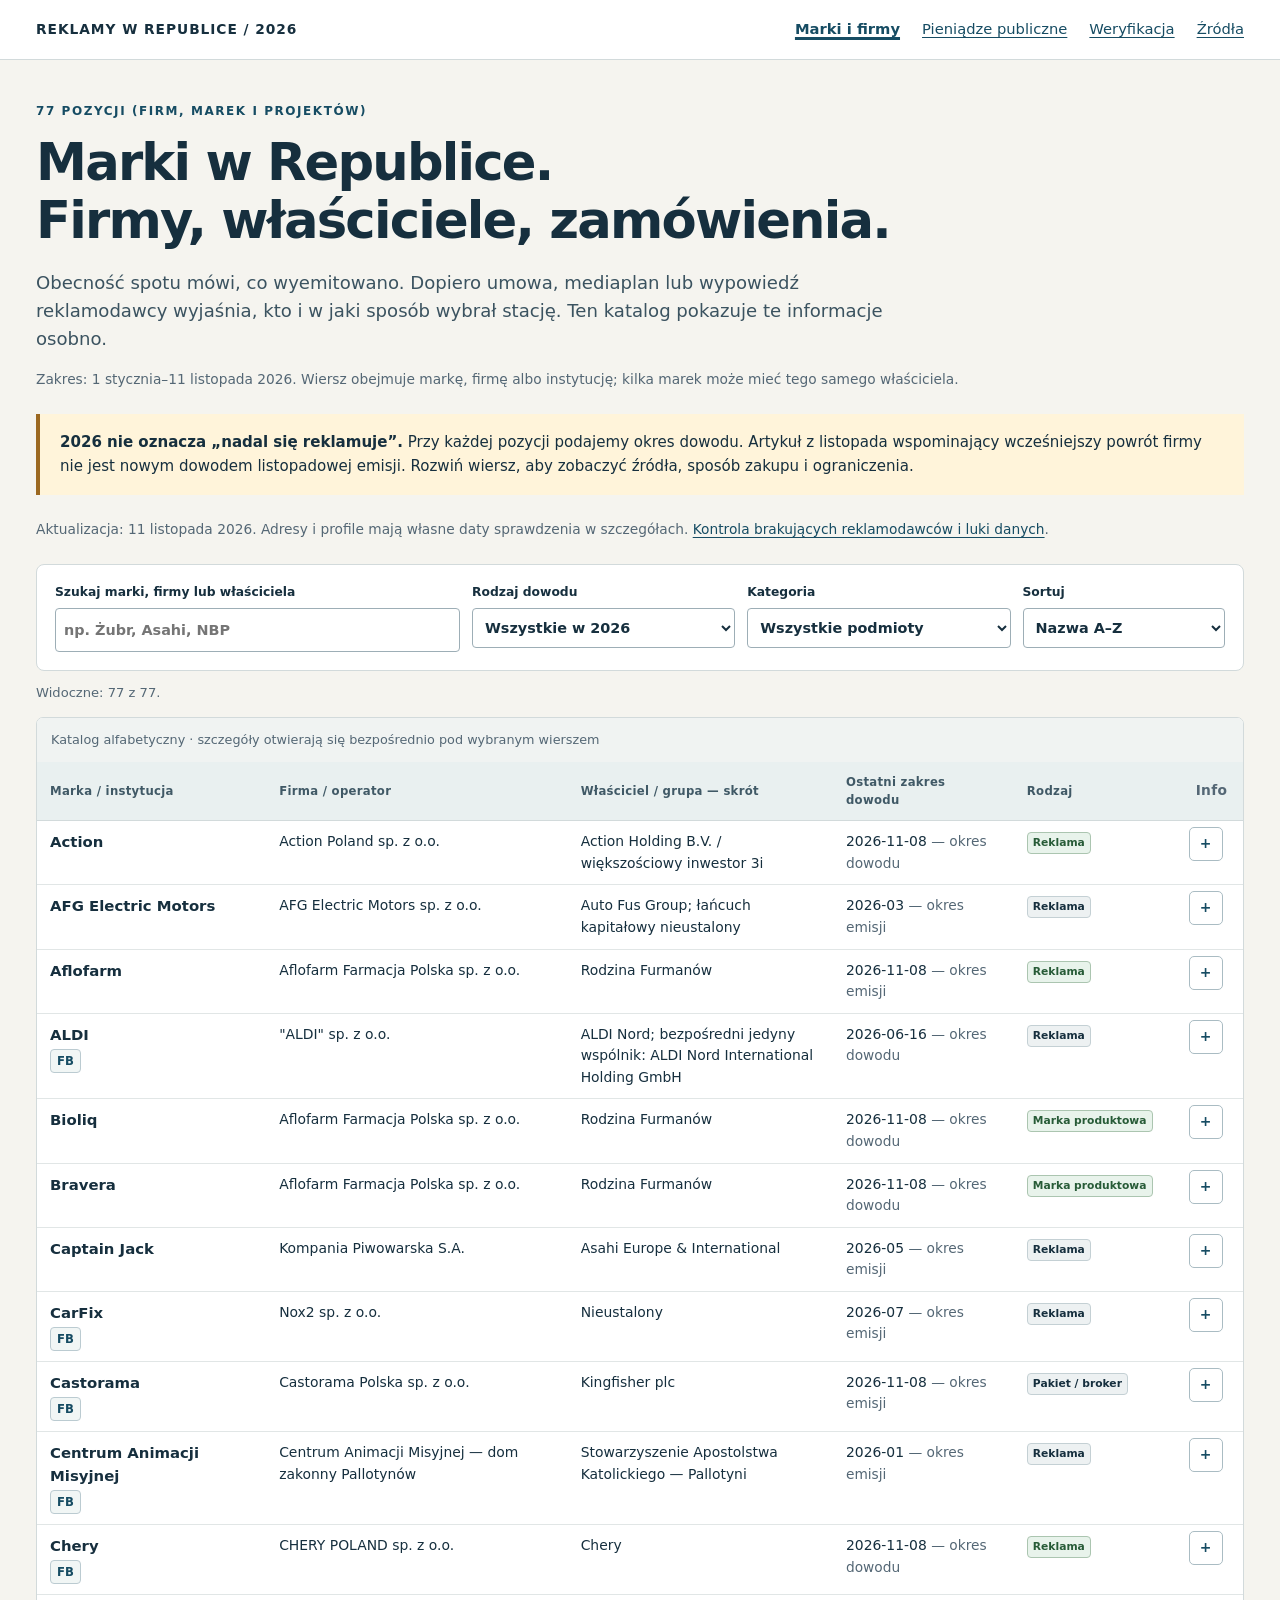
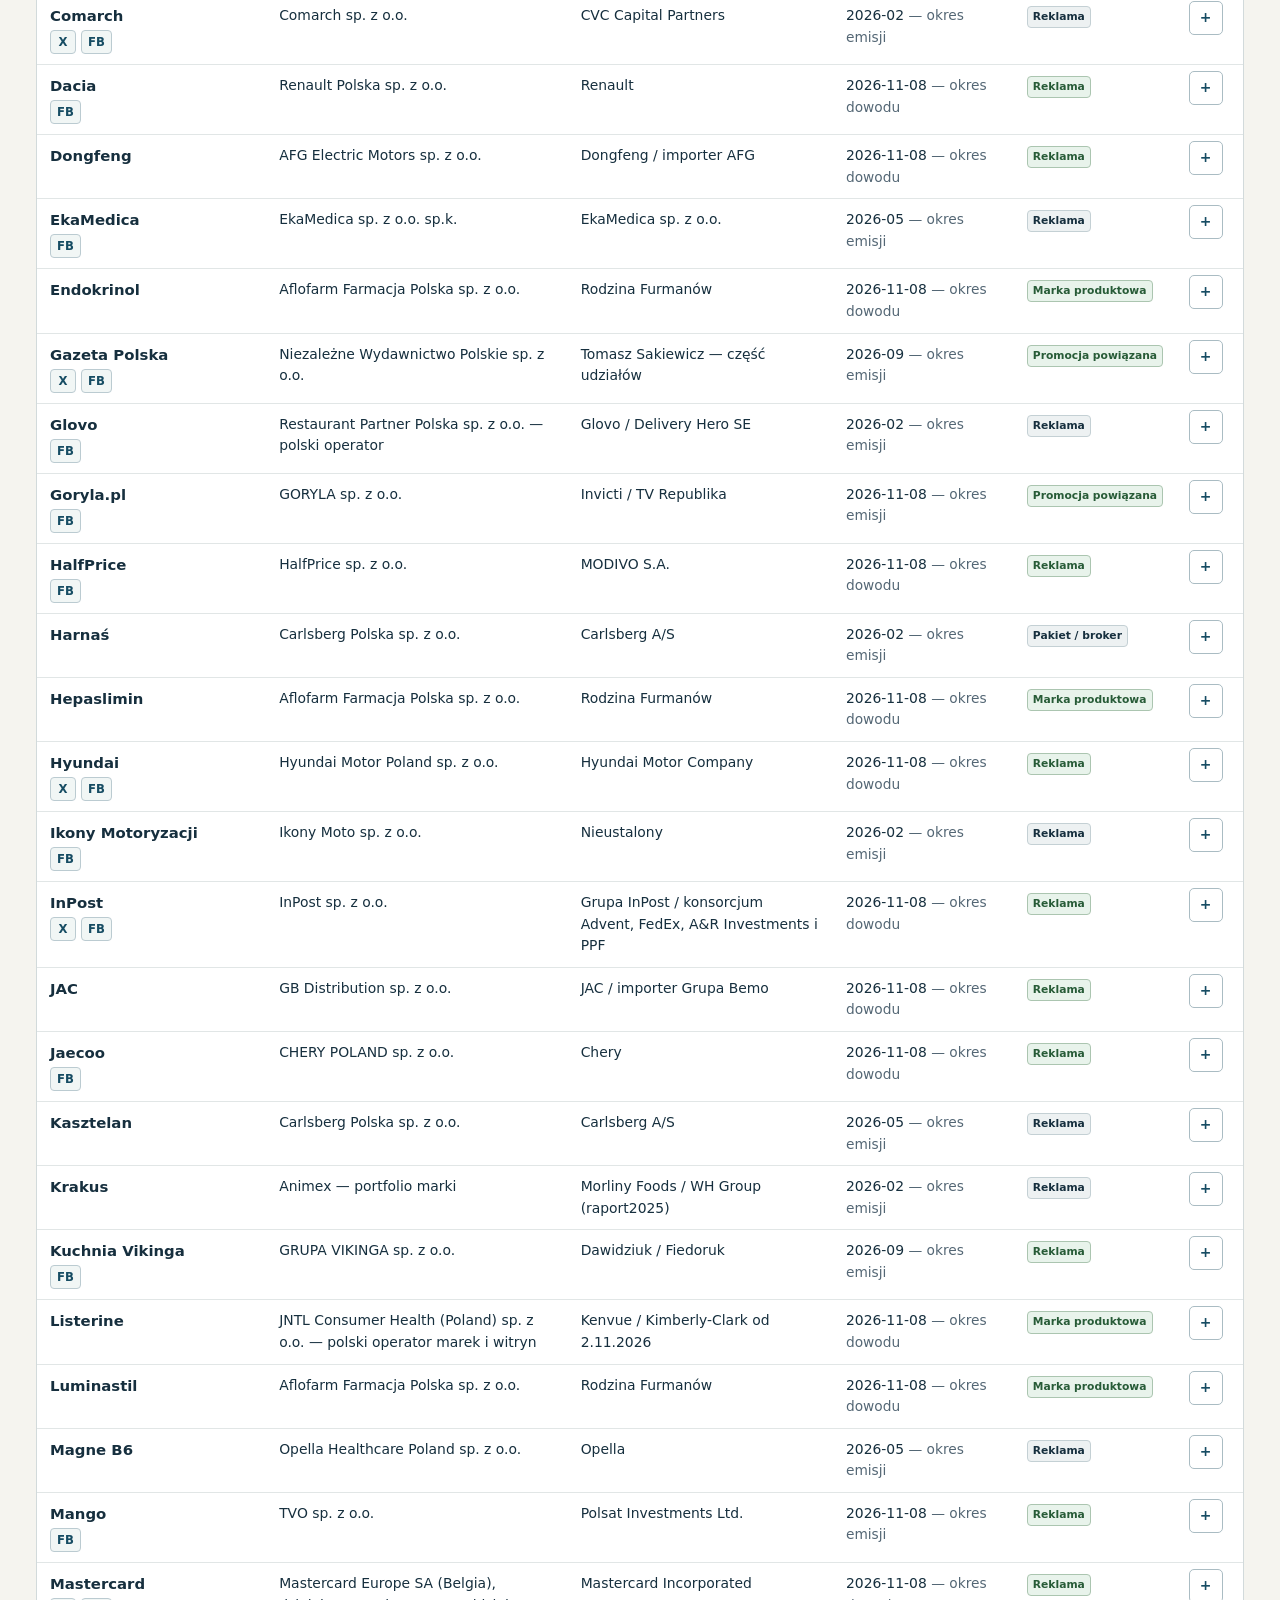
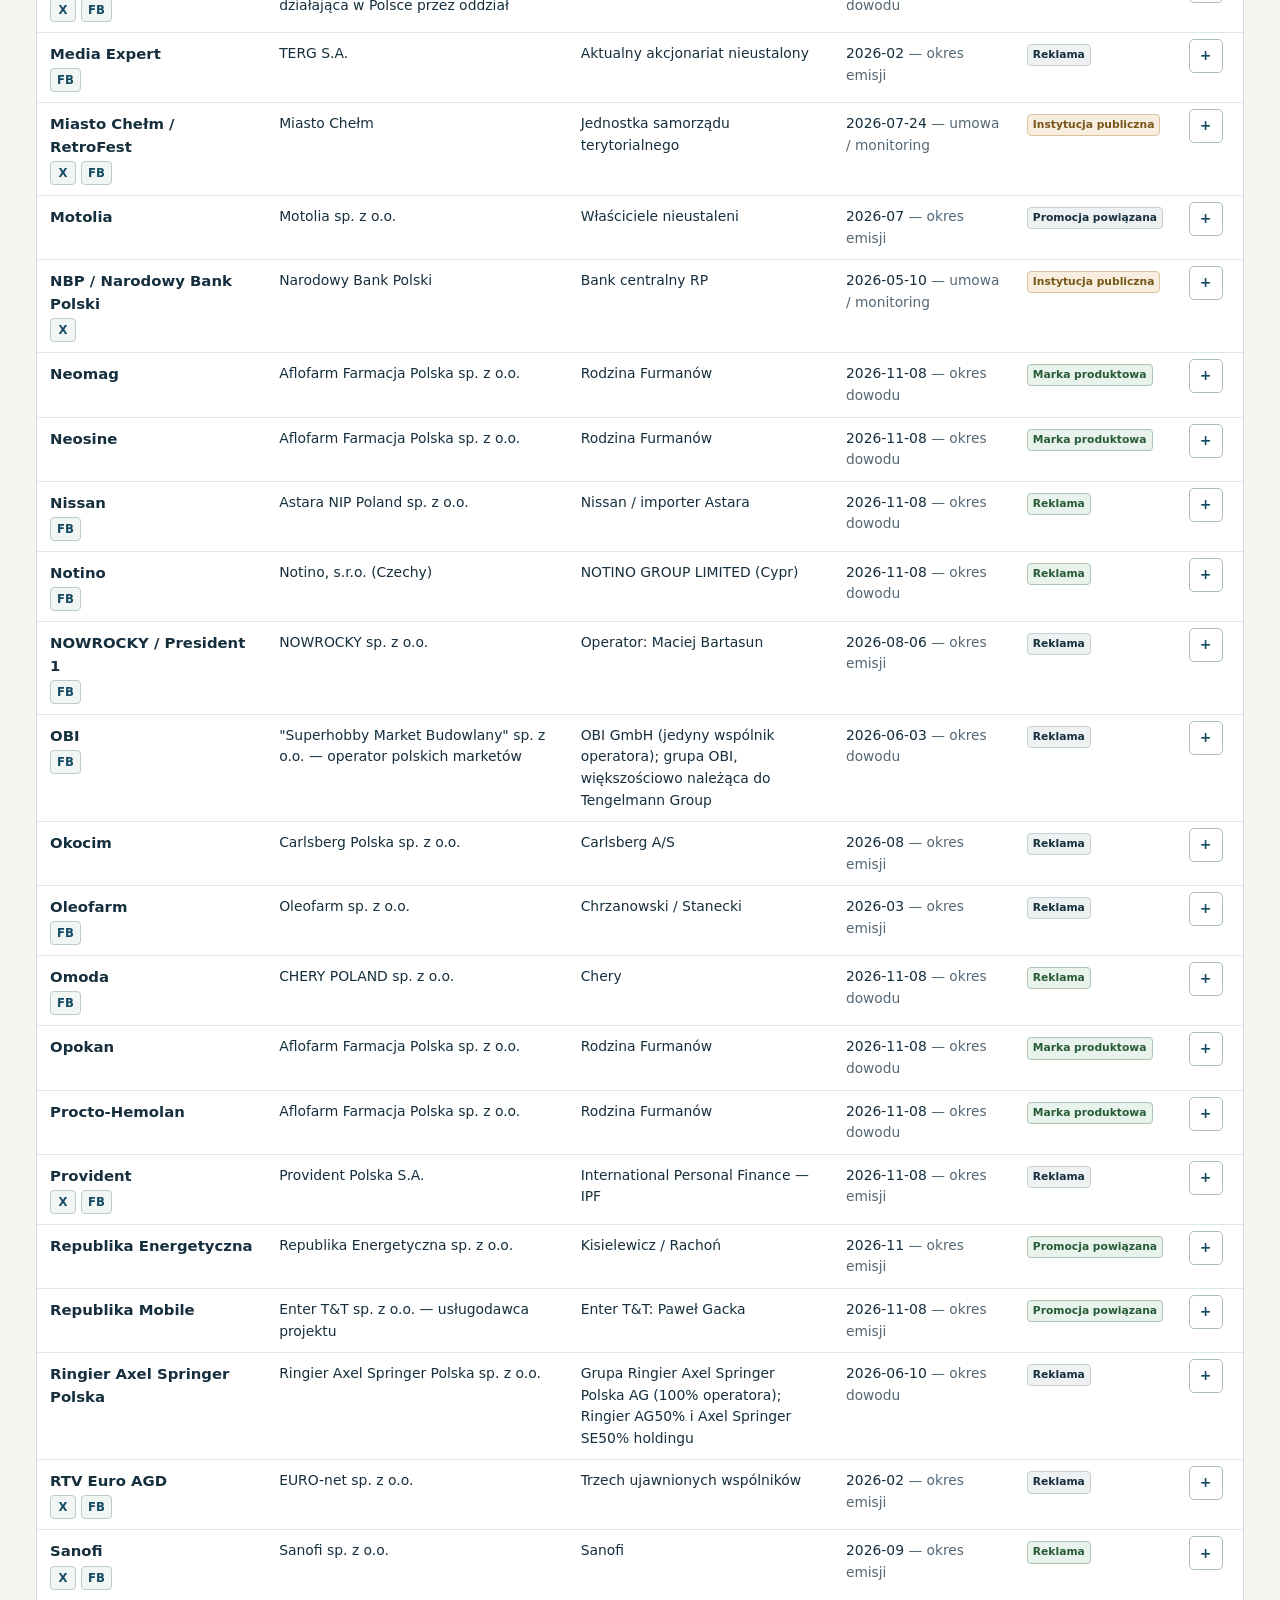
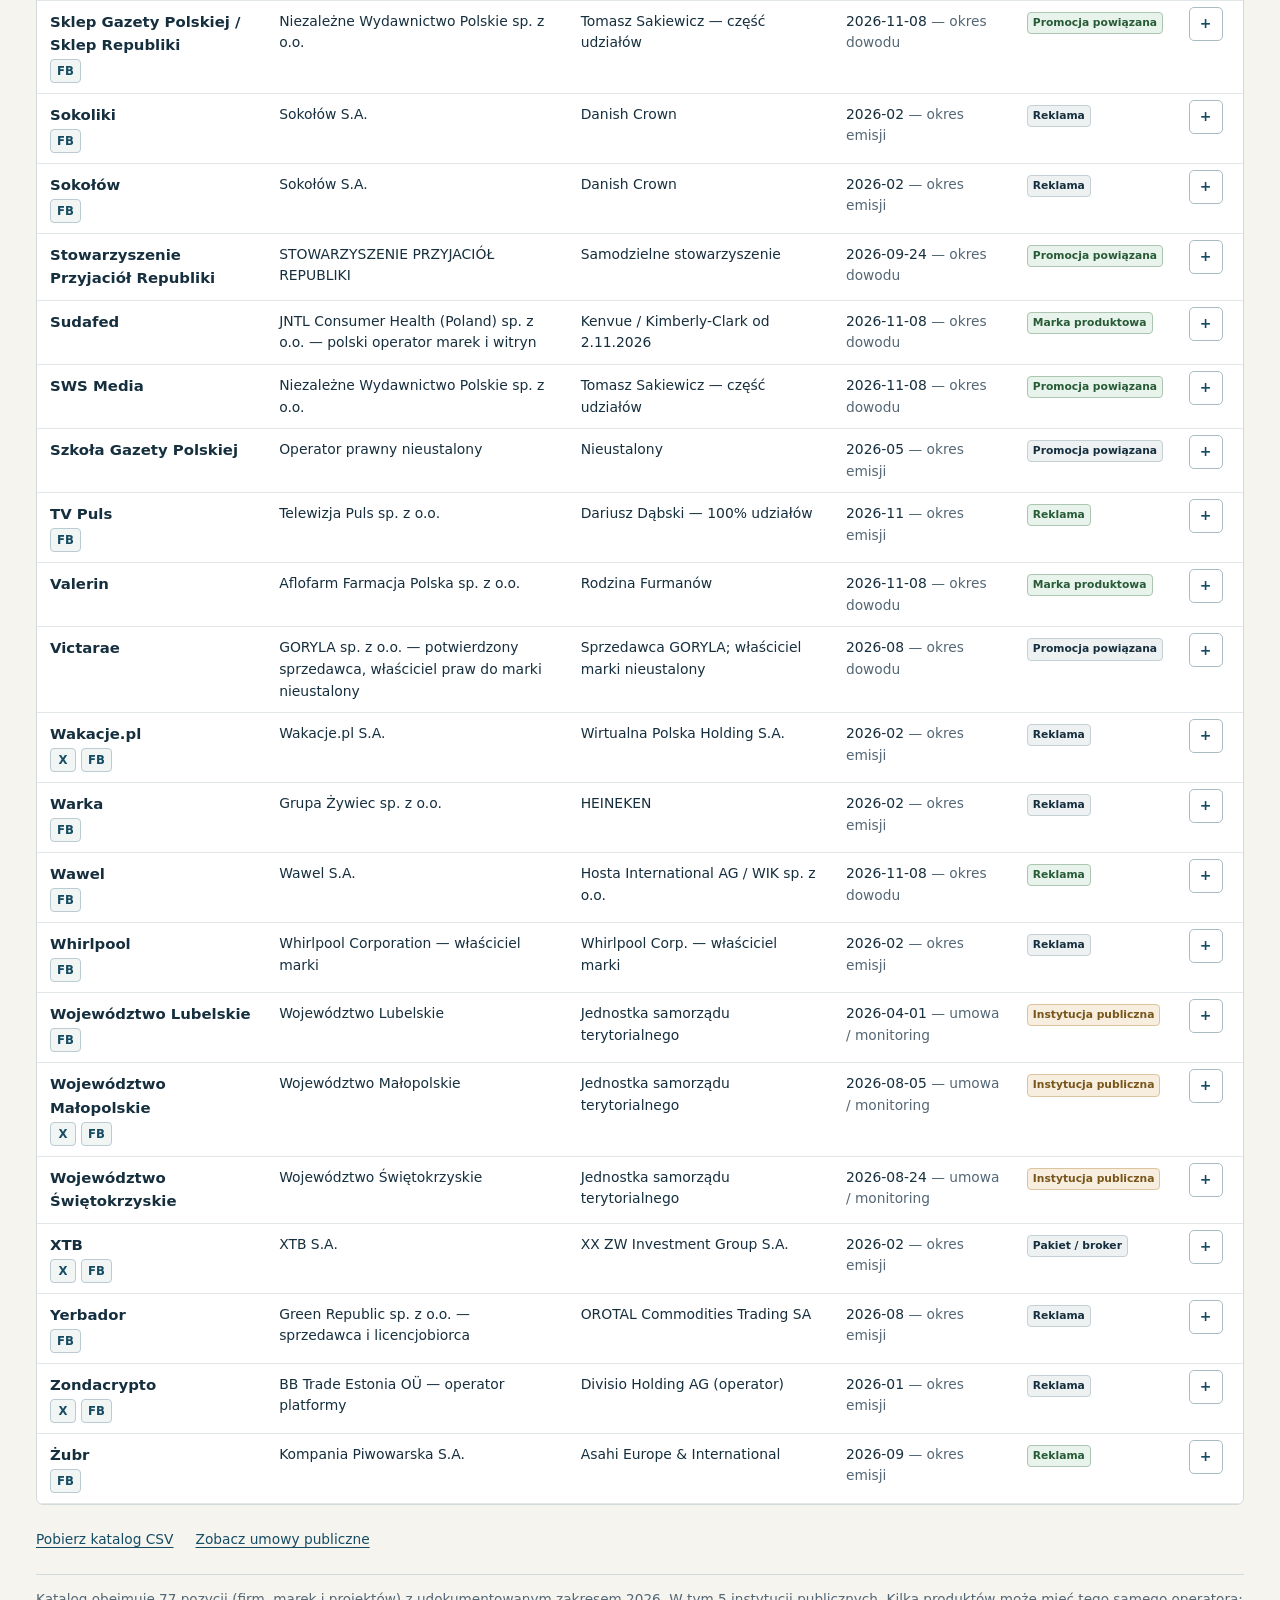
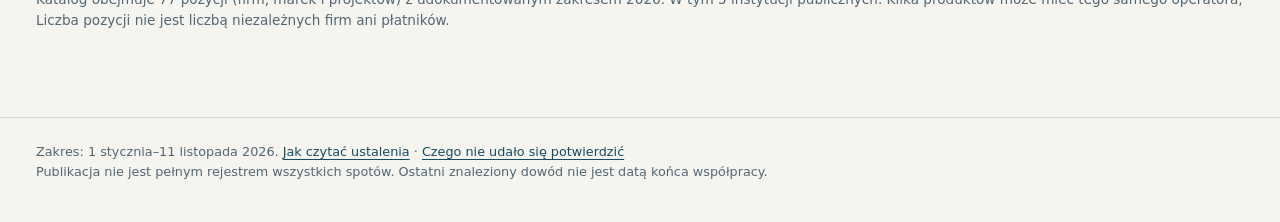
==== commit a90e3f00: "Publish approved Republika 2026 supplement with 77 catalog entries" ====
--- a/tv-republika-2026/index.html
+++ b/tv-republika-2026/index.html
@@ -1 +1 @@
-<!doctype html><html lang="pl"><head><meta charset="utf-8"><meta name="viewport" content="width=device-width,initial-scale=1"><title>Marki i firmy | Reklamy w Republice 2026</title><meta name="description" content="Marki, firmy, sposób zakupu reklamy i instytucje publiczne. Ustalenia dotyczące 2026, ze źródłami i ograniczeniami weryfikacji."><link rel="icon" href="assets/favicon.svg"><link rel="stylesheet" href="assets/site.css"><script src="assets/app.js" defer></script></head><body><a href="#main" class="skip">Przejdź do treści</a><header class="site"><div><a class="wordmark" href="index.html">REKLAMY W REPUBLICE / 2026</a><nav aria-label="Główna nawigacja"><a href="index.html" aria-current="page">Marki i firmy</a><a href="pieniadze-publiczne.html">Pieniądze publiczne</a><a href="weryfikacja.html">Weryfikacja</a><a href="zrodla.html">Źródła</a></nav></div></header><main id="main"><p class="eyebrow">Kto stoi za reklamą</p><h1>Marki w Republice.<br>Firmy, właściciele, zamówienia.</h1><p class="lead">Obecność spotu mówi, co wyemitowano. Dopiero umowa, mediaplan lub wypowiedź reklamodawcy wyjaśnia, kto i w jaki sposób wybrał stację. Ten katalog pokazuje te informacje osobno.</p><p class="fine">Zakres: 1 stycznia–8 listopada 2026. Wiersz obejmuje markę, firmę albo instytucję; kilka marek może mieć tego samego właściciela.</p><div class="notice"><b>2026 nie oznacza „nadal się reklamuje”.</b> Przy każdej pozycji podajemy okres dowodu. Artykuł z listopada wspominający wcześniejszy powrót firmy nie jest nowym dowodem listopadowej emisji. Rozwiń wiersz, aby zobaczyć źródła, sposób zakupu i ograniczenia.</div><p class="fine contact-update">Adresy i profile oficjalne sprawdzono 9 listopada 2026. Są dostępne w rozwijanych szczegółach. <a href="weryfikacja.html#adresy-profile">Zakres weryfikacji i brakujące dane</a>.</p><section data-browser aria-label="Katalog marek i instytucji"><div class="toolbar"><label class="search-control">Szukaj marki, firmy lub właściciela<input type="search" id="brand-search" data-search placeholder="np. Żubr, Asahi, NBP" autocomplete="off"></label><label>Rodzaj dowodu<select data-proof id="proof-filter"><option value="">Wszystkie w 2026</option><option value="emission">Potwierdzona emisja / promocja</option><option value="contract2026">Umowa zawarta w 2026</option><option value="continued">Starsza umowa realizowana w 2026</option><option value="future">Tylko przyszła realizacja</option></select></label><label>Kategoria<select data-category id="category-filter"><option value="">Wszystkie podmioty</option><option value="public">Instytucja publiczna</option><option value="package">Zakup pakietowy / brokerski</option><option value="related">Promocja powiązana</option></select></label><label class="sort-control">Sortuj<select data-sort id="brand-sort"><option value="brand">Nazwa A–Z</option><option value="operator">Firma / instytucja A–Z</option><option value="latest">Okres dowodu: najnowsze</option></select></label></div><p class="count" data-count aria-live="polite"></p><div class="table-frame"><table class="data-table"><caption>Katalog alfabetyczny · szczegóły otwierają się bezpośrednio pod wybranym wierszem</caption><colgroup><col class="brand-col"><col class="operator-col"><col class="owner-col desktop"><col class="date-col desktop"><col class="type-col desktop"><col class="toggle-col"></colgroup><thead><tr><th scope="col">Marka / instytucja</th><th scope="col">Firma / operator</th><th scope="col" class="desktop">Właściciel / grupa — skrót</th><th scope="col" class="desktop">Ostatni zakres dowodu</th><th scope="col" class="desktop">Rodzaj</th><th scope="col"><span class="fine">Info</span></th></tr></thead><tbody data-entry="R028" data-brand="AFG Electric Motors" data-operator="AFG Electric Motors sp. z o.o." data-latest="2026-03" data-proof="emission" data-category="commercial" id="R028"><tr class="summary-row"><td><strong>AFG Electric Motors</strong><span class="mobile-meta">Emisja / promocja 2026</span></td><td>AFG Electric Motors sp. z o.o.</td><td class="desktop">Auto Fus Group; łańcuch kapitałowy nieustalony</td><td class="desktop">2026-03<span class="muted"> — okres emisji</span></td><td class="desktop"><span class="badge ">Reklama</span></td><td class="toggle-col"><button class="toggle" type="button" aria-expanded="false" aria-controls="detail-R028" aria-label="Szczegóły: AFG Electric Motors">+</button></td></tr><tr class="detail-row" id="detail-R028"><td colspan="6"><div class="detail-inner"><h3>AFG Electric Motors</h3><dl><dt>Co i kiedy potwierdzono</dt><dd>marzec 2026. Rodzaj: spot; sponsoring niewyodrębniony w źródle<span class="refs"><a href="zrodla.html#S07" title="Press / Nielsen: marzec 2026">S07 ↗</a></span></dd><dt>Data publikacji źródła</dt><dd>2026-04-16; jest odrębna od daty emisji / umowy.<span class="refs"></span></dd><dt>Firma / operator</dt><dd>AFG Electric Motors sp. z o.o.<span class="refs"><a href="zrodla.html#OP18" title="Dongfeng Motor Polska — polityka prywatności">OP18 ↗</a> <a href="zrodla.html#OP19" title="Dongfeng Garwolin — opis współpracy z Auto Fus Group">OP19 ↗</a></span></dd><dt>Własność i role</dt><dd>Powiązanie handlowe: Auto Fus Group; łańcuch kapitałowy nieustalony<span class="refs"><a href="zrodla.html#OP18" title="Dongfeng Motor Polska — polityka prywatności">OP18 ↗</a> <a href="zrodla.html#OP19" title="Dongfeng Garwolin — opis współpracy z Auto Fus Group">OP19 ↗</a></span></dd><dt>Granice ustalenia własności</dt><dd>Oficjalna polityka serwisu identyfikuje importera. Producent Dongfeng nie staje się przez to wykazanym właścicielem AFG ani płatnikiem reklamy.<span class="refs"></span></dd><dt>Wybór stacji</dt><dd>Nieustalone, kto wybrał stację<span class="refs"></span></dd><dt>Droga zakupu</dt><dd>Nieustalony sposób zakupu tej emisji<span class="refs"></span></dd><dt>Dom mediowy / obsługa</dt><dd>Nieustalona dla konkretnej emisji<span class="refs"></span></dd><dt>Płatnik / kontrahent</dt><dd>Nieustalony na podstawie umowy lub faktury<span class="refs"></span></dd><dt>Co pozostaje nieustalone</dt><dd>Źródła potwierdzają obecność reklamową, lecz nie ujawniają instrukcji wyboru stacji ani umowy.<span class="refs"></span></dd><dt>Płatności za 2026</dt><dd>Nie ustalono płatności przypisanej do usług i dat przelewów roku 2026; nie oznacza zera.<span class="refs"></span></dd><dt>Ostatnie 90 dni</dt><dd>WCZEŚNIEJSZY. Nie jest to potwierdzenie końca współpracy.<span class="refs"></span></dd></dl><section class="official-contacts" aria-labelledby="contacts-R028"><h4 id="contacts-R028">Adres i profile oficjalne</h4><dl><dt>Siedziba prawna operatora</dt><dd><strong>AFG ELECTRIC MOTORS SPÓŁKA Z OGRANICZONĄ ODPOWIEDZIALNOŚCIĄ</strong><br>ul. Ostrobramska 73, 04-175 Warszawa, Polska<span class="refs"><a href="zrodla.html#CT001" title="Ministerstwo Sprawiedliwości — odpis aktualny KRS 0001083458">Źródło CT001 ↗</a> · sprawdzono 9 listopada 2026</span><p class="fine">Odczytano bezpośrednio publiczne API KRS; Dział 1, siedziba i adres podmiotu.</p></dd></dl></section></div></td></tr></tbody><tbody data-entry="R007" data-brand="Aflofarm" data-operator="Aflofarm Farmacja Polska sp. z o.o." data-latest="2026-09" data-proof="emission" data-category="commercial" id="R007"><tr class="summary-row"><td><strong>Aflofarm</strong><span class="mobile-meta">Emisja / promocja 2026</span></td><td>Aflofarm Farmacja Polska sp. z o.o.</td><td class="desktop">Rodzina Furmanów</td><td class="desktop">2026-09<span class="muted"> — okres emisji</span></td><td class="desktop"><span class="badge recent">Reklama</span></td><td class="toggle-col"><button class="toggle" type="button" aria-expanded="false" aria-controls="detail-R007" aria-label="Szczegóły: Aflofarm">+</button></td></tr><tr class="detail-row" id="detail-R007"><td colspan="6"><div class="detail-inner"><h3>Aflofarm</h3><dl><dt>Co i kiedy potwierdzono</dt><dd>wrzesień 2026; także lipiec i sierpień. Rodzaj: spot; sponsoring niewyodrębniony w źródle<span class="refs"><a href="zrodla.html#S02" title="Press / Nielsen: wrzesień 2026">S02 ↗</a> <a href="zrodla.html#S03" title="Press / Nielsen: sierpień 2026">S03 ↗</a> <a href="zrodla.html#S04" title="Press / Nielsen: lipiec 2026">S04 ↗</a></span></dd><dt>Data publikacji źródła</dt><dd>2026-10-13; jest odrębna od daty emisji / umowy.<span class="refs"></span></dd><dt>Firma / operator</dt><dd>Aflofarm Farmacja Polska sp. z o.o.<span class="refs"><a href="zrodla.html#OC18" title="Aflofarm — Zarząd i rodzina założycieli">OC18 ↗</a> <a href="zrodla.html#OC19" title="Aflofarm — Sukces, który tworzą pokolenia">OC19 ↗</a></span></dd><dt>Własność i role</dt><dd>Biznes rodzinny: Rodzina Furmanów<span class="refs"><a href="zrodla.html#OC18" title="Aflofarm — Zarząd i rodzina założycieli">OC18 ↗</a> <a href="zrodla.html#OC19" title="Aflofarm — Sukces, który tworzą pokolenia">OC19 ↗</a></span></dd><dt>Granice ustalenia własności</dt><dd>Własna strona opisuje przekazanie firmy Jackowi, Wojciechowi i Tomaszowi Furmanom. Nie publikuje aktualnych procentów udziałów. Monitoring wymienia firmę, bez pełnej listy produktów.<span class="refs"></span></dd><dt>Wybór stacji</dt><dd>Nieustalone, kto wybrał stację<span class="refs"></span></dd><dt>Droga zakupu</dt><dd>Nieustalony sposób zakupu tej emisji<span class="refs"></span></dd><dt>Dom mediowy / obsługa</dt><dd>Nieustalona dla konkretnej emisji<span class="refs"></span></dd><dt>Płatnik / kontrahent</dt><dd>Nieustalony na podstawie umowy lub faktury<span class="refs"></span></dd><dt>Co pozostaje nieustalone</dt><dd>Źródła potwierdzają obecność reklamową, lecz nie ujawniają instrukcji wyboru stacji ani umowy.<span class="refs"></span></dd><dt>Płatności za 2026</dt><dd>Nie ustalono płatności przypisanej do usług i dat przelewów roku 2026; nie oznacza zera.<span class="refs"></span></dd><dt>Ostatnie 90 dni</dt><dd>AKTUALNY. Nie jest to potwierdzenie końca współpracy.<span class="refs"></span></dd></dl><section class="official-contacts" aria-labelledby="contacts-R007"><h4 id="contacts-R007">Adres i profile oficjalne</h4><dl><dt>Siedziba prawna operatora</dt><dd><strong>Aflofarm Farmacja Polska sp. z o.o.</strong><br>ul. Partyzancka 133/151, 95-200 Pabianice, Polska<span class="refs"><a href="zrodla.html#CT002" title="Skontaktuj się z nami — Aflofarm">Źródło CT002 ↗</a> · sprawdzono 9 listopada 2026</span><p class="fine">Oficjalna strona firmy wprost oznacza adres jako siedzibę; administrator danych w tej samej treści ma tę samą siedzibę.</p></dd></dl></section></div></td></tr></tbody><tbody data-entry="R039" data-brand="Captain Jack" data-operator="Kompania Piwowarska S.A." data-latest="2026-05" data-proof="emission" data-category="commercial" id="R039"><tr class="summary-row"><td><strong>Captain Jack</strong><span class="mobile-meta">Emisja / promocja 2026</span></td><td>Kompania Piwowarska S.A.</td><td class="desktop">Asahi Europe &amp; International</td><td class="desktop">2026-05<span class="muted"> — okres emisji</span></td><td class="desktop"><span class="badge ">Reklama</span></td><td class="toggle-col"><button class="toggle" type="button" aria-expanded="false" aria-controls="detail-R039" aria-label="Szczegóły: Captain Jack">+</button></td></tr><tr class="detail-row" id="detail-R039"><td colspan="6"><div class="detail-inner"><h3>Captain Jack</h3><dl><dt>Co i kiedy potwierdzono</dt><dd>maj / 1–9 czerwca 2026 — przedział w artykule niejednoznaczny. Rodzaj: spot; sponsoring niewyodrębniony w źródle<span class="refs"><a href="zrodla.html#S11" title="Wirtualne Media / Nielsen: liczby spotów marek Republiki">S11 ↗</a></span></dd><dt>Data publikacji źródła</dt><dd>2026-06-12; jest odrębna od daty emisji / umowy.<span class="refs"></span></dd><dt>Firma / operator</dt><dd>Kompania Piwowarska S.A.<span class="refs"><a href="zrodla.html#OC20" title="Kompania Piwowarska — Nasze piwa">OC20 ↗</a> <a href="zrodla.html#OC21" title="Asahi Europe &amp; International — Our brands">OC21 ↗</a> <a href="zrodla.html#OC22" title="Asahi Group Holdings — consolidated subsidiary Kompania Piwowarska">OC22 ↗</a> <a href="zrodla.html#OC23" title="Asahi Europe &amp; International — About us">OC23 ↗</a></span></dd><dt>Własność i role</dt><dd>Grupa operacyjna: Asahi Europe &amp; International; Grupa nadrzędna: Asahi Group Holdings, Ltd.<span class="refs"><a href="zrodla.html#OC20" title="Kompania Piwowarska — Nasze piwa">OC20 ↗</a> <a href="zrodla.html#OC21" title="Asahi Europe &amp; International — Our brands">OC21 ↗</a> <a href="zrodla.html#OC22" title="Asahi Group Holdings — consolidated subsidiary Kompania Piwowarska">OC22 ↗</a> <a href="zrodla.html#OC23" title="Asahi Europe &amp; International — About us">OC23 ↗</a></span></dd><dt>Granice ustalenia własności</dt><dd>Obie marki należą do portfolio Kompanii Piwowarskiej. Reklama Żubra nie dowodzi emisji reklam wszystkich innych marek grupy.<span class="refs"></span></dd><dt>Wybór stacji</dt><dd>Nieustalone, kto wybrał stację<span class="refs"></span></dd><dt>Droga zakupu</dt><dd>Nieustalony sposób zakupu tej emisji<span class="refs"></span></dd><dt>Dom mediowy / obsługa</dt><dd>Nieustalona dla konkretnej emisji<span class="refs"></span></dd><dt>Płatnik / kontrahent</dt><dd>Nieustalony na podstawie umowy lub faktury<span class="refs"></span></dd><dt>Co pozostaje nieustalone</dt><dd>Źródła potwierdzają obecność reklamową, lecz nie ujawniają instrukcji wyboru stacji ani umowy.<span class="refs"></span></dd><dt>Płatności za 2026</dt><dd>Nie ustalono płatności przypisanej do usług i dat przelewów roku 2026; nie oznacza zera.<span class="refs"></span></dd><dt>Ostatnie 90 dni</dt><dd>WCZEŚNIEJSZY. Nie jest to potwierdzenie końca współpracy.<span class="refs"></span></dd></dl><section class="official-contacts" aria-labelledby="contacts-R039"><h4 id="contacts-R039">Adres i profile oficjalne</h4><dl><dt>Siedziba prawna operatora</dt><dd><strong>KOMPANIA PIWOWARSKA SPÓŁKA AKCYJNA</strong><br>ul. Emilii Plater 53, 00-113 Warszawa, Polska<span class="refs"><a href="zrodla.html#CT003" title="Ministerstwo Sprawiedliwości — odpis aktualny KRS 0000086269">Źródło CT003 ↗</a> · sprawdzono 9 listopada 2026</span><p class="fine">Odczytano bezpośrednio publiczne API KRS; Dział 1, siedziba i adres podmiotu. Aktualna siedziba jest w Warszawie. Poznań, ul. Szwajcarska 11, występuje w starszych dokumentach i jako adres korespondencyjny; nie zastępuje aktualnego adresu rejestrowego.</p></dd></dl></section></div></td></tr></tbody><tbody data-entry="R022" data-brand="CarFix" data-operator="Nox2 sp. z o.o." data-latest="2026-07" data-proof="emission" data-category="commercial" id="R022"><tr class="summary-row"><td><strong>CarFix</strong><span class="brand-social" role="group" aria-label="Oficjalne profile — CarFix"><a class="brand-social-link" data-platform="facebook" href="https://www.facebook.com/carfix.ac.eu/" target="_blank" rel="noopener noreferrer" aria-label="Facebook — CarFix; profil marki. Otwiera się w nowej karcie." title="Facebook — CarFix; profil marki. Otwiera się w nowej karcie.">FB</a></span><span class="mobile-meta">Emisja / promocja 2026</span></td><td>Nox2 sp. z o.o.</td><td class="desktop">Nieustalony</td><td class="desktop">2026-07<span class="muted"> — okres emisji</span></td><td class="desktop"><span class="badge ">Reklama</span></td><td class="toggle-col"><button class="toggle" type="button" aria-expanded="false" aria-controls="detail-R022" aria-label="Szczegóły: CarFix">+</button></td></tr><tr class="detail-row" id="detail-R022"><td colspan="6"><div class="detail-inner"><h3>CarFix</h3><dl><dt>Co i kiedy potwierdzono</dt><dd>lipiec 2026. Rodzaj: spot; sponsoring niewyodrębniony w źródle<span class="refs"><a href="zrodla.html#S04" title="Press / Nielsen: lipiec 2026">S04 ↗</a></span></dd><dt>Data publikacji źródła</dt><dd>2026-08-10; jest odrębna od daty emisji / umowy.<span class="refs"></span></dd><dt>Firma / operator</dt><dd>Nox2 sp. z o.o.<span class="refs"><a href="zrodla.html#OP07" title="CarFix — regulamin sklepu">OP07 ↗</a></span></dd><dt>Własność i role</dt><dd>Właściciel nadrzędny: Nieustalony<span class="refs"><a href="zrodla.html#OP07" title="CarFix — regulamin sklepu">OP07 ↗</a></span></dd><dt>Granice ustalenia własności</dt><dd>Regulamin CarFix potwierdza operatora. Aktualnych wspólników i płatnika kampanii nie ustalono.<span class="refs"></span></dd><dt>Wybór stacji</dt><dd>Nieustalone, kto wybrał stację<span class="refs"></span></dd><dt>Droga zakupu</dt><dd>Nieustalony sposób zakupu tej emisji<span class="refs"></span></dd><dt>Dom mediowy / obsługa</dt><dd>Nieustalona dla konkretnej emisji<span class="refs"></span></dd><dt>Płatnik / kontrahent</dt><dd>Nieustalony na podstawie umowy lub faktury<span class="refs"></span></dd><dt>Co pozostaje nieustalone</dt><dd>Źródła potwierdzają obecność reklamową, lecz nie ujawniają instrukcji wyboru stacji ani umowy.<span class="refs"></span></dd><dt>Płatności za 2026</dt><dd>Nie ustalono płatności przypisanej do usług i dat przelewów roku 2026; nie oznacza zera.<span class="refs"></span></dd><dt>Ostatnie 90 dni</dt><dd>WCZEŚNIEJSZY. Nie jest to potwierdzenie końca współpracy.<span class="refs"></span></dd></dl><section class="official-contacts" aria-labelledby="contacts-R022"><h4 id="contacts-R022">Adres i profile oficjalne</h4><dl><dt>Siedziba prawna operatora</dt><dd><strong>NOX2 SPÓŁKA Z OGRANICZONĄ ODPOWIEDZIALNOŚCIĄ</strong><br>ul. Sarmacka 5G, 02-972 Warszawa, Polska<span class="refs"><a href="zrodla.html#CT005" title="Ministerstwo Sprawiedliwości — odpis aktualny KRS 0001126653">Źródło CT005 ↗</a> · sprawdzono 9 listopada 2026</span><p class="fine">Odczytano bezpośrednio publiczne API KRS; Dział 1, siedziba i adres podmiotu. KRS wskazuje kod 02-972; regulamin CarFix podaje 00-972. Rozstrzygnięto według aktualnego odpisu, bez kopiowania błędnego kodu z regulaminu.</p></dd><dt>Facebook</dt><dd><a href="https://www.facebook.com/carfix.ac.eu/" target="_blank" rel="noopener noreferrer">CarFix</a><br><span class="fine">marka</span><span class="refs"><a href="zrodla.html#CT006" title="CarFix — oficjalna strona">Źródło CT006 ↗</a> · sprawdzono 9 listopada 2026</span></dd></dl></section></div></td></tr></tbody><tbody data-entry="R003" data-brand="Castorama" data-operator="Castorama Polska sp. z o.o." data-latest="2026-02" data-proof="emission" data-category="commercial package" id="R003"><tr class="summary-row"><td><strong>Castorama</strong><span class="brand-social" role="group" aria-label="Oficjalne profile — Castorama"><a class="brand-social-link" data-platform="facebook" href="https://www.facebook.com/CastoramaPolska" target="_blank" rel="noopener noreferrer" aria-label="Facebook — Castorama Polska; profil marki. Otwiera się w nowej karcie." title="Facebook — Castorama Polska; profil marki. Otwiera się w nowej karcie.">FB</a></span><span class="mobile-meta">Emisja / promocja 2026</span></td><td>Castorama Polska sp. z o.o.</td><td class="desktop">Kingfisher plc</td><td class="desktop">2026-02<span class="muted"> — okres emisji</span></td><td class="desktop"><span class="badge ">Pakiet / broker</span></td><td class="toggle-col"><button class="toggle" type="button" aria-expanded="false" aria-controls="detail-R003" aria-label="Szczegóły: Castorama">+</button></td></tr><tr class="detail-row" id="detail-R003"><td colspan="6"><div class="detail-inner"><h3>Castorama</h3><dl><dt>Co i kiedy potwierdzono</dt><dd>styczeń–luty 2026. Rodzaj: spot; sponsoring niewyodrębniony w źródle<span class="refs"><a href="zrodla.html#S10" title="Wirtualne Media: powroty reklamodawców i pakiety">S10 ↗</a></span></dd><dt>Data publikacji źródła</dt><dd>2026-03-11; jest odrębna od daty emisji / umowy.<span class="refs"></span></dd><dt>Firma / operator</dt><dd>Castorama Polska sp. z o.o.<span class="refs"><a href="zrodla.html#OC06" title="Poznaj nas — Castorama">OC06 ↗</a> <a href="zrodla.html#OC07" title="Castorama Polska sp. z o.o. oraz Rank Progress S.A.">OC07 ↗</a> <a href="zrodla.html#OC08" title="Kontakt — Castorama">OC08 ↗</a></span></dd><dt>Własność i role</dt><dd>Grupa kapitałowa: Kingfisher plc<span class="refs"><a href="zrodla.html#OC06" title="Poznaj nas — Castorama">OC06 ↗</a> <a href="zrodla.html#OC07" title="Castorama Polska sp. z o.o. oraz Rank Progress S.A.">OC07 ↗</a> <a href="zrodla.html#OC08" title="Kontakt — Castorama">OC08 ↗</a></span></dd><dt>Granice ustalenia własności</dt><dd>Potwierdzono operatora i grupę. Nie odtwarzano wszystkich pośrednich spółek holdingowych.<span class="refs"></span></dd><dt>Wybór stacji</dt><dd>Pakiet bez odrębnej decyzji o stacji — według firmy<span class="refs"><a href="zrodla.html#S10" title="Wirtualne Media: powroty reklamodawców i pakiety">S10 ↗</a></span></dd><dt>Droga zakupu</dt><dd>Pakiet Polsat Ogólny — kampania opisana w marcu 2026<span class="refs"></span></dd><dt>Dom mediowy / obsługa</dt><dd>Made In PR przekazała stanowisko marki; nie jest to dowód, że kupowała media<span class="refs"><a href="zrodla.html#S10" title="Wirtualne Media: powroty reklamodawców i pakiety">S10 ↗</a></span></dd><dt>Płatnik / kontrahent</dt><dd>Castorama jako reklamodawca; strona rozliczenia z brokerem nieujawniona<span class="refs"></span></dd><dt>Co pozostaje nieustalone</dt><dd>Marka tłumaczyła emisję składem pakietu, bez osobnej kampanii dedykowanej Republice.<span class="refs"></span></dd><dt>Płatności za 2026</dt><dd>Nie ustalono płatności przypisanej do usług i dat przelewów roku 2026; nie oznacza zera.<span class="refs"></span></dd><dt>Ostatnie 90 dni</dt><dd>WCZEŚNIEJSZY. Nie jest to potwierdzenie końca współpracy.<span class="refs"></span></dd></dl><section class="official-contacts" aria-labelledby="contacts-R003"><h4 id="contacts-R003">Adres i profile oficjalne</h4><dl><dt>Siedziba prawna operatora</dt><dd><strong>CASTORAMA POLSKA SPÓŁKA Z OGRANICZONĄ ODPOWIEDZIALNOŚCIĄ</strong><br>ul. Krakowiaków 78, 02-255 Warszawa, Polska<span class="refs"><a href="zrodla.html#CT007" title="Ministerstwo Sprawiedliwości — odpis aktualny KRS 0000024785">Źródło CT007 ↗</a> · sprawdzono 9 listopada 2026</span><p class="fine">Odczytano bezpośrednio publiczne API KRS; Dział 1, siedziba i adres podmiotu.</p></dd><dt>Facebook</dt><dd><a href="https://www.facebook.com/CastoramaPolska" target="_blank" rel="noopener noreferrer">Castorama Polska</a><br><span class="fine">marka</span><span class="refs"><a href="zrodla.html#CT008" title="Regulamin konkursu Kwiaty za elektrograty — Castorama">Źródło CT008 ↗</a> · sprawdzono 9 listopada 2026</span></dd></dl></section></div></td></tr></tbody><tbody data-entry="R025" data-brand="Centrum Animacji Misyjnej" data-operator="Centrum Animacji Misyjnej — dom zakonny Pallotynów" data-latest="2026-01" data-proof="emission" data-category="commercial" id="R025"><tr class="summary-row"><td><strong>Centrum Animacji Misyjnej</strong><span class="brand-social" role="group" aria-label="Oficjalne profile — Centrum Animacji Misyjnej"><a class="brand-social-link" data-platform="facebook" href="https://www.facebook.com/CentrumAnimacjiMisyjnej" target="_blank" rel="noopener noreferrer" aria-label="Facebook — Centrum Animacji Misyjnej — Konstancin-Jeziorna; profil marki. Otwiera się w nowej karcie." title="Facebook — Centrum Animacji Misyjnej — Konstancin-Jeziorna; profil marki. Otwiera się w nowej karcie.">FB</a></span><span class="mobile-meta">Emisja / promocja 2026</span></td><td>Centrum Animacji Misyjnej — dom zakonny Pallotynów</td><td class="desktop">Stowarzyszenie Apostolstwa Katolickiego — Pallotyni</td><td class="desktop">2026-01<span class="muted"> — okres emisji</span></td><td class="desktop"><span class="badge ">Reklama</span></td><td class="toggle-col"><button class="toggle" type="button" aria-expanded="false" aria-controls="detail-R025" aria-label="Szczegóły: Centrum Animacji Misyjnej">+</button></td></tr><tr class="detail-row" id="detail-R025"><td colspan="6"><div class="detail-inner"><h3>Centrum Animacji Misyjnej</h3><dl><dt>Co i kiedy potwierdzono</dt><dd>styczeń 2026. Rodzaj: spot; sponsoring niewyodrębniony w źródle<span class="refs"><a href="zrodla.html#S05" title="Press / Nielsen: styczeń 2026">S05 ↗</a></span></dd><dt>Data publikacji źródła</dt><dd>2026-02-06; jest odrębna od daty emisji / umowy.<span class="refs"></span></dd><dt>Firma / operator</dt><dd>Centrum Animacji Misyjnej — dom zakonny Pallotynów<span class="refs"><a href="zrodla.html#K05" title="Centrum Animacji Misyjnej — Archidiecezja Warszawska">K05 ↗</a></span></dd><dt>Własność i role</dt><dd>Instytucja prowadząca: Stowarzyszenie Apostolstwa Katolickiego — Pallotyni<span class="refs"><a href="zrodla.html#K05" title="Centrum Animacji Misyjnej — Archidiecezja Warszawska">K05 ↗</a></span></dd><dt>Granice ustalenia własności</dt><dd>Instytucja zakonna, bez struktury udziałów spółki. Nie ustalono strony rozliczającej reklamę.<span class="refs"></span></dd><dt>Wybór stacji</dt><dd>Nieustalone, kto wybrał stację<span class="refs"></span></dd><dt>Droga zakupu</dt><dd>Nieustalony sposób zakupu tej emisji<span class="refs"></span></dd><dt>Dom mediowy / obsługa</dt><dd>Nieustalona dla konkretnej emisji<span class="refs"></span></dd><dt>Płatnik / kontrahent</dt><dd>Nieustalony na podstawie umowy lub faktury<span class="refs"></span></dd><dt>Co pozostaje nieustalone</dt><dd>Źródła potwierdzają obecność reklamową, lecz nie ujawniają instrukcji wyboru stacji ani umowy.<span class="refs"></span></dd><dt>Płatności za 2026</dt><dd>Nie ustalono płatności przypisanej do usług i dat przelewów roku 2026; nie oznacza zera.<span class="refs"></span></dd><dt>Ostatnie 90 dni</dt><dd>WCZEŚNIEJSZY. Nie jest to potwierdzenie końca współpracy.<span class="refs"></span></dd></dl><section class="official-contacts" aria-labelledby="contacts-R025"><h4 id="contacts-R025">Adres i profile oficjalne</h4><dl><dt>Facebook</dt><dd><a href="https://www.facebook.com/CentrumAnimacjiMisyjnej" target="_blank" rel="noopener noreferrer">Centrum Animacji Misyjnej — Konstancin-Jeziorna</a><br><span class="fine">marka</span><span class="refs"><a href="zrodla.html#CT009" title="Pallotyńskie Centrum Animacji Misyjnej — oficjalna strona">Źródło CT009 ↗</a> · sprawdzono 9 listopada 2026</span></dd></dl></section></div></td></tr></tbody><tbody data-entry="R032" data-brand="Comarch" data-operator="Comarch sp. z o.o." data-latest="2026-02" data-proof="emission" data-category="commercial" id="R032"><tr class="summary-row"><td><strong>Comarch</strong><span class="brand-social" role="group" aria-label="Oficjalne profile — Comarch"><a class="brand-social-link" data-platform="x" href="https://x.com/comarchgroup" target="_blank" rel="noopener noreferrer" aria-label="X — Comarch — profil globalny operatora; profil operatora lub instytucji. Otwiera się w nowej karcie." title="X — Comarch — profil globalny operatora; profil operatora lub instytucji. Otwiera się w nowej karcie.">X</a><a class="brand-social-link" data-platform="facebook" href="https://pl-pl.facebook.com/pages/Comarch-Poland/137434822955198" target="_blank" rel="noopener noreferrer" aria-label="Facebook — Comarch Polska — operator; profil operatora lub instytucji. Otwiera się w nowej karcie." title="Facebook — Comarch Polska — operator; profil operatora lub instytucji. Otwiera się w nowej karcie.">FB</a></span><span class="mobile-meta">Emisja / promocja 2026</span></td><td>Comarch sp. z o.o.</td><td class="desktop">CVC Capital Partners</td><td class="desktop">2026-02<span class="muted"> — okres emisji</span></td><td class="desktop"><span class="badge ">Reklama</span></td><td class="toggle-col"><button class="toggle" type="button" aria-expanded="false" aria-controls="detail-R032" aria-label="Szczegóły: Comarch">+</button></td></tr><tr class="detail-row" id="detail-R032"><td colspan="6"><div class="detail-inner"><h3>Comarch</h3><dl><dt>Co i kiedy potwierdzono</dt><dd>styczeń–luty 2026. Rodzaj: spot; sponsoring niewyodrębniony w źródle<span class="refs"><a href="zrodla.html#S10" title="Wirtualne Media: powroty reklamodawców i pakiety">S10 ↗</a></span></dd><dt>Data publikacji źródła</dt><dd>2026-03-11; jest odrębna od daty emisji / umowy.<span class="refs"></span></dd><dt>Firma / operator</dt><dd>Comarch sp. z o.o.<span class="refs"><a href="zrodla.html#OA02" title="Akcjonariusze | COMARCH">OA02 ↗</a> <a href="zrodla.html#OA03" title="Dane osobowe — Comarch">OA03 ↗</a> <a href="zrodla.html#OP25" title="Comarch — przełomowy moment w historii grupy">OP25 ↗</a> <a href="zrodla.html#OP26" title="Comarch — Raport Roczny 2025">OP26 ↗</a></span></dd><dt>Własność i role</dt><dd>Bieżąca przynależność portfelowa: CVC Capital Partners<span class="refs"><a href="zrodla.html#OA02" title="Akcjonariusze | COMARCH">OA02 ↗</a> <a href="zrodla.html#OA03" title="Dane osobowe — Comarch">OA03 ↗</a> <a href="zrodla.html#OP25" title="Comarch — przełomowy moment w historii grupy">OP25 ↗</a> <a href="zrodla.html#OP26" title="Comarch — Raport Roczny 2025">OP26 ↗</a></span></dd><dt>Granice ustalenia własności</dt><dd>Aktualna polityka firmy wskazuje Comarch sp. z o.o.; monitoring i starszy komunikat używają Comarch S.A. Daty przekształcenia oraz podmiotu płacącego za wcześniejszą emisję nie ustalono. Komunikat z 9 grudnia 2024 opisuje CVC/Chamonix oraz rodzinę Filipiak i Annę Prokop, lecz nie dowodzi pełnej struktury z listopada 2026.<span class="refs"></span></dd><dt>Wybór stacji</dt><dd>Nieustalone, kto wybrał stację<span class="refs"></span></dd><dt>Droga zakupu</dt><dd>Nieustalony sposób zakupu tej emisji<span class="refs"></span></dd><dt>Dom mediowy / obsługa</dt><dd>Nieustalona dla konkretnej emisji<span class="refs"></span></dd><dt>Płatnik / kontrahent</dt><dd>Nieustalony na podstawie umowy lub faktury<span class="refs"></span></dd><dt>Co pozostaje nieustalone</dt><dd>Źródła potwierdzają obecność reklamową, lecz nie ujawniają instrukcji wyboru stacji ani umowy.<span class="refs"></span></dd><dt>Płatności za 2026</dt><dd>Nie ustalono płatności przypisanej do usług i dat przelewów roku 2026; nie oznacza zera.<span class="refs"></span></dd><dt>Ostatnie 90 dni</dt><dd>WCZEŚNIEJSZY. Nie jest to potwierdzenie końca współpracy.<span class="refs"></span></dd></dl><section class="official-contacts" aria-labelledby="contacts-R032"><h4 id="contacts-R032">Adres i profile oficjalne</h4><dl><dt>Siedziba prawna operatora</dt><dd><strong>COMARCH SPÓŁKA Z OGRANICZONĄ ODPOWIEDZIALNOŚCIĄ</strong><br>ul. prof. Michała Życzkowskiego 33, 31-864 Kraków, Polska<span class="refs"><a href="zrodla.html#CT010" title="Ministerstwo Sprawiedliwości — odpis aktualny KRS 0001273837">Źródło CT010 ↗</a> · sprawdzono 9 listopada 2026</span><p class="fine">Odczytano bezpośrednio publiczne API KRS; Dział 1, siedziba i adres podmiotu. Odróżniono aktualną spółkę z o.o. KRS 0001273837 od historycznej S.A. KRS 0000057567 i jej dawnego adresu Jana Pawła II 39A. Oficjalna strona nowej spółki potwierdza ten adres.</p></dd><dt>X</dt><dd><a href="https://x.com/comarchgroup" target="_blank" rel="noopener noreferrer">Comarch — profil globalny operatora</a><br><span class="fine">operator / instytucja</span><span class="refs"><a href="zrodla.html#CT011" title="Comarch — oficjalna strona polska">Źródło CT011 ↗</a> · sprawdzono 9 listopada 2026</span></dd><dt>Facebook</dt><dd><a href="https://pl-pl.facebook.com/pages/Comarch-Poland/137434822955198" target="_blank" rel="noopener noreferrer">Comarch Polska — operator</a><br><span class="fine">operator / instytucja</span><span class="refs"><a href="zrodla.html#CT011" title="Comarch — oficjalna strona polska">Źródło CT011 ↗</a> · sprawdzono 9 listopada 2026</span></dd></dl></section></div></td></tr></tbody><tbody data-entry="R016" data-brand="EkaMedica" data-operator="EkaMedica sp. z o.o. sp.k." data-latest="2026-05" data-proof="emission" data-category="commercial" id="R016"><tr class="summary-row"><td><strong>EkaMedica</strong><span class="brand-social" role="group" aria-label="Oficjalne profile — EkaMedica"><a class="brand-social-link" data-platform="facebook" href="https://www.facebook.com/EkaMedica/" target="_blank" rel="noopener noreferrer" aria-label="Facebook — EkaMedica; profil marki. Otwiera się w nowej karcie." title="Facebook — EkaMedica; profil marki. Otwiera się w nowej karcie.">FB</a></span><span class="mobile-meta">Emisja / promocja 2026</span></td><td>EkaMedica sp. z o.o. sp.k.</td><td class="desktop">EkaMedica sp. z o.o.</td><td class="desktop">2026-05<span class="muted"> — okres emisji</span></td><td class="desktop"><span class="badge ">Reklama</span></td><td class="toggle-col"><button class="toggle" type="button" aria-expanded="false" aria-controls="detail-R016" aria-label="Szczegóły: EkaMedica">+</button></td></tr><tr class="detail-row" id="detail-R016"><td colspan="6"><div class="detail-inner"><h3>EkaMedica</h3><dl><dt>Co i kiedy potwierdzono</dt><dd>maj 2026; wcześniejsze potwierdzenia od stycznia. Rodzaj: spot; sponsoring niewyodrębniony w źródle<span class="refs"><a href="zrodla.html#S05" title="Press / Nielsen: styczeń 2026">S05 ↗</a> <a href="zrodla.html#S06" title="Press / Nielsen: luty 2026">S06 ↗</a> <a href="zrodla.html#S08" title="Press / Nielsen: kwiecień 2026">S08 ↗</a> <a href="zrodla.html#S09" title="Press / Nielsen: maj 2026">S09 ↗</a></span></dd><dt>Data publikacji źródła</dt><dd>2026-06-11; jest odrębna od daty emisji / umowy.<span class="refs"></span></dd><dt>Firma / operator</dt><dd>EkaMedica sp. z o.o. sp.k.<span class="refs"><a href="zrodla.html#OP01" title="EkaMedica — oficjalny kontakt i pełna firma">OP01 ↗</a> <a href="zrodla.html#OP39" title="Rejestr.io — EkaMedica sp.k., jawne odwzorowanie wpisów KRS">OP39 ↗</a> <a href="zrodla.html#OP40" title="Rejestr.io — EkaMedica sp. z o.o., komplementariusz">OP40 ↗</a></span></dd><dt>Własność i role</dt><dd>Komplementariusz: EkaMedica sp. z o.o.; Komandytariusze: Jarosław Rozmus i Emilia Rozmus; Wspólnicy komplementariusza: Jarosław Rozmus i Emilia Rozmus po50% według jawnych pól wpisu26od18.06.2026<span class="refs"><a href="zrodla.html#OP01" title="EkaMedica — oficjalny kontakt i pełna firma">OP01 ↗</a> <a href="zrodla.html#OP39" title="Rejestr.io — EkaMedica sp.k., jawne odwzorowanie wpisów KRS">OP39 ↗</a> <a href="zrodla.html#OP40" title="Rejestr.io — EkaMedica sp. z o.o., komplementariusz">OP40 ↗</a></span></dd><dt>Granice ustalenia własności</dt><dd>Oficjalna strona potwierdza spółkę komandytową, a Rejestr.io role wspólników według wpisu z czerwca 2026. Wartość wkładu lub suma komandytowa nie oznacza automatycznie procentu zysku ani kontroli.<span class="refs"></span></dd><dt>Wybór stacji</dt><dd>Nieustalone, kto wybrał stację<span class="refs"></span></dd><dt>Droga zakupu</dt><dd>Nieustalony sposób zakupu tej emisji<span class="refs"></span></dd><dt>Dom mediowy / obsługa</dt><dd>Nieustalona dla konkretnej emisji<span class="refs"></span></dd><dt>Płatnik / kontrahent</dt><dd>Nieustalony na podstawie umowy lub faktury<span class="refs"></span></dd><dt>Co pozostaje nieustalone</dt><dd>Źródła potwierdzają obecność reklamową, lecz nie ujawniają instrukcji wyboru stacji ani umowy.<span class="refs"></span></dd><dt>Płatności za 2026</dt><dd>Nie ustalono płatności przypisanej do usług i dat przelewów roku 2026; nie oznacza zera.<span class="refs"></span></dd><dt>Ostatnie 90 dni</dt><dd>WCZEŚNIEJSZY. Nie jest to potwierdzenie końca współpracy.<span class="refs"></span></dd></dl><section class="official-contacts" aria-labelledby="contacts-R016"><h4 id="contacts-R016">Adres i profile oficjalne</h4><dl><dt>Siedziba prawna operatora</dt><dd><strong>EKAMEDICA SPÓŁKA Z OGRANICZONĄ ODPOWIEDZIALNOŚCIĄ SPÓŁKA KOMANDYTOWA</strong><br>ul. Bielska 78A, 43-340 Kozy, Polska<span class="refs"><a href="zrodla.html#CT012" title="Ministerstwo Sprawiedliwości — odpis aktualny KRS 0000599856">Źródło CT012 ↗</a> · sprawdzono 9 listopada 2026</span><p class="fine">Odczytano bezpośrednio publiczne API KRS; Dział 1, siedziba i adres podmiotu.</p></dd><dt>Facebook</dt><dd><a href="https://www.facebook.com/EkaMedica/" target="_blank" rel="noopener noreferrer">EkaMedica</a><br><span class="fine">marka</span><span class="refs"><a href="zrodla.html#CT013" title="EkaMedica24 — oficjalny sklep wskazany przez EkaMedica">Źródło CT013 ↗</a> · sprawdzono 9 listopada 2026</span></dd></dl></section></div></td></tr></tbody><tbody data-entry="R010" data-brand="Gazeta Polska" data-operator="Niezależne Wydawnictwo Polskie sp. z o.o." data-latest="2026-09" data-proof="emission" data-category="commercial related" id="R010"><tr class="summary-row"><td><strong>Gazeta Polska</strong><span class="brand-social" role="group" aria-label="Oficjalne profile — Gazeta Polska"><a class="brand-social-link" data-platform="x" href="https://x.com/GPtygodnik" target="_blank" rel="noopener noreferrer" aria-label="X — Gazeta Polska — tygodnik; profil marki. Otwiera się w nowej karcie." title="X — Gazeta Polska — tygodnik; profil marki. Otwiera się w nowej karcie.">X</a><a class="brand-social-link" data-platform="facebook" href="https://www.facebook.com/GazetaPolskaPL" target="_blank" rel="noopener noreferrer" aria-label="Facebook — Gazeta Polska — tygodnik; profil marki. Otwiera się w nowej karcie." title="Facebook — Gazeta Polska — tygodnik; profil marki. Otwiera się w nowej karcie.">FB</a></span><span class="mobile-meta">Emisja / promocja 2026</span></td><td>Niezależne Wydawnictwo Polskie sp. z o.o.</td><td class="desktop">Tomasz Sakiewicz — część udziałów</td><td class="desktop">2026-09<span class="muted"> — okres emisji</span></td><td class="desktop"><span class="badge recent">Promocja powiązana</span></td><td class="toggle-col"><button class="toggle" type="button" aria-expanded="false" aria-controls="detail-R010" aria-label="Szczegóły: Gazeta Polska">+</button></td></tr><tr class="detail-row" id="detail-R010"><td colspan="6"><div class="detail-inner"><h3>Gazeta Polska</h3><dl><dt>Co i kiedy potwierdzono</dt><dd>wrzesień 2026 — promocja wydawcy NWP. Rodzaj: reklama tytułu; promocja wydawnictw i sklepu w portalu<span class="refs"><a href="zrodla.html#S02" title="Press / Nielsen: wrzesień 2026">S02 ↗</a></span></dd><dt>Data publikacji źródła</dt><dd>2026-10-13; jest odrębna od daty emisji / umowy.<span class="refs"></span></dd><dt>Firma / operator</dt><dd>Niezależne Wydawnictwo Polskie sp. z o.o.<span class="refs"><a href="zrodla.html#PR01" title="Gazeta Polska — własna polityka prywatności">PR01 ↗</a> <a href="zrodla.html#PR02" title="Polskie Badania Czytelnictwa — Gazeta Polska, II kwartał 2026">PR02 ↗</a> <a href="zrodla.html#PR07" title="NWP — agregat danych KRS Rejestr.io">PR07 ↗</a></span></dd><dt>Własność i role</dt><dd>Ujawniony wspólnik: Tomasz Sakiewicz — część udziałów; Pełna struktura: Nieustalona<span class="refs"><a href="zrodla.html#PR01" title="Gazeta Polska — własna polityka prywatności">PR01 ↗</a> <a href="zrodla.html#PR02" title="Polskie Badania Czytelnictwa — Gazeta Polska, II kwartał 2026">PR02 ↗</a> <a href="zrodla.html#PR07" title="NWP — agregat danych KRS Rejestr.io">PR07 ↗</a></span></dd><dt>Granice ustalenia własności</dt><dd>NWP jest wydawcą Gazety Polskiej. Rejestr.io ujawnia część udziałów Tomasza Sakiewicza i wyraźnie nie oznacza ich jako całości. Forum S.A., wydawca GPC, jest inną spółką.<span class="refs"></span></dd><dt>Wybór stacji</dt><dd>Promocja powiązanego projektu / mediów<span class="refs"></span></dd><dt>Droga zakupu</dt><dd>Warunki promocji i ewentualne wynagrodzenie nieujawnione<span class="refs"></span></dd><dt>Dom mediowy / obsługa</dt><dd>Nieustalona dla konkretnej emisji<span class="refs"></span></dd><dt>Płatnik / kontrahent</dt><dd>Nieustalony na podstawie umowy lub faktury<span class="refs"></span></dd><dt>Co pozostaje nieustalone</dt><dd>Powiązanie lub promocja krzyżowa nie dowodzi odpłatnego zlecenia.<span class="refs"></span></dd><dt>Płatności za 2026</dt><dd>Nie ustalono płatności przypisanej do usług i dat przelewów roku 2026; nie oznacza zera.<span class="refs"></span></dd><dt>Ostatnie 90 dni</dt><dd>AKTUALNY. Nie jest to potwierdzenie końca współpracy.<span class="refs"></span></dd></dl><section class="official-contacts" aria-labelledby="contacts-R010"><h4 id="contacts-R010">Adres i profile oficjalne</h4><dl><dt>Siedziba prawna operatora</dt><dd><strong>&quot;NIEZALEŻNE WYDAWNICTWO POLSKIE&quot; SPÓŁKA Z OGRANICZONĄ ODPOWIEDZIALNOŚCIĄ</strong><br>ul. Filtrowa 63/43, 02-056 Warszawa, Polska<span class="refs"><a href="zrodla.html#CT014" title="Ministerstwo Sprawiedliwości — odpis aktualny KRS 0000220368">Źródło CT014 ↗</a> · sprawdzono 9 listopada 2026</span><p class="fine">Odczytano bezpośrednio publiczne API KRS; Dział 1, siedziba i adres podmiotu.</p></dd><dt>X</dt><dd><a href="https://x.com/GPtygodnik" target="_blank" rel="noopener noreferrer">Gazeta Polska — tygodnik</a><br><span class="fine">marka</span><span class="refs"><a href="zrodla.html#CT015" title="Gazeta Polska — oficjalny serwis tygodnika">Źródło CT015 ↗</a> · sprawdzono 9 listopada 2026</span></dd><dt>Facebook</dt><dd><a href="https://www.facebook.com/GazetaPolskaPL" target="_blank" rel="noopener noreferrer">Gazeta Polska — tygodnik</a><br><span class="fine">marka</span><span class="refs"><a href="zrodla.html#CT015" title="Gazeta Polska — oficjalny serwis tygodnika">Źródło CT015 ↗</a> · sprawdzono 9 listopada 2026</span></dd></dl></section></div></td></tr></tbody><tbody data-entry="R029" data-brand="Glovo" data-operator="Restaurant Partner Polska sp. z o.o. — polski operator" data-latest="2026-02" data-proof="emission" data-category="commercial" id="R029"><tr class="summary-row"><td><strong>Glovo</strong><span class="brand-social" role="group" aria-label="Oficjalne profile — Glovo"><a class="brand-social-link" data-platform="facebook" href="https://www.facebook.com/GlovoPolska" target="_blank" rel="noopener noreferrer" aria-label="Facebook — Glovo Polska; profil marki. Otwiera się w nowej karcie." title="Facebook — Glovo Polska; profil marki. Otwiera się w nowej karcie.">FB</a></span><span class="mobile-meta">Emisja / promocja 2026</span></td><td>Restaurant Partner Polska sp. z o.o. — polski operator</td><td class="desktop">Glovo / Delivery Hero SE</td><td class="desktop">2026-02<span class="muted"> — okres emisji</span></td><td class="desktop"><span class="badge ">Reklama</span></td><td class="toggle-col"><button class="toggle" type="button" aria-expanded="false" aria-controls="detail-R029" aria-label="Szczegóły: Glovo">+</button></td></tr><tr class="detail-row" id="detail-R029"><td colspan="6"><div class="detail-inner"><h3>Glovo</h3><dl><dt>Co i kiedy potwierdzono</dt><dd>styczeń–luty 2026. Rodzaj: spot; sponsoring niewyodrębniony w źródle<span class="refs"><a href="zrodla.html#S10" title="Wirtualne Media: powroty reklamodawców i pakiety">S10 ↗</a></span></dd><dt>Data publikacji źródła</dt><dd>2026-03-11; jest odrębna od daty emisji / umowy.<span class="refs"></span></dd><dt>Firma / operator</dt><dd>Restaurant Partner Polska sp. z o.o. — polski operator<span class="refs"><a href="zrodla.html#OP20" title="Glovo — polityka prywatności, tabela podmiotów lokalnych">OP20 ↗</a> <a href="zrodla.html#OP21" title="UODO — polski operator Glovo">OP21 ↗</a> <a href="zrodla.html#OP22" title="Delivery Hero — umowa z Uber i warunkowa sprzedaż do SSW">OP22 ↗</a></span></dd><dt>Własność i role</dt><dd>Grupa: Glovo / Delivery Hero SE<span class="refs"><a href="zrodla.html#OP20" title="Glovo — polityka prywatności, tabela podmiotów lokalnych">OP20 ↗</a> <a href="zrodla.html#OP21" title="UODO — polski operator Glovo">OP21 ↗</a> <a href="zrodla.html#OP22" title="Delivery Hero — umowa z Uber i warunkowa sprzedaż do SSW">OP22 ↗</a></span></dd><dt>Granice ustalenia własności</dt><dd>Ogłoszona w lipcu 2026 sprzedaż polskiej działalności do SSW była warunkowa, z oczekiwanym zamknięciem w 2027. Nie przedstawiamy SSW ani Uber jako obecnych właścicieli na datę publikacji.<span class="refs"></span></dd><dt>Wybór stacji</dt><dd>Nieustalone, kto wybrał stację<span class="refs"></span></dd><dt>Droga zakupu</dt><dd>Nieustalony sposób zakupu tej emisji<span class="refs"></span></dd><dt>Dom mediowy / obsługa</dt><dd>Nieustalona dla konkretnej emisji<span class="refs"></span></dd><dt>Płatnik / kontrahent</dt><dd>Nieustalony na podstawie umowy lub faktury<span class="refs"></span></dd><dt>Co pozostaje nieustalone</dt><dd>Źródła potwierdzają obecność reklamową, lecz nie ujawniają instrukcji wyboru stacji ani umowy.<span class="refs"></span></dd><dt>Płatności za 2026</dt><dd>Nie ustalono płatności przypisanej do usług i dat przelewów roku 2026; nie oznacza zera.<span class="refs"></span></dd><dt>Ostatnie 90 dni</dt><dd>WCZEŚNIEJSZY. Nie jest to potwierdzenie końca współpracy.<span class="refs"></span></dd></dl><section class="official-contacts" aria-labelledby="contacts-R029"><h4 id="contacts-R029">Adres i profile oficjalne</h4><dl><dt>Siedziba prawna operatora</dt><dd><strong>&quot;RESTAURANT PARTNER POLSKA&quot; SPÓŁKA Z OGRANICZONĄ ODPOWIEDZIALNOŚCIĄ</strong><br>ul. Gdańska 130/B7, 90-520 Łódź, Polska<span class="refs"><a href="zrodla.html#CT016" title="Ministerstwo Sprawiedliwości — odpis aktualny KRS 0000340368">Źródło CT016 ↗</a> · sprawdzono 9 listopada 2026</span><p class="fine">Odczytano bezpośrednio publiczne API KRS; Dział 1, siedziba i adres podmiotu. Firmowa polityka prywatności (marzec 2026) nadal wskazuje dawny adres Piotrkowska 276. Aktualny urzędowy odpis podaje Gdańska 130/B7. To adres polskiego operatora wymienionego w rejestrze publikacji, a nie zagranicznej spółki dominującej Glovo.</p></dd><dt>Facebook</dt><dd><a href="https://www.facebook.com/GlovoPolska" target="_blank" rel="noopener noreferrer">Glovo Polska</a><br><span class="fine">marka</span><span class="refs"><a href="zrodla.html#CT017" title="Glovo — polski opis aplikacji opublikowany przez dewelopera w Google Play">Źródło CT017 ↗</a> · sprawdzono 9 listopada 2026</span></dd></dl></section></div></td></tr></tbody><tbody data-entry="R011" data-brand="Goryla.pl" data-operator="GORYLA sp. z o.o." data-latest="2026-11" data-proof="emission" data-category="commercial related" id="R011"><tr class="summary-row"><td><strong>Goryla.pl</strong><span class="brand-social" role="group" aria-label="Oficjalne profile — Goryla.pl"><a class="brand-social-link" data-platform="facebook" href="https://www.facebook.com/profile.php?id=61583333112933" target="_blank" rel="noopener noreferrer" aria-label="Facebook — Goryla.pl; profil marki. Otwiera się w nowej karcie." title="Facebook — Goryla.pl; profil marki. Otwiera się w nowej karcie.">FB</a></span><span class="mobile-meta">Emisja / promocja 2026</span></td><td>GORYLA sp. z o.o.</td><td class="desktop">Invicti / TV Republika</td><td class="desktop">2026-11<span class="muted"> — okres emisji</span></td><td class="desktop"><span class="badge recent">Promocja powiązana</span></td><td class="toggle-col"><button class="toggle" type="button" aria-expanded="false" aria-controls="detail-R011" aria-label="Szczegóły: Goryla.pl">+</button></td></tr><tr class="detail-row" id="detail-R011"><td colspan="6"><div class="detail-inner"><h3>Goryla.pl</h3><dl><dt>Co i kiedy potwierdzono</dt><dd>listopad 2026 — opis 5 listopada; także wcześniejsza promocja. Rodzaj: spoty, telesprzedaż, prezentacja produktów i QR w audycji<span class="refs"><a href="zrodla.html#S01" title="Wirtualne Media: reklamy TV Puls i powroty marek">S01 ↗</a> <a href="zrodla.html#S02" title="Press / Nielsen: wrzesień 2026">S02 ↗</a> <a href="zrodla.html#S11" title="Wirtualne Media / Nielsen: liczby spotów marek Republiki">S11 ↗</a> <a href="zrodla.html#S32" title="Wirtualne Media: Goryla i promocja biżuterii">S32 ↗</a></span></dd><dt>Data publikacji źródła</dt><dd>2026-11-05; jest odrębna od daty emisji / umowy.<span class="refs"></span></dd><dt>Firma / operator</dt><dd>GORYLA sp. z o.o.<span class="refs"><a href="zrodla.html#PR08" title="Goryla.pl — regulamin sklepu">PR08 ↗</a> <a href="zrodla.html#PR09" title="Goryla — agregat aktualnego KRS Rejestr.io">PR09 ↗</a> <a href="zrodla.html#PR10" title="Invicti — agregat aktualnego KRS Rejestr.io">PR10 ↗</a> <a href="zrodla.html#PR11" title="Press — nowy większościowy udziałowiec Goryla">PR11 ↗</a></span></dd><dt>Własność i role</dt><dd>Wspólnicy: Invicti 50,5%; TV Republika S.A. 25%; Karol Gnat 12,25%; Beata Olechowska 12,25%<span class="refs"><a href="zrodla.html#PR08" title="Goryla.pl — regulamin sklepu">PR08 ↗</a> <a href="zrodla.html#PR09" title="Goryla — agregat aktualnego KRS Rejestr.io">PR09 ↗</a> <a href="zrodla.html#PR10" title="Invicti — agregat aktualnego KRS Rejestr.io">PR10 ↗</a> <a href="zrodla.html#PR11" title="Press — nowy większościowy udziałowiec Goryla">PR11 ↗</a></span></dd><dt>Granice ustalenia własności</dt><dd>Bieżąca struktura według Rejestr.io po wpisie z 7 października 2026. W Invicti po 50% mają Republika Broadcasting Limited i Arkadiusz Domińczak; dalszej kontroli spółki zagranicznej nie ustalono. Republika Broadcasting Limited i TV Republika S.A. to odrębne nazwy prawne. Dane historyczne z Press z maja różnią się od wtórnego rejestru po wpisie z 7 października 2026; nie mieszano tych dat.<span class="refs"></span></dd><dt>Wybór stacji</dt><dd>Promocja powiązanego projektu / mediów<span class="refs"></span></dd><dt>Droga zakupu</dt><dd>Warunki promocji i ewentualne wynagrodzenie nieujawnione<span class="refs"></span></dd><dt>Dom mediowy / obsługa</dt><dd>Nieustalona dla konkretnej emisji<span class="refs"></span></dd><dt>Płatnik / kontrahent</dt><dd>Nieustalony na podstawie umowy lub faktury<span class="refs"></span></dd><dt>Co pozostaje nieustalone</dt><dd>Powiązanie lub promocja krzyżowa nie dowodzi odpłatnego zlecenia.<span class="refs"></span></dd><dt>Płatności za 2026</dt><dd>Nie ustalono płatności przypisanej do usług i dat przelewów roku 2026; nie oznacza zera.<span class="refs"></span></dd><dt>Ostatnie 90 dni</dt><dd>AKTUALNY. Nie jest to potwierdzenie końca współpracy.<span class="refs"></span></dd></dl><section class="official-contacts" aria-labelledby="contacts-R011"><h4 id="contacts-R011">Adres i profile oficjalne</h4><dl><dt>Siedziba prawna operatora</dt><dd><strong>GORYLA SPÓŁKA Z OGRANICZONĄ ODPOWIEDZIALNOŚCIĄ</strong><br>ul. Filtrowa 63/43, 02-056 Warszawa, Polska<span class="refs"><a href="zrodla.html#CT018" title="Ministerstwo Sprawiedliwości — odpis aktualny KRS 0001199353">Źródło CT018 ↗</a> · sprawdzono 9 listopada 2026</span><p class="fine">Odczytano bezpośrednio publiczne API KRS; Dział 1, siedziba i adres podmiotu.</p></dd><dt>Facebook</dt><dd><a href="https://www.facebook.com/profile.php?id=61583333112933" target="_blank" rel="noopener noreferrer">Goryla.pl</a><br><span class="fine">marka</span><span class="refs"><a href="zrodla.html#CT019" title="Goryla.pl — oficjalny sklep">Źródło CT019 ↗</a> · sprawdzono 9 listopada 2026</span></dd></dl></section></div></td></tr></tbody><tbody data-entry="R033" data-brand="Harnaś" data-operator="Carlsberg Polska sp. z o.o." data-latest="2026-02" data-proof="emission" data-category="commercial package" id="R033"><tr class="summary-row"><td><strong>Harnaś</strong><span class="mobile-meta">Emisja / promocja 2026</span></td><td>Carlsberg Polska sp. z o.o.</td><td class="desktop">Carlsberg A/S</td><td class="desktop">2026-02<span class="muted"> — okres emisji</span></td><td class="desktop"><span class="badge ">Pakiet / broker</span></td><td class="toggle-col"><button class="toggle" type="button" aria-expanded="false" aria-controls="detail-R033" aria-label="Szczegóły: Harnaś">+</button></td></tr><tr class="detail-row" id="detail-R033"><td colspan="6"><div class="detail-inner"><h3>Harnaś</h3><dl><dt>Co i kiedy potwierdzono</dt><dd>styczeń–luty 2026. Rodzaj: spot; sponsoring niewyodrębniony w źródle<span class="refs"><a href="zrodla.html#S10" title="Wirtualne Media: powroty reklamodawców i pakiety">S10 ↗</a></span></dd><dt>Data publikacji źródła</dt><dd>2026-03-11; jest odrębna od daty emisji / umowy.<span class="refs"></span></dd><dt>Firma / operator</dt><dd>Carlsberg Polska sp. z o.o.<span class="refs"><a href="zrodla.html#OP05" title="Carlsberg Polska — informacja o strategii podatkowej2023">OP05 ↗</a> <a href="zrodla.html#OP06" title="Carlsberg Polska — aktualna strona i portfolio">OP06 ↗</a> <a href="zrodla.html#OA04" title="Carlsberg Polska sp. z o.o.">OA04 ↗</a></span></dd><dt>Własność i role</dt><dd>Grupa: Carlsberg A/S<span class="refs"><a href="zrodla.html#OP05" title="Carlsberg Polska — informacja o strategii podatkowej2023">OP05 ↗</a> <a href="zrodla.html#OP06" title="Carlsberg Polska — aktualna strona i portfolio">OP06 ↗</a> <a href="zrodla.html#OA04" title="Carlsberg Polska sp. z o.o.">OA04 ↗</a></span></dd><dt>Granice ustalenia własności</dt><dd>Operator sprzedażowy marek; nie utożsamiamy go z odrębną spółką produkcyjną Carlsberg Supply Company Polska. Sposobu zakupu Harnasia nie przypisujemy automatycznie innym markom.<span class="refs"></span></dd><dt>Wybór stacji</dt><dd>Obecność w pakiecie potwierdzona przez firmę<span class="refs"><a href="zrodla.html#S10" title="Wirtualne Media: powroty reklamodawców i pakiety">S10 ↗</a></span></dd><dt>Droga zakupu</dt><dd>Zakup przez dom mediowy; Republika jako kanał uzupełniający<span class="refs"></span></dd><dt>Dom mediowy / obsługa</dt><dd>Dom mediowy bez podanej nazwy w odpowiedzi dotyczącej tej emisji<span class="refs"><a href="zrodla.html#S10" title="Wirtualne Media: powroty reklamodawców i pakiety">S10 ↗</a></span></dd><dt>Płatnik / kontrahent</dt><dd>Carlsberg jako reklamodawca; płatnik konkretnej faktury nieujawniony<span class="refs"></span></dd><dt>Co pozostaje nieustalone</dt><dd>Carlsberg wyjaśniał użycie pakietu w kampanii edukacyjnej o systemie kaucyjnym. Nie określał tego jako pomyłki.<span class="refs"></span></dd><dt>Płatności za 2026</dt><dd>Nie ustalono płatności przypisanej do usług i dat przelewów roku 2026; nie oznacza zera.<span class="refs"></span></dd><dt>Ostatnie 90 dni</dt><dd>WCZEŚNIEJSZY. Nie jest to potwierdzenie końca współpracy.<span class="refs"></span></dd></dl><section class="official-contacts" aria-labelledby="contacts-R033"><h4 id="contacts-R033">Adres i profile oficjalne</h4><dl><dt>Siedziba prawna operatora</dt><dd><strong>Carlsberg Polska spółka z ograniczoną odpowiedzialnością</strong><br>ul. Krakowiaków 34, 02-255 Warszawa, Polska<span class="refs"><a href="zrodla.html#CT020" title="Ministerstwo Sprawiedliwości — odpis aktualny KRS 0000043669">Źródło CT020 ↗</a> · sprawdzono 9 listopada 2026</span><p class="fine">Siedziba prawna potwierdzona w dziale 1 odpisu aktualnego KRS; nie użyto samego opisu biura.</p></dd></dl></section></div></td></tr></tbody><tbody data-entry="R027" data-brand="Ikony Motoryzacji" data-operator="Ikony Moto sp. z o.o." data-latest="2026-02" data-proof="emission" data-category="commercial" id="R027"><tr class="summary-row"><td><strong>Ikony Motoryzacji</strong><span class="brand-social" role="group" aria-label="Oficjalne profile — Ikony Motoryzacji"><a class="brand-social-link" data-platform="facebook" href="https://www.facebook.com/ikonymotoryzacji" target="_blank" rel="noopener noreferrer" aria-label="Facebook — Ikony Motoryzacji — marka / wystawa; profil marki. Otwiera się w nowej karcie." title="Facebook — Ikony Motoryzacji — marka / wystawa; profil marki. Otwiera się w nowej karcie.">FB</a></span><span class="mobile-meta">Emisja / promocja 2026</span></td><td>Ikony Moto sp. z o.o.</td><td class="desktop">Nieustalony</td><td class="desktop">2026-02<span class="muted"> — okres emisji</span></td><td class="desktop"><span class="badge ">Reklama</span></td><td class="toggle-col"><button class="toggle" type="button" aria-expanded="false" aria-controls="detail-R027" aria-label="Szczegóły: Ikony Motoryzacji">+</button></td></tr><tr class="detail-row" id="detail-R027"><td colspan="6"><div class="detail-inner"><h3>Ikony Motoryzacji</h3><dl><dt>Co i kiedy potwierdzono</dt><dd>luty 2026. Rodzaj: spot; sponsoring niewyodrębniony w źródle<span class="refs"><a href="zrodla.html#S06" title="Press / Nielsen: luty 2026">S06 ↗</a></span></dd><dt>Data publikacji źródła</dt><dd>2026-03-06; jest odrębna od daty emisji / umowy.<span class="refs"></span></dd><dt>Firma / operator</dt><dd>Ikony Moto sp. z o.o.<span class="refs"><a href="zrodla.html#OP17" title="Ikony Motoryzacji — regulamin wystawy2025/2026">OP17 ↗</a></span></dd><dt>Własność i role</dt><dd>Grupa / właściciel nadrzędny: Nieustalony<span class="refs"><a href="zrodla.html#OP17" title="Ikony Motoryzacji — regulamin wystawy2025/2026">OP17 ↗</a></span></dd><dt>Granice ustalenia własności</dt><dd>Operatora wskazuje regulamin wystawy. Castrol w nazwie wydarzenia nie dowodzi własności spółki ani zakupu reklamy Republiki przez Castrol.<span class="refs"></span></dd><dt>Wybór stacji</dt><dd>Nieustalone, kto wybrał stację<span class="refs"></span></dd><dt>Droga zakupu</dt><dd>Nieustalony sposób zakupu tej emisji<span class="refs"></span></dd><dt>Dom mediowy / obsługa</dt><dd>Nieustalona dla konkretnej emisji<span class="refs"></span></dd><dt>Płatnik / kontrahent</dt><dd>Nieustalony na podstawie umowy lub faktury<span class="refs"></span></dd><dt>Co pozostaje nieustalone</dt><dd>Źródła potwierdzają obecność reklamową, lecz nie ujawniają instrukcji wyboru stacji ani umowy.<span class="refs"></span></dd><dt>Płatności za 2026</dt><dd>Nie ustalono płatności przypisanej do usług i dat przelewów roku 2026; nie oznacza zera.<span class="refs"></span></dd><dt>Ostatnie 90 dni</dt><dd>WCZEŚNIEJSZY. Nie jest to potwierdzenie końca współpracy.<span class="refs"></span></dd></dl><section class="official-contacts" aria-labelledby="contacts-R027"><h4 id="contacts-R027">Adres i profile oficjalne</h4><dl><dt>Siedziba prawna operatora</dt><dd><strong>Ikony Moto spółka z ograniczoną odpowiedzialnością</strong><br>ul. Zielna 39, 00-108 Warszawa, Polska<span class="refs"><a href="zrodla.html#CT021" title="Ministerstwo Sprawiedliwości — odpis aktualny KRS 0000997176">Źródło CT021 ↗</a> · sprawdzono 9 listopada 2026</span></dd><dt>Facebook</dt><dd><a href="https://www.facebook.com/ikonymotoryzacji" target="_blank" rel="noopener noreferrer">Ikony Motoryzacji — marka / wystawa</a><br><span class="fine">marka</span><span class="refs"><a href="zrodla.html#CT022" title="Ikony Motoryzacji — oficjalna strona wystawy">Źródło CT022 ↗</a> · sprawdzono 9 listopada 2026</span></dd></dl></section></div></td></tr></tbody><tbody data-entry="R040" data-brand="Kasztelan" data-operator="Carlsberg Polska sp. z o.o." data-latest="2026-05" data-proof="emission" data-category="commercial" id="R040"><tr class="summary-row"><td><strong>Kasztelan</strong><span class="mobile-meta">Emisja / promocja 2026</span></td><td>Carlsberg Polska sp. z o.o.</td><td class="desktop">Carlsberg A/S</td><td class="desktop">2026-05<span class="muted"> — okres emisji</span></td><td class="desktop"><span class="badge ">Reklama</span></td><td class="toggle-col"><button class="toggle" type="button" aria-expanded="false" aria-controls="detail-R040" aria-label="Szczegóły: Kasztelan">+</button></td></tr><tr class="detail-row" id="detail-R040"><td colspan="6"><div class="detail-inner"><h3>Kasztelan</h3><dl><dt>Co i kiedy potwierdzono</dt><dd>maj / 1–9 czerwca 2026 — przedział w artykule niejednoznaczny. Rodzaj: spot; sponsoring niewyodrębniony w źródle<span class="refs"><a href="zrodla.html#S11" title="Wirtualne Media / Nielsen: liczby spotów marek Republiki">S11 ↗</a></span></dd><dt>Data publikacji źródła</dt><dd>2026-06-12; jest odrębna od daty emisji / umowy.<span class="refs"></span></dd><dt>Firma / operator</dt><dd>Carlsberg Polska sp. z o.o.<span class="refs"><a href="zrodla.html#OP05" title="Carlsberg Polska — informacja o strategii podatkowej2023">OP05 ↗</a> <a href="zrodla.html#OP06" title="Carlsberg Polska — aktualna strona i portfolio">OP06 ↗</a></span></dd><dt>Własność i role</dt><dd>Grupa: Carlsberg A/S<span class="refs"><a href="zrodla.html#OP05" title="Carlsberg Polska — informacja o strategii podatkowej2023">OP05 ↗</a> <a href="zrodla.html#OP06" title="Carlsberg Polska — aktualna strona i portfolio">OP06 ↗</a></span></dd><dt>Granice ustalenia własności</dt><dd>Operator sprzedażowy marek; nie utożsamiamy go z odrębną spółką produkcyjną Carlsberg Supply Company Polska. Sposobu zakupu Harnasia nie przypisujemy automatycznie innym markom.<span class="refs"></span></dd><dt>Wybór stacji</dt><dd>Nieustalone, kto wybrał stację<span class="refs"></span></dd><dt>Droga zakupu</dt><dd>Nieustalony sposób zakupu tej emisji<span class="refs"></span></dd><dt>Dom mediowy / obsługa</dt><dd>Nieustalona dla konkretnej emisji<span class="refs"></span></dd><dt>Płatnik / kontrahent</dt><dd>Nieustalony na podstawie umowy lub faktury<span class="refs"></span></dd><dt>Co pozostaje nieustalone</dt><dd>Źródła potwierdzają obecność reklamową, lecz nie ujawniają instrukcji wyboru stacji ani umowy.<span class="refs"></span></dd><dt>Płatności za 2026</dt><dd>Nie ustalono płatności przypisanej do usług i dat przelewów roku 2026; nie oznacza zera.<span class="refs"></span></dd><dt>Ostatnie 90 dni</dt><dd>WCZEŚNIEJSZY. Nie jest to potwierdzenie końca współpracy.<span class="refs"></span></dd></dl><section class="official-contacts" aria-labelledby="contacts-R040"><h4 id="contacts-R040">Adres i profile oficjalne</h4><dl><dt>Siedziba prawna operatora</dt><dd><strong>Carlsberg Polska spółka z ograniczoną odpowiedzialnością</strong><br>ul. Krakowiaków 34, 02-255 Warszawa, Polska<span class="refs"><a href="zrodla.html#CT020" title="Ministerstwo Sprawiedliwości — odpis aktualny KRS 0000043669">Źródło CT020 ↗</a> · sprawdzono 9 listopada 2026</span><p class="fine">Siedziba prawna potwierdzona w dziale 1 odpisu aktualnego KRS; nie użyto samego opisu biura.</p></dd></dl></section></div></td></tr></tbody><tbody data-entry="R034" data-brand="Krakus" data-operator="Animex — portfolio marki" data-latest="2026-02" data-proof="emission" data-category="commercial" id="R034"><tr class="summary-row"><td><strong>Krakus</strong><span class="mobile-meta">Emisja / promocja 2026</span></td><td>Animex — portfolio marki</td><td class="desktop">Morliny Foods / WH Group (raport2025)</td><td class="desktop">2026-02<span class="muted"> — okres emisji</span></td><td class="desktop"><span class="badge ">Reklama</span></td><td class="toggle-col"><button class="toggle" type="button" aria-expanded="false" aria-controls="detail-R034" aria-label="Szczegóły: Krakus">+</button></td></tr><tr class="detail-row" id="detail-R034"><td colspan="6"><div class="detail-inner"><h3>Krakus</h3><dl><dt>Co i kiedy potwierdzono</dt><dd>styczeń–luty 2026. Rodzaj: spot; sponsoring niewyodrębniony w źródle<span class="refs"><a href="zrodla.html#S10" title="Wirtualne Media: powroty reklamodawców i pakiety">S10 ↗</a></span></dd><dt>Data publikacji źródła</dt><dd>2026-03-11; jest odrębna od daty emisji / umowy.<span class="refs"></span></dd><dt>Firma / operator</dt><dd>Animex — portfolio marki<span class="refs"><a href="zrodla.html#OP27" title="Animex — historia i marka Krakus">OP27 ↗</a> <a href="zrodla.html#OP28" title="Morliny Foods — Our Sustainability Journey 2025">OP28 ↗</a></span></dd><dt>Własność i role</dt><dd>Grupa pośrednia — raport za 2025: Morliny Foods Holding Ltd.; Grupa nadrzędna — ten sam raport: WH Group<span class="refs"><a href="zrodla.html#OP27" title="Animex — historia i marka Krakus">OP27 ↗</a> <a href="zrodla.html#OP28" title="Morliny Foods — Our Sustainability Journey 2025">OP28 ↗</a></span></dd><dt>Granice ustalenia własności</dt><dd>Oficjalna historia Animex potwierdza portfolio Krakus. Ponownie pobrany raport Morliny Foods za2025 (utworzony27.04.2026), strony5 i11, wymienia Animex Foods i Animex Holding w grupie Morliny Foods Holding Ltd., a tę w WH Group. To opis struktury raportowanej za2025, nie urzędowy odpis na8.11.2026. Prawnego płatnika kampanii i wszystkich procentów pośrednich nie ustalono.<span class="refs"></span></dd><dt>Wybór stacji</dt><dd>Nieustalone, kto wybrał stację<span class="refs"></span></dd><dt>Droga zakupu</dt><dd>Nieustalony sposób zakupu tej emisji<span class="refs"></span></dd><dt>Dom mediowy / obsługa</dt><dd>Nieustalona dla konkretnej emisji<span class="refs"></span></dd><dt>Płatnik / kontrahent</dt><dd>Nieustalony na podstawie umowy lub faktury<span class="refs"></span></dd><dt>Co pozostaje nieustalone</dt><dd>Źródła potwierdzają obecność reklamową, lecz nie ujawniają instrukcji wyboru stacji ani umowy.<span class="refs"></span></dd><dt>Płatności za 2026</dt><dd>Nie ustalono płatności przypisanej do usług i dat przelewów roku 2026; nie oznacza zera.<span class="refs"></span></dd><dt>Ostatnie 90 dni</dt><dd>WCZEŚNIEJSZY. Nie jest to potwierdzenie końca współpracy.<span class="refs"></span></dd></dl><section class="official-contacts" aria-labelledby="contacts-R034"><h4 id="contacts-R034">Adres i profile oficjalne</h4><dl><dt>Siedziba prawna operatora</dt><dd><strong>Animex Foods spółka z ograniczoną odpowiedzialnością</strong><br>ul. Tytusa Chałubińskiego 8, 00-613 Warszawa, Polska<span class="refs"><a href="zrodla.html#CT023" title="Ministerstwo Sprawiedliwości — odpis aktualny KRS 0000018550">Źródło CT023 ↗</a> · sprawdzono 9 listopada 2026</span><p class="fine">Podmiot grupy Animex prowadzącej portfolio wędliniarskiej marki Krakus. Aktualny KRS 0000018550; dział 6 potwierdza przejęcie wcześniejszej Animex Foods KRS 0000471961 i zmianę nazwy spółki przejmującej. Oficjalna strona lokalizacji zachowała stare NIP/REGON; nie wykorzystano ich do określenia aktualnej tożsamości. Nie ustala to strony umowy reklamy.</p></dd></dl></section></div></td></tr></tbody><tbody data-entry="R005" data-brand="Kuchnia Vikinga" data-operator="GRUPA VIKINGA sp. z o.o." data-latest="2026-09" data-proof="emission" data-category="commercial" id="R005"><tr class="summary-row"><td><strong>Kuchnia Vikinga</strong><span class="brand-social" role="group" aria-label="Oficjalne profile — Kuchnia Vikinga"><a class="brand-social-link" data-platform="facebook" href="https://www.facebook.com/Kuchniavikinga" target="_blank" rel="noopener noreferrer" aria-label="Facebook — Kuchnia Vikinga — polska marka; profil marki. Otwiera się w nowej karcie." title="Facebook — Kuchnia Vikinga — polska marka; profil marki. Otwiera się w nowej karcie.">FB</a></span><span class="mobile-meta">Emisja / promocja 2026</span></td><td>GRUPA VIKINGA sp. z o.o.</td><td class="desktop">Dawidziuk / Fiedoruk</td><td class="desktop">2026-09<span class="muted"> — okres emisji</span></td><td class="desktop"><span class="badge recent">Reklama</span></td><td class="toggle-col"><button class="toggle" type="button" aria-expanded="false" aria-controls="detail-R005" aria-label="Szczegóły: Kuchnia Vikinga">+</button></td></tr><tr class="detail-row" id="detail-R005"><td colspan="6"><div class="detail-inner"><h3>Kuchnia Vikinga</h3><dl><dt>Co i kiedy potwierdzono</dt><dd>wrzesień 2026; także wybrane wcześniejsze miesiące. Rodzaj: spot; sponsoring niewyodrębniony w źródle<span class="refs"><a href="zrodla.html#S02" title="Press / Nielsen: wrzesień 2026">S02 ↗</a> <a href="zrodla.html#S05" title="Press / Nielsen: styczeń 2026">S05 ↗</a> <a href="zrodla.html#S11" title="Wirtualne Media / Nielsen: liczby spotów marek Republiki">S11 ↗</a></span></dd><dt>Data publikacji źródła</dt><dd>2026-10-13; jest odrębna od daty emisji / umowy.<span class="refs"></span></dd><dt>Firma / operator</dt><dd>GRUPA VIKINGA sp. z o.o.<span class="refs"><a href="zrodla.html#OC12" title="Kuchnia Vikinga — Regulamin serwisu">OC12 ↗</a> <a href="zrodla.html#OC13" title="Rejestr.io — GRUPA VIKINGA, poprzednio Wschodni Front">OC13 ↗</a> <a href="zrodla.html#OC14" title="Kuchnia Vikinga — Polityka prywatności">OC14 ↗</a></span></dd><dt>Własność i role</dt><dd>Ujawnieni wspólnicy: Łukasz Dawidziuk i Paweł Fiedoruk — po 50%<span class="refs"><a href="zrodla.html#OC12" title="Kuchnia Vikinga — Regulamin serwisu">OC12 ↗</a> <a href="zrodla.html#OC13" title="Rejestr.io — GRUPA VIKINGA, poprzednio Wschodni Front">OC13 ↗</a> <a href="zrodla.html#OC14" title="Kuchnia Vikinga — Polityka prywatności">OC14 ↗</a></span></dd><dt>Granice ustalenia własności</dt><dd>Dawna nazwa: Wschodni Front. Obecną firmę potwierdza regulamin marki; wspólników — Rejestr.io według wpisu z września 2026. Dokładnej daty zmiany nazwy nie ustalono.<span class="refs"></span></dd><dt>Wybór stacji</dt><dd>Nieustalone, kto wybrał stację<span class="refs"></span></dd><dt>Droga zakupu</dt><dd>Nieustalony sposób zakupu tej emisji<span class="refs"></span></dd><dt>Dom mediowy / obsługa</dt><dd>Nieustalona dla konkretnej emisji<span class="refs"></span></dd><dt>Płatnik / kontrahent</dt><dd>Nieustalony na podstawie umowy lub faktury<span class="refs"></span></dd><dt>Co pozostaje nieustalone</dt><dd>Źródła potwierdzają obecność reklamową, lecz nie ujawniają instrukcji wyboru stacji ani umowy.<span class="refs"></span></dd><dt>Płatności za 2026</dt><dd>Nie ustalono płatności przypisanej do usług i dat przelewów roku 2026; nie oznacza zera.<span class="refs"></span></dd><dt>Ostatnie 90 dni</dt><dd>AKTUALNY. Nie jest to potwierdzenie końca współpracy.<span class="refs"></span></dd></dl><section class="official-contacts" aria-labelledby="contacts-R005"><h4 id="contacts-R005">Adres i profile oficjalne</h4><dl><dt>Siedziba prawna operatora</dt><dd><strong>Grupa Vikinga spółka z ograniczoną odpowiedzialnością</strong><br>ul. Handlowa 5, 15-399 Białystok, Polska<span class="refs"><a href="zrodla.html#CT024" title="Ministerstwo Sprawiedliwości — odpis aktualny KRS 0000970748">Źródło CT024 ↗</a> · sprawdzono 9 listopada 2026</span></dd><dt>Facebook</dt><dd><a href="https://www.facebook.com/Kuchniavikinga" target="_blank" rel="noopener noreferrer">Kuchnia Vikinga — polska marka</a><br><span class="fine">marka</span><span class="refs"><a href="zrodla.html#CT025" title="Kuchnia Vikinga — oficjalna strona">Źródło CT025 ↗</a> · sprawdzono 9 listopada 2026</span></dd></dl></section></div></td></tr></tbody><tbody data-entry="R041" data-brand="Magne B6" data-operator="Opella Healthcare Poland sp. z o.o." data-latest="2026-05" data-proof="emission" data-category="commercial" id="R041"><tr class="summary-row"><td><strong>Magne B6</strong><span class="mobile-meta">Emisja / promocja 2026</span></td><td>Opella Healthcare Poland sp. z o.o.</td><td class="desktop">Opella</td><td class="desktop">2026-05<span class="muted"> — okres emisji</span></td><td class="desktop"><span class="badge ">Reklama</span></td><td class="toggle-col"><button class="toggle" type="button" aria-expanded="false" aria-controls="detail-R041" aria-label="Szczegóły: Magne B6">+</button></td></tr><tr class="detail-row" id="detail-R041"><td colspan="6"><div class="detail-inner"><h3>Magne B6</h3><dl><dt>Co i kiedy potwierdzono</dt><dd>maj / 1–9 czerwca 2026 — przedział w artykule niejednoznaczny. Rodzaj: spot; sponsoring niewyodrębniony w źródle<span class="refs"><a href="zrodla.html#S11" title="Wirtualne Media / Nielsen: liczby spotów marek Republiki">S11 ↗</a></span></dd><dt>Data publikacji źródła</dt><dd>2026-06-12; jest odrębna od daty emisji / umowy.<span class="refs"></span></dd><dt>Firma / operator</dt><dd>Opella Healthcare Poland sp. z o.o.<span class="refs"><a href="zrodla.html#OC27" title="Magne B6 — firma Opella Healthcare Poland">OC27 ↗</a> <a href="zrodla.html#OC28" title="Sanofi — zamknięcie transakcji Opella z CD&amp;R">OC28 ↗</a> <a href="zrodla.html#OC29" title="Opella — launches as independent company">OC29 ↗</a></span></dd><dt>Własność i role</dt><dd>Grupa: Opella; Struktura po transakcji: CD&amp;R 50%; Sanofi 48,2%; Bpifrance 1,8%<span class="refs"><a href="zrodla.html#OC27" title="Magne B6 — firma Opella Healthcare Poland">OC27 ↗</a> <a href="zrodla.html#OC28" title="Sanofi — zamknięcie transakcji Opella z CD&amp;R">OC28 ↗</a> <a href="zrodla.html#OC29" title="Opella — launches as independent company">OC29 ↗</a></span></dd><dt>Granice ustalenia własności</dt><dd>Struktura po zamknięciu transakcji 30 kwietnia 2025 r. Magne B6 ma odrębnego operatora od obecnej Sanofi sp. z o.o.<span class="refs"></span></dd><dt>Wybór stacji</dt><dd>Nieustalone, kto wybrał stację<span class="refs"></span></dd><dt>Droga zakupu</dt><dd>Nieustalony sposób zakupu tej emisji<span class="refs"></span></dd><dt>Dom mediowy / obsługa</dt><dd>Nieustalona dla konkretnej emisji<span class="refs"></span></dd><dt>Płatnik / kontrahent</dt><dd>Nieustalony na podstawie umowy lub faktury<span class="refs"></span></dd><dt>Co pozostaje nieustalone</dt><dd>Źródła potwierdzają obecność reklamową, lecz nie ujawniają instrukcji wyboru stacji ani umowy.<span class="refs"></span></dd><dt>Płatności za 2026</dt><dd>Nie ustalono płatności przypisanej do usług i dat przelewów roku 2026; nie oznacza zera.<span class="refs"></span></dd><dt>Ostatnie 90 dni</dt><dd>WCZEŚNIEJSZY. Nie jest to potwierdzenie końca współpracy.<span class="refs"></span></dd></dl><section class="official-contacts" aria-labelledby="contacts-R041"><h4 id="contacts-R041">Adres i profile oficjalne</h4><dl><dt>Siedziba prawna operatora</dt><dd><strong>Opella Healthcare Poland spółka z ograniczoną odpowiedzialnością</strong><br>ul. Marcina Kasprzaka 6, 01-211 Warszawa, Polska<span class="refs"><a href="zrodla.html#CT026" title="Ministerstwo Sprawiedliwości — odpis aktualny KRS 0000859915">Źródło CT026 ↗</a> · sprawdzono 9 listopada 2026</span></dd></dl></section></div></td></tr></tbody><tbody data-entry="R006" data-brand="Mango" data-operator="TVO sp. z o.o." data-latest="2026-09" data-proof="emission" data-category="commercial" id="R006"><tr class="summary-row"><td><strong>Mango</strong><span class="brand-social" role="group" aria-label="Oficjalne profile — Mango"><a class="brand-social-link" data-platform="facebook" href="https://www.facebook.com/MangoPolska" target="_blank" rel="noopener noreferrer" aria-label="Facebook — Mango — polska marka telezakupowa; profil marki. Otwiera się w nowej karcie." title="Facebook — Mango — polska marka telezakupowa; profil marki. Otwiera się w nowej karcie.">FB</a></span><span class="mobile-meta">Emisja / promocja 2026</span></td><td>TVO sp. z o.o.</td><td class="desktop">Polsat Investments Ltd.</td><td class="desktop">2026-09<span class="muted"> — okres emisji</span></td><td class="desktop"><span class="badge recent">Reklama</span></td><td class="toggle-col"><button class="toggle" type="button" aria-expanded="false" aria-controls="detail-R006" aria-label="Szczegóły: Mango">+</button></td></tr><tr class="detail-row" id="detail-R006"><td colspan="6"><div class="detail-inner"><h3>Mango</h3><dl><dt>Co i kiedy potwierdzono</dt><dd>wrzesień 2026; także styczeń–sierpień, wybrane miesiące. Rodzaj: telezakupy / promocja sprzedaży<span class="refs"><a href="zrodla.html#S02" title="Press / Nielsen: wrzesień 2026">S02 ↗</a> <a href="zrodla.html#S03" title="Press / Nielsen: sierpień 2026">S03 ↗</a> <a href="zrodla.html#S04" title="Press / Nielsen: lipiec 2026">S04 ↗</a> <a href="zrodla.html#S05" title="Press / Nielsen: styczeń 2026">S05 ↗</a> <a href="zrodla.html#S06" title="Press / Nielsen: luty 2026">S06 ↗</a> <a href="zrodla.html#S07" title="Press / Nielsen: marzec 2026">S07 ↗</a> <a href="zrodla.html#S08" title="Press / Nielsen: kwiecień 2026">S08 ↗</a> <a href="zrodla.html#S11" title="Wirtualne Media / Nielsen: liczby spotów marek Republiki">S11 ↗</a></span></dd><dt>Data publikacji źródła</dt><dd>2026-10-13; jest odrębna od daty emisji / umowy.<span class="refs"></span></dd><dt>Firma / operator</dt><dd>TVO sp. z o.o.<span class="refs"><a href="zrodla.html#OC15" title="Mango — Regulamin sklepu od1.08.2026">OC15 ↗</a> <a href="zrodla.html#OC16" title="Cyfrowy Polsat — Raport roczny2025, s.133PDF">OC16 ↗</a> <a href="zrodla.html#OC17" title="Press — właściciel TV Okazje i Mango">OC17 ↗</a></span></dd><dt>Własność i role</dt><dd>Spółka kontrolująca: Polsat Investments Ltd.; Grupa: Grupa Polsat Plus<span class="refs"><a href="zrodla.html#OC15" title="Mango — Regulamin sklepu od1.08.2026">OC15 ↗</a> <a href="zrodla.html#OC16" title="Cyfrowy Polsat — Raport roczny2025, s.133PDF">OC16 ↗</a> <a href="zrodla.html#OC17" title="Press — właściciel TV Okazje i Mango">OC17 ↗</a></span></dd><dt>Granice ustalenia własności</dt><dd>Regulamin Mango wskazuje TVO. To nie marka własna Republiki. Udział 75,96% w głosach pochodzi z raportu za 31 grudnia 2025; nie przedstawiamy go jako nowego pomiaru z listopada 2026.<span class="refs"></span></dd><dt>Wybór stacji</dt><dd>Nieustalone, kto wybrał stację<span class="refs"></span></dd><dt>Droga zakupu</dt><dd>Nieustalony sposób zakupu tej emisji<span class="refs"></span></dd><dt>Dom mediowy / obsługa</dt><dd>Nieustalona dla konkretnej emisji<span class="refs"></span></dd><dt>Płatnik / kontrahent</dt><dd>Nieustalony na podstawie umowy lub faktury<span class="refs"></span></dd><dt>Co pozostaje nieustalone</dt><dd>Źródła potwierdzają obecność reklamową, lecz nie ujawniają instrukcji wyboru stacji ani umowy.<span class="refs"></span></dd><dt>Płatności za 2026</dt><dd>Nie ustalono płatności przypisanej do usług i dat przelewów roku 2026; nie oznacza zera.<span class="refs"></span></dd><dt>Ostatnie 90 dni</dt><dd>AKTUALNY. Nie jest to potwierdzenie końca współpracy.<span class="refs"></span></dd></dl><section class="official-contacts" aria-labelledby="contacts-R006"><h4 id="contacts-R006">Adres i profile oficjalne</h4><dl><dt>Siedziba prawna operatora</dt><dd><strong>TVO spółka z ograniczoną odpowiedzialnością</strong><br>ul. Kielecka 2, 81-303 Gdynia, Polska<span class="refs"><a href="zrodla.html#CT027" title="Ministerstwo Sprawiedliwości — odpis aktualny KRS 0000508462">Źródło CT027 ↗</a> · sprawdzono 9 listopada 2026</span></dd><dt>Facebook</dt><dd><a href="https://www.facebook.com/MangoPolska" target="_blank" rel="noopener noreferrer">Mango — polska marka telezakupowa</a><br><span class="fine">marka</span><span class="refs"><a href="zrodla.html#CT028" title="Mango — oficjalny sklep">Źródło CT028 ↗</a> · sprawdzono 9 listopada 2026</span></dd></dl></section></div></td></tr></tbody><tbody data-entry="R002" data-brand="Media Expert" data-operator="TERG S.A." data-latest="2026-02" data-proof="emission" data-category="commercial" id="R002"><tr class="summary-row"><td><strong>Media Expert</strong><span class="brand-social" role="group" aria-label="Oficjalne profile — Media Expert"><a class="brand-social-link" data-platform="facebook" href="https://www.facebook.com/Mediaexpert" target="_blank" rel="noopener noreferrer" aria-label="Facebook — Media Expert — polska marka; profil marki. Otwiera się w nowej karcie." title="Facebook — Media Expert — polska marka; profil marki. Otwiera się w nowej karcie.">FB</a></span><span class="mobile-meta">Emisja / promocja 2026</span></td><td>TERG S.A.</td><td class="desktop">Aktualny akcjonariat nieustalony</td><td class="desktop">2026-02<span class="muted"> — okres emisji</span></td><td class="desktop"><span class="badge ">Reklama</span></td><td class="toggle-col"><button class="toggle" type="button" aria-expanded="false" aria-controls="detail-R002" aria-label="Szczegóły: Media Expert">+</button></td></tr><tr class="detail-row" id="detail-R002"><td colspan="6"><div class="detail-inner"><h3>Media Expert</h3><dl><dt>Co i kiedy potwierdzono</dt><dd>styczeń–luty 2026. Rodzaj: spot; sponsoring niewyodrębniony w źródle<span class="refs"><a href="zrodla.html#S10" title="Wirtualne Media: powroty reklamodawców i pakiety">S10 ↗</a></span></dd><dt>Data publikacji źródła</dt><dd>2026-03-11; jest odrębna od daty emisji / umowy.<span class="refs"></span></dd><dt>Firma / operator</dt><dd>TERG S.A.<span class="refs"><a href="zrodla.html#OC02" title="Zasady przetwarzania danych — Media Expert">OC02 ↗</a> <a href="zrodla.html#OC03" title="Akcjonariat — TERG">OC03 ↗</a> <a href="zrodla.html#OC04" title="The upstart that won’t slow down: Media Expert’s leadership ambitions">OC04 ↗</a> <a href="zrodla.html#OC05" title="Decyzja DKK-196/2016 — TERG / Astral">OC05 ↗</a></span></dd><dt>Własność i role</dt><dd>Kontrola rodzinna: Rodzina Grzebitów — relacja XYZ z 7.12.2025; brak aktualnej tabeli udziałów<span class="refs"><a href="zrodla.html#OC02" title="Zasady przetwarzania danych — Media Expert">OC02 ↗</a> <a href="zrodla.html#OC03" title="Akcjonariat — TERG">OC03 ↗</a> <a href="zrodla.html#OC04" title="The upstart that won’t slow down: Media Expert’s leadership ambitions">OC04 ↗</a> <a href="zrodla.html#OC05" title="Decyzja DKK-196/2016 — TERG / Astral">OC05 ↗</a></span></dd><dt>Granice ustalenia własności</dt><dd>Rodzinę Grzebitów opisuje XYZ z 7 grudnia 2025; historyczny UOKiK pochodzi z 2016. Bieżąca oficjalna strona akcjonariatu TERG nie udostępnia tabeli. Aktualny skład i procenty akcji na 8 listopada 2026 pozostają niezweryfikowane.<span class="refs"></span></dd><dt>Wybór stacji</dt><dd>Brak danych o decyzji w 2026<span class="refs"><a href="zrodla.html#S01" title="Wirtualne Media: reklamy TV Puls i powroty marek">S01 ↗</a> <a href="zrodla.html#S10" title="Wirtualne Media: powroty reklamodawców i pakiety">S10 ↗</a></span></dd><dt>Droga zakupu</dt><dd>Nieustalony w 2026; wyjaśnienie pakietu dotyczyło 2024<span class="refs"></span></dd><dt>Dom mediowy / obsługa</dt><dd>Nieustalona dla opisanej emisji 2026<span class="refs"><a href="zrodla.html#S01" title="Wirtualne Media: reklamy TV Puls i powroty marek">S01 ↗</a> <a href="zrodla.html#S10" title="Wirtualne Media: powroty reklamodawców i pakiety">S10 ↗</a></span></dd><dt>Płatnik / kontrahent</dt><dd>Nieustalony na podstawie faktury<span class="refs"></span></dd><dt>Co pozostaje nieustalone</dt><dd>Potwierdzona obecność marki. Wypowiedzi o pakiecie z 2024 nie opisują automatycznie zakupu w 2026.<span class="refs"></span></dd><dt>Płatności za 2026</dt><dd>Nie ustalono płatności przypisanej do usług i dat przelewów roku 2026; nie oznacza zera.<span class="refs"></span></dd><dt>Ostatnie 90 dni</dt><dd>WCZEŚNIEJSZY. Nie jest to potwierdzenie końca współpracy.<span class="refs"></span></dd></dl><section class="official-contacts" aria-labelledby="contacts-R002"><h4 id="contacts-R002">Adres i profile oficjalne</h4><dl><dt>Siedziba prawna operatora</dt><dd><strong>TERG spółka akcyjna</strong><br>ul. Za Dworcem 1D, 77-400 Złotów, Polska<span class="refs"><a href="zrodla.html#CT029" title="Ministerstwo Sprawiedliwości — odpis aktualny KRS 0000427063">Źródło CT029 ↗</a> · sprawdzono 9 listopada 2026</span></dd><dt>Facebook</dt><dd><a href="https://www.facebook.com/Mediaexpert" target="_blank" rel="noopener noreferrer">Media Expert — polska marka</a><br><span class="fine">marka</span><span class="refs"><a href="zrodla.html#CT030" title="Demagog — Media Expert oferuje laptopy za dziewięć złotych? Próba oszustwa">Źródło CT030 ↗</a> · sprawdzono 9 listopada 2026</span></dd></dl></section></div></td></tr></tbody><tbody data-entry="R054" data-brand="Miasto Chełm / RetroFest" data-operator="Miasto Chełm" data-latest="2026-07-24" data-proof="contract2026" data-category="public" id="R054"><tr class="summary-row"><td><strong>Miasto Chełm / RetroFest</strong><span class="brand-social" role="group" aria-label="Oficjalne profile — Miasto Chełm / RetroFest"><a class="brand-social-link" data-platform="x" href="https://x.com/MiastoChelm" target="_blank" rel="noopener noreferrer" aria-label="X — Miasto Chełm — instytucja publiczna; profil operatora lub instytucji. Otwiera się w nowej karcie." title="X — Miasto Chełm — instytucja publiczna; profil operatora lub instytucji. Otwiera się w nowej karcie.">X</a><a class="brand-social-link" data-platform="facebook" href="https://www.facebook.com/chelmpl" target="_blank" rel="noopener noreferrer" aria-label="Facebook — Miasto Chełm — instytucja publiczna; profil operatora lub instytucji. Otwiera się w nowej karcie." title="Facebook — Miasto Chełm — instytucja publiczna; profil operatora lub instytucji. Otwiera się w nowej karcie.">FB</a></span><span class="mobile-meta">Instytucja publiczna</span></td><td>Miasto Chełm</td><td class="desktop">Jednostka samorządu terytorialnego</td><td class="desktop">2026-07-24<span class="muted"> — umowa / monitoring</span></td><td class="desktop"><span class="badge public">Instytucja publiczna</span></td><td class="toggle-col"><button class="toggle" type="button" aria-expanded="false" aria-controls="detail-R054" aria-label="Szczegóły: Miasto Chełm / RetroFest">+</button></td></tr><tr class="detail-row" id="detail-R054"><td colspan="6"><div class="detail-inner"><h3>Miasto Chełm / RetroFest</h3><dl><dt>Co i kiedy potwierdzono</dt><dd>umowa zawarta 24 lipca 2026 — wpis o realizacji. Rodzaj: umowa promocyjna — szczegóły realizacji osobno<span class="refs"><a href="zrodla.html#T02" title="CRU: Chełm — -W/KP/172/2026">T02 ↗</a></span></dd><dt>Data publikacji źródła</dt><dd>2026-10-05; jest odrębna od daty emisji / umowy.<span class="refs"></span></dd><dt>Firma / operator</dt><dd>Miasto Chełm<span class="refs"><a href="zrodla.html#T02" title="CRU: Chełm — -W/KP/172/2026">T02 ↗</a> <a href="zrodla.html#P26_06" title="Konstytucja RP — oficjalny tekst Senatu">P26_06 ↗</a></span></dd><dt>Własność i role</dt><dd>Status publiczny: Jednostka samorządu terytorialnego<span class="refs"><a href="zrodla.html#T02" title="CRU: Chełm — -W/KP/172/2026">T02 ↗</a> <a href="zrodla.html#P26_06" title="Konstytucja RP — oficjalny tekst Senatu">P26_06 ↗</a></span></dd><dt>Granice ustalenia własności</dt><dd>Miejska JST posiadająca osobowość prawną. Samodzielna JST; nadzór legalności: Prezes Rady Ministrów i właściwy wojewoda, w sprawach finansowych właściwa regionalna izba obrachunkowa (art.171 Konstytucji). Nie jest to podległość właścicielska rządowi.<span class="refs"></span></dd><dt>Wybór stacji</dt><dd>Urzędowo ujawnione zamówienie<span class="refs"><a href="zrodla.html#T02" title="CRU: Chełm — -W/KP/172/2026">T02 ↗</a></span></dd><dt>Droga zakupu</dt><dd>Zidentyfikowano zamawiającego i kontrahenta w urzędowym wpisie; skanu z podpisami nie uzyskano<span class="refs"></span></dd><dt>Dom mediowy / obsługa</dt><dd>Nie ustalono pośrednika ani domu mediowego<span class="refs"><a href="zrodla.html#T02" title="CRU: Chełm — -W/KP/172/2026">T02 ↗</a></span></dd><dt>Płatnik / kontrahent</dt><dd>Miasto Chełm<span class="refs"></span></dd><dt>Co pozostaje nieustalone</dt><dd>Nie utożsamiać miasta z odrębnym Chełmskim Domem Kultury; nie przypisywać miastu kwot innego zamawiającego.<span class="refs"></span></dd><dt>Płatności za 2026</dt><dd>Nie ustalono płatności przypisanej do usług i dat przelewów roku 2026; nie oznacza zera.<span class="refs"></span></dd><dt>Umowy publiczne</dt><dd><a href="pieniadze-publiczne.html#U07">U07</a><span class="refs"></span></dd><dt>Ostatnie 90 dni</dt><dd>UMOWA — NIE OCENA AKTUALNEJ EMISJI. Nie jest to potwierdzenie końca współpracy.<span class="refs"></span></dd></dl><section class="official-contacts" aria-labelledby="contacts-R054"><h4 id="contacts-R054">Adres i profile oficjalne</h4><dl><dt>Siedziba prawna operatora</dt><dd><strong>Miasto Chełm — Urząd Miasta Chełm</strong><br>ul. Lubelska 65, 22-100 Chełm, Polska<span class="refs"><a href="zrodla.html#CT031" title="Miasto Chełm — oficjalny portal samorządowy">Źródło CT031 ↗</a> · sprawdzono 9 listopada 2026</span><p class="fine">Adres urzędu obsługującego miejską JST. Nie jest to adres miejsca koncertu ani odrębnego Chełmskiego Domu Kultury.</p></dd><dt>X</dt><dd><a href="https://x.com/MiastoChelm" target="_blank" rel="noopener noreferrer">Miasto Chełm — instytucja publiczna</a><br><span class="fine">operator / instytucja</span><span class="refs"><a href="zrodla.html#CT031" title="Miasto Chełm — oficjalny portal samorządowy">Źródło CT031 ↗</a> · sprawdzono 9 listopada 2026</span></dd><dt>Facebook</dt><dd><a href="https://www.facebook.com/chelmpl" target="_blank" rel="noopener noreferrer">Miasto Chełm — instytucja publiczna</a><br><span class="fine">operator / instytucja</span><span class="refs"><a href="zrodla.html#CT031" title="Miasto Chełm — oficjalny portal samorządowy">Źródło CT031 ↗</a> · sprawdzono 9 listopada 2026</span></dd></dl></section></div></td></tr></tbody><tbody data-entry="R023" data-brand="Motolia" data-operator="Motolia sp. z o.o." data-latest="2026-07" data-proof="emission" data-category="commercial related" id="R023"><tr class="summary-row"><td><strong>Motolia</strong><span class="mobile-meta">Emisja / promocja 2026</span></td><td>Motolia sp. z o.o.</td><td class="desktop">Właściciele nieustaleni</td><td class="desktop">2026-07<span class="muted"> — okres emisji</span></td><td class="desktop"><span class="badge ">Promocja powiązana</span></td><td class="toggle-col"><button class="toggle" type="button" aria-expanded="false" aria-controls="detail-R023" aria-label="Szczegóły: Motolia">+</button></td></tr><tr class="detail-row" id="detail-R023"><td colspan="6"><div class="detail-inner"><h3>Motolia</h3><dl><dt>Co i kiedy potwierdzono</dt><dd>lipiec 2026; także promocja w maju. Rodzaj: spot, oznaczenie sponsorskie, ekspozycja w materiale informacyjnym<span class="refs"><a href="zrodla.html#S04" title="Press / Nielsen: lipiec 2026">S04 ↗</a> <a href="zrodla.html#S11" title="Wirtualne Media / Nielsen: liczby spotów marek Republiki">S11 ↗</a> <a href="zrodla.html#S33" title="Wirtualne Media: Motolia, sponsor i materiał w Dzisiaj">S33 ↗</a></span></dd><dt>Data publikacji źródła</dt><dd>2026-08-10; jest odrębna od daty emisji / umowy.<span class="refs"></span></dd><dt>Firma / operator</dt><dd>Motolia sp. z o.o.<span class="refs"><a href="zrodla.html#OP08" title="Motolia — dane firmy i opis działalności">OP08 ↗</a> <a href="zrodla.html#OP09" title="Press — Republika angażuje się w Motolię">OP09 ↗</a></span></dd><dt>Własność i role</dt><dd>Związek kapitałowy ze stacją: Niepotwierdzony<span class="refs"><a href="zrodla.html#OP08" title="Motolia — dane firmy i opis działalności">OP08 ↗</a> <a href="zrodla.html#OP09" title="Press — Republika angażuje się w Motolię">OP09 ↗</a></span></dd><dt>Granice ustalenia własności</dt><dd>Oficjalny regulamin wskazuje Motolia sp. z o.o. Press opisuje jej promocję na antenie i udział Finarena, lecz pakiety udziałów 1020 + 4 × 245 w tym artykule dotyczą Goryla.pl. Usunięto wcześniejsze błędne przypisanie udziałów Republiki do Motolii. Pełnych aktualnych wspólników Motolii nie ustalono.<span class="refs"></span></dd><dt>Wybór stacji</dt><dd>Promocja projektu na antenie potwierdzona<span class="refs"></span></dd><dt>Droga zakupu</dt><dd>Promocja powiązana programowo; kapitał i rozliczenie nieustalone<span class="refs"></span></dd><dt>Dom mediowy / obsługa</dt><dd>Nieustalona dla konkretnej emisji<span class="refs"></span></dd><dt>Płatnik / kontrahent</dt><dd>Nieustalony na podstawie umowy lub faktury<span class="refs"></span></dd><dt>Co pozostaje nieustalone</dt><dd>Powiązanie lub promocja krzyżowa nie dowodzi odpłatnego zlecenia.<span class="refs"></span></dd><dt>Płatności za 2026</dt><dd>Nie ustalono płatności przypisanej do usług i dat przelewów roku 2026; nie oznacza zera.<span class="refs"></span></dd><dt>Ostatnie 90 dni</dt><dd>WCZEŚNIEJSZY. Nie jest to potwierdzenie końca współpracy.<span class="refs"></span></dd></dl><section class="official-contacts" aria-labelledby="contacts-R023"><h4 id="contacts-R023">Adres i profile oficjalne</h4><dl><dt>Siedziba prawna operatora</dt><dd><strong>Motolia spółka z ograniczoną odpowiedzialnością</strong><br>ul. Alternatywy 7/135, 02-775 Warszawa, Polska<span class="refs"><a href="zrodla.html#CT032" title="Ministerstwo Sprawiedliwości — odpis aktualny KRS 0001061451">Źródło CT032 ↗</a> · sprawdzono 9 listopada 2026</span><p class="fine">Potwierdzony adres rejestrowy. Oficjalna strona oddziela go od biura przy ul. Jagiellońskiej 88, którego nie użyto.</p></dd></dl></section></div></td></tr></tbody><tbody data-entry="R017" data-brand="NBP / Narodowy Bank Polski" data-operator="Narodowy Bank Polski" data-latest="2026-05-10" data-proof="emission" data-category="public" id="R017"><tr class="summary-row"><td><strong>NBP / Narodowy Bank Polski</strong><span class="brand-social" role="group" aria-label="Oficjalne profile — NBP / Narodowy Bank Polski"><a class="brand-social-link" data-platform="x" href="https://x.com/nbppl" target="_blank" rel="noopener noreferrer" aria-label="X — Narodowy Bank Polski — instytucja publiczna; profil operatora lub instytucji. Otwiera się w nowej karcie." title="X — Narodowy Bank Polski — instytucja publiczna; profil operatora lub instytucji. Otwiera się w nowej karcie.">X</a></span><span class="mobile-meta">Instytucja publiczna</span></td><td>Narodowy Bank Polski</td><td class="desktop">Bank centralny RP</td><td class="desktop">2026-05-10<span class="muted"> — umowa / monitoring</span></td><td class="desktop"><span class="badge public">Instytucja publiczna</span></td><td class="toggle-col"><button class="toggle" type="button" aria-expanded="false" aria-controls="detail-R017" aria-label="Szczegóły: NBP / Narodowy Bank Polski">+</button></td></tr><tr class="detail-row" id="detail-R017"><td colspan="6"><div class="detail-inner"><h3>NBP / Narodowy Bank Polski</h3><dl><dt>Co i kiedy potwierdzono</dt><dd>1 stycznia–10 maja 2026. Rodzaj: spoty według monitoringu<span class="refs"><a href="zrodla.html#S15" title="IMM: reklamy złota NBP, 1 stycznia–10 maja 2026">S15 ↗</a></span></dd><dt>Data publikacji źródła</dt><dd>2026-05-12; jest odrębna od daty emisji / umowy.<span class="refs"></span></dd><dt>Firma / operator</dt><dd>Narodowy Bank Polski<span class="refs"><a href="zrodla.html#P26_05" title="IMM — reklamy NBP">P26_05 ↗</a> <a href="zrodla.html#P26_06" title="Konstytucja RP — oficjalny tekst Senatu">P26_06 ↗</a> <a href="zrodla.html#P26_07" title="Ustawa o NBP — ujednolicony tekst Kancelarii Sejmu">P26_07 ↗</a></span></dd><dt>Własność i role</dt><dd>Status publiczny: Bank centralny RP<span class="refs"><a href="zrodla.html#P26_05" title="IMM — reklamy NBP">P26_05 ↗</a> <a href="zrodla.html#P26_06" title="Konstytucja RP — oficjalny tekst Senatu">P26_06 ↗</a> <a href="zrodla.html#P26_07" title="Ustawa o NBP — ujednolicony tekst Kancelarii Sejmu">P26_07 ↗</a></span></dd><dt>Granice ustalenia własności</dt><dd>Bank centralny RP posiadający osobowość prawną; odrębny publiczny podmiot, nie spółka Skarbu Państwa. NBP ma własne organy: Prezes, RPP i Zarząd. Kontrolę NIK przewiduje art.203 Konstytucji; kontrola nie oznacza właścicielstwa ani podległości ministerstwu.<span class="refs"></span></dd><dt>Wybór stacji</dt><dd>Nie ustalono trybu zamówienia<span class="refs"><a href="zrodla.html#S15" title="IMM: reklamy złota NBP, 1 stycznia–10 maja 2026">S15 ↗</a></span></dd><dt>Droga zakupu</dt><dd>Monitoring obecności; droga zakupu nieustalona<span class="refs"></span></dd><dt>Dom mediowy / obsługa</dt><dd>Nie ustalono pośrednika ani domu mediowego<span class="refs"><a href="zrodla.html#S15" title="IMM: reklamy złota NBP, 1 stycznia–10 maja 2026">S15 ↗</a></span></dd><dt>Płatnik / kontrahent</dt><dd>Płatnik faktury nieustalony<span class="refs"></span></dd><dt>Co pozostaje nieustalone</dt><dd>Nie zakładać zamówienia bezpośredniego. NBP jest odrębną kategorią publiczną; nie stosować do niego nadzoru właścicielskiego nad SSP.<span class="refs"></span></dd><dt>Płatności za 2026</dt><dd>Nie ustalono płatności przypisanej do usług i dat przelewów roku 2026; nie oznacza zera.<span class="refs"></span></dd><dt>Wartość cennikowa</dt><dd>Około 3,5 mln PLN netto za 553 spoty od 1.01 do 10.05.2026, według IMM. Bez rabatów; nie jest potwierdzoną zapłatą.<span class="refs"><a href="zrodla.html#S15" title="IMM: reklamy złota NBP, 1 stycznia–10 maja 2026">S15 ↗</a></span></dd><dt>Ostatnie 90 dni</dt><dd>WCZEŚNIEJSZY. Nie jest to potwierdzenie końca współpracy.<span class="refs"></span></dd></dl><section class="official-contacts" aria-labelledby="contacts-R017"><h4 id="contacts-R017">Adres i profile oficjalne</h4><dl><dt>Siedziba prawna operatora</dt><dd><strong>Narodowy Bank Polski</strong><br>ul. Świętokrzyska 11/21, 00-919 Warszawa, Polska<span class="refs"><a href="zrodla.html#CT033" title="Monitor Polski 2026 poz. 401 — uchwała nr 7/2026 Zarządu NBP">Źródło CT033 ↗</a> · sprawdzono 9 listopada 2026</span><p class="fine">Urzędowy akt z 30.03.2026, ogłoszony 21.04.2026. Załącznik 1 s.5 i załącznik 2 s.8 określają siedzibę NBP; nie jest to adres oddziału.</p></dd><dt>X</dt><dd><a href="https://x.com/nbppl" target="_blank" rel="noopener noreferrer">Narodowy Bank Polski — instytucja publiczna</a><br><span class="fine">operator / instytucja</span><span class="refs"><a href="zrodla.html#CT034" title="PRoto — Kontrowersje wokół komunikacji NBP na Twitterze. Profil biura prasowego ma bardziej ludzkie oblicze">Źródło CT034 ↗</a> · sprawdzono 9 listopada 2026</span></dd></dl></section></div></td></tr></tbody><tbody data-entry="R056" data-brand="NOWROCKY / President 1" data-operator="NOWROCKY sp. z o.o." data-latest="2026-08-06" data-proof="emission" data-category="commercial" id="R056"><tr class="summary-row"><td><strong>NOWROCKY / President 1</strong><span class="brand-social" role="group" aria-label="Oficjalne profile — NOWROCKY / President 1"><a class="brand-social-link" data-platform="facebook" href="https://www.facebook.com/people/Nowrocky/61583980511977/" target="_blank" rel="noopener noreferrer" aria-label="Facebook — NOWROCKY — profil marki; profil marki. Otwiera się w nowej karcie." title="Facebook — NOWROCKY — profil marki; profil marki. Otwiera się w nowej karcie.">FB</a></span><span class="mobile-meta">Emisja / promocja 2026</span></td><td>NOWROCKY sp. z o.o.</td><td class="desktop">Operator: Maciej Bartasun</td><td class="desktop">2026-08-06<span class="muted"> — okres emisji</span></td><td class="desktop"><span class="badge ">Reklama</span></td><td class="toggle-col"><button class="toggle" type="button" aria-expanded="false" aria-controls="detail-R056" aria-label="Szczegóły: NOWROCKY / President 1">+</button></td></tr><tr class="detail-row" id="detail-R056"><td colspan="6"><div class="detail-inner"><h3>NOWROCKY / President 1</h3><dl><dt>Co i kiedy potwierdzono</dt><dd>lipiec–6 sierpnia 2026 — opisana promocja zegarka. Rodzaj: prezentacja produktu i QR podczas audycji<span class="refs"><a href="zrodla.html#S34" title="WP: promocja zegarków NowRocky">S34 ↗</a></span></dd><dt>Data publikacji źródła</dt><dd>2026-08-06; jest odrębna od daty emisji / umowy.<span class="refs"></span></dd><dt>Firma / operator</dt><dd>NOWROCKY sp. z o.o.<span class="refs"><a href="zrodla.html#PR12" title="NOWROCKY — własny regulamin sklepu">PR12 ↗</a> <a href="zrodla.html#PR13" title="NOWROCKY — agregat KRS Rejestr.io">PR13 ↗</a> <a href="zrodla.html#PR30" title="Goryla — komunikaty o współpracy z NOWROCKY">PR30 ↗</a></span></dd><dt>Własność i role</dt><dd>Jedyny wspólnik operatora spółki: Maciej Bartasun — według wtórnego rejestru; Prawa do znaku NOWROCKY: Niezweryfikowane w pierwotnym rejestrze znaków<span class="refs"><a href="zrodla.html#PR12" title="NOWROCKY — własny regulamin sklepu">PR12 ↗</a> <a href="zrodla.html#PR13" title="NOWROCKY — agregat KRS Rejestr.io">PR13 ↗</a> <a href="zrodla.html#PR30" title="Goryla — komunikaty o współpracy z NOWROCKY">PR30 ↗</a></span></dd><dt>Granice ustalenia własności</dt><dd>NOWROCKY sp. z o.o. to operator sklepu, a Goryla.pl to odrębny kanał sprzedaży i promocji. Udziały w spółce nie dowodzą własności znaku towarowego. Doniesienia o prawach do znaku nie zostały potwierdzone bezpośrednim odczytem UPRP.<span class="refs"></span></dd><dt>Wybór stacji</dt><dd>Nieustalone, kto wybrał stację<span class="refs"></span></dd><dt>Droga zakupu</dt><dd>Nieustalony sposób zakupu tej emisji<span class="refs"></span></dd><dt>Dom mediowy / obsługa</dt><dd>Nieustalona dla konkretnej emisji<span class="refs"></span></dd><dt>Płatnik / kontrahent</dt><dd>Nieustalony na podstawie umowy lub faktury<span class="refs"></span></dd><dt>Co pozostaje nieustalone</dt><dd>Produkt promowany za pośrednictwem sklepu Goryla; brak dowodu, kto zamówił tę ekspozycję.<span class="refs"></span></dd><dt>Płatności za 2026</dt><dd>Nie ustalono płatności przypisanej do usług i dat przelewów roku 2026; nie oznacza zera.<span class="refs"></span></dd><dt>Ostatnie 90 dni</dt><dd>WCZEŚNIEJSZY. Nie jest to potwierdzenie końca współpracy.<span class="refs"></span></dd></dl><section class="official-contacts" aria-labelledby="contacts-R056"><h4 id="contacts-R056">Adres i profile oficjalne</h4><dl><dt>Siedziba prawna operatora</dt><dd><strong>NOWROCKY spółka z ograniczoną odpowiedzialnością</strong><br>ul. Jana Heweliusza 11/811, 80-890 Gdańsk, Polska<span class="refs"><a href="zrodla.html#CT035" title="Ministerstwo Sprawiedliwości — odpis aktualny KRS 0001206332">Źródło CT035 ↗</a> · sprawdzono 9 listopada 2026</span><p class="fine">Odczyt publicznego API KRS, dział 1: siedziba i adres. Odpis z 9.11.2026, stan z 2.12.2025. Regulamin sklepu podaje ten sam adres, ale jego data aktualizacji poprzedza rejestrację spółki; dlatego podstawą jest KRS.</p></dd><dt>Facebook</dt><dd><a href="https://www.facebook.com/people/Nowrocky/61583980511977/" target="_blank" rel="noopener noreferrer">NOWROCKY — profil marki</a><br><span class="fine">marka</span><span class="refs"><a href="zrodla.html#CT036" title="NOWROCKY — oficjalny sklep, odnośnik społecznościowy w HTML">Źródło CT036 ↗</a> · sprawdzono 9 listopada 2026</span></dd></dl></section></div></td></tr></tbody><tbody data-entry="R021" data-brand="Okocim" data-operator="Carlsberg Polska sp. z o.o." data-latest="2026-08" data-proof="emission" data-category="commercial" id="R021"><tr class="summary-row"><td><strong>Okocim</strong><span class="mobile-meta">Emisja / promocja 2026</span></td><td>Carlsberg Polska sp. z o.o.</td><td class="desktop">Carlsberg A/S</td><td class="desktop">2026-08<span class="muted"> — okres emisji</span></td><td class="desktop"><span class="badge ">Reklama</span></td><td class="toggle-col"><button class="toggle" type="button" aria-expanded="false" aria-controls="detail-R021" aria-label="Szczegóły: Okocim">+</button></td></tr><tr class="detail-row" id="detail-R021"><td colspan="6"><div class="detail-inner"><h3>Okocim</h3><dl><dt>Co i kiedy potwierdzono</dt><dd>sierpień 2026; także marzec. Rodzaj: spot; sponsoring niewyodrębniony w źródle<span class="refs"><a href="zrodla.html#S03" title="Press / Nielsen: sierpień 2026">S03 ↗</a> <a href="zrodla.html#S07" title="Press / Nielsen: marzec 2026">S07 ↗</a></span></dd><dt>Data publikacji źródła</dt><dd>2026-09-11; jest odrębna od daty emisji / umowy.<span class="refs"></span></dd><dt>Firma / operator</dt><dd>Carlsberg Polska sp. z o.o.<span class="refs"><a href="zrodla.html#OP05" title="Carlsberg Polska — informacja o strategii podatkowej2023">OP05 ↗</a> <a href="zrodla.html#OP06" title="Carlsberg Polska — aktualna strona i portfolio">OP06 ↗</a></span></dd><dt>Własność i role</dt><dd>Grupa: Carlsberg A/S<span class="refs"><a href="zrodla.html#OP05" title="Carlsberg Polska — informacja o strategii podatkowej2023">OP05 ↗</a> <a href="zrodla.html#OP06" title="Carlsberg Polska — aktualna strona i portfolio">OP06 ↗</a></span></dd><dt>Granice ustalenia własności</dt><dd>Operator sprzedażowy marek; nie utożsamiamy go z odrębną spółką produkcyjną Carlsberg Supply Company Polska. Sposobu zakupu Harnasia nie przypisujemy automatycznie innym markom.<span class="refs"></span></dd><dt>Wybór stacji</dt><dd>Nieustalone, kto wybrał stację<span class="refs"></span></dd><dt>Droga zakupu</dt><dd>Nieustalony sposób zakupu tej emisji<span class="refs"></span></dd><dt>Dom mediowy / obsługa</dt><dd>Nieustalona dla konkretnej emisji<span class="refs"></span></dd><dt>Płatnik / kontrahent</dt><dd>Nieustalony na podstawie umowy lub faktury<span class="refs"></span></dd><dt>Co pozostaje nieustalone</dt><dd>Źródła potwierdzają obecność reklamową, lecz nie ujawniają instrukcji wyboru stacji ani umowy.<span class="refs"></span></dd><dt>Płatności za 2026</dt><dd>Nie ustalono płatności przypisanej do usług i dat przelewów roku 2026; nie oznacza zera.<span class="refs"></span></dd><dt>Ostatnie 90 dni</dt><dd>90 DNI — NIEUSTALONA PRECYZJA. Nie jest to potwierdzenie końca współpracy.<span class="refs"></span></dd></dl><section class="official-contacts" aria-labelledby="contacts-R021"><h4 id="contacts-R021">Adres i profile oficjalne</h4><dl><dt>Siedziba prawna operatora</dt><dd><strong>Carlsberg Polska spółka z ograniczoną odpowiedzialnością</strong><br>ul. Krakowiaków 34, 02-255 Warszawa, Polska<span class="refs"><a href="zrodla.html#CT020" title="Ministerstwo Sprawiedliwości — odpis aktualny KRS 0000043669">Źródło CT020 ↗</a> · sprawdzono 9 listopada 2026</span><p class="fine">Wspólny odczyt urzędowy dla Carlsberg Polska został wykonany w kontroli Harnaś/Kasztelan; adres zgodny z bieżącą oficjalną stroną spółki. Nie jest to adres browaru ani Carlsberg Supply Company Polska S.A.</p></dd></dl></section></div></td></tr></tbody><tbody data-entry="R024" data-brand="Oleofarm" data-operator="Oleofarm sp. z o.o." data-latest="2026-03" data-proof="emission" data-category="commercial" id="R024"><tr class="summary-row"><td><strong>Oleofarm</strong><span class="brand-social" role="group" aria-label="Oficjalne profile — Oleofarm"><a class="brand-social-link" data-platform="facebook" href="https://www.facebook.com/Oleofarm24" target="_blank" rel="noopener noreferrer" aria-label="Facebook — Oleofarm — profil marki/operatora; profil operatora lub instytucji. Otwiera się w nowej karcie." title="Facebook — Oleofarm — profil marki/operatora; profil operatora lub instytucji. Otwiera się w nowej karcie.">FB</a></span><span class="mobile-meta">Emisja / promocja 2026</span></td><td>Oleofarm sp. z o.o.</td><td class="desktop">Chrzanowski / Stanecki</td><td class="desktop">2026-03<span class="muted"> — okres emisji</span></td><td class="desktop"><span class="badge ">Reklama</span></td><td class="toggle-col"><button class="toggle" type="button" aria-expanded="false" aria-controls="detail-R024" aria-label="Szczegóły: Oleofarm">+</button></td></tr><tr class="detail-row" id="detail-R024"><td colspan="6"><div class="detail-inner"><h3>Oleofarm</h3><dl><dt>Co i kiedy potwierdzono</dt><dd>marzec 2026; także styczeń i luty. Rodzaj: spot; sponsoring niewyodrębniony w źródle<span class="refs"><a href="zrodla.html#S05" title="Press / Nielsen: styczeń 2026">S05 ↗</a> <a href="zrodla.html#S06" title="Press / Nielsen: luty 2026">S06 ↗</a> <a href="zrodla.html#S07" title="Press / Nielsen: marzec 2026">S07 ↗</a></span></dd><dt>Data publikacji źródła</dt><dd>2026-04-16; jest odrębna od daty emisji / umowy.<span class="refs"></span></dd><dt>Firma / operator</dt><dd>Oleofarm sp. z o.o.<span class="refs"><a href="zrodla.html#OP10" title="Oleofarm — dane firmy">OP10 ↗</a> <a href="zrodla.html#OP11" title="Oleofarm — D-Vitum forte2000 K2">OP11 ↗</a> <a href="zrodla.html#OP12" title="Oleofarm — Czarnuszka CCD">OP12 ↗</a> <a href="zrodla.html#OP13" title="Oleofarm — Collaflex">OP13 ↗</a> <a href="zrodla.html#OP14" title="Oleofarm — Destresan">OP14 ↗</a> <a href="zrodla.html#OP41" title="Rejestr.io — Oleofarm, jawne odwzorowanie KRS">OP41 ↗</a></span></dd><dt>Własność i role</dt><dd>Ujawnieni wspólnicy: Marek Robert Chrzanowski i Leszek Krzysztof Stanecki — po 50%<span class="refs"><a href="zrodla.html#OP10" title="Oleofarm — dane firmy">OP10 ↗</a> <a href="zrodla.html#OP11" title="Oleofarm — D-Vitum forte2000 K2">OP11 ↗</a> <a href="zrodla.html#OP12" title="Oleofarm — Czarnuszka CCD">OP12 ↗</a> <a href="zrodla.html#OP13" title="Oleofarm — Collaflex">OP13 ↗</a> <a href="zrodla.html#OP14" title="Oleofarm — Destresan">OP14 ↗</a> <a href="zrodla.html#OP41" title="Rejestr.io — Oleofarm, jawne odwzorowanie KRS">OP41 ↗</a></span></dd><dt>Granice ustalenia własności</dt><dd>Po 250 tys. zł wartości udziałów przy kapitale 500 tys. zł; odczyt Rejestr.io po wpisie z lipca 2026. Producenta i poszczególne marki potwierdzają dokumenty Oleofarm. Emisja jednego produktu nie potwierdza pozostałych.<span class="refs"></span></dd><dt>Wybór stacji</dt><dd>Nieustalone, kto wybrał stację<span class="refs"></span></dd><dt>Droga zakupu</dt><dd>Nieustalony sposób zakupu tej emisji<span class="refs"></span></dd><dt>Dom mediowy / obsługa</dt><dd>Nieustalona dla konkretnej emisji<span class="refs"></span></dd><dt>Płatnik / kontrahent</dt><dd>Nieustalony na podstawie umowy lub faktury<span class="refs"></span></dd><dt>Co pozostaje nieustalone</dt><dd>Źródła potwierdzają obecność reklamową, lecz nie ujawniają instrukcji wyboru stacji ani umowy.<span class="refs"></span></dd><dt>Płatności za 2026</dt><dd>Nie ustalono płatności przypisanej do usług i dat przelewów roku 2026; nie oznacza zera.<span class="refs"></span></dd><dt>Ostatnie 90 dni</dt><dd>WCZEŚNIEJSZY. Nie jest to potwierdzenie końca współpracy.<span class="refs"></span></dd></dl><section class="official-contacts" aria-labelledby="contacts-R024"><h4 id="contacts-R024">Adres i profile oficjalne</h4><dl><dt>Siedziba prawna operatora</dt><dd><strong>„OLEOFARM” spółka z ograniczoną odpowiedzialnością</strong><br>ul. Mokronoska 8, 52-407 Wrocław, Polska<span class="refs"><a href="zrodla.html#CT037" title="Ministerstwo Sprawiedliwości — odpis aktualny KRS 0000475366">Źródło CT037 ↗</a> · sprawdzono 9 listopada 2026</span><p class="fine">Odpis z 9.11.2026, stan z 8.07.2026. Oficjalna strona kontaktowa również nazywa to siedzibą spółki; nie oparto ustalenia wyłącznie na znajdującym się pod tym adresem sklepie.</p></dd><dt>Facebook</dt><dd><a href="https://www.facebook.com/Oleofarm24" target="_blank" rel="noopener noreferrer">Oleofarm — profil marki/operatora</a><br><span class="fine">operator / instytucja</span><span class="refs"><a href="zrodla.html#CT038" title="Oleofarm — dane firmy i odnośnik Facebook w HTML">Źródło CT038 ↗</a> · sprawdzono 9 listopada 2026</span></dd></dl></section></div></td></tr></tbody><tbody data-entry="R004" data-brand="Provident" data-operator="Provident Polska S.A." data-latest="2026-02" data-proof="emission" data-category="commercial" id="R004"><tr class="summary-row"><td><strong>Provident</strong><span class="brand-social" role="group" aria-label="Oficjalne profile — Provident"><a class="brand-social-link" data-platform="x" href="https://x.com/Provident_PL" target="_blank" rel="noopener noreferrer" aria-label="X — Provident Polska — profil marki/operatora; profil operatora lub instytucji. Otwiera się w nowej karcie." title="X — Provident Polska — profil marki/operatora; profil operatora lub instytucji. Otwiera się w nowej karcie.">X</a><a class="brand-social-link" data-platform="facebook" href="https://www.facebook.com/providentpolska" target="_blank" rel="noopener noreferrer" aria-label="Facebook — Provident Polska — profil marki/operatora; profil operatora lub instytucji. Otwiera się w nowej karcie." title="Facebook — Provident Polska — profil marki/operatora; profil operatora lub instytucji. Otwiera się w nowej karcie.">FB</a></span><span class="mobile-meta">Emisja / promocja 2026</span></td><td>Provident Polska S.A.</td><td class="desktop">International Personal Finance — IPF</td><td class="desktop">2026-02<span class="muted"> — okres emisji</span></td><td class="desktop"><span class="badge ">Reklama</span></td><td class="toggle-col"><button class="toggle" type="button" aria-expanded="false" aria-controls="detail-R004" aria-label="Szczegóły: Provident">+</button></td></tr><tr class="detail-row" id="detail-R004"><td colspan="6"><div class="detail-inner"><h3>Provident</h3><dl><dt>Co i kiedy potwierdzono</dt><dd>styczeń–luty 2026. Rodzaj: spot; sponsoring niewyodrębniony w źródle<span class="refs"><a href="zrodla.html#S10" title="Wirtualne Media: powroty reklamodawców i pakiety">S10 ↗</a></span></dd><dt>Data publikacji źródła</dt><dd>2026-03-11; jest odrębna od daty emisji / umowy.<span class="refs"></span></dd><dt>Firma / operator</dt><dd>Provident Polska S.A.<span class="refs"><a href="zrodla.html#OC09" title="Provident Polska — O nas">OC09 ↗</a> <a href="zrodla.html#OC10" title="IPF — BasePoint completes purchase">OC10 ↗</a> <a href="zrodla.html#OC11" title="Provident — Lista podmiotów Grupy IPF PLC">OC11 ↗</a></span></dd><dt>Własność i role</dt><dd>Grupa: International Personal Finance — IPF; Właściciel grupy: BasePoint<span class="refs"><a href="zrodla.html#OC09" title="Provident Polska — O nas">OC09 ↗</a> <a href="zrodla.html#OC10" title="IPF — BasePoint completes purchase">OC10 ↗</a> <a href="zrodla.html#OC11" title="Provident — Lista podmiotów Grupy IPF PLC">OC11 ↗</a></span></dd><dt>Granice ustalenia własności</dt><dd>Przejęcie IPF przez BasePoint zakończono 4 sierpnia 2026 r. Tego stanu własności nie należy przypisywać wcześniejszym decyzjom reklamowym.<span class="refs"></span></dd><dt>Wybór stacji</dt><dd>Potwierdzony wybór stacji<span class="refs"><a href="zrodla.html#S10" title="Wirtualne Media: powroty reklamodawców i pakiety">S10 ↗</a> <a href="zrodla.html#K02" title="Provident / Group One: wybór Value Media do obsługi telewizji">K02 ↗</a> <a href="zrodla.html#K03" title="Provident: autorzy kampanii Ulica Finansowa">K03 ↗</a></span></dd><dt>Droga zakupu</dt><dd>Decyzja reklamodawcy przy udziale domu mediowego; forma umowy nieujawniona<span class="refs"></span></dd><dt>Dom mediowy / obsługa</dt><dd>Value Media — obsługa TV marki ogłoszona 11.03.2026; konkretne emisje Republiki nieuzgodnione z mediaplanem<span class="refs"><a href="zrodla.html#S10" title="Wirtualne Media: powroty reklamodawców i pakiety">S10 ↗</a> <a href="zrodla.html#K02" title="Provident / Group One: wybór Value Media do obsługi telewizji">K02 ↗</a> <a href="zrodla.html#K03" title="Provident: autorzy kampanii Ulica Finansowa">K03 ↗</a></span></dd><dt>Zespół kampanii — osobny zakres</dt><dd>Ulica Finansowa od 28 sierpnia 2026: Plej — kreacja i social media, Papaya Films — produkcja, Value Media — TV/VOD, Sales&amp;More — internet. Nie ustalono, która konkretna kreacja z tej kampanii była emitowana w Republice.<span class="refs"><a href="zrodla.html#S10" title="Wirtualne Media: powroty reklamodawców i pakiety">S10 ↗</a> <a href="zrodla.html#K02" title="Provident / Group One: wybór Value Media do obsługi telewizji">K02 ↗</a> <a href="zrodla.html#K03" title="Provident: autorzy kampanii Ulica Finansowa">K03 ↗</a></span></dd><dt>Płatnik / kontrahent</dt><dd>Provident Polska potwierdza decyzję o powrocie; płatnik faktury nieujawniony<span class="refs"></span></dd><dt>Co pozostaje nieustalone</dt><dd>Firma potwierdziła biznesową decyzję o powrocie opartą na rekomendacji domu mediowego.<span class="refs"></span></dd><dt>Płatności za 2026</dt><dd>Nie ustalono płatności przypisanej do usług i dat przelewów roku 2026; nie oznacza zera.<span class="refs"></span></dd><dt>Ostatnie 90 dni</dt><dd>WCZEŚNIEJSZY. Nie jest to potwierdzenie końca współpracy.<span class="refs"></span></dd></dl><section class="official-contacts" aria-labelledby="contacts-R004"><h4 id="contacts-R004">Adres i profile oficjalne</h4><dl><dt>Siedziba prawna operatora</dt><dd><strong>Provident Polska spółka akcyjna</strong><br>ul. Inflancka 4A, 00-189 Warszawa, Polska<span class="refs"><a href="zrodla.html#CT039" title="Provident Polska — regulamin świadczenia usług drogą elektroniczną">Źródło CT039 ↗</a> · sprawdzono 9 listopada 2026</span><p class="fine">§1 wskazuje siedzibę oraz KRS 0000009389. Regulamin obowiązuje od 7.08.2025 i pozostaje dostępny jako aktualny dokument w witrynie spółki; ten sam adres podaje stopka biura prasowego.</p></dd><dt>X</dt><dd><a href="https://x.com/Provident_PL" target="_blank" rel="noopener noreferrer">Provident Polska — profil marki/operatora</a><br><span class="fine">operator / instytucja</span><span class="refs"><a href="zrodla.html#CT040" title="Biuro prasowe Provident Polska — oficjalne kanały w opisie materiału">Źródło CT040 ↗</a> · sprawdzono 9 listopada 2026</span></dd><dt>Facebook</dt><dd><a href="https://www.facebook.com/providentpolska" target="_blank" rel="noopener noreferrer">Provident Polska — profil marki/operatora</a><br><span class="fine">operator / instytucja</span><span class="refs"><a href="zrodla.html#CT040" title="Biuro prasowe Provident Polska — oficjalne kanały w opisie materiału">Źródło CT040 ↗</a> · sprawdzono 9 listopada 2026</span></dd></dl></section></div></td></tr></tbody><tbody data-entry="R012" data-brand="Republika Energetyczna" data-operator="Republika Energetyczna sp. z o.o." data-latest="2026-11" data-proof="emission" data-category="commercial related" id="R012"><tr class="summary-row"><td><strong>Republika Energetyczna</strong><span class="mobile-meta">Emisja / promocja 2026</span></td><td>Republika Energetyczna sp. z o.o.</td><td class="desktop">Kisielewicz / Rachoń</td><td class="desktop">2026-11<span class="muted"> — okres emisji</span></td><td class="desktop"><span class="badge recent">Promocja powiązana</span></td><td class="toggle-col"><button class="toggle" type="button" aria-expanded="false" aria-controls="detail-R012" aria-label="Szczegóły: Republika Energetyczna">+</button></td></tr><tr class="detail-row" id="detail-R012"><td colspan="6"><div class="detail-inner"><h3>Republika Energetyczna</h3><dl><dt>Co i kiedy potwierdzono</dt><dd>listopad 2026 — opis 5 listopada; także wcześniejsza promocja. Rodzaj: spot; sponsoring niewyodrębniony w źródle<span class="refs"><a href="zrodla.html#S01" title="Wirtualne Media: reklamy TV Puls i powroty marek">S01 ↗</a> <a href="zrodla.html#S02" title="Press / Nielsen: wrzesień 2026">S02 ↗</a> <a href="zrodla.html#S03" title="Press / Nielsen: sierpień 2026">S03 ↗</a> <a href="zrodla.html#S04" title="Press / Nielsen: lipiec 2026">S04 ↗</a> <a href="zrodla.html#S11" title="Wirtualne Media / Nielsen: liczby spotów marek Republiki">S11 ↗</a></span></dd><dt>Data publikacji źródła</dt><dd>2026-11-05; jest odrębna od daty emisji / umowy.<span class="refs"></span></dd><dt>Firma / operator</dt><dd>Republika Energetyczna sp. z o.o.<span class="refs"><a href="zrodla.html#PR14" title="Republika Energetyczna — regulamin promocji">PR14 ↗</a> <a href="zrodla.html#PR15" title="Republika Energetyczna — agregat KRS Rejestr.io">PR15 ↗</a></span></dd><dt>Własność i role</dt><dd>Ujawnieni wspólnicy: Michał Kisielewicz 51%; Jan Tomasz Rachoń 49%<span class="refs"><a href="zrodla.html#PR14" title="Republika Energetyczna — regulamin promocji">PR14 ↗</a> <a href="zrodla.html#PR15" title="Republika Energetyczna — agregat KRS Rejestr.io">PR15 ↗</a></span></dd><dt>Granice ustalenia własności</dt><dd>Udziały według Rejestr.io, wpis z czerwca 2026. Nazwa Republika nie oznacza automatycznie własności Telewizji Republika S.A. Nie ustalono rozliczeń promocyjnych z nadawcą.<span class="refs"></span></dd><dt>Wybór stacji</dt><dd>Promocja powiązanego projektu / mediów<span class="refs"></span></dd><dt>Droga zakupu</dt><dd>Warunki promocji i ewentualne wynagrodzenie nieujawnione<span class="refs"></span></dd><dt>Dom mediowy / obsługa</dt><dd>Nieustalona dla konkretnej emisji<span class="refs"></span></dd><dt>Płatnik / kontrahent</dt><dd>Nieustalony na podstawie umowy lub faktury<span class="refs"></span></dd><dt>Co pozostaje nieustalone</dt><dd>Powiązanie lub promocja krzyżowa nie dowodzi odpłatnego zlecenia.<span class="refs"></span></dd><dt>Płatności za 2026</dt><dd>Nie ustalono płatności przypisanej do usług i dat przelewów roku 2026; nie oznacza zera.<span class="refs"></span></dd><dt>Ostatnie 90 dni</dt><dd>AKTUALNY. Nie jest to potwierdzenie końca współpracy.<span class="refs"></span></dd></dl><section class="official-contacts" aria-labelledby="contacts-R012"><h4 id="contacts-R012">Adres i profile oficjalne</h4><dl><dt>Siedziba prawna operatora</dt><dd><strong>Republika Energetyczna spółka z ograniczoną odpowiedzialnością</strong><br>ul. Marszałkowska 115, 00-102 Warszawa, Polska<span class="refs"><a href="zrodla.html#CT041" title="Ministerstwo Sprawiedliwości — odpis aktualny KRS 0001229018">Źródło CT041 ↗</a> · sprawdzono 9 listopada 2026</span><p class="fine">Odpis z 9.11.2026, stan z 29.06.2026. Zgodność z regulaminem promocji i polityką prywatności operatora.</p></dd></dl></section></div></td></tr></tbody><tbody data-entry="R013" data-brand="Republika Mobile" data-operator="Enter T&amp;T sp. z o.o. — usługodawca projektu" data-latest="2026-11" data-proof="emission" data-category="commercial related" id="R013"><tr class="summary-row"><td><strong>Republika Mobile</strong><span class="mobile-meta">Emisja / promocja 2026</span></td><td>Enter T&amp;T sp. z o.o. — usługodawca projektu</td><td class="desktop">Enter T&amp;T: Paweł Gacka</td><td class="desktop">2026-11<span class="muted"> — okres emisji</span></td><td class="desktop"><span class="badge recent">Promocja powiązana</span></td><td class="toggle-col"><button class="toggle" type="button" aria-expanded="false" aria-controls="detail-R013" aria-label="Szczegóły: Republika Mobile">+</button></td></tr><tr class="detail-row" id="detail-R013"><td colspan="6"><div class="detail-inner"><h3>Republika Mobile</h3><dl><dt>Co i kiedy potwierdzono</dt><dd>listopad 2026 — opis 5 listopada. Rodzaj: spot / promocja oferty i odnośniki w portalu<span class="refs"><a href="zrodla.html#S01" title="Wirtualne Media: reklamy TV Puls i powroty marek">S01 ↗</a></span></dd><dt>Data publikacji źródła</dt><dd>2026-11-05; jest odrębna od daty emisji / umowy.<span class="refs"></span></dd><dt>Firma / operator</dt><dd>Enter T&amp;T sp. z o.o. — usługodawca projektu<span class="refs"><a href="zrodla.html#PR16" title="Republika Mobile — oficjalny portal i stopka operatora">PR16 ↗</a> <a href="zrodla.html#PR17" title="Press — Republika Mobile i odpowiedź Orange">PR17 ↗</a> <a href="zrodla.html#PR18" title="Enter T&amp;T — agregat KRS Rejestr.io">PR18 ↗</a></span></dd><dt>Własność i role</dt><dd>Właściciel usługodawcy: Paweł Tomasz Gacka — całość udziałów według Rejestr.io<span class="refs"><a href="zrodla.html#PR16" title="Republika Mobile — oficjalny portal i stopka operatora">PR16 ↗</a> <a href="zrodla.html#PR17" title="Press — Republika Mobile i odpowiedź Orange">PR17 ↗</a> <a href="zrodla.html#PR18" title="Enter T&amp;T — agregat KRS Rejestr.io">PR18 ↗</a></span></dd><dt>Granice ustalenia własności</dt><dd>Orange zapewnia infrastrukturę przez umowę z Enter T&amp;T; nie jest to dowód zakupu reklamy przez Orange. Pełnego podziału praw do marki Republika Mobile nie ustalono. Nie łączymy projektu ze spółką o tej samej nazwie z Gdyni.<span class="refs"></span></dd><dt>Wybór stacji</dt><dd>Promocja powiązanego projektu / mediów<span class="refs"></span></dd><dt>Droga zakupu</dt><dd>Warunki promocji i ewentualne wynagrodzenie nieujawnione<span class="refs"></span></dd><dt>Dom mediowy / obsługa</dt><dd>Nieustalona dla konkretnej emisji<span class="refs"></span></dd><dt>Płatnik / kontrahent</dt><dd>Nieustalony na podstawie umowy lub faktury<span class="refs"></span></dd><dt>Co pozostaje nieustalone</dt><dd>Powiązanie lub promocja krzyżowa nie dowodzi odpłatnego zlecenia.<span class="refs"></span></dd><dt>Płatności za 2026</dt><dd>Nie ustalono płatności przypisanej do usług i dat przelewów roku 2026; nie oznacza zera.<span class="refs"></span></dd><dt>Ostatnie 90 dni</dt><dd>AKTUALNY. Nie jest to potwierdzenie końca współpracy.<span class="refs"></span></dd></dl><section class="official-contacts" aria-labelledby="contacts-R013"><h4 id="contacts-R013">Adres i profile oficjalne</h4><dl><dt>Siedziba prawna operatora</dt><dd><strong>Enter T&amp;T spółka z ograniczoną odpowiedzialnością</strong><br>ul. Grunwaldzka 104, 60-307 Poznań, Polska<span class="refs"><a href="zrodla.html#CT042" title="Ministerstwo Sprawiedliwości — odpis aktualny KRS 0000482496">Źródło CT042 ↗</a> · sprawdzono 9 listopada 2026</span><p class="fine">Adres usługodawcy telekomunikacyjnego, zgodny ze stopką republikamobile.pl. Odpis z 9.11.2026, stan z 4.12.2025. Nie jest to siedziba podobnie nazwanej Republika Mobile sp. z o.o. z Gdyni.</p></dd></dl></section></div></td></tr></tbody><tbody data-entry="R031" data-brand="RTV Euro AGD" data-operator="EURO-net sp. z o.o." data-latest="2026-02" data-proof="emission" data-category="commercial" id="R031"><tr class="summary-row"><td><strong>RTV Euro AGD</strong><span class="brand-social" role="group" aria-label="Oficjalne profile — RTV Euro AGD"><a class="brand-social-link" data-platform="x" href="https://x.com/EuroPromocje" target="_blank" rel="noopener noreferrer" aria-label="X — RTV Euro AGD — profil marki; profil marki. Otwiera się w nowej karcie." title="X — RTV Euro AGD — profil marki; profil marki. Otwiera się w nowej karcie.">X</a><a class="brand-social-link" data-platform="facebook" href="https://www.facebook.com/rtveuroagd/" target="_blank" rel="noopener noreferrer" aria-label="Facebook — RTV Euro AGD — profil marki; profil marki. Otwiera się w nowej karcie." title="Facebook — RTV Euro AGD — profil marki; profil marki. Otwiera się w nowej karcie.">FB</a></span><span class="mobile-meta">Emisja / promocja 2026</span></td><td>EURO-net sp. z o.o.</td><td class="desktop">Trzech ujawnionych wspólników</td><td class="desktop">2026-02<span class="muted"> — okres emisji</span></td><td class="desktop"><span class="badge ">Reklama</span></td><td class="toggle-col"><button class="toggle" type="button" aria-expanded="false" aria-controls="detail-R031" aria-label="Szczegóły: RTV Euro AGD">+</button></td></tr><tr class="detail-row" id="detail-R031"><td colspan="6"><div class="detail-inner"><h3>RTV Euro AGD</h3><dl><dt>Co i kiedy potwierdzono</dt><dd>styczeń–luty 2026. Rodzaj: spot; sponsoring niewyodrębniony w źródle<span class="refs"><a href="zrodla.html#S10" title="Wirtualne Media: powroty reklamodawców i pakiety">S10 ↗</a></span></dd><dt>Data publikacji źródła</dt><dd>2026-03-11; jest odrębna od daty emisji / umowy.<span class="refs"></span></dd><dt>Firma / operator</dt><dd>EURO-net sp. z o.o.<span class="refs"><a href="zrodla.html#OP24" title="RTV Euro AGD — regulamin serwisu">OP24 ↗</a> <a href="zrodla.html#OP42" title="Rejestr.io — EURO-net, jawne odwzorowanie KRS">OP42 ↗</a></span></dd><dt>Własność i role</dt><dd>Ujawnieni wspólnicy: Iwona Małgorzata Kuk, Waldemar Stanisław Kuk i Robert Wiesław Kuczyński<span class="refs"><a href="zrodla.html#OP24" title="RTV Euro AGD — regulamin serwisu">OP24 ↗</a> <a href="zrodla.html#OP42" title="Rejestr.io — EURO-net, jawne odwzorowanie KRS">OP42 ↗</a></span></dd><dt>Granice ustalenia własności</dt><dd>Według Rejestr.io po wpisie z lipca 2026 każdy ma 263 udziały. Nazwiska wspólników nie identyfikują osoby, która zaakceptowała emisję reklamy.<span class="refs"></span></dd><dt>Wybór stacji</dt><dd>Nieustalone, kto wybrał stację<span class="refs"></span></dd><dt>Droga zakupu</dt><dd>Nieustalony sposób zakupu tej emisji<span class="refs"></span></dd><dt>Dom mediowy / obsługa</dt><dd>Nieustalona dla konkretnej emisji<span class="refs"></span></dd><dt>Płatnik / kontrahent</dt><dd>Nieustalony na podstawie umowy lub faktury<span class="refs"></span></dd><dt>Co pozostaje nieustalone</dt><dd>Źródła potwierdzają obecność reklamową, lecz nie ujawniają instrukcji wyboru stacji ani umowy.<span class="refs"></span></dd><dt>Płatności za 2026</dt><dd>Nie ustalono płatności przypisanej do usług i dat przelewów roku 2026; nie oznacza zera.<span class="refs"></span></dd><dt>Ostatnie 90 dni</dt><dd>WCZEŚNIEJSZY. Nie jest to potwierdzenie końca współpracy.<span class="refs"></span></dd></dl><section class="official-contacts" aria-labelledby="contacts-R031"><h4 id="contacts-R031">Adres i profile oficjalne</h4><dl><dt>Siedziba prawna operatora</dt><dd><strong>„EURO - NET” spółka z ograniczoną odpowiedzialnością</strong><br>ul. Muszkieterów 15, 02-273 Warszawa, Polska<span class="refs"><a href="zrodla.html#CT043" title="Ministerstwo Sprawiedliwości — odpis aktualny KRS 0000117710">Źródło CT043 ↗</a> · sprawdzono 9 listopada 2026</span><p class="fine">Odpis z 9.11.2026, stan z 13.07.2026. Regulamin euro.com.pl wskazuje tę samą siedzibę. Adres zwrotów w Pruszkowie i adres biura rekrutacji Krakowiaków 42 nie zostały użyte jako siedziba prawna.</p></dd><dt>X</dt><dd><a href="https://x.com/EuroPromocje" target="_blank" rel="noopener noreferrer">RTV Euro AGD — profil marki</a><br><span class="fine">marka</span><span class="refs"><a href="zrodla.html#CT044" title="RTV Euro AGD — polityka prywatności, sekcja Media społecznościowe">Źródło CT044 ↗</a> · sprawdzono 9 listopada 2026</span></dd><dt>Facebook</dt><dd><a href="https://www.facebook.com/rtveuroagd/" target="_blank" rel="noopener noreferrer">RTV Euro AGD — profil marki</a><br><span class="fine">marka</span><span class="refs"><a href="zrodla.html#CT044" title="RTV Euro AGD — polityka prywatności, sekcja Media społecznościowe">Źródło CT044 ↗</a> · sprawdzono 9 listopada 2026</span></dd></dl></section></div></td></tr></tbody><tbody data-entry="R009" data-brand="Sanofi" data-operator="Sanofi sp. z o.o." data-latest="2026-09" data-proof="emission" data-category="commercial" id="R009"><tr class="summary-row"><td><strong>Sanofi</strong><span class="brand-social" role="group" aria-label="Oficjalne profile — Sanofi"><a class="brand-social-link" data-platform="x" href="https://x.com/sanofipolska" target="_blank" rel="noopener noreferrer" aria-label="X — Sanofi Polska — profil operatora w Polsce; profil operatora lub instytucji. Otwiera się w nowej karcie." title="X — Sanofi Polska — profil operatora w Polsce; profil operatora lub instytucji. Otwiera się w nowej karcie.">X</a><a class="brand-social-link" data-platform="facebook" href="https://www.facebook.com/Sanofi" target="_blank" rel="noopener noreferrer" aria-label="Facebook — Sanofi — globalny profil grupy, nie odrębny profil Sanofi Polska; globalny profil grupy dominującej. Otwiera się w nowej karcie." title="Facebook — Sanofi — globalny profil grupy, nie odrębny profil Sanofi Polska; globalny profil grupy dominującej. Otwiera się w nowej karcie.">FB</a></span><span class="mobile-meta">Emisja / promocja 2026</span></td><td>Sanofi sp. z o.o.</td><td class="desktop">Sanofi</td><td class="desktop">2026-09<span class="muted"> — okres emisji</span></td><td class="desktop"><span class="badge recent">Reklama</span></td><td class="toggle-col"><button class="toggle" type="button" aria-expanded="false" aria-controls="detail-R009" aria-label="Szczegóły: Sanofi">+</button></td></tr><tr class="detail-row" id="detail-R009"><td colspan="6"><div class="detail-inner"><h3>Sanofi</h3><dl><dt>Co i kiedy potwierdzono</dt><dd>wrzesień 2026; wybrane wcześniejsze miesiące od lutego. Rodzaj: spot; sponsoring niewyodrębniony w źródle<span class="refs"><a href="zrodla.html#S02" title="Press / Nielsen: wrzesień 2026">S02 ↗</a> <a href="zrodla.html#S03" title="Press / Nielsen: sierpień 2026">S03 ↗</a> <a href="zrodla.html#S06" title="Press / Nielsen: luty 2026">S06 ↗</a> <a href="zrodla.html#S07" title="Press / Nielsen: marzec 2026">S07 ↗</a> <a href="zrodla.html#S08" title="Press / Nielsen: kwiecień 2026">S08 ↗</a> <a href="zrodla.html#S09" title="Press / Nielsen: maj 2026">S09 ↗</a></span></dd><dt>Data publikacji źródła</dt><dd>2026-10-13; jest odrębna od daty emisji / umowy.<span class="refs"></span></dd><dt>Firma / operator</dt><dd>Sanofi sp. z o.o.<span class="refs"><a href="zrodla.html#OC24" title="Sanofi Polska — oficjalna strona i kontakt">OC24 ↗</a> <a href="zrodla.html#OC25" title="Sanofi — Strategia podatkowa2023, informacja o połączeniu2024">OC25 ↗</a> <a href="zrodla.html#OC26" title="PAP MediaRoom — Sanofi upraszcza nazwę i łączy dwie spółki">OC26 ↗</a></span></dd><dt>Własność i role</dt><dd>Grupa: Sanofi<span class="refs"><a href="zrodla.html#OC24" title="Sanofi Polska — oficjalna strona i kontakt">OC24 ↗</a> <a href="zrodla.html#OC25" title="Sanofi — Strategia podatkowa2023, informacja o połączeniu2024">OC25 ↗</a> <a href="zrodla.html#OC26" title="PAP MediaRoom — Sanofi upraszcza nazwę i łączy dwie spółki">OC26 ↗</a></span></dd><dt>Granice ustalenia własności</dt><dd>Sanofi-Aventis to poprzednia nazwa polskiej spółki, zmieniona w 2024 r. Ogólnej kategorii monitoringu Sanofi nie utożsamiamy automatycznie z produktami wydzielonymi do Opella.<span class="refs"></span></dd><dt>Wybór stacji</dt><dd>Nieustalone, kto wybrał stację<span class="refs"></span></dd><dt>Droga zakupu</dt><dd>Nieustalony sposób zakupu tej emisji<span class="refs"></span></dd><dt>Dom mediowy / obsługa</dt><dd>Nieustalona dla konkretnej emisji<span class="refs"></span></dd><dt>Płatnik / kontrahent</dt><dd>Nieustalony na podstawie umowy lub faktury<span class="refs"></span></dd><dt>Co pozostaje nieustalone</dt><dd>Źródła potwierdzają obecność reklamową, lecz nie ujawniają instrukcji wyboru stacji ani umowy.<span class="refs"></span></dd><dt>Płatności za 2026</dt><dd>Nie ustalono płatności przypisanej do usług i dat przelewów roku 2026; nie oznacza zera.<span class="refs"></span></dd><dt>Ostatnie 90 dni</dt><dd>AKTUALNY. Nie jest to potwierdzenie końca współpracy.<span class="refs"></span></dd></dl><section class="official-contacts" aria-labelledby="contacts-R009"><h4 id="contacts-R009">Adres i profile oficjalne</h4><dl><dt>Siedziba prawna operatora</dt><dd><strong>Sanofi spółka z ograniczoną odpowiedzialnością</strong><br>ul. Marcina Kasprzaka 6, 01-211 Warszawa, Polska<span class="refs"><a href="zrodla.html#CT045" title="Ministerstwo Sprawiedliwości — odpis aktualny KRS 0000036286">Źródło CT045 ↗</a> · sprawdzono 9 listopada 2026</span><p class="fine">Odpis z 9.11.2026, stan z 17.09.2026. To prawna siedziba polskiego operatora wskazanego w dotychczasowym rekordzie, potwierdzona także w jego strategii podatkowej, a nie adres francuskiej grupy.</p></dd><dt>X</dt><dd><a href="https://x.com/sanofipolska" target="_blank" rel="noopener noreferrer">Sanofi Polska — profil operatora w Polsce</a><br><span class="fine">operator / instytucja</span><span class="refs"><a href="zrodla.html#CT046" title="Sanofi Polska — oficjalny odnośnik Twitter/X w HTML">Źródło CT046 ↗</a> · sprawdzono 9 listopada 2026</span></dd><dt>Facebook — grupa dominująca</dt><dd><a href="https://www.facebook.com/Sanofi" target="_blank" rel="noopener noreferrer">Sanofi — globalny profil grupy, nie odrębny profil Sanofi Polska</a><br><span class="fine">grupa dominująca — profil globalny</span><span class="refs"><a href="zrodla.html#CT047" title="Sanofi — oficjalna strona globalna, odnośnik Facebook w HTML">Źródło CT047 ↗</a> · sprawdzono 9 listopada 2026</span></dd></dl></section></div></td></tr></tbody><tbody data-entry="R036" data-brand="Sokoliki" data-operator="Sokołów S.A." data-latest="2026-02" data-proof="emission" data-category="commercial" id="R036"><tr class="summary-row"><td><strong>Sokoliki</strong><span class="brand-social" role="group" aria-label="Oficjalne profile — Sokoliki"><a class="brand-social-link" data-platform="facebook" href="https://www.facebook.com/sokolowfanpage" target="_blank" rel="noopener noreferrer" aria-label="Facebook — Sokołów — profil operatora Sokolików, nie odrębny profil Sokoliki; profil operatora lub instytucji. Otwiera się w nowej karcie." title="Facebook — Sokołów — profil operatora Sokolików, nie odrębny profil Sokoliki; profil operatora lub instytucji. Otwiera się w nowej karcie.">FB</a></span><span class="mobile-meta">Emisja / promocja 2026</span></td><td>Sokołów S.A.</td><td class="desktop">Danish Crown</td><td class="desktop">2026-02<span class="muted"> — okres emisji</span></td><td class="desktop"><span class="badge ">Reklama</span></td><td class="toggle-col"><button class="toggle" type="button" aria-expanded="false" aria-controls="detail-R036" aria-label="Szczegóły: Sokoliki">+</button></td></tr><tr class="detail-row" id="detail-R036"><td colspan="6"><div class="detail-inner"><h3>Sokoliki</h3><dl><dt>Co i kiedy potwierdzono</dt><dd>styczeń–luty 2026. Rodzaj: spot; sponsoring niewyodrębniony w źródle<span class="refs"><a href="zrodla.html#S10" title="Wirtualne Media: powroty reklamodawców i pakiety">S10 ↗</a></span></dd><dt>Data publikacji źródła</dt><dd>2026-03-11; jest odrębna od daty emisji / umowy.<span class="refs"></span></dd><dt>Firma / operator</dt><dd>Sokołów S.A.<span class="refs"><a href="zrodla.html#OP29" title="Sokołów — o firmie">OP29 ↗</a> <a href="zrodla.html#OP30" title="Sokołów — portfolio Sokoliki">OP30 ↗</a></span></dd><dt>Własność i role</dt><dd>Udziałowiec / grupa: Grupa Danish Crown — według oficjalnej strony Sokołowa, bez odtworzenia prawnej spółki pośredniej<span class="refs"><a href="zrodla.html#OP29" title="Sokołów — o firmie">OP29 ↗</a> <a href="zrodla.html#OP30" title="Sokołów — portfolio Sokoliki">OP30 ↗</a></span></dd><dt>Granice ustalenia własności</dt><dd>Sokołów i Sokoliki są markami portfolio Sokołów S.A.; oficjalna strona wskazuje grupę Danish Crown. Nie odtworzono całego łańcucha spółek pośrednich. Dwie marki nie oznaczają dwóch niezależnych płatników.<span class="refs"></span></dd><dt>Wybór stacji</dt><dd>Nieustalone, kto wybrał stację<span class="refs"></span></dd><dt>Droga zakupu</dt><dd>Nieustalony sposób zakupu tej emisji<span class="refs"></span></dd><dt>Dom mediowy / obsługa</dt><dd>Nieustalona dla konkretnej emisji<span class="refs"></span></dd><dt>Płatnik / kontrahent</dt><dd>Nieustalony na podstawie umowy lub faktury<span class="refs"></span></dd><dt>Co pozostaje nieustalone</dt><dd>Źródła potwierdzają obecność reklamową, lecz nie ujawniają instrukcji wyboru stacji ani umowy.<span class="refs"></span></dd><dt>Płatności za 2026</dt><dd>Nie ustalono płatności przypisanej do usług i dat przelewów roku 2026; nie oznacza zera.<span class="refs"></span></dd><dt>Ostatnie 90 dni</dt><dd>WCZEŚNIEJSZY. Nie jest to potwierdzenie końca współpracy.<span class="refs"></span></dd></dl><section class="official-contacts" aria-labelledby="contacts-R036"><h4 id="contacts-R036">Adres i profile oficjalne</h4><dl><dt>Siedziba prawna operatora</dt><dd><strong>Sokołów spółka akcyjna</strong><br>al. 550-lecia 1, 08-300 Sokołów Podlaski, Polska<span class="refs"><a href="zrodla.html#CT048" title="Sokołów — Sokoliki, klauzula siedziby operatora">Źródło CT048 ↗</a> · sprawdzono 9 listopada 2026</span><p class="fine">Klauzula danych osobowych określa adres jako siedzibę spółki. To ten sam operator co dla marki Sokołów.</p></dd><dt>Facebook</dt><dd><a href="https://www.facebook.com/sokolowfanpage" target="_blank" rel="noopener noreferrer">Sokołów — profil operatora Sokolików, nie odrębny profil Sokoliki</a><br><span class="fine">operator / instytucja</span><span class="refs"><a href="zrodla.html#CT048" title="Oficjalna strona Sokolików — odnośnik Facebook operatora w HTML">Źródło CT048 ↗</a> · sprawdzono 9 listopada 2026</span></dd></dl></section></div></td></tr></tbody><tbody data-entry="R035" data-brand="Sokołów" data-operator="Sokołów S.A." data-latest="2026-02" data-proof="emission" data-category="commercial" id="R035"><tr class="summary-row"><td><strong>Sokołów</strong><span class="brand-social" role="group" aria-label="Oficjalne profile — Sokołów"><a class="brand-social-link" data-platform="facebook" href="https://www.facebook.com/sokolowfanpage" target="_blank" rel="noopener noreferrer" aria-label="Facebook — Sokołów — profil marki/operatora; profil marki. Otwiera się w nowej karcie." title="Facebook — Sokołów — profil marki/operatora; profil marki. Otwiera się w nowej karcie.">FB</a></span><span class="mobile-meta">Emisja / promocja 2026</span></td><td>Sokołów S.A.</td><td class="desktop">Danish Crown</td><td class="desktop">2026-02<span class="muted"> — okres emisji</span></td><td class="desktop"><span class="badge ">Reklama</span></td><td class="toggle-col"><button class="toggle" type="button" aria-expanded="false" aria-controls="detail-R035" aria-label="Szczegóły: Sokołów">+</button></td></tr><tr class="detail-row" id="detail-R035"><td colspan="6"><div class="detail-inner"><h3>Sokołów</h3><dl><dt>Co i kiedy potwierdzono</dt><dd>styczeń–luty 2026. Rodzaj: spot; sponsoring niewyodrębniony w źródle<span class="refs"><a href="zrodla.html#S10" title="Wirtualne Media: powroty reklamodawców i pakiety">S10 ↗</a></span></dd><dt>Data publikacji źródła</dt><dd>2026-03-11; jest odrębna od daty emisji / umowy.<span class="refs"></span></dd><dt>Firma / operator</dt><dd>Sokołów S.A.<span class="refs"><a href="zrodla.html#OP29" title="Sokołów — o firmie">OP29 ↗</a> <a href="zrodla.html#OP30" title="Sokołów — portfolio Sokoliki">OP30 ↗</a></span></dd><dt>Własność i role</dt><dd>Udziałowiec / grupa: Grupa Danish Crown — według oficjalnej strony Sokołowa, bez odtworzenia prawnej spółki pośredniej<span class="refs"><a href="zrodla.html#OP29" title="Sokołów — o firmie">OP29 ↗</a> <a href="zrodla.html#OP30" title="Sokołów — portfolio Sokoliki">OP30 ↗</a></span></dd><dt>Granice ustalenia własności</dt><dd>Sokołów i Sokoliki to marki tego samego portfolio. Dwie nazwy nie dowodzą dwóch odrębnych płatników.<span class="refs"></span></dd><dt>Wybór stacji</dt><dd>Nieustalone, kto wybrał stację<span class="refs"></span></dd><dt>Droga zakupu</dt><dd>Nieustalony sposób zakupu tej emisji<span class="refs"></span></dd><dt>Dom mediowy / obsługa</dt><dd>Nieustalona dla konkretnej emisji<span class="refs"></span></dd><dt>Płatnik / kontrahent</dt><dd>Nieustalony na podstawie umowy lub faktury<span class="refs"></span></dd><dt>Co pozostaje nieustalone</dt><dd>Źródła potwierdzają obecność reklamową, lecz nie ujawniają instrukcji wyboru stacji ani umowy.<span class="refs"></span></dd><dt>Płatności za 2026</dt><dd>Nie ustalono płatności przypisanej do usług i dat przelewów roku 2026; nie oznacza zera.<span class="refs"></span></dd><dt>Ostatnie 90 dni</dt><dd>WCZEŚNIEJSZY. Nie jest to potwierdzenie końca współpracy.<span class="refs"></span></dd></dl><section class="official-contacts" aria-labelledby="contacts-R035"><h4 id="contacts-R035">Adres i profile oficjalne</h4><dl><dt>Siedziba prawna operatora</dt><dd><strong>Sokołów spółka akcyjna</strong><br>al. 550-lecia 1, 08-300 Sokołów Podlaski, Polska<span class="refs"><a href="zrodla.html#CT049" title="Sokołów S.A. — o firmie, klauzula siedziby spółki">Źródło CT049 ↗</a> · sprawdzono 9 listopada 2026</span><p class="fine">Adres wskazany jako siedziba w klauzuli przetwarzania danych na oficjalnej stronie spółki; nie jest to przypadkowy sklep ani oddział.</p></dd><dt>Facebook</dt><dd><a href="https://www.facebook.com/sokolowfanpage" target="_blank" rel="noopener noreferrer">Sokołów — profil marki/operatora</a><br><span class="fine">marka</span><span class="refs"><a href="zrodla.html#CT049" title="Sokołów S.A. — oficjalny odnośnik Facebook w HTML">Źródło CT049 ↗</a> · sprawdzono 9 listopada 2026</span></dd></dl></section></div></td></tr></tbody><tbody data-entry="R042" data-brand="Szkoła Gazety Polskiej" data-operator="Operator prawny nieustalony" data-latest="2026-05" data-proof="emission" data-category="commercial related" id="R042"><tr class="summary-row"><td><strong>Szkoła Gazety Polskiej</strong><span class="mobile-meta">Emisja / promocja 2026</span></td><td>Operator prawny nieustalony</td><td class="desktop">Nieustalony</td><td class="desktop">2026-05<span class="muted"> — okres emisji</span></td><td class="desktop"><span class="badge ">Promocja powiązana</span></td><td class="toggle-col"><button class="toggle" type="button" aria-expanded="false" aria-controls="detail-R042" aria-label="Szczegóły: Szkoła Gazety Polskiej">+</button></td></tr><tr class="detail-row" id="detail-R042"><td colspan="6"><div class="detail-inner"><h3>Szkoła Gazety Polskiej</h3><dl><dt>Co i kiedy potwierdzono</dt><dd>maj / 1–9 czerwca 2026 — przedział w artykule niejednoznaczny. Rodzaj: spot; sponsoring niewyodrębniony w źródle<span class="refs"><a href="zrodla.html#S11" title="Wirtualne Media / Nielsen: liczby spotów marek Republiki">S11 ↗</a></span></dd><dt>Data publikacji źródła</dt><dd>2026-06-12; jest odrębna od daty emisji / umowy.<span class="refs"></span></dd><dt>Firma / operator</dt><dd>Operator prawny nieustalony<span class="refs"><a href="zrodla.html#PR28" title="WM / Nielsen — marki i emisje w Republice">PR28 ↗</a></span></dd><dt>Własność i role</dt><dd>Organizator / właściciel: Nieustalony<span class="refs"><a href="zrodla.html#PR28" title="WM / Nielsen — marki i emisje w Republice">PR28 ↗</a></span></dd><dt>Granice ustalenia własności</dt><dd>Nazwa występuje w monitoringu. Nie znaleziono dokumentu organizatora pozwalającego przypisać kampanię NWP lub fundacji; podobieństwo nazwy nie wystarcza.<span class="refs"></span></dd><dt>Wybór stacji</dt><dd>Promocja powiązanego projektu / mediów<span class="refs"></span></dd><dt>Droga zakupu</dt><dd>Warunki promocji i ewentualne wynagrodzenie nieujawnione<span class="refs"></span></dd><dt>Dom mediowy / obsługa</dt><dd>Nieustalona dla konkretnej emisji<span class="refs"></span></dd><dt>Płatnik / kontrahent</dt><dd>Nieustalony na podstawie umowy lub faktury<span class="refs"></span></dd><dt>Co pozostaje nieustalone</dt><dd>Powiązanie lub promocja krzyżowa nie dowodzi odpłatnego zlecenia.<span class="refs"></span></dd><dt>Płatności za 2026</dt><dd>Nie ustalono płatności przypisanej do usług i dat przelewów roku 2026; nie oznacza zera.<span class="refs"></span></dd><dt>Ostatnie 90 dni</dt><dd>WCZEŚNIEJSZY. Nie jest to potwierdzenie końca współpracy.<span class="refs"></span></dd></dl></div></td></tr></tbody><tbody data-entry="R001" data-brand="TV Puls" data-operator="Telewizja Puls sp. z o.o." data-latest="2026-11" data-proof="emission" data-category="commercial" id="R001"><tr class="summary-row"><td><strong>TV Puls</strong><span class="brand-social" role="group" aria-label="Oficjalne profile — TV Puls"><a class="brand-social-link" data-platform="facebook" href="https://www.facebook.com/tvpulspl" target="_blank" rel="noopener noreferrer" aria-label="Facebook — TV Puls (Polska); profil marki. Otwiera się w nowej karcie." title="Facebook — TV Puls (Polska); profil marki. Otwiera się w nowej karcie.">FB</a></span><span class="mobile-meta">Emisja / promocja 2026</span></td><td>Telewizja Puls sp. z o.o.</td><td class="desktop">Dariusz Dąbski — 100% udziałów</td><td class="desktop">2026-11<span class="muted"> — okres emisji</span></td><td class="desktop"><span class="badge recent">Reklama</span></td><td class="toggle-col"><button class="toggle" type="button" aria-expanded="false" aria-controls="detail-R001" aria-label="Szczegóły: TV Puls">+</button></td></tr><tr class="detail-row" id="detail-R001"><td colspan="6"><div class="detail-inner"><h3>TV Puls</h3><dl><dt>Co i kiedy potwierdzono</dt><dd>listopad 2026 — opis 5 listopada, bez dziennika emisji. Rodzaj: spoty promujące ofertę filmową i serialową<span class="refs"><a href="zrodla.html#S01" title="Wirtualne Media: reklamy TV Puls i powroty marek">S01 ↗</a></span></dd><dt>Data publikacji źródła</dt><dd>2026-11-05; jest odrębna od daty emisji / umowy.<span class="refs"></span></dd><dt>Firma / operator</dt><dd>Telewizja Puls sp. z o.o.<span class="refs"><a href="zrodla.html#OC01" title="O firmie — TV Puls">OC01 ↗</a></span></dd><dt>Własność i role</dt><dd>Właściciel: Dariusz Dąbski — 100% udziałów<span class="refs"><a href="zrodla.html#OC01" title="O firmie — TV Puls">OC01 ↗</a></span></dd><dt>Granice ustalenia własności</dt><dd>Nadawca podaje brak przynależności do grupy kapitałowej. Obsługa reklam przez brokera nie oznacza własności Polsatu.<span class="refs"></span></dd><dt>Wybór stacji</dt><dd>Potwierdzony wybór stacji<span class="refs"><a href="zrodla.html#S01" title="Wirtualne Media: reklamy TV Puls i powroty marek">S01 ↗</a></span></dd><dt>Droga zakupu</dt><dd>Zakup reklam potwierdzony; forma umowy nieujawniona<span class="refs"></span></dd><dt>Dom mediowy / obsługa</dt><dd>Nieustalona<span class="refs"><a href="zrodla.html#S01" title="Wirtualne Media: reklamy TV Puls i powroty marek">S01 ↗</a></span></dd><dt>Płatnik / kontrahent</dt><dd>TV Puls potwierdza zakup; płatnik faktury nieujawniony<span class="refs"></span></dd><dt>Co pozostaje nieustalone</dt><dd>Obie stacje potwierdziły zakup reklamy. Nie ujawniono umowy ani pośrednika.<span class="refs"></span></dd><dt>Płatności za 2026</dt><dd>Nie ustalono płatności przypisanej do usług i dat przelewów roku 2026; nie oznacza zera.<span class="refs"></span></dd><dt>Ostatnie 90 dni</dt><dd>AKTUALNY. Nie jest to potwierdzenie końca współpracy.<span class="refs"></span></dd></dl><section class="official-contacts" aria-labelledby="contacts-R001"><h4 id="contacts-R001">Adres i profile oficjalne</h4><dl><dt>Siedziba prawna operatora</dt><dd><strong>TELEWIZJA PULS SPÓŁKA Z OGRANICZONĄ ODPOWIEDZIALNOŚCIĄ</strong><br>CHEŁMSKA 21/22, 00-724 WARSZAWA, Polska<span class="refs"><a href="zrodla.html#CT050" title="Ministerstwo Sprawiedliwości — odpis aktualny KRS 0000081367">Źródło CT050 ↗</a> · sprawdzono 9 listopada 2026</span><p class="fine">Aktualny odpis publicznego API KRS, Dział 1: siedziba i adres. Oficjalna strona spółki potwierdza ul. Chełmską 21, budynek 22; zapis 21/22 zachowano z rejestru.</p></dd><dt>Facebook</dt><dd><a href="https://www.facebook.com/tvpulspl" target="_blank" rel="noopener noreferrer">TV Puls (Polska)</a><br><span class="fine">marka</span><span class="refs"><a href="zrodla.html#CT051" title="TV Puls — polityka prywatności mediów społecznościowych">Źródło CT051 ↗</a> · sprawdzono 9 listopada 2026</span></dd></dl></section></div></td></tr></tbody><tbody data-entry="R038" data-brand="Wakacje.pl" data-operator="Wakacje.pl S.A." data-latest="2026-02" data-proof="emission" data-category="commercial" id="R038"><tr class="summary-row"><td><strong>Wakacje.pl</strong><span class="brand-social" role="group" aria-label="Oficjalne profile — Wakacje.pl"><a class="brand-social-link" data-platform="x" href="https://x.com/portalwakacjepl" target="_blank" rel="noopener noreferrer" aria-label="X — Wakacje.pl (Polska); profil marki. Otwiera się w nowej karcie." title="X — Wakacje.pl (Polska); profil marki. Otwiera się w nowej karcie.">X</a><a class="brand-social-link" data-platform="facebook" href="https://www.facebook.com/wakacjepl/" target="_blank" rel="noopener noreferrer" aria-label="Facebook — Wakacje.pl (Polska); profil marki. Otwiera się w nowej karcie." title="Facebook — Wakacje.pl (Polska); profil marki. Otwiera się w nowej karcie.">FB</a></span><span class="mobile-meta">Emisja / promocja 2026</span></td><td>Wakacje.pl S.A.</td><td class="desktop">Wirtualna Polska Holding S.A.</td><td class="desktop">2026-02<span class="muted"> — okres emisji</span></td><td class="desktop"><span class="badge ">Reklama</span></td><td class="toggle-col"><button class="toggle" type="button" aria-expanded="false" aria-controls="detail-R038" aria-label="Szczegóły: Wakacje.pl">+</button></td></tr><tr class="detail-row" id="detail-R038"><td colspan="6"><div class="detail-inner"><h3>Wakacje.pl</h3><dl><dt>Co i kiedy potwierdzono</dt><dd>styczeń–luty 2026. Rodzaj: spot; sponsoring niewyodrębniony w źródle<span class="refs"><a href="zrodla.html#S10" title="Wirtualne Media: powroty reklamodawców i pakiety">S10 ↗</a></span></dd><dt>Data publikacji źródła</dt><dd>2026-03-11; jest odrębna od daty emisji / umowy.<span class="refs"></span></dd><dt>Firma / operator</dt><dd>Wakacje.pl S.A.<span class="refs"><a href="zrodla.html#OP32" title="Wakacje.pl — o nas">OP32 ↗</a> <a href="zrodla.html#OP33" title="Wirtualna Polska Holding — struktura grupy">OP33 ↗</a></span></dd><dt>Własność i role</dt><dd>Grupa: Wirtualna Polska Holding S.A.<span class="refs"><a href="zrodla.html#OP32" title="Wakacje.pl — o nas">OP32 ↗</a> <a href="zrodla.html#OP33" title="Wirtualna Polska Holding — struktura grupy">OP33 ↗</a></span></dd><dt>Granice ustalenia własności</dt><dd>Firmę i grupę potwierdzają dokumenty spółek. Nie jest to dowód, że umowę ze stacją zawierał sam holding.<span class="refs"></span></dd><dt>Wybór stacji</dt><dd>Nieustalone, kto wybrał stację<span class="refs"></span></dd><dt>Droga zakupu</dt><dd>Nieustalony sposób zakupu tej emisji<span class="refs"></span></dd><dt>Dom mediowy / obsługa</dt><dd>Nieustalona dla konkretnej emisji<span class="refs"></span></dd><dt>Płatnik / kontrahent</dt><dd>Nieustalony na podstawie umowy lub faktury<span class="refs"></span></dd><dt>Co pozostaje nieustalone</dt><dd>Źródła potwierdzają obecność reklamową, lecz nie ujawniają instrukcji wyboru stacji ani umowy.<span class="refs"></span></dd><dt>Płatności za 2026</dt><dd>Nie ustalono płatności przypisanej do usług i dat przelewów roku 2026; nie oznacza zera.<span class="refs"></span></dd><dt>Ostatnie 90 dni</dt><dd>WCZEŚNIEJSZY. Nie jest to potwierdzenie końca współpracy.<span class="refs"></span></dd></dl><section class="official-contacts" aria-labelledby="contacts-R038"><h4 id="contacts-R038">Adres i profile oficjalne</h4><dl><dt>Siedziba prawna operatora</dt><dd><strong>WAKACJE.PL SPÓŁKA AKCYJNA</strong><br>ALEJA GRUNWALDZKA 413, 80-309 GDAŃSK, Polska<span class="refs"><a href="zrodla.html#CT052" title="Ministerstwo Sprawiedliwości — odpis aktualny KRS 0000315229">Źródło CT052 ↗</a> · sprawdzono 9 listopada 2026</span><p class="fine">Aktualny odpis publicznego API KRS, Dział 1: siedziba i adres.</p></dd><dt>X</dt><dd><a href="https://x.com/portalwakacjepl" target="_blank" rel="noopener noreferrer">Wakacje.pl (Polska)</a><br><span class="fine">marka</span><span class="refs"><a href="zrodla.html#CT053" title="Wakacje.pl — O firmie, odnośniki społecznościowe">Źródło CT053 ↗</a> · sprawdzono 9 listopada 2026</span></dd><dt>Facebook</dt><dd><a href="https://www.facebook.com/wakacjepl/" target="_blank" rel="noopener noreferrer">Wakacje.pl (Polska)</a><br><span class="fine">marka</span><span class="refs"><a href="zrodla.html#CT053" title="Wakacje.pl — O firmie, odnośniki społecznościowe">Źródło CT053 ↗</a> · sprawdzono 9 listopada 2026</span></dd></dl></section></div></td></tr></tbody><tbody data-entry="R037" data-brand="Warka" data-operator="Grupa Żywiec sp. z o.o." data-latest="2026-02" data-proof="emission" data-category="commercial" id="R037"><tr class="summary-row"><td><strong>Warka</strong><span class="brand-social" role="group" aria-label="Oficjalne profile — Warka"><a class="brand-social-link" data-platform="facebook" href="https://www.facebook.com/Warka" target="_blank" rel="noopener noreferrer" aria-label="Facebook — Warka (Polska); profil marki. Otwiera się w nowej karcie." title="Facebook — Warka (Polska); profil marki. Otwiera się w nowej karcie.">FB</a></span><span class="mobile-meta">Emisja / promocja 2026</span></td><td>Grupa Żywiec sp. z o.o.</td><td class="desktop">HEINEKEN</td><td class="desktop">2026-02<span class="muted"> — okres emisji</span></td><td class="desktop"><span class="badge ">Reklama</span></td><td class="toggle-col"><button class="toggle" type="button" aria-expanded="false" aria-controls="detail-R037" aria-label="Szczegóły: Warka">+</button></td></tr><tr class="detail-row" id="detail-R037"><td colspan="6"><div class="detail-inner"><h3>Warka</h3><dl><dt>Co i kiedy potwierdzono</dt><dd>styczeń–luty 2026. Rodzaj: spot; sponsoring niewyodrębniony w źródle<span class="refs"><a href="zrodla.html#S10" title="Wirtualne Media: powroty reklamodawców i pakiety">S10 ↗</a></span></dd><dt>Data publikacji źródła</dt><dd>2026-03-11; jest odrębna od daty emisji / umowy.<span class="refs"></span></dd><dt>Firma / operator</dt><dd>Grupa Żywiec sp. z o.o.<span class="refs"><a href="zrodla.html#OP31" title="Grupa Żywiec — portfolio i przynależność do Heineken">OP31 ↗</a></span></dd><dt>Własność i role</dt><dd>Grupa: HEINEKEN<span class="refs"><a href="zrodla.html#OP31" title="Grupa Żywiec — portfolio i przynależność do Heineken">OP31 ↗</a></span></dd><dt>Granice ustalenia własności</dt><dd>Aktualna oficjalna witryna identyfikuje Grupę Żywiec sp. z o.o. i grupę HEINEKEN. Nie ustalono płatnika konkretnej kampanii Warki.<span class="refs"></span></dd><dt>Wybór stacji</dt><dd>Nieustalone, kto wybrał stację<span class="refs"></span></dd><dt>Droga zakupu</dt><dd>Nieustalony sposób zakupu tej emisji<span class="refs"></span></dd><dt>Dom mediowy / obsługa</dt><dd>Nieustalona dla konkretnej emisji<span class="refs"></span></dd><dt>Płatnik / kontrahent</dt><dd>Nieustalony na podstawie umowy lub faktury<span class="refs"></span></dd><dt>Co pozostaje nieustalone</dt><dd>Źródła potwierdzają obecność reklamową, lecz nie ujawniają instrukcji wyboru stacji ani umowy.<span class="refs"></span></dd><dt>Płatności za 2026</dt><dd>Nie ustalono płatności przypisanej do usług i dat przelewów roku 2026; nie oznacza zera.<span class="refs"></span></dd><dt>Ostatnie 90 dni</dt><dd>WCZEŚNIEJSZY. Nie jest to potwierdzenie końca współpracy.<span class="refs"></span></dd></dl><section class="official-contacts" aria-labelledby="contacts-R037"><h4 id="contacts-R037">Adres i profile oficjalne</h4><dl><dt>Siedziba prawna operatora</dt><dd><strong>GRUPA ŻYWIEC SPÓŁKA Z OGRANICZONĄ ODPOWIEDZIALNOŚCIĄ</strong><br>UL. BROWARNA 88, 34-300 ŻYWIEC, Polska<span class="refs"><a href="zrodla.html#CT054" title="Ministerstwo Sprawiedliwości — odpis aktualny KRS 0001043826">Źródło CT054 ↗</a> · sprawdzono 9 listopada 2026</span><p class="fine">Aktualny odpis publicznego API KRS, Dział 1: siedziba i adres. Nie zastąpiono siedziby w Żywcu warszawskim adresem biura.</p></dd><dt>Facebook</dt><dd><a href="https://www.facebook.com/Warka" target="_blank" rel="noopener noreferrer">Warka (Polska)</a><br><span class="fine">marka</span><span class="refs"><a href="zrodla.html#CT055" title="Warka — oficjalna witryna">Źródło CT055 ↗</a> · sprawdzono 9 listopada 2026</span></dd></dl></section></div></td></tr></tbody><tbody data-entry="R026" data-brand="Whirlpool" data-operator="Whirlpool Corporation — właściciel marki" data-latest="2026-02" data-proof="emission" data-category="commercial" id="R026"><tr class="summary-row"><td><strong>Whirlpool</strong><span class="brand-social" role="group" aria-label="Oficjalne profile — Whirlpool"><a class="brand-social-link" data-platform="facebook" href="https://www.facebook.com/WhirlpoolPL" target="_blank" rel="noopener noreferrer" aria-label="Facebook — Whirlpool (Polska); profil marki. Otwiera się w nowej karcie." title="Facebook — Whirlpool (Polska); profil marki. Otwiera się w nowej karcie.">FB</a></span><span class="mobile-meta">Emisja / promocja 2026</span></td><td>Whirlpool Corporation — właściciel marki</td><td class="desktop">Whirlpool Corp. — właściciel marki</td><td class="desktop">2026-02<span class="muted"> — okres emisji</span></td><td class="desktop"><span class="badge ">Reklama</span></td><td class="toggle-col"><button class="toggle" type="button" aria-expanded="false" aria-controls="detail-R026" aria-label="Szczegóły: Whirlpool">+</button></td></tr><tr class="detail-row" id="detail-R026"><td colspan="6"><div class="detail-inner"><h3>Whirlpool</h3><dl><dt>Co i kiedy potwierdzono</dt><dd>styczeń–luty 2026. Rodzaj: spot; sponsoring niewyodrębniony w źródle<span class="refs"><a href="zrodla.html#S05" title="Press / Nielsen: styczeń 2026">S05 ↗</a> <a href="zrodla.html#S10" title="Wirtualne Media: powroty reklamodawców i pakiety">S10 ↗</a></span></dd><dt>Data publikacji źródła</dt><dd>2026-03-11; jest odrębna od daty emisji / umowy.<span class="refs"></span></dd><dt>Firma / operator</dt><dd>Whirlpool Corporation — właściciel marki<span class="refs"><a href="zrodla.html#OP15" title="Whirlpool Corporation — SEC10-Q za30września2026">OP15 ↗</a> <a href="zrodla.html#OP16" title="Whirlpool — komunikat o utworzeniu Beko Europe">OP16 ↗</a></span></dd><dt>Własność i role</dt><dd>Biznes europejski / licencja: Beko Europe / Arçelik<span class="refs"><a href="zrodla.html#OP15" title="Whirlpool Corporation — SEC10-Q za30września2026">OP15 ↗</a> <a href="zrodla.html#OP16" title="Whirlpool — komunikat o utworzeniu Beko Europe">OP16 ↗</a></span></dd><dt>Granice ustalenia własności</dt><dd>Whirlpool sprzedał pozostałe 25% Beko Europe w czerwcu 2026, zachowując umowy licencyjne marki. To różne role; polskiego kontrahenta kampanii nie ustalono.<span class="refs"></span></dd><dt>Wybór stacji</dt><dd>Nieustalone, kto wybrał stację<span class="refs"></span></dd><dt>Droga zakupu</dt><dd>Nieustalony sposób zakupu tej emisji<span class="refs"></span></dd><dt>Dom mediowy / obsługa</dt><dd>Nieustalona dla konkretnej emisji<span class="refs"></span></dd><dt>Płatnik / kontrahent</dt><dd>Nieustalony na podstawie umowy lub faktury<span class="refs"></span></dd><dt>Co pozostaje nieustalone</dt><dd>Źródła potwierdzają obecność reklamową, lecz nie ujawniają instrukcji wyboru stacji ani umowy.<span class="refs"></span></dd><dt>Płatności za 2026</dt><dd>Nie ustalono płatności przypisanej do usług i dat przelewów roku 2026; nie oznacza zera.<span class="refs"></span></dd><dt>Ostatnie 90 dni</dt><dd>WCZEŚNIEJSZY. Nie jest to potwierdzenie końca współpracy.<span class="refs"></span></dd></dl><section class="official-contacts" aria-labelledby="contacts-R026"><h4 id="contacts-R026">Adres i profile oficjalne</h4><dl><dt>Polski operator sklepu Whirlpool — odrębny podmiot od właściciela marki</dt><dd><strong>BEKO SPÓŁKA AKCYJNA</strong><br>UL. 1 SIERPNIA 6A, 02-134 WARSZAWA, Polska<span class="refs"><a href="zrodla.html#CT056" title="Ministerstwo Sprawiedliwości — odpis aktualny KRS 0000078147">Źródło CT056 ↗</a> · sprawdzono 9 listopada 2026 · <a href="zrodla.html#CT057">Rola podmiotu ↗</a></span><p class="fine">Aktualny odpis publicznego API KRS, Dział 1: siedziba i adres. Regulamin whirlpool.pl wskazuje Beko S.A. jako sprzedawcę i operatora sklepu. Nie jest to ustalenie płatnika reklamy w Republice. Zagraniczny adres właściciela marki pokazano osobno.</p></dd><dt>Centrala właściciela marki — principal executive offices (SEC)</dt><dd><strong>Whirlpool Corporation</strong><br>2000 North M-63, MD 3602, Benton Harbor, Michigan 49022-2692, Stany Zjednoczone<span class="refs"><a href="zrodla.html#CT059" title="SEC — Whirlpool Corporation, Form 10-Q za 30 września 2026">Źródło CT059 ↗</a> · sprawdzono 9 listopada 2026</span><p class="fine">Adres centrali właściciela marki wykazany w SEC jako principal executive offices. Spółka zarejestrowana w Delaware; nie jest to adres jej agenta rejestrowego. Nie podstawiono adresu Beko S.A., europejskiego operatora licencjonowanej marki.</p></dd><dt>Facebook</dt><dd><a href="https://www.facebook.com/WhirlpoolPL" target="_blank" rel="noopener noreferrer">Whirlpool (Polska)</a><br><span class="fine">marka</span><span class="refs"><a href="zrodla.html#CT058" title="Whirlpool Polska — oficjalna strona">Źródło CT058 ↗</a> · sprawdzono 9 listopada 2026</span></dd></dl></section></div></td></tr></tbody><tbody data-entry="R052" data-brand="Województwo Lubelskie" data-operator="Województwo Lubelskie" data-latest="2026-04-01" data-proof="contract2026 continued" data-category="public" id="R052"><tr class="summary-row"><td><strong>Województwo Lubelskie</strong><span class="brand-social" role="group" aria-label="Oficjalne profile — Województwo Lubelskie"><a class="brand-social-link" data-platform="facebook" href="https://www.facebook.com/urzadmarszalkowski.lubelskie" target="_blank" rel="noopener noreferrer" aria-label="Facebook — Urząd Marszałkowski Województwa Lubelskiego; profil operatora lub instytucji. Otwiera się w nowej karcie." title="Facebook — Urząd Marszałkowski Województwa Lubelskiego; profil operatora lub instytucji. Otwiera się w nowej karcie.">FB</a></span><span class="mobile-meta">Instytucja publiczna</span></td><td>Województwo Lubelskie</td><td class="desktop">Jednostka samorządu terytorialnego</td><td class="desktop">2026-04-01<span class="muted"> — umowa / monitoring</span></td><td class="desktop"><span class="badge public">Instytucja publiczna</span></td><td class="toggle-col"><button class="toggle" type="button" aria-expanded="false" aria-controls="detail-R052" aria-label="Szczegóły: Województwo Lubelskie">+</button></td></tr><tr class="detail-row" id="detail-R052"><td colspan="6"><div class="detail-inner"><h3>Województwo Lubelskie</h3><dl><dt>Co i kiedy potwierdzono</dt><dd>cztery umowy 2026; starsza wykonana 4 stycznia 2026. Rodzaj: umowa promocyjna — szczegóły realizacji osobno<span class="refs"><a href="zrodla.html#S24" title="UMWL BIP: Centralny rejestr umów 2026, stan 31 lipca">S24 ↗</a> <a href="zrodla.html#K01" title="e-Zamówienia: wykonanie umowy sylwestrowej, 2026/BZP 00034132/01">K01 ↗</a></span></dd><dt>Data publikacji źródła</dt><dd>2026-08-10; jest odrębna od daty emisji / umowy.<span class="refs"></span></dd><dt>Firma / operator</dt><dd>Województwo Lubelskie<span class="refs"><a href="zrodla.html#P26_01" title="UMWL BIP: Centralny rejestr umów 2026, stan 31 lipca">P26_01 ↗</a> <a href="zrodla.html#P26_04" title="e-Zamówienia: wykonanie umowy sylwestrowej, 2026/BZP 00034132/01">P26_04 ↗</a> <a href="zrodla.html#P26_06" title="Konstytucja RP — oficjalny tekst Senatu">P26_06 ↗</a> <a href="zrodla.html#P26_10" title="Jawny Lublin: cztery umowy lubelskie">P26_10 ↗</a></span></dd><dt>Własność i role</dt><dd>Status publiczny: Jednostka samorządu terytorialnego<span class="refs"><a href="zrodla.html#P26_01" title="UMWL BIP: Centralny rejestr umów 2026, stan 31 lipca">P26_01 ↗</a> <a href="zrodla.html#P26_04" title="e-Zamówienia: wykonanie umowy sylwestrowej, 2026/BZP 00034132/01">P26_04 ↗</a> <a href="zrodla.html#P26_06" title="Konstytucja RP — oficjalny tekst Senatu">P26_06 ↗</a> <a href="zrodla.html#P26_10" title="Jawny Lublin: cztery umowy lubelskie">P26_10 ↗</a></span></dd><dt>Granice ustalenia własności</dt><dd>Wojewódzka jednostka samorządu terytorialnego z osobowością prawną; urząd marszałkowski jest aparatem obsługi. Samodzielna JST; nadzór legalności: Prezes Rady Ministrów i właściwy wojewoda, w sprawach finansowych właściwa regionalna izba obrachunkowa (art.171 Konstytucji). Nie jest to podległość właścicielska rządowi.<span class="refs"></span></dd><dt>Wybór stacji</dt><dd>Urzędowo ujawnione zamówienie<span class="refs"><a href="zrodla.html#S24" title="UMWL BIP: Centralny rejestr umów 2026, stan 31 lipca">S24 ↗</a> <a href="zrodla.html#K01" title="e-Zamówienia: wykonanie umowy sylwestrowej, 2026/BZP 00034132/01">K01 ↗</a></span></dd><dt>Droga zakupu</dt><dd>Zidentyfikowano zamawiającego i kontrahenta w urzędowym wpisie; skanu z podpisami nie uzyskano<span class="refs"></span></dd><dt>Dom mediowy / obsługa</dt><dd>Nie ustalono pośrednika ani domu mediowego<span class="refs"><a href="zrodla.html#S24" title="UMWL BIP: Centralny rejestr umów 2026, stan 31 lipca">S24 ↗</a> <a href="zrodla.html#K01" title="e-Zamówienia: wykonanie umowy sylwestrowej, 2026/BZP 00034132/01">K01 ↗</a></span></dd><dt>Płatnik / kontrahent</dt><dd>Województwo Lubelskie<span class="refs"></span></dd><dt>Co pozostaje nieustalone</dt><dd>Nie sumować wartości nowych umów z potwierdzoną zapłatą za starszą jako przychodów roku 2026. Cztery nowe umowy: płatności nieustalone.<span class="refs"></span></dd><dt>Płatności za 2026</dt><dd>Nie ustalono płatności przypisanej do usług i dat przelewów roku 2026; nie oznacza zera.<span class="refs"></span></dd><dt>Umowy publiczne</dt><dd><a href="pieniadze-publiczne.html#U01">U01</a> · <a href="pieniadze-publiczne.html#U02">U02</a> · <a href="pieniadze-publiczne.html#U03">U03</a> · <a href="pieniadze-publiczne.html#U04">U04</a> · <a href="pieniadze-publiczne.html#U08">U08</a><span class="refs"></span></dd><dt>Ostatnie 90 dni</dt><dd>UMOWA — NIE OCENA AKTUALNEJ EMISJI. Nie jest to potwierdzenie końca współpracy.<span class="refs"></span></dd></dl><section class="official-contacts" aria-labelledby="contacts-R052"><h4 id="contacts-R052">Adres i profile oficjalne</h4><dl><dt>Siedziba prawna operatora</dt><dd><strong>Województwo Lubelskie — Urząd Marszałkowski Województwa Lubelskiego w Lublinie</strong><br>ul. Artura Grottgera 4, 20-029 Lublin, Polska<span class="refs"><a href="zrodla.html#CT060" title="BIP UMWL — informacje o instytucji">Źródło CT060 ↗</a> · sprawdzono 9 listopada 2026</span><p class="fine">Siedziba urzędu obsługującego Województwo Lubelskie; urząd nie jest odrębną osobą prawną.</p></dd><dt>Facebook</dt><dd><a href="https://www.facebook.com/urzadmarszalkowski.lubelskie" target="_blank" rel="noopener noreferrer">Urząd Marszałkowski Województwa Lubelskiego</a><br><span class="fine">operator / instytucja</span><span class="refs"><a href="zrodla.html#CT061" title="UMWL — oficjalna strona kontaktowa">Źródło CT061 ↗</a> · sprawdzono 9 listopada 2026</span></dd></dl></section></div></td></tr></tbody><tbody data-entry="R053" data-brand="Województwo Małopolskie" data-operator="Województwo Małopolskie" data-latest="2026-08-05" data-proof="contract2026" data-category="public" id="R053"><tr class="summary-row"><td><strong>Województwo Małopolskie</strong><span class="brand-social" role="group" aria-label="Oficjalne profile — Województwo Małopolskie"><a class="brand-social-link" data-platform="x" href="https://x.com/malopolskaPL" target="_blank" rel="noopener noreferrer" aria-label="X — Małopolska — oficjalny profil samorządu; profil operatora lub instytucji. Otwiera się w nowej karcie." title="X — Małopolska — oficjalny profil samorządu; profil operatora lub instytucji. Otwiera się w nowej karcie.">X</a><a class="brand-social-link" data-platform="facebook" href="https://www.facebook.com/lubiemalopolske" target="_blank" rel="noopener noreferrer" aria-label="Facebook — Małopolska — oficjalny profil samorządu; profil operatora lub instytucji. Otwiera się w nowej karcie." title="Facebook — Małopolska — oficjalny profil samorządu; profil operatora lub instytucji. Otwiera się w nowej karcie.">FB</a></span><span class="mobile-meta">Instytucja publiczna</span></td><td>Województwo Małopolskie</td><td class="desktop">Jednostka samorządu terytorialnego</td><td class="desktop">2026-08-05<span class="muted"> — umowa / monitoring</span></td><td class="desktop"><span class="badge public">Instytucja publiczna</span></td><td class="toggle-col"><button class="toggle" type="button" aria-expanded="false" aria-controls="detail-R053" aria-label="Szczegóły: Województwo Małopolskie">+</button></td></tr><tr class="detail-row" id="detail-R053"><td colspan="6"><div class="detail-inner"><h3>Województwo Małopolskie</h3><dl><dt>Co i kiedy potwierdzono</dt><dd>umowa zawarta 5 sierpnia 2026 — 45 dni. Rodzaj: umowa promocyjna — szczegóły realizacji osobno<span class="refs"><a href="zrodla.html#T01" title="CRU: Małopolskie — I/3846/MP/4742/UMWM/26">T01 ↗</a></span></dd><dt>Data publikacji źródła</dt><dd>2026-08-27; jest odrębna od daty emisji / umowy.<span class="refs"></span></dd><dt>Firma / operator</dt><dd>Województwo Małopolskie<span class="refs"><a href="zrodla.html#T01" title="CRU: Małopolskie — I/3846/MP/4742/UMWM/26">T01 ↗</a> <a href="zrodla.html#P26_06" title="Konstytucja RP — oficjalny tekst Senatu">P26_06 ↗</a></span></dd><dt>Własność i role</dt><dd>Status publiczny: Jednostka samorządu terytorialnego<span class="refs"><a href="zrodla.html#T01" title="CRU: Małopolskie — I/3846/MP/4742/UMWM/26">T01 ↗</a> <a href="zrodla.html#P26_06" title="Konstytucja RP — oficjalny tekst Senatu">P26_06 ↗</a></span></dd><dt>Granice ustalenia własności</dt><dd>Wojewódzka JST z osobowością prawną; urząd marszałkowski jest aparatem obsługi. Samodzielna JST; nadzór legalności: Prezes Rady Ministrów i właściwy wojewoda, w sprawach finansowych właściwa regionalna izba obrachunkowa (art.171 Konstytucji). Nie jest to podległość właścicielska rządowi.<span class="refs"></span></dd><dt>Wybór stacji</dt><dd>Urzędowo ujawnione zamówienie<span class="refs"><a href="zrodla.html#T01" title="CRU: Małopolskie — I/3846/MP/4742/UMWM/26">T01 ↗</a></span></dd><dt>Droga zakupu</dt><dd>Zidentyfikowano zamawiającego i kontrahenta w urzędowym wpisie; skanu z podpisami nie uzyskano<span class="refs"></span></dd><dt>Dom mediowy / obsługa</dt><dd>Nie ustalono pośrednika ani domu mediowego<span class="refs"><a href="zrodla.html#T01" title="CRU: Małopolskie — I/3846/MP/4742/UMWM/26">T01 ↗</a></span></dd><dt>Płatnik / kontrahent</dt><dd>Województwo Małopolskie<span class="refs"></span></dd><dt>Co pozostaje nieustalone</dt><dd>Dokładny okres wykonania i podział kwoty na usługi wymagają dokumentów.<span class="refs"></span></dd><dt>Płatności za 2026</dt><dd>Nie ustalono płatności przypisanej do usług i dat przelewów roku 2026; nie oznacza zera.<span class="refs"></span></dd><dt>Umowy publiczne</dt><dd><a href="pieniadze-publiczne.html#U06">U06</a><span class="refs"></span></dd><dt>Ostatnie 90 dni</dt><dd>UMOWA — NIE OCENA AKTUALNEJ EMISJI. Nie jest to potwierdzenie końca współpracy.<span class="refs"></span></dd></dl><section class="official-contacts" aria-labelledby="contacts-R053"><h4 id="contacts-R053">Adres i profile oficjalne</h4><dl><dt>Siedziba prawna operatora</dt><dd><strong>Województwo Małopolskie — Urząd Marszałkowski Województwa Małopolskiego</strong><br>ul. Basztowa 22, 31-156 Kraków, Polska<span class="refs"><a href="zrodla.html#CT062" title="Małopolska — dane kontaktowe">Źródło CT062 ↗</a> · sprawdzono 9 listopada 2026</span><p class="fine">Strona odróżnia siedzibę od korespondencyjnego adresu ul. Racławickiej 56.</p></dd><dt>X</dt><dd><a href="https://x.com/malopolskaPL" target="_blank" rel="noopener noreferrer">Małopolska — oficjalny profil samorządu</a><br><span class="fine">operator / instytucja</span><span class="refs"><a href="zrodla.html#CT063" title="Małopolska — Kontakt, sekcja Social media">Źródło CT063 ↗</a> · sprawdzono 9 listopada 2026</span></dd><dt>Facebook</dt><dd><a href="https://www.facebook.com/lubiemalopolske" target="_blank" rel="noopener noreferrer">Małopolska — oficjalny profil samorządu</a><br><span class="fine">operator / instytucja</span><span class="refs"><a href="zrodla.html#CT063" title="Małopolska — Kontakt, sekcja Social media">Źródło CT063 ↗</a> · sprawdzono 9 listopada 2026</span></dd></dl></section></div></td></tr></tbody><tbody data-entry="R014" data-brand="Województwo Świętokrzyskie" data-operator="Województwo Świętokrzyskie" data-latest="2026-08-24" data-proof="contract2026" data-category="public" id="R014"><tr class="summary-row"><td><strong>Województwo Świętokrzyskie</strong><span class="mobile-meta">Instytucja publiczna</span></td><td>Województwo Świętokrzyskie</td><td class="desktop">Jednostka samorządu terytorialnego</td><td class="desktop">2026-08-24<span class="muted"> — umowa / monitoring</span></td><td class="desktop"><span class="badge public">Instytucja publiczna</span></td><td class="toggle-col"><button class="toggle" type="button" aria-expanded="false" aria-controls="detail-R014" aria-label="Szczegóły: Województwo Świętokrzyskie">+</button></td></tr><tr class="detail-row" id="detail-R014"><td colspan="6"><div class="detail-inner"><h3>Województwo Świętokrzyskie</h3><dl><dt>Co i kiedy potwierdzono</dt><dd>umowa zawarta 24 sierpnia 2026 — 38 dni. Rodzaj: umowa promocyjna — szczegóły realizacji osobno<span class="refs"><a href="zrodla.html#S23" title="CRU: GM-III.35.2026 — Świętokrzyskie">S23 ↗</a></span></dd><dt>Data publikacji źródła</dt><dd>2026-09-02; jest odrębna od daty emisji / umowy.<span class="refs"></span></dd><dt>Firma / operator</dt><dd>Województwo Świętokrzyskie<span class="refs"><a href="zrodla.html#P26_02" title="CRU: GM-III.35.2026 — Świętokrzyskie">P26_02 ↗</a> <a href="zrodla.html#P26_06" title="Konstytucja RP — oficjalny tekst Senatu">P26_06 ↗</a></span></dd><dt>Własność i role</dt><dd>Status publiczny: Jednostka samorządu terytorialnego<span class="refs"><a href="zrodla.html#P26_02" title="CRU: GM-III.35.2026 — Świętokrzyskie">P26_02 ↗</a> <a href="zrodla.html#P26_06" title="Konstytucja RP — oficjalny tekst Senatu">P26_06 ↗</a></span></dd><dt>Granice ustalenia własności</dt><dd>Wojewódzka JST z osobowością prawną; Urząd Marszałkowski w Kielcach obsługuje jej organy. Samodzielna JST; nadzór legalności: Prezes Rady Ministrów i właściwy wojewoda, w sprawach finansowych właściwa regionalna izba obrachunkowa (art.171 Konstytucji). Nie jest to podległość właścicielska rządowi.<span class="refs"></span></dd><dt>Wybór stacji</dt><dd>Urzędowo ujawnione zamówienie<span class="refs"><a href="zrodla.html#S23" title="CRU: GM-III.35.2026 — Świętokrzyskie">S23 ↗</a></span></dd><dt>Droga zakupu</dt><dd>Zidentyfikowano zamawiającego i kontrahenta w urzędowym wpisie; skanu z podpisami nie uzyskano<span class="refs"></span></dd><dt>Dom mediowy / obsługa</dt><dd>Nie ustalono pośrednika ani domu mediowego<span class="refs"><a href="zrodla.html#S23" title="CRU: GM-III.35.2026 — Świętokrzyskie">S23 ↗</a></span></dd><dt>Płatnik / kontrahent</dt><dd>Województwo Świętokrzyskie<span class="refs"></span></dd><dt>Co pozostaje nieustalone</dt><dd>Jest to potwierdzone zamówienie, nie świeżo zweryfikowana płatność.<span class="refs"></span></dd><dt>Płatności za 2026</dt><dd>Nie ustalono płatności przypisanej do usług i dat przelewów roku 2026; nie oznacza zera.<span class="refs"></span></dd><dt>Umowy publiczne</dt><dd><a href="pieniadze-publiczne.html#U05">U05</a><span class="refs"></span></dd><dt>Ostatnie 90 dni</dt><dd>UMOWA — NIE OCENA AKTUALNEJ EMISJI. Nie jest to potwierdzenie końca współpracy.<span class="refs"></span></dd></dl><section class="official-contacts" aria-labelledby="contacts-R014"><h4 id="contacts-R014">Adres i profile oficjalne</h4><dl><dt>Siedziba prawna operatora</dt><dd><strong>Województwo Świętokrzyskie — Urząd Marszałkowski Województwa Świętokrzyskiego</strong><br>al. IX Wieków Kielc 3, 25-516 Kielce, Polska<span class="refs"><a href="zrodla.html#CT064" title="Gov.pl — urzędowa karta BIP UMWŚ">Źródło CT064 ↗</a> · sprawdzono 9 listopada 2026</span><p class="fine">Siedziba urzędu obsługującego województwo; karta BIP aktualizowana 21 maja 2026.</p></dd></dl></section></div></td></tr></tbody><tbody data-entry="R030" data-brand="XTB" data-operator="XTB S.A." data-latest="2026-02" data-proof="emission" data-category="commercial package" id="R030"><tr class="summary-row"><td><strong>XTB</strong><span class="brand-social" role="group" aria-label="Oficjalne profile — XTB"><a class="brand-social-link" data-platform="x" href="https://x.com/xtbpl" target="_blank" rel="noopener noreferrer" aria-label="X — XTB (Polska); profil marki. Otwiera się w nowej karcie." title="X — XTB (Polska); profil marki. Otwiera się w nowej karcie.">X</a><a class="brand-social-link" data-platform="facebook" href="https://www.facebook.com/xtbpl" target="_blank" rel="noopener noreferrer" aria-label="Facebook — XTB (Polska); profil marki. Otwiera się w nowej karcie." title="Facebook — XTB (Polska); profil marki. Otwiera się w nowej karcie.">FB</a></span><span class="mobile-meta">Emisja / promocja 2026</span></td><td>XTB S.A.</td><td class="desktop">XX ZW Investment Group S.A.</td><td class="desktop">2026-02<span class="muted"> — okres emisji</span></td><td class="desktop"><span class="badge ">Pakiet / broker</span></td><td class="toggle-col"><button class="toggle" type="button" aria-expanded="false" aria-controls="detail-R030" aria-label="Szczegóły: XTB">+</button></td></tr><tr class="detail-row" id="detail-R030"><td colspan="6"><div class="detail-inner"><h3>XTB</h3><dl><dt>Co i kiedy potwierdzono</dt><dd>styczeń–luty 2026. Rodzaj: spot; sponsoring niewyodrębniony w źródle<span class="refs"><a href="zrodla.html#S10" title="Wirtualne Media: powroty reklamodawców i pakiety">S10 ↗</a></span></dd><dt>Data publikacji źródła</dt><dd>2026-03-11; jest odrębna od daty emisji / umowy.<span class="refs"></span></dd><dt>Firma / operator</dt><dd>XTB S.A.<span class="refs"><a href="zrodla.html#OP23" title="XTB — ład korporacyjny i akcjonariat">OP23 ↗</a></span></dd><dt>Własność i role</dt><dd>Największy akcjonariusz: XX ZW Investment Group S.A.; Właściciel większościowy XX ZW: Jakub Zabłocki<span class="refs"><a href="zrodla.html#OP23" title="XTB — ład korporacyjny i akcjonariat">OP23 ↗</a></span></dd><dt>Granice ustalenia własności</dt><dd>To nie jest twierdzenie o większości kapitału XTB. Nie przenosimy historycznych procentów sprzed zmiany akcjonariatu we wrześniu 2026.<span class="refs"></span></dd><dt>Wybór stacji</dt><dd>Obecność w ofercie brokera potwierdzona przez firmę<span class="refs"><a href="zrodla.html#S10" title="Wirtualne Media: powroty reklamodawców i pakiety">S10 ↗</a></span></dd><dt>Droga zakupu</dt><dd>Oferta sprzedażowa Polsat Media; szczegółów zlecenia nieujawniono<span class="refs"></span></dd><dt>Dom mediowy / obsługa</dt><dd>Polsat Media — broker; dom mediowy kampanii nieustalony<span class="refs"><a href="zrodla.html#S10" title="Wirtualne Media: powroty reklamodawców i pakiety">S10 ↗</a></span></dd><dt>Płatnik / kontrahent</dt><dd>XTB jako reklamodawca; płatnik konkretnej faktury nieujawniony<span class="refs"></span></dd><dt>Co pozostaje nieustalone</dt><dd>XTB potwierdziło obecność w ofercie Polsat Media; nie opublikowało umowy ani instrukcji wyboru stacji.<span class="refs"></span></dd><dt>Płatności za 2026</dt><dd>Nie ustalono płatności przypisanej do usług i dat przelewów roku 2026; nie oznacza zera.<span class="refs"></span></dd><dt>Ostatnie 90 dni</dt><dd>WCZEŚNIEJSZY. Nie jest to potwierdzenie końca współpracy.<span class="refs"></span></dd></dl><section class="official-contacts" aria-labelledby="contacts-R030"><h4 id="contacts-R030">Adres i profile oficjalne</h4><dl><dt>Siedziba prawna operatora</dt><dd><strong>XTB SPÓŁKA AKCYJNA</strong><br>UL. PROSTA 67, 00-838 WARSZAWA, Polska<span class="refs"><a href="zrodla.html#CT065" title="Ministerstwo Sprawiedliwości — odpis aktualny KRS 0000217580">Źródło CT065 ↗</a> · sprawdzono 9 listopada 2026</span><p class="fine">Aktualny odpis publicznego API KRS, Dział 1: siedziba i adres.</p></dd><dt>X</dt><dd><a href="https://x.com/xtbpl" target="_blank" rel="noopener noreferrer">XTB (Polska)</a><br><span class="fine">marka</span><span class="refs"><a href="zrodla.html#CT066" title="XTB — oficjalna polska witryna">Źródło CT066 ↗</a> · sprawdzono 9 listopada 2026</span></dd><dt>Facebook</dt><dd><a href="https://www.facebook.com/xtbpl" target="_blank" rel="noopener noreferrer">XTB (Polska)</a><br><span class="fine">marka</span><span class="refs"><a href="zrodla.html#CT066" title="XTB — oficjalna polska witryna">Źródło CT066 ↗</a> · sprawdzono 9 listopada 2026</span></dd></dl></section></div></td></tr></tbody><tbody data-entry="R020" data-brand="Yerbador" data-operator="Green Republic sp. z o.o. — sprzedawca i licencjobiorca" data-latest="2026-08" data-proof="emission" data-category="commercial" id="R020"><tr class="summary-row"><td><strong>Yerbador</strong><span class="brand-social" role="group" aria-label="Oficjalne profile — Yerbador"><a class="brand-social-link" data-platform="facebook" href="https://www.facebook.com/YerbadorMate/" target="_blank" rel="noopener noreferrer" aria-label="Facebook — Yerbador (Polska); profil marki. Otwiera się w nowej karcie." title="Facebook — Yerbador (Polska); profil marki. Otwiera się w nowej karcie.">FB</a></span><span class="mobile-meta">Emisja / promocja 2026</span></td><td>Green Republic sp. z o.o. — sprzedawca i licencjobiorca</td><td class="desktop">OROTAL Commodities Trading SA</td><td class="desktop">2026-08<span class="muted"> — okres emisji</span></td><td class="desktop"><span class="badge ">Reklama</span></td><td class="toggle-col"><button class="toggle" type="button" aria-expanded="false" aria-controls="detail-R020" aria-label="Szczegóły: Yerbador">+</button></td></tr><tr class="detail-row" id="detail-R020"><td colspan="6"><div class="detail-inner"><h3>Yerbador</h3><dl><dt>Co i kiedy potwierdzono</dt><dd>sierpień 2026; wcześniejsze potwierdzenia od lutego. Rodzaj: spot; sponsoring niewyodrębniony w źródle<span class="refs"><a href="zrodla.html#S03" title="Press / Nielsen: sierpień 2026">S03 ↗</a> <a href="zrodla.html#S06" title="Press / Nielsen: luty 2026">S06 ↗</a> <a href="zrodla.html#S07" title="Press / Nielsen: marzec 2026">S07 ↗</a> <a href="zrodla.html#S08" title="Press / Nielsen: kwiecień 2026">S08 ↗</a> <a href="zrodla.html#S09" title="Press / Nielsen: maj 2026">S09 ↗</a></span></dd><dt>Data publikacji źródła</dt><dd>2026-09-11; jest odrębna od daty emisji / umowy.<span class="refs"></span></dd><dt>Firma / operator</dt><dd>Green Republic sp. z o.o. — sprzedawca i licencjobiorca<span class="refs"><a href="zrodla.html#OP04" title="Yerbador — operator sklepu, licencja i właściciel marki w stopce">OP04 ↗</a></span></dd><dt>Własność i role</dt><dd>Właściciel marki: OROTAL Commodities Trading SA<span class="refs"><a href="zrodla.html#OP04" title="Yerbador — operator sklepu, licencja i właściciel marki w stopce">OP04 ↗</a></span></dd><dt>Granice ustalenia własności</dt><dd>Strona marki opisuje licencję, nie zależność kapitałową Green Republic od OROTAL. Nazwa Yerbador Organic Europe w starszym monitoringu nie identyfikuje pewnie aktualnego płatnika kampanii.<span class="refs"></span></dd><dt>Wybór stacji</dt><dd>Nieustalone, kto wybrał stację<span class="refs"></span></dd><dt>Droga zakupu</dt><dd>Nieustalony sposób zakupu tej emisji<span class="refs"></span></dd><dt>Dom mediowy / obsługa</dt><dd>Nieustalona dla konkretnej emisji<span class="refs"></span></dd><dt>Płatnik / kontrahent</dt><dd>Nieustalony na podstawie umowy lub faktury<span class="refs"></span></dd><dt>Co pozostaje nieustalone</dt><dd>Źródła potwierdzają obecność reklamową, lecz nie ujawniają instrukcji wyboru stacji ani umowy.<span class="refs"></span></dd><dt>Płatności za 2026</dt><dd>Nie ustalono płatności przypisanej do usług i dat przelewów roku 2026; nie oznacza zera.<span class="refs"></span></dd><dt>Ostatnie 90 dni</dt><dd>90 DNI — NIEUSTALONA PRECYZJA. Nie jest to potwierdzenie końca współpracy.<span class="refs"></span></dd></dl><section class="official-contacts" aria-labelledby="contacts-R020"><h4 id="contacts-R020">Adres i profile oficjalne</h4><dl><dt>Siedziba prawna operatora</dt><dd><strong>GREEN REPUBLIC SPÓŁKA Z OGRANICZONĄ ODPOWIEDZIALNOŚCIĄ</strong><br>UL. MARCINA KASPRZAKA 31/119, 01-234 WARSZAWA, Polska<span class="refs"><a href="zrodla.html#CT067" title="Ministerstwo Sprawiedliwości — odpis aktualny KRS 0001195251">Źródło CT067 ↗</a> · sprawdzono 9 listopada 2026</span><p class="fine">Aktualny odpis publicznego API KRS, Dział 1: siedziba i adres. Adres polskiego sprzedawcy i licencjobiorcy; nie jest to siedziba szwajcarskiego właściciela marki OROTAL Commodities Trading SA.</p></dd><dt>Facebook</dt><dd><a href="https://www.facebook.com/YerbadorMate/" target="_blank" rel="noopener noreferrer">Yerbador (Polska)</a><br><span class="fine">marka</span><span class="refs"><a href="zrodla.html#CT068" title="Yerbador — dane firmy i sklepu">Źródło CT068 ↗</a> · sprawdzono 9 listopada 2026</span></dd></dl></section></div></td></tr></tbody><tbody data-entry="R018" data-brand="Zondacrypto" data-operator="BB Trade Estonia OÜ — operator platformy" data-latest="2026-01" data-proof="emission" data-category="commercial" id="R018"><tr class="summary-row"><td><strong>Zondacrypto</strong><span class="brand-social" role="group" aria-label="Oficjalne profile — Zondacrypto"><a class="brand-social-link" data-platform="x" href="https://x.com/zondacryptopl" target="_blank" rel="noopener noreferrer" aria-label="X — zondacrypto Polska; profil marki. Otwiera się w nowej karcie." title="X — zondacrypto Polska; profil marki. Otwiera się w nowej karcie.">X</a><a class="brand-social-link" data-platform="facebook" href="https://www.facebook.com/zondacryptopolska" target="_blank" rel="noopener noreferrer" aria-label="Facebook — zondacrypto Polska; profil marki. Otwiera się w nowej karcie." title="Facebook — zondacrypto Polska; profil marki. Otwiera się w nowej karcie.">FB</a></span><span class="mobile-meta">Emisja / promocja 2026</span></td><td>BB Trade Estonia OÜ — operator platformy</td><td class="desktop">Divisio Holding AG (operator)</td><td class="desktop">2026-01<span class="muted"> — okres emisji</span></td><td class="desktop"><span class="badge ">Reklama</span></td><td class="toggle-col"><button class="toggle" type="button" aria-expanded="false" aria-controls="detail-R018" aria-label="Szczegóły: Zondacrypto">+</button></td></tr><tr class="detail-row" id="detail-R018"><td colspan="6"><div class="detail-inner"><h3>Zondacrypto</h3><dl><dt>Co i kiedy potwierdzono</dt><dd>styczeń 2026 — 288 spotów. Rodzaj: spot; sponsoring niewyodrębniony w źródle<span class="refs"><a href="zrodla.html#Z26_01" title="Republika jedyną stacją z reklamami Zondacrypto">Z26_01 ↗</a></span></dd><dt>Data publikacji źródła</dt><dd>2026-04-27; jest odrębna od daty emisji / umowy.<span class="refs"></span></dd><dt>Firma / operator</dt><dd>BB Trade Estonia OÜ — operator platformy<span class="refs"><a href="zrodla.html#Z26_05" title="BB Trade Estonia OÜ (14814864) — e-Business Register">Z26_05 ↗</a> <a href="zrodla.html#Z26_06" title="Veřejný rejstřík a Sbírka listin — EXPOFÉR SERVIS HOUSE s.r.o.">Z26_06 ↗</a> <a href="zrodla.html#Z26_07" title="EXPOFÉR SERVIS HOUSE s.r.o., IČO 06095976 — Finmag">Z26_07 ↗</a> <a href="zrodla.html#Z26_08" title="Postępowanie upadłościowe Zondacrypto w Republice Estonii">Z26_08 ↗</a></span></dd><dt>Własność i role</dt><dd>Bezpośredni właściciel operatora: DIVISIO HOLDING AG — 100% (estoński rejestr); Beneficjent wskazany informacyjnie: Przemysław Janusz Kral — pośrednia własność, bez ustalonego udziału w holdingu; Kontrahent faktur — odrębna spółka: EXPOFÉR SERVIS HOUSE s.r.o.<span class="refs"><a href="zrodla.html#Z26_05" title="BB Trade Estonia OÜ (14814864) — e-Business Register">Z26_05 ↗</a> <a href="zrodla.html#Z26_06" title="Veřejný rejstřík a Sbírka listin — EXPOFÉR SERVIS HOUSE s.r.o.">Z26_06 ↗</a> <a href="zrodla.html#Z26_07" title="EXPOFÉR SERVIS HOUSE s.r.o., IČO 06095976 — Finmag">Z26_07 ↗</a> <a href="zrodla.html#Z26_08" title="Postępowanie upadłościowe Zondacrypto w Republice Estonii">Z26_08 ↗</a></span></dd><dt>Granice ustalenia własności</dt><dd>Oficjalny rejestr estoński wskazuje 100% Divisio w BB Trade Estonia; dane beneficjenta mają aktualizację z 29 lipca 2025 i charakter informacyjny. Nie potwierdzono pełnego akcjonariatu Divisio ani odrębnych praw do znaku. Powiązanie Expofer z Divisio w 100% pochodzi z wtórnych czeskich wypisów, bez aktualnego urzędowego odpisu udziałowego. Rejestr operatora wskazuje upadłość; nie potwierdzamy aktywnej licencji na listopad.<span class="refs"></span></dd><dt>Wybór stacji</dt><dd>Nadawca potwierdza sprzedaż usług dla marki; osoba wybierająca stację nieustalona<span class="refs"><a href="zrodla.html#Z26_03" title="Republika tłumaczy się z reklam Zondacrypto. Rachoń pokazał faktury, Sakiewicz SMS-y od Krala">Z26_03 ↗</a></span></dd><dt>Droga zakupu</dt><dd>Emisja spotów; brak udostępnionej umowy i mediaplanu<span class="refs"></span></dd><dt>Dom mediowy / obsługa</dt><dd>Nieustalona<span class="refs"><a href="zrodla.html#Z26_03" title="Republika tłumaczy się z reklam Zondacrypto. Rachoń pokazał faktury, Sakiewicz SMS-y od Krala">Z26_03 ↗</a></span></dd><dt>Płatnik / kontrahent</dt><dd>EXPOFÉR SERVIS HOUSE s.r.o. — kontrahent ujawnionych rozliczeń, bez dowodu przelewu za 2026<span class="refs"></span></dd><dt>Co pozostaje nieustalone</dt><dd>Dwie faktury wystawione w styczniu na około 89,9 tys. EUR są według nadawcy nieopłacone. Nie odczytano obu faktur, VAT ani okresu usług; kwoty nie przypisano do wykonania w 2026. Historycznych 1 529 428,81 EUR nie włączono do żadnej sumy 2026.<span class="refs"></span></dd><dt>Płatności za 2026</dt><dd>Nie ustalono płatności przypisanej do usług i dat przelewów roku 2026; nie oznacza zera.<span class="refs"></span></dd><dt>Zondacrypto — rozdzielenie faktur</dt><dd>Data wystawienia faktury w 2026 nie przesądza, że całe świadczenie dotyczy usług wykonanych w 2026. Nie przypisano kwoty 89,9 tys. EUR jako wydatku za emisję w 2026. Nie potwierdzono indywidualnych numerów, kwot ani dat obu faktur z ich obrazów. Dwie faktury wystawione w styczniu na około 89,9 tys. EUR są według nadawcy nieopłacone. Nie odczytano obu faktur, VAT ani okresu usług; kwoty nie przypisano do wykonania w 2026. Historycznych 1 529 428,81 EUR nie włączono do żadnej sumy 2026.<span class="refs"><a href="zrodla.html#Z26_03" title="Republika tłumaczy się z reklam Zondacrypto. Rachoń pokazał faktury, Sakiewicz SMS-y od Krala">Z26_03 ↗</a></span></dd><dt>Ostatnie 90 dni</dt><dd>WCZEŚNIEJSZY. Nie jest to potwierdzenie końca współpracy.<span class="refs"></span></dd></dl><section class="official-contacts" aria-labelledby="contacts-R018"><h4 id="contacts-R018">Adres i profile oficjalne</h4><dl><dt>Siedziba prawna operatora</dt><dd><strong>BB Trade Estonia OÜ</strong><br>Harju maakond, Tallinn, Lasnamäe linnaosa, Tähesaju tee 9, 13917, Estonia<span class="refs"><a href="zrodla.html#CT069" title="Estoński e-Business Register — BB Trade Estonia OÜ 14814864">Źródło CT069 ↗</a> · sprawdzono 9 listopada 2026</span><p class="fine">Aktualny adres operatora platformy z urzędowego rejestru; status spółki: w upadłości. Nie zastąpiono adresem polskiej spółki ani odrębnego kontrahenta Expofer.</p></dd><dt>X</dt><dd><a href="https://x.com/zondacryptopl" target="_blank" rel="noopener noreferrer">zondacrypto Polska</a><br><span class="fine">marka</span><span class="refs"><a href="zrodla.html#CT070" title="zondacrypto — oficjalny wykaz kanałów społecznościowych">Źródło CT070 ↗</a> · sprawdzono 9 listopada 2026</span></dd><dt>Facebook</dt><dd><a href="https://www.facebook.com/zondacryptopolska" target="_blank" rel="noopener noreferrer">zondacrypto Polska</a><br><span class="fine">marka</span><span class="refs"><a href="zrodla.html#CT070" title="zondacrypto — oficjalny wykaz kanałów społecznościowych">Źródło CT070 ↗</a> · sprawdzono 9 listopada 2026</span></dd></dl></section></div></td></tr></tbody><tbody data-entry="R008" data-brand="Żubr" data-operator="Kompania Piwowarska S.A." data-latest="2026-09" data-proof="emission" data-category="commercial" id="R008"><tr class="summary-row"><td><strong>Żubr</strong><span class="brand-social" role="group" aria-label="Oficjalne profile — Żubr"><a class="brand-social-link" data-platform="facebook" href="https://www.facebook.com/zubr" target="_blank" rel="noopener noreferrer" aria-label="Facebook — Żubr (Polska); profil marki. Otwiera się w nowej karcie." title="Facebook — Żubr (Polska); profil marki. Otwiera się w nowej karcie.">FB</a></span><span class="mobile-meta">Emisja / promocja 2026</span></td><td>Kompania Piwowarska S.A.</td><td class="desktop">Asahi Europe &amp; International</td><td class="desktop">2026-09<span class="muted"> — okres emisji</span></td><td class="desktop"><span class="badge recent">Reklama</span></td><td class="toggle-col"><button class="toggle" type="button" aria-expanded="false" aria-controls="detail-R008" aria-label="Szczegóły: Żubr">+</button></td></tr><tr class="detail-row" id="detail-R008"><td colspan="6"><div class="detail-inner"><h3>Żubr</h3><dl><dt>Co i kiedy potwierdzono</dt><dd>wrzesień 2026; także maj i sierpień. Rodzaj: spot; sponsoring niewyodrębniony w źródle<span class="refs"><a href="zrodla.html#S02" title="Press / Nielsen: wrzesień 2026">S02 ↗</a> <a href="zrodla.html#S03" title="Press / Nielsen: sierpień 2026">S03 ↗</a> <a href="zrodla.html#S09" title="Press / Nielsen: maj 2026">S09 ↗</a> <a href="zrodla.html#S11" title="Wirtualne Media / Nielsen: liczby spotów marek Republiki">S11 ↗</a></span></dd><dt>Data publikacji źródła</dt><dd>2026-10-13; jest odrębna od daty emisji / umowy.<span class="refs"></span></dd><dt>Firma / operator</dt><dd>Kompania Piwowarska S.A.<span class="refs"><a href="zrodla.html#OC20" title="Kompania Piwowarska — Nasze piwa">OC20 ↗</a> <a href="zrodla.html#OC21" title="Asahi Europe &amp; International — Our brands">OC21 ↗</a> <a href="zrodla.html#OC22" title="Asahi Group Holdings — consolidated subsidiary Kompania Piwowarska">OC22 ↗</a> <a href="zrodla.html#OC23" title="Asahi Europe &amp; International — About us">OC23 ↗</a></span></dd><dt>Własność i role</dt><dd>Grupa operacyjna: Asahi Europe &amp; International; Grupa nadrzędna: Asahi Group Holdings, Ltd.<span class="refs"><a href="zrodla.html#OC20" title="Kompania Piwowarska — Nasze piwa">OC20 ↗</a> <a href="zrodla.html#OC21" title="Asahi Europe &amp; International — Our brands">OC21 ↗</a> <a href="zrodla.html#OC22" title="Asahi Group Holdings — consolidated subsidiary Kompania Piwowarska">OC22 ↗</a> <a href="zrodla.html#OC23" title="Asahi Europe &amp; International — About us">OC23 ↗</a></span></dd><dt>Granice ustalenia własności</dt><dd>Obie marki należą do portfolio Kompanii Piwowarskiej. Reklama Żubra nie dowodzi emisji reklam wszystkich innych marek grupy.<span class="refs"></span></dd><dt>Wybór stacji</dt><dd>Nieustalone, kto wybrał stację<span class="refs"></span></dd><dt>Droga zakupu</dt><dd>Nieustalony sposób zakupu tej emisji<span class="refs"></span></dd><dt>Dom mediowy / obsługa</dt><dd>Nieustalona dla konkretnej emisji<span class="refs"></span></dd><dt>Płatnik / kontrahent</dt><dd>Nieustalony na podstawie umowy lub faktury<span class="refs"></span></dd><dt>Co pozostaje nieustalone</dt><dd>Źródła potwierdzają obecność reklamową, lecz nie ujawniają instrukcji wyboru stacji ani umowy.<span class="refs"></span></dd><dt>Płatności za 2026</dt><dd>Nie ustalono płatności przypisanej do usług i dat przelewów roku 2026; nie oznacza zera.<span class="refs"></span></dd><dt>Ostatnie 90 dni</dt><dd>AKTUALNY. Nie jest to potwierdzenie końca współpracy.<span class="refs"></span></dd></dl><section class="official-contacts" aria-labelledby="contacts-R008"><h4 id="contacts-R008">Adres i profile oficjalne</h4><dl><dt>Siedziba prawna operatora</dt><dd><strong>KOMPANIA PIWOWARSKA SPÓŁKA AKCYJNA</strong><br>ul. Emilii Plater 53, 00-113 Warszawa, Polska<span class="refs"><a href="zrodla.html#CT003" title="Ministerstwo Sprawiedliwości — odpis aktualny KRS 0000086269">Źródło CT003 ↗</a> · sprawdzono 9 listopada 2026</span><p class="fine">Odczytano bezpośrednio publiczne API KRS; Dział 1, siedziba i adres podmiotu. Aktualna siedziba jest w Warszawie. Poznań, ul. Szwajcarska 11, występuje w starszych dokumentach i jako adres korespondencyjny; nie zastępuje aktualnego adresu rejestrowego.</p></dd><dt>Facebook</dt><dd><a href="https://www.facebook.com/zubr" target="_blank" rel="noopener noreferrer">Żubr (Polska)</a><br><span class="fine">marka</span><span class="refs"><a href="zrodla.html#CT071" title="Żubr — oficjalna witryna marki">Źródło CT071 ↗</a> · sprawdzono 9 listopada 2026</span></dd></dl></section></div></td></tr></tbody></table></div><p class="noresults" data-empty hidden>Brak pozycji pasujących do wybranych filtrów.</p></section><div class="download"><a href="data/reklamodawcy-2026.csv" download>Pobierz katalog CSV</a><a href="pieniadze-publiczne.html">Zobacz umowy publiczne</a></div><p class="scope-note">To 44 pozycji w obecnym zakresie: 39 marek / projektów komercyjnych lub powiązanych i 5 instytucji z dowodem emisji albo umowy. Liczba nie oznacza tylu niezależnych płatników. CSK jako partner współrealizacji opisano osobno; zapowiedzi bez dowodu wykonania nie są potwierdzoną reklamą.</p></main><footer>Zakres: 1 stycznia–8 listopada 2026. <a href="jak-czytac.html">Jak czytać ustalenia</a> · <a href="weryfikacja.html#niewiadome">Czego nie udało się potwierdzić</a><p>Publikacja nie jest pełnym rejestrem wszystkich spotów. Ostatni znaleziony dowód nie jest datą końca współpracy.</p></footer></body></html>+<!doctype html><html lang="pl"><head><meta charset="utf-8"><meta name="viewport" content="width=device-width,initial-scale=1"><title>Marki i firmy | Reklamy w Republice 2026</title><meta name="description" content="Marki, firmy, sposób zakupu reklamy i instytucje publiczne. Ustalenia dotyczące 2026, ze źródłami i ograniczeniami weryfikacji."><link rel="icon" href="assets/favicon.svg"><link rel="stylesheet" href="assets/site.css"><script src="assets/app.js" defer></script></head><body><a href="#main" class="skip">Przejdź do treści</a><header class="site"><div><a class="wordmark" href="index.html">REKLAMY W REPUBLICE / 2026</a><nav aria-label="Główna nawigacja"><a href="index.html" aria-current="page">Marki i firmy</a><a href="pieniadze-publiczne.html">Pieniądze publiczne</a><a href="weryfikacja.html">Weryfikacja</a><a href="zrodla.html">Źródła</a></nav></div></header><main id="main"><p class="eyebrow">77 pozycji (firm, marek i projektów)</p><h1>Marki w Republice.<br>Firmy, właściciele, zamówienia.</h1><p class="lead">Obecność spotu mówi, co wyemitowano. Dopiero umowa, mediaplan lub wypowiedź reklamodawcy wyjaśnia, kto i w jaki sposób wybrał stację. Ten katalog pokazuje te informacje osobno.</p><p class="fine">Zakres: 1 stycznia–11 listopada 2026. Wiersz obejmuje markę, firmę albo instytucję; kilka marek może mieć tego samego właściciela.</p><div class="notice"><b>2026 nie oznacza „nadal się reklamuje”.</b> Przy każdej pozycji podajemy okres dowodu. Artykuł z listopada wspominający wcześniejszy powrót firmy nie jest nowym dowodem listopadowej emisji. Rozwiń wiersz, aby zobaczyć źródła, sposób zakupu i ograniczenia.</div><p class="fine contact-update">Aktualizacja: 11 listopada 2026. Adresy i profile mają własne daty sprawdzenia w szczegółach. <a href="kontrola-kompletnosci.html">Kontrola brakujących reklamodawców i luki danych</a>.</p><section data-browser aria-label="Katalog marek i instytucji"><div class="toolbar"><label class="search-control">Szukaj marki, firmy lub właściciela<input type="search" id="brand-search" data-search placeholder="np. Żubr, Asahi, NBP" autocomplete="off"></label><label>Rodzaj dowodu<select data-proof id="proof-filter"><option value="">Wszystkie w 2026</option><option value="emission">Potwierdzona emisja / promocja</option><option value="contract2026">Umowa zawarta w 2026</option><option value="continued">Starsza umowa realizowana w 2026</option><option value="future">Tylko przyszła realizacja</option></select></label><label>Kategoria<select data-category id="category-filter"><option value="">Wszystkie podmioty</option><option value="public">Instytucja publiczna</option><option value="package">Zakup pakietowy / brokerski</option><option value="related">Promocja powiązana</option></select></label><label class="sort-control">Sortuj<select data-sort id="brand-sort"><option value="brand">Nazwa A–Z</option><option value="operator">Firma / instytucja A–Z</option><option value="latest">Okres dowodu: najnowsze</option></select></label></div><p class="count" data-count aria-live="polite"></p><div class="table-frame"><table class="data-table"><caption>Katalog alfabetyczny · szczegóły otwierają się bezpośrednio pod wybranym wierszem</caption><colgroup><col class="brand-col"><col class="operator-col"><col class="owner-col desktop"><col class="date-col desktop"><col class="type-col desktop"><col class="toggle-col"></colgroup><thead><tr><th scope="col">Marka / instytucja</th><th scope="col">Firma / operator</th><th scope="col" class="desktop">Właściciel / grupa — skrót</th><th scope="col" class="desktop">Ostatni zakres dowodu</th><th scope="col" class="desktop">Rodzaj</th><th scope="col"><span class="fine">Info</span></th></tr></thead><tbody data-entry="R028" data-brand="AFG Electric Motors" data-operator="AFG Electric Motors sp. z o.o." data-latest="2026-03" data-proof="emission" data-category="commercial" id="R028"><tr class="summary-row"><td><strong>AFG Electric Motors</strong><span class="mobile-meta">Emisja / promocja 2026</span></td><td>AFG Electric Motors sp. z o.o.</td><td class="desktop">Auto Fus Group; łańcuch kapitałowy nieustalony</td><td class="desktop">2026-03<span class="muted"> — okres emisji</span></td><td class="desktop"><span class="badge ">Reklama</span></td><td class="toggle-col"><button class="toggle" type="button" aria-expanded="false" aria-controls="detail-R028" aria-label="Szczegóły: AFG Electric Motors">+</button></td></tr><tr class="detail-row" id="detail-R028"><td colspan="6"><div class="detail-inner"><h3>AFG Electric Motors</h3><dl><dt>Co i kiedy potwierdzono</dt><dd>marzec 2026. Rodzaj: spot; sponsoring niewyodrębniony w źródle<span class="refs"><a href="zrodla.html#S07" title="Press / Nielsen: marzec 2026">S07 ↗</a></span></dd><dt>Data publikacji źródła</dt><dd>2026-04-16; jest odrębna od daty emisji / umowy.<span class="refs"></span></dd><dt>Firma / operator</dt><dd>AFG Electric Motors sp. z o.o.<span class="refs"><a href="zrodla.html#OP18" title="Dongfeng Motor Polska — polityka prywatności">OP18 ↗</a> <a href="zrodla.html#OP19" title="Dongfeng Garwolin — opis współpracy z Auto Fus Group">OP19 ↗</a></span></dd><dt>Własność i role</dt><dd>Powiązanie handlowe: Auto Fus Group; łańcuch kapitałowy nieustalony<span class="refs"><a href="zrodla.html#OP18" title="Dongfeng Motor Polska — polityka prywatności">OP18 ↗</a> <a href="zrodla.html#OP19" title="Dongfeng Garwolin — opis współpracy z Auto Fus Group">OP19 ↗</a></span></dd><dt>Granice ustalenia własności</dt><dd>Oficjalna polityka serwisu identyfikuje importera. Producent Dongfeng nie staje się przez to wykazanym właścicielem AFG ani płatnikiem reklamy.<span class="refs"></span></dd><dt>Wybór stacji</dt><dd>Nieustalone, kto wybrał stację<span class="refs"></span></dd><dt>Droga zakupu</dt><dd>Nieustalony sposób zakupu tej emisji<span class="refs"></span></dd><dt>Dom mediowy / obsługa</dt><dd>Nieustalona dla konkretnej emisji<span class="refs"></span></dd><dt>Płatnik / kontrahent</dt><dd>Nieustalony na podstawie umowy lub faktury<span class="refs"></span></dd><dt>Co pozostaje nieustalone</dt><dd>Źródła potwierdzają obecność reklamową, lecz nie ujawniają instrukcji wyboru stacji ani umowy.<span class="refs"></span></dd><dt>Płatności za 2026</dt><dd>Nie ustalono płatności przypisanej do usług i dat przelewów roku 2026; nie oznacza zera.<span class="refs"></span></dd><dt>Ostatnie 90 dni</dt><dd>WCZEŚNIEJSZY. Nie jest to potwierdzenie końca współpracy.<span class="refs"></span></dd></dl><section class="official-contacts" aria-labelledby="contacts-R028"><h4 id="contacts-R028">Adres i profile oficjalne</h4><dl><dt>Siedziba prawna operatora</dt><dd><strong>AFG ELECTRIC MOTORS SPÓŁKA Z OGRANICZONĄ ODPOWIEDZIALNOŚCIĄ</strong><br>ul. Ostrobramska 73, 04-175 Warszawa, Polska<span class="refs"><a href="zrodla.html#CT001" title="Ministerstwo Sprawiedliwości — odpis aktualny KRS 0001083458">Źródło CT001 ↗</a> · sprawdzono 9 listopada 2026</span><p class="fine">Odczytano bezpośrednio publiczne API KRS; Dział 1, siedziba i adres podmiotu.</p></dd></dl></section></div></td></tr></tbody><tbody data-entry="R007" data-brand="Aflofarm" data-operator="Aflofarm Farmacja Polska sp. z o.o." data-latest="2026-11-08" data-proof="emission" data-category="commercial" id="R007"><tr class="summary-row"><td><strong>Aflofarm</strong><span class="mobile-meta">Emisja / promocja 2026</span></td><td>Aflofarm Farmacja Polska sp. z o.o.</td><td class="desktop">Rodzina Furmanów</td><td class="desktop">2026-11-08<span class="muted"> — okres emisji</span></td><td class="desktop"><span class="badge recent">Reklama</span></td><td class="toggle-col"><button class="toggle" type="button" aria-expanded="false" aria-controls="detail-R007" aria-label="Szczegóły: Aflofarm">+</button></td></tr><tr class="detail-row" id="detail-R007"><td colspan="6"><div class="detail-inner"><h3>Aflofarm</h3><dl><dt>Co i kiedy potwierdzono</dt><dd>7–8 listopada 2026; wcześniejsze okresy zachowano w danych. Rodzaj: spot; sponsoring niewyodrębniony w źródle<span class="refs"><a href="zrodla.html#S02" title="Press / Nielsen: wrzesień 2026">S02 ↗</a> <a href="zrodla.html#S03" title="Press / Nielsen: sierpień 2026">S03 ↗</a> <a href="zrodla.html#S04" title="Press / Nielsen: lipiec 2026">S04 ↗</a> <a href="zrodla.html#NC01" title="Kto reklamował się w Republice w weekend? 113 spotów od 50 marek">NC01 ↗</a></span></dd><dt>Data publikacji źródła</dt><dd>2026-11-10; jest odrębna od daty emisji / umowy.</dd><dt>Firma / operator</dt><dd>Aflofarm Farmacja Polska sp. z o.o.<span class="refs"><a href="zrodla.html#OC18" title="Aflofarm — Zarząd i rodzina założycieli">OC18 ↗</a> <a href="zrodla.html#OC19" title="Aflofarm — Sukces, który tworzą pokolenia">OC19 ↗</a></span></dd><dt>Własność i role</dt><dd>Biznes rodzinny: Rodzina Furmanów<span class="refs"><a href="zrodla.html#OC18" title="Aflofarm — Zarząd i rodzina założycieli">OC18 ↗</a> <a href="zrodla.html#OC19" title="Aflofarm — Sukces, który tworzą pokolenia">OC19 ↗</a></span></dd><dt>Granice ustalenia własności</dt><dd>Własna strona opisuje przekazanie firmy Jackowi, Wojciechowi i Tomaszowi Furmanom. Nie publikuje aktualnych procentów udziałów. Monitoring wymienia firmę, bez pełnej listy produktów.<span class="refs"></span></dd><dt>Wybór stacji</dt><dd>Nieustalone, kto wybrał stację<span class="refs"></span></dd><dt>Droga zakupu</dt><dd>Nieustalony sposób zakupu tej emisji<span class="refs"></span></dd><dt>Dom mediowy / obsługa</dt><dd>Nieustalona dla konkretnej emisji<span class="refs"></span></dd><dt>Płatnik / kontrahent</dt><dd>Nieustalony na podstawie umowy lub faktury<span class="refs"></span></dd><dt>Co pozostaje nieustalone</dt><dd>Źródła potwierdzają obecność reklamową, lecz nie ujawniają instrukcji wyboru stacji ani umowy. W weekend 7–8 listopada Aflofarm promował dziesięć nazw produktów. Podane 12 spotów dotyczy całej firmy, bez podziału na produkty.</dd><dt>Płatności za 2026</dt><dd>Nie ustalono płatności przypisanej do usług i dat przelewów roku 2026; nie oznacza zera.<span class="refs"></span></dd><dt>Ostatnie 90 dni</dt><dd>AKTUALNY — dowód z ostatnich 90 dni. Nie jest to potwierdzenie końca współpracy.</dd></dl><section class="official-contacts" aria-labelledby="contacts-R007"><h4 id="contacts-R007">Adres i profile oficjalne</h4><dl><dt>Siedziba prawna operatora</dt><dd><strong>Aflofarm Farmacja Polska sp. z o.o.</strong><br>ul. Partyzancka 133/151, 95-200 Pabianice, Polska<span class="refs"><a href="zrodla.html#CT002" title="Skontaktuj się z nami — Aflofarm">Źródło CT002 ↗</a> · sprawdzono 9 listopada 2026</span><p class="fine">Oficjalna strona firmy wprost oznacza adres jako siedzibę; administrator danych w tej samej treści ma tę samą siedzibę.</p></dd></dl></section></div></td></tr></tbody><tbody data-entry="R039" data-brand="Captain Jack" data-operator="Kompania Piwowarska S.A." data-latest="2026-05" data-proof="emission" data-category="commercial" id="R039"><tr class="summary-row"><td><strong>Captain Jack</strong><span class="mobile-meta">Emisja / promocja 2026</span></td><td>Kompania Piwowarska S.A.</td><td class="desktop">Asahi Europe &amp; International</td><td class="desktop">2026-05<span class="muted"> — okres emisji</span></td><td class="desktop"><span class="badge ">Reklama</span></td><td class="toggle-col"><button class="toggle" type="button" aria-expanded="false" aria-controls="detail-R039" aria-label="Szczegóły: Captain Jack">+</button></td></tr><tr class="detail-row" id="detail-R039"><td colspan="6"><div class="detail-inner"><h3>Captain Jack</h3><dl><dt>Co i kiedy potwierdzono</dt><dd>maj / 1–9 czerwca 2026 — przedział w artykule niejednoznaczny. Rodzaj: spot; sponsoring niewyodrębniony w źródle<span class="refs"><a href="zrodla.html#S11" title="Wirtualne Media / Nielsen: liczby spotów marek Republiki">S11 ↗</a></span></dd><dt>Data publikacji źródła</dt><dd>2026-06-12; jest odrębna od daty emisji / umowy.<span class="refs"></span></dd><dt>Firma / operator</dt><dd>Kompania Piwowarska S.A.<span class="refs"><a href="zrodla.html#OC20" title="Kompania Piwowarska — Nasze piwa">OC20 ↗</a> <a href="zrodla.html#OC21" title="Asahi Europe &amp; International — Our brands">OC21 ↗</a> <a href="zrodla.html#OC22" title="Asahi Group Holdings — consolidated subsidiary Kompania Piwowarska">OC22 ↗</a> <a href="zrodla.html#OC23" title="Asahi Europe &amp; International — About us">OC23 ↗</a></span></dd><dt>Własność i role</dt><dd>Grupa operacyjna: Asahi Europe &amp; International; Grupa nadrzędna: Asahi Group Holdings, Ltd.<span class="refs"><a href="zrodla.html#OC20" title="Kompania Piwowarska — Nasze piwa">OC20 ↗</a> <a href="zrodla.html#OC21" title="Asahi Europe &amp; International — Our brands">OC21 ↗</a> <a href="zrodla.html#OC22" title="Asahi Group Holdings — consolidated subsidiary Kompania Piwowarska">OC22 ↗</a> <a href="zrodla.html#OC23" title="Asahi Europe &amp; International — About us">OC23 ↗</a></span></dd><dt>Granice ustalenia własności</dt><dd>Obie marki należą do portfolio Kompanii Piwowarskiej. Reklama Żubra nie dowodzi emisji reklam wszystkich innych marek grupy.<span class="refs"></span></dd><dt>Wybór stacji</dt><dd>Nieustalone, kto wybrał stację<span class="refs"></span></dd><dt>Droga zakupu</dt><dd>Nieustalony sposób zakupu tej emisji<span class="refs"></span></dd><dt>Dom mediowy / obsługa</dt><dd>Nieustalona dla konkretnej emisji<span class="refs"></span></dd><dt>Płatnik / kontrahent</dt><dd>Nieustalony na podstawie umowy lub faktury<span class="refs"></span></dd><dt>Co pozostaje nieustalone</dt><dd>Źródła potwierdzają obecność reklamową, lecz nie ujawniają instrukcji wyboru stacji ani umowy.<span class="refs"></span></dd><dt>Płatności za 2026</dt><dd>Nie ustalono płatności przypisanej do usług i dat przelewów roku 2026; nie oznacza zera.<span class="refs"></span></dd><dt>Ostatnie 90 dni</dt><dd>WCZEŚNIEJSZY. Nie jest to potwierdzenie końca współpracy.<span class="refs"></span></dd></dl><section class="official-contacts" aria-labelledby="contacts-R039"><h4 id="contacts-R039">Adres i profile oficjalne</h4><dl><dt>Siedziba prawna operatora</dt><dd><strong>KOMPANIA PIWOWARSKA SPÓŁKA AKCYJNA</strong><br>ul. Emilii Plater 53, 00-113 Warszawa, Polska<span class="refs"><a href="zrodla.html#CT003" title="Ministerstwo Sprawiedliwości — odpis aktualny KRS 0000086269">Źródło CT003 ↗</a> · sprawdzono 9 listopada 2026</span><p class="fine">Odczytano bezpośrednio publiczne API KRS; Dział 1, siedziba i adres podmiotu. Aktualna siedziba jest w Warszawie. Poznań, ul. Szwajcarska 11, występuje w starszych dokumentach i jako adres korespondencyjny; nie zastępuje aktualnego adresu rejestrowego.</p></dd></dl></section></div></td></tr></tbody><tbody data-entry="R022" data-brand="CarFix" data-operator="Nox2 sp. z o.o." data-latest="2026-07" data-proof="emission" data-category="commercial" id="R022"><tr class="summary-row"><td><strong>CarFix</strong><span class="brand-social" role="group" aria-label="Oficjalne profile — CarFix"><a class="brand-social-link" data-platform="facebook" href="https://www.facebook.com/carfix.ac.eu/" target="_blank" rel="noopener noreferrer" aria-label="Facebook — CarFix; profil marki. Otwiera się w nowej karcie." title="Facebook — CarFix; profil marki. Otwiera się w nowej karcie.">FB</a></span><span class="mobile-meta">Emisja / promocja 2026</span></td><td>Nox2 sp. z o.o.</td><td class="desktop">Nieustalony</td><td class="desktop">2026-07<span class="muted"> — okres emisji</span></td><td class="desktop"><span class="badge ">Reklama</span></td><td class="toggle-col"><button class="toggle" type="button" aria-expanded="false" aria-controls="detail-R022" aria-label="Szczegóły: CarFix">+</button></td></tr><tr class="detail-row" id="detail-R022"><td colspan="6"><div class="detail-inner"><h3>CarFix</h3><dl><dt>Co i kiedy potwierdzono</dt><dd>lipiec 2026. Rodzaj: spot; sponsoring niewyodrębniony w źródle<span class="refs"><a href="zrodla.html#S04" title="Press / Nielsen: lipiec 2026">S04 ↗</a></span></dd><dt>Data publikacji źródła</dt><dd>2026-08-10; jest odrębna od daty emisji / umowy.<span class="refs"></span></dd><dt>Firma / operator</dt><dd>Nox2 sp. z o.o.<span class="refs"><a href="zrodla.html#OP07" title="CarFix — regulamin sklepu">OP07 ↗</a></span></dd><dt>Własność i role</dt><dd>Właściciel nadrzędny: Nieustalony<span class="refs"><a href="zrodla.html#OP07" title="CarFix — regulamin sklepu">OP07 ↗</a></span></dd><dt>Granice ustalenia własności</dt><dd>Regulamin CarFix potwierdza operatora. Aktualnych wspólników i płatnika kampanii nie ustalono.<span class="refs"></span></dd><dt>Wybór stacji</dt><dd>Nieustalone, kto wybrał stację<span class="refs"></span></dd><dt>Droga zakupu</dt><dd>Nieustalony sposób zakupu tej emisji<span class="refs"></span></dd><dt>Dom mediowy / obsługa</dt><dd>Nieustalona dla konkretnej emisji<span class="refs"></span></dd><dt>Płatnik / kontrahent</dt><dd>Nieustalony na podstawie umowy lub faktury<span class="refs"></span></dd><dt>Co pozostaje nieustalone</dt><dd>Źródła potwierdzają obecność reklamową, lecz nie ujawniają instrukcji wyboru stacji ani umowy.<span class="refs"></span></dd><dt>Płatności za 2026</dt><dd>Nie ustalono płatności przypisanej do usług i dat przelewów roku 2026; nie oznacza zera.<span class="refs"></span></dd><dt>Ostatnie 90 dni</dt><dd>WCZEŚNIEJSZY. Nie jest to potwierdzenie końca współpracy.<span class="refs"></span></dd></dl><section class="official-contacts" aria-labelledby="contacts-R022"><h4 id="contacts-R022">Adres i profile oficjalne</h4><dl><dt>Siedziba prawna operatora</dt><dd><strong>NOX2 SPÓŁKA Z OGRANICZONĄ ODPOWIEDZIALNOŚCIĄ</strong><br>ul. Sarmacka 5G, 02-972 Warszawa, Polska<span class="refs"><a href="zrodla.html#CT005" title="Ministerstwo Sprawiedliwości — odpis aktualny KRS 0001126653">Źródło CT005 ↗</a> · sprawdzono 9 listopada 2026</span><p class="fine">Odczytano bezpośrednio publiczne API KRS; Dział 1, siedziba i adres podmiotu. KRS wskazuje kod 02-972; regulamin CarFix podaje 00-972. Rozstrzygnięto według aktualnego odpisu, bez kopiowania błędnego kodu z regulaminu.</p></dd><dt>Facebook</dt><dd><a href="https://www.facebook.com/carfix.ac.eu/" target="_blank" rel="noopener noreferrer">CarFix</a><br><span class="fine">marka</span><span class="refs"><a href="zrodla.html#CT006" title="CarFix — oficjalna strona">Źródło CT006 ↗</a> · sprawdzono 9 listopada 2026</span></dd></dl></section></div></td></tr></tbody><tbody data-entry="R003" data-brand="Castorama" data-operator="Castorama Polska sp. z o.o." data-latest="2026-11-08" data-proof="emission" data-category="commercial package" id="R003"><tr class="summary-row"><td><strong>Castorama</strong><span class="brand-social" role="group" aria-label="Oficjalne profile — Castorama"><a class="brand-social-link" data-platform="facebook" href="https://www.facebook.com/CastoramaPolska" target="_blank" rel="noopener noreferrer" aria-label="Facebook — Castorama Polska; profil marki. Otwiera się w nowej karcie." title="Facebook — Castorama Polska; profil marki. Otwiera się w nowej karcie.">FB</a></span><span class="mobile-meta">Emisja / promocja 2026</span></td><td>Castorama Polska sp. z o.o.</td><td class="desktop">Kingfisher plc</td><td class="desktop">2026-11-08<span class="muted"> — okres emisji</span></td><td class="desktop"><span class="badge ">Pakiet / broker</span></td><td class="toggle-col"><button class="toggle" type="button" aria-expanded="false" aria-controls="detail-R003" aria-label="Szczegóły: Castorama">+</button></td></tr><tr class="detail-row" id="detail-R003"><td colspan="6"><div class="detail-inner"><h3>Castorama</h3><dl><dt>Co i kiedy potwierdzono</dt><dd>7–8 listopada 2026; wcześniejsze okresy zachowano w danych. Rodzaj: spot; sponsoring niewyodrębniony w źródle<span class="refs"><a href="zrodla.html#S10" title="Wirtualne Media: powroty reklamodawców i pakiety">S10 ↗</a> <a href="zrodla.html#NC01" title="Kto reklamował się w Republice w weekend? 113 spotów od 50 marek">NC01 ↗</a></span></dd><dt>Data publikacji źródła</dt><dd>2026-11-10; jest odrębna od daty emisji / umowy.</dd><dt>Firma / operator</dt><dd>Castorama Polska sp. z o.o.<span class="refs"><a href="zrodla.html#OC06" title="Poznaj nas — Castorama">OC06 ↗</a> <a href="zrodla.html#OC07" title="Castorama Polska sp. z o.o. oraz Rank Progress S.A.">OC07 ↗</a> <a href="zrodla.html#OC08" title="Kontakt — Castorama">OC08 ↗</a></span></dd><dt>Własność i role</dt><dd>Grupa kapitałowa: Kingfisher plc<span class="refs"><a href="zrodla.html#OC06" title="Poznaj nas — Castorama">OC06 ↗</a> <a href="zrodla.html#OC07" title="Castorama Polska sp. z o.o. oraz Rank Progress S.A.">OC07 ↗</a> <a href="zrodla.html#OC08" title="Kontakt — Castorama">OC08 ↗</a></span></dd><dt>Granice ustalenia własności</dt><dd>Potwierdzono operatora i grupę. Nie odtwarzano wszystkich pośrednich spółek holdingowych.<span class="refs"></span></dd><dt>Wybór stacji</dt><dd>Pakiet bez odrębnej decyzji o stacji — według firmy<span class="refs"><a href="zrodla.html#S10" title="Wirtualne Media: powroty reklamodawców i pakiety">S10 ↗</a></span></dd><dt>Droga zakupu</dt><dd>Pakiet Polsat Ogólny — kampania opisana w marcu 2026<span class="refs"></span></dd><dt>Dom mediowy / obsługa</dt><dd>Made In PR przekazała stanowisko marki; nie jest to dowód, że kupowała media<span class="refs"><a href="zrodla.html#S10" title="Wirtualne Media: powroty reklamodawców i pakiety">S10 ↗</a></span></dd><dt>Płatnik / kontrahent</dt><dd>Castorama jako reklamodawca; strona rozliczenia z brokerem nieujawniona<span class="refs"></span></dd><dt>Co pozostaje nieustalone</dt><dd>Marka tłumaczyła emisję składem pakietu, bez osobnej kampanii dedykowanej Republice.</dd><dt>Płatności za 2026</dt><dd>Nie ustalono płatności przypisanej do usług i dat przelewów roku 2026; nie oznacza zera.<span class="refs"></span></dd><dt>Ostatnie 90 dni</dt><dd>AKTUALNY — dowód z ostatnich 90 dni. Nie jest to potwierdzenie końca współpracy.</dd></dl><section class="official-contacts" aria-labelledby="contacts-R003"><h4 id="contacts-R003">Adres i profile oficjalne</h4><dl><dt>Siedziba prawna operatora</dt><dd><strong>CASTORAMA POLSKA SPÓŁKA Z OGRANICZONĄ ODPOWIEDZIALNOŚCIĄ</strong><br>ul. Krakowiaków 78, 02-255 Warszawa, Polska<span class="refs"><a href="zrodla.html#CT007" title="Ministerstwo Sprawiedliwości — odpis aktualny KRS 0000024785">Źródło CT007 ↗</a> · sprawdzono 9 listopada 2026</span><p class="fine">Odczytano bezpośrednio publiczne API KRS; Dział 1, siedziba i adres podmiotu.</p></dd><dt>Facebook</dt><dd><a href="https://www.facebook.com/CastoramaPolska" target="_blank" rel="noopener noreferrer">Castorama Polska</a><br><span class="fine">marka</span><span class="refs"><a href="zrodla.html#CT008" title="Regulamin konkursu Kwiaty za elektrograty — Castorama">Źródło CT008 ↗</a> · sprawdzono 9 listopada 2026</span></dd></dl></section></div></td></tr></tbody><tbody data-entry="R025" data-brand="Centrum Animacji Misyjnej" data-operator="Centrum Animacji Misyjnej — dom zakonny Pallotynów" data-latest="2026-01" data-proof="emission" data-category="commercial" id="R025"><tr class="summary-row"><td><strong>Centrum Animacji Misyjnej</strong><span class="brand-social" role="group" aria-label="Oficjalne profile — Centrum Animacji Misyjnej"><a class="brand-social-link" data-platform="facebook" href="https://www.facebook.com/CentrumAnimacjiMisyjnej" target="_blank" rel="noopener noreferrer" aria-label="Facebook — Centrum Animacji Misyjnej — Konstancin-Jeziorna; profil marki. Otwiera się w nowej karcie." title="Facebook — Centrum Animacji Misyjnej — Konstancin-Jeziorna; profil marki. Otwiera się w nowej karcie.">FB</a></span><span class="mobile-meta">Emisja / promocja 2026</span></td><td>Centrum Animacji Misyjnej — dom zakonny Pallotynów</td><td class="desktop">Stowarzyszenie Apostolstwa Katolickiego — Pallotyni</td><td class="desktop">2026-01<span class="muted"> — okres emisji</span></td><td class="desktop"><span class="badge ">Reklama</span></td><td class="toggle-col"><button class="toggle" type="button" aria-expanded="false" aria-controls="detail-R025" aria-label="Szczegóły: Centrum Animacji Misyjnej">+</button></td></tr><tr class="detail-row" id="detail-R025"><td colspan="6"><div class="detail-inner"><h3>Centrum Animacji Misyjnej</h3><dl><dt>Co i kiedy potwierdzono</dt><dd>styczeń 2026. Rodzaj: spot; sponsoring niewyodrębniony w źródle<span class="refs"><a href="zrodla.html#S05" title="Press / Nielsen: styczeń 2026">S05 ↗</a></span></dd><dt>Data publikacji źródła</dt><dd>2026-02-06; jest odrębna od daty emisji / umowy.<span class="refs"></span></dd><dt>Firma / operator</dt><dd>Centrum Animacji Misyjnej — dom zakonny Pallotynów<span class="refs"><a href="zrodla.html#K05" title="Centrum Animacji Misyjnej — Archidiecezja Warszawska">K05 ↗</a></span></dd><dt>Własność i role</dt><dd>Instytucja prowadząca: Stowarzyszenie Apostolstwa Katolickiego — Pallotyni<span class="refs"><a href="zrodla.html#K05" title="Centrum Animacji Misyjnej — Archidiecezja Warszawska">K05 ↗</a></span></dd><dt>Granice ustalenia własności</dt><dd>Instytucja zakonna, bez struktury udziałów spółki. Nie ustalono strony rozliczającej reklamę.<span class="refs"></span></dd><dt>Wybór stacji</dt><dd>Nieustalone, kto wybrał stację<span class="refs"></span></dd><dt>Droga zakupu</dt><dd>Nieustalony sposób zakupu tej emisji<span class="refs"></span></dd><dt>Dom mediowy / obsługa</dt><dd>Nieustalona dla konkretnej emisji<span class="refs"></span></dd><dt>Płatnik / kontrahent</dt><dd>Nieustalony na podstawie umowy lub faktury<span class="refs"></span></dd><dt>Co pozostaje nieustalone</dt><dd>Źródła potwierdzają obecność reklamową, lecz nie ujawniają instrukcji wyboru stacji ani umowy.<span class="refs"></span></dd><dt>Płatności za 2026</dt><dd>Nie ustalono płatności przypisanej do usług i dat przelewów roku 2026; nie oznacza zera.<span class="refs"></span></dd><dt>Ostatnie 90 dni</dt><dd>WCZEŚNIEJSZY. Nie jest to potwierdzenie końca współpracy.<span class="refs"></span></dd></dl><section class="official-contacts" aria-labelledby="contacts-R025"><h4 id="contacts-R025">Adres i profile oficjalne</h4><dl><dt>Facebook</dt><dd><a href="https://www.facebook.com/CentrumAnimacjiMisyjnej" target="_blank" rel="noopener noreferrer">Centrum Animacji Misyjnej — Konstancin-Jeziorna</a><br><span class="fine">marka</span><span class="refs"><a href="zrodla.html#CT009" title="Pallotyńskie Centrum Animacji Misyjnej — oficjalna strona">Źródło CT009 ↗</a> · sprawdzono 9 listopada 2026</span></dd></dl></section></div></td></tr></tbody><tbody data-entry="R032" data-brand="Comarch" data-operator="Comarch sp. z o.o." data-latest="2026-02" data-proof="emission" data-category="commercial" id="R032"><tr class="summary-row"><td><strong>Comarch</strong><span class="brand-social" role="group" aria-label="Oficjalne profile — Comarch"><a class="brand-social-link" data-platform="x" href="https://x.com/comarchgroup" target="_blank" rel="noopener noreferrer" aria-label="X — Comarch — profil globalny operatora; profil operatora lub instytucji. Otwiera się w nowej karcie." title="X — Comarch — profil globalny operatora; profil operatora lub instytucji. Otwiera się w nowej karcie.">X</a><a class="brand-social-link" data-platform="facebook" href="https://pl-pl.facebook.com/pages/Comarch-Poland/137434822955198" target="_blank" rel="noopener noreferrer" aria-label="Facebook — Comarch Polska — operator; profil operatora lub instytucji. Otwiera się w nowej karcie." title="Facebook — Comarch Polska — operator; profil operatora lub instytucji. Otwiera się w nowej karcie.">FB</a></span><span class="mobile-meta">Emisja / promocja 2026</span></td><td>Comarch sp. z o.o.</td><td class="desktop">CVC Capital Partners</td><td class="desktop">2026-02<span class="muted"> — okres emisji</span></td><td class="desktop"><span class="badge ">Reklama</span></td><td class="toggle-col"><button class="toggle" type="button" aria-expanded="false" aria-controls="detail-R032" aria-label="Szczegóły: Comarch">+</button></td></tr><tr class="detail-row" id="detail-R032"><td colspan="6"><div class="detail-inner"><h3>Comarch</h3><dl><dt>Co i kiedy potwierdzono</dt><dd>styczeń–luty 2026. Rodzaj: spot; sponsoring niewyodrębniony w źródle<span class="refs"><a href="zrodla.html#S10" title="Wirtualne Media: powroty reklamodawców i pakiety">S10 ↗</a></span></dd><dt>Data publikacji źródła</dt><dd>2026-03-11; jest odrębna od daty emisji / umowy.<span class="refs"></span></dd><dt>Firma / operator</dt><dd>Comarch sp. z o.o.<span class="refs"><a href="zrodla.html#OA02" title="Akcjonariusze | COMARCH">OA02 ↗</a> <a href="zrodla.html#OA03" title="Dane osobowe — Comarch">OA03 ↗</a> <a href="zrodla.html#OP25" title="Comarch — przełomowy moment w historii grupy">OP25 ↗</a> <a href="zrodla.html#OP26" title="Comarch — Raport Roczny 2025">OP26 ↗</a></span></dd><dt>Własność i role</dt><dd>Bieżąca przynależność portfelowa: CVC Capital Partners<span class="refs"><a href="zrodla.html#OA02" title="Akcjonariusze | COMARCH">OA02 ↗</a> <a href="zrodla.html#OA03" title="Dane osobowe — Comarch">OA03 ↗</a> <a href="zrodla.html#OP25" title="Comarch — przełomowy moment w historii grupy">OP25 ↗</a> <a href="zrodla.html#OP26" title="Comarch — Raport Roczny 2025">OP26 ↗</a></span></dd><dt>Granice ustalenia własności</dt><dd>Aktualna polityka firmy wskazuje Comarch sp. z o.o.; monitoring i starszy komunikat używają Comarch S.A. Daty przekształcenia oraz podmiotu płacącego za wcześniejszą emisję nie ustalono. Komunikat z 9 grudnia 2024 opisuje CVC/Chamonix oraz rodzinę Filipiak i Annę Prokop, lecz nie dowodzi pełnej struktury z listopada 2026.<span class="refs"></span></dd><dt>Wybór stacji</dt><dd>Nieustalone, kto wybrał stację<span class="refs"></span></dd><dt>Droga zakupu</dt><dd>Nieustalony sposób zakupu tej emisji<span class="refs"></span></dd><dt>Dom mediowy / obsługa</dt><dd>Nieustalona dla konkretnej emisji<span class="refs"></span></dd><dt>Płatnik / kontrahent</dt><dd>Nieustalony na podstawie umowy lub faktury<span class="refs"></span></dd><dt>Co pozostaje nieustalone</dt><dd>Źródła potwierdzają obecność reklamową, lecz nie ujawniają instrukcji wyboru stacji ani umowy.<span class="refs"></span></dd><dt>Płatności za 2026</dt><dd>Nie ustalono płatności przypisanej do usług i dat przelewów roku 2026; nie oznacza zera.<span class="refs"></span></dd><dt>Ostatnie 90 dni</dt><dd>WCZEŚNIEJSZY. Nie jest to potwierdzenie końca współpracy.<span class="refs"></span></dd></dl><section class="official-contacts" aria-labelledby="contacts-R032"><h4 id="contacts-R032">Adres i profile oficjalne</h4><dl><dt>Siedziba prawna operatora</dt><dd><strong>COMARCH SPÓŁKA Z OGRANICZONĄ ODPOWIEDZIALNOŚCIĄ</strong><br>ul. prof. Michała Życzkowskiego 33, 31-864 Kraków, Polska<span class="refs"><a href="zrodla.html#CT010" title="Ministerstwo Sprawiedliwości — odpis aktualny KRS 0001273837">Źródło CT010 ↗</a> · sprawdzono 9 listopada 2026</span><p class="fine">Odczytano bezpośrednio publiczne API KRS; Dział 1, siedziba i adres podmiotu. Odróżniono aktualną spółkę z o.o. KRS 0001273837 od historycznej S.A. KRS 0000057567 i jej dawnego adresu Jana Pawła II 39A. Oficjalna strona nowej spółki potwierdza ten adres.</p></dd><dt>X</dt><dd><a href="https://x.com/comarchgroup" target="_blank" rel="noopener noreferrer">Comarch — profil globalny operatora</a><br><span class="fine">operator / instytucja</span><span class="refs"><a href="zrodla.html#CT011" title="Comarch — oficjalna strona polska">Źródło CT011 ↗</a> · sprawdzono 9 listopada 2026</span></dd><dt>Facebook</dt><dd><a href="https://pl-pl.facebook.com/pages/Comarch-Poland/137434822955198" target="_blank" rel="noopener noreferrer">Comarch Polska — operator</a><br><span class="fine">operator / instytucja</span><span class="refs"><a href="zrodla.html#CT011" title="Comarch — oficjalna strona polska">Źródło CT011 ↗</a> · sprawdzono 9 listopada 2026</span></dd></dl></section></div></td></tr></tbody><tbody data-entry="R016" data-brand="EkaMedica" data-operator="EkaMedica sp. z o.o. sp.k." data-latest="2026-05" data-proof="emission" data-category="commercial" id="R016"><tr class="summary-row"><td><strong>EkaMedica</strong><span class="brand-social" role="group" aria-label="Oficjalne profile — EkaMedica"><a class="brand-social-link" data-platform="facebook" href="https://www.facebook.com/EkaMedica/" target="_blank" rel="noopener noreferrer" aria-label="Facebook — EkaMedica; profil marki. Otwiera się w nowej karcie." title="Facebook — EkaMedica; profil marki. Otwiera się w nowej karcie.">FB</a></span><span class="mobile-meta">Emisja / promocja 2026</span></td><td>EkaMedica sp. z o.o. sp.k.</td><td class="desktop">EkaMedica sp. z o.o.</td><td class="desktop">2026-05<span class="muted"> — okres emisji</span></td><td class="desktop"><span class="badge ">Reklama</span></td><td class="toggle-col"><button class="toggle" type="button" aria-expanded="false" aria-controls="detail-R016" aria-label="Szczegóły: EkaMedica">+</button></td></tr><tr class="detail-row" id="detail-R016"><td colspan="6"><div class="detail-inner"><h3>EkaMedica</h3><dl><dt>Co i kiedy potwierdzono</dt><dd>maj 2026; wcześniejsze potwierdzenia od stycznia. Rodzaj: spot; sponsoring niewyodrębniony w źródle<span class="refs"><a href="zrodla.html#S05" title="Press / Nielsen: styczeń 2026">S05 ↗</a> <a href="zrodla.html#S06" title="Press / Nielsen: luty 2026">S06 ↗</a> <a href="zrodla.html#S08" title="Press / Nielsen: kwiecień 2026">S08 ↗</a> <a href="zrodla.html#S09" title="Press / Nielsen: maj 2026">S09 ↗</a></span></dd><dt>Data publikacji źródła</dt><dd>2026-06-11; jest odrębna od daty emisji / umowy.<span class="refs"></span></dd><dt>Firma / operator</dt><dd>EkaMedica sp. z o.o. sp.k.<span class="refs"><a href="zrodla.html#OP01" title="EkaMedica — oficjalny kontakt i pełna firma">OP01 ↗</a> <a href="zrodla.html#OP39" title="Rejestr.io — EkaMedica sp.k., jawne odwzorowanie wpisów KRS">OP39 ↗</a> <a href="zrodla.html#OP40" title="Rejestr.io — EkaMedica sp. z o.o., komplementariusz">OP40 ↗</a></span></dd><dt>Własność i role</dt><dd>Komplementariusz: EkaMedica sp. z o.o.; Komandytariusze: Jarosław Rozmus i Emilia Rozmus; Wspólnicy komplementariusza: Jarosław Rozmus i Emilia Rozmus po50% według jawnych pól wpisu26od18.06.2026<span class="refs"><a href="zrodla.html#OP01" title="EkaMedica — oficjalny kontakt i pełna firma">OP01 ↗</a> <a href="zrodla.html#OP39" title="Rejestr.io — EkaMedica sp.k., jawne odwzorowanie wpisów KRS">OP39 ↗</a> <a href="zrodla.html#OP40" title="Rejestr.io — EkaMedica sp. z o.o., komplementariusz">OP40 ↗</a></span></dd><dt>Granice ustalenia własności</dt><dd>Oficjalna strona potwierdza spółkę komandytową, a Rejestr.io role wspólników według wpisu z czerwca 2026. Wartość wkładu lub suma komandytowa nie oznacza automatycznie procentu zysku ani kontroli.<span class="refs"></span></dd><dt>Wybór stacji</dt><dd>Nieustalone, kto wybrał stację<span class="refs"></span></dd><dt>Droga zakupu</dt><dd>Nieustalony sposób zakupu tej emisji<span class="refs"></span></dd><dt>Dom mediowy / obsługa</dt><dd>Nieustalona dla konkretnej emisji<span class="refs"></span></dd><dt>Płatnik / kontrahent</dt><dd>Nieustalony na podstawie umowy lub faktury<span class="refs"></span></dd><dt>Co pozostaje nieustalone</dt><dd>Źródła potwierdzają obecność reklamową, lecz nie ujawniają instrukcji wyboru stacji ani umowy.<span class="refs"></span></dd><dt>Płatności za 2026</dt><dd>Nie ustalono płatności przypisanej do usług i dat przelewów roku 2026; nie oznacza zera.<span class="refs"></span></dd><dt>Ostatnie 90 dni</dt><dd>WCZEŚNIEJSZY. Nie jest to potwierdzenie końca współpracy.<span class="refs"></span></dd></dl><section class="official-contacts" aria-labelledby="contacts-R016"><h4 id="contacts-R016">Adres i profile oficjalne</h4><dl><dt>Siedziba prawna operatora</dt><dd><strong>EKAMEDICA SPÓŁKA Z OGRANICZONĄ ODPOWIEDZIALNOŚCIĄ SPÓŁKA KOMANDYTOWA</strong><br>ul. Bielska 78A, 43-340 Kozy, Polska<span class="refs"><a href="zrodla.html#CT012" title="Ministerstwo Sprawiedliwości — odpis aktualny KRS 0000599856">Źródło CT012 ↗</a> · sprawdzono 9 listopada 2026</span><p class="fine">Odczytano bezpośrednio publiczne API KRS; Dział 1, siedziba i adres podmiotu.</p></dd><dt>Facebook</dt><dd><a href="https://www.facebook.com/EkaMedica/" target="_blank" rel="noopener noreferrer">EkaMedica</a><br><span class="fine">marka</span><span class="refs"><a href="zrodla.html#CT013" title="EkaMedica24 — oficjalny sklep wskazany przez EkaMedica">Źródło CT013 ↗</a> · sprawdzono 9 listopada 2026</span></dd></dl></section></div></td></tr></tbody><tbody data-entry="R010" data-brand="Gazeta Polska" data-operator="Niezależne Wydawnictwo Polskie sp. z o.o." data-latest="2026-09" data-proof="emission" data-category="commercial related" id="R010"><tr class="summary-row"><td><strong>Gazeta Polska</strong><span class="brand-social" role="group" aria-label="Oficjalne profile — Gazeta Polska"><a class="brand-social-link" data-platform="x" href="https://x.com/GPtygodnik" target="_blank" rel="noopener noreferrer" aria-label="X — Gazeta Polska — tygodnik; profil marki. Otwiera się w nowej karcie." title="X — Gazeta Polska — tygodnik; profil marki. Otwiera się w nowej karcie.">X</a><a class="brand-social-link" data-platform="facebook" href="https://www.facebook.com/GazetaPolskaPL" target="_blank" rel="noopener noreferrer" aria-label="Facebook — Gazeta Polska — tygodnik; profil marki. Otwiera się w nowej karcie." title="Facebook — Gazeta Polska — tygodnik; profil marki. Otwiera się w nowej karcie.">FB</a></span><span class="mobile-meta">Emisja / promocja 2026</span></td><td>Niezależne Wydawnictwo Polskie sp. z o.o.</td><td class="desktop">Tomasz Sakiewicz — część udziałów</td><td class="desktop">2026-09<span class="muted"> — okres emisji</span></td><td class="desktop"><span class="badge recent">Promocja powiązana</span></td><td class="toggle-col"><button class="toggle" type="button" aria-expanded="false" aria-controls="detail-R010" aria-label="Szczegóły: Gazeta Polska">+</button></td></tr><tr class="detail-row" id="detail-R010"><td colspan="6"><div class="detail-inner"><h3>Gazeta Polska</h3><dl><dt>Co i kiedy potwierdzono</dt><dd>wrzesień 2026 — promocja wydawcy NWP. Rodzaj: reklama tytułu; promocja wydawnictw i sklepu w portalu<span class="refs"><a href="zrodla.html#S02" title="Press / Nielsen: wrzesień 2026">S02 ↗</a></span></dd><dt>Data publikacji źródła</dt><dd>2026-10-13; jest odrębna od daty emisji / umowy.<span class="refs"></span></dd><dt>Firma / operator</dt><dd>Niezależne Wydawnictwo Polskie sp. z o.o.<span class="refs"><a href="zrodla.html#PR01" title="Gazeta Polska — własna polityka prywatności">PR01 ↗</a> <a href="zrodla.html#PR02" title="Polskie Badania Czytelnictwa — Gazeta Polska, II kwartał 2026">PR02 ↗</a> <a href="zrodla.html#PR07" title="NWP — agregat danych KRS Rejestr.io">PR07 ↗</a></span></dd><dt>Własność i role</dt><dd>Ujawniony wspólnik: Tomasz Sakiewicz — część udziałów; Pełna struktura: Nieustalona<span class="refs"><a href="zrodla.html#PR01" title="Gazeta Polska — własna polityka prywatności">PR01 ↗</a> <a href="zrodla.html#PR02" title="Polskie Badania Czytelnictwa — Gazeta Polska, II kwartał 2026">PR02 ↗</a> <a href="zrodla.html#PR07" title="NWP — agregat danych KRS Rejestr.io">PR07 ↗</a></span></dd><dt>Granice ustalenia własności</dt><dd>NWP jest wydawcą Gazety Polskiej. Rejestr.io ujawnia część udziałów Tomasza Sakiewicza i wyraźnie nie oznacza ich jako całości. Forum S.A., wydawca GPC, jest inną spółką.<span class="refs"></span></dd><dt>Wybór stacji</dt><dd>Promocja powiązanego projektu / mediów<span class="refs"></span></dd><dt>Droga zakupu</dt><dd>Warunki promocji i ewentualne wynagrodzenie nieujawnione<span class="refs"></span></dd><dt>Dom mediowy / obsługa</dt><dd>Nieustalona dla konkretnej emisji<span class="refs"></span></dd><dt>Płatnik / kontrahent</dt><dd>Nieustalony na podstawie umowy lub faktury<span class="refs"></span></dd><dt>Co pozostaje nieustalone</dt><dd>Powiązanie lub promocja krzyżowa nie dowodzi odpłatnego zlecenia.<span class="refs"></span></dd><dt>Płatności za 2026</dt><dd>Nie ustalono płatności przypisanej do usług i dat przelewów roku 2026; nie oznacza zera.<span class="refs"></span></dd><dt>Ostatnie 90 dni</dt><dd>AKTUALNY. Nie jest to potwierdzenie końca współpracy.<span class="refs"></span></dd></dl><section class="official-contacts" aria-labelledby="contacts-R010"><h4 id="contacts-R010">Adres i profile oficjalne</h4><dl><dt>Siedziba prawna operatora</dt><dd><strong>&quot;NIEZALEŻNE WYDAWNICTWO POLSKIE&quot; SPÓŁKA Z OGRANICZONĄ ODPOWIEDZIALNOŚCIĄ</strong><br>ul. Filtrowa 63/43, 02-056 Warszawa, Polska<span class="refs"><a href="zrodla.html#CT014" title="Ministerstwo Sprawiedliwości — odpis aktualny KRS 0000220368">Źródło CT014 ↗</a> · sprawdzono 9 listopada 2026</span><p class="fine">Odczytano bezpośrednio publiczne API KRS; Dział 1, siedziba i adres podmiotu.</p></dd><dt>X</dt><dd><a href="https://x.com/GPtygodnik" target="_blank" rel="noopener noreferrer">Gazeta Polska — tygodnik</a><br><span class="fine">marka</span><span class="refs"><a href="zrodla.html#CT015" title="Gazeta Polska — oficjalny serwis tygodnika">Źródło CT015 ↗</a> · sprawdzono 9 listopada 2026</span></dd><dt>Facebook</dt><dd><a href="https://www.facebook.com/GazetaPolskaPL" target="_blank" rel="noopener noreferrer">Gazeta Polska — tygodnik</a><br><span class="fine">marka</span><span class="refs"><a href="zrodla.html#CT015" title="Gazeta Polska — oficjalny serwis tygodnika">Źródło CT015 ↗</a> · sprawdzono 9 listopada 2026</span></dd></dl></section></div></td></tr></tbody><tbody data-entry="R029" data-brand="Glovo" data-operator="Restaurant Partner Polska sp. z o.o. — polski operator" data-latest="2026-02" data-proof="emission" data-category="commercial" id="R029"><tr class="summary-row"><td><strong>Glovo</strong><span class="brand-social" role="group" aria-label="Oficjalne profile — Glovo"><a class="brand-social-link" data-platform="facebook" href="https://www.facebook.com/GlovoPolska" target="_blank" rel="noopener noreferrer" aria-label="Facebook — Glovo Polska; profil marki. Otwiera się w nowej karcie." title="Facebook — Glovo Polska; profil marki. Otwiera się w nowej karcie.">FB</a></span><span class="mobile-meta">Emisja / promocja 2026</span></td><td>Restaurant Partner Polska sp. z o.o. — polski operator</td><td class="desktop">Glovo / Delivery Hero SE</td><td class="desktop">2026-02<span class="muted"> — okres emisji</span></td><td class="desktop"><span class="badge ">Reklama</span></td><td class="toggle-col"><button class="toggle" type="button" aria-expanded="false" aria-controls="detail-R029" aria-label="Szczegóły: Glovo">+</button></td></tr><tr class="detail-row" id="detail-R029"><td colspan="6"><div class="detail-inner"><h3>Glovo</h3><dl><dt>Co i kiedy potwierdzono</dt><dd>styczeń–luty 2026. Rodzaj: spot; sponsoring niewyodrębniony w źródle<span class="refs"><a href="zrodla.html#S10" title="Wirtualne Media: powroty reklamodawców i pakiety">S10 ↗</a></span></dd><dt>Data publikacji źródła</dt><dd>2026-03-11; jest odrębna od daty emisji / umowy.<span class="refs"></span></dd><dt>Firma / operator</dt><dd>Restaurant Partner Polska sp. z o.o. — polski operator<span class="refs"><a href="zrodla.html#OP20" title="Glovo — polityka prywatności, tabela podmiotów lokalnych">OP20 ↗</a> <a href="zrodla.html#OP21" title="UODO — polski operator Glovo">OP21 ↗</a> <a href="zrodla.html#OP22" title="Delivery Hero — umowa z Uber i warunkowa sprzedaż do SSW">OP22 ↗</a></span></dd><dt>Własność i role</dt><dd>Grupa: Glovo / Delivery Hero SE<span class="refs"><a href="zrodla.html#OP20" title="Glovo — polityka prywatności, tabela podmiotów lokalnych">OP20 ↗</a> <a href="zrodla.html#OP21" title="UODO — polski operator Glovo">OP21 ↗</a> <a href="zrodla.html#OP22" title="Delivery Hero — umowa z Uber i warunkowa sprzedaż do SSW">OP22 ↗</a></span></dd><dt>Granice ustalenia własności</dt><dd>Ogłoszona w lipcu 2026 sprzedaż polskiej działalności do SSW była warunkowa, z oczekiwanym zamknięciem w 2027. Nie przedstawiamy SSW ani Uber jako obecnych właścicieli na datę publikacji.<span class="refs"></span></dd><dt>Wybór stacji</dt><dd>Nieustalone, kto wybrał stację<span class="refs"></span></dd><dt>Droga zakupu</dt><dd>Nieustalony sposób zakupu tej emisji<span class="refs"></span></dd><dt>Dom mediowy / obsługa</dt><dd>Nieustalona dla konkretnej emisji<span class="refs"></span></dd><dt>Płatnik / kontrahent</dt><dd>Nieustalony na podstawie umowy lub faktury<span class="refs"></span></dd><dt>Co pozostaje nieustalone</dt><dd>Źródła potwierdzają obecność reklamową, lecz nie ujawniają instrukcji wyboru stacji ani umowy.<span class="refs"></span></dd><dt>Płatności za 2026</dt><dd>Nie ustalono płatności przypisanej do usług i dat przelewów roku 2026; nie oznacza zera.<span class="refs"></span></dd><dt>Ostatnie 90 dni</dt><dd>WCZEŚNIEJSZY. Nie jest to potwierdzenie końca współpracy.<span class="refs"></span></dd></dl><section class="official-contacts" aria-labelledby="contacts-R029"><h4 id="contacts-R029">Adres i profile oficjalne</h4><dl><dt>Siedziba prawna operatora</dt><dd><strong>&quot;RESTAURANT PARTNER POLSKA&quot; SPÓŁKA Z OGRANICZONĄ ODPOWIEDZIALNOŚCIĄ</strong><br>ul. Gdańska 130/B7, 90-520 Łódź, Polska<span class="refs"><a href="zrodla.html#CT016" title="Ministerstwo Sprawiedliwości — odpis aktualny KRS 0000340368">Źródło CT016 ↗</a> · sprawdzono 9 listopada 2026</span><p class="fine">Odczytano bezpośrednio publiczne API KRS; Dział 1, siedziba i adres podmiotu. Firmowa polityka prywatności (marzec 2026) nadal wskazuje dawny adres Piotrkowska 276. Aktualny urzędowy odpis podaje Gdańska 130/B7. To adres polskiego operatora wymienionego w rejestrze publikacji, a nie zagranicznej spółki dominującej Glovo.</p></dd><dt>Facebook</dt><dd><a href="https://www.facebook.com/GlovoPolska" target="_blank" rel="noopener noreferrer">Glovo Polska</a><br><span class="fine">marka</span><span class="refs"><a href="zrodla.html#CT017" title="Glovo — polski opis aplikacji opublikowany przez dewelopera w Google Play">Źródło CT017 ↗</a> · sprawdzono 9 listopada 2026</span></dd></dl></section></div></td></tr></tbody><tbody data-entry="R011" data-brand="Goryla.pl" data-operator="GORYLA sp. z o.o." data-latest="2026-11-08" data-proof="emission" data-category="commercial related" id="R011"><tr class="summary-row"><td><strong>Goryla.pl</strong><span class="brand-social" role="group" aria-label="Oficjalne profile — Goryla.pl"><a class="brand-social-link" data-platform="facebook" href="https://www.facebook.com/profile.php?id=61583333112933" target="_blank" rel="noopener noreferrer" aria-label="Facebook — Goryla.pl; profil marki. Otwiera się w nowej karcie." title="Facebook — Goryla.pl; profil marki. Otwiera się w nowej karcie.">FB</a></span><span class="mobile-meta">Emisja / promocja 2026</span></td><td>GORYLA sp. z o.o.</td><td class="desktop">Invicti / TV Republika</td><td class="desktop">2026-11-08<span class="muted"> — okres emisji</span></td><td class="desktop"><span class="badge recent">Promocja powiązana</span></td><td class="toggle-col"><button class="toggle" type="button" aria-expanded="false" aria-controls="detail-R011" aria-label="Szczegóły: Goryla.pl">+</button></td></tr><tr class="detail-row" id="detail-R011"><td colspan="6"><div class="detail-inner"><h3>Goryla.pl</h3><dl><dt>Co i kiedy potwierdzono</dt><dd>7–8 listopada 2026; wcześniejsze okresy zachowano w danych. Rodzaj: spoty, telesprzedaż, prezentacja produktów i QR w audycji<span class="refs"><a href="zrodla.html#S01" title="Wirtualne Media: reklamy TV Puls i powroty marek">S01 ↗</a> <a href="zrodla.html#S02" title="Press / Nielsen: wrzesień 2026">S02 ↗</a> <a href="zrodla.html#S11" title="WM / Nielsen — marki i emisje w Republice">S11 ↗</a> <a href="zrodla.html#S32" title="Wirtualne Media: Goryla i promocja biżuterii">S32 ↗</a> <a href="zrodla.html#NC01" title="Kto reklamował się w Republice w weekend? 113 spotów od 50 marek">NC01 ↗</a></span></dd><dt>Data publikacji źródła</dt><dd>2026-11-10; jest odrębna od daty emisji / umowy.</dd><dt>Firma / operator</dt><dd>GORYLA sp. z o.o.<span class="refs"><a href="zrodla.html#PR08" title="Goryla.pl — regulamin sklepu">PR08 ↗</a> <a href="zrodla.html#PR09" title="Goryla — agregat aktualnego KRS Rejestr.io">PR09 ↗</a> <a href="zrodla.html#PR10" title="Invicti — agregat aktualnego KRS Rejestr.io">PR10 ↗</a> <a href="zrodla.html#PR11" title="Press — nowy większościowy udziałowiec Goryla">PR11 ↗</a></span></dd><dt>Własność i role</dt><dd>Wspólnicy: Invicti 50,5%; TV Republika S.A. 25%; Karol Gnat 12,25%; Beata Olechowska 12,25%<span class="refs"><a href="zrodla.html#PR08" title="Goryla.pl — regulamin sklepu">PR08 ↗</a> <a href="zrodla.html#PR09" title="Goryla — agregat aktualnego KRS Rejestr.io">PR09 ↗</a> <a href="zrodla.html#PR10" title="Invicti — agregat aktualnego KRS Rejestr.io">PR10 ↗</a> <a href="zrodla.html#PR11" title="Press — nowy większościowy udziałowiec Goryla">PR11 ↗</a></span></dd><dt>Granice ustalenia własności</dt><dd>Bieżąca struktura według Rejestr.io po wpisie z 7 października 2026. W Invicti po 50% mają Republika Broadcasting Limited i Arkadiusz Domińczak; dalszej kontroli spółki zagranicznej nie ustalono. Republika Broadcasting Limited i TV Republika S.A. to odrębne nazwy prawne. Dane historyczne z Press z maja różnią się od wtórnego rejestru po wpisie z 7 października 2026; nie mieszano tych dat.<span class="refs"></span></dd><dt>Wybór stacji</dt><dd>Promocja powiązanego projektu / mediów<span class="refs"></span></dd><dt>Droga zakupu</dt><dd>Warunki promocji i ewentualne wynagrodzenie nieujawnione<span class="refs"></span></dd><dt>Dom mediowy / obsługa</dt><dd>Nieustalona dla konkretnej emisji<span class="refs"></span></dd><dt>Płatnik / kontrahent</dt><dd>Nieustalony na podstawie umowy lub faktury<span class="refs"></span></dd><dt>Co pozostaje nieustalone</dt><dd>Powiązanie lub promocja krzyżowa nie dowodzi odpłatnego zlecenia.</dd><dt>Płatności za 2026</dt><dd>Nie ustalono płatności przypisanej do usług i dat przelewów roku 2026; nie oznacza zera.<span class="refs"></span></dd><dt>Ostatnie 90 dni</dt><dd>AKTUALNY — dowód z ostatnich 90 dni. Nie jest to potwierdzenie końca współpracy.</dd></dl><section class="official-contacts" aria-labelledby="contacts-R011"><h4 id="contacts-R011">Adres i profile oficjalne</h4><dl><dt>Siedziba prawna operatora</dt><dd><strong>GORYLA SPÓŁKA Z OGRANICZONĄ ODPOWIEDZIALNOŚCIĄ</strong><br>ul. Filtrowa 63/43, 02-056 Warszawa, Polska<span class="refs"><a href="zrodla.html#CT018" title="Ministerstwo Sprawiedliwości — odpis aktualny KRS 0001199353">Źródło CT018 ↗</a> · sprawdzono 9 listopada 2026</span><p class="fine">Odczytano bezpośrednio publiczne API KRS; Dział 1, siedziba i adres podmiotu.</p></dd><dt>Facebook</dt><dd><a href="https://www.facebook.com/profile.php?id=61583333112933" target="_blank" rel="noopener noreferrer">Goryla.pl</a><br><span class="fine">marka</span><span class="refs"><a href="zrodla.html#CT019" title="Goryla.pl — oficjalny sklep">Źródło CT019 ↗</a> · sprawdzono 9 listopada 2026</span></dd></dl></section></div></td></tr></tbody><tbody data-entry="R033" data-brand="Harnaś" data-operator="Carlsberg Polska sp. z o.o." data-latest="2026-02" data-proof="emission" data-category="commercial package" id="R033"><tr class="summary-row"><td><strong>Harnaś</strong><span class="mobile-meta">Emisja / promocja 2026</span></td><td>Carlsberg Polska sp. z o.o.</td><td class="desktop">Carlsberg A/S</td><td class="desktop">2026-02<span class="muted"> — okres emisji</span></td><td class="desktop"><span class="badge ">Pakiet / broker</span></td><td class="toggle-col"><button class="toggle" type="button" aria-expanded="false" aria-controls="detail-R033" aria-label="Szczegóły: Harnaś">+</button></td></tr><tr class="detail-row" id="detail-R033"><td colspan="6"><div class="detail-inner"><h3>Harnaś</h3><dl><dt>Co i kiedy potwierdzono</dt><dd>styczeń–luty 2026. Rodzaj: spot; sponsoring niewyodrębniony w źródle<span class="refs"><a href="zrodla.html#S10" title="Wirtualne Media: powroty reklamodawców i pakiety">S10 ↗</a></span></dd><dt>Data publikacji źródła</dt><dd>2026-03-11; jest odrębna od daty emisji / umowy.<span class="refs"></span></dd><dt>Firma / operator</dt><dd>Carlsberg Polska sp. z o.o.<span class="refs"><a href="zrodla.html#OP05" title="Carlsberg Polska — informacja o strategii podatkowej2023">OP05 ↗</a> <a href="zrodla.html#OP06" title="Carlsberg Polska — aktualna strona i portfolio">OP06 ↗</a> <a href="zrodla.html#OA04" title="Carlsberg Polska sp. z o.o.">OA04 ↗</a></span></dd><dt>Własność i role</dt><dd>Grupa: Carlsberg A/S<span class="refs"><a href="zrodla.html#OP05" title="Carlsberg Polska — informacja o strategii podatkowej2023">OP05 ↗</a> <a href="zrodla.html#OP06" title="Carlsberg Polska — aktualna strona i portfolio">OP06 ↗</a> <a href="zrodla.html#OA04" title="Carlsberg Polska sp. z o.o.">OA04 ↗</a></span></dd><dt>Granice ustalenia własności</dt><dd>Operator sprzedażowy marek; nie utożsamiamy go z odrębną spółką produkcyjną Carlsberg Supply Company Polska. Sposobu zakupu Harnasia nie przypisujemy automatycznie innym markom.<span class="refs"></span></dd><dt>Wybór stacji</dt><dd>Obecność w pakiecie potwierdzona przez firmę<span class="refs"><a href="zrodla.html#S10" title="Wirtualne Media: powroty reklamodawców i pakiety">S10 ↗</a></span></dd><dt>Droga zakupu</dt><dd>Zakup przez dom mediowy; Republika jako kanał uzupełniający<span class="refs"></span></dd><dt>Dom mediowy / obsługa</dt><dd>Dom mediowy bez podanej nazwy w odpowiedzi dotyczącej tej emisji<span class="refs"><a href="zrodla.html#S10" title="Wirtualne Media: powroty reklamodawców i pakiety">S10 ↗</a></span></dd><dt>Płatnik / kontrahent</dt><dd>Carlsberg jako reklamodawca; płatnik konkretnej faktury nieujawniony<span class="refs"></span></dd><dt>Co pozostaje nieustalone</dt><dd>Carlsberg wyjaśniał użycie pakietu w kampanii edukacyjnej o systemie kaucyjnym. Nie określał tego jako pomyłki.<span class="refs"></span></dd><dt>Płatności za 2026</dt><dd>Nie ustalono płatności przypisanej do usług i dat przelewów roku 2026; nie oznacza zera.<span class="refs"></span></dd><dt>Ostatnie 90 dni</dt><dd>WCZEŚNIEJSZY. Nie jest to potwierdzenie końca współpracy.<span class="refs"></span></dd></dl><section class="official-contacts" aria-labelledby="contacts-R033"><h4 id="contacts-R033">Adres i profile oficjalne</h4><dl><dt>Siedziba prawna operatora</dt><dd><strong>Carlsberg Polska spółka z ograniczoną odpowiedzialnością</strong><br>ul. Krakowiaków 34, 02-255 Warszawa, Polska<span class="refs"><a href="zrodla.html#CT020" title="Ministerstwo Sprawiedliwości — odpis aktualny KRS 0000043669">Źródło CT020 ↗</a> · sprawdzono 9 listopada 2026</span><p class="fine">Siedziba prawna potwierdzona w dziale 1 odpisu aktualnego KRS; nie użyto samego opisu biura.</p></dd></dl></section></div></td></tr></tbody><tbody data-entry="R027" data-brand="Ikony Motoryzacji" data-operator="Ikony Moto sp. z o.o." data-latest="2026-02" data-proof="emission" data-category="commercial" id="R027"><tr class="summary-row"><td><strong>Ikony Motoryzacji</strong><span class="brand-social" role="group" aria-label="Oficjalne profile — Ikony Motoryzacji"><a class="brand-social-link" data-platform="facebook" href="https://www.facebook.com/ikonymotoryzacji" target="_blank" rel="noopener noreferrer" aria-label="Facebook — Ikony Motoryzacji — marka / wystawa; profil marki. Otwiera się w nowej karcie." title="Facebook — Ikony Motoryzacji — marka / wystawa; profil marki. Otwiera się w nowej karcie.">FB</a></span><span class="mobile-meta">Emisja / promocja 2026</span></td><td>Ikony Moto sp. z o.o.</td><td class="desktop">Nieustalony</td><td class="desktop">2026-02<span class="muted"> — okres emisji</span></td><td class="desktop"><span class="badge ">Reklama</span></td><td class="toggle-col"><button class="toggle" type="button" aria-expanded="false" aria-controls="detail-R027" aria-label="Szczegóły: Ikony Motoryzacji">+</button></td></tr><tr class="detail-row" id="detail-R027"><td colspan="6"><div class="detail-inner"><h3>Ikony Motoryzacji</h3><dl><dt>Co i kiedy potwierdzono</dt><dd>luty 2026. Rodzaj: spot; sponsoring niewyodrębniony w źródle<span class="refs"><a href="zrodla.html#S06" title="Press / Nielsen: luty 2026">S06 ↗</a></span></dd><dt>Data publikacji źródła</dt><dd>2026-03-06; jest odrębna od daty emisji / umowy.<span class="refs"></span></dd><dt>Firma / operator</dt><dd>Ikony Moto sp. z o.o.<span class="refs"><a href="zrodla.html#OP17" title="Ikony Motoryzacji — regulamin wystawy2025/2026">OP17 ↗</a></span></dd><dt>Własność i role</dt><dd>Grupa / właściciel nadrzędny: Nieustalony<span class="refs"><a href="zrodla.html#OP17" title="Ikony Motoryzacji — regulamin wystawy2025/2026">OP17 ↗</a></span></dd><dt>Granice ustalenia własności</dt><dd>Operatora wskazuje regulamin wystawy. Castrol w nazwie wydarzenia nie dowodzi własności spółki ani zakupu reklamy Republiki przez Castrol.<span class="refs"></span></dd><dt>Wybór stacji</dt><dd>Nieustalone, kto wybrał stację<span class="refs"></span></dd><dt>Droga zakupu</dt><dd>Nieustalony sposób zakupu tej emisji<span class="refs"></span></dd><dt>Dom mediowy / obsługa</dt><dd>Nieustalona dla konkretnej emisji<span class="refs"></span></dd><dt>Płatnik / kontrahent</dt><dd>Nieustalony na podstawie umowy lub faktury<span class="refs"></span></dd><dt>Co pozostaje nieustalone</dt><dd>Źródła potwierdzają obecność reklamową, lecz nie ujawniają instrukcji wyboru stacji ani umowy.<span class="refs"></span></dd><dt>Płatności za 2026</dt><dd>Nie ustalono płatności przypisanej do usług i dat przelewów roku 2026; nie oznacza zera.<span class="refs"></span></dd><dt>Ostatnie 90 dni</dt><dd>WCZEŚNIEJSZY. Nie jest to potwierdzenie końca współpracy.<span class="refs"></span></dd></dl><section class="official-contacts" aria-labelledby="contacts-R027"><h4 id="contacts-R027">Adres i profile oficjalne</h4><dl><dt>Siedziba prawna operatora</dt><dd><strong>Ikony Moto spółka z ograniczoną odpowiedzialnością</strong><br>ul. Zielna 39, 00-108 Warszawa, Polska<span class="refs"><a href="zrodla.html#CT021" title="Ministerstwo Sprawiedliwości — odpis aktualny KRS 0000997176">Źródło CT021 ↗</a> · sprawdzono 9 listopada 2026</span></dd><dt>Facebook</dt><dd><a href="https://www.facebook.com/ikonymotoryzacji" target="_blank" rel="noopener noreferrer">Ikony Motoryzacji — marka / wystawa</a><br><span class="fine">marka</span><span class="refs"><a href="zrodla.html#CT022" title="Ikony Motoryzacji — oficjalna strona wystawy">Źródło CT022 ↗</a> · sprawdzono 9 listopada 2026</span></dd></dl></section></div></td></tr></tbody><tbody data-entry="R040" data-brand="Kasztelan" data-operator="Carlsberg Polska sp. z o.o." data-latest="2026-05" data-proof="emission" data-category="commercial" id="R040"><tr class="summary-row"><td><strong>Kasztelan</strong><span class="mobile-meta">Emisja / promocja 2026</span></td><td>Carlsberg Polska sp. z o.o.</td><td class="desktop">Carlsberg A/S</td><td class="desktop">2026-05<span class="muted"> — okres emisji</span></td><td class="desktop"><span class="badge ">Reklama</span></td><td class="toggle-col"><button class="toggle" type="button" aria-expanded="false" aria-controls="detail-R040" aria-label="Szczegóły: Kasztelan">+</button></td></tr><tr class="detail-row" id="detail-R040"><td colspan="6"><div class="detail-inner"><h3>Kasztelan</h3><dl><dt>Co i kiedy potwierdzono</dt><dd>maj / 1–9 czerwca 2026 — przedział w artykule niejednoznaczny. Rodzaj: spot; sponsoring niewyodrębniony w źródle<span class="refs"><a href="zrodla.html#S11" title="Wirtualne Media / Nielsen: liczby spotów marek Republiki">S11 ↗</a></span></dd><dt>Data publikacji źródła</dt><dd>2026-06-12; jest odrębna od daty emisji / umowy.<span class="refs"></span></dd><dt>Firma / operator</dt><dd>Carlsberg Polska sp. z o.o.<span class="refs"><a href="zrodla.html#OP05" title="Carlsberg Polska — informacja o strategii podatkowej2023">OP05 ↗</a> <a href="zrodla.html#OP06" title="Carlsberg Polska — aktualna strona i portfolio">OP06 ↗</a></span></dd><dt>Własność i role</dt><dd>Grupa: Carlsberg A/S<span class="refs"><a href="zrodla.html#OP05" title="Carlsberg Polska — informacja o strategii podatkowej2023">OP05 ↗</a> <a href="zrodla.html#OP06" title="Carlsberg Polska — aktualna strona i portfolio">OP06 ↗</a></span></dd><dt>Granice ustalenia własności</dt><dd>Operator sprzedażowy marek; nie utożsamiamy go z odrębną spółką produkcyjną Carlsberg Supply Company Polska. Sposobu zakupu Harnasia nie przypisujemy automatycznie innym markom.<span class="refs"></span></dd><dt>Wybór stacji</dt><dd>Nieustalone, kto wybrał stację<span class="refs"></span></dd><dt>Droga zakupu</dt><dd>Nieustalony sposób zakupu tej emisji<span class="refs"></span></dd><dt>Dom mediowy / obsługa</dt><dd>Nieustalona dla konkretnej emisji<span class="refs"></span></dd><dt>Płatnik / kontrahent</dt><dd>Nieustalony na podstawie umowy lub faktury<span class="refs"></span></dd><dt>Co pozostaje nieustalone</dt><dd>Źródła potwierdzają obecność reklamową, lecz nie ujawniają instrukcji wyboru stacji ani umowy.<span class="refs"></span></dd><dt>Płatności za 2026</dt><dd>Nie ustalono płatności przypisanej do usług i dat przelewów roku 2026; nie oznacza zera.<span class="refs"></span></dd><dt>Ostatnie 90 dni</dt><dd>WCZEŚNIEJSZY. Nie jest to potwierdzenie końca współpracy.<span class="refs"></span></dd></dl><section class="official-contacts" aria-labelledby="contacts-R040"><h4 id="contacts-R040">Adres i profile oficjalne</h4><dl><dt>Siedziba prawna operatora</dt><dd><strong>Carlsberg Polska spółka z ograniczoną odpowiedzialnością</strong><br>ul. Krakowiaków 34, 02-255 Warszawa, Polska<span class="refs"><a href="zrodla.html#CT020" title="Ministerstwo Sprawiedliwości — odpis aktualny KRS 0000043669">Źródło CT020 ↗</a> · sprawdzono 9 listopada 2026</span><p class="fine">Siedziba prawna potwierdzona w dziale 1 odpisu aktualnego KRS; nie użyto samego opisu biura.</p></dd></dl></section></div></td></tr></tbody><tbody data-entry="R034" data-brand="Krakus" data-operator="Animex — portfolio marki" data-latest="2026-02" data-proof="emission" data-category="commercial" id="R034"><tr class="summary-row"><td><strong>Krakus</strong><span class="mobile-meta">Emisja / promocja 2026</span></td><td>Animex — portfolio marki</td><td class="desktop">Morliny Foods / WH Group (raport2025)</td><td class="desktop">2026-02<span class="muted"> — okres emisji</span></td><td class="desktop"><span class="badge ">Reklama</span></td><td class="toggle-col"><button class="toggle" type="button" aria-expanded="false" aria-controls="detail-R034" aria-label="Szczegóły: Krakus">+</button></td></tr><tr class="detail-row" id="detail-R034"><td colspan="6"><div class="detail-inner"><h3>Krakus</h3><dl><dt>Co i kiedy potwierdzono</dt><dd>styczeń–luty 2026. Rodzaj: spot; sponsoring niewyodrębniony w źródle<span class="refs"><a href="zrodla.html#S10" title="Wirtualne Media: powroty reklamodawców i pakiety">S10 ↗</a></span></dd><dt>Data publikacji źródła</dt><dd>2026-03-11; jest odrębna od daty emisji / umowy.<span class="refs"></span></dd><dt>Firma / operator</dt><dd>Animex — portfolio marki<span class="refs"><a href="zrodla.html#OP27" title="Animex — historia i marka Krakus">OP27 ↗</a> <a href="zrodla.html#OP28" title="Morliny Foods — Our Sustainability Journey 2025">OP28 ↗</a></span></dd><dt>Własność i role</dt><dd>Grupa pośrednia — raport za 2025: Morliny Foods Holding Ltd.; Grupa nadrzędna — ten sam raport: WH Group<span class="refs"><a href="zrodla.html#OP27" title="Animex — historia i marka Krakus">OP27 ↗</a> <a href="zrodla.html#OP28" title="Morliny Foods — Our Sustainability Journey 2025">OP28 ↗</a></span></dd><dt>Granice ustalenia własności</dt><dd>Oficjalna historia Animex potwierdza portfolio Krakus. Ponownie pobrany raport Morliny Foods za2025 (utworzony27.04.2026), strony5 i11, wymienia Animex Foods i Animex Holding w grupie Morliny Foods Holding Ltd., a tę w WH Group. To opis struktury raportowanej za2025, nie urzędowy odpis na8.11.2026. Prawnego płatnika kampanii i wszystkich procentów pośrednich nie ustalono.<span class="refs"></span></dd><dt>Wybór stacji</dt><dd>Nieustalone, kto wybrał stację<span class="refs"></span></dd><dt>Droga zakupu</dt><dd>Nieustalony sposób zakupu tej emisji<span class="refs"></span></dd><dt>Dom mediowy / obsługa</dt><dd>Nieustalona dla konkretnej emisji<span class="refs"></span></dd><dt>Płatnik / kontrahent</dt><dd>Nieustalony na podstawie umowy lub faktury<span class="refs"></span></dd><dt>Co pozostaje nieustalone</dt><dd>Źródła potwierdzają obecność reklamową, lecz nie ujawniają instrukcji wyboru stacji ani umowy.<span class="refs"></span></dd><dt>Płatności za 2026</dt><dd>Nie ustalono płatności przypisanej do usług i dat przelewów roku 2026; nie oznacza zera.<span class="refs"></span></dd><dt>Ostatnie 90 dni</dt><dd>WCZEŚNIEJSZY. Nie jest to potwierdzenie końca współpracy.<span class="refs"></span></dd></dl><section class="official-contacts" aria-labelledby="contacts-R034"><h4 id="contacts-R034">Adres i profile oficjalne</h4><dl><dt>Siedziba prawna operatora</dt><dd><strong>Animex Foods spółka z ograniczoną odpowiedzialnością</strong><br>ul. Tytusa Chałubińskiego 8, 00-613 Warszawa, Polska<span class="refs"><a href="zrodla.html#CT023" title="Ministerstwo Sprawiedliwości — odpis aktualny KRS 0000018550">Źródło CT023 ↗</a> · sprawdzono 9 listopada 2026</span><p class="fine">Podmiot grupy Animex prowadzącej portfolio wędliniarskiej marki Krakus. Aktualny KRS 0000018550; dział 6 potwierdza przejęcie wcześniejszej Animex Foods KRS 0000471961 i zmianę nazwy spółki przejmującej. Oficjalna strona lokalizacji zachowała stare NIP/REGON; nie wykorzystano ich do określenia aktualnej tożsamości. Nie ustala to strony umowy reklamy.</p></dd></dl></section></div></td></tr></tbody><tbody data-entry="R005" data-brand="Kuchnia Vikinga" data-operator="GRUPA VIKINGA sp. z o.o." data-latest="2026-09" data-proof="emission" data-category="commercial" id="R005"><tr class="summary-row"><td><strong>Kuchnia Vikinga</strong><span class="brand-social" role="group" aria-label="Oficjalne profile — Kuchnia Vikinga"><a class="brand-social-link" data-platform="facebook" href="https://www.facebook.com/Kuchniavikinga" target="_blank" rel="noopener noreferrer" aria-label="Facebook — Kuchnia Vikinga — polska marka; profil marki. Otwiera się w nowej karcie." title="Facebook — Kuchnia Vikinga — polska marka; profil marki. Otwiera się w nowej karcie.">FB</a></span><span class="mobile-meta">Emisja / promocja 2026</span></td><td>GRUPA VIKINGA sp. z o.o.</td><td class="desktop">Dawidziuk / Fiedoruk</td><td class="desktop">2026-09<span class="muted"> — okres emisji</span></td><td class="desktop"><span class="badge recent">Reklama</span></td><td class="toggle-col"><button class="toggle" type="button" aria-expanded="false" aria-controls="detail-R005" aria-label="Szczegóły: Kuchnia Vikinga">+</button></td></tr><tr class="detail-row" id="detail-R005"><td colspan="6"><div class="detail-inner"><h3>Kuchnia Vikinga</h3><dl><dt>Co i kiedy potwierdzono</dt><dd>wrzesień 2026; także wybrane wcześniejsze miesiące. Rodzaj: spot; sponsoring niewyodrębniony w źródle<span class="refs"><a href="zrodla.html#S02" title="Press / Nielsen: wrzesień 2026">S02 ↗</a> <a href="zrodla.html#S05" title="Press / Nielsen: styczeń 2026">S05 ↗</a> <a href="zrodla.html#S11" title="Wirtualne Media / Nielsen: liczby spotów marek Republiki">S11 ↗</a></span></dd><dt>Data publikacji źródła</dt><dd>2026-10-13; jest odrębna od daty emisji / umowy.<span class="refs"></span></dd><dt>Firma / operator</dt><dd>GRUPA VIKINGA sp. z o.o.<span class="refs"><a href="zrodla.html#OC12" title="Kuchnia Vikinga — Regulamin serwisu">OC12 ↗</a> <a href="zrodla.html#OC13" title="Rejestr.io — GRUPA VIKINGA, poprzednio Wschodni Front">OC13 ↗</a> <a href="zrodla.html#OC14" title="Kuchnia Vikinga — Polityka prywatności">OC14 ↗</a></span></dd><dt>Własność i role</dt><dd>Ujawnieni wspólnicy: Łukasz Dawidziuk i Paweł Fiedoruk — po 50%<span class="refs"><a href="zrodla.html#OC12" title="Kuchnia Vikinga — Regulamin serwisu">OC12 ↗</a> <a href="zrodla.html#OC13" title="Rejestr.io — GRUPA VIKINGA, poprzednio Wschodni Front">OC13 ↗</a> <a href="zrodla.html#OC14" title="Kuchnia Vikinga — Polityka prywatności">OC14 ↗</a></span></dd><dt>Granice ustalenia własności</dt><dd>Dawna nazwa: Wschodni Front. Obecną firmę potwierdza regulamin marki; wspólników — Rejestr.io według wpisu z września 2026. Dokładnej daty zmiany nazwy nie ustalono.<span class="refs"></span></dd><dt>Wybór stacji</dt><dd>Nieustalone, kto wybrał stację<span class="refs"></span></dd><dt>Droga zakupu</dt><dd>Nieustalony sposób zakupu tej emisji<span class="refs"></span></dd><dt>Dom mediowy / obsługa</dt><dd>Nieustalona dla konkretnej emisji<span class="refs"></span></dd><dt>Płatnik / kontrahent</dt><dd>Nieustalony na podstawie umowy lub faktury<span class="refs"></span></dd><dt>Co pozostaje nieustalone</dt><dd>Źródła potwierdzają obecność reklamową, lecz nie ujawniają instrukcji wyboru stacji ani umowy.<span class="refs"></span></dd><dt>Płatności za 2026</dt><dd>Nie ustalono płatności przypisanej do usług i dat przelewów roku 2026; nie oznacza zera.<span class="refs"></span></dd><dt>Ostatnie 90 dni</dt><dd>AKTUALNY. Nie jest to potwierdzenie końca współpracy.<span class="refs"></span></dd></dl><section class="official-contacts" aria-labelledby="contacts-R005"><h4 id="contacts-R005">Adres i profile oficjalne</h4><dl><dt>Siedziba prawna operatora</dt><dd><strong>Grupa Vikinga spółka z ograniczoną odpowiedzialnością</strong><br>ul. Handlowa 5, 15-399 Białystok, Polska<span class="refs"><a href="zrodla.html#CT024" title="Ministerstwo Sprawiedliwości — odpis aktualny KRS 0000970748">Źródło CT024 ↗</a> · sprawdzono 9 listopada 2026</span></dd><dt>Facebook</dt><dd><a href="https://www.facebook.com/Kuchniavikinga" target="_blank" rel="noopener noreferrer">Kuchnia Vikinga — polska marka</a><br><span class="fine">marka</span><span class="refs"><a href="zrodla.html#CT025" title="Kuchnia Vikinga — oficjalna strona">Źródło CT025 ↗</a> · sprawdzono 9 listopada 2026</span></dd></dl></section></div></td></tr></tbody><tbody data-entry="R041" data-brand="Magne B6" data-operator="Opella Healthcare Poland sp. z o.o." data-latest="2026-05" data-proof="emission" data-category="commercial" id="R041"><tr class="summary-row"><td><strong>Magne B6</strong><span class="mobile-meta">Emisja / promocja 2026</span></td><td>Opella Healthcare Poland sp. z o.o.</td><td class="desktop">Opella</td><td class="desktop">2026-05<span class="muted"> — okres emisji</span></td><td class="desktop"><span class="badge ">Reklama</span></td><td class="toggle-col"><button class="toggle" type="button" aria-expanded="false" aria-controls="detail-R041" aria-label="Szczegóły: Magne B6">+</button></td></tr><tr class="detail-row" id="detail-R041"><td colspan="6"><div class="detail-inner"><h3>Magne B6</h3><dl><dt>Co i kiedy potwierdzono</dt><dd>maj / 1–9 czerwca 2026 — przedział w artykule niejednoznaczny. Rodzaj: spot; sponsoring niewyodrębniony w źródle<span class="refs"><a href="zrodla.html#S11" title="Wirtualne Media / Nielsen: liczby spotów marek Republiki">S11 ↗</a></span></dd><dt>Data publikacji źródła</dt><dd>2026-06-12; jest odrębna od daty emisji / umowy.<span class="refs"></span></dd><dt>Firma / operator</dt><dd>Opella Healthcare Poland sp. z o.o.<span class="refs"><a href="zrodla.html#OC27" title="Magne B6 — firma Opella Healthcare Poland">OC27 ↗</a> <a href="zrodla.html#OC28" title="Sanofi — zamknięcie transakcji Opella z CD&amp;R">OC28 ↗</a> <a href="zrodla.html#OC29" title="Opella — launches as independent company">OC29 ↗</a></span></dd><dt>Własność i role</dt><dd>Grupa: Opella; Struktura po transakcji: CD&amp;R 50%; Sanofi 48,2%; Bpifrance 1,8%<span class="refs"><a href="zrodla.html#OC27" title="Magne B6 — firma Opella Healthcare Poland">OC27 ↗</a> <a href="zrodla.html#OC28" title="Sanofi — zamknięcie transakcji Opella z CD&amp;R">OC28 ↗</a> <a href="zrodla.html#OC29" title="Opella — launches as independent company">OC29 ↗</a></span></dd><dt>Granice ustalenia własności</dt><dd>Struktura po zamknięciu transakcji 30 kwietnia 2025 r. Magne B6 ma odrębnego operatora od obecnej Sanofi sp. z o.o.<span class="refs"></span></dd><dt>Wybór stacji</dt><dd>Nieustalone, kto wybrał stację<span class="refs"></span></dd><dt>Droga zakupu</dt><dd>Nieustalony sposób zakupu tej emisji<span class="refs"></span></dd><dt>Dom mediowy / obsługa</dt><dd>Nieustalona dla konkretnej emisji<span class="refs"></span></dd><dt>Płatnik / kontrahent</dt><dd>Nieustalony na podstawie umowy lub faktury<span class="refs"></span></dd><dt>Co pozostaje nieustalone</dt><dd>Źródła potwierdzają obecność reklamową, lecz nie ujawniają instrukcji wyboru stacji ani umowy.<span class="refs"></span></dd><dt>Płatności za 2026</dt><dd>Nie ustalono płatności przypisanej do usług i dat przelewów roku 2026; nie oznacza zera.<span class="refs"></span></dd><dt>Ostatnie 90 dni</dt><dd>WCZEŚNIEJSZY. Nie jest to potwierdzenie końca współpracy.<span class="refs"></span></dd></dl><section class="official-contacts" aria-labelledby="contacts-R041"><h4 id="contacts-R041">Adres i profile oficjalne</h4><dl><dt>Siedziba prawna operatora</dt><dd><strong>Opella Healthcare Poland spółka z ograniczoną odpowiedzialnością</strong><br>ul. Marcina Kasprzaka 6, 01-211 Warszawa, Polska<span class="refs"><a href="zrodla.html#CT026" title="Ministerstwo Sprawiedliwości — odpis aktualny KRS 0000859915">Źródło CT026 ↗</a> · sprawdzono 9 listopada 2026</span></dd></dl></section></div></td></tr></tbody><tbody data-entry="R006" data-brand="Mango" data-operator="TVO sp. z o.o." data-latest="2026-11-08" data-proof="emission" data-category="commercial" id="R006"><tr class="summary-row"><td><strong>Mango</strong><span class="brand-social" role="group" aria-label="Oficjalne profile — Mango"><a class="brand-social-link" data-platform="facebook" href="https://www.facebook.com/MangoPolska" target="_blank" rel="noopener noreferrer" aria-label="Facebook — Mango — polska marka telezakupowa; profil marki. Otwiera się w nowej karcie." title="Facebook — Mango — polska marka telezakupowa; profil marki. Otwiera się w nowej karcie.">FB</a></span><span class="mobile-meta">Emisja / promocja 2026</span></td><td>TVO sp. z o.o.</td><td class="desktop">Polsat Investments Ltd.</td><td class="desktop">2026-11-08<span class="muted"> — okres emisji</span></td><td class="desktop"><span class="badge recent">Reklama</span></td><td class="toggle-col"><button class="toggle" type="button" aria-expanded="false" aria-controls="detail-R006" aria-label="Szczegóły: Mango">+</button></td></tr><tr class="detail-row" id="detail-R006"><td colspan="6"><div class="detail-inner"><h3>Mango</h3><dl><dt>Co i kiedy potwierdzono</dt><dd>7–8 listopada 2026; wcześniejsze okresy zachowano w danych. Rodzaj: telezakupy / promocja sprzedaży<span class="refs"><a href="zrodla.html#S02" title="Press / Nielsen: wrzesień 2026">S02 ↗</a> <a href="zrodla.html#S03" title="Press / Nielsen: sierpień 2026">S03 ↗</a> <a href="zrodla.html#S04" title="Press / Nielsen: lipiec 2026">S04 ↗</a> <a href="zrodla.html#S05" title="Press / Nielsen: styczeń 2026">S05 ↗</a> <a href="zrodla.html#S06" title="Press / Nielsen: luty 2026">S06 ↗</a> <a href="zrodla.html#S07" title="Press / Nielsen: marzec 2026">S07 ↗</a> <a href="zrodla.html#S08" title="Press / Nielsen: kwiecień 2026">S08 ↗</a> <a href="zrodla.html#S11" title="WM / Nielsen — marki i emisje w Republice">S11 ↗</a> <a href="zrodla.html#NC01" title="Kto reklamował się w Republice w weekend? 113 spotów od 50 marek">NC01 ↗</a></span></dd><dt>Data publikacji źródła</dt><dd>2026-11-10; jest odrębna od daty emisji / umowy.</dd><dt>Firma / operator</dt><dd>TVO sp. z o.o.<span class="refs"><a href="zrodla.html#OC15" title="Mango — Regulamin sklepu od1.08.2026">OC15 ↗</a> <a href="zrodla.html#OC16" title="Cyfrowy Polsat — Raport roczny2025, s.133PDF">OC16 ↗</a> <a href="zrodla.html#OC17" title="Press — właściciel TV Okazje i Mango">OC17 ↗</a></span></dd><dt>Własność i role</dt><dd>Spółka kontrolująca: Polsat Investments Ltd.; Grupa: Grupa Polsat Plus<span class="refs"><a href="zrodla.html#OC15" title="Mango — Regulamin sklepu od1.08.2026">OC15 ↗</a> <a href="zrodla.html#OC16" title="Cyfrowy Polsat — Raport roczny2025, s.133PDF">OC16 ↗</a> <a href="zrodla.html#OC17" title="Press — właściciel TV Okazje i Mango">OC17 ↗</a></span></dd><dt>Granice ustalenia własności</dt><dd>Regulamin Mango wskazuje TVO. To nie marka własna Republiki. Udział 75,96% w głosach pochodzi z raportu za 31 grudnia 2025; nie przedstawiamy go jako nowego pomiaru z listopada 2026.<span class="refs"></span></dd><dt>Wybór stacji</dt><dd>Nieustalone, kto wybrał stację<span class="refs"></span></dd><dt>Droga zakupu</dt><dd>Nieustalony sposób zakupu tej emisji<span class="refs"></span></dd><dt>Dom mediowy / obsługa</dt><dd>Nieustalona dla konkretnej emisji<span class="refs"></span></dd><dt>Płatnik / kontrahent</dt><dd>Nieustalony na podstawie umowy lub faktury<span class="refs"></span></dd><dt>Co pozostaje nieustalone</dt><dd>Źródła potwierdzają obecność reklamową, lecz nie ujawniają instrukcji wyboru stacji ani umowy.</dd><dt>Płatności za 2026</dt><dd>Nie ustalono płatności przypisanej do usług i dat przelewów roku 2026; nie oznacza zera.<span class="refs"></span></dd><dt>Ostatnie 90 dni</dt><dd>AKTUALNY — dowód z ostatnich 90 dni. Nie jest to potwierdzenie końca współpracy.</dd></dl><section class="official-contacts" aria-labelledby="contacts-R006"><h4 id="contacts-R006">Adres i profile oficjalne</h4><dl><dt>Siedziba prawna operatora</dt><dd><strong>TVO spółka z ograniczoną odpowiedzialnością</strong><br>ul. Kielecka 2, 81-303 Gdynia, Polska<span class="refs"><a href="zrodla.html#CT027" title="Ministerstwo Sprawiedliwości — odpis aktualny KRS 0000508462">Źródło CT027 ↗</a> · sprawdzono 9 listopada 2026</span></dd><dt>Facebook</dt><dd><a href="https://www.facebook.com/MangoPolska" target="_blank" rel="noopener noreferrer">Mango — polska marka telezakupowa</a><br><span class="fine">marka</span><span class="refs"><a href="zrodla.html#CT028" title="Mango — oficjalny sklep">Źródło CT028 ↗</a> · sprawdzono 9 listopada 2026</span></dd></dl></section></div></td></tr></tbody><tbody data-entry="R002" data-brand="Media Expert" data-operator="TERG S.A." data-latest="2026-02" data-proof="emission" data-category="commercial" id="R002"><tr class="summary-row"><td><strong>Media Expert</strong><span class="brand-social" role="group" aria-label="Oficjalne profile — Media Expert"><a class="brand-social-link" data-platform="facebook" href="https://www.facebook.com/Mediaexpert" target="_blank" rel="noopener noreferrer" aria-label="Facebook — Media Expert — polska marka; profil marki. Otwiera się w nowej karcie." title="Facebook — Media Expert — polska marka; profil marki. Otwiera się w nowej karcie.">FB</a></span><span class="mobile-meta">Emisja / promocja 2026</span></td><td>TERG S.A.</td><td class="desktop">Aktualny akcjonariat nieustalony</td><td class="desktop">2026-02<span class="muted"> — okres emisji</span></td><td class="desktop"><span class="badge ">Reklama</span></td><td class="toggle-col"><button class="toggle" type="button" aria-expanded="false" aria-controls="detail-R002" aria-label="Szczegóły: Media Expert">+</button></td></tr><tr class="detail-row" id="detail-R002"><td colspan="6"><div class="detail-inner"><h3>Media Expert</h3><dl><dt>Co i kiedy potwierdzono</dt><dd>styczeń–luty 2026. Rodzaj: spot; sponsoring niewyodrębniony w źródle<span class="refs"><a href="zrodla.html#S10" title="Wirtualne Media: powroty reklamodawców i pakiety">S10 ↗</a></span></dd><dt>Data publikacji źródła</dt><dd>2026-03-11; jest odrębna od daty emisji / umowy.<span class="refs"></span></dd><dt>Firma / operator</dt><dd>TERG S.A.<span class="refs"><a href="zrodla.html#OC02" title="Zasady przetwarzania danych — Media Expert">OC02 ↗</a> <a href="zrodla.html#OC03" title="Akcjonariat — TERG">OC03 ↗</a> <a href="zrodla.html#OC04" title="The upstart that won’t slow down: Media Expert’s leadership ambitions">OC04 ↗</a> <a href="zrodla.html#OC05" title="Decyzja DKK-196/2016 — TERG / Astral">OC05 ↗</a></span></dd><dt>Własność i role</dt><dd>Kontrola rodzinna: Rodzina Grzebitów — relacja XYZ z 7.12.2025; brak aktualnej tabeli udziałów<span class="refs"><a href="zrodla.html#OC02" title="Zasady przetwarzania danych — Media Expert">OC02 ↗</a> <a href="zrodla.html#OC03" title="Akcjonariat — TERG">OC03 ↗</a> <a href="zrodla.html#OC04" title="The upstart that won’t slow down: Media Expert’s leadership ambitions">OC04 ↗</a> <a href="zrodla.html#OC05" title="Decyzja DKK-196/2016 — TERG / Astral">OC05 ↗</a></span></dd><dt>Granice ustalenia własności</dt><dd>Rodzinę Grzebitów opisuje XYZ z 7 grudnia 2025; historyczny UOKiK pochodzi z 2016. Bieżąca oficjalna strona akcjonariatu TERG nie udostępnia tabeli. Aktualny skład i procenty akcji na 8 listopada 2026 pozostają niezweryfikowane.<span class="refs"></span></dd><dt>Wybór stacji</dt><dd>Brak danych o decyzji w 2026<span class="refs"><a href="zrodla.html#S01" title="Wirtualne Media: reklamy TV Puls i powroty marek">S01 ↗</a> <a href="zrodla.html#S10" title="Wirtualne Media: powroty reklamodawców i pakiety">S10 ↗</a></span></dd><dt>Droga zakupu</dt><dd>Nieustalony w 2026; wyjaśnienie pakietu dotyczyło 2024<span class="refs"></span></dd><dt>Dom mediowy / obsługa</dt><dd>Nieustalona dla opisanej emisji 2026<span class="refs"><a href="zrodla.html#S01" title="Wirtualne Media: reklamy TV Puls i powroty marek">S01 ↗</a> <a href="zrodla.html#S10" title="Wirtualne Media: powroty reklamodawców i pakiety">S10 ↗</a></span></dd><dt>Płatnik / kontrahent</dt><dd>Nieustalony na podstawie faktury<span class="refs"></span></dd><dt>Co pozostaje nieustalone</dt><dd>Potwierdzona obecność marki. Wypowiedzi o pakiecie z 2024 nie opisują automatycznie zakupu w 2026.<span class="refs"></span></dd><dt>Płatności za 2026</dt><dd>Nie ustalono płatności przypisanej do usług i dat przelewów roku 2026; nie oznacza zera.<span class="refs"></span></dd><dt>Ostatnie 90 dni</dt><dd>WCZEŚNIEJSZY. Nie jest to potwierdzenie końca współpracy.<span class="refs"></span></dd></dl><section class="official-contacts" aria-labelledby="contacts-R002"><h4 id="contacts-R002">Adres i profile oficjalne</h4><dl><dt>Siedziba prawna operatora</dt><dd><strong>TERG spółka akcyjna</strong><br>ul. Za Dworcem 1D, 77-400 Złotów, Polska<span class="refs"><a href="zrodla.html#CT029" title="Ministerstwo Sprawiedliwości — odpis aktualny KRS 0000427063">Źródło CT029 ↗</a> · sprawdzono 9 listopada 2026</span></dd><dt>Facebook</dt><dd><a href="https://www.facebook.com/Mediaexpert" target="_blank" rel="noopener noreferrer">Media Expert — polska marka</a><br><span class="fine">marka</span><span class="refs"><a href="zrodla.html#CT030" title="Demagog — Media Expert oferuje laptopy za dziewięć złotych? Próba oszustwa">Źródło CT030 ↗</a> · sprawdzono 9 listopada 2026</span></dd></dl></section></div></td></tr></tbody><tbody data-entry="R054" data-brand="Miasto Chełm / RetroFest" data-operator="Miasto Chełm" data-latest="2026-07-24" data-proof="contract2026" data-category="public" id="R054"><tr class="summary-row"><td><strong>Miasto Chełm / RetroFest</strong><span class="brand-social" role="group" aria-label="Oficjalne profile — Miasto Chełm / RetroFest"><a class="brand-social-link" data-platform="x" href="https://x.com/MiastoChelm" target="_blank" rel="noopener noreferrer" aria-label="X — Miasto Chełm — instytucja publiczna; profil operatora lub instytucji. Otwiera się w nowej karcie." title="X — Miasto Chełm — instytucja publiczna; profil operatora lub instytucji. Otwiera się w nowej karcie.">X</a><a class="brand-social-link" data-platform="facebook" href="https://www.facebook.com/chelmpl" target="_blank" rel="noopener noreferrer" aria-label="Facebook — Miasto Chełm — instytucja publiczna; profil operatora lub instytucji. Otwiera się w nowej karcie." title="Facebook — Miasto Chełm — instytucja publiczna; profil operatora lub instytucji. Otwiera się w nowej karcie.">FB</a></span><span class="mobile-meta">Instytucja publiczna</span></td><td>Miasto Chełm</td><td class="desktop">Jednostka samorządu terytorialnego</td><td class="desktop">2026-07-24<span class="muted"> — umowa / monitoring</span></td><td class="desktop"><span class="badge public">Instytucja publiczna</span></td><td class="toggle-col"><button class="toggle" type="button" aria-expanded="false" aria-controls="detail-R054" aria-label="Szczegóły: Miasto Chełm / RetroFest">+</button></td></tr><tr class="detail-row" id="detail-R054"><td colspan="6"><div class="detail-inner"><h3>Miasto Chełm / RetroFest</h3><dl><dt>Co i kiedy potwierdzono</dt><dd>umowa zawarta 24 lipca 2026 — wpis o realizacji. Rodzaj: umowa promocyjna — szczegóły realizacji osobno<span class="refs"><a href="zrodla.html#T02" title="CRU: Chełm — -W/KP/172/2026">T02 ↗</a></span></dd><dt>Data publikacji źródła</dt><dd>2026-10-05; jest odrębna od daty emisji / umowy.<span class="refs"></span></dd><dt>Firma / operator</dt><dd>Miasto Chełm<span class="refs"><a href="zrodla.html#T02" title="CRU: Chełm — -W/KP/172/2026">T02 ↗</a> <a href="zrodla.html#P26_06" title="Konstytucja RP — oficjalny tekst Senatu">P26_06 ↗</a></span></dd><dt>Własność i role</dt><dd>Status publiczny: Jednostka samorządu terytorialnego<span class="refs"><a href="zrodla.html#T02" title="CRU: Chełm — -W/KP/172/2026">T02 ↗</a> <a href="zrodla.html#P26_06" title="Konstytucja RP — oficjalny tekst Senatu">P26_06 ↗</a></span></dd><dt>Granice ustalenia własności</dt><dd>Miejska JST posiadająca osobowość prawną. Samodzielna JST; nadzór legalności: Prezes Rady Ministrów i właściwy wojewoda, w sprawach finansowych właściwa regionalna izba obrachunkowa (art.171 Konstytucji). Nie jest to podległość właścicielska rządowi.<span class="refs"></span></dd><dt>Wybór stacji</dt><dd>Urzędowo ujawnione zamówienie<span class="refs"><a href="zrodla.html#T02" title="CRU: Chełm — -W/KP/172/2026">T02 ↗</a></span></dd><dt>Droga zakupu</dt><dd>Zidentyfikowano zamawiającego i kontrahenta w urzędowym wpisie; skanu z podpisami nie uzyskano<span class="refs"></span></dd><dt>Dom mediowy / obsługa</dt><dd>Nie ustalono pośrednika ani domu mediowego<span class="refs"><a href="zrodla.html#T02" title="CRU: Chełm — -W/KP/172/2026">T02 ↗</a></span></dd><dt>Płatnik / kontrahent</dt><dd>Miasto Chełm<span class="refs"></span></dd><dt>Co pozostaje nieustalone</dt><dd>Nie utożsamiać miasta z odrębnym Chełmskim Domem Kultury; nie przypisywać miastu kwot innego zamawiającego.<span class="refs"></span></dd><dt>Płatności za 2026</dt><dd>Nie ustalono płatności przypisanej do usług i dat przelewów roku 2026; nie oznacza zera.<span class="refs"></span></dd><dt>Umowy publiczne</dt><dd><a href="pieniadze-publiczne.html#U07">U07</a><span class="refs"></span></dd><dt>Ostatnie 90 dni</dt><dd>UMOWA — NIE OCENA AKTUALNEJ EMISJI. Nie jest to potwierdzenie końca współpracy.<span class="refs"></span></dd></dl><section class="official-contacts" aria-labelledby="contacts-R054"><h4 id="contacts-R054">Adres i profile oficjalne</h4><dl><dt>Siedziba prawna operatora</dt><dd><strong>Miasto Chełm — Urząd Miasta Chełm</strong><br>ul. Lubelska 65, 22-100 Chełm, Polska<span class="refs"><a href="zrodla.html#CT031" title="Miasto Chełm — oficjalny portal samorządowy">Źródło CT031 ↗</a> · sprawdzono 9 listopada 2026</span><p class="fine">Adres urzędu obsługującego miejską JST. Nie jest to adres miejsca koncertu ani odrębnego Chełmskiego Domu Kultury.</p></dd><dt>X</dt><dd><a href="https://x.com/MiastoChelm" target="_blank" rel="noopener noreferrer">Miasto Chełm — instytucja publiczna</a><br><span class="fine">operator / instytucja</span><span class="refs"><a href="zrodla.html#CT031" title="Miasto Chełm — oficjalny portal samorządowy">Źródło CT031 ↗</a> · sprawdzono 9 listopada 2026</span></dd><dt>Facebook</dt><dd><a href="https://www.facebook.com/chelmpl" target="_blank" rel="noopener noreferrer">Miasto Chełm — instytucja publiczna</a><br><span class="fine">operator / instytucja</span><span class="refs"><a href="zrodla.html#CT031" title="Miasto Chełm — oficjalny portal samorządowy">Źródło CT031 ↗</a> · sprawdzono 9 listopada 2026</span></dd></dl></section></div></td></tr></tbody><tbody data-entry="R023" data-brand="Motolia" data-operator="Motolia sp. z o.o." data-latest="2026-07" data-proof="emission" data-category="commercial related" id="R023"><tr class="summary-row"><td><strong>Motolia</strong><span class="mobile-meta">Emisja / promocja 2026</span></td><td>Motolia sp. z o.o.</td><td class="desktop">Właściciele nieustaleni</td><td class="desktop">2026-07<span class="muted"> — okres emisji</span></td><td class="desktop"><span class="badge ">Promocja powiązana</span></td><td class="toggle-col"><button class="toggle" type="button" aria-expanded="false" aria-controls="detail-R023" aria-label="Szczegóły: Motolia">+</button></td></tr><tr class="detail-row" id="detail-R023"><td colspan="6"><div class="detail-inner"><h3>Motolia</h3><dl><dt>Co i kiedy potwierdzono</dt><dd>lipiec 2026; także promocja w maju. Rodzaj: spot, oznaczenie sponsorskie, ekspozycja w materiale informacyjnym<span class="refs"><a href="zrodla.html#S04" title="Press / Nielsen: lipiec 2026">S04 ↗</a> <a href="zrodla.html#S11" title="Wirtualne Media / Nielsen: liczby spotów marek Republiki">S11 ↗</a> <a href="zrodla.html#S33" title="Wirtualne Media: Motolia, sponsor i materiał w Dzisiaj">S33 ↗</a></span></dd><dt>Data publikacji źródła</dt><dd>2026-08-10; jest odrębna od daty emisji / umowy.<span class="refs"></span></dd><dt>Firma / operator</dt><dd>Motolia sp. z o.o.<span class="refs"><a href="zrodla.html#OP08" title="Motolia — dane firmy i opis działalności">OP08 ↗</a> <a href="zrodla.html#OP09" title="Press — Republika angażuje się w Motolię">OP09 ↗</a></span></dd><dt>Własność i role</dt><dd>Związek kapitałowy ze stacją: Niepotwierdzony<span class="refs"><a href="zrodla.html#OP08" title="Motolia — dane firmy i opis działalności">OP08 ↗</a> <a href="zrodla.html#OP09" title="Press — Republika angażuje się w Motolię">OP09 ↗</a></span></dd><dt>Granice ustalenia własności</dt><dd>Oficjalny regulamin wskazuje Motolia sp. z o.o. Press opisuje jej promocję na antenie i udział Finarena, lecz pakiety udziałów 1020 + 4 × 245 w tym artykule dotyczą Goryla.pl. Usunięto wcześniejsze błędne przypisanie udziałów Republiki do Motolii. Pełnych aktualnych wspólników Motolii nie ustalono.<span class="refs"></span></dd><dt>Wybór stacji</dt><dd>Promocja projektu na antenie potwierdzona<span class="refs"></span></dd><dt>Droga zakupu</dt><dd>Promocja powiązana programowo; kapitał i rozliczenie nieustalone<span class="refs"></span></dd><dt>Dom mediowy / obsługa</dt><dd>Nieustalona dla konkretnej emisji<span class="refs"></span></dd><dt>Płatnik / kontrahent</dt><dd>Nieustalony na podstawie umowy lub faktury<span class="refs"></span></dd><dt>Co pozostaje nieustalone</dt><dd>Powiązanie lub promocja krzyżowa nie dowodzi odpłatnego zlecenia.<span class="refs"></span></dd><dt>Płatności za 2026</dt><dd>Nie ustalono płatności przypisanej do usług i dat przelewów roku 2026; nie oznacza zera.<span class="refs"></span></dd><dt>Ostatnie 90 dni</dt><dd>WCZEŚNIEJSZY. Nie jest to potwierdzenie końca współpracy.<span class="refs"></span></dd></dl><section class="official-contacts" aria-labelledby="contacts-R023"><h4 id="contacts-R023">Adres i profile oficjalne</h4><dl><dt>Siedziba prawna operatora</dt><dd><strong>Motolia spółka z ograniczoną odpowiedzialnością</strong><br>ul. Alternatywy 7/135, 02-775 Warszawa, Polska<span class="refs"><a href="zrodla.html#CT032" title="Ministerstwo Sprawiedliwości — odpis aktualny KRS 0001061451">Źródło CT032 ↗</a> · sprawdzono 9 listopada 2026</span><p class="fine">Potwierdzony adres rejestrowy. Oficjalna strona oddziela go od biura przy ul. Jagiellońskiej 88, którego nie użyto.</p></dd></dl></section></div></td></tr></tbody><tbody data-entry="R017" data-brand="NBP / Narodowy Bank Polski" data-operator="Narodowy Bank Polski" data-latest="2026-05-10" data-proof="emission" data-category="public" id="R017"><tr class="summary-row"><td><strong>NBP / Narodowy Bank Polski</strong><span class="brand-social" role="group" aria-label="Oficjalne profile — NBP / Narodowy Bank Polski"><a class="brand-social-link" data-platform="x" href="https://x.com/nbppl" target="_blank" rel="noopener noreferrer" aria-label="X — Narodowy Bank Polski — instytucja publiczna; profil operatora lub instytucji. Otwiera się w nowej karcie." title="X — Narodowy Bank Polski — instytucja publiczna; profil operatora lub instytucji. Otwiera się w nowej karcie.">X</a></span><span class="mobile-meta">Instytucja publiczna</span></td><td>Narodowy Bank Polski</td><td class="desktop">Bank centralny RP</td><td class="desktop">2026-05-10<span class="muted"> — umowa / monitoring</span></td><td class="desktop"><span class="badge public">Instytucja publiczna</span></td><td class="toggle-col"><button class="toggle" type="button" aria-expanded="false" aria-controls="detail-R017" aria-label="Szczegóły: NBP / Narodowy Bank Polski">+</button></td></tr><tr class="detail-row" id="detail-R017"><td colspan="6"><div class="detail-inner"><h3>NBP / Narodowy Bank Polski</h3><dl><dt>Co i kiedy potwierdzono</dt><dd>1 stycznia–10 maja 2026. Rodzaj: spoty według monitoringu<span class="refs"><a href="zrodla.html#S15" title="IMM: reklamy złota NBP, 1 stycznia–10 maja 2026">S15 ↗</a></span></dd><dt>Data publikacji źródła</dt><dd>2026-05-12; jest odrębna od daty emisji / umowy.<span class="refs"></span></dd><dt>Firma / operator</dt><dd>Narodowy Bank Polski<span class="refs"><a href="zrodla.html#P26_05" title="IMM — reklamy NBP">P26_05 ↗</a> <a href="zrodla.html#P26_06" title="Konstytucja RP — oficjalny tekst Senatu">P26_06 ↗</a> <a href="zrodla.html#P26_07" title="Ustawa o NBP — ujednolicony tekst Kancelarii Sejmu">P26_07 ↗</a></span></dd><dt>Własność i role</dt><dd>Status publiczny: Bank centralny RP<span class="refs"><a href="zrodla.html#P26_05" title="IMM — reklamy NBP">P26_05 ↗</a> <a href="zrodla.html#P26_06" title="Konstytucja RP — oficjalny tekst Senatu">P26_06 ↗</a> <a href="zrodla.html#P26_07" title="Ustawa o NBP — ujednolicony tekst Kancelarii Sejmu">P26_07 ↗</a></span></dd><dt>Granice ustalenia własności</dt><dd>Bank centralny RP posiadający osobowość prawną; odrębny publiczny podmiot, nie spółka Skarbu Państwa. NBP ma własne organy: Prezes, RPP i Zarząd. Kontrolę NIK przewiduje art.203 Konstytucji; kontrola nie oznacza właścicielstwa ani podległości ministerstwu.<span class="refs"></span></dd><dt>Wybór stacji</dt><dd>Nie ustalono trybu zamówienia<span class="refs"><a href="zrodla.html#S15" title="IMM: reklamy złota NBP, 1 stycznia–10 maja 2026">S15 ↗</a></span></dd><dt>Droga zakupu</dt><dd>Monitoring obecności; droga zakupu nieustalona<span class="refs"></span></dd><dt>Dom mediowy / obsługa</dt><dd>Nie ustalono pośrednika ani domu mediowego<span class="refs"><a href="zrodla.html#S15" title="IMM: reklamy złota NBP, 1 stycznia–10 maja 2026">S15 ↗</a></span></dd><dt>Płatnik / kontrahent</dt><dd>Płatnik faktury nieustalony<span class="refs"></span></dd><dt>Co pozostaje nieustalone</dt><dd>Nie zakładać zamówienia bezpośredniego. NBP jest odrębną kategorią publiczną; nie stosować do niego nadzoru właścicielskiego nad SSP.<span class="refs"></span></dd><dt>Płatności za 2026</dt><dd>Nie ustalono płatności przypisanej do usług i dat przelewów roku 2026; nie oznacza zera.<span class="refs"></span></dd><dt>Wartość cennikowa</dt><dd>Około 3,5 mln PLN netto za 553 spoty od 1.01 do 10.05.2026, według IMM. Bez rabatów; nie jest potwierdzoną zapłatą.<span class="refs"><a href="zrodla.html#S15" title="IMM: reklamy złota NBP, 1 stycznia–10 maja 2026">S15 ↗</a></span></dd><dt>Ostatnie 90 dni</dt><dd>WCZEŚNIEJSZY. Nie jest to potwierdzenie końca współpracy.<span class="refs"></span></dd></dl><section class="official-contacts" aria-labelledby="contacts-R017"><h4 id="contacts-R017">Adres i profile oficjalne</h4><dl><dt>Siedziba prawna operatora</dt><dd><strong>Narodowy Bank Polski</strong><br>ul. Świętokrzyska 11/21, 00-919 Warszawa, Polska<span class="refs"><a href="zrodla.html#CT033" title="Monitor Polski 2026 poz. 401 — uchwała nr 7/2026 Zarządu NBP">Źródło CT033 ↗</a> · sprawdzono 9 listopada 2026</span><p class="fine">Urzędowy akt z 30.03.2026, ogłoszony 21.04.2026. Załącznik 1 s.5 i załącznik 2 s.8 określają siedzibę NBP; nie jest to adres oddziału.</p></dd><dt>X</dt><dd><a href="https://x.com/nbppl" target="_blank" rel="noopener noreferrer">Narodowy Bank Polski — instytucja publiczna</a><br><span class="fine">operator / instytucja</span><span class="refs"><a href="zrodla.html#CT034" title="PRoto — Kontrowersje wokół komunikacji NBP na Twitterze. Profil biura prasowego ma bardziej ludzkie oblicze">Źródło CT034 ↗</a> · sprawdzono 9 listopada 2026</span></dd></dl></section></div></td></tr></tbody><tbody data-entry="R056" data-brand="NOWROCKY / President 1" data-operator="NOWROCKY sp. z o.o." data-latest="2026-08-06" data-proof="emission" data-category="commercial" id="R056"><tr class="summary-row"><td><strong>NOWROCKY / President 1</strong><span class="brand-social" role="group" aria-label="Oficjalne profile — NOWROCKY / President 1"><a class="brand-social-link" data-platform="facebook" href="https://www.facebook.com/people/Nowrocky/61583980511977/" target="_blank" rel="noopener noreferrer" aria-label="Facebook — NOWROCKY — profil marki; profil marki. Otwiera się w nowej karcie." title="Facebook — NOWROCKY — profil marki; profil marki. Otwiera się w nowej karcie.">FB</a></span><span class="mobile-meta">Emisja / promocja 2026</span></td><td>NOWROCKY sp. z o.o.</td><td class="desktop">Operator: Maciej Bartasun</td><td class="desktop">2026-08-06<span class="muted"> — okres emisji</span></td><td class="desktop"><span class="badge ">Reklama</span></td><td class="toggle-col"><button class="toggle" type="button" aria-expanded="false" aria-controls="detail-R056" aria-label="Szczegóły: NOWROCKY / President 1">+</button></td></tr><tr class="detail-row" id="detail-R056"><td colspan="6"><div class="detail-inner"><h3>NOWROCKY / President 1</h3><dl><dt>Co i kiedy potwierdzono</dt><dd>lipiec–6 sierpnia 2026 — opisana promocja zegarka. Rodzaj: prezentacja produktu i QR podczas audycji<span class="refs"><a href="zrodla.html#S34" title="WP: promocja zegarków NowRocky">S34 ↗</a></span></dd><dt>Data publikacji źródła</dt><dd>2026-08-06; jest odrębna od daty emisji / umowy.<span class="refs"></span></dd><dt>Firma / operator</dt><dd>NOWROCKY sp. z o.o.<span class="refs"><a href="zrodla.html#PR12" title="NOWROCKY — własny regulamin sklepu">PR12 ↗</a> <a href="zrodla.html#PR13" title="NOWROCKY — agregat KRS Rejestr.io">PR13 ↗</a> <a href="zrodla.html#PR30" title="Goryla — komunikaty o współpracy z NOWROCKY">PR30 ↗</a></span></dd><dt>Własność i role</dt><dd>Jedyny wspólnik operatora spółki: Maciej Bartasun — według wtórnego rejestru; Prawa do znaku NOWROCKY: Niezweryfikowane w pierwotnym rejestrze znaków<span class="refs"><a href="zrodla.html#PR12" title="NOWROCKY — własny regulamin sklepu">PR12 ↗</a> <a href="zrodla.html#PR13" title="NOWROCKY — agregat KRS Rejestr.io">PR13 ↗</a> <a href="zrodla.html#PR30" title="Goryla — komunikaty o współpracy z NOWROCKY">PR30 ↗</a></span></dd><dt>Granice ustalenia własności</dt><dd>NOWROCKY sp. z o.o. to operator sklepu, a Goryla.pl to odrębny kanał sprzedaży i promocji. Udziały w spółce nie dowodzą własności znaku towarowego. Doniesienia o prawach do znaku nie zostały potwierdzone bezpośrednim odczytem UPRP.<span class="refs"></span></dd><dt>Wybór stacji</dt><dd>Nieustalone, kto wybrał stację<span class="refs"></span></dd><dt>Droga zakupu</dt><dd>Nieustalony sposób zakupu tej emisji<span class="refs"></span></dd><dt>Dom mediowy / obsługa</dt><dd>Nieustalona dla konkretnej emisji<span class="refs"></span></dd><dt>Płatnik / kontrahent</dt><dd>Nieustalony na podstawie umowy lub faktury<span class="refs"></span></dd><dt>Co pozostaje nieustalone</dt><dd>Produkt promowany za pośrednictwem sklepu Goryla; brak dowodu, kto zamówił tę ekspozycję.<span class="refs"></span></dd><dt>Płatności za 2026</dt><dd>Nie ustalono płatności przypisanej do usług i dat przelewów roku 2026; nie oznacza zera.<span class="refs"></span></dd><dt>Ostatnie 90 dni</dt><dd>WCZEŚNIEJSZY. Nie jest to potwierdzenie końca współpracy.<span class="re